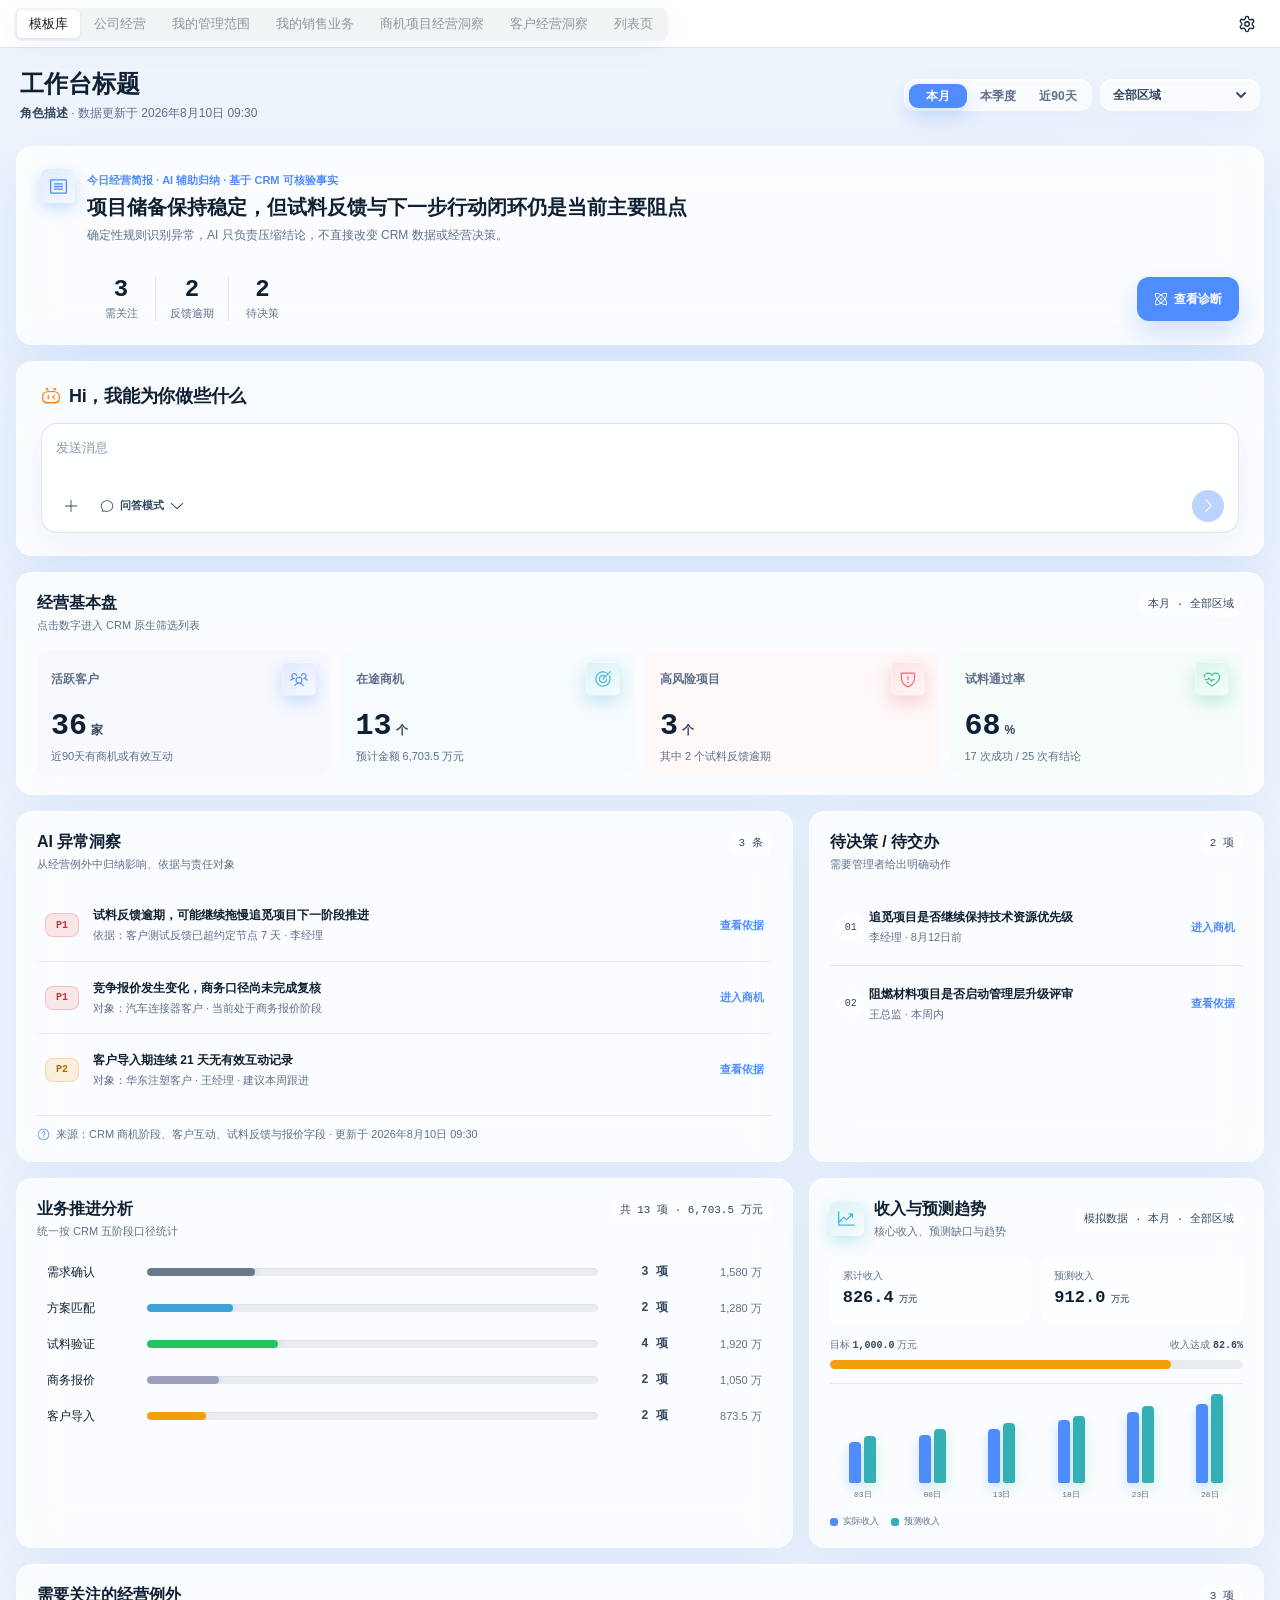
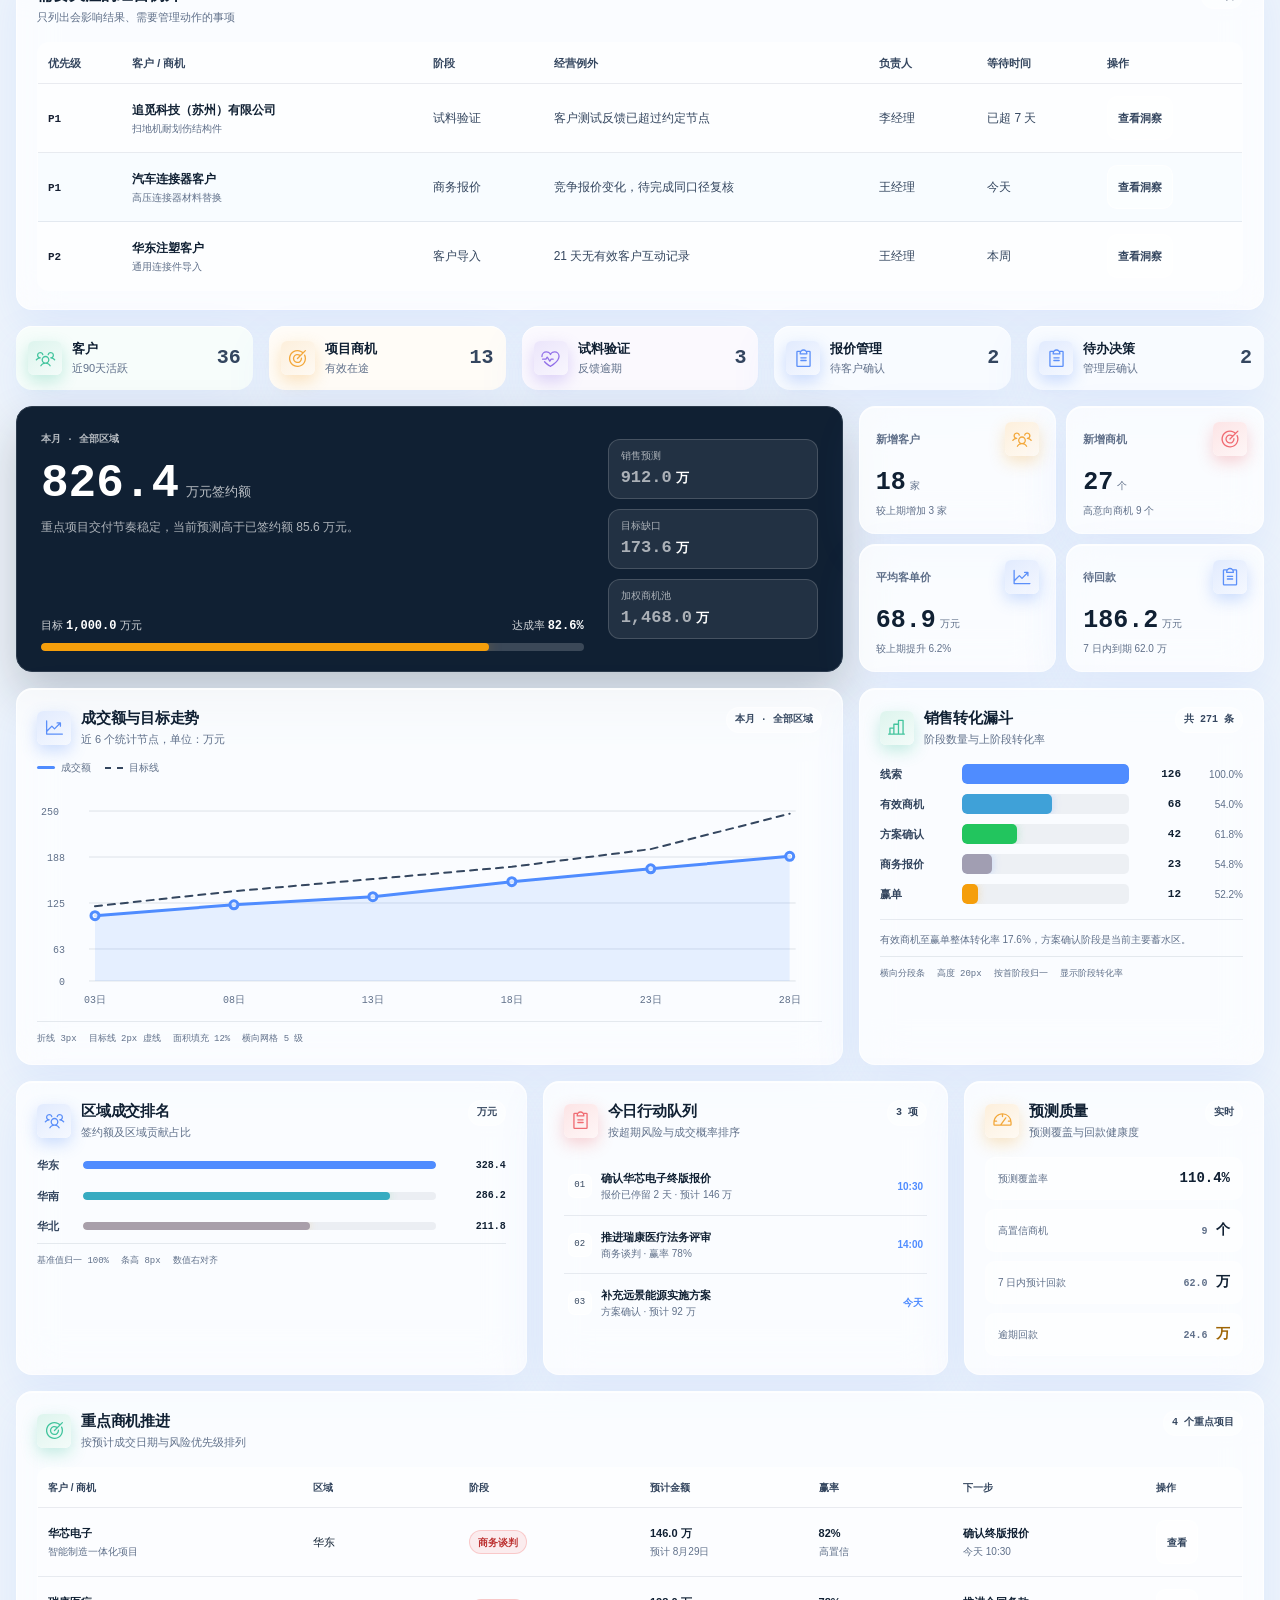
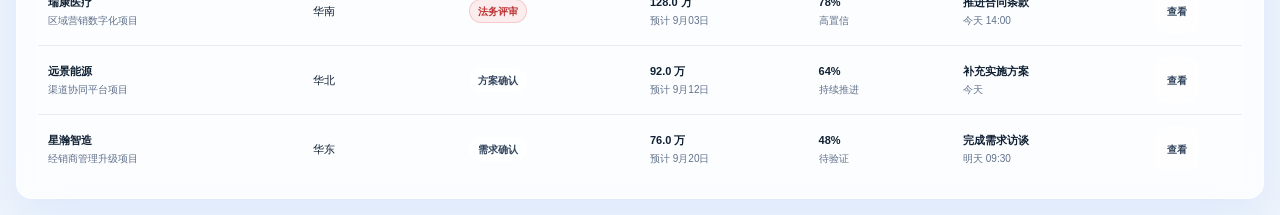
==== assets/workbench-runtime/fxiaoke-workbench-canvas.html @ 92741322 "Publish fx-workbench-ux skill v1.4.28" ====
<!doctype html>
<html lang="zh-CN"><head>
  <meta charset="utf-8">
  <meta name="viewport" content="width=device-width, initial-scale=1">
  <title>纷享销客 · 工作台画布看板</title>
  <!-- WB_INLINE_START workbench-card-library/tokens.css -->
<style>
/* inlined from workbench-card-library/tokens.css */
/* ai-workbench-ux@1.4.28: portable canvases embed these shared tokens verbatim. */
:root {
  color-scheme: light;
  --wb-bg: #eef4fb;
  --wb-accent: #4f8cff;
  --wb-surface: rgba(255, 255, 255, 0.74);
  --wb-surface-strong: rgba(255, 255, 255, 0.9);
  --wb-surface-subtle: rgba(238, 246, 255, 0.72);
  --wb-subpanel-surface: rgba(255, 255, 255, 0.78);
  --wb-inner-tile-surface: rgba(255, 255, 255, 0.66);
  --wb-surface-hover: rgba(255, 255, 255, 0.82);
  --wb-card-surface: var(--wb-surface);
  --wb-card-border: rgba(255, 255, 255, 0.64);
  --wb-card-shadow: var(--wb-shadow);
  --wb-card-backdrop-filter: blur(var(--wb-glass-blur)) saturate(var(--wb-glass-saturation));
  --wb-icon-surface: linear-gradient(145deg, color-mix(in srgb, var(--wb-tone) 18%, var(--wb-surface)), color-mix(in srgb, var(--wb-tone) 6%, var(--wb-surface)));
  --wb-icon-border: transparent;
  --wb-icon-shadow: 0 6px 16px color-mix(in srgb, var(--wb-tone) 30%, transparent);
  --wb-minimal-icon-surface-strength: 12%;
  --wb-minimal-icon-border-strength: 20%;
  --wb-special-dark-surface: #102033;
  --wb-special-dark-border: color-mix(in srgb, var(--wb-special-dark-surface) 86%, #ffffff);
  --wb-special-dark-text: #ffffff;
  --wb-meta-surface: rgba(238, 246, 255, 0.72);
  --wb-note-surface: color-mix(in srgb, var(--wb-text) 5%, var(--wb-surface-strong));
  --wb-control-surface: rgba(255, 255, 255, 0.66);
  --wb-popover-surface: rgba(255, 255, 255, 0.94);
  --wb-table-surface: rgba(255, 255, 255, 0.58);
  --wb-table-head-surface: rgba(238, 246, 255, 0.76);
  --wb-table-row-surface: rgba(255, 255, 255, 0.32);
  --wb-table-row-alt-surface: rgba(238, 246, 255, 0.28);
  --wb-table-row-hover-surface: rgba(255, 255, 255, 0.7);
  --wb-action-column-surface: color-mix(in srgb, var(--wb-bg) 18%, #fff);
  --wb-action-column-alt-surface: color-mix(in srgb, var(--wb-bg) 24%, #fff);
  --wb-action-column-hover-surface: color-mix(in srgb, var(--wb-bg) 34%, #fff);
  --wb-action-column-head-surface: color-mix(in srgb, var(--wb-bg) 30%, #fff);
  --wb-text: #102033;
  --wb-text-secondary: #34465f;
  --wb-text-muted: #60708a;
  --wb-border: rgba(255, 255, 255, 0.64);
  --wb-border-soft: rgba(255, 255, 255, 0.38);
  --wb-blue: #5b8ff9;
  --wb-cyan: #45b8d8;
  --wb-green: #43c59e;
  --wb-lime: #96bf45;
  --wb-orange: #f3a83b;
  --wb-red: #f06b72;
  --wb-purple: #9270e8;
  --wb-shareagent: #ff8000;
  --wb-tone: var(--wb-blue);
  --wb-font: Inter, Arial, Tahoma, "PingFang SC", "Hiragino Sans GB", "Microsoft YaHei", sans-serif;
  --wb-font-number: Inter, "SFMono-Regular", Consolas, "Liberation Mono", monospace;
  --wb-module-head-min-height: 44px;
  --wb-module-head-padding: 10px 16px;
  --wb-page-title-copy-gap: 4px;
  --wb-radius-sm: 8px;
  --wb-radius-md: 16px;
  --wb-radius-lg: 24px;
  --wb-shadow: 0 18px 48px color-mix(in srgb, var(--wb-accent) 10%, transparent), inset 0 1px 0 rgba(255, 255, 255, 0.78);
  --wb-shadow-control: inset 0 1px 0 rgba(255, 255, 255, 0.82), 0 8px 24px color-mix(in srgb, var(--wb-accent) 7%, transparent);
  --wb-shadow-popover: 0 12px 30px color-mix(in srgb, var(--wb-text) 13%, transparent), inset 0 1px 0 rgba(255, 255, 255, 0.72);
  --wb-subpanel-shadow: 0 10px 24px color-mix(in srgb, var(--wb-accent) 7%, transparent);
  --wb-inner-tile-shadow: 0 6px 16px color-mix(in srgb, var(--wb-accent) 5%, transparent);
  --wb-action-column-shadow: -8px 0 12px color-mix(in srgb, var(--wb-text) 5%, transparent);
  --wb-glass-blur: 22px;
  --wb-glass-saturation: 140%;
  --wb-gap-xs: 8px;
  --wb-gap-sm: 12px;
  --wb-gap-md: 16px;
  --wb-gap-lg: 20px;
  --wb-composition-aside-min: 320px;
  --wb-edit-grid-gap: var(--wb-gap-md);
  --wb-edit-drag-opacity: 0.46;
  --wb-edit-drop-indicator-size: 3px;
  --wb-control-height: 34px;
  --wb-touch-target: 44px;
  --wb-page-filter-height: 32px;
  --wb-page-header-control-height: var(--wb-page-filter-height, 32px);
  --wb-workspace-tab-list-max-width: 100%;
  --wb-workspace-tab-height: 34px;
  --wb-workspace-tab-gap: 2px;
  --wb-quick-card-min-height: 64px;
  --wb-quick-grid-gap: var(--wb-gap-md);
  --wb-quick-content-gap: 10px;
  --wb-compact-analysis-row-height: 32px;
  --wb-compact-analysis-row-gap: 4px;
  --wb-inline-action-min-width: 64px;
  --wb-hover-action-size: 30px;
  --wb-hover-action-surface: var(--wb-accent);
  --wb-hover-action-hover-surface: color-mix(in srgb, var(--wb-accent) 88%, #000);
  --wb-action-column-min: 88px;
  --wb-primary-action-height: 32px;
  --wb-compact-action-height: 32px;
  --wb-summary-metric-min-height: 112px;
  --wb-compact-baseline-card-padding: 14px 16px;
  --wb-compact-baseline-head-gap: 12px;
  --wb-compact-baseline-metric-min-height: 96px;
  --wb-compact-baseline-metric-padding: 10px 12px;
  --wb-relation-connector-height: 32px;
  --wb-relation-line: color-mix(in srgb, var(--wb-accent) 38%, var(--wb-border));
  --wb-relation-three-way-edge: calc(16.6667% - 2.667px);
  --wb-analysis-narrow-span: 5;
  --wb-analysis-wide-span: 7;
  --wb-select-menu-radius: 10px;
  --wb-select-option-radius: 7px;
  --wb-tone-surface-strength: 7%;
  --wb-tone-border-strength: 18%;
  --wb-motion: 160ms ease;
  --wb-route-focus-offset: 3px;
  --wb-entity-link-min-height: var(--wb-touch-target);
  --wb-chart-enter-duration: 1000ms;
  --wb-chart-enter-ease: cubic-bezier(0.25, 1, 0.5, 1);
  --wb-chart-overflow: clip;
  --wb-chart-tooltip-surface: #ffffff;
  --wb-chart-tooltip-border: #dee1e8;
  --wb-chart-tooltip-shadow: 0 10px 28px rgba(16, 32, 51, 0.14);
  --wb-range-track: #cfd4dc;
  --wb-range-progress: 50%;
}

[data-color-theme="classic"] { --wb-bg: #eef4fb; --wb-accent: #4f8cff; }
[data-color-theme="spruce"] { --wb-bg: #eef7f3; --wb-accent: #168b68; }
[data-color-theme="coral"] { --wb-bg: #fff4ed; --wb-accent: #e66a35; }
[data-color-theme="indigo"] { --wb-bg: #f1f2fb; --wb-accent: #5965d8; }
[data-color-theme="rose"] { --wb-bg: #f9f1f3; --wb-accent: #c3475c; }
[data-color-theme="graphite"] { --wb-bg: #f1f4f6; --wb-accent: #425a70; }

[data-theme="dark"] {
  color-scheme: dark;
  --wb-bg: #0d1118;
  --wb-surface: #1a212c;
  --wb-surface-strong: #232c38;
  --wb-surface-subtle: #171e28;
  --wb-subpanel-surface: #171e28;
  --wb-inner-tile-surface: #232c38;
  --wb-surface-hover: #293443;
  --wb-meta-surface: #232c38;
  --wb-note-surface: color-mix(in srgb, var(--wb-text-muted) 8%, var(--wb-surface-strong));
  --wb-control-surface: #202834;
  --wb-popover-surface: #232c38;
  --wb-table-surface: #151b24;
  --wb-table-head-surface: #202936;
  --wb-table-row-surface: #171e28;
  --wb-table-row-alt-surface: #1a222d;
  --wb-table-row-hover-surface: #252f3d;
  --wb-action-column-surface: #171e28;
  --wb-action-column-alt-surface: #1a222d;
  --wb-action-column-hover-surface: #252f3d;
  --wb-action-column-head-surface: #202936;
  --wb-text: #f3f5f8;
  --wb-text-secondary: #c5ccd6;
  --wb-text-muted: #8e98a8;
  --wb-border: #303947;
  --wb-border-soft: rgba(180, 193, 210, 0.14);
  --wb-shadow: 0 8px 24px rgba(0, 0, 0, 0.18);
  --wb-shadow-control: 0 8px 24px rgba(0, 0, 0, 0.16);
  --wb-shadow-popover: 0 16px 34px rgba(0, 0, 0, 0.32);
  --wb-subpanel-shadow: 0 10px 22px rgba(0, 0, 0, 0.2);
  --wb-inner-tile-shadow: 0 6px 16px rgba(0, 0, 0, 0.14);
  --wb-action-column-shadow: -8px 0 12px rgba(0, 0, 0, 0.2);
  --wb-tone-surface-strength: 12%;
  --wb-tone-border-strength: 28%;
  --wb-chart-tooltip-surface: #232c38;
  --wb-chart-tooltip-border: #3a4554;
  --wb-chart-tooltip-shadow: 0 12px 30px rgba(0, 0, 0, 0.34);
  --wb-card-surface: var(--wb-surface);
  --wb-card-border: var(--wb-border);
  --wb-card-shadow: var(--wb-shadow);
  --wb-range-track: #3a4554;
}

[data-wb-style="minimal"] {
  --wb-card-surface: #ffffff;
  --wb-card-border: color-mix(in srgb, var(--wb-text) 14%, transparent);
  --wb-card-shadow: none;
  --wb-card-backdrop-filter: none;
  --wb-icon-surface: color-mix(in srgb, var(--wb-tone) 12%, #ffffff);
  --wb-icon-border: color-mix(in srgb, var(--wb-tone) 20%, transparent);
  --wb-icon-shadow: none;
}

[data-theme="dark"][data-wb-style="minimal"] {
  --wb-card-surface: var(--wb-surface);
  --wb-card-border: var(--wb-border);
  --wb-icon-surface: color-mix(in srgb, var(--wb-tone) 14%, var(--wb-surface-strong));
  --wb-icon-border: color-mix(in srgb, var(--wb-tone) 28%, var(--wb-border));
  --wb-minimal-icon-surface-strength: 14%;
  --wb-minimal-icon-border-strength: 28%;
  --wb-special-dark-surface: #151b25;
  --wb-special-dark-border: #354052;
}
</style>
<!-- WB_INLINE_END workbench-card-library/tokens.css -->
  <!-- WB_INLINE_START workbench-card-library/components.css -->
<style>
/* inlined from workbench-card-library/components.css */
/* ai-workbench-ux@1.4.28: portable canvases embed this file after tokens.css and remove only the import above. */

*, *::before, *::after { box-sizing: border-box; }
body { margin: 0; color: var(--wb-text); background: var(--wb-bg); font-family: var(--wb-font); font-size: 14px; line-height: 1.5; }
button, input, select { font: inherit; }
button { cursor: pointer; }
button:focus-visible, a:focus-visible, [tabindex]:focus-visible { outline: 2px solid var(--wb-accent); outline-offset: 2px; }
[data-wb-route] { touch-action: manipulation; }
[data-wb-route]:focus-visible { outline-offset: var(--wb-route-focus-offset); }
.wb-entity-link {
  display: inline-flex;
  min-height: var(--wb-entity-link-min-height);
  align-items: center;
  padding: 0;
  color: var(--wb-accent);
  background: transparent;
  border: 0;
  font: inherit;
  font-weight: 700;
  line-height: inherit;
  text-align: left;
  text-decoration: none;
  transition: color var(--wb-motion), opacity var(--wb-motion);
}
.wb-entity-link:hover { color: color-mix(in srgb, var(--wb-accent) 78%, var(--wb-text)); text-decoration: underline; text-underline-offset: 3px; }
.wb-entity-link:active { opacity: 0.72; }
.wb-number { font-family: var(--wb-font-number); font-variant-numeric: tabular-nums; }

.wb-card {
  min-width: 0;
  padding: 18px 20px;
  overflow: hidden;
  background: var(--wb-card-surface);
  border: 1px solid var(--wb-card-border);
  border-radius: var(--wb-radius-md);
  box-shadow: var(--wb-card-shadow);
  backdrop-filter: var(--wb-card-backdrop-filter);
  -webkit-backdrop-filter: var(--wb-card-backdrop-filter);
}
.wb-card.wb-flush-card { padding: 0; }
.wb-flush-card > .wb-flush-head { display: flex; min-height: var(--wb-module-head-min-height); align-items: center; margin: 0; padding: var(--wb-module-head-padding); border-bottom: 1px solid var(--wb-border-soft); }
.wb-flush-card > .wb-flush-body { padding: 14px 16px 16px; }
.wb-subpanel { min-width: 0; padding: 16px; background: var(--wb-subpanel-surface); border: 1px solid var(--wb-border-soft); border-radius: var(--wb-radius-sm); box-shadow: var(--wb-subpanel-shadow); backdrop-filter: none; -webkit-backdrop-filter: none; }
.wb-inner-tile { min-width: 0; padding: 12px; background: var(--wb-inner-tile-surface); border: 1px solid var(--wb-border-soft); border-radius: var(--wb-radius-sm); box-shadow: var(--wb-inner-tile-shadow); backdrop-filter: none; -webkit-backdrop-filter: none; }
.wb-card-head { display: flex; align-items: flex-start; justify-content: space-between; gap: 14px; margin-bottom: 16px; }
.wb-title-group { display: grid; min-width: 0; grid-template-columns: 34px minmax(0, 1fr); align-items: center; gap: 10px; }
.wb-title-group h2 { margin: 0; color: var(--wb-text); font-size: 15px; font-weight: 750; line-height: 21px; letter-spacing: 0; }
.wb-title-group p { margin: 3px 0 0; color: var(--wb-text-muted); font-size: 11px; line-height: 17px; }
.wb-header > .wb-title-group {
  display: grid;
  min-width: 0;
  width: 100%;
  flex: 1 1 auto;
  grid-template-columns: minmax(0, 1fr);
  grid-template-rows: auto auto;
  align-items: start;
  gap: var(--wb-page-title-copy-gap);
}
.wb-header > .wb-title-group > :is(h1, p) { min-width: 0; grid-column: 1; }
.wb-header > .wb-title-group > h1 { margin: 0; writing-mode: horizontal-tb; word-break: keep-all; overflow-wrap: normal; }
.wb-header > .wb-title-group > p { margin: 0; }
.wb-title-meta { flex: 0 0 auto; padding: 4px 8px; color: var(--wb-text-secondary); background: var(--wb-meta-surface); border: 1px solid var(--wb-border-soft); border-radius: 999px; font-family: var(--wb-font-number); font-size: 10px; font-weight: 700; line-height: 16px; white-space: nowrap; }
.wb-card.wb-compact-baseline-card { padding: var(--wb-compact-baseline-card-padding); }
.wb-compact-baseline-card > .wb-card-head { margin-bottom: var(--wb-compact-baseline-head-gap); }
.wb-baseline-head-copy { min-width: 0; }
.wb-baseline-head-copy h2 { margin: 0; color: var(--wb-text); font-size: 15px; font-weight: 750; line-height: 21px; letter-spacing: 0; }
.wb-baseline-head-copy p { margin: 2px 0 0; color: var(--wb-text-muted); font-size: 11px; line-height: 17px; }
.wb-baseline-meta { flex: 0 0 auto; align-self: flex-start; color: var(--wb-text-muted); font-family: var(--wb-font-number); font-size: 11px; line-height: 17px; white-space: nowrap; }

/* SVG/icon-library artwork only; visible text characters are not valid icons. */
.wb-icon {
  --wb-tone: var(--wb-blue);
  --wb-icon-surface: linear-gradient(145deg, color-mix(in srgb, var(--wb-tone) 18%, var(--wb-surface)), color-mix(in srgb, var(--wb-tone) 6%, var(--wb-surface)));
  --wb-icon-border: transparent;
  --wb-icon-shadow: 0 6px 16px color-mix(in srgb, var(--wb-tone) 30%, transparent);
  display: grid;
  width: 34px;
  height: 34px;
  flex: 0 0 auto;
  place-items: center;
  color: var(--wb-tone);
  background: var(--wb-icon-surface);
  border: 1px solid var(--wb-icon-border);
  border-radius: 6px;
  box-shadow: var(--wb-icon-shadow);
}
.wb-icon svg { width: 21px; height: 21px; fill: currentColor; }
[data-wb-style="minimal"] :is(.wb-icon, .wb-quick-icon, .wb-metric-label > svg) {
  background: color-mix(in srgb, var(--wb-tone, var(--wb-accent)) var(--wb-minimal-icon-surface-strength), var(--wb-card-surface));
  border: 1px solid color-mix(in srgb, var(--wb-tone, var(--wb-accent)) var(--wb-minimal-icon-border-strength), var(--wb-card-border));
  box-shadow: none;
  backdrop-filter: none;
  -webkit-backdrop-filter: none;
}
[data-wb-style="minimal"] .wb-special-dark-card {
  color: var(--wb-special-dark-text);
  background: var(--wb-special-dark-surface);
  border-color: var(--wb-special-dark-border);
}
.wb-range { width: 100%; height: 20px; margin: 0; appearance: none; background: transparent; accent-color: var(--wb-accent); }
.wb-range::-webkit-slider-runnable-track { height: 5px; background: linear-gradient(to right, var(--wb-accent) 0 var(--wb-range-progress), var(--wb-range-track) var(--wb-range-progress) 100%); border-radius: 999px; }
.wb-range::-webkit-slider-thumb { width: 16px; height: 16px; margin-top: -5.5px; appearance: none; background: var(--wb-accent); border: 2px solid var(--wb-card-surface); border-radius: 50%; box-shadow: 0 1px 4px color-mix(in srgb, var(--wb-text) 20%, transparent); }
.wb-range::-moz-range-track { height: 5px; background: var(--wb-range-track); border: 0; border-radius: 999px; }
.wb-range::-moz-range-progress { height: 5px; background: var(--wb-accent); border-radius: 999px; }
.wb-range::-moz-range-thumb { width: 14px; height: 14px; background: var(--wb-accent); border: 2px solid var(--wb-card-surface); border-radius: 50%; box-shadow: 0 1px 4px color-mix(in srgb, var(--wb-text) 20%, transparent); }
.is-blue { --wb-tone: var(--wb-blue); }
.is-cyan { --wb-tone: var(--wb-cyan); }
.is-green { --wb-tone: var(--wb-green); }
.is-orange { --wb-tone: var(--wb-orange); }
.is-red { --wb-tone: var(--wb-red); }
.is-purple { --wb-tone: var(--wb-purple); }

.wb-segmented { display: inline-flex; min-height: var(--wb-control-height); padding: 3px; background: var(--wb-control-surface); border: 1px solid var(--wb-border); border-radius: var(--wb-radius-sm); box-shadow: var(--wb-shadow-control); backdrop-filter: blur(18px) saturate(var(--wb-glass-saturation)); -webkit-backdrop-filter: blur(18px) saturate(var(--wb-glass-saturation)); }
.wb-segmented button { min-height: 28px; padding: 0 12px; color: var(--wb-text-muted); background: transparent; border: 0; border-radius: 5px; font-size: 12px; transition: color var(--wb-motion), background-color var(--wb-motion); }
.wb-segmented button:hover { color: var(--wb-text); background: var(--wb-surface-hover); }
.wb-segmented button[aria-selected="true"] { color: #fff; background: var(--wb-accent); }
.wb-page-period,
.wb-select.wb-page-filter { box-sizing: border-box; height: var(--wb-page-header-control-height, 32px); min-height: var(--wb-page-header-control-height, 32px); flex: 0 0 auto; }
.wb-page-period > button { box-sizing: border-box; height: calc(var(--wb-page-header-control-height, 32px) - 8px); min-height: 0; white-space: nowrap; }
.wb-page-control-group { display: flex; width: max-content; max-width: none; flex: 0 0 auto; flex-wrap: nowrap; align-items: center; gap: var(--wb-gap-xs); }
.wb-workspace-tab-bar { display: flex; width: 100%; min-width: 0; align-items: center; gap: var(--wb-gap-xs); }
.wb-workspace-tab-list { display: inline-flex; width: max-content; min-width: 0; max-width: var(--wb-workspace-tab-list-max-width); height: var(--wb-workspace-tab-height); flex: 0 1 auto; align-items: center; gap: var(--wb-workspace-tab-gap); padding: 3px; overflow-x: auto; background: var(--wb-control-surface); border: 0; border-radius: var(--wb-radius-sm); box-shadow: var(--wb-shadow-control); scrollbar-width: none; backdrop-filter: blur(18px) saturate(var(--wb-glass-saturation)); -webkit-backdrop-filter: blur(18px) saturate(var(--wb-glass-saturation)); }
.wb-workspace-tab-list::-webkit-scrollbar { display: none; }
.wb-workspace-tab { display: inline-flex; min-width: max-content; min-height: 28px; flex: 0 0 auto; align-items: center; justify-content: center; padding: 0 12px; color: var(--wb-text-muted); background: transparent; border: 0; border-radius: 5px; font-size: 12px; font-weight: 650; transition: color var(--wb-motion), background-color var(--wb-motion); }
.wb-workspace-tab:hover { color: var(--wb-text); background: var(--wb-surface-hover); }
.wb-workspace-tab[aria-selected="true"] { color: var(--wb-text); background: var(--wb-surface-strong); }
.wb-workspace-tab-bar > .wb-icon-button { flex: 0 0 auto; margin-left: auto; }
.wb-select { position: relative; min-width: 108px; color: var(--wb-text); font-size: 12px; }
.wb-select.wb-page-filter { --wb-control-height: var(--wb-page-header-control-height, 32px); }
.wb-select-native,
select.wb-select { width: 100%; height: var(--wb-control-height); padding: 0 30px 0 12px; color: var(--wb-text); background: var(--wb-control-surface); border: 1px solid var(--wb-border); border-radius: var(--wb-radius-sm); box-shadow: var(--wb-shadow-control); outline: 0; font-size: 12px; backdrop-filter: blur(18px) saturate(var(--wb-glass-saturation)); -webkit-backdrop-filter: blur(18px) saturate(var(--wb-glass-saturation)); }
.wb-select.is-ready > .wb-select-native { position: absolute; width: 1px; min-width: 1px; height: 1px; min-height: 1px; margin: -1px; padding: 0; overflow: hidden; border: 0; clip: rect(0 0 0 0); clip-path: inset(50%); white-space: nowrap; }
.wb-select-trigger { display: flex; width: 100%; min-height: var(--wb-control-height); align-items: center; justify-content: space-between; gap: 10px; padding: 0 10px 0 12px; color: var(--wb-text-secondary); background: var(--wb-control-surface); border: 1px solid var(--wb-border); border-radius: var(--wb-radius-sm); box-shadow: var(--wb-shadow-control); font-size: 12px; font-weight: 650; text-align: left; backdrop-filter: blur(18px) saturate(var(--wb-glass-saturation)); -webkit-backdrop-filter: blur(18px) saturate(var(--wb-glass-saturation)); transition: border-color var(--wb-motion), box-shadow var(--wb-motion), background-color var(--wb-motion); }
.wb-select.wb-page-filter > .wb-select-trigger,
.wb-select.wb-page-filter:not(.is-ready) > .wb-select-native { box-sizing: border-box; height: var(--wb-page-header-control-height, 32px); min-height: 0; }
.wb-select-trigger:hover { color: var(--wb-text); border-color: color-mix(in srgb, var(--wb-accent) 30%, var(--wb-border)); }
.wb-select-trigger[aria-expanded="true"] { border-color: color-mix(in srgb, var(--wb-accent) 58%, var(--wb-border)); box-shadow: var(--wb-shadow-control), 0 0 0 3px color-mix(in srgb, var(--wb-accent) 16%, transparent); }
.wb-select-trigger:disabled { cursor: not-allowed; opacity: 0.5; }
.wb-select-value { min-width: 0; overflow: hidden; text-overflow: ellipsis; white-space: nowrap; }
.wb-select-chevron { width: 16px; height: 16px; flex: 0 0 auto; fill: none; stroke: currentColor; stroke-linecap: round; stroke-linejoin: round; stroke-width: 1.8; transition: transform var(--wb-motion); }
.wb-select-trigger[aria-expanded="true"] .wb-select-chevron { transform: rotate(180deg); }
.wb-select-menu { position: absolute; top: calc(100% + 7px); right: 0; z-index: 80; display: grid; width: max-content; min-width: 100%; max-width: min(280px, calc(100vw - 24px)); gap: 3px; padding: 6px; overflow: hidden; background: var(--wb-popover-surface); border: 1px solid var(--wb-border); border-radius: var(--wb-select-menu-radius); box-shadow: var(--wb-shadow-popover); transform-origin: top right; animation: wb-select-menu-enter var(--wb-motion) both; backdrop-filter: blur(18px) saturate(var(--wb-glass-saturation)); -webkit-backdrop-filter: blur(18px) saturate(var(--wb-glass-saturation)); }
.wb-select-menu[hidden] { display: none; }
.wb-select-option { display: flex; width: 100%; min-height: 38px; align-items: center; padding: 0 10px; color: var(--wb-text-secondary); background: transparent; border: 1px solid transparent; border-radius: var(--wb-select-option-radius); font-size: 12px; text-align: left; white-space: nowrap; transition: color var(--wb-motion), background-color var(--wb-motion), border-color var(--wb-motion); }
.wb-select-option:hover,
.wb-select-option:focus-visible { color: var(--wb-text); background: color-mix(in srgb, var(--wb-accent) 7%, transparent); outline: 0; }
.wb-select-option[aria-selected="true"] { color: var(--wb-text); background: color-mix(in srgb, var(--wb-accent) 11%, transparent); border-color: color-mix(in srgb, var(--wb-accent) 20%, transparent); font-weight: 700; }
.wb-icon-button { display: inline-grid; width: var(--wb-touch-target); height: var(--wb-touch-target); place-items: center; color: var(--wb-text-secondary); background: transparent; border: 0; border-radius: var(--wb-radius-sm); }
.wb-icon-button:hover { background: rgba(96, 112, 138, 0.08); }
.wb-icon-button svg { width: 18px; height: 18px; fill: currentColor; }

.wb-quick-grid { display: grid; gap: var(--wb-quick-grid-gap); align-items: stretch; }
.wb-quick-card { position: relative; display: grid; min-width: 0; min-height: var(--wb-quick-card-min-height); grid-template-columns: 32px minmax(0, 1fr) auto; align-items: center; gap: var(--wb-quick-content-gap); padding: 10px 12px; color: var(--wb-text); background: var(--wb-surface); border: 1px solid var(--wb-border); border-radius: var(--wb-radius-sm); text-align: left; }
.wb-quick-card:hover { background: color-mix(in srgb, var(--wb-surface-strong) 76%, var(--wb-accent) 4%); }
.wb-quick-card.is-composite { display: block; padding: 0; }
.wb-quick-card-main { display: grid; width: 100%; min-width: 0; min-height: var(--wb-quick-card-min-height); grid-template-columns: 32px minmax(0, 1fr) auto; align-items: center; gap: var(--wb-quick-content-gap); padding: 10px 12px; color: inherit; background: transparent; border: 0; text-align: left; }
.wb-quick-icon { display: grid; width: 32px; height: 32px; place-items: center; color: var(--wb-tone, var(--wb-text-muted)); background: color-mix(in srgb, var(--wb-tone, var(--wb-text-muted)) 9%, var(--wb-surface-strong)); border-radius: 7px; }
.wb-quick-icon svg { width: 16px; height: 16px; fill: currentColor; }
.wb-quick-copy { min-width: 0; }
.wb-quick-copy b, .wb-quick-copy small { display: block; overflow: hidden; text-overflow: ellipsis; white-space: nowrap; }
.wb-quick-copy b { font-size: 12px; line-height: 18px; }
.wb-quick-copy small { color: var(--wb-text-muted); font-size: 10px; line-height: 16px; }
.wb-quick-card > strong, .wb-quick-card-main > strong { font-family: var(--wb-font-number); font-size: 19px; line-height: 1; }

.wb-compact-row-list { display: grid; gap: var(--wb-compact-analysis-row-gap); }
.wb-compact-row { display: grid; min-width: 0; min-height: var(--wb-compact-analysis-row-height); grid-template-columns: minmax(64px, 92px) minmax(0, 1fr) auto; align-items: center; gap: var(--wb-gap-xs); padding: 0 var(--wb-gap-xs); color: var(--wb-text); background: transparent; border: 0; border-radius: var(--wb-radius-sm); text-align: left; }
.wb-compact-row:hover { background: color-mix(in srgb, var(--wb-surface-strong) 58%, transparent); }
.wb-compact-row > * { min-width: 0; }
.wb-compact-row > span:first-child { overflow: hidden; font-size: 11px; font-weight: 650; text-overflow: ellipsis; white-space: nowrap; }
.wb-compact-row > b { font-family: var(--wb-font-number); font-size: 11px; white-space: nowrap; }

.wb-inline-action-list { display: grid; }
.wb-inline-action-item { display: grid; min-width: 0; grid-template-columns: auto minmax(0, 1fr) auto; align-items: center; gap: var(--wb-gap-sm); padding: var(--wb-gap-xs) 4px; border-top: 1px solid var(--wb-border-soft); }
.wb-inline-action-item:first-child { border-top: 0; }
.wb-inline-action-copy { min-width: 0; }
.wb-inline-action-copy b, .wb-inline-action-copy small { display: block; }
.wb-inline-action-copy b { color: var(--wb-text); font-size: 12px; line-height: 18px; }
.wb-inline-action-copy small { margin-top: 2px; color: var(--wb-text-muted); font-size: 11px; line-height: 16px; }
.wb-inline-action { min-width: var(--wb-inline-action-min-width); min-height: var(--wb-compact-analysis-row-height); padding: 0 12px; color: #fff; background: var(--wb-accent); border: 1px solid var(--wb-accent); border-radius: var(--wb-radius-sm); font-size: 11px; font-weight: 700; }
.wb-inline-action:hover { background: color-mix(in srgb, var(--wb-accent) 88%, #000); border-color: color-mix(in srgb, var(--wb-accent) 88%, #000); }

.wb-metric-grid { display: grid; grid-template-columns: repeat(4, minmax(0, 1fr)); gap: var(--wb-gap-sm); }
.wb-metric { --wb-tone: var(--wb-blue); --wb-icon-surface: linear-gradient(145deg, color-mix(in srgb, var(--wb-tone) 18%, var(--wb-surface)), color-mix(in srgb, var(--wb-tone) 6%, var(--wb-surface))); --wb-icon-border: transparent; --wb-icon-shadow: 0 6px 16px color-mix(in srgb, var(--wb-tone) 30%, transparent); min-width: 0; min-height: var(--wb-summary-metric-min-height); padding: 12px 14px; color: var(--wb-text); background: color-mix(in srgb, var(--wb-tone) var(--wb-tone-surface-strength), var(--wb-surface-strong)); border: 1px solid color-mix(in srgb, var(--wb-tone) var(--wb-tone-border-strength), var(--wb-border)); border-radius: 10px; text-align: left; transition: background-color var(--wb-motion), border-color var(--wb-motion); }
.wb-metric:hover { background: color-mix(in srgb, var(--wb-tone) calc(var(--wb-tone-surface-strength) + 4%), var(--wb-surface-hover)); border-color: color-mix(in srgb, var(--wb-tone) calc(var(--wb-tone-border-strength) + 8%), var(--wb-border)); }
.wb-metric-label { display: flex; align-items: center; justify-content: space-between; gap: 10px; color: var(--wb-text-muted); font-size: 12px; }
.wb-metric-label > svg { width: 30px; height: 30px; flex: 0 0 auto; padding: 7px; color: var(--wb-tone); background: var(--wb-icon-surface); border: 1px solid var(--wb-icon-border); border-radius: 9px; box-shadow: var(--wb-icon-shadow); fill: currentColor; }
.wb-metric strong { display: block; margin-top: 7px; font-family: var(--wb-font-number); font-size: 28px; line-height: 32px; }
.wb-metric small { display: block; margin-top: 4px; overflow: hidden; color: var(--wb-text-muted); font-size: 11px; text-overflow: ellipsis; white-space: nowrap; }
.wb-card.wb-compact-baseline-card > .wb-metric-grid > .wb-metric { --vg-icon-color: var(--wb-tone); min-height: var(--wb-compact-baseline-metric-min-height); padding: var(--wb-compact-baseline-metric-padding); }
.wb-soft-metric-grid { display: grid; grid-template-columns: repeat(2, minmax(0, 1fr)); gap: var(--wb-gap-xs); }
.wb-soft-metric { --wb-tone: var(--wb-blue); min-width: 0; padding: 9px 10px; background: color-mix(in srgb, var(--wb-tone) var(--wb-tone-surface-strength), var(--wb-surface-strong)); border: 1px solid color-mix(in srgb, var(--wb-tone) var(--wb-tone-border-strength), transparent); border-radius: var(--wb-radius-sm); box-shadow: none; backdrop-filter: none; -webkit-backdrop-filter: none; }
.wb-count-pill { --wb-tone: var(--wb-blue); display: inline-flex; min-height: 24px; align-items: center; padding: 0 8px; color: var(--wb-tone); background: color-mix(in srgb, var(--wb-tone) var(--wb-tone-surface-strength), var(--wb-surface-strong)); border: 1px solid color-mix(in srgb, var(--wb-tone) var(--wb-tone-border-strength), transparent); border-radius: 999px; font-family: var(--wb-font-number); font-size: 10px; font-weight: 700; line-height: 1; }
.wb-drill-icon { width: 12px; height: 12px; flex: 0 0 auto; fill: currentColor; }
.wb-action-row { display: flex; flex-wrap: wrap; gap: var(--wb-gap-xs); }
.wb-hover-action { position: absolute; top: 50%; right: var(--wb-gap-xs); display: grid; width: var(--wb-hover-action-size); height: var(--wb-hover-action-size); place-items: center; color: #fff; background: var(--wb-hover-action-surface); border: 1px solid var(--wb-hover-action-surface); border-radius: var(--wb-radius-sm); box-shadow: 0 7px 16px color-mix(in srgb, var(--wb-accent) 30%, transparent); opacity: 0; pointer-events: none; transform: translateY(-50%) scale(.88); transition: opacity var(--wb-motion), transform var(--wb-motion), background-color var(--wb-motion), border-color var(--wb-motion); }
.wb-hover-action:hover { color: #fff; background: var(--wb-hover-action-hover-surface); border-color: var(--wb-hover-action-hover-surface); }
.wb-hover-action svg { width: 16px; height: 16px; fill: currentColor; }
*:hover > .wb-hover-action, *:focus-within > .wb-hover-action, .wb-hover-action:focus-visible { opacity: 1; pointer-events: auto; transform: translateY(-50%) scale(1); }
.wb-chart-legend { display: flex; align-items: center; justify-content: center; gap: var(--wb-gap-sm); margin-bottom: var(--wb-gap-sm); color: var(--wb-text-muted); font-size: 10px; }
.wb-analysis-group { display: grid; grid-template-columns: repeat(3, minmax(0, 1fr)); gap: var(--wb-gap-sm); }
.wb-analysis-group > .wb-subpanel { min-width: 0; }
.wb-summary-metric-grid { min-width: 0; }
.wb-relation-flow { display: grid; min-width: 0; justify-items: stretch; }
.wb-relation-tier { display: grid; min-width: 0; gap: var(--wb-gap-xs); }
.wb-relation-tier-label { color: var(--wb-text-muted); font-size: 10px; font-weight: 700; line-height: 16px; text-align: center; }
.wb-relation-node { position: relative; min-width: 0; background: var(--wb-inner-tile-surface); border: 1px solid var(--wb-border-soft); border-radius: var(--wb-radius-sm); box-shadow: var(--wb-inner-tile-shadow); }
.wb-relation-flow.is-three-way { --wb-relation-columns: 3; --wb-relation-branch-edge: var(--wb-relation-three-way-edge); }
.wb-relation-branch { position: relative; width: 100%; height: var(--wb-relation-connector-height); }
.wb-relation-branch::before { position: absolute; top: 0; left: 50%; height: 50%; border-left: 1px solid var(--wb-relation-line); content: ""; }
.wb-relation-branch::after { position: absolute; top: 50%; right: var(--wb-relation-branch-edge, 25%); left: var(--wb-relation-branch-edge, 25%); border-top: 1px solid var(--wb-relation-line); content: ""; }
.wb-relation-children { display: grid; min-width: 0; grid-template-columns: repeat(var(--wb-relation-columns, 2), minmax(0, 1fr)); gap: var(--wb-gap-xs); }
.wb-relation-children > .wb-relation-node::before { position: absolute; bottom: 100%; left: 50%; height: calc(var(--wb-relation-connector-height) / 2); border-left: 1px solid var(--wb-relation-line); content: ""; }

.wb-progress { display: grid; gap: 7px; }
.wb-progress-head { display: flex; justify-content: space-between; gap: 12px; color: var(--wb-text-secondary); font-size: 11px; }
.wb-progress-head b { color: var(--wb-text); font-family: var(--wb-font-number); }
.wb-progress-track { height: 8px; overflow: hidden; background: rgba(96, 112, 138, 0.1); border-radius: 5px; }
.wb-progress-fill { display: block; width: var(--value); height: 100%; background: var(--wb-tone, var(--wb-blue)); border-radius: inherit; }
.wb-stack { display: flex; height: 20px; overflow: hidden; background: rgba(96, 112, 138, 0.09); border-radius: 5px; }
.wb-stack > i { display: grid; width: var(--value); place-items: center; color: #fff; background: var(--wb-tone); font-family: var(--wb-font-number); font-size: 9px; font-style: normal; transform-origin: left center; animation: wb-chart-bar-enter var(--wb-chart-enter-duration) var(--wb-chart-enter-ease) both; transition: filter var(--wb-motion), opacity var(--wb-motion); }
.wb-stack > i:nth-child(2) { animation-delay: 50ms; }
.wb-stack > i:nth-child(3) { animation-delay: 100ms; }
.wb-stack > i:nth-child(4) { animation-delay: 150ms; }
.wb-chart-interactive { cursor: default; }
.wb-chart-interactive:focus-visible { outline: 2px solid var(--wb-accent); outline-offset: -2px; }
.wb-chart-frame { min-width: 0; max-width: 100%; overflow: var(--wb-chart-overflow); contain: paint; }
.wb-chart-svg { display: block; width: 100%; height: auto; max-width: 100%; overflow: hidden; }

.wb-donut-chart { position: relative; display: grid; width: var(--wb-chart-size, 136px); aspect-ratio: 1; place-items: center; }
.wb-donut-chart svg { display: block; width: 100%; height: 100%; overflow: hidden; transform: rotate(-90deg); }
.wb-donut-chart circle { fill: none; }
.wb-donut-track { stroke: rgba(96, 112, 138, 0.09); }
.wb-donut-segment { stroke: var(--wb-tone); stroke-dasharray: var(--dash) calc(100 - var(--dash)); stroke-dashoffset: var(--offset); transform-origin: center; animation: wb-chart-donut-enter var(--wb-chart-enter-duration) var(--wb-chart-enter-ease) both; transition: opacity var(--wb-motion), stroke-width var(--wb-motion); }
.wb-donut-segment:nth-of-type(3) { animation-delay: 80ms; }
.wb-donut-segment:nth-of-type(4) { animation-delay: 160ms; }
.wb-donut-segment:hover, .wb-donut-segment:focus { stroke-width: var(--wb-chart-hover-stroke, 28); }
.wb-donut-segment.wb-chart-interactive:focus-visible { outline: none; filter: drop-shadow(0 0 3px color-mix(in srgb, var(--wb-accent) 58%, transparent)); }

.wb-chart-tooltip { position: fixed; z-index: 1000; min-width: 132px; max-width: min(260px, calc(100vw - 24px)); padding: 10px; color: var(--wb-text-secondary); background: var(--wb-chart-tooltip-surface); border: 1px solid var(--wb-chart-tooltip-border); border-radius: 6px; box-shadow: var(--wb-chart-tooltip-shadow); font-size: 11px; line-height: 16px; pointer-events: none; opacity: 0; transform: translateY(4px); transition: opacity var(--wb-motion), transform var(--wb-motion); }
.wb-chart-tooltip.is-visible { opacity: 1; transform: translateY(0); }
.wb-chart-tooltip b { display: block; margin-bottom: 2px; color: var(--wb-text); font-size: 11px; }

@keyframes wb-chart-bar-enter { from { transform: scaleX(0); } to { transform: scaleX(1); } }
@keyframes wb-chart-donut-enter { from { stroke-dasharray: 0 100; stroke-dashoffset: var(--offset); } to { stroke-dasharray: var(--dash) calc(100 - var(--dash)); stroke-dashoffset: var(--offset); } }
@keyframes wb-select-menu-enter { from { opacity: 0; transform: translateY(-4px) scale(0.985); } to { opacity: 1; transform: translateY(0) scale(1); } }

.wb-table-wrap { width: 100%; overflow-x: auto; background: var(--wb-table-surface); border: 1px solid var(--wb-border-soft); border-radius: var(--wb-radius-sm); }
.wb-table { width: 100%; min-width: 820px; border-collapse: collapse; table-layout: fixed; }
.wb-table th, .wb-table td { padding: 12px 10px; color: var(--wb-text-secondary); border-top: 1px solid var(--wb-border-soft); font-size: 11px; text-align: left; vertical-align: middle; }
.wb-table th { color: var(--wb-text-secondary); background: var(--wb-table-head-surface); border-top: 0; font-size: 10px; font-weight: 700; }
.wb-table tbody tr { background: var(--wb-table-row-surface); }
.wb-table tbody tr:nth-child(even) { background: var(--wb-table-row-alt-surface); }
.wb-table tbody tr:hover { background: var(--wb-table-row-hover-surface); }
.wb-table td b { color: var(--wb-text); font-size: 11px; }
.wb-table .wb-action-column { position: sticky; right: 0; z-index: 2; min-width: var(--wb-action-column-min); background: var(--wb-action-column-surface); box-shadow: var(--wb-action-column-shadow); text-align: center; }
.wb-table tr:nth-child(even) .wb-action-column { background: var(--wb-action-column-alt-surface); }
.wb-table tr:hover .wb-action-column { background: var(--wb-action-column-hover-surface); }
.wb-table th.wb-action-column { z-index: 3; background: var(--wb-action-column-head-surface); }
.wb-primary-action { height: var(--wb-primary-action-height); min-height: var(--wb-primary-action-height); padding: 0 12px; color: #fff; background: var(--wb-accent); border: 1px solid var(--wb-accent); border-radius: var(--wb-radius-sm); font-size: 11px; font-weight: 700; }
.wb-primary-action:hover { background: color-mix(in srgb, var(--wb-accent) 88%, #000); border-color: color-mix(in srgb, var(--wb-accent) 88%, #000); }
.wb-compact-action { box-sizing: border-box; height: var(--wb-compact-action-height); min-height: var(--wb-compact-action-height); }
.wb-compact-action-group { display: flex; flex: 0 0 auto; flex-wrap: nowrap; align-items: center; gap: var(--wb-gap-xs); }
.wb-boundary-note { color: var(--wb-text-muted); background: var(--wb-note-surface); border: 0; border-radius: var(--wb-radius-sm); }
.wb-semantic-icon { fill: currentColor; }
.wb-stage { display: inline-flex; min-height: 24px; align-items: center; padding: 0 8px; color: var(--wb-text-secondary); background: var(--wb-surface); border: 1px solid var(--wb-border); border-radius: 999px; font-size: 10px; font-weight: 700; white-space: nowrap; }
.wb-stage.is-risk { color: color-mix(in srgb, var(--wb-red) 84%, var(--wb-text)); background: color-mix(in srgb, var(--wb-red) 9%, var(--wb-surface)); border-color: color-mix(in srgb, var(--wb-red) 24%, transparent); }
.wb-table-foot { display: flex; justify-content: space-between; gap: 12px; margin-top: 12px; color: var(--wb-text-muted); font-size: 10px; }

.wb-empty { display: grid; min-height: 220px; align-content: center; justify-items: center; padding: 24px; color: var(--wb-text-muted); text-align: center; }
.wb-empty .wb-icon { --wb-tone: var(--wb-text-muted); box-shadow: none; }
.wb-empty strong { margin-top: 10px; color: var(--wb-text); font-size: 13px; }
.wb-empty span { margin-top: 4px; font-size: 11px; }

.wb-equal-grid { display: grid; align-items: stretch; }
.wb-equal-grid > * { display: flex; min-width: 0; flex-direction: column; }
.wb-equal-grid > * > .wb-card { height: auto; flex: 1; }
.wb-card-composition { display: grid; grid-template-columns: minmax(0, 1.5fr) minmax(var(--wb-composition-aside-min), .75fr); align-items: start; gap: var(--wb-edit-grid-gap); }
.wb-card-composition[data-wb-layout="single"] { grid-template-columns: minmax(0, 1fr); }
.wb-card-composition[data-wb-empty="true"] { display: none; }
.wb-card-composition > [data-wb-card-key] { min-width: 0; }
.wb-card-composition > [data-wb-span="all"] { grid-column: 1 / -1; }
.wb-card-composition[data-wb-editing="true"] > [data-wb-card-key] { position: relative; cursor: grab; }
.wb-card-composition[data-wb-editing="true"] > [data-wb-card-key]:active { cursor: grabbing; }
.wb-card-composition > [data-wb-card-key][data-wb-dragging="true"] { opacity: var(--wb-edit-drag-opacity); }
.wb-card-composition > [data-wb-card-key][data-wb-drop-position] { outline: var(--wb-edit-drop-indicator-size) solid var(--wb-accent); outline-offset: 2px; }
.wb-compact-tail-grid { display: grid; grid-template-rows: minmax(0, 1fr) auto; align-items: stretch; }
.wb-compact-tail-grid > * { min-width: 0; }
.wb-fact-list { display: grid; gap: 7px; padding-top: 12px; border-top: 1px solid var(--wb-border-soft); }
.wb-fact-list > div { display: grid; gap: 2px; }
.wb-fact-list span { color: var(--wb-text-muted); font-size: 10px; line-height: 16px; }
.wb-fact-list b { color: var(--wb-text); font-family: var(--wb-font-number); font-size: 15px; font-weight: 700; line-height: 20px; }

@media (max-width: 900px) { .wb-metric-grid { grid-template-columns: repeat(2, minmax(0, 1fr)); } .wb-card-composition { grid-template-columns: minmax(0, 1fr); } .wb-card-composition > [data-wb-span="all"] { grid-column: auto; } .wb-analysis-group { grid-template-columns: 1fr; } }
@media (max-width: 640px) {
  .wb-card { padding: 16px; }
  .wb-card-head { align-items: stretch; flex-direction: column; }
  .wb-title-meta { align-self: flex-start; }
  .wb-metric-grid { grid-template-columns: 1fr; }
  .wb-compact-tail-grid { grid-template-rows: none; }
  .wb-page-control-group { width: 100%; max-width: 100%; overflow-x: auto; }
  .wb-page-control-group > * { flex: 0 0 auto; }
}
@media (prefers-reduced-motion: reduce) { *, *::before, *::after { scroll-behavior: auto !important; transition-duration: 0.01ms !important; animation-duration: 0.01ms !important; animation-delay: 0ms !important; } }
</style>
<!-- WB_INLINE_END workbench-card-library/components.css -->
  <!-- WB_INLINE_START workbench-card-library/cards/opportunity-project-insight/card.css -->
<style>
/* inlined from workbench-card-library/cards/opportunity-project-insight/card.css */
.opportunity-insight-page {
  --wb-bg: var(--canvas-bg, #eef4fb);
  --wb-accent: var(--canvas-accent, #4f8cff);
  --wb-text: var(--canvas-text, #172033);
  --wb-text-secondary: color-mix(in srgb, var(--canvas-text, #172033) 78%, transparent);
  --wb-text-muted: var(--canvas-muted, #6f7c90);
  --wb-border: var(--canvas-line, rgba(62, 78, 100, 0.14));
  --wb-border-soft: color-mix(in srgb, var(--canvas-line, rgba(62, 78, 100, 0.14)) 74%, transparent);
  --wb-card-surface: rgba(255, 255, 255, 0.74);
  --wb-card-border: rgba(255, 255, 255, 0.64);
  --wb-card-shadow: 0 18px 48px color-mix(in srgb, var(--canvas-accent, #4f8cff) 10%, transparent), inset 0 1px 0 rgba(255, 255, 255, 0.78);
  --wb-card-backdrop-filter: blur(22px) saturate(140%);
  display: grid;
  min-width: 0;
  gap: max(12px, var(--canvas-gap, var(--wb-gap-md)));
  color: var(--wb-text);
  font-family: var(--wb-font);
}

.canvas-root.is-dark .opportunity-insight-page {
  --wb-card-surface: #1a212c;
  --wb-card-border: #303947;
  --wb-card-shadow: 0 8px 24px rgba(0, 0, 0, 0.18);
  --wb-card-backdrop-filter: none;
  --wb-subpanel-surface: #171e28;
  --wb-inner-tile-surface: #232c38;
  --wb-surface-strong: #232c38;
  --wb-surface-hover: #293443;
  --wb-meta-surface: #232c38;
  --wb-control-surface: #202834;
  --wb-note-surface: color-mix(in srgb, var(--wb-text-muted) 8%, #232c38);
  --wb-table-surface: #151b24;
  --wb-table-head-surface: #202936;
  --wb-table-row-surface: #171e28;
  --wb-table-row-alt-surface: #1a222d;
  --wb-table-row-hover-surface: #252f3d;
  --wb-popover-surface: #232c38;
  --wb-shadow-control: 0 8px 24px rgba(0, 0, 0, 0.16);
  --wb-subpanel-shadow: 0 10px 22px rgba(0, 0, 0, 0.2);
  --wb-inner-tile-shadow: 0 6px 16px rgba(0, 0, 0, 0.14);
}

.canvas-root[data-wb-style="minimal"] .opportunity-insight-page { --wb-card-surface: #fff; --wb-card-border: color-mix(in srgb, var(--wb-text) 14%, transparent); --wb-card-shadow: none; --wb-card-backdrop-filter: none; }
.canvas-root.is-dark[data-wb-style="minimal"] .opportunity-insight-page { --wb-card-surface: #1a212c; --wb-card-border: #303947; }

.opp-page-header { align-items: center; padding: 4px 4px 8px; }
.opp-page-header .wb-title-group { display: block; }
.opp-page-header .wb-title-group h1 { color: var(--wb-text); font-size: 24px; line-height: 32px; letter-spacing: 0; }
.opp-page-header .wb-title-group p { margin: 4px 0 0; color: var(--wb-text-muted); font-size: 12px; }
.opp-header-actions, .opp-record-actions, .wb-action-row { display: flex; gap: var(--wb-gap-xs); }
.opp-header-actions { width: max-content; max-width: none; flex-wrap: nowrap; }
.opp-record-actions, .wb-action-row { flex-wrap: wrap; }
.opp-header-actions button, .opp-record-actions button, .wb-action-row button, .opp-secondary-actions button { height: var(--wb-compact-action-height); min-height: var(--wb-compact-action-height); padding: 0 14px; color: var(--wb-text-secondary); background: var(--wb-control-surface, rgba(255,255,255,.66)); border: 1px solid var(--wb-border); border-radius: var(--wb-radius-sm); font-size: 12px; font-weight: 700; }
.opp-header-actions .opp-action-primary, .opp-record-actions .opp-action-primary, .wb-action-row .opp-action-primary { color: #fff; background: var(--wb-accent); border-color: var(--wb-accent); }
.opp-header-actions button:hover, .opp-record-actions button:hover, .wb-action-row button:hover, .opp-secondary-actions button:hover { border-color: color-mix(in srgb, var(--wb-accent) 45%, var(--wb-border)); }

.opportunity-insight-page .wb-card { min-width: 0; border-radius: var(--canvas-radius, var(--wb-radius-md)); }
.opp-breadcrumb { display: flex; min-height: 44px; align-items: center; gap: 7px; padding: 0 20px; color: var(--wb-text-muted); border-bottom: 1px solid var(--wb-border-soft); font-size: 11px; }
.opp-breadcrumb b { color: var(--wb-accent); }
.opp-breadcrumb strong { min-width: 0; overflow: hidden; color: var(--wb-text-secondary); text-overflow: ellipsis; white-space: nowrap; }
.opp-breadcrumb svg { width: 14px; height: 14px; flex: 0 0 auto; fill: none; stroke: currentColor; stroke-width: 1.6; }
.opp-record-main { display: flex; align-items: center; justify-content: space-between; gap: 18px; padding: 18px 20px; }
.opp-record-identity { display: grid; min-width: 0; grid-template-columns: 44px minmax(0, 1fr); align-items: center; gap: 12px; }
.opp-record-identity .wb-icon { width: 44px; height: 44px; }
.opp-record-identity .wb-icon .fx-svg { width: 21px; height: 21px; }
.opp-record-identity small, .opp-record-identity p { color: var(--wb-text-muted); font-size: 11px; }
.opp-record-identity h2 { margin: 2px 0; color: var(--wb-text); font-size: 19px; line-height: 26px; letter-spacing: 0; }
.opp-record-identity p { margin: 0; }
.opp-record-tabs { display: flex; gap: 18px; overflow-x: auto; padding: 0 20px; border-top: 1px solid var(--wb-border-soft); }
.opp-record-tabs button { min-width: max-content; min-height: 44px; padding: 0 2px; color: var(--wb-text-muted); background: transparent; border: 0; border-bottom: 2px solid transparent; font-size: 11px; }
.opp-record-tabs button.active { color: var(--wb-accent); border-bottom-color: var(--wb-accent); font-weight: 750; }

.opportunity-status-card { container-type: inline-size; }

.opp-card-head { min-height: 64px; align-items: center; padding: 10px 16px; }
.opp-card-head .wb-title-group { flex: 1 1 320px; }
.opp-card-head .wb-icon .fx-svg { width: 20px; height: 20px; }
.opp-card-head h2, .opp-support-panel > header b, .opp-evidence-label { display: inline-flex; align-items: center; gap: 5px; }
.opp-rule-button { display: inline-grid; width: 24px; height: 24px; flex: 0 0 auto; padding: 0; place-items: center; color: var(--wb-text-muted); background: transparent; border: 0; border-radius: 6px; vertical-align: middle; }
.opp-rule-button:hover { color: var(--wb-accent); background: color-mix(in srgb, var(--wb-accent) 8%, var(--wb-surface-strong)); }
.opp-rule-button .fx-svg { width: 14px; height: 14px; fill: currentColor; }
.opp-stage-switch { display: flex; flex: 0 1 auto; gap: 3px; overflow-x: auto; padding: 3px; background: var(--wb-control-surface, rgba(255,255,255,.66)); border: 1px solid var(--wb-border); border-radius: var(--wb-radius-sm); box-shadow: var(--wb-shadow-control); }
.opp-stage-switch button { min-width: max-content; min-height: 38px; padding: 0 11px; color: var(--wb-text-muted); background: transparent; border: 0; border-radius: 6px; font-size: 11px; font-weight: 700; }
.opp-stage-switch button.active { color: #fff; background: var(--wb-accent); }
.canvas-root.is-dark .opp-stage-switch { background: #202834; box-shadow: none; }

.opportunity-decision-card > .wb-flush-body { padding: 0; }
.opp-decision-layout { display: grid; grid-template-columns: minmax(0, 1fr) minmax(360px, .82fr); gap: var(--wb-gap-md); padding: 16px; }
.opp-decision-column, .opp-action-column { min-width: 0; }
.opp-decision-column > header { display: flex; align-items: center; justify-content: space-between; gap: 12px; margin-bottom: 8px; }
.opp-decision-column > header b { font-size: 13px; }
.opp-decision-column > header small { color: var(--wb-text-muted); font-size: 10px; }
.opp-decision-list { display: grid; border: 1px solid var(--wb-border-soft); border-radius: var(--wb-radius-sm); }
.opp-decision-item { display: grid; min-width: 0; grid-template-columns: minmax(90px, .75fr) minmax(120px, 1fr) minmax(180px, 1.7fr); align-items: center; gap: 10px; min-height: 66px; padding: 10px 12px; border-top: 1px solid var(--wb-border-soft); }
.opp-decision-item:first-child { border-top: 0; }
.opp-decision-item > span, .opp-decision-item small { color: var(--wb-text-muted); font-size: 11px; line-height: 17px; }
.opp-decision-item > div { display: flex; flex-wrap: wrap; align-items: center; gap: 6px; }
.opp-decision-item b { color: var(--wb-accent); font-size: 14px; }
.opp-decision-item.is-warn b { color: var(--wb-orange); }
.opp-decision-item em { padding: 3px 6px; color: var(--wb-green); background: color-mix(in srgb, var(--wb-green) 10%, var(--wb-surface-strong)); border-radius: 999px; font-size: 9px; font-style: normal; }
.opp-primary-action { padding: 14px; background: color-mix(in srgb, var(--wb-accent) 7%, var(--wb-subpanel-surface)); border: 1px solid color-mix(in srgb, var(--wb-accent) 22%, var(--wb-border)); border-radius: var(--wb-radius-sm); box-shadow: var(--wb-subpanel-shadow); }
.opp-primary-action header { display: flex; align-items: flex-start; justify-content: space-between; gap: 12px; }
.opp-primary-action header span { display: grid; gap: 3px; }
.opp-primary-action header em { color: var(--wb-accent); font-size: 10px; font-style: normal; font-weight: 750; }
.opp-primary-action header b { font-size: 14px; line-height: 21px; }
.opp-primary-action header > i { padding: 4px 7px; color: var(--wb-red); background: color-mix(in srgb, var(--wb-red) 10%, var(--wb-surface-strong)); border-radius: 999px; font-size: 9px; font-style: normal; font-weight: 700; white-space: nowrap; }
.opp-primary-action p { margin: 10px 0; color: var(--wb-text-secondary); font-size: 11px; line-height: 18px; }
.opp-action-source { display: flex; flex-wrap: wrap; gap: 6px; margin-bottom: 10px; }
.opp-action-source span { padding: 4px 7px; color: var(--wb-text-muted); background: var(--wb-meta-surface); border-radius: 999px; font-size: 9px; }
.opp-secondary-actions { display: grid; grid-template-columns: repeat(2, minmax(0, 1fr)); gap: 8px; margin-top: 8px; }
.opp-secondary-actions article { display: grid; min-width: 0; gap: 8px; padding: 10px; background: var(--wb-inner-tile-surface); border: 1px solid var(--wb-border-soft); border-radius: var(--wb-radius-sm); box-shadow: var(--wb-inner-tile-shadow); }
.opp-secondary-actions article > span { display: grid; gap: 2px; }
.opp-secondary-actions b { font-size: 10px; line-height: 16px; }
.opp-secondary-actions em { color: var(--wb-text-muted); font-size: 9px; font-style: normal; }
.opp-secondary-actions button { padding: 0 9px; font-size: 10px; }

.opp-evidence-summary { display: grid; text-align: right; }
.opp-evidence-summary b { color: var(--wb-accent); font-family: var(--wb-font-number); font-size: 15px; }
.opp-evidence-summary small { color: var(--wb-text-muted); font-size: 10px; }
.opp-evidence-grid { display: grid; grid-template-columns: repeat(2, minmax(0, 1fr)); padding: 0 16px; }
.opp-evidence-row { display: grid; min-width: 0; grid-template-columns: 44px minmax(0, 1fr) auto; align-items: center; gap: 10px; min-height: 68px; padding: 10px 12px; border-bottom: 1px solid var(--wb-border-soft); }
.opp-evidence-row:nth-child(odd) { border-right: 1px solid var(--wb-border-soft); }
.opp-evidence-code { display: grid; width: 38px; height: 28px; place-items: center; color: var(--wb-accent); background: color-mix(in srgb, var(--wb-accent) 9%, var(--wb-surface-strong)); border-radius: 7px; font-family: var(--wb-font-number); font-size: 10px; font-weight: 750; }
.opp-evidence-row > div { display: grid; min-width: 0; gap: 2px; }
.opp-evidence-row > div span { color: var(--wb-text-muted); font-size: 10px; }
.opp-evidence-row > div b { overflow: hidden; color: var(--wb-text); font-size: 12px; text-overflow: ellipsis; white-space: nowrap; }
.opp-evidence-row > em { padding: 4px 7px; color: var(--wb-green); background: color-mix(in srgb, var(--wb-green) 10%, var(--wb-surface-strong)); border-radius: 999px; font-size: 9px; font-style: normal; white-space: nowrap; }
.opp-evidence-row.is-review > em { color: var(--wb-purple); background: color-mix(in srgb, var(--wb-purple) 10%, var(--wb-surface-strong)); }
.opp-evidence-row.is-pending > em, .opp-evidence-row.is-partial > em { color: var(--wb-orange); background: color-mix(in srgb, var(--wb-orange) 10%, var(--wb-surface-strong)); }
.opp-evidence-row.is-generated > em { color: var(--wb-accent); background: color-mix(in srgb, var(--wb-accent) 10%, var(--wb-surface-strong)); }
.opp-evidence-note { display: flex; align-items: flex-start; gap: 8px; margin: 12px 16px 16px; padding: 10px; color: var(--wb-text-muted); background: var(--wb-meta-surface); border-radius: var(--wb-radius-sm); font-size: 10px; line-height: 17px; }
.opp-evidence-note .fx-svg { width: 15px; height: 15px; flex: 0 0 auto; fill: currentColor; }

.opportunity-support-grid { display: grid; grid-template-columns: repeat(2, minmax(0, 1fr)); gap: var(--wb-gap-md); padding: 16px; }
.opp-support-panel { display: flex; min-width: 0; flex-direction: column; padding: 0; overflow: hidden; }
.opp-support-panel > header { display: grid; min-height: 66px; grid-template-columns: 34px minmax(0, 1fr) auto; align-items: center; gap: 10px; padding: 10px 12px; border-bottom: 1px solid var(--wb-border-soft); }
.opp-support-panel > header > .fx-svg { width: 34px; height: 34px; padding: 8px; color: var(--wb-accent); background: color-mix(in srgb, var(--wb-accent) 10%, var(--wb-surface-strong)); border-radius: 8px; fill: currentColor; }
.opp-support-panel:nth-child(2) > header > .fx-svg { color: var(--wb-orange); background: color-mix(in srgb, var(--wb-orange) 10%, var(--wb-surface-strong)); }
.opp-support-panel:nth-child(3) > header > .fx-svg { color: var(--wb-red); background: color-mix(in srgb, var(--wb-red) 10%, var(--wb-surface-strong)); }
.opp-support-panel:nth-child(4) > header > .fx-svg { color: var(--wb-green); background: color-mix(in srgb, var(--wb-green) 10%, var(--wb-surface-strong)); }
.opp-support-panel > header > div { display: grid; min-width: 0; gap: 2px; }
.opp-support-panel > header b { font-size: 12px; }
.opp-support-panel > header small { color: var(--wb-text-muted); font-size: 10px; line-height: 15px; }
.opp-support-panel > header > em { padding: 4px 7px; color: var(--wb-orange); background: color-mix(in srgb, var(--wb-orange) 10%, var(--wb-surface-strong)); border-radius: 999px; font-size: 9px; font-style: normal; font-weight: 700; white-space: nowrap; }
.opp-support-panel > footer { margin: auto 12px 12px; padding: 9px 12px; font-size: 9px; line-height: 15px; }
.opp-record-list { display: grid; padding: 0 12px; }
.opp-business-record { display: grid; min-width: 0; grid-template-columns: minmax(0, 1fr) auto; gap: 4px 10px; padding: 10px 0; border-top: 1px solid var(--wb-border-soft); }
.opp-business-record:first-child { border-top: 0; }
.opp-business-record > span { display: flex; flex-wrap: wrap; align-items: center; gap: 6px; }
.opp-business-record b { font-size: 11px; }
.opp-business-record small { color: var(--wb-text-muted); font-size: 9px; line-height: 15px; }
.opp-business-record > em { align-self: start; padding: 3px 6px; color: var(--wb-green); background: color-mix(in srgb, var(--wb-green) 10%, var(--wb-surface-strong)); border-radius: 999px; font-size: 9px; font-style: normal; }
.opp-business-record > em.is-warn { color: var(--wb-orange); background: color-mix(in srgb, var(--wb-orange) 10%, var(--wb-surface-strong)); }
.opp-business-record > em.is-muted { color: var(--wb-text-muted); background: var(--wb-meta-surface); }
.opp-business-record p { grid-column: 1 / -1; margin: 0; color: var(--wb-text-secondary); font-size: 10px; line-height: 16px; }
.opp-business-record > small { grid-column: 1 / -1; }

.opp-compare { min-width: 0; overflow-x: auto; }
.opp-compare-row { display: grid; min-width: 610px; grid-template-columns: 1.2fr 1.1fr .8fr 1.25fr; gap: 8px; align-items: center; min-height: 48px; padding: 8px 12px; color: var(--wb-text-secondary); border-top: 1px solid var(--wb-border-soft); font-size: 10px; }
.opp-compare-row.is-head { min-height: 38px; color: var(--wb-text-muted); background: var(--wb-table-head-surface); border-top: 0; font-size: 9px; font-weight: 700; }
.opp-compare-row strong { color: var(--wb-orange); font-family: var(--wb-font-number); }
.opp-compare-row em { font-style: normal; }
.opp-chip-row { display: flex; flex-wrap: wrap; gap: 6px; padding: 10px 12px; }
.opp-chip-row span { padding: 4px 7px; color: var(--wb-green); background: color-mix(in srgb, var(--wb-green) 10%, var(--wb-surface-strong)); border-radius: 6px; font-size: 9px; }
.opp-chip-row span.is-warn { color: var(--wb-orange); background: transparent; }
.opp-contact-map { display: grid; grid-template-columns: minmax(0, 1fr) 72px minmax(0, 1fr); align-items: center; gap: 8px; padding: 14px 12px; }
.opp-contact-map > span { display: grid; gap: 3px; padding: 10px; background: var(--wb-inner-tile-surface); border: 1px solid var(--wb-border-soft); border-radius: var(--wb-radius-sm); box-shadow: var(--wb-inner-tile-shadow); text-align: center; }
.opp-contact-map > strong { display: grid; width: 68px; height: 68px; align-content: center; justify-items: center; gap: 0; padding-bottom: 4px; color: var(--wb-green); background: color-mix(in srgb, var(--wb-green) 8%, var(--wb-surface-strong)); border: 5px solid color-mix(in srgb, var(--wb-green) 16%, var(--wb-border)); border-radius: 50%; text-align: center; }
.opp-contact-map b { font-size: 11px; }
.opp-contact-map strong b { font-family: var(--wb-font-number); font-size: 16px; }
.opp-contact-map small { color: var(--wb-text-muted); font-size: 9px; }
.opp-contact-map strong small { max-width: 50px; margin-top: -2px; line-height: 12px; }
.opp-contact-list { display: grid; padding: 0 12px 10px; }
.opp-contact-list > div { display: grid; grid-template-columns: 30px minmax(0, 1fr) auto; align-items: center; gap: 8px; padding: 8px 0; border-top: 1px solid var(--wb-border-soft); }
.opp-avatar { display: grid; width: 30px; height: 30px; place-items: center; color: var(--wb-green); background: color-mix(in srgb, var(--wb-green) 10%, var(--wb-surface-strong)); border-radius: 8px; }
.opp-avatar .fx-svg { width: 15px; height: 15px; fill: currentColor; }
.opp-contact-list p { display: grid; min-width: 0; gap: 2px; margin: 0; }
.opp-contact-list b { font-size: 11px; }
.opp-contact-list small { color: var(--wb-text-muted); font-size: 9px; line-height: 15px; }
.opp-contact-list em { color: var(--wb-text-muted); font-size: 9px; font-style: normal; white-space: nowrap; }
.opp-win-review { grid-column: 1 / -1; }
.opp-review-grid { display: grid; grid-template-columns: repeat(3, minmax(0, 1fr)); gap: 8px; padding: 12px; }
.opp-review-grid span { display: grid; gap: 3px; padding: 10px; background: var(--wb-inner-tile-surface); border: 1px solid var(--wb-border-soft); border-radius: var(--wb-radius-sm); box-shadow: var(--wb-inner-tile-shadow); }
.opp-review-grid b { font-size: 10px; }
.opp-review-grid small { color: var(--wb-text-muted); font-size: 9px; }

.opp-rule-modal { position: fixed; inset: 0; z-index: 1400; display: grid; padding: 18px; place-items: center; background: color-mix(in srgb, var(--wb-special-dark-surface) 42%, transparent); }
.opp-rule-dialog { width: min(560px, 100%); overflow: hidden; color: var(--wb-text); background: var(--wb-popover-surface); border: 1px solid var(--wb-border); border-radius: var(--wb-radius-md); box-shadow: var(--wb-shadow-popover); }
.opp-rule-dialog > header { display: flex; min-height: 52px; align-items: center; justify-content: space-between; gap: 12px; padding: 10px 14px; border-bottom: 1px solid var(--wb-border-soft); }
.opp-rule-dialog h2 { margin: 0; font-size: 14px; line-height: 21px; letter-spacing: 0; }
.opp-rule-dialog header button { display: grid; width: 36px; height: 36px; padding: 0; place-items: center; color: var(--wb-text-muted); background: transparent; border: 0; border-radius: var(--wb-radius-sm); }
.opp-rule-dialog header button:hover { color: var(--wb-text); background: var(--wb-surface-hover); }
.opp-rule-dialog header svg { width: 18px; height: 18px; fill: none; stroke: currentColor; stroke-width: 1.8; stroke-linecap: round; }
.opp-rule-dialog > p { margin: 0; padding: 16px; color: var(--wb-text-secondary); font-size: 12px; line-height: 20px; }
.opp-rule-dialog > footer { display: flex; justify-content: flex-end; padding: 0 16px 16px; }
.opp-rule-dialog > footer button { height: var(--wb-compact-action-height); min-height: var(--wb-compact-action-height); padding: 0 16px; color: #fff; background: var(--wb-accent); border: 1px solid var(--wb-accent); border-radius: var(--wb-radius-sm); font-size: 11px; font-weight: 700; }

@media (max-width: 1180px) {
  .opp-decision-layout { grid-template-columns: 1fr; }
}

@container (max-width: 760px) {
  .opportunity-status-card > .wb-metric-grid { grid-template-columns: repeat(2, minmax(0, 1fr)); }
}

@container (max-width: 460px) {
  .opportunity-status-card > .wb-metric-grid { grid-template-columns: minmax(0, 1fr); }
}

@media (max-width: 900px) {
  .opp-page-header, .opp-record-main, .opp-card-head { align-items: flex-start; flex-direction: column; }
  .opp-card-head .wb-title-group { flex: 0 1 auto; }
  .opp-header-actions, .opp-record-actions { width: 100%; }
  .opp-header-actions button, .opp-record-actions button { flex: 1; }
  .opp-stage-switch { width: 100%; }
  .opp-evidence-grid, .opportunity-support-grid { grid-template-columns: 1fr; }
  .opp-evidence-row:nth-child(odd) { border-right: 0; }
  .opp-win-review { grid-column: auto; }
}

@media (max-width: 640px) {
  .opp-page-header .wb-title-group h1 { font-size: 20px; line-height: 28px; }
  .opp-breadcrumb { padding-inline: 14px; }
  .opp-breadcrumb span { display: none; }
  .opp-record-main { padding: 14px; }
  .opp-record-identity { grid-template-columns: 38px minmax(0, 1fr); }
  .opp-record-identity .wb-icon { width: 38px; height: 38px; }
  .opp-record-identity h2 { font-size: 16px; line-height: 23px; }
  .opp-record-tabs { padding-inline: 14px; }
  .opp-stage-switch { overflow-x: auto; }
  .opp-decision-layout { padding: 12px; }
  .opp-decision-column > header { align-items: flex-start; flex-direction: column; }
  .opp-decision-item { grid-template-columns: minmax(0, 1fr) auto; }
  .opp-decision-item small { grid-column: 1 / -1; }
  .opp-secondary-actions { grid-template-columns: 1fr; }
  .opp-evidence-summary { text-align: left; }
  .opp-evidence-grid { padding-inline: 12px; }
  .opp-evidence-row { grid-template-columns: 42px minmax(0, 1fr); padding-inline: 4px; }
  .opp-evidence-row > em { grid-column: 2; justify-self: start; }
  .opp-evidence-row > div b { white-space: normal; }
  .opportunity-support-grid { padding: 12px; }
  .opp-support-panel > header { grid-template-columns: 34px minmax(0, 1fr); }
  .opp-support-panel > header > em { grid-column: 2; justify-self: start; }
  .opp-contact-map { grid-template-columns: 1fr; }
  .opp-contact-map > strong { justify-self: center; }
  .opp-contact-list > div { grid-template-columns: 30px minmax(0, 1fr); }
  .opp-contact-list em { grid-column: 2; }
  .opp-review-grid { grid-template-columns: 1fr; }
}

@media (prefers-reduced-motion: reduce) {
  .opportunity-insight-page *, .opportunity-insight-page *::before, .opportunity-insight-page *::after { scroll-behavior: auto !important; transition-duration: .01ms !important; animation-duration: .01ms !important; }
}
</style>
<!-- WB_INLINE_END workbench-card-library/cards/opportunity-project-insight/card.css -->
  <!-- WB_INLINE_START workbench-card-library/cards/customer-operating-insight/card.css -->
<style>
/* inlined from workbench-card-library/cards/customer-operating-insight/card.css */
.customer-insight-page {
  --wb-bg: var(--canvas-bg, #eef4fb);
  --wb-accent: var(--canvas-accent, #4f8cff);
  --wb-text: var(--canvas-text, #172033);
  --wb-text-secondary: color-mix(in srgb, var(--canvas-text, #172033) 78%, transparent);
  --wb-text-muted: var(--canvas-muted, #6f7c90);
  --wb-border: var(--canvas-line, rgba(62, 78, 100, 0.14));
  --wb-border-soft: color-mix(in srgb, var(--canvas-line, rgba(62, 78, 100, 0.14)) 74%, transparent);
  --wb-card-surface: rgba(255, 255, 255, 0.74);
  --wb-card-border: rgba(255, 255, 255, 0.64);
  --wb-card-shadow: 0 18px 48px color-mix(in srgb, var(--canvas-accent, #4f8cff) 10%, transparent), inset 0 1px 0 rgba(255, 255, 255, 0.78);
  --wb-card-backdrop-filter: blur(22px) saturate(140%);
  display: grid;
  min-width: 0;
  container: customer-insight / inline-size;
  gap: max(12px, var(--canvas-gap, var(--wb-gap-md)));
  color: var(--wb-text);
  font-family: var(--wb-font);
}

.canvas-root.is-dark .customer-insight-page {
  --wb-card-surface: #1a212c;
  --wb-card-border: #303947;
  --wb-card-shadow: 0 8px 24px rgba(0, 0, 0, 0.18);
  --wb-card-backdrop-filter: none;
  --wb-subpanel-surface: #171e28;
  --wb-inner-tile-surface: #232c38;
  --wb-surface-strong: #232c38;
  --wb-surface-hover: #293443;
  --wb-meta-surface: #232c38;
  --wb-control-surface: #202834;
  --wb-shadow-control: 0 8px 24px rgba(0, 0, 0, 0.16);
  --wb-subpanel-shadow: 0 10px 22px rgba(0, 0, 0, 0.2);
  --wb-inner-tile-shadow: 0 6px 16px rgba(0, 0, 0, 0.14);
}

.canvas-root[data-wb-style="minimal"] .customer-insight-page { --wb-card-surface: #fff; --wb-card-border: color-mix(in srgb, var(--wb-text) 14%, transparent); --wb-card-shadow: none; --wb-card-backdrop-filter: none; }
.canvas-root.is-dark[data-wb-style="minimal"] .customer-insight-page { --wb-card-surface: #1a212c; --wb-card-border: #303947; }

.customer-insight-page .wb-card { min-width: 0; border-radius: var(--canvas-radius, var(--wb-radius-md)); }
.customer-page-header { align-items: center; padding: 4px 4px 8px; }
.customer-page-header .wb-title-group { display: block; }
.customer-page-header h1 { color: var(--wb-text); font-size: 24px; line-height: 32px; letter-spacing: 0; }
.customer-page-header p { margin: 4px 0 0; color: var(--wb-text-muted); font-size: 12px; }
.customer-header-actions, .customer-record-actions { display: flex; gap: var(--wb-gap-xs); }
.customer-header-actions { flex-wrap: nowrap; }
.customer-record-actions { flex-wrap: wrap; }
.customer-header-actions button, .customer-record-actions button, .customer-inline-action { height: var(--wb-compact-action-height); min-height: var(--wb-compact-action-height); padding: 0 14px; color: var(--wb-text-secondary); background: var(--wb-control-surface); border: 1px solid var(--wb-border); border-radius: var(--wb-radius-sm); font-size: 11px; font-weight: 700; }
.customer-header-actions button:hover, .customer-record-actions button:hover, .customer-inline-action:hover { border-color: color-mix(in srgb, var(--wb-accent) 45%, var(--wb-border)); }
.customer-header-actions .is-primary, .customer-record-actions .is-primary { color: #fff; background: var(--wb-accent); border-color: var(--wb-accent); }

.customer-breadcrumb { display: flex; min-height: 44px; align-items: center; gap: 7px; padding: 0 20px; color: var(--wb-text-muted); border-bottom: 1px solid var(--wb-border-soft); font-size: 11px; }
.customer-breadcrumb b { color: var(--wb-accent); }
.customer-breadcrumb strong { min-width: 0; overflow: hidden; color: var(--wb-text-secondary); text-overflow: ellipsis; white-space: nowrap; }
.customer-chevron { width: 14px; height: 14px; flex: 0 0 auto; fill: none; stroke: currentColor; stroke-width: 1.6; }
.customer-record-main { display: flex; align-items: center; justify-content: space-between; gap: 18px; padding: 18px 20px; }
.customer-record-identity { display: grid; min-width: 0; grid-template-columns: 44px minmax(0, 1fr); align-items: center; gap: 12px; }
.customer-record-identity .wb-icon { width: 44px; height: 44px; }
.customer-record-identity .fx-svg { width: 21px; height: 21px; }
.customer-record-identity small, .customer-record-identity p { color: var(--wb-text-muted); font-size: 11px; }
.customer-record-identity h2 { margin: 2px 0; color: var(--wb-text); font-size: 19px; line-height: 26px; letter-spacing: 0; }
.customer-record-identity p { margin: 0; }
.customer-record-tabs { display: flex; gap: 18px; overflow-x: auto; padding: 0 20px; border-top: 1px solid var(--wb-border-soft); scrollbar-width: none; }
.customer-record-tabs::-webkit-scrollbar { display: none; }
.customer-record-tabs button { min-width: max-content; min-height: 44px; padding: 0 2px; color: var(--wb-text-muted); background: transparent; border: 0; border-bottom: 2px solid transparent; font-size: 11px; }
.customer-record-tabs button.active { color: var(--wb-accent); border-bottom-color: var(--wb-accent); font-weight: 750; }

.customer-metric-grid { gap: max(12px, var(--canvas-gap, var(--wb-gap-md))); }
.customer-metric-grid .wb-metric { border-radius: var(--canvas-radius, 10px); }
.customer-insight-page .customer-metric-grid .wb-metric.is-blue { --vg-icon-color: var(--wb-blue); --wb-tone: var(--wb-blue); }
.customer-insight-page .customer-metric-grid .wb-metric.is-cyan { --vg-icon-color: var(--wb-cyan); --wb-tone: var(--wb-cyan); }
.customer-insight-page .customer-metric-grid .wb-metric.is-green { --vg-icon-color: var(--wb-green); --wb-tone: var(--wb-green); }

.customer-card-head { min-height: 64px; align-items: center; padding: 10px 16px; }
.customer-card-head .wb-title-group { flex: 1 1 260px; }
.customer-card-head .wb-icon .fx-svg { width: 20px; height: 20px; }
.customer-inline-action { height: var(--wb-compact-action-height); min-height: var(--wb-compact-action-height); padding-inline: 10px; }
.customer-mainline-flow { display: grid; grid-template-columns: minmax(0, 1fr) 36px minmax(0, 1fr) 36px minmax(0, 1fr); align-items: stretch; gap: 0; padding: 16px; }
.customer-mainline-flow > button { display: grid; min-width: 0; min-height: 112px; align-content: center; gap: 6px; padding: 16px; color: var(--wb-text); background: color-mix(in srgb, var(--wb-blue) 6%, var(--wb-inner-tile-surface)); border: 1px solid color-mix(in srgb, var(--wb-blue) 20%, var(--wb-border)); border-radius: var(--wb-radius-sm); text-align: left; box-shadow: var(--wb-inner-tile-shadow); }
.customer-mainline-flow > button.is-risk { background: color-mix(in srgb, var(--wb-red) 6%, var(--wb-inner-tile-surface)); border-color: color-mix(in srgb, var(--wb-red) 24%, var(--wb-border)); }
.customer-mainline-flow > button span, .customer-mainline-flow > button small { color: var(--wb-text-muted); font-size: 10px; line-height: 16px; }
.customer-mainline-flow > button b { color: var(--wb-accent); font-family: var(--wb-font-number); font-size: 22px; }
.customer-mainline-flow > button.is-risk b { color: var(--wb-red); }
.customer-flow-arrow { display: grid; place-items: center; color: var(--wb-red); }
.customer-flow-arrow .customer-chevron { width: 20px; height: 20px; stroke-width: 2; }

.customer-analysis-grid { display: grid; grid-template-columns: repeat(12, minmax(0, 1fr)); align-items: stretch; gap: max(12px, var(--canvas-gap, var(--wb-gap-md))); }
.canvas-root.edit-mode #canvasCustomerInsightPanel [data-edit-grid] { gap: max(12px, var(--canvas-gap, var(--wb-gap-md))) !important; }
.customer-analysis-grid > * { min-width: 0; }
.customer-relation-card, .customer-project-card { grid-column: span 7; }
.customer-contact-card, .customer-activity-card { grid-column: span 5; }
.customer-wallet-card { grid-column: span var(--wb-analysis-narrow-span); }
.customer-trial-card { grid-column: span var(--wb-analysis-wide-span); }
.customer-relation-layout { padding: 14px 16px 16px; }
.customer-relation-upstream { width: min(100%, 320px); justify-self: center; }
.customer-relation-focus { display: grid; align-content: center; gap: 6px; padding: 14px 16px; background: color-mix(in srgb, var(--wb-accent) 6%, var(--wb-inner-tile-surface)); border-color: color-mix(in srgb, var(--wb-accent) 18%, var(--wb-border)); }
.customer-relation-focus span, .customer-relation-focus small { color: var(--wb-text-muted); font-size: 10px; }
.customer-relation-focus b { font-size: 14px; }
.customer-relation-focus small { color: var(--wb-accent); }
.customer-relation-targets { --wb-relation-columns: 3; }
.customer-relation-targets article { display: grid; min-width: 0; min-height: 84px; align-content: center; gap: 5px; padding: 11px; }
.customer-relation-targets b { overflow: hidden; font-size: 10px; text-overflow: ellipsis; white-space: nowrap; }
.customer-relation-targets span { color: var(--wb-text-muted); font-size: 9px; }
.customer-relation-targets em { color: var(--wb-accent); font-size: 9px; font-style: normal; }

.customer-contact-network { display: grid; min-height: 202px; grid-template-columns: minmax(0, 1fr) 86px minmax(0, 1fr); align-items: center; gap: 8px; padding: 16px; }
.customer-contact-network > div { display: grid; gap: 8px; }
.customer-contact-network article { display: grid; gap: 3px; padding: 10px; background: var(--wb-inner-tile-surface); border: 1px solid var(--wb-border-soft); border-radius: var(--wb-radius-sm); box-shadow: var(--wb-inner-tile-shadow); }
.customer-contact-network article b { font-size: 10px; }
.customer-contact-network article small { color: var(--wb-text-muted); font-size: 9px; }
.customer-contact-center { display: grid; width: 82px; height: 82px; place-items: center; color: var(--wb-green); background: color-mix(in srgb, var(--wb-green) 8%, var(--wb-surface-strong)); border: 6px solid color-mix(in srgb, var(--wb-green) 16%, var(--wb-border)); border-radius: 50%; text-align: center; }
.customer-contact-center .fx-svg { width: 22px; height: 22px; fill: currentColor; }
.customer-contact-center b { font-size: 9px; }

.customer-wallet-layout { display: grid; min-height: 202px; grid-template-columns: 152px minmax(0, 1fr); align-items: center; gap: 12px; padding: 16px; }
.customer-wallet-layout .wb-chart-frame { display: grid; place-items: center; }
.customer-wallet-donut strong { position: absolute; color: var(--wb-accent); font-family: var(--wb-font-number); font-size: 20px; }
.customer-wallet-layout .wb-fact-list { padding-top: 0; border-top: 0; }

.customer-trial-results { display: grid; grid-template-columns: repeat(3, minmax(0, 1fr)); gap: 10px; padding: 16px; }
.customer-trial-results button { display: grid; min-width: 0; min-height: 122px; align-content: center; gap: 5px; padding: 14px; color: var(--wb-text); background: var(--wb-inner-tile-surface); border: 1px solid var(--wb-border-soft); border-radius: var(--wb-radius-sm); box-shadow: var(--wb-inner-tile-shadow); text-align: left; }
.customer-trial-results button.is-pass { background: color-mix(in srgb, var(--wb-green) 7%, var(--wb-inner-tile-surface)); border-color: color-mix(in srgb, var(--wb-green) 20%, var(--wb-border)); }
.customer-trial-results button.is-fail { background: color-mix(in srgb, var(--wb-red) 7%, var(--wb-inner-tile-surface)); border-color: color-mix(in srgb, var(--wb-red) 20%, var(--wb-border)); }
.customer-trial-results span, .customer-trial-results small { color: var(--wb-text-muted); font-size: 10px; }
.customer-trial-results b { font-family: var(--wb-font-number); font-size: 22px; }
.customer-trial-results .is-pass b { color: var(--wb-green); }
.customer-trial-results .is-fail b { color: var(--wb-red); }

.customer-list { padding: 0 16px 8px; }
.customer-list-icon { display: grid; width: 32px; height: 32px; place-items: center; color: var(--wb-accent); background: color-mix(in srgb, var(--wb-accent) 9%, var(--wb-surface-strong)); border-radius: 8px; }
.customer-list-icon.is-risk { color: var(--wb-red); background: color-mix(in srgb, var(--wb-red) 9%, var(--wb-surface-strong)); }
.customer-list-icon.is-success { color: var(--wb-green); background: color-mix(in srgb, var(--wb-green) 9%, var(--wb-surface-strong)); }
.customer-list-icon .fx-svg { width: 16px; height: 16px; fill: currentColor; }
.customer-list .wb-inline-action { min-height: 32px; color: var(--wb-accent); background: color-mix(in srgb, var(--wb-accent) 8%, var(--wb-surface-strong)); border-color: color-mix(in srgb, var(--wb-accent) 18%, var(--wb-border)); }
.customer-list .wb-inline-action:hover { color: #fff; background: var(--wb-accent); }
.customer-activity-list { display: grid; padding: 0 16px 8px; }
.customer-activity-list button { display: grid; min-width: 0; min-height: 62px; grid-template-columns: minmax(0, 1fr) auto; align-items: center; gap: 10px; padding: 9px 4px; color: var(--wb-text); background: transparent; border: 0; border-top: 1px solid var(--wb-border-soft); text-align: left; }
.customer-activity-list button:first-child { border-top: 0; }
.customer-activity-list button:hover { background: color-mix(in srgb, var(--wb-accent) 4%, transparent); }
.customer-activity-list span { display: grid; min-width: 0; gap: 3px; }
.customer-activity-list b { font-size: 11px; }
.customer-activity-list small { color: var(--wb-text-muted); font-size: 9px; line-height: 15px; }
.customer-activity-list em { color: var(--wb-text-muted); font-family: var(--wb-font-number); font-size: 9px; font-style: normal; }

@container (max-width: 860px) {
  .customer-analysis-grid { grid-template-columns: minmax(0, 1fr) !important; }
  .customer-analysis-grid > * { grid-column: 1 !important; }
  .customer-metric-grid { grid-template-columns: repeat(2, minmax(0, 1fr)) !important; }
  .customer-metric-grid > .wb-metric { grid-column: auto !important; }
  .canvas-root.edit-mode #canvasCustomerInsightPanel .customer-analysis-grid { grid-template-columns: minmax(0, 1fr) !important; }
  .canvas-root.edit-mode #canvasCustomerInsightPanel .customer-analysis-grid > [data-resizable-card] { grid-column: 1 !important; }
  .canvas-root.edit-mode #canvasCustomerInsightPanel .customer-metric-grid { grid-template-columns: repeat(2, minmax(0, 1fr)) !important; }
  .canvas-root.edit-mode #canvasCustomerInsightPanel .customer-metric-grid > [data-resizable-card] { grid-column: auto !important; }
}

@media (max-width: 900px) {
  .customer-page-header, .customer-record-main, .customer-card-head { align-items: flex-start; flex-direction: column; }
  .customer-card-head .wb-title-group { width: 100%; flex: 0 1 auto; }
  .customer-card-head .customer-inline-action { align-self: flex-start; }
  .customer-header-actions, .customer-record-actions { width: 100%; }
  .customer-header-actions button, .customer-record-actions button { flex: 1; }
  .customer-analysis-grid > * { grid-column: 1 / -1; }
}

@media (max-width: 640px) {
  .customer-page-header h1 { font-size: 20px; line-height: 28px; }
  .customer-breadcrumb { padding-inline: 14px; }
  .customer-breadcrumb span { display: none; }
  .customer-record-main { padding: 14px; }
  .customer-record-identity { grid-template-columns: 38px minmax(0, 1fr); }
  .customer-record-identity .wb-icon { width: 38px; height: 38px; }
  .customer-record-identity h2 { font-size: 16px; line-height: 23px; }
  .customer-record-tabs { padding-inline: 14px; }
  .customer-metric-grid { grid-template-columns: 1fr; }
  .customer-metric-grid > .wb-metric { grid-column: 1 !important; }
  .customer-mainline-flow { grid-template-columns: 1fr; gap: 6px; padding: 12px; }
  .customer-flow-arrow { height: 24px; transform: rotate(90deg); }
  .customer-relation-targets { grid-template-columns: 1fr; }
  .customer-relation-targets > .wb-relation-node::before { height: 8px; }
  .customer-relation-targets > .wb-relation-node + .wb-relation-node { margin-top: 8px; }
  .customer-relation-targets > .wb-relation-node + .wb-relation-node::before { height: 16px; }
  .customer-relation-card .wb-relation-branch { height: 16px; }
  .customer-relation-card .wb-relation-branch::before { height: 100%; }
  .customer-relation-card .wb-relation-branch::after { display: none; }
  .customer-contact-network { grid-template-columns: 1fr; }
  .customer-contact-center { justify-self: center; }
  .customer-wallet-layout { grid-template-columns: 1fr; }
  .customer-trial-results { grid-template-columns: 1fr; padding: 12px; }
  .customer-trial-results button { min-height: 96px; }
  .customer-list, .customer-activity-list { padding-inline: 12px; }
  .customer-list .wb-inline-action-item { grid-template-columns: 32px minmax(0, 1fr); }
  .customer-list .wb-inline-action { grid-column: 2; justify-self: start; }
}

@media (prefers-reduced-motion: reduce) {
  .customer-insight-page *, .customer-insight-page *::before, .customer-insight-page *::after { scroll-behavior: auto !important; transition-duration: .01ms !important; animation-duration: .01ms !important; animation-delay: 0ms !important; }
}
</style>
<!-- WB_INLINE_END workbench-card-library/cards/customer-operating-insight/card.css -->
  <style>
    :root {
      --bg: oklch(95.72% 0.0034 247.9);
      --surface: oklch(100% 0 90);
      --fg: oklch(22.65% 0.0186 266.2);
      --muted: oklch(66.94% 0.014 266.7);
      --border: oklch(90.95% 0.01 267.4);
      --accent: oklch(73.19% 0.1858 53);

      --accent-soft: color-mix(in oklch, var(--accent) 13%, transparent);
      --fg-soft: color-mix(in oklch, var(--fg) 6%, transparent);
      --font-display: Inter, Arial, Tahoma, "PingFang SC", "Hiragino Sans GB", "Microsoft YaHei", sans-serif;
      --font-body: Inter, Arial, Tahoma, "PingFang SC", "Hiragino Sans GB", "Microsoft YaHei", sans-serif;
      --font-mono: Inter, "SFMono-Regular", Consolas, "Liberation Mono", monospace;
      --fs-h1: clamp(44px, 6vw, 76px);
      --fs-h2: clamp(32px, 4vw, 48px);
      --fs-h3: 22px;
      --fs-lead: 19px;
      --fs-body: 16px;
      --fs-meta: 13px;
      --gap-xs: 8px;
      --gap-sm: 12px;
      --gap-md: 20px;
      --gap-lg: 32px;
      --gap-xl: 56px;
      --gap-2xl: 96px;
      --container: 1120px;
      --gutter: 32px;
      --radius: 8px;
      --radius-lg: 16px;
      --motion-fast: 180ms;
      --motion-base: 280ms;
      --ease-standard: cubic-bezier(0.22, 1, 0.36, 1);
      --wb-page-filter-height: 32px;
      --wb-page-header-control-height: var(--wb-page-filter-height, 32px);
      --wb-workspace-tab-list-max-width: 100%;
      --wb-quick-card-min-height: 64px;
      --wb-quick-grid-gap: 16px;
      --wb-quick-content-gap: 10px;
      --wb-compact-analysis-row-height: 32px;
      --wb-compact-analysis-row-gap: 4px;
      --wb-inline-action-min-width: 64px;
      --wb-primary-action-height: 32px;
      --wb-subpanel-surface: rgba(255, 255, 255, 0.78);
      --wb-inner-tile-surface: rgba(255, 255, 255, 0.66);
      --wb-subpanel-shadow: 0 10px 24px color-mix(in srgb, var(--accent) 7%, transparent);
      --wb-inner-tile-shadow: 0 6px 16px color-mix(in srgb, var(--accent) 5%, transparent);
      --wb-action-column-surface: color-mix(in srgb, var(--canvas-bg, #eef4fb) 18%, #fff);
      --wb-action-column-alt-surface: color-mix(in srgb, var(--canvas-bg, #eef4fb) 24%, #fff);
      --wb-action-column-hover-surface: color-mix(in srgb, var(--canvas-bg, #eef4fb) 34%, #fff);
      --wb-action-column-head-surface: color-mix(in srgb, var(--canvas-bg, #eef4fb) 30%, #fff);
      --wb-action-column-shadow: -8px 0 12px color-mix(in srgb, var(--fg) 5%, transparent);
    }

    *, *::before, *::after { box-sizing: border-box; }
    html { height: 100%; -webkit-text-size-adjust: 100%; }
    body {
      min-width: 0;
      height: 100%;
      margin: 0;
      overflow: hidden;
      background: var(--bg);
      color: var(--fg);
      font-family: var(--font-body);
      font-size: 14px;
      line-height: 1.5;
      text-rendering: optimizeLegibility;
      -webkit-font-smoothing: antialiased;
    }
    img, svg { display: block; max-width: 100%; }
    a { color: inherit; text-decoration: none; }
    button, textarea, input, select { font: inherit; }
    button { cursor: pointer; }
    p { text-wrap: pretty; }
    h1, h2, h3, h4 { text-wrap: balance; }
    h1, h2, h3, h4 { font-family: var(--font-display); }
    button:focus-visible,
    a:focus-visible,
    textarea:focus-visible,
    [tabindex]:focus-visible {
      outline: 2px solid var(--accent);
      outline-offset: 2px;
    }
    [hidden] { display: none !important; }

    .container { max-width: var(--container); margin-inline: auto; padding-inline: var(--gutter); }
    .section { padding-block: clamp(48px, 8vw, var(--gap-2xl)); }
    .section + .section { border-top: 1px solid var(--border); }
    .stack { display: flex; flex-direction: column; }
    .stack > * + * { margin-top: var(--gap-md); }
    .row { display: flex; align-items: center; gap: var(--gap-md); }
    .row-between { display: flex; align-items: center; justify-content: space-between; gap: var(--gap-md); }
    .grid-2 { display: grid; grid-template-columns: repeat(2, 1fr); gap: var(--gap-lg); }
    .grid-3 { display: grid; grid-template-columns: repeat(3, 1fr); gap: var(--gap-lg); }
    .grid-4 { display: grid; grid-template-columns: repeat(4, 1fr); gap: var(--gap-md); }
    .grid-2-1 { display: grid; grid-template-columns: 2fr 1fr; gap: var(--gap-xl); align-items: start; }
    .grid-1-2 { display: grid; grid-template-columns: 1fr 2fr; gap: var(--gap-xl); align-items: start; }
    .h1, h1 { font-size: var(--fs-h1); line-height: 1.04; letter-spacing: -0.02em; margin: 0; }
    .h2, h2 { font-size: var(--fs-h2); line-height: 1.1; letter-spacing: -0.015em; margin: 0; }
    .h3, h3 { font-size: var(--fs-h3); font-weight: 600; line-height: 1.3; margin: 0; }
    .lead { max-width: 60ch; margin: 0; color: var(--muted); font-size: var(--fs-lead); }
    .eyebrow { margin: 0 0 var(--gap-md); color: var(--accent); font-family: var(--font-mono); font-size: 12px; letter-spacing: .08em; text-transform: uppercase; }
    .meta { color: var(--muted); font-family: var(--font-mono); font-size: var(--fs-meta); }
    .num { font-family: var(--font-mono); font-variant-numeric: tabular-nums; }
    .topnav { position: sticky; top: 0; z-index: 10; background: color-mix(in oklch, var(--bg) 92%, transparent); backdrop-filter: blur(12px); border-bottom: 1px solid var(--border); }
    .topnav-inner { display: flex; align-items: center; justify-content: space-between; padding-block: 14px; }
    .topnav .logo { font-family: var(--font-display); font-size: 19px; font-weight: 600; }
    .topnav nav { display: flex; gap: var(--gap-lg); }
    .topnav nav a { color: var(--muted); font-size: 14px; }
    .topnav nav a:hover { color: var(--fg); }
    .pagefoot { padding-block: var(--gap-xl); color: var(--muted); font-size: 13px; border-top: 1px solid var(--border); }
    .btn { display: inline-flex; align-items: center; gap: 8px; padding: 11px 20px; border: 1px solid transparent; border-radius: var(--radius); font-size: 15px; font-weight: 500; transition: transform 120ms var(--ease-standard), background-color var(--motion-fast) var(--ease-standard), border-color var(--motion-fast) var(--ease-standard); }
    .btn:active { transform: translateY(1px); }
    .btn-primary { background: var(--accent); color: var(--surface); border-color: var(--accent); }
    .btn-primary:hover { background: color-mix(in oklch, var(--accent) 88%, black); color: var(--surface); }
    .btn-secondary { background: transparent; color: var(--fg); border-color: var(--border); }
    .btn-secondary:hover { border-color: var(--fg); color: var(--fg); }
    .btn-ghost { background: transparent; color: var(--fg); border-color: transparent; padding-inline: 8px; }
    .btn-ghost:hover { background: var(--fg-soft); color: var(--fg); }
    .btn-arrow::after { content: "→"; transition: transform var(--motion-fast) var(--ease-standard); }
    .btn-arrow:hover::after { transform: translateX(2px); }
    .card { padding: 28px; background: var(--surface); border: 1px solid var(--border); border-radius: var(--radius-lg); }
    .card-flat { padding: 0; background: transparent; border: 0; }
    .card-rule { padding: 24px 0 0; background: transparent; border: 0; border-top: 1px solid var(--fg); border-radius: 0; }
    .feature .feature-mark { display: grid; width: 36px; height: 36px; margin-bottom: var(--gap-md); place-items: center; color: var(--accent); border: 1px solid var(--border); border-radius: 10px; }
    .feature .feature-mark svg { width: 18px; height: 18px; }
    .feature h3 { margin-bottom: 6px; }
    .feature p { margin: 0; color: var(--muted); font-size: 15px; }
    .stat .stat-num { color: var(--accent); font-family: var(--font-display); font-size: clamp(56px, 8vw, 96px); font-weight: 600; line-height: .95; }
    .stat .stat-label { max-width: 24ch; margin-top: 8px; color: var(--muted); font-size: 14px; }
    .stat .stat-unit { margin-left: 2px; font-size: .5em; opacity: .7; }
    .quote { max-width: 28ch; font-family: var(--font-display); font-size: clamp(24px, 2.6vw, 32px); line-height: 1.32; }
    .quote-author { margin-top: var(--gap-md); color: var(--muted); font-size: 14px; }
    .quote-mark { margin-bottom: -28px; color: var(--accent); font-family: var(--font-display); font-size: 140px; line-height: .7; opacity: .18; }
    .pill { display: inline-flex; align-items: center; gap: 6px; padding: 4px 10px; color: var(--accent); background: var(--accent-soft); border-radius: 999px; font-family: var(--font-mono); font-size: 11px; }
    .tag { display: inline-flex; align-items: center; padding: 4px 10px; color: var(--muted); border: 1px solid var(--border); border-radius: 999px; font-size: 12px; }
    .field { display: flex; flex-direction: column; gap: 6px; }
    .field label { color: var(--muted); font-size: 13px; }
    .input, .textarea { width: 100%; padding: 11px 14px; color: var(--fg); background: var(--surface); border: 1px solid var(--border); border-radius: var(--radius); font: inherit; font-size: 15px; }
    .input:focus, .textarea:focus { outline: 2px solid var(--accent-soft); border-color: var(--accent); }
    .textarea { min-height: 96px; resize: vertical; }
    .ds-table { width: 100%; border-collapse: collapse; font-size: 14px; }
    .ds-table th, .ds-table td { padding: 12px 14px; text-align: left; border-bottom: 1px solid var(--border); }
    .ds-table th { color: var(--muted); font-family: var(--font-mono); font-size: 12px; font-weight: 500; }
    .ds-table tbody tr:hover { background: var(--fg-soft); }
    .ds-table .num-col { text-align: right; font-family: var(--font-mono); font-variant-numeric: tabular-nums; }
    .ph-img { display: grid; aspect-ratio: 16 / 10; place-items: center; color: var(--muted); background: color-mix(in oklch, var(--surface) 88%, var(--accent-soft)); border: 1px solid var(--border); border-radius: var(--radius-lg); font-family: var(--font-mono); font-size: 12px; }
    .ph-img.square { aspect-ratio: 1; }
    .ph-img.portrait { aspect-ratio: 3 / 4; }
    .ph-img.wide { aspect-ratio: 16 / 9; }
    .rule { margin: 0; border: 0; border-top: 1px solid var(--border); }
    .rule-strong { margin: 0; border: 0; border-top: 1px solid var(--fg); }
    .hero { padding-block: clamp(80px, 12vw, 160px); }
    .hero-center { max-width: 32ch; margin-inline: auto; text-align: center; }
    .hero h1 { margin-bottom: var(--gap-md); }
    .hero .lead { margin-bottom: var(--gap-lg); }
    .hero-cta { display: inline-flex; flex-wrap: wrap; gap: var(--gap-sm); }
    .hero-center .hero-cta { justify-content: center; }
    .hero-split { display: grid; grid-template-columns: 1fr 1fr; align-items: center; gap: var(--gap-2xl); }
    .log-row { display: grid; grid-template-columns: 120px 1fr 100px; align-items: baseline; gap: var(--gap-lg); padding: 22px 0; border-top: 1px solid var(--border); }
    .log-row .pull { text-align: right; }

    .svg-sprite { position: absolute; width: 0; height: 0; overflow: hidden; }
    .fx-svg { width: 1em; height: 1em; flex: 0 0 auto; overflow: visible; fill: currentColor; }
    .app-root { height: 100%; background: var(--bg); }
    .top-header {
      position: relative;
      z-index: 700;
      display: flex;
      height: 48px;
      align-items: center;
      justify-content: space-between;
      padding: 0 12px;
      background: var(--bg);
    }
    .enterprise { display: flex; min-width: 0; align-items: center; gap: 7px; }
    .enterprise-mark { display: grid; width: 21px; height: 21px; place-items: center; color: var(--accent); }
    .enterprise-mark img { width: 19px; height: 21px; object-fit: contain; }
    .enterprise-name { max-width: 360px; overflow: hidden; color: var(--fg); font-size: 14px; text-overflow: ellipsis; white-space: nowrap; }
    .top-tools { display: flex; min-width: 0; align-items: center; gap: 8px; }
    .global-search { display: flex; width: clamp(240px, 22vw, 330px); height: 28px; align-items: center; color: var(--muted); background: var(--surface); border-radius: 4px; }
    .search-scope { display: flex; height: 100%; align-items: center; gap: 4px; padding: 0 10px; color: var(--fg); border-right: 1px solid var(--border); font-size: 12px; }
    .global-search input { min-width: 0; height: 100%; flex: 1; padding: 0 8px; color: var(--fg); background: transparent; border: 0; outline: 0; font-size: 12px; }
    .global-search input::placeholder { color: var(--muted); }
    .global-search .fx-svg { width: 14px; height: 14px; margin-right: 8px; }
    .tool-button { display: grid; width: 30px; height: 30px; padding: 0; place-items: center; color: var(--fg); background: transparent; border: 0; border-radius: 5px; }
    .tool-button:hover { color: var(--fg); background: var(--fg-soft); }
    .tool-button .fx-svg { width: 18px; height: 18px; }
    .tool-button img { width: 18px; height: 18px; }
    .tool-divider { width: 1px; height: 18px; background: var(--border); }
    .agent-line { padding: 1px; background: linear-gradient(95.65deg, rgb(0, 153, 255) 19.61%, rgb(112, 145, 255) 41.16%, rgb(162, 116, 255) 48.59%, rgb(190, 100, 255)); border-radius: 6px; }
    .agent-trigger { display: flex; height: 26px; align-items: center; gap: 5px; padding: 3px 10px; color: rgb(84, 44, 184); background: var(--surface); border: 0; border-radius: 5px; font-size: 13px; line-height: 19px; }
    .agent-trigger:hover { color: rgb(84, 44, 184); background: color-mix(in oklch, var(--surface) 96%, var(--fg)); }
    .agent-trigger .fx-svg { width: 13px; height: 13px; }
    .avatar { width: 32px; height: 32px; overflow: hidden; background: var(--surface); border: 1px solid var(--border); border-radius: 50%; }
    .avatar img { width: 100%; height: 100%; object-fit: cover; }

    .app-shell { display: grid; height: calc(100% - 48px); min-height: 0; grid-template-columns: 64px 192px minmax(0, 1fr); }
    .global-rail { position: relative; z-index: 30; min-height: 0; background: var(--bg); }
    .global-nav { height: 100%; min-height: 0; overflow-x: hidden; overflow-y: auto; scrollbar-color: color-mix(in oklch, var(--muted) 58%, transparent) transparent; scrollbar-width: thin; }
    .global-nav-list { display: flex; min-height: 100%; flex-direction: column; gap: 8px; margin: 0; padding: 12px 4px; list-style: none; }
    .global-nav-item { position: relative; display: flex; width: 56px; min-height: 52px; flex-direction: column; align-items: center; justify-content: center; gap: 3px; padding: 4px 2px; color: var(--fg); background: transparent; border: 0; border-radius: 6px; font-size: 11px; line-height: 15px; }
    .global-nav-item:hover { color: var(--fg); background: var(--fg-soft); }
    .global-nav-item.active { color: var(--accent); background: var(--surface); }
    .global-nav-item .fx-svg { width: 18px; height: 18px; }
    .global-nav-list > li:nth-child(-n + 7) .nav-icon-line { fill-rule: evenodd; clip-rule: evenodd; }
    .global-nav-item .nav-icon-fill { display: none; }
    .global-nav-item.active .nav-icon-line { display: none; }
    .global-nav-item.active .nav-icon-fill { display: block; }
    .nav-badge { position: absolute; top: 1px; left: 35px; min-width: 20px; padding: 0 4px; color: var(--surface); background: color-mix(in oklch, var(--accent) 78%, red); border: 1px solid var(--surface); border-radius: 9px; font-family: var(--font-mono); font-size: 9px; line-height: 14px; text-align: center; }
    .global-nav-spacer { flex: 1; }

    .crm-sidebar { display: flex; min-height: 0; flex-direction: column; overflow: hidden; background: var(--surface); border-radius: 8px; }
    .crm-header { flex: 0 0 auto; padding: 12px 12px 8px; }
    .crm-title-row { display: flex; height: 28px; align-items: center; justify-content: space-between; }
    .crm-title { display: flex; min-width: 0; align-items: center; gap: 4px; font-size: 14px; font-weight: 600; }
    .crm-title .fx-svg { width: 10px; height: 10px; color: var(--muted); }
    .crm-search-row { display: grid; grid-template-columns: 1fr 28px; gap: 6px; margin-top: 8px; }
    .crm-search { display: flex; height: 28px; align-items: center; gap: 6px; padding: 0 8px; color: var(--muted); border: 1px solid var(--border); border-radius: 5px; }
    .crm-search .fx-svg { width: 13px; height: 13px; }
    .crm-search input { width: 100%; min-width: 0; padding: 0; color: var(--fg); background: transparent; border: 0; outline: 0; font-size: 12px; }
    .crm-search input::placeholder { color: var(--muted); }
    .add-menu { display: grid; width: 28px; height: 28px; padding: 0; place-items: center; color: var(--fg); background: var(--surface); border: 1px solid var(--border); border-radius: 5px; }
    .add-menu:hover { color: var(--fg); background: var(--fg-soft); border-color: var(--fg); }
    .add-menu .fx-svg { width: 14px; height: 14px; }
    .crm-menu { min-height: 0; flex: 1; overflow-x: hidden; overflow-y: auto; padding: 0 6px 12px 12px; scrollbar-color: color-mix(in oklch, var(--muted) 58%, transparent) transparent; scrollbar-width: thin; }
    .crm-menu-list { margin: 0; padding: 0; list-style: none; }
    .crm-menu-item { position: relative; display: flex; width: 100%; height: 36px; align-items: center; gap: 8px; padding: 0 10px 0 8px; overflow: hidden; color: var(--fg); background: transparent; border: 0; border-radius: 6px; font-size: 13px; text-align: left; }
    .crm-menu-item:hover { color: var(--fg); background: var(--fg-soft); }
    .crm-menu-item.active { color: var(--fg); background: color-mix(in oklch, var(--accent) 12%, var(--surface)); }
    .crm-menu-item .menu-icon { width: 16px; height: 16px; flex: 0 0 auto; }
    .crm-menu-item .menu-text { min-width: 0; overflow: hidden; text-overflow: ellipsis; white-space: nowrap; }
    .crm-menu-item .menu-count { margin-left: auto; color: color-mix(in oklch, var(--accent) 70%, red); font-family: var(--font-mono); font-size: 11px; }
    .menu-icon.home { color: var(--accent); }
    .menu-icon.todo { color: rgb(48, 199, 118); }
    .menu-icon.remind { color: var(--accent); }
    .menu-icon.flag { color: rgb(115, 65, 222); }
    .menu-icon.feedback { color: rgb(255, 74, 102); }
    .menu-icon.image { color: rgb(24, 157, 255); }
    .menu-icon.dependency { color: rgb(12, 108, 255); }
    .group-dot { display: grid; width: 16px; height: 16px; flex: 0 0 auto; place-items: center; color: var(--muted); }
    .group-dot svg { width: 16px; height: 16px; }
    .crm-collapse { display: flex; height: 28px; flex: 0 0 auto; align-items: center; justify-content: flex-end; padding: 0 12px; color: var(--muted); border-top: 1px solid var(--border); }
    .crm-collapse button { display: grid; width: 28px; height: 28px; padding: 0; place-items: center; color: inherit; background: transparent; border: 0; border-radius: 4px; }
    .crm-collapse button:hover { color: var(--fg); background: var(--fg-soft); }
    .crm-collapse .fx-svg { width: 14px; height: 14px; transform: rotate(90deg); }

    .workspace-column { display: flex; min-width: 0; height: 100%; min-height: 0; flex-direction: column; padding: 0 12px 12px 20px; }
    .workspace-tabs {
      position: relative;
      z-index: 2;
      display: flex;
      height: 48px;
      flex: 0 0 48px;
      align-items: center;
      padding: 0 14px;
      background: var(--surface);
      border-bottom: 1px solid var(--border);
      border-radius: 10px 10px 0 0;
    }
    .workspace-tab-list {
      display: inline-flex;
      height: 34px;
      align-items: center;
      gap: 2px;
      padding: 3px;
      background: color-mix(in oklch, var(--bg) 82%, var(--surface));
      border: 0;
      border-radius: 8px;
    }
    .workspace-tab {
      display: inline-flex;
      min-width: 92px;
      height: 26px;
      align-items: center;
      justify-content: center;
      padding: 0 12px;
      color: var(--muted);
      background: transparent;
      border: 0;
      border-radius: 5px;
      font-size: 13px;
      font-weight: 500;
      line-height: 26px;
      transition: color 160ms var(--ease-standard), background-color 160ms var(--ease-standard), box-shadow 160ms var(--ease-standard), transform 120ms var(--ease-standard);
    }
    .workspace-tab:hover { color: var(--fg); background: color-mix(in oklch, var(--surface) 72%, transparent); }
    .workspace-tab:active { transform: translateY(1px); }
    .workspace-tab:focus-visible { outline: 0; text-decoration: underline; text-decoration-color: var(--accent); text-decoration-thickness: 2px; text-underline-offset: 3px; }
    .workspace-tab.active {
      color: var(--fg);
      background: var(--surface);
      box-shadow: 0 1px 3px color-mix(in oklch, var(--fg) 10%, transparent);
    }
    .builder-actions.workspace-builder-actions { --builder-accent: #ff7a00; display: none; margin-left: auto; }
    .workspace-card {
      min-height: 0;
      flex: 1;
      margin-top: 0;
      padding: 0;
      overflow: hidden;
      background: var(--surface);
      border: 0;
      border-radius: 0 0 10px 10px;
    }
    .app-root.agent-open .workspace-column { margin-right: 375px; }

    .operation-workbench { --workbench-bg: #eef6ff; height: 100%; min-height: 0; overflow-x: hidden; overflow-y: auto; background: var(--workbench-bg); scrollbar-color: color-mix(in oklch, var(--muted) 58%, transparent) transparent; scrollbar-width: thin; }
    .global-nav::-webkit-scrollbar, .crm-menu::-webkit-scrollbar, .operation-workbench::-webkit-scrollbar { width: 6px; }
    .global-nav::-webkit-scrollbar-thumb, .crm-menu::-webkit-scrollbar-thumb, .operation-workbench::-webkit-scrollbar-thumb { background: color-mix(in oklch, var(--muted) 58%, transparent); border-radius: 999px; }
    .global-nav::-webkit-scrollbar-thumb:hover, .crm-menu::-webkit-scrollbar-thumb:hover, .operation-workbench::-webkit-scrollbar-thumb:hover { background: color-mix(in oklch, var(--muted) 78%, transparent); }
    .global-nav::-webkit-scrollbar-track, .crm-menu::-webkit-scrollbar-track, .operation-workbench::-webkit-scrollbar-track { background: transparent; }
    .wb-inner {
      --bg: var(--workbench-bg, #eef6ff);
      --surface: rgba(255, 255, 255, 0.74);
      --surface-warm: rgba(238, 246, 255, 0.72);
      --fg: #102033;
      --fg-2: #34465f;
      --muted: #60708a;
      --meta: #4f8cff;
      --border: rgba(255, 255, 255, 0.64);
      --border-soft: rgba(255, 255, 255, 0.38);
      --accent: #4f8cff;
      --wb-hover-action-surface: var(--accent);
      --wb-hover-action-hover-surface: color-mix(in oklab, var(--accent) 88%, #000);
      --accent-on: #ffffff;
      --accent-hover: color-mix(in oklab, var(--accent), black 8%);
      --accent-active: color-mix(in oklab, var(--accent), black 14%);
      --success: #22c55e;
      --warn: #f59e0b;
      --danger: #ef4444;
      --accent-soft: rgba(79, 140, 255, 0.13);
      --fg-soft: rgba(16, 32, 51, 0.055);
      --font-display: Inter, "PingFang SC", "Microsoft YaHei", sans-serif;
      --font-body: Inter, "PingFang SC", "Microsoft YaHei", sans-serif;
      --font-mono: Inter, "SF Mono", ui-monospace, Menlo, Consolas, monospace;
      --wb-radius-sm: 12px;
      --wb-radius-md: 16px;
      --wb-radius-lg: 24px;
      --wb-shadow: 0 18px 48px rgba(79, 140, 255, 0.1), inset 0 1px 0 rgba(255, 255, 255, 0.78);
      --wb-shadow-raised: 0 24px 64px rgba(79, 140, 255, 0.16), inset 0 1px 0 rgba(255, 255, 255, 0.86);
      --wb-focus: 0 0 0 4px rgba(79, 140, 255, 0.28);
      min-height: 100%;
      max-width: 1440px;
      margin: 0 auto;
      padding: 24px;
      color: var(--fg);
      background: var(--bg);
      font-family: var(--font-body);
      isolation: isolate;
    }
    .wb-header { display: flex; align-items: flex-start; justify-content: space-between; gap: 24px; }
    .wb-title-group h1 { margin: 0; font-size: 22px; line-height: 30px; }
    .wb-title-group p { margin: 3px 0 0; color: var(--muted); font-size: 12px; }
    .wb-title-group p strong { color: var(--fg); font-weight: 500; }
    .wb-filters { display: flex; width: max-content; max-width: none; flex: 0 0 auto; flex-wrap: nowrap; align-items: center; justify-content: flex-end; gap: 8px; }
    .wb-segmented { display: flex; min-height: 44px; padding: 3px; background: var(--surface); border: 1px solid var(--border); border-radius: 7px; }
    .wb-segmented.wb-page-period { box-sizing: border-box; height: var(--wb-page-header-control-height, 32px); min-height: var(--wb-page-header-control-height, 32px); flex: 0 0 auto; }
    .wb-segmented button { min-width: 58px; min-height: 36px; padding: 0 10px; color: var(--muted); background: transparent; border: 0; border-radius: 5px; font-size: 12px; }
    .wb-segmented.wb-page-period button { box-sizing: border-box; height: calc(var(--wb-page-header-control-height, 32px) - 8px); min-height: 0; white-space: nowrap; }
    .wb-segmented button:hover { color: var(--fg); background: var(--fg-soft); }
    .wb-segmented button.active { color: var(--accent-on); background: var(--accent); box-shadow: 0 4px 10px color-mix(in srgb, var(--accent) 24%, transparent); }
    .wb-filter-select { min-width: 108px; height: var(--wb-page-filter-height); padding: 0 30px 0 10px; color: var(--fg); background: var(--surface); border: 1px solid var(--border); border-radius: 7px; outline: 0; font-size: 12px; }
    .wb-filter-select:hover { border-color: color-mix(in oklch, var(--border) 50%, var(--fg)); }
    .wb-filter-select:focus-visible { border-color: var(--accent); box-shadow: 0 0 0 2px var(--accent-soft); }
    .wb-inner .wb-select { position: relative; min-width: 160px; color: var(--fg); font-size: 12px; }
    .wb-inner .wb-select.wb-page-filter { box-sizing: border-box; height: var(--wb-page-header-control-height, 32px); min-height: var(--wb-page-header-control-height, 32px); flex: 0 0 auto; }
    .wb-inner .wb-select.is-ready > .wb-select-native { position: absolute; width: 1px; min-width: 1px; height: 1px; min-height: 1px; margin: -1px; padding: 0; overflow: hidden; border: 0; clip: rect(0 0 0 0); clip-path: inset(50%); white-space: nowrap; }
    .wb-inner .wb-select-trigger { display: flex; width: 100%; min-height: var(--wb-page-filter-height); align-items: center; justify-content: space-between; gap: 10px; padding: 0 10px 0 12px; color: var(--fg-2); background: rgba(255, 255, 255, 0.66); border: 1px solid var(--border); border-radius: 12px; box-shadow: inset 0 1px 0 rgba(255, 255, 255, 0.82), 0 8px 24px color-mix(in srgb, var(--accent) 7%, transparent); font-size: 12px; font-weight: 600; text-align: left; backdrop-filter: blur(18px) saturate(140%); -webkit-backdrop-filter: blur(18px) saturate(140%); transition: color 160ms ease, border-color 160ms ease, box-shadow 160ms ease, background-color 160ms ease; }
    .wb-inner .wb-select.wb-page-filter > .wb-select-trigger,
    .wb-inner .wb-select.wb-page-filter:not(.is-ready) > .wb-select-native { box-sizing: border-box; height: var(--wb-page-header-control-height, 32px); min-height: 0; }
    .wb-inner .wb-select-trigger:hover { color: var(--fg); border-color: color-mix(in srgb, var(--accent) 30%, var(--border)); }
    .wb-inner .wb-select-trigger[aria-expanded="true"] { border-color: color-mix(in srgb, var(--accent) 58%, var(--border)); box-shadow: inset 0 1px 0 rgba(255, 255, 255, 0.82), 0 8px 24px color-mix(in srgb, var(--accent) 7%, transparent), 0 0 0 3px color-mix(in srgb, var(--accent) 16%, transparent); }
    .wb-inner .wb-select-value { min-width: 0; overflow: hidden; text-overflow: ellipsis; white-space: nowrap; }
    .wb-inner .wb-select-chevron { width: 16px; height: 16px; flex: 0 0 auto; fill: none; stroke: currentColor; stroke-linecap: round; stroke-linejoin: round; stroke-width: 1.8; transition: transform 160ms ease; }
    .wb-inner .wb-select-trigger[aria-expanded="true"] .wb-select-chevron { transform: rotate(180deg); }
    .wb-inner .wb-select-menu { position: absolute; top: calc(100% + 7px); right: 0; z-index: 80; display: grid; width: max-content; min-width: 100%; max-width: min(280px, calc(100vw - 24px)); gap: 3px; padding: 6px; overflow: hidden; background: rgba(255, 255, 255, 0.94); border: 1px solid var(--border); border-radius: 10px; box-shadow: 0 12px 30px rgba(16, 32, 51, 0.13), inset 0 1px 0 rgba(255, 255, 255, 0.72); transform-origin: top right; animation: wb-select-menu-enter 160ms ease both; backdrop-filter: blur(18px) saturate(140%); -webkit-backdrop-filter: blur(18px) saturate(140%); }
    .wb-inner .wb-select-menu[hidden] { display: none; }
    .wb-inner .wb-select-option { display: flex; width: 100%; min-height: 38px; align-items: center; padding: 0 10px; color: var(--fg-2); background: transparent; border: 1px solid transparent; border-radius: 7px; font-size: 12px; text-align: left; white-space: nowrap; transition: color 160ms ease, background-color 160ms ease, border-color 160ms ease; }
    .wb-inner .wb-select-option:hover,
    .wb-inner .wb-select-option:focus-visible { color: var(--fg); background: color-mix(in srgb, var(--accent) 7%, transparent); outline: 0; }
    .wb-inner .wb-select-option[aria-selected="true"] { color: var(--fg); background: color-mix(in srgb, var(--accent) 11%, transparent); border-color: color-mix(in srgb, var(--accent) 20%, transparent); font-weight: 700; }
    @keyframes wb-select-menu-enter { from { opacity: 0; transform: translateY(-4px) scale(0.985); } to { opacity: 1; transform: translateY(0) scale(1); } }
    .wb-quick-grid { display: grid; grid-template-columns: repeat(5, minmax(0, 1fr)); gap: var(--wb-quick-grid-gap); margin-top: 16px; }
    .wb-quick-card { display: grid; min-height: var(--wb-quick-card-min-height); grid-template-columns: 32px minmax(0, 1fr) auto; align-items: center; gap: var(--wb-quick-content-gap); padding: 10px 12px; color: var(--fg); background: var(--surface); border: 1px solid var(--border); border-radius: 8px; text-align: left; }
    .wb-quick-card:hover { color: var(--fg); background: color-mix(in oklch, var(--surface) 96%, var(--fg)); border-color: color-mix(in oklch, var(--border) 55%, var(--fg)); }
    .wb-quick-icon { display: grid; width: 32px; height: 32px; place-items: center; color: var(--muted); background: var(--fg-soft); border-radius: 7px; }
    .wb-quick-icon .fx-svg { width: 16px; height: 16px; }
    .wb-quick-copy { min-width: 0; }
    .wb-quick-copy b, .wb-quick-copy small { display: block; overflow: hidden; text-overflow: ellipsis; white-space: nowrap; }
    .wb-quick-copy b { font-size: 13px; font-weight: 600; }
    .wb-quick-copy small { margin-top: 2px; color: var(--muted); font-size: 11px; }
    .wb-quick-card > strong { font-family: var(--font-mono); font-size: 20px; font-weight: 600; }
    .wb-summary { display: grid; grid-template-columns: minmax(0, 1.7fr) minmax(300px, .8fr); gap: 20px; margin-top: 12px; padding: 18px 20px; background: var(--surface); border: 1px solid var(--border); border-radius: 8px; }
    .wb-summary-copy { display: grid; grid-template-columns: 36px minmax(0, 1fr); gap: 12px; }
    .wb-summary-mark { display: grid; width: 36px; height: 36px; place-items: center; color: var(--accent); background: var(--accent-soft); border-radius: 8px; }
    .wb-summary-mark .fx-svg { width: 18px; height: 18px; }
    .wb-summary-copy span { color: var(--muted); font-size: 11px; }
    .wb-summary-copy h2 { max-width: 780px; margin: 3px 0 4px; font-size: 18px; line-height: 26px; }
    .wb-summary-copy p { margin: 0; color: var(--muted); font-size: 12px; }
    .wb-summary-side { display: flex; align-items: center; justify-content: flex-end; gap: 16px; }
    .wb-summary-facts { display: flex; align-items: center; gap: 16px; }
    .wb-summary-fact { min-width: 54px; text-align: center; }
    .wb-summary-fact strong, .wb-summary-fact span { display: block; }
    .wb-summary-fact strong { font-family: var(--font-mono); font-size: 22px; line-height: 26px; }
    .wb-summary-fact span { color: var(--muted); font-size: 11px; white-space: nowrap; }
    .wb-primary { display: inline-flex; min-height: 44px; align-items: center; gap: 6px; padding: 0 14px; color: var(--surface); background: var(--accent); border: 1px solid var(--accent); border-radius: 7px; font-size: 12px; font-weight: 500; white-space: nowrap; }
    .wb-primary:hover { color: var(--surface); background: color-mix(in oklch, var(--accent) 88%, black); }
    .wb-primary .fx-svg { width: 14px; height: 14px; }
    .wb-section { min-width: 0; margin-top: 12px; padding: 16px 18px; overflow: hidden; background: var(--surface); border: 1px solid var(--border); border-radius: 8px; }
    .wb-section-head { display: flex; align-items: flex-start; justify-content: space-between; gap: 16px; margin-bottom: 14px; }
    .wb-section-head h2 { margin: 0; font-size: 15px; line-height: 22px; }
    .wb-section-head p { margin: 2px 0 0; color: var(--muted); font-size: 11px; }
    .wb-section-head > span { color: var(--muted); font-family: var(--font-mono); font-size: 11px; }
    .wb-metric-grid { display: grid; grid-template-columns: repeat(4, minmax(0, 1fr)); }
    .wb-metric { min-width: 0; padding: 2px 18px 4px; color: var(--fg); background: transparent; border: 0; border-left: 1px solid var(--border); text-align: left; }
    .wb-metric:first-child { padding-left: 0; border-left: 0; }
    .wb-metric:hover strong { text-decoration: underline; text-decoration-color: var(--border); text-underline-offset: 4px; }
    .wb-metric-label { display: flex; align-items: center; gap: 6px; color: var(--muted); font-size: 12px; }
    .wb-metric-label .fx-svg { width: 14px; height: 14px; }
    .wb-metric-value { display: flex; align-items: baseline; gap: 4px; margin-top: 8px; }
    .wb-metric-value strong { font-family: var(--font-mono); font-size: 28px; font-weight: 600; line-height: 32px; }
    .wb-metric-value em { color: var(--muted); font-size: 12px; font-style: normal; }
    .wb-metric small { display: block; margin-top: 4px; overflow: hidden; color: var(--muted); font-size: 11px; text-overflow: ellipsis; white-space: nowrap; }
    .wb-middle { display: grid; grid-template-columns: minmax(0, 1.55fr) minmax(300px, .85fr); gap: 12px; }
    .wb-stage-list { display: flex; flex-direction: column; gap: var(--wb-compact-analysis-row-gap); }
    .wb-stage-row { display: grid; min-width: 0; min-height: var(--wb-compact-analysis-row-height); grid-template-columns: minmax(64px, 92px) minmax(0, 1fr) minmax(42px, 62px) minmax(60px, 86px); align-items: center; gap: 8px; padding: 0 8px; color: var(--fg); background: transparent; border: 0; border-radius: 6px; text-align: left; }
    .wb-stage-row > * { min-width: 0; max-width: 100%; }
    .wb-stage-row:hover { color: var(--fg); background: var(--fg-soft); }
    .wb-stage-row > span:first-child { overflow: hidden; font-size: 12px; font-weight: 500; text-overflow: ellipsis; white-space: nowrap; }
    .wb-stage-track { height: 7px; overflow: hidden; background: var(--fg-soft); border-radius: 5px; }
    .wb-stage-fill { display: block; height: 100%; background: var(--accent); border-radius: inherit; box-shadow: 0 0 10px color-mix(in oklab, var(--accent), transparent 72%); }
    .wb-stage-row:nth-child(2) .wb-stage-fill { background: color-mix(in oklab, var(--accent) 70%, var(--success)); }
    .wb-stage-row:nth-child(3) .wb-stage-fill { background: var(--success); box-shadow: 0 0 10px color-mix(in oklab, var(--success), transparent 74%); }
    .wb-stage-row:nth-child(4) .wb-stage-fill { background: color-mix(in oklab, var(--accent) 58%, var(--warn)); }
    .wb-stage-row:nth-child(5) .wb-stage-fill { background: var(--warn); box-shadow: 0 0 10px color-mix(in oklab, var(--warn), transparent 76%); }
    .wb-stage-row b { font-family: var(--font-mono); font-size: 12px; text-align: right; }
    .wb-stage-row em { overflow: hidden; color: var(--muted); font-size: 11px; font-style: normal; text-align: right; text-overflow: ellipsis; white-space: nowrap; }
    .wb-decision-list { display: flex; flex-direction: column; }
    .wb-decision { display: grid; min-height: 64px; grid-template-columns: 22px minmax(0, 1fr) auto; align-items: center; gap: 9px; padding: 10px 2px; color: var(--fg); background: transparent; border: 0; text-align: left; }
    .wb-decision + .wb-decision { border-top: 1px solid var(--border); }
    .wb-decision:hover { color: var(--fg); background: var(--fg-soft); }
    .wb-decision-index { display: grid; width: 22px; height: 22px; place-items: center; color: var(--muted); border: 1px solid var(--border); border-radius: 50%; font-family: var(--font-mono); font-size: 10px; }
    .wb-decision b, .wb-decision small { display: block; }
    .wb-decision b { font-size: 12px; line-height: 18px; }
    .wb-decision small { margin-top: 3px; color: var(--muted); font-size: 11px; }
    .wb-decision > em { color: var(--muted); font-size: 11px; font-style: normal; white-space: nowrap; }
    .wb-table-wrap { overflow-x: auto; }
    .wb-table { width: 100%; min-width: 820px; border-collapse: collapse; table-layout: fixed; }
    .wb-table th, .wb-table td { padding: 10px 8px; border-top: 1px solid var(--border); font-size: 12px; text-align: left; vertical-align: middle; }
    .wb-table th { padding-top: 0; color: var(--muted); border-top: 0; font-size: 11px; font-weight: 500; }
    .wb-table tbody tr:hover { background: var(--fg-soft); }
    .wb-table td b { font-family: var(--font-mono); font-size: 11px; }
    .wb-table td span, .wb-table td small { display: block; }
    .wb-table td span { font-weight: 500; }
    .wb-table td small { margin-top: 2px; overflow: hidden; color: var(--muted); text-overflow: ellipsis; white-space: nowrap; }
    .wb-table-action { min-height: 44px; padding: 0 10px; color: var(--fg); background: transparent; border: 1px solid var(--border); border-radius: 6px; font-size: 11px; }
    .wb-table-action:hover { color: var(--fg); background: var(--fg-soft); border-color: var(--fg); }
    .wb-data-note { display: flex; align-items: center; gap: 7px; margin: 10px 2px 2px; color: var(--muted); font-size: 11px; }
    .wb-data-note .fx-svg { width: 13px; height: 13px; flex: 0 0 auto; }
    .wb-inner .wb-priority-grid { display: grid; grid-template-columns: minmax(0, 1.45fr) minmax(320px, .85fr); gap: 12px; }
    .wb-inner .wb-analysis-grid { display: grid; grid-template-columns: minmax(0, 1.45fr) minmax(320px, .85fr); gap: 12px; }
    .wb-inner .wb-insight-list { display: flex; flex-direction: column; }
    .wb-inner .wb-insight { display: grid; min-height: 72px; grid-template-columns: 36px minmax(0, 1fr) auto; align-items: center; gap: 12px; padding: 11px 4px; color: var(--fg); background: transparent; border: 0; text-align: left; }
    .wb-inner .wb-insight + .wb-insight { border-top: 1px solid var(--border); }
    .wb-inner .wb-insight:hover { color: var(--fg); background: var(--fg-soft); }
    .wb-inner .wb-insight-rank { display: grid; width: 34px; height: 24px; place-items: center; color: var(--fg); background: var(--fg-soft); border-radius: 5px; font-family: var(--font-mono); font-size: 10px; font-weight: 600; }
    .wb-inner .wb-insight b, .wb-inner .wb-insight small { display: block; }
    .wb-inner .wb-insight b { font-size: 12px; line-height: 18px; }
    .wb-inner .wb-insight small { margin-top: 3px; color: var(--muted); font-size: 11px; line-height: 17px; }
    .wb-inner .wb-insight > em { color: var(--muted); font-size: 11px; font-style: normal; white-space: nowrap; }
    .wb-inner .wb-source-note { display: flex; align-items: center; gap: 6px; margin-top: 10px; padding-top: 10px; color: var(--muted); border-top: 1px solid var(--border); font-size: 11px; }
    .wb-inner .wb-source-note .fx-svg { width: 13px; height: 13px; flex: 0 0 auto; }
    .wb-inner .wb-bi-empty { display: grid; min-height: 232px; align-content: center; justify-items: center; padding: 24px; text-align: center; }
    .wb-inner .wb-bi-empty-icon { display: grid; width: 40px; height: 40px; place-items: center; color: var(--muted); background: var(--fg-soft); border-radius: 8px; }
    .wb-inner .wb-bi-empty-icon .fx-svg { width: 18px; height: 18px; }
    .wb-inner .wb-bi-empty strong { margin-top: 10px; font-size: 13px; }
    .wb-inner .wb-bi-empty p { max-width: 300px; margin: 5px 0 0; color: var(--muted); font-size: 11px; line-height: 18px; }
    .wb-inner .wb-bi-tags { display: flex; flex-wrap: wrap; justify-content: center; gap: 6px; margin-top: 12px; }
    .wb-inner .wb-bi-tags span { padding: 4px 7px; color: var(--muted); background: var(--fg-soft); border-radius: 5px; font-size: 10px; }
    .wb-inner .wb-section-title-group { display: grid; min-width: 0; grid-template-columns: 34px minmax(0, 1fr); align-items: center; gap: 10px; }
    .wb-inner .wb-section-title-icon { display: grid; width: 34px; height: 34px; place-items: center; color: var(--accent); background: color-mix(in oklab, var(--accent), transparent 88%); border: 1px solid color-mix(in oklab, var(--accent), transparent 76%); border-radius: 10px; }
    .wb-inner .wb-section-title-icon .fx-svg { width: 16px; height: 16px; }
    .wb-inner .revenue-forecast-card-head { align-items: center; flex-wrap: wrap; gap: 8px 12px; }
    .wb-inner .revenue-forecast-card-head .wb-section-title-group { flex: 1 1 220px; }
    .wb-inner .revenue-forecast-card-head > span { flex: 0 1 auto; }
    .wb-inner .wb-revenue-dashboard { display: grid; gap: 14px; }
    .wb-inner .wb-revenue-summary { display: grid; grid-template-columns: repeat(2, minmax(0, 1fr)); gap: 10px; }
    .wb-inner .wb-revenue-summary > div { min-width: 0; padding: 11px 12px; background: color-mix(in oklab, var(--surface), transparent 18%); border: 1px solid var(--border-soft); border-radius: 10px; }
    .wb-inner .wb-revenue-summary span, .wb-inner .wb-revenue-summary strong { display: block; }
    .wb-inner .wb-revenue-summary span { color: var(--muted); font-size: 10px; }
    .wb-inner .wb-revenue-summary strong { margin-top: 4px; color: var(--fg); font-family: var(--font-mono); font-size: 17px; line-height: 22px; }
    .wb-inner .wb-revenue-summary strong em { color: var(--muted); font-size: 9px; font-style: normal; font-weight: 600; }
    .wb-inner .wb-revenue-progress-meta { display: flex; justify-content: space-between; gap: 12px; color: var(--muted); font-size: 10px; }
    .wb-inner .wb-revenue-progress-meta b { color: var(--fg-2); font-family: var(--font-mono); font-size: 10px; }
    .wb-inner .wb-revenue-progress-track { position: relative; height: 9px; margin-top: 7px; overflow: hidden; background: color-mix(in oklab, var(--muted), transparent 88%); border-radius: 999px; }
    .wb-inner .wb-revenue-progress-fill { display: block; width: 82.6%; height: 100%; background: var(--accent); border-radius: inherit; box-shadow: 0 0 12px color-mix(in oklab, var(--accent), transparent 66%); transition: width var(--motion-base) var(--ease-standard), background-color var(--motion-fast) var(--ease-standard); }
    .wb-inner .wb-revenue-progress-fill.is-good { background: var(--success); box-shadow: 0 0 12px color-mix(in oklab, var(--success), transparent 68%); }
    .wb-inner .wb-revenue-progress-fill.is-warning { background: var(--warn); box-shadow: 0 0 12px color-mix(in oklab, var(--warn), transparent 70%); }
    .wb-inner .wb-revenue-chart { display: grid; height: 118px; grid-template-columns: repeat(6, minmax(0, 1fr)); align-items: end; gap: 7px; padding: 10px 2px 0; border-top: 1px solid color-mix(in oklab, var(--muted), transparent 88%); }
    .wb-inner .wb-revenue-period { display: grid; min-width: 0; height: 100%; grid-template-rows: minmax(0, 1fr) auto; gap: 6px; }
    .wb-inner .wb-revenue-bars { display: flex; min-height: 0; align-items: flex-end; justify-content: center; gap: 3px; }
    .wb-inner .wb-revenue-bar { display: block; width: min(12px, 42%); min-height: 6px; height: var(--bar-height); border-radius: 4px 4px 2px 2px; transition: height var(--motion-base) var(--ease-standard); }
    .wb-inner .wb-revenue-bar.is-actual { background: var(--accent); box-shadow: 0 5px 12px color-mix(in oklab, var(--accent), transparent 72%); }
    .wb-inner .wb-revenue-bar.is-forecast { background: color-mix(in oklab, var(--accent) 48%, var(--success)); box-shadow: 0 5px 12px color-mix(in oklab, var(--success), transparent 78%); }
    .wb-inner .wb-revenue-period > span { overflow: hidden; color: var(--muted); font-family: var(--font-mono); font-size: 8px; text-align: center; text-overflow: ellipsis; white-space: nowrap; }
    .wb-inner .wb-revenue-legend { display: flex; align-items: center; gap: 12px; color: var(--muted); font-size: 9px; }
    .wb-inner .wb-revenue-legend span { display: inline-flex; align-items: center; gap: 5px; }
    .wb-inner .wb-revenue-legend i { width: 8px; height: 8px; background: var(--accent); border-radius: 3px; }
    .wb-inner .wb-revenue-legend .is-forecast { background: color-mix(in oklab, var(--accent) 48%, var(--success)); }
    .wb-inner .wb-quick-strip { margin-top: 12px; }
    .wb-inner .wb-quick-strip .wb-quick-card { min-height: var(--wb-quick-card-min-height); }
    .wb-inner button:focus-visible, .wb-inner select:focus-visible { outline: 2px solid var(--accent); outline-offset: 2px; }
    .wb-inner .wb-header { align-items: center; padding: 4px 4px 8px; }
    .wb-inner .wb-title-group h1 { color: var(--fg); font-family: var(--font-display); font-size: 24px; font-weight: 700; line-height: 32px; letter-spacing: 0; text-wrap: pretty; }
    .wb-inner .wb-title-group p { margin-top: 4px; color: var(--muted); line-height: 18px; }
    .wb-inner .wb-title-group p strong { color: var(--fg-2); font-weight: 600; }
    .wb-inner .wb-segmented, .wb-inner .wb-filter-select {
      color: var(--fg-2);
      background: rgba(255, 255, 255, 0.66);
      border-color: var(--border);
      border-radius: var(--wb-radius-sm);
      box-shadow: inset 0 1px 0 rgba(255, 255, 255, 0.82), 0 8px 24px rgba(79, 140, 255, 0.07);
      backdrop-filter: blur(18px) saturate(140%);
      -webkit-backdrop-filter: blur(18px) saturate(140%);
    }
    .wb-inner .wb-segmented { gap: 2px; padding: 4px; }
    .wb-inner .wb-segmented button { color: var(--muted); border-radius: 9px; font-weight: 600; transition: color var(--motion-fast) var(--ease-standard), background-color var(--motion-fast) var(--ease-standard); }
    .wb-inner .wb-segmented button:hover { color: var(--fg); background: rgba(255, 255, 255, 0.78); }
    .wb-inner .wb-segmented button.active { color: var(--accent-on); background: var(--accent); box-shadow: 0 8px 20px rgba(79, 140, 255, 0.24); }
    .wb-inner .wb-filter-select { padding-right: 34px; font-weight: 600; }
    .wb-inner .wb-summary,
    .wb-inner .wb-section,
    .wb-inner .wb-quick-card {
      background: var(--surface);
      border: 1px solid var(--border);
      box-shadow: var(--wb-shadow);
      backdrop-filter: blur(22px) saturate(140%);
      -webkit-backdrop-filter: blur(22px) saturate(140%);
    }
    .wb-inner .wb-summary { margin-top: 16px; padding: 22px 24px; border-radius: var(--wb-radius-lg); box-shadow: var(--wb-shadow-raised); }
    .wb-inner .wb-hero-grid { display: grid; gap: 14px; margin-top: 16px; }
    .wb-inner .wb-hero-grid > .wb-summary { height: 100%; margin-top: 0; }
    .wb-inner .wb-assistant-card {
      display: flex;
      min-width: 0;
      min-height: 0;
      flex-direction: column;
      padding: 22px 24px;
      background: var(--surface);
      border: 1px solid var(--border);
      border-radius: var(--wb-radius-lg);
      box-shadow: var(--wb-shadow-raised);
      backdrop-filter: blur(22px) saturate(140%);
      -webkit-backdrop-filter: blur(22px) saturate(140%);
    }
    .wb-inner .wb-assistant-head { display: flex; align-items: flex-start; gap: 8px; }
    .wb-inner .wb-assistant-mark { display: grid; width: 20px; height: 25px; flex: 0 0 auto; place-items: center; color: var(--meta); background: transparent; border: 0; border-radius: 0; box-shadow: none; }
    .wb-inner .wb-assistant-mark .fx-svg { width: 19px; height: 19px; }
    .wb-inner .wb-assistant-head h2 { margin: 0; color: var(--fg); font-family: var(--font-display); font-size: 18px; font-weight: 700; line-height: 25px; }
    .wb-inner .wb-assistant-head p { margin: 3px 0 0; color: var(--muted); font-size: 11px; line-height: 17px; }
    .wb-inner .wb-inline-composer { display: flex; height: 110px; min-height: 110px; flex: 0 0 110px; flex-direction: column; margin-top: 18px; padding: 13px 14px 10px; background: rgba(255, 255, 255, 0.76); border: 1px solid rgba(96, 112, 138, 0.19); border-radius: 16px; box-shadow: 0 10px 28px rgba(79, 140, 255, 0.08), inset 0 1px 0 rgba(255, 255, 255, 0.9); transition: border-color 160ms var(--ease-standard), box-shadow 160ms var(--ease-standard); }
    .wb-inner .wb-inline-composer:focus-within { border-color: rgba(79, 140, 255, 0.52); box-shadow: 0 0 0 3px rgba(79, 140, 255, 0.13), 0 14px 32px rgba(79, 140, 255, 0.12); }
    .wb-inner .wb-inline-input { width: 100%; min-height: 40px; flex: 1; padding: 0; resize: none; color: var(--fg); background: transparent; border: 0; outline: 0; font-size: 13px; line-height: 21px; }
    .wb-inner .wb-inline-input::placeholder { color: color-mix(in oklab, var(--muted), transparent 28%); }
    .wb-inner .wb-inline-toolbar { display: flex; align-items: center; justify-content: space-between; gap: 10px; margin-top: 10px; }
    .wb-inner .wb-inline-tools { display: flex; min-width: 0; align-items: center; gap: 6px; }
    .wb-inner .wb-inline-tool { display: inline-flex; height: 30px; align-items: center; gap: 6px; padding: 0 8px; color: var(--fg-2); background: transparent; border: 0; border-radius: 8px; font-size: 11px; font-weight: 650; }
    .wb-inner .wb-inline-tool:hover { color: var(--fg); background: rgba(96, 112, 138, 0.08); }
    .wb-inner .wb-inline-tool .fx-svg { width: 14px; height: 14px; }
    .wb-inner .wb-inline-send { display: grid; width: 32px; height: 32px; flex: 0 0 auto; place-items: center; color: var(--accent-on); background: var(--accent); border: 0; border-radius: 50%; box-shadow: 0 8px 18px rgba(79, 140, 255, 0.26); transition: transform 160ms var(--ease-standard), background-color 160ms var(--ease-standard), opacity 160ms var(--ease-standard); }
    .wb-inner .wb-inline-send:hover:not(:disabled) { background: var(--accent-hover); transform: translateY(-1px); }
    .wb-inner .wb-inline-send:active:not(:disabled) { transform: translateY(0); }
    .wb-inner .wb-inline-send:disabled { cursor: default; opacity: .38; box-shadow: none; }
    .wb-inner .wb-inline-send .fx-svg { width: 15px; height: 15px; }
    .wb-inner .wb-section { margin-top: 14px; padding: 18px 20px; border-radius: var(--wb-radius-md); }
    .wb-inner .wb-hero-grid + .wb-section { margin-top: 32px; }
    .wb-inner .wb-quick-card { border-radius: var(--wb-radius-md); }
    .wb-inner .wb-summary-copy { grid-template-columns: 44px minmax(0, 1fr); gap: 14px; align-items: flex-start; }
    .wb-inner .wb-summary-mark { width: 44px; height: 44px; color: var(--fg-2); background: rgba(255, 255, 255, 0.56); border: 1px solid var(--border); border-radius: var(--wb-radius-sm); box-shadow: inset 0 1px 0 rgba(255, 255, 255, 0.9); }
    .wb-inner .wb-summary-mark .fx-svg { width: 20px; height: 20px; }
    .wb-inner .wb-summary-copy span { color: var(--meta); font-weight: 700; letter-spacing: 0; }
    .wb-inner .wb-summary-copy h2 { max-width: 760px; margin: 5px 0 5px; color: var(--fg); font-family: var(--font-display); font-size: 20px; font-weight: 700; line-height: 28px; letter-spacing: 0; text-wrap: pretty; }
    .wb-inner .wb-summary-copy p { color: var(--muted); line-height: 19px; text-wrap: pretty; }
    .wb-inner .wb-summary-side { gap: 20px; }
    .wb-inner .wb-summary-facts { gap: 0; }
    .wb-inner .wb-summary-fact { min-width: 68px; padding: 0 14px; }
    .wb-inner .wb-summary-fact + .wb-summary-fact { border-left: 1px solid rgba(96, 112, 138, 0.16); }
    .wb-inner .wb-summary-fact strong { color: var(--fg); font-size: 24px; font-weight: 700; }
    .wb-inner .wb-summary-fact span { margin-top: 2px; color: var(--muted); }
    .wb-inner .wb-primary { min-height: 44px; padding: 0 16px; color: var(--accent-on); background: var(--accent); border-color: transparent; border-radius: var(--wb-radius-sm); box-shadow: 0 12px 26px rgba(79, 140, 255, 0.25); font-weight: 700; transition: transform var(--motion-fast) var(--ease-standard), background-color var(--motion-fast) var(--ease-standard); }
    .wb-inner .wb-primary:hover { color: var(--accent-on); background: var(--accent-hover); transform: translateY(-1px); }
    .wb-inner .wb-primary:active { background: var(--accent-active); box-shadow: 0 8px 18px rgba(79, 140, 255, 0.22); transform: translateY(0); }
    .wb-inner .wb-section-head { margin-bottom: 16px; }
    .wb-inner .wb-section-head h2 { color: var(--fg); font-family: var(--font-display); font-size: 16px; font-weight: 700; line-height: 23px; letter-spacing: 0; text-wrap: pretty; }
    .wb-inner .wb-section-head p { margin-top: 3px; color: var(--muted); line-height: 17px; text-wrap: pretty; }
    .wb-inner .wb-section-head > span { padding: 4px 8px; color: var(--fg-2); background: rgba(255, 255, 255, 0.46); border: 1px solid var(--border-soft); border-radius: 999px; line-height: 16px; white-space: nowrap; }
    .wb-inner .wb-metric-grid { gap: 0; }
    .wb-inner .wb-metric { min-height: 106px; padding: 10px 20px; border-left-color: rgba(96, 112, 138, 0.14); border-radius: var(--wb-radius-sm); transition: background-color var(--motion-fast) var(--ease-standard), transform var(--motion-fast) var(--ease-standard); }
    .wb-inner .wb-metric:hover { background: rgba(255, 255, 255, 0.48); transform: translateY(-1px); }
    .wb-inner .wb-metric:hover strong { text-decoration: none; }
    .wb-inner .wb-metric-label { color: var(--muted); font-weight: 600; }
    .wb-inner .wb-metric-label .fx-svg { color: var(--fg-2); }
    .wb-inner .wb-metric-value { margin-top: 10px; }
    .wb-inner .wb-metric-value strong { color: var(--fg); font-size: 30px; font-weight: 700; line-height: 34px; letter-spacing: 0; }
    .wb-inner .wb-metric-value em { color: var(--fg-2); font-weight: 600; }
    .wb-inner .wb-metric small { margin-top: 5px; color: var(--muted); }
    .wb-inner .wb-priority-grid, .wb-inner .wb-analysis-grid { gap: 14px; }
    .wb-inner .wb-insight, .wb-inner .wb-decision { border-radius: 0; transition: color var(--motion-fast) var(--ease-standard), background-color var(--motion-fast) var(--ease-standard); }
    .wb-inner .wb-insight + .wb-insight, .wb-inner .wb-decision + .wb-decision { border-top-color: rgba(96, 112, 138, 0.13); }
    .wb-inner .wb-stage-row { border-radius: var(--wb-radius-sm); transition: color var(--motion-fast) var(--ease-standard), background-color var(--motion-fast) var(--ease-standard), transform var(--motion-fast) var(--ease-standard); }
    .wb-inner .wb-insight { padding: 12px 8px; }
    .wb-inner .wb-insight:hover, .wb-inner .wb-decision:hover { color: var(--fg); background: rgba(255, 255, 255, 0.5); }
    .wb-inner .wb-stage-row:hover { color: var(--fg); background: rgba(255, 255, 255, 0.5); transform: translateX(2px); }
    .wb-inner .wb-insight-rank { color: color-mix(in oklab, var(--danger), black 14%); background: color-mix(in oklab, var(--danger), transparent 88%); border: 1px solid color-mix(in oklab, var(--danger), transparent 76%); border-radius: 8px; }
    .wb-inner .wb-insight:nth-child(3) .wb-insight-rank { color: color-mix(in oklab, var(--warn), black 24%); background: color-mix(in oklab, var(--warn), transparent 86%); border-color: color-mix(in oklab, var(--warn), transparent 72%); }
    .wb-inner .wb-insight b, .wb-inner .wb-decision b { color: var(--fg); font-weight: 650; text-wrap: pretty; }
    .wb-inner .wb-insight small, .wb-inner .wb-decision small { color: var(--muted); text-wrap: pretty; }
    .wb-inner .wb-insight > em, .wb-inner .wb-decision > em { color: var(--meta); font-weight: 700; }
    .wb-inner .wb-source-note { color: var(--muted); border-top-color: rgba(96, 112, 138, 0.13); line-height: 17px; text-wrap: pretty; }
    .wb-inner .wb-source-note .fx-svg { color: var(--meta); }
    .wb-inner .wb-decision { min-height: 76px; padding: 12px 8px; }
    .wb-inner .wb-decision-index { width: 26px; height: 26px; color: var(--fg-2); background: rgba(255, 255, 255, 0.52); border-color: var(--border); box-shadow: inset 0 1px 0 rgba(255, 255, 255, 0.82); }
    .wb-inner .wb-stage-list { gap: var(--wb-compact-analysis-row-gap); }
    .wb-inner .wb-stage-row { min-height: var(--wb-compact-analysis-row-height); padding: 0 10px; }
    .wb-inner .wb-stage-track { height: 8px; background: rgba(96, 112, 138, 0.11); box-shadow: inset 0 1px 2px rgba(16, 32, 51, 0.06); }
    .wb-inner .wb-stage-fill { background: color-mix(in oklab, var(--fg-2), white 30%); }
    .wb-inner .wb-stage-row b { color: var(--fg-2); font-weight: 700; }
    .wb-inner .wb-stage-row em { color: var(--muted); }
    .wb-inner .wb-bi-empty { min-height: 244px; padding: 26px; border: 1px dashed rgba(79, 140, 255, 0.22); border-radius: var(--wb-radius-sm); background: rgba(238, 246, 255, 0.28); }
    .wb-inner .wb-bi-empty-icon { width: 44px; height: 44px; color: var(--meta); background: rgba(255, 255, 255, 0.55); border: 1px solid var(--border); border-radius: var(--wb-radius-sm); box-shadow: inset 0 1px 0 rgba(255, 255, 255, 0.88); }
    .wb-inner .wb-bi-empty strong { margin-top: 12px; color: var(--fg); font-weight: 700; }
    .wb-inner .wb-bi-empty p { margin-top: 6px; color: var(--muted); line-height: 18px; text-wrap: pretty; }
    .wb-inner .wb-bi-tags { gap: 7px; margin-top: 14px; }
    .wb-inner .wb-bi-tags span { padding: 5px 8px; color: var(--fg-2); background: rgba(255, 255, 255, 0.48); border: 1px solid var(--border-soft); border-radius: 999px; font-weight: 600; }
    .wb-inner .wb-table-wrap { border: 1px solid var(--border-soft); border-radius: var(--wb-radius-sm); background: rgba(255, 255, 255, 0.26); }
    .wb-inner .wb-table th, .wb-inner .wb-table td { padding: 12px 10px; border-top-color: rgba(96, 112, 138, 0.13); }
    .wb-inner .wb-table th { padding-top: 12px; color: var(--fg-2); background: rgba(255, 255, 255, 0.42); font-weight: 700; }
    .wb-inner .wb-table tbody tr { transition: background-color var(--motion-fast) var(--ease-standard); }
    .wb-inner .wb-table tbody tr:hover { background: rgba(255, 255, 255, 0.5); }
    .wb-inner .wb-table td span { color: var(--fg); font-weight: 650; }
    .wb-inner .wb-table td small { color: var(--muted); }
    .wb-inner .wb-table-action { color: var(--fg-2); background: rgba(255, 255, 255, 0.5); border-color: var(--border); border-radius: 10px; font-weight: 700; transition: color var(--motion-fast) var(--ease-standard), background-color var(--motion-fast) var(--ease-standard), border-color var(--motion-fast) var(--ease-standard), transform var(--motion-fast) var(--ease-standard); }
    .wb-inner .wb-table-action:hover { color: var(--fg); background: rgba(255, 255, 255, 0.82); border-color: rgba(79, 140, 255, 0.34); transform: translateY(-1px); }
    .wb-inner .wb-quick-grid { gap: var(--wb-quick-grid-gap); margin-top: 14px; }
    .wb-inner .wb-quick-card { min-height: var(--wb-quick-card-min-height); padding: 10px 12px; transition: background-color var(--motion-fast) var(--ease-standard), border-color var(--motion-fast) var(--ease-standard), transform var(--motion-fast) var(--ease-standard); }
    .wb-inner .wb-quick-card:hover { color: var(--fg); background: rgba(255, 255, 255, 0.88); border-color: rgba(79, 140, 255, 0.28); transform: translateY(-2px); }
    .wb-inner .wb-quick-card:active { transform: translateY(0); }
    .wb-inner .wb-quick-icon { color: var(--fg-2); background: rgba(255, 255, 255, 0.5); border: 1px solid var(--border-soft); border-radius: 10px; }
    .wb-inner .wb-quick-copy b { color: var(--fg); font-weight: 700; }
    .wb-inner .wb-quick-copy small { color: var(--muted); }
    .wb-inner .wb-quick-card > strong { color: var(--fg-2); font-weight: 700; }
    .wb-inner .wb-data-note { margin-top: 12px; padding: 0 4px 4px; color: var(--muted); line-height: 17px; text-wrap: pretty; }
    .wb-inner button:focus-visible, .wb-inner select:focus-visible { outline: 0; box-shadow: var(--wb-focus); }

    .sales-workbench { padding-bottom: 22px; }
    .sales-workbench .sales-header { align-items: flex-end; padding-bottom: 12px; }
    .sales-workbench .sales-header .wb-title-group h1 { font-size: 26px; }
    .sales-workbench .sales-header .wb-title-group p { max-width: 620px; }
    .sales-workbench .sales-header-kicker { display: inline-flex; align-items: center; gap: 7px; margin-bottom: 5px; color: var(--fg-2); font-family: var(--font-mono); font-size: 10px; font-weight: 700; text-transform: uppercase; }
    .sales-workbench .sales-header-kicker::before { width: 18px; height: 2px; background: var(--fg-2); border-radius: 999px; content: ""; }
    .sales-workbench .sales-dashboard-grid { display: grid; grid-template-columns: repeat(12, minmax(0, 1fr)); gap: 14px; }
    .sales-workbench .sales-panel { min-width: 0; padding: 18px 20px; overflow: hidden; background: var(--surface); border: 1px solid var(--border); border-radius: var(--wb-radius-md); box-shadow: var(--wb-shadow); backdrop-filter: blur(22px) saturate(140%); -webkit-backdrop-filter: blur(22px) saturate(140%); }
    .sales-workbench .sales-panel-head { display: flex; align-items: flex-start; justify-content: space-between; gap: 14px; margin-bottom: 16px; }
    .sales-workbench .sales-panel-head > .sales-title-group { display: grid; min-width: 0; grid-template-columns: 34px minmax(0, 1fr); align-items: center; gap: 10px; }
    .sales-workbench .sales-title-icon { display: grid; width: 34px; height: 34px; place-items: center; color: var(--accent); background: color-mix(in oklab, var(--accent), transparent 88%); border: 1px solid color-mix(in oklab, var(--accent), transparent 76%); border-radius: 10px; box-shadow: inset 0 1px 0 color-mix(in oklab, var(--accent-on), transparent 36%); }
    .sales-workbench .sales-title-icon .fx-svg { width: 16px; height: 16px; }
    .sales-workbench .sales-title-icon.is-success { color: color-mix(in oklab, var(--success), black 12%); background: color-mix(in oklab, var(--success), transparent 89%); border-color: color-mix(in oklab, var(--success), transparent 76%); }
    .sales-workbench .sales-title-icon.is-warning { color: color-mix(in oklab, var(--warn), black 22%); background: color-mix(in oklab, var(--warn), transparent 88%); border-color: color-mix(in oklab, var(--warn), transparent 73%); }
    .sales-workbench .sales-title-icon.is-danger { color: color-mix(in oklab, var(--danger), black 12%); background: color-mix(in oklab, var(--danger), transparent 90%); border-color: color-mix(in oklab, var(--danger), transparent 78%); }
    .sales-workbench .sales-panel-head h2 { margin: 0; color: var(--fg); font-family: var(--font-display); font-size: 15px; font-weight: 750; line-height: 21px; }
    .sales-workbench .sales-panel-head p { margin: 3px 0 0; color: var(--muted); font-size: 11px; line-height: 17px; }
    .sales-workbench .sales-panel-head > span { flex: 0 0 auto; padding: 4px 8px; color: var(--fg-2); background: rgba(255, 255, 255, 0.46); border: 1px solid var(--border-soft); border-radius: 999px; font-family: var(--font-mono); font-size: 10px; font-weight: 700; line-height: 16px; }
    .sales-workbench .sales-target-card { grid-column: span 8; display: grid; min-height: 248px; grid-template-columns: minmax(0, 1.45fr) minmax(210px, .55fr); gap: 24px; padding: 20px 24px; overflow: hidden; color: var(--accent-on); background: var(--fg); border-color: color-mix(in oklab, var(--fg), white 14%); border-radius: var(--wb-radius-lg); box-shadow: 0 22px 48px color-mix(in oklab, var(--fg), transparent 78%); }
    .sales-workbench .sales-target-main { display: flex; min-width: 0; flex-direction: column; justify-content: space-between; }
    .sales-workbench .sales-target-eyebrow { color: color-mix(in oklab, var(--accent-on), transparent 30%); font-family: var(--font-mono); font-size: 10px; font-weight: 700; }
    .sales-workbench .sales-target-value { display: flex; align-items: baseline; gap: 7px; margin-top: 10px; }
    .sales-workbench .sales-target-value strong { color: var(--accent-on); font-family: var(--font-mono); font-size: 46px; font-weight: 700; line-height: 52px; }
    .sales-workbench .sales-target-value span { color: color-mix(in oklab, var(--accent-on), transparent 28%); font-size: 13px; }
    .sales-workbench .sales-target-copy { margin: 8px 0 0; color: color-mix(in oklab, var(--accent-on), transparent 34%); font-size: 12px; line-height: 19px; }
    .sales-workbench .sales-progress-meta { display: flex; justify-content: space-between; gap: 12px; margin-top: 24px; color: color-mix(in oklab, var(--accent-on), transparent 20%); font-size: 11px; }
    .sales-workbench .sales-progress-meta b { color: var(--accent-on); font-family: var(--font-mono); font-size: 12px; }
    .sales-workbench .sales-progress-track { height: 8px; margin-top: 8px; overflow: hidden; background: color-mix(in oklab, var(--accent-on), transparent 82%); border-radius: 999px; }
    .sales-workbench .sales-progress-fill { display: block; width: 82.6%; height: 100%; background: var(--accent); border-radius: inherit; box-shadow: 0 0 14px color-mix(in oklab, var(--accent), transparent 62%); transition: width var(--motion-base) var(--ease-standard), background-color var(--motion-fast) var(--ease-standard); }
    .sales-workbench .sales-progress-fill.is-good { background: var(--success); box-shadow: 0 0 14px color-mix(in oklab, var(--success), transparent 64%); }
    .sales-workbench .sales-progress-fill.is-warning { background: var(--warn); box-shadow: 0 0 14px color-mix(in oklab, var(--warn), transparent 66%); }
    .sales-workbench .sales-target-side { display: grid; align-content: center; gap: 10px; }
    .sales-workbench .sales-target-fact { padding: 8px 12px; background: color-mix(in oklab, var(--accent-on), transparent 92%); border: 1px solid color-mix(in oklab, var(--accent-on), transparent 84%); border-radius: 12px; }
    .sales-workbench .sales-target-fact span, .sales-workbench .sales-target-fact strong { display: block; }
    .sales-workbench .sales-target-fact span { color: color-mix(in oklab, var(--accent-on), transparent 38%); font-size: 10px; }
    .sales-workbench .sales-target-fact strong { display: flex; align-items: baseline; gap: 4px; margin-top: 4px; color: var(--accent-on); font-family: var(--font-mono); font-size: 17px; line-height: 22px; white-space: nowrap; }
    .sales-workbench .sales-kpi-cluster { grid-column: span 4; display: grid; grid-template-columns: repeat(2, minmax(0, 1fr)); grid-auto-rows: minmax(0, 1fr); gap: 10px; }
    .sales-workbench .sales-kpi { min-width: 0; min-height: 118px; padding: 15px 16px; color: var(--fg); background: var(--surface); border: 1px solid var(--border); border-radius: var(--wb-radius-sm); box-shadow: var(--wb-shadow); text-align: left; transition: transform var(--motion-fast) var(--ease-standard), background-color var(--motion-fast) var(--ease-standard); backdrop-filter: blur(20px) saturate(135%); -webkit-backdrop-filter: blur(20px) saturate(135%); }
    .sales-workbench .sales-kpi:hover { color: var(--fg); background: rgba(255, 255, 255, 0.9); transform: translateY(-2px); }
    .sales-workbench .sales-kpi-label { display: flex; align-items: center; justify-content: space-between; gap: 8px; color: var(--muted); font-size: 11px; font-weight: 600; }
    .sales-workbench .sales-kpi-label .fx-svg { width: 30px; height: 30px; padding: 7px; color: var(--accent); background: color-mix(in oklab, var(--accent), transparent 89%); border: 1px solid color-mix(in oklab, var(--accent), transparent 78%); border-radius: 9px; }
    .sales-workbench .sales-kpi:nth-child(2) .sales-kpi-label .fx-svg { color: color-mix(in oklab, var(--success), black 12%); background: color-mix(in oklab, var(--success), transparent 89%); border-color: color-mix(in oklab, var(--success), transparent 76%); }
    .sales-workbench .sales-kpi:nth-child(3) .sales-kpi-label .fx-svg { color: color-mix(in oklab, var(--warn), black 22%); background: color-mix(in oklab, var(--warn), transparent 89%); border-color: color-mix(in oklab, var(--warn), transparent 74%); }
    .sales-workbench .sales-kpi:nth-child(4) .sales-kpi-label .fx-svg { color: color-mix(in oklab, var(--danger), black 12%); background: color-mix(in oklab, var(--danger), transparent 90%); border-color: color-mix(in oklab, var(--danger), transparent 78%); }
    .sales-workbench .sales-kpi-value { display: flex; align-items: baseline; gap: 4px; margin-top: 12px; }
    .sales-workbench .sales-kpi-value strong { color: var(--fg); font-family: var(--font-mono); font-size: 25px; font-weight: 700; line-height: 29px; }
    .sales-workbench .sales-kpi-value em { color: var(--muted); font-size: 10px; font-style: normal; }
    .sales-workbench .sales-kpi small { display: block; margin-top: 6px; color: var(--muted); font-size: 10px; line-height: 15px; }
    .sales-workbench .sales-trend-card { grid-column: span 8; min-height: 354px; }
    .sales-workbench .sales-funnel-card { grid-column: span 4; min-height: 354px; border-radius: var(--wb-radius-lg); }
    .sales-workbench .sales-chart-legend { display: flex; flex-wrap: wrap; gap: 14px; margin: -4px 0 8px; color: var(--muted); font-size: 10px; }
    .sales-workbench .sales-chart-legend span { display: inline-flex; align-items: center; gap: 6px; }
    .sales-workbench .sales-chart-legend i { width: 18px; height: 3px; background: var(--accent); border-radius: 999px; }
    .sales-workbench .sales-chart-legend .target-line { height: 0; background: transparent; border-top: 2px dashed var(--fg-2); border-radius: 0; }
    .sales-workbench .sales-line-chart { display: block; width: 100%; height: 230px; max-width: 100%; overflow: hidden; }
    .sales-workbench .sales-grid-line { stroke: color-mix(in oklab, var(--muted), transparent 80%); stroke-width: 1; }
    .sales-workbench .sales-axis-text { fill: var(--muted); font-family: var(--font-mono); font-size: 10px; }
    .sales-workbench .sales-x-axis-text { text-anchor: middle; }
    .sales-workbench .sales-area { fill: color-mix(in oklab, var(--accent), transparent 88%); }
    .sales-workbench .sales-series { fill: none; stroke: var(--accent); stroke-linecap: round; stroke-linejoin: round; stroke-width: 3; }
    .sales-workbench .sales-target-series { fill: none; stroke: var(--fg-2); stroke-dasharray: 7 6; stroke-linecap: round; stroke-width: 2; }
    .sales-workbench .sales-point { fill: var(--surface); stroke: var(--accent); stroke-width: 3; }
    .sales-workbench .sales-chart-callout { fill: var(--fg); font-family: var(--font-mono); font-size: 11px; font-weight: 700; }
    .sales-workbench .sales-chart-spec { display: flex; flex-wrap: wrap; gap: 6px 12px; margin: 8px 0 0; padding-top: 10px; color: var(--muted); border-top: 1px solid color-mix(in oklab, var(--muted), transparent 86%); font-family: var(--font-mono); font-size: 9px; line-height: 14px; }
    .sales-workbench .sales-chart-spec span { white-space: nowrap; }
    .sales-workbench .sales-funnel-list { display: flex; flex-direction: column; gap: 10px; }
    .sales-workbench .sales-funnel-row { display: grid; grid-template-columns: 72px minmax(80px, 1fr) 42px 52px; align-items: center; gap: 10px; }
    .sales-workbench .sales-funnel-row > span:first-child { color: var(--fg-2); font-size: 11px; font-weight: 650; }
    .sales-workbench .sales-funnel-track { height: 20px; overflow: hidden; background: rgba(96, 112, 138, 0.09); border-radius: 5px; }
    .sales-workbench .sales-funnel-fill { display: block; width: var(--sales-width); height: 100%; background: var(--accent); border-radius: inherit; box-shadow: 0 0 10px color-mix(in oklab, var(--accent), transparent 74%); transition: width var(--motion-base) var(--ease-standard); }
    .sales-workbench .sales-funnel-row:nth-child(2) .sales-funnel-fill { background: color-mix(in oklab, var(--accent) 72%, var(--success)); }
    .sales-workbench .sales-funnel-row:nth-child(3) .sales-funnel-fill { background: var(--success); box-shadow: 0 0 10px color-mix(in oklab, var(--success), transparent 76%); }
    .sales-workbench .sales-funnel-row:nth-child(4) .sales-funnel-fill { background: color-mix(in oklab, var(--accent) 54%, var(--warn)); }
    .sales-workbench .sales-funnel-row:nth-child(5) .sales-funnel-fill { background: var(--warn); box-shadow: 0 0 10px color-mix(in oklab, var(--warn), transparent 76%); }
    .sales-workbench .sales-funnel-row b { color: var(--fg); font-family: var(--font-mono); font-size: 11px; text-align: right; }
    .sales-workbench .sales-funnel-row em { color: var(--muted); font-size: 10px; font-style: normal; text-align: right; }
    .sales-workbench .sales-funnel-note { margin: 15px 0 0; padding-top: 12px; color: var(--muted); border-top: 1px solid rgba(96, 112, 138, 0.13); font-size: 10px; line-height: 16px; }
    .sales-workbench .sales-region-card { grid-column: span 5; border-radius: var(--wb-radius-lg); }
    .sales-workbench .sales-actions-card { grid-column: span 4; }
    .sales-workbench .sales-forecast-card { grid-column: span 3; }
    .sales-workbench .sales-region-list { display: flex; flex-direction: column; gap: 14px; }
    .sales-workbench .sales-region-row { display: grid; grid-template-columns: 36px minmax(0, 1fr) 60px; align-items: center; gap: 10px; }
    .sales-workbench .sales-region-row > span { color: var(--fg-2); font-size: 11px; font-weight: 650; }
    .sales-workbench .sales-region-row b { color: var(--fg); font-family: var(--font-mono); font-size: 10px; text-align: right; }
    .sales-workbench .sales-region-track { height: 8px; overflow: hidden; background: rgba(96, 112, 138, 0.1); border-radius: 999px; }
    .sales-workbench .sales-region-fill { display: block; width: var(--sales-width); height: 100%; background: var(--accent); border-radius: inherit; box-shadow: 0 0 10px color-mix(in oklab, var(--accent), transparent 74%); transition: width var(--motion-base) var(--ease-standard); }
    .sales-workbench .sales-region-row:nth-child(2) .sales-region-fill { background: color-mix(in oklab, var(--accent) 56%, var(--success)); box-shadow: 0 0 10px color-mix(in oklab, var(--success), transparent 78%); }
    .sales-workbench .sales-region-row:nth-child(3) .sales-region-fill { background: color-mix(in oklab, var(--accent) 50%, var(--warn)); box-shadow: 0 0 10px color-mix(in oklab, var(--warn), transparent 80%); }
    .sales-workbench .sales-action-list { display: flex; flex-direction: column; }
    .sales-workbench .sales-action-item { display: grid; min-height: 58px; grid-template-columns: 24px minmax(0, 1fr) auto; align-items: center; gap: 9px; padding: 8px 4px; color: var(--fg); background: transparent; border: 0; border-top: 1px solid rgba(96, 112, 138, 0.13); text-align: left; }
    .sales-workbench .sales-action-item:first-child { border-top: 0; }
    .sales-workbench .sales-action-item:hover { color: var(--fg); background: rgba(255, 255, 255, 0.52); }
    .sales-workbench .sales-action-index { display: grid; width: 24px; height: 24px; place-items: center; color: var(--fg-2); background: rgba(255, 255, 255, 0.54); border: 1px solid var(--border); border-radius: 7px; font-family: var(--font-mono); font-size: 9px; }
    .sales-workbench .sales-action-item b, .sales-workbench .sales-action-item small { display: block; }
    .sales-workbench .sales-action-item b { color: var(--fg); font-size: 11px; line-height: 17px; }
    .sales-workbench .sales-action-item small { color: var(--muted); font-size: 10px; line-height: 15px; }
    .sales-workbench .sales-action-item em { color: var(--meta); font-size: 10px; font-style: normal; font-weight: 700; white-space: nowrap; }
    .sales-workbench .sales-forecast-stack { display: grid; gap: 9px; }
    .sales-workbench .sales-forecast-stat { display: flex; align-items: center; justify-content: space-between; gap: 12px; padding: 10px 12px; background: rgba(255, 255, 255, 0.44); border: 1px solid var(--border-soft); border-radius: 10px; }

    .record-view { padding-bottom: 24px; }
    .record-view .record-page-head { display: flex; align-items: flex-start; justify-content: space-between; gap: 20px; padding: 2px 2px 14px; }
    .record-view .record-title-row { display: flex; min-width: 0; align-items: center; gap: 10px; }
    .record-view .record-back { display: grid; width: 34px; height: 34px; flex: 0 0 auto; place-items: center; color: var(--fg-2); background: rgba(255, 255, 255, 0.62); border: 1px solid var(--border); border-radius: 10px; }
    .record-view .record-back:hover { color: var(--fg); background: rgba(255, 255, 255, 0.92); transform: translateX(-1px); }
    .record-view .record-back .fx-svg { width: 15px; height: 15px; transform: rotate(180deg); }
    .record-view .record-page-head h1 { margin: 0; color: var(--fg); font-family: var(--font-display); font-size: 24px; font-weight: 700; line-height: 32px; }
    .record-view .record-page-head p { margin: 3px 0 0; color: var(--muted); font-size: 11px; line-height: 17px; }
    .record-view .record-head-actions { display: flex; flex: 0 0 auto; align-items: center; gap: 8px; }
    .record-view .record-button { display: inline-flex; min-height: 36px; align-items: center; gap: 7px; padding: 0 13px; color: var(--fg-2); background: rgba(255, 255, 255, 0.66); border: 1px solid var(--border); border-radius: 10px; font-size: 11px; font-weight: 700; }
    .record-view .record-button:hover { color: var(--fg); background: rgba(255, 255, 255, 0.94); }
    .record-view .record-button.primary { color: var(--accent-on); background: var(--accent); border-color: transparent; box-shadow: 0 10px 22px rgba(79, 140, 255, .22); }
    .record-view .record-button.primary:hover { color: var(--accent-on); background: var(--accent-hover); }
    .record-view .record-button .fx-svg { width: 14px; height: 14px; }
    .record-view .record-panel { overflow: hidden; background: var(--surface); border: 1px solid var(--border); border-radius: var(--wb-radius-md); box-shadow: var(--wb-shadow); backdrop-filter: blur(22px) saturate(140%); -webkit-backdrop-filter: blur(22px) saturate(140%); }
    .record-view .record-toolbar { display: flex; align-items: center; justify-content: space-between; gap: 12px; padding: 14px 16px; border-bottom: 1px solid rgba(96, 112, 138, 0.13); }
    .record-view .record-filter-group { display: flex; min-width: 0; align-items: center; gap: 8px; }
    .record-view .record-search { display: flex; width: min(280px, 36vw); height: 34px; align-items: center; gap: 7px; padding: 0 10px; color: var(--muted); background: rgba(255, 255, 255, 0.58); border: 1px solid var(--border); border-radius: 9px; }
    .record-view .record-search .fx-svg { width: 14px; height: 14px; }
    .record-view .record-search input { width: 100%; min-width: 0; padding: 0; color: var(--fg); background: transparent; border: 0; outline: 0; font-size: 11px; }
    .record-view .record-count { color: var(--muted); font-size: 11px; white-space: nowrap; }
    .record-view .record-table-wrap { width: 100%; overflow-x: auto; }
    .record-view .record-table { width: 100%; min-width: 780px; border-collapse: collapse; table-layout: fixed; font-size: 11px; }
    .record-view .record-table th, .record-view .record-table td { padding: 13px 14px; text-align: left; border-top: 1px solid rgba(96, 112, 138, 0.12); vertical-align: middle; }
    .record-view .record-table thead th { color: var(--fg-2); background: rgba(255, 255, 255, 0.42); border-top: 0; font-weight: 700; }
    .record-view .record-table tbody tr { cursor: pointer; transition: background-color 160ms var(--ease-standard); }
    .record-view .record-table tbody tr:hover { background: rgba(255, 255, 255, 0.58); }
    .record-view .record-table tbody tr:focus-visible { outline: 2px solid var(--accent); outline-offset: -2px; }
    .record-view .record-name { display: block; overflow: hidden; color: var(--fg); font-weight: 700; text-overflow: ellipsis; white-space: nowrap; }
    .record-view .record-subline { display: block; margin-top: 3px; overflow: hidden; color: var(--muted); text-overflow: ellipsis; white-space: nowrap; }
    .record-view .record-status { display: inline-flex; min-height: 24px; align-items: center; padding: 0 8px; color: var(--fg-2); background: rgba(96, 112, 138, 0.08); border: 1px solid rgba(96, 112, 138, 0.12); border-radius: 999px; font-weight: 700; white-space: nowrap; }
    .record-view .record-status.is-active { color: color-mix(in oklab, var(--success), black 18%); background: color-mix(in oklab, var(--success), transparent 89%); border-color: color-mix(in oklab, var(--success), transparent 76%); }
    .record-view .record-status.is-risk { color: color-mix(in oklab, var(--danger), black 12%); background: color-mix(in oklab, var(--danger), transparent 90%); border-color: color-mix(in oklab, var(--danger), transparent 78%); }
    .record-view .record-status.is-hot { color: color-mix(in oklab, var(--accent), black 10%); background: color-mix(in oklab, var(--accent), transparent 88%); border-color: color-mix(in oklab, var(--accent), transparent 75%); }
    .record-view .record-row-action { color: var(--meta); background: transparent; border: 0; font-weight: 700; }
    .record-view .record-row-action:hover { color: var(--accent); text-decoration: underline; text-underline-offset: 3px; }
    .record-view .record-empty { padding: 54px 20px; color: var(--muted); text-align: center; }
    .record-view .record-detail-hero { display: grid; grid-template-columns: minmax(0, 1fr) auto; gap: 20px; padding: 22px 24px; background: var(--surface); border: 1px solid var(--border); border-radius: var(--wb-radius-lg); box-shadow: var(--wb-shadow-raised); }
    .record-view .record-object-tag { display: inline-flex; min-height: 24px; align-items: center; padding: 0 8px; color: var(--meta); background: rgba(79, 140, 255, .1); border: 1px solid rgba(79, 140, 255, .18); border-radius: 999px; font-size: 10px; font-weight: 700; }
    .record-view .record-detail-hero h2 { margin: 8px 0 0; color: var(--fg); font-family: var(--font-display); font-size: 24px; line-height: 32px; }
    .record-view .record-detail-hero p { margin: 5px 0 0; color: var(--muted); font-size: 12px; }
    .record-view .record-detail-score { min-width: 118px; align-self: center; padding: 14px 16px; text-align: center; background: rgba(255, 255, 255, .48); border: 1px solid var(--border-soft); border-radius: 14px; }
    .record-view .record-detail-score span, .record-view .record-detail-score strong { display: block; }
    .record-view .record-detail-score span { color: var(--muted); font-size: 10px; }
    .record-view .record-detail-score strong { margin-top: 4px; color: var(--fg); font-family: var(--font-mono); font-size: 26px; }
    .record-view .record-detail-grid { display: grid; grid-template-columns: repeat(4, minmax(0, 1fr)); margin-top: 14px; padding: 6px 0; background: var(--surface); border: 1px solid var(--border); border-radius: var(--wb-radius-md); box-shadow: var(--wb-shadow); }
    .record-view .record-field { min-width: 0; padding: 14px 18px; border-left: 1px solid rgba(96, 112, 138, .13); }
    .record-view .record-field:nth-child(4n + 1) { border-left: 0; }
    .record-view .record-field span, .record-view .record-field strong { display: block; }
    .record-view .record-field span { color: var(--muted); font-size: 10px; }
    .record-view .record-field strong { margin-top: 6px; overflow: hidden; color: var(--fg); font-size: 12px; text-overflow: ellipsis; white-space: nowrap; }
    .record-view .record-detail-body { display: grid; grid-template-columns: minmax(0, 1.35fr) minmax(250px, .65fr); gap: 14px; margin-top: 14px; }
    .record-view .record-detail-card { padding: 18px 20px; background: var(--surface); border: 1px solid var(--border); border-radius: var(--wb-radius-md); box-shadow: var(--wb-shadow); }
    .record-view .record-detail-card h3 { margin: 0; color: var(--fg); font-size: 15px; line-height: 22px; }
    .record-view .record-detail-card > p { margin: 3px 0 0; color: var(--muted); font-size: 10px; }
    .record-view .record-timeline { margin: 16px 0 0; padding: 0; list-style: none; }
    .record-view .record-timeline li { position: relative; padding: 0 0 18px 22px; color: var(--fg-2); font-size: 11px; line-height: 18px; }
    .record-view .record-timeline li::before { position: absolute; top: 5px; left: 2px; width: 7px; height: 7px; background: var(--meta); border: 2px solid rgba(255, 255, 255, .9); border-radius: 50%; box-shadow: 0 0 0 1px rgba(79, 140, 255, .24); content: ""; }
    .record-view .record-timeline li::after { position: absolute; top: 15px; bottom: 2px; left: 5px; width: 1px; background: rgba(96, 112, 138, .18); content: ""; }
    .record-view .record-timeline li:last-child { padding-bottom: 0; }
    .record-view .record-timeline li:last-child::after { display: none; }
    .record-view .record-timeline time { display: block; color: var(--muted); font-family: var(--font-mono); font-size: 9px; }
    .record-view .record-next-action { margin-top: 14px; padding: 14px; color: var(--fg); background: rgba(255, 255, 255, .48); border: 1px solid var(--border-soft); border-radius: 12px; font-size: 11px; line-height: 18px; }
    .record-view .record-next-action b { display: block; margin-bottom: 4px; color: var(--meta); font-size: 10px; }
    .sales-workbench .sales-forecast-stat span { color: var(--muted); font-size: 10px; }
    .sales-workbench .sales-forecast-stat strong { color: var(--fg); font-family: var(--font-mono); font-size: 14px; }
    .sales-workbench .sales-forecast-stat.is-warning strong { color: color-mix(in oklab, var(--warn), black 28%); }
    .sales-workbench .sales-table-card { grid-column: 1 / -1; padding-bottom: 14px; }
    .sales-workbench .sales-table-wrap { overflow-x: auto; border: 1px solid var(--border-soft); border-radius: 12px; background: rgba(255, 255, 255, 0.28); }
    .sales-workbench .sales-table { width: 100%; min-width: 900px; border-collapse: collapse; table-layout: fixed; }
    .sales-workbench .sales-table th, .sales-workbench .sales-table td { padding: 12px 10px; border-top: 1px solid rgba(96, 112, 138, 0.13); font-size: 11px; text-align: left; vertical-align: middle; }
    .sales-workbench .sales-table th { color: var(--fg-2); background: rgba(255, 255, 255, 0.46); border-top: 0; font-size: 10px; font-weight: 700; }
    .sales-workbench .sales-table tbody tr:hover { background: rgba(255, 255, 255, 0.52); }
    .sales-workbench .sales-table td b, .sales-workbench .sales-table td small { display: block; }
    .sales-workbench .sales-table td b { color: var(--fg); font-size: 11px; }
    .sales-workbench .sales-table td small { margin-top: 3px; overflow: hidden; color: var(--muted); font-size: 10px; text-overflow: ellipsis; white-space: nowrap; }
    .sales-workbench .sales-stage { display: inline-flex; min-height: 24px; align-items: center; padding: 0 8px; color: var(--fg-2); background: rgba(255, 255, 255, 0.58); border: 1px solid var(--border); border-radius: 999px; font-size: 10px; font-weight: 700; white-space: nowrap; }
    .sales-workbench .sales-stage.is-hot { color: color-mix(in oklab, var(--danger), black 16%); background: color-mix(in oklab, var(--danger), transparent 91%); border-color: color-mix(in oklab, var(--danger), transparent 78%); }
    .sales-workbench .sales-table-action { min-height: 44px; padding: 0 10px; color: var(--fg-2); background: rgba(255, 255, 255, 0.5); border: 1px solid var(--border); border-radius: 9px; font-size: 10px; font-weight: 700; }
    .sales-workbench .sales-table-action:hover { color: var(--fg); background: rgba(255, 255, 255, 0.9); border-color: color-mix(in oklab, var(--accent), transparent 58%); }
    .sales-workbench .sales-data-note { margin: 12px 2px 0; color: var(--muted); font-size: 10px; line-height: 16px; }

    @media (max-width: 1180px) {
      .sales-workbench .sales-target-card, .sales-workbench .sales-trend-card { grid-column: span 8; }
      .sales-workbench .sales-kpi-cluster, .sales-workbench .sales-funnel-card { grid-column: span 4; }
      .sales-workbench .sales-region-card { grid-column: span 5; }
      .sales-workbench .sales-actions-card { grid-column: span 7; }
      .sales-workbench .sales-forecast-card { grid-column: 1 / -1; }
      .sales-workbench .sales-target-card { grid-template-columns: 1fr; }
      .sales-workbench .sales-target-side { grid-template-columns: repeat(3, minmax(0, 1fr)); }
    }
    @media (max-width: 920px) {
      .sales-workbench .sales-header { align-items: flex-start; }
      .sales-workbench .sales-target-card, .sales-workbench .sales-kpi-cluster, .sales-workbench .sales-trend-card, .sales-workbench .sales-funnel-card, .sales-workbench .sales-region-card, .sales-workbench .sales-actions-card, .sales-workbench .sales-forecast-card { grid-column: 1 / -1; }
      .sales-workbench .sales-target-card { min-height: 0; }
      .sales-workbench .sales-kpi-cluster { grid-template-columns: repeat(4, minmax(0, 1fr)); }
    }
    @media (max-width: 640px) {
      .sales-workbench .sales-dashboard-grid { gap: 10px; }
      .sales-workbench .sales-panel, .sales-workbench .sales-target-card { padding: 16px; }
      .sales-workbench .sales-kpi-cluster { grid-template-columns: repeat(2, minmax(0, 1fr)); }
      .sales-workbench .sales-target-side { grid-template-columns: 1fr; }
      .sales-workbench .sales-target-value { flex-wrap: wrap; }
      .sales-workbench .sales-target-value span { min-width: 0; max-width: 100%; }
      .sales-workbench .sales-target-value strong { font-size: 38px; line-height: 44px; }
      .sales-workbench .sales-funnel-row { grid-template-columns: 64px minmax(70px, 1fr) 36px; }
      .sales-workbench .sales-funnel-row em { display: none; }
    }
    @media (prefers-reduced-motion: reduce) {
      .wb-inner .wb-stage-fill, .wb-inner .wb-revenue-progress-fill, .wb-inner .wb-revenue-bar, .sales-workbench .sales-progress-fill, .sales-workbench .sales-funnel-fill, .sales-workbench .sales-region-fill, .sales-workbench .sales-kpi { transition: none; }
    }
    .workspace-empty { display: grid; height: 100%; place-items: center; color: var(--muted); font-size: 13px; }
    .workspace-empty div { max-width: 360px; text-align: center; }
    .workspace-empty strong { display: block; margin-bottom: 4px; color: var(--fg); font-size: 15px; }

    .agent-panel { position: fixed; top: 48px; right: 0; z-index: 650; display: flex; width: 375px; height: calc(100% - 48px); flex-direction: column; overflow: hidden; background: var(--surface); border-radius: 8px 0 0; opacity: 0; pointer-events: none; transform: translateX(102%); transition: transform var(--motion-base) var(--ease-standard), opacity var(--motion-fast) var(--ease-standard); will-change: transform, opacity; }
    .app-root.agent-open .agent-panel { opacity: 1; pointer-events: auto; transform: translateX(0); }
    .agent-panel.floating { top: 60px; right: 12px; height: calc(100% - 72px); border: 1px solid var(--border); border-radius: 10px; }
    .agent-header { display: flex; height: 48px; flex: 0 0 auto; align-items: center; justify-content: space-between; padding: 0 16px; }
    .agent-header-group { display: flex; align-items: center; gap: 8px; }
    .agent-icon-button { display: grid; width: 24px; height: 24px; padding: 0; place-items: center; color: var(--fg); background: transparent; border: 0; border-radius: 5px; }
    .agent-icon-button:hover { color: var(--fg); background: var(--fg-soft); }
    .agent-icon-button .fx-svg { width: 16px; height: 16px; }
    .agent-popout-svg { width: 16px; height: 16px; fill: currentColor; }
    .agent-main { position: relative; min-height: 0; flex: 1; overflow: hidden; background: var(--surface); }
    .agent-guidance { position: absolute; inset: 0; overflow: auto; padding: 58px 16px 148px; scrollbar-width: thin; }
    .agent-hero { display: flex; flex-direction: column; align-items: center; }
    .robot { position: relative; width: 122px; height: 122px; }
    .robot img { position: absolute; inset: 0; width: 122px; height: 122px; }
    .robot .robot-hand { transform-origin: 67% 50%; }
    .app-root.agent-open .robot .robot-hand { animation: agent-wave 760ms var(--ease-standard) 120ms 1 both; }
    @keyframes agent-wave { 0%, 100% { transform: rotate(0deg); } 38% { transform: rotate(5deg); } 64% { transform: rotate(-3deg); } 82% { transform: rotate(1.5deg); } }
    .welcome-title { margin-top: 8px; color: transparent; background: linear-gradient(90deg, rgb(24, 28, 37) 56.09%, rgb(150, 118, 255) 64.21%, rgb(190, 100, 254) 70.31%, rgb(225, 87, 203) 75.78%, rgb(239, 87, 148) 82.32%, rgb(253, 104, 63) 89.34%, rgb(254, 124, 43) 95.27%, rgb(255, 161, 11) 100.03%); background-clip: text; -webkit-background-clip: text; font-family: var(--font-display); font-size: 22px; font-weight: 400; line-height: 30px; white-space: nowrap; }
    .agent-quick-actions { display: grid; width: 100%; grid-template-columns: repeat(3, 1fr); gap: 6px; margin-top: 32px; }
    .agent-quick { display: flex; min-width: 0; height: 36px; align-items: center; justify-content: center; gap: 8px; padding: 0 10px; overflow: hidden; color: var(--fg); background: transparent; border: 1px solid var(--border); border-radius: 30px; font-size: 13px; white-space: nowrap; }
    .agent-quick:hover { color: var(--fg); background: var(--fg-soft); border-color: color-mix(in oklch, var(--border) 55%, var(--fg)); }
    .agent-quick .fx-svg { width: 16px; height: 16px; }
    .agent-quick.sales .fx-svg { color: rgb(12, 108, 255); }
    .agent-quick.onsite .fx-svg { color: rgb(48, 199, 118); }
    .agent-quick.online .fx-svg { color: rgb(150, 118, 255); }
    .continue-chat { display: flex; height: 30px; align-items: center; gap: 3px; margin-top: 8px; padding: 0 6px; color: var(--muted); background: transparent; border: 0; border-radius: 5px; font-size: 13px; }
    .continue-chat:hover { color: var(--fg); background: var(--fg-soft); }
    .continue-chat .fx-svg { width: 12px; height: 12px; }
    .chat-log { display: flex; flex-direction: column; gap: 14px; padding: 14px 0 0; }
    .chat-bubble { max-width: 86%; padding: 10px 12px; color: var(--fg); background: var(--fg-soft); border-radius: 12px 12px 12px 3px; font-size: 13px; line-height: 1.55; }
    .chat-bubble.user { align-self: flex-end; color: var(--surface); background: var(--fg); border-radius: 12px 12px 3px 12px; }
    .chat-bubble.assistant { align-self: flex-start; }

    .session-drawer { position: absolute; inset: 0 auto 0 0; z-index: 8; width: 286px; padding: 16px; background: var(--surface); border-right: 1px solid var(--border); opacity: 0; pointer-events: none; transform: translateX(-102%); transition: transform var(--motion-fast) var(--ease-standard), opacity var(--motion-fast) var(--ease-standard); will-change: transform, opacity; }
    .session-drawer.open { opacity: 1; pointer-events: auto; transform: translateX(0); }
    .session-header { display: flex; height: 32px; align-items: center; justify-content: space-between; font-weight: 600; }
    .session-list { display: flex; flex-direction: column; gap: 4px; margin: 14px 0 0; padding: 0; list-style: none; }
    .session-row { display: flex; align-items: center; gap: 4px; }
    .session-item { min-width: 0; min-height: 44px; flex: 1; padding: 7px 10px; color: var(--fg); background: transparent; border: 0; border-radius: 6px; font-size: 13px; text-align: left; }
    .session-item:hover { color: var(--fg); background: var(--fg-soft); }
    .session-item.active { background: var(--accent-soft); }
    .session-title, .session-time { display: block; overflow: hidden; text-overflow: ellipsis; white-space: nowrap; }
    .session-time { margin-top: 2px; color: var(--muted); font-size: 11px; }
    .session-delete { display: grid; width: 28px; height: 28px; flex: 0 0 auto; padding: 0; place-items: center; color: var(--muted); background: transparent; border: 0; border-radius: 5px; }
    .session-delete:hover { color: var(--fg); background: var(--fg-soft); }
    .session-delete .fx-svg { width: 13px; height: 13px; }
    .session-empty { padding: 12px 10px; color: var(--muted); font-size: 12px; }

    .composer { position: absolute; right: 12px; bottom: 12px; left: 12px; z-index: 6; height: 118px; padding: 12px; background: var(--surface); border: 1px solid transparent; border-radius: 16px; box-shadow: color-mix(in oklch, var(--fg) 2%, transparent) 0 2px 4px, color-mix(in oklch, var(--fg) 4%, transparent) 0 4px 16px, color-mix(in oklch, var(--fg) 8%, transparent) 0 8px 32px; }
    .composer textarea { display: block; width: 100%; height: 48px; padding: 0; resize: none; color: var(--fg); background: transparent; border: 0; outline: 0; font-size: 14px; line-height: 22px; }
    .composer textarea::placeholder { color: var(--muted); }
    .composer-toolbar { display: flex; height: 44px; align-items: center; justify-content: space-between; }
    .composer-left, .composer-right { display: flex; align-items: center; gap: 3px; }
    .composer-control { display: flex; height: 32px; align-items: center; gap: 5px; padding: 0 6px; color: var(--fg); background: transparent; border: 0; border-radius: 6px; font-size: 12px; }
    .composer-control:hover { color: var(--fg); background: var(--fg-soft); }
    .composer-control .fx-svg { width: 16px; height: 16px; }
    .composer-control .arrow { width: 10px; height: 10px; color: var(--muted); }
    .deepseek-logo { width: 16px; height: 16px; object-fit: contain; }
    .model-label { display: block; max-width: 102px; overflow: hidden; text-overflow: ellipsis; white-space: nowrap; }
    .composer-separator { width: 1px; height: 14px; background: var(--border); }
    .send-button { display: grid; width: 32px; height: 32px; padding: 0; place-items: center; color: var(--surface); background: linear-gradient(135deg, rgb(150, 118, 255), rgb(190, 100, 254)); border: 0; border-radius: 50%; transition: opacity var(--motion-fast) var(--ease-standard), transform 120ms var(--ease-standard); }
    .send-button:hover:not(:disabled) { color: var(--surface); opacity: .9; transform: translateY(-1px); }
    .send-button:active:not(:disabled) { opacity: 1; transform: translateY(0); }
    .send-button:disabled { cursor: default; opacity: .25; }
    .send-button .fx-svg { width: 17px; height: 17px; transform: rotate(-90deg); }
    .model-menu { position: absolute; bottom: 58px; left: 48px; z-index: 10; width: 200px; padding: 6px; background: var(--surface); border: 1px solid var(--border); border-radius: 8px; box-shadow: color-mix(in oklch, var(--fg) 12%, transparent) 0 8px 24px; }
    .model-menu:not([hidden]), .data-popover:not([hidden]) { animation: motion-pop-in 160ms var(--ease-standard) both; transform-origin: bottom left; }
    .model-option { display: flex; width: 100%; height: 36px; align-items: center; gap: 8px; padding: 0 8px; color: var(--fg); background: transparent; border: 0; border-radius: 5px; font-size: 12px; text-align: left; }
    .model-option:hover { color: var(--fg); background: var(--fg-soft); }
    .model-option.active { background: var(--accent-soft); }
    .data-popover { position: fixed; z-index: 850; width: 180px; padding: 6px; background: var(--surface); border: 1px solid var(--border); border-radius: 8px; box-shadow: color-mix(in oklch, var(--fg) 10%, transparent) 0 8px 24px; }
    .data-action { display: flex; width: 100%; height: 36px; align-items: center; gap: 8px; padding: 0 10px; color: var(--fg); background: transparent; border: 0; border-radius: 5px; font-size: 12px; text-align: left; }
    .data-action:hover { color: var(--fg); background: var(--fg-soft); }
    .data-action .fx-svg { width: 15px; height: 15px; color: var(--muted); }
    .data-popover-rule { height: 1px; margin: 5px 4px; background: var(--border); }

    .dialog-backdrop { position: fixed; inset: 0; z-index: 950; display: grid; padding: 16px; place-items: center; background: color-mix(in oklch, var(--fg) 34%, transparent); }
    .fx-dialog-shell { width: min(480px, calc(100vw - 32px)); max-height: min(680px, calc(100vh - 32px)); overflow: hidden auto; background: var(--surface); border-radius: 8px; box-shadow: color-mix(in oklch, var(--fg) 18%, transparent) 0 6px 24px; }
    .dialog-backdrop:not([hidden]) { animation: motion-fade-in var(--motion-fast) var(--ease-standard) both; }
    .dialog-backdrop:not([hidden]) .fx-dialog-shell { animation: motion-dialog-in var(--motion-fast) var(--ease-standard) both; }
    .fx-dialog-header { display: flex; height: 48px; align-items: center; justify-content: space-between; padding: 0 16px; border-bottom: 1px solid var(--border); }
    .fx-dialog-header h2 { margin: 0; font-size: 15px; font-weight: 600; }
    .fx-dialog-close { display: grid; width: 28px; height: 28px; padding: 0; place-items: center; color: var(--muted); background: transparent; border: 0; border-radius: 5px; }
    .fx-dialog-close:hover { color: var(--fg); background: var(--fg-soft); }
    .fx-dialog-close .fx-svg { width: 14px; height: 14px; }
    .fx-dialog-body { padding: 20px 24px 16px; }
    .fx-form-field + .fx-form-field { margin-top: 16px; }
    .fx-fieldset { margin-inline: 0; padding: 0; border: 0; }
    .fx-form-label { display: block; margin-bottom: 6px; color: var(--fg); font-size: 13px; }
    .required-mark { margin-left: 2px; color: color-mix(in oklch, var(--accent) 72%, red); }
    .fx-input-shell input { width: 100%; height: 32px; padding: 0 10px; color: var(--fg); background: var(--surface); border: 1px solid var(--border); border-radius: 6px; outline: 0; font-size: 13px; }
    .fx-input-shell input:hover { border-color: color-mix(in oklch, var(--border) 50%, var(--fg)); }
    .fx-input-shell input:focus { border-color: var(--accent); box-shadow: 0 0 0 2px var(--accent-soft); }
    .icon-choice-list { display: flex; flex-wrap: wrap; gap: 8px; }
    .icon-option { position: relative; display: block; }
    .icon-option input { position: absolute; width: 1px; height: 1px; opacity: 0; }
    .icon-preview { display: grid; width: 44px; height: 36px; place-items: center; color: var(--muted); background: var(--surface); border: 1px solid var(--border); border-radius: 6px; cursor: pointer; }
    .icon-preview .fx-svg { width: 17px; height: 17px; }
    .icon-option input:checked + .icon-preview { color: var(--accent); background: var(--accent-soft); border-color: var(--accent); }
    .icon-option input:focus-visible + .icon-preview { outline: 2px solid var(--accent); outline-offset: 2px; }
    .menu-manager { margin-top: 20px; padding-top: 16px; border-top: 1px solid var(--border); }
    .menu-manager-title { margin-bottom: 8px; color: var(--muted); font-size: 12px; }
    .custom-menu-list { display: flex; max-height: 152px; flex-direction: column; gap: 4px; margin: 0; padding: 0; overflow: auto; list-style: none; }
    .custom-menu-row { display: flex; min-height: 36px; align-items: center; gap: 8px; padding: 0 8px; background: var(--fg-soft); border-radius: 6px; }
    .custom-menu-row .fx-svg { width: 15px; height: 15px; color: var(--muted); }
    .custom-menu-name { min-width: 0; flex: 1; overflow: hidden; text-overflow: ellipsis; white-space: nowrap; font-size: 13px; }
    .custom-menu-delete { height: 28px; padding: 0 6px; color: color-mix(in oklch, var(--accent) 70%, red); background: transparent; border: 0; border-radius: 4px; font-size: 12px; }
    .custom-menu-delete:hover { color: var(--surface); background: color-mix(in oklch, var(--accent) 70%, red); }
    .custom-menu-empty { padding: 8px 0; color: var(--muted); font-size: 12px; }
    .fx-dialog-footer { display: flex; height: 56px; align-items: center; justify-content: flex-end; gap: 8px; padding: 0 16px; border-top: 1px solid var(--border); }
    .fx-btn { display: inline-flex; min-width: 64px; height: 28px; align-items: center; justify-content: center; padding: 0 12px; color: var(--fg); background: var(--surface); border: 1px solid var(--border); border-radius: 6px; font-size: 13px; }
    .fx-btn:hover { color: var(--fg); background: var(--fg-soft); border-color: color-mix(in oklch, var(--border) 45%, var(--fg)); }
    .fx-btn-primary { color: var(--surface); background: var(--accent); border-color: var(--accent); }
    .fx-btn-primary:hover { color: var(--surface); background: color-mix(in oklch, var(--accent) 88%, black); border-color: color-mix(in oklch, var(--accent) 88%, black); }
    .toast { position: fixed; right: 24px; bottom: 24px; z-index: 1000; max-width: 320px; padding: 10px 14px; color: var(--surface); background: var(--fg); border-radius: 8px; box-shadow: color-mix(in oklch, var(--fg) 18%, transparent) 0 8px 24px; font-size: 13px; opacity: 0; pointer-events: none; transform: translateY(6px); transition: opacity var(--motion-fast) var(--ease-standard), transform var(--motion-fast) var(--ease-standard); }
    .toast.show { opacity: 1; transform: translateY(0); }
    @keyframes motion-pop-in { from { opacity: 0; transform: translateY(4px) scale(.985); } to { opacity: 1; transform: translateY(0) scale(1); } }
    @keyframes motion-fade-in { from { opacity: 0; } to { opacity: 1; } }
    @keyframes motion-dialog-in { from { opacity: 0; transform: translateY(8px) scale(.99); } to { opacity: 1; transform: translateY(0) scale(1); } }

    /* visual-guidelines-skill-zh · standard-dashboard icon recipe */
    .wb-inner {
      --vg-blue: #5b8ff9;
      --vg-cyan: #45b8d8;
      --vg-green: #43c59e;
      --vg-lime: #96bf45;
      --vg-orange: #f3a83b;
      --vg-red: #f06b72;
      --vg-purple: #9270e8;
      --vg-shareagent: #ff8000;
    }
    .wb-inner .wb-summary {
      grid-template-columns: minmax(0, 1fr);
      align-content: start;
      gap: 32px;
    }
    .wb-inner .wb-summary-copy { grid-template-columns: 34px minmax(0, 1fr); gap: 12px; }
    .wb-inner .wb-summary-side {
      justify-content: space-between;
      padding-left: 46px;
    }
    .wb-inner .wb-summary-mark,
    .wb-inner .wb-section-title-icon,
    .wb-inner .wb-quick-icon,
    .sales-workbench .sales-title-icon {
      --vg-icon-color: var(--vg-blue);
      display: grid;
      width: 34px;
      height: 34px;
      flex: 0 0 auto;
      place-items: center;
      color: var(--vg-icon-color);
      background: linear-gradient(145deg, color-mix(in srgb, var(--vg-icon-color) 18%, white), color-mix(in srgb, var(--vg-icon-color) 6%, white));
      border: 0;
      border-radius: 6px;
      box-shadow: 0 6px 16px color-mix(in srgb, var(--vg-icon-color) 30%, transparent);
    }
    .wb-inner .wb-summary-mark .fx-svg,
    .wb-inner .wb-section-title-icon .fx-svg,
    .wb-inner .wb-quick-icon .fx-svg,
    .sales-workbench .sales-title-icon .fx-svg { width: 21px; height: 21px; }
    .wb-inner .wb-summary-copy h2 { margin-top: 3px; }
    .wb-inner .wb-assistant-mark {
      width: 20px;
      height: 25px;
      color: var(--vg-shareagent);
      background: transparent;
      border: 0;
      border-radius: 0;
      box-shadow: none;
    }
    .wb-inner .wb-assistant-mark .shareagent-icon { display: block; width: 18px; height: 18px; }
    .wb-inner .wb-inline-composer { margin-top: 14px; }

    .wb-inner .wb-metric-grid { gap: 12px; }
    .wb-inner .wb-metric {
      --vg-icon-color: var(--vg-blue);
      min-height: 112px;
      padding: 12px 14px;
      background: color-mix(in srgb, var(--vg-icon-color) 5%, white);
      border: 0 !important;
      border-radius: 10px;
    }
    .wb-inner .wb-metric:nth-child(2) { --vg-icon-color: var(--vg-cyan); }
    .wb-inner .wb-metric:nth-child(3) { --vg-icon-color: var(--vg-red); }
    .wb-inner .wb-metric:nth-child(4) { --vg-icon-color: var(--vg-green); }
    .wb-inner .wb-metric:hover { background: color-mix(in srgb, var(--vg-icon-color) 9%, white); }
    .wb-inner .wb-metric-label { justify-content: space-between; gap: 10px; }
    .wb-inner .wb-metric-label .fx-svg {
      order: 2;
      width: 34px;
      height: 34px;
      padding: 6.5px;
      color: var(--vg-icon-color);
      background: linear-gradient(145deg, color-mix(in srgb, var(--vg-icon-color) 18%, white), color-mix(in srgb, var(--vg-icon-color) 6%, white));
      border-radius: 6px;
      box-shadow: 0 6px 16px color-mix(in srgb, var(--vg-icon-color) 30%, transparent);
    }
    .wb-inner .wb-metric-value { margin-top: 6px; }

    .wb-inner .revenue-forecast-card-head .wb-section-title-icon { --vg-icon-color: var(--vg-cyan); }
    .wb-inner .wb-quick-card {
      --vg-icon-color: var(--vg-blue);
      grid-template-columns: 34px minmax(0, 1fr) auto;
      background: color-mix(in srgb, var(--vg-icon-color) 4%, white);
      border: 0;
    }
    .wb-inner .wb-quick-card:nth-child(2) { --vg-icon-color: var(--vg-cyan); }
    .wb-inner .wb-quick-card:nth-child(3) { --vg-icon-color: var(--vg-green); }
    .wb-inner .wb-quick-card:nth-child(4) { --vg-icon-color: var(--vg-orange); }
    .wb-inner .wb-quick-card:nth-child(5) { --vg-icon-color: var(--vg-purple); }
    .wb-inner .wb-quick-card:hover {
      background: color-mix(in srgb, var(--vg-icon-color) 8%, white);
      border-color: transparent;
    }
    .wb-inner .wb-quick-icon { --vg-icon-color: inherit; }

    .sales-workbench .sales-title-icon.is-success { --vg-icon-color: var(--vg-green); }
    .sales-workbench .sales-title-icon.is-warning { --vg-icon-color: var(--vg-orange); }
    .sales-workbench .sales-title-icon.is-danger { --vg-icon-color: var(--vg-red); }
    .sales-workbench .sales-title-icon.is-success,
    .sales-workbench .sales-title-icon.is-warning,
    .sales-workbench .sales-title-icon.is-danger {
      color: var(--vg-icon-color);
      background: linear-gradient(145deg, color-mix(in srgb, var(--vg-icon-color) 18%, white), color-mix(in srgb, var(--vg-icon-color) 6%, white));
      border: 0;
      box-shadow: 0 6px 16px color-mix(in srgb, var(--vg-icon-color) 30%, transparent);
    }
    .sales-workbench .sales-kpi { --vg-icon-color: var(--vg-blue); }
    .sales-workbench .sales-kpi:nth-child(2) { --vg-icon-color: var(--vg-green); }
    .sales-workbench .sales-kpi:nth-child(3) { --vg-icon-color: var(--vg-orange); }
    .sales-workbench .sales-kpi:nth-child(4) { --vg-icon-color: var(--vg-red); }
    .sales-workbench .sales-kpi-label .fx-svg,
    .sales-workbench .sales-kpi:nth-child(2) .sales-kpi-label .fx-svg,
    .sales-workbench .sales-kpi:nth-child(3) .sales-kpi-label .fx-svg,
    .sales-workbench .sales-kpi:nth-child(4) .sales-kpi-label .fx-svg {
      width: 34px;
      height: 34px;
      padding: 6.5px;
      color: var(--vg-icon-color);
      background: linear-gradient(145deg, color-mix(in srgb, var(--vg-icon-color) 18%, white), color-mix(in srgb, var(--vg-icon-color) 6%, white));
      border: 0;
      border-radius: 6px;
      box-shadow: 0 6px 16px color-mix(in srgb, var(--vg-icon-color) 30%, transparent);
    }

    /* Management workbench builder */
    .dashboard-builder {
      --builder-accent: #ff7a00;
      --builder-canvas: #f5f6f8;
      --builder-gap: 12px;
      --builder-radius: 12px;
      display: grid;
      height: 100%;
      min-height: 0;
      grid-template-columns: 184px minmax(360px, 1fr) 252px;
      color: #182230;
      background: #f7f8fa;
    }
    .builder-panel { min-width: 0; min-height: 0; background: #fff; }
    .builder-library { border-right: 1px solid #e7e9ee; }
    .builder-settings { border-left: 1px solid #e7e9ee; }
    .builder-panel-head { display: flex; min-height: 54px; align-items: center; justify-content: space-between; gap: 8px; padding: 0 14px; border-bottom: 1px solid #eceef2; }
    .builder-panel-head strong { font-size: 14px; }
    .builder-panel-head span { color: #8a93a3; font-size: 11px; }
    .builder-library-body, .builder-settings-body { height: calc(100% - 54px); overflow-x: hidden; overflow-y: auto; padding: 12px; scrollbar-width: thin; }
    .builder-ai-generate {
      display: block;
      width: 100%;
      padding: 1px;
      color: #181c25;
      background: linear-gradient(105deg, #19a7ff 0%, #8f72ff 48%, #ff7a00 100%);
      border: 0;
      border-radius: 9px;
    }
    .builder-ai-generate-inner { display: flex; height: 34px; align-items: center; justify-content: center; gap: 7px; padding: 0 12px; background: #fff; border-radius: 8px; font-size: 12px; font-weight: 600; transition: background-color 160ms var(--ease-standard); }
    .builder-ai-generate:hover .builder-ai-generate-inner { background: #fafbff; }
    .builder-ai-generate:active .builder-ai-generate-inner { background: #f4f6fb; }
    .builder-ai-generate:focus-visible { outline: 2px solid #6f7dff; outline-offset: 2px; }
    .builder-ai-spark { width: 16px; height: 16px; flex: 0 0 auto; color: #181c25; }
    .builder-ai-generate + .builder-search { margin-top: 10px; }
    .builder-search { display: flex; height: 34px; align-items: center; gap: 7px; padding: 0 9px; color: #9199a8; background: #f7f8fa; border: 1px solid #eaecf0; border-radius: 8px; }
    .builder-search svg { width: 14px; height: 14px; }
    .builder-search input { min-width: 0; width: 100%; padding: 0; background: transparent; border: 0; outline: 0; font-size: 12px; }
    .builder-library-title { margin: 15px 2px 8px; color: #8a93a3; font-size: 11px; font-weight: 500; }
    .builder-component-list { display: grid; grid-template-columns: repeat(2, minmax(0, 1fr)); gap: 8px; }
    .builder-component { display: grid; min-height: 72px; align-content: center; justify-items: center; gap: 7px; padding: 9px 5px; color: #344054; background: #fff; border: 1px solid #e6e9ef; border-radius: 9px; font-size: 11px; text-align: center; transition: border-color 160ms var(--ease-standard), box-shadow 160ms var(--ease-standard), transform 120ms var(--ease-standard); }
    .builder-component:hover { color: #182230; border-color: color-mix(in srgb, var(--builder-accent) 42%, #e6e9ef); box-shadow: 0 5px 14px rgba(24, 34, 48, .07); }
    .builder-component:active { transform: translateY(1px); }
    .builder-component-icon { display: grid; width: 28px; height: 28px; place-items: center; color: var(--builder-accent); background: color-mix(in srgb, var(--builder-accent) 10%, white); border-radius: 7px; }
    .builder-component-icon svg { width: 15px; height: 15px; }
    .builder-component.is-ai-generated .builder-component-icon { color: #181c25; background: linear-gradient(135deg, #e5f5ff 0%, #eeeaff 54%, #fff0e3 100%); }
    .builder-component.is-ai-generated .builder-component-icon svg { width: 16px; height: 16px; }
    .builder-component-name { display: block; max-width: 100%; overflow: hidden; text-overflow: ellipsis; white-space: nowrap; }
    .builder-ai-empty { grid-column: 1 / -1; margin: 0; padding: 10px 4px; color: #98a2b3; font-size: 10px; line-height: 1.6; text-align: center; }
    .builder-stage { display: flex; min-width: 0; min-height: 0; flex-direction: column; background: #f2f3f5; }
    .builder-actions { display: flex; align-items: center; gap: 6px; }
    .builder-action { display: inline-flex; min-height: 32px; align-items: center; justify-content: center; gap: 5px; padding: 0 10px; color: #344054; background: #fff; border: 1px solid #dfe3e9; border-radius: 7px; font-size: 11px; white-space: nowrap; }
    .builder-action:hover { color: #182230; background: #f8f9fb; border-color: #cdd2db; }
    .builder-action.primary { color: #fff; background: var(--builder-accent); border-color: var(--builder-accent); }
    .builder-action.primary:hover { background: color-mix(in srgb, var(--builder-accent) 86%, black); }
    .builder-action svg { width: 13px; height: 13px; }
    .builder-scroll { min-height: 0; flex: 1; overflow: auto; padding: 16px; scrollbar-width: thin; }
    .builder-canvas-shell { width: min(100%, 920px); min-height: 100%; margin: 0 auto; padding: 16px; background: var(--builder-canvas); border: 1px solid #e4e7ec; border-radius: 14px; box-shadow: 0 10px 30px rgba(15, 23, 42, .05); }
    .builder-canvas { display: grid; grid-template-columns: repeat(3, minmax(0, 1fr)); grid-auto-flow: dense; gap: var(--builder-gap); align-items: start; }
    .builder-widget { position: relative; min-width: 0; min-height: 110px; grid-column: span 1; padding: var(--widget-padding, 14px); background: var(--widget-background, #fff); border: var(--widget-border, 1px solid #e5e7eb); border-radius: var(--widget-radius, var(--builder-radius)); box-shadow: var(--widget-shadow, 0 2px 8px rgba(15, 23, 42, .04)); transition: border-color 160ms var(--ease-standard), box-shadow 160ms var(--ease-standard), transform 160ms var(--ease-standard); }
    .builder-widget[data-span="2"] { grid-column: span 2; }
    .builder-widget[data-span="3"] { grid-column: 1 / -1; }
    .builder-widget:hover { border-color: #cdd3dc; }
    .builder-widget.selected { border-color: var(--builder-accent); box-shadow: 0 0 0 2px color-mix(in srgb, var(--builder-accent) 17%, transparent), var(--widget-shadow, 0 2px 8px rgba(15, 23, 42, .04)); }
    .builder-widget.dragging { opacity: .42; transform: scale(.985); }
    .builder-widget-handle { position: absolute; top: 7px; right: 8px; display: grid; width: 24px; height: 24px; place-items: center; color: #9aa2af; background: transparent; border: 0; border-radius: 5px; cursor: grab; }
    .builder-widget-handle:hover { color: #475467; background: #f2f4f7; }
    .builder-widget-title { display: flex; align-items: center; gap: 7px; margin: 0 26px 11px 0; font-size: 12px; font-weight: 600; }
    .builder-widget-title::before { width: 3px; height: 13px; flex: 0 0 auto; background: var(--builder-accent); border-radius: 2px; content: ""; }
    .builder-ai-generated-widget .builder-widget-title::before { background: linear-gradient(180deg, #19a7ff 0%, #8f72ff 52%, #ff7a00 100%); }
    .builder-ai-generated-summary { display: grid; gap: 8px; }
    .builder-ai-generated-summary > p { margin: 0; color: #667085; font-size: 10px; line-height: 1.6; }
    .builder-ai-signal-row { display: flex; flex-wrap: wrap; gap: 6px; }
    .builder-ai-signal-row span { padding: 4px 7px; color: #475467; background: linear-gradient(135deg, #edf8ff, #f1efff 58%, #fff5eb); border: 1px solid #e6e7ef; border-radius: 6px; font-size: 9px; }
    .builder-hero-widget { min-height: 92px; }
    .builder-hero-widget h2 { margin: 0; font-size: 20px; line-height: 1.3; }
    .builder-hero-widget p { margin: 5px 0 0; color: #768195; font-size: 10px; }
    .builder-filter-row { display: flex; gap: 5px; margin-top: 11px; }
    .builder-filter-row span { padding: 4px 7px; color: #667085; background: #f5f6f8; border-radius: 5px; font-size: 9px; }
    .builder-ai-brief { display: grid; grid-template-columns: minmax(0, 1fr) auto; align-items: center; gap: 12px; }
    .builder-ai-brief strong { font-size: 13px; line-height: 1.5; }
    .builder-ai-brief p { margin: 4px 0 0; color: #87909f; font-size: 9px; }
    .builder-ai-score { padding-left: 12px; color: var(--builder-accent); border-left: 1px solid #eceef2; font-family: var(--font-mono); font-size: 22px; font-weight: 700; }
    .builder-chat-box { height: 66px; padding: 9px; color: #9aa3b1; background: #fafbfc; border: 1px solid #e7e9ee; border-radius: 8px; font-size: 10px; }
    .builder-metrics { display: grid; grid-template-columns: repeat(4, minmax(0, 1fr)); gap: 7px; }
    .builder-metric { min-width: 0; padding: 10px; background: #f8f9fb; border-radius: 8px; }
    .builder-metric:nth-child(2) { background: #f3faf8; }
    .builder-metric:nth-child(3) { background: #fff7f5; }
    .builder-metric:nth-child(4) { background: #f4f7ff; }
    .builder-metric span, .builder-metric strong, .builder-metric small { display: block; }
    .builder-metric span { color: #667085; font-size: 9px; }
    .builder-metric strong { margin-top: 5px; font-family: var(--font-mono); font-size: 18px; }
    .builder-metric small { margin-top: 3px; color: #27a880; font-size: 8px; }
    .builder-list { display: grid; gap: 7px; }
    .builder-list-row { display: grid; grid-template-columns: 20px minmax(0, 1fr) auto; align-items: center; gap: 7px; padding-top: 7px; border-top: 1px solid #eef0f3; font-size: 9px; }
    .builder-list-row:first-child { padding-top: 0; border-top: 0; }
    .builder-rank { display: grid; width: 20px; height: 20px; place-items: center; color: #667085; background: #f2f4f7; border-radius: 5px; font-family: var(--font-mono); font-size: 8px; }
    .builder-list-row em { color: #98a2b3; font-style: normal; white-space: nowrap; }
    .builder-mini-chart { display: flex; height: 78px; align-items: flex-end; gap: 7px; padding: 8px 6px 0; border-bottom: 1px solid #e8ebf0; }
    .builder-mini-chart span { flex: 1; height: var(--h); background: color-mix(in srgb, var(--builder-accent) 70%, #ffd9b5); border-radius: 4px 4px 0 0; }
    .builder-funnel { display: grid; gap: 7px; }
    .builder-funnel-row { display: grid; grid-template-columns: 48px minmax(0, 1fr) 22px; align-items: center; gap: 6px; color: #667085; font-size: 8px; }
    .builder-funnel-track { height: 7px; background: #eef0f3; border-radius: 999px; }
    .builder-funnel-track i { display: block; width: var(--w); height: 100%; background: var(--builder-accent); border-radius: inherit; }
    .builder-empty-drop { display: none; grid-column: 1 / -1; min-height: 120px; place-items: center; color: #98a2b3; border: 1px dashed #cfd4dc; border-radius: 12px; font-size: 11px; }
    .builder-canvas:empty + .builder-empty-drop { display: grid; }
    .builder-settings-tabs { display: grid; grid-template-columns: 1fr 1fr; gap: 3px; margin-bottom: 12px; padding: 3px; background: #f3f4f6; border-radius: 8px; }
    .builder-settings-tab { min-height: 30px; color: #7b8494; background: transparent; border: 0; border-radius: 6px; font-size: 11px; }
    .builder-settings-tab.active { color: #182230; background: #fff; box-shadow: 0 1px 3px rgba(15, 23, 42, .08); }
    .builder-setting-section { padding: 13px 0; border-top: 1px solid #eceef2; }
    .builder-setting-section:first-child { padding-top: 0; border-top: 0; }
    .builder-setting-section h3 { margin: 0 0 10px; font-size: 12px; }
    .builder-field { display: grid; gap: 5px; margin-top: 10px; }
    .builder-field:first-child { margin-top: 0; }
    .builder-field label, .builder-range-label { color: #667085; font-size: 10px; }
    .builder-field input[type="text"], .builder-field select { width: 100%; height: 32px; padding: 0 9px; color: #344054; background: #fff; border: 1px solid #dfe3e9; border-radius: 7px; outline: 0; font-size: 11px; }
    .builder-field input[type="text"]:focus, .builder-field select:focus { border-color: var(--builder-accent); box-shadow: 0 0 0 2px color-mix(in srgb, var(--builder-accent) 14%, transparent); }
    .builder-range-head { display: flex; align-items: center; justify-content: space-between; gap: 8px; }
    .builder-range-value { color: #475467; font-family: var(--font-mono); font-size: 9px; }
    .builder-field input[type="range"] {
      width: 100%;
      height: 16px;
      appearance: none;
      -webkit-appearance: none;
      background: linear-gradient(to right, var(--builder-accent) 0 var(--range-progress, 50%), #d8dde5 var(--range-progress, 50%) 100%) center / 100% 4px no-repeat;
      cursor: pointer;
    }
    .builder-field input[type="range"]::-webkit-slider-runnable-track { height: 4px; background: transparent; border-radius: 999px; }
    .builder-field input[type="range"]::-webkit-slider-thumb { width: 14px; height: 14px; margin-top: -5px; appearance: none; -webkit-appearance: none; background: var(--builder-accent); border: 2px solid #fff; border-radius: 50%; box-shadow: 0 1px 4px rgba(15, 23, 42, .2); }
    .builder-field input[type="range"]::-moz-range-track { height: 4px; background: #d8dde5; border: 0; border-radius: 999px; }
    .builder-field input[type="range"]::-moz-range-progress { height: 4px; background: var(--builder-accent); border-radius: 999px; }
    .builder-field input[type="range"]::-moz-range-thumb { width: 11px; height: 11px; background: var(--builder-accent); border: 2px solid #fff; border-radius: 50%; box-shadow: 0 1px 4px rgba(15, 23, 42, .2); }
    .builder-field input[type="range"]:focus-visible { outline: 2px solid color-mix(in srgb, var(--builder-accent) 54%, transparent); outline-offset: 2px; border-radius: 999px; }

    .builder-ai-dialog { width: min(520px, calc(100vw - 32px)); }
    .builder-ai-dialog-intro { display: flex; align-items: flex-start; gap: 10px; padding: 12px; color: #344054; background: #f6f7f9; border: 1px solid #e7e9ee; border-radius: 8px; font-size: 12px; line-height: 1.65; }
    .builder-ai-dialog-icon { display: grid; width: 30px; height: 30px; flex: 0 0 auto; place-items: center; color: #181c25; background: linear-gradient(135deg, #e5f5ff 0%, #eeeaff 54%, #fff0e3 100%); border-radius: 7px; }
    .builder-ai-dialog-icon .builder-ai-spark { width: 16px; height: 16px; }
    .builder-ai-dialog-copy strong, .builder-ai-dialog-copy span { display: block; }
    .builder-ai-dialog-copy strong { color: #182230; font-size: 13px; }
    .builder-ai-dialog-copy span { margin-top: 2px; color: #7b8494; }
    .builder-ai-composer { margin-top: 14px; padding: 10px; background: #fff; border: 1px solid #dfe3e9; border-radius: 8px; transition: border-color 160ms var(--ease-standard), box-shadow 160ms var(--ease-standard); }
    .builder-ai-composer:focus-within { border-color: #7e76ff; box-shadow: 0 0 0 3px rgba(126, 118, 255, .12); }
    .builder-ai-composer textarea { display: block; width: 100%; min-height: 104px; padding: 0; resize: vertical; color: #182230; background: transparent; border: 0; outline: 0; font: inherit; font-size: 13px; line-height: 1.65; }
    .builder-ai-composer textarea::placeholder { color: #a0a7b3; }
    .builder-ai-dialog-status { min-height: 18px; margin: 7px 2px 0; color: #7b8494; font-size: 10px; line-height: 18px; }
    .builder-ai-submit { min-width: 88px; }
    .builder-ai-submit:disabled { cursor: default; opacity: .46; }
    .builder-color-row { display: grid; grid-template-columns: 34px minmax(0, 1fr); gap: 7px; }
    .builder-field input[type="color"] { width: 34px; height: 32px; padding: 2px; background: #fff; border: 1px solid #dfe3e9; border-radius: 7px; }
    .builder-setting-actions { display: grid; grid-template-columns: 1fr 1fr; gap: 7px; margin-top: 14px; }
    .builder-setting-actions button { min-height: 32px; color: #475467; background: #fff; border: 1px solid #dfe3e9; border-radius: 7px; font-size: 10px; }
    .builder-setting-actions button:hover { color: #182230; background: #f8f9fb; }
    .builder-setting-actions .danger { color: #d92d20; }
    .builder-component-empty { padding: 24px 8px; color: #98a2b3; font-size: 11px; line-height: 1.7; text-align: center; }
    .dashboard-builder.previewing { grid-template-columns: 1fr; }
    .dashboard-builder.previewing .builder-library, .dashboard-builder.previewing .builder-settings { display: none; }
    .dashboard-builder.previewing .builder-widget-handle { display: none; }
    .dashboard-builder.previewing .builder-widget.selected { border-color: #e5e7eb; box-shadow: var(--widget-shadow, 0 2px 8px rgba(15, 23, 42, .04)); }

    @media (min-width: 1480px) { .dashboard-builder { grid-template-columns: 216px minmax(420px, 1fr) 292px; } }
    @media (max-width: 1100px) {
      .dashboard-builder { grid-template-columns: 164px minmax(330px, 1fr) 226px; }
      .builder-component-list { grid-template-columns: 1fr; }
      .builder-scroll { padding: 10px; }
      .builder-canvas-shell { padding: 10px; }
      .builder-actions .builder-action span { display: none; }
    }
    @media (max-width: 760px) {
      .dashboard-builder { grid-template-columns: 1fr; height: auto; min-height: calc(100vh - 108px); }
      .builder-library, .builder-settings { border: 0; border-bottom: 1px solid #e7e9ee; }
      .builder-library-body, .builder-settings-body { height: auto; max-height: 320px; }
      .builder-component-list { grid-template-columns: repeat(3, minmax(0, 1fr)); }
      .builder-stage { min-height: 640px; }
      .builder-canvas { grid-template-columns: 1fr; }
      .builder-widget, .builder-widget[data-span="2"], .builder-widget[data-span="3"] { grid-column: 1; }
    }

    /* Agent page: uses the ShareAgent secondary navigation and Figma 669:10548 content structure. */
    .app-root.agent-page-active .app-shell { grid-template-columns: 64px 264px minmax(0, 1fr); }
    .agent-page-sidebar {
      display: flex;
      min-height: 0;
      flex-direction: column;
      overflow: hidden;
      background: #fff;
      border-right: 1px solid #eef0f3;
      border-radius: 8px 0 0 8px;
    }
    .agent-page-sidebar-head { display: flex; height: 60px; flex: 0 0 60px; align-items: center; padding: 12px; }
    .agent-page-sidebar-title { display: inline-flex; height: 36px; align-items: center; gap: 6px; padding: 0 8px; color: #181c25; background: transparent; border: 0; border-radius: 6px; font-size: 16px; font-weight: 700; }
    .agent-page-sidebar-title:hover { background: #f4f5f8; }
    .agent-page-sidebar-title .fx-svg { width: 10px; height: 10px; color: #91959e; }
    .agent-page-sidebar-body { min-height: 0; flex: 1; overflow-y: auto; padding: 0 12px 16px; scrollbar-width: thin; }
    .agent-page-new-chat { display: flex; width: 100%; height: 40px; align-items: center; justify-content: center; gap: 6px; color: #181c25; background: linear-gradient(255.62deg, rgba(172, 165, 255, .1), rgba(113, 172, 255, .1)); border: 1px solid rgba(151, 106, 235, .2); border-radius: 8px; font-size: 13px; font-weight: 500; }
    .agent-page-new-chat:hover { background: linear-gradient(255.62deg, rgba(172, 165, 255, .17), rgba(113, 172, 255, .17)); }
    .agent-page-new-chat .fx-svg { width: 16px; height: 16px; color: #6b55d9; }
    .agent-page-shortcuts { display: grid; grid-template-columns: repeat(3, minmax(0, 1fr)); gap: 8px; margin-top: 12px; }
    .agent-page-shortcut { display: flex; min-width: 0; min-height: 68px; flex-direction: column; align-items: center; justify-content: center; gap: 6px; padding: 8px 4px; color: #181c25; background: #f4f6fb; border: 0; border-radius: 12px; font-size: 12px; }
    .agent-page-shortcut:hover { background: #eaf0fb; }
    .agent-page-shortcut .fx-svg { width: 20px; height: 20px; color: #0c6cff; }
    .agent-page-shortcut:nth-child(2) .fx-svg { color: #30c776; }
    .agent-page-shortcut:nth-child(3) .fx-svg { color: #976aeb; }
    .agent-page-nav { margin-top: 12px; }
    .agent-page-nav-btn { display: flex; width: 100%; height: 34px; align-items: center; gap: 8px; padding: 0 12px; color: #181c25; background: transparent; border: 0; border-radius: 6px; font-size: 13px; text-align: left; }
    .agent-page-nav-btn:hover { background: #f7f8fc; }
    .agent-page-nav-btn.active { color: #0c6cff; background: #eef4ff; }
    .agent-page-nav-btn .fx-svg { width: 14px; height: 14px; color: #545861; }
    .agent-page-nav-btn.active .fx-svg { color: currentColor; }
    .agent-page-history { margin-top: 18px; }
    .agent-page-history-head { display: flex; height: 28px; align-items: center; justify-content: space-between; padding: 0 8px; color: #91959e; font-size: 13px; }
    .agent-page-history-head .fx-svg { width: 14px; height: 14px; }
    .agent-page-history-list { display: flex; flex-direction: column; gap: 2px; margin-top: 4px; }
    .agent-page-history-item { display: flex; width: 100%; height: 34px; align-items: center; gap: 8px; padding: 0 12px; overflow: hidden; color: #181c25; background: transparent; border: 0; border-radius: 8px; font-size: 13px; text-align: left; }
    .agent-page-history-item:hover:not(.active) { background: #f7f8fc; }
    .agent-page-history-item.active { background: #fff; }
    .agent-page-history-item .fx-svg { width: 14px; height: 14px; flex: 0 0 auto; color: #545861; }
    .agent-page-history-item span { overflow: hidden; text-overflow: ellipsis; white-space: nowrap; }

    .agent-page-workspace { min-width: 0; min-height: 0; overflow: hidden; padding: 0 12px 12px 0; }
    .agent-page-shell { display: flex; height: 100%; min-height: 0; flex-direction: column; overflow: hidden; background: #f2f4f9; border-radius: 0 8px 8px 0; }
    .agent-page-toolbar { position: relative; display: flex; height: 60px; flex: 0 0 60px; align-items: center; justify-content: space-between; padding: 0 18px; background: rgba(255,255,255,.84); border-bottom: 1px solid rgba(231,233,238,.88); backdrop-filter: blur(16px); }
    .agent-page-toolbar-group { display: flex; align-items: center; gap: 18px; }
    .agent-page-toolbar-btn { display: grid; width: 30px; height: 30px; padding: 0; place-items: center; color: #545861; background: transparent; border: 0; border-radius: 6px; }
    .agent-page-toolbar-btn:hover { color: #181c25; background: #f1f3f7; }
    .agent-page-toolbar-btn .fx-svg { width: 16px; height: 16px; }
    .agent-page-assistant-switch { position: absolute; left: 50%; display: inline-flex; height: 34px; align-items: center; gap: 8px; padding: 0 12px; color: #181c25; background: #fff; border: 1px solid #e7e9ee; border-radius: 18px; box-shadow: 0 3px 12px rgba(24,28,37,.06); transform: translateX(-50%); font-size: 13px; font-weight: 600; }
    .agent-page-assistant-switch .fx-svg { width: 16px; height: 16px; color: #ff7800; }
    .agent-page-scroll { min-height: 0; flex: 1; overflow-x: hidden; overflow-y: auto; background: radial-gradient(circle at 17% 0%, rgba(133,204,255,.22), transparent 34%), radial-gradient(circle at 78% 8%, rgba(191,165,255,.2), transparent 32%), #f2f4f9; scrollbar-width: thin; }
    .agent-page-content { width: min(900px, calc(100% - 48px)); margin: 0 auto; padding: 32px 0 56px; }
    .agent-page-content.is-workbench-view { width: calc(100% - 48px); max-width: none; }
    .agent-page-welcome { padding: 0 16px; }
    .agent-page-welcome-title { display: flex; align-items: center; gap: 10px; margin: 0; color: #181c25; font-size: 30px; line-height: 43px; letter-spacing: -.02em; }
    .agent-page-logo { display: grid; width: 43px; height: 43px; place-items: center; color: #ff7800; background: rgba(255,255,255,.72); border-radius: 50%; }
    .agent-page-logo .shareagent-icon { width: 32px; height: 32px; }
    .agent-page-gradient-name { background: linear-gradient(90deg, #181c25 0 45%, #8b6aff 64%, #ef5794 82%, #ff8a1f 100%); -webkit-background-clip: text; background-clip: text; color: transparent; }
    .agent-page-welcome p { margin: 3px 0 0; color: #91959e; font-size: 13px; line-height: 20px; }
    .agent-page-welcome .composer-stage { position: relative; width: 100%; margin: 24px 0 0; }
    .agent-page-welcome .composer-shell { width: 100%; min-height: 116px; padding: 0; border: 1px solid #eaebee; border-radius: 16px; background: #fff; box-shadow: 4px 4px 30px rgba(217,217,217,.15), -4px 4px 30px rgba(217,217,217,.15); transition: border-color 180ms ease, box-shadow 180ms ease; }
    .agent-page-welcome .composer-shell.is-focused { border-color: transparent; background: linear-gradient(#fff, #fff) padding-box, linear-gradient(90deg, rgba(0,153,255,.5) 0%, rgba(112,145,255,.5) 34%, rgba(162,116,255,.5) 63%, rgba(190,100,255,.5) 100%) border-box; box-shadow: -4px 4px 20px 12px rgba(177,175,255,.15); }
    .agent-page-welcome .composer-card { display: flex; min-height: 114px; flex-direction: column; gap: 12px; padding: 12px 16px; border-radius: inherit; background: #fff; }
    .agent-page-welcome .composer-editor-wrap { width: 100%; min-height: 48px; flex: 1 1 auto; overflow: hidden auto; }
    .agent-page-welcome .composer-editor { display: block; width: 100%; min-height: 48px; padding: 0; resize: none; color: #181c25; background: transparent; border: 0; outline: 0; appearance: none; font-size: 15px; line-height: 24px; }
    .agent-page-welcome .composer-editor::placeholder { color: #c1c5ce; }
    .agent-page-welcome .composer-editor:focus, .agent-page-welcome .composer-editor:focus-visible { outline: 0; box-shadow: none; }
    .agent-page-welcome .composer-toolbar { display: flex; height: auto; min-height: 32px; flex-shrink: 0; align-items: center; justify-content: space-between; gap: 12px; margin-top: auto; }
    .agent-page-welcome .toolbar-left, .agent-page-welcome .toolbar-right { display: flex; align-items: center; gap: 10px; }
    .agent-page-welcome .toolbar-left { min-width: 0; flex: 1 1 auto; }
    .agent-page-welcome .toolbar-right { flex: 0 0 auto; }
    .agent-page-welcome .plus-btn, .agent-page-welcome .voice-btn { display: inline-flex; width: 32px; height: 32px; padding: 0; align-items: center; justify-content: center; color: #181c25; background: transparent; border: 0; border-radius: 8px; appearance: none; }
    .agent-page-welcome .plus-btn:hover, .agent-page-welcome .voice-btn:hover { color: #181c25; background: #f7f8fc; }
    .agent-page-welcome .plus-btn:focus-visible, .agent-page-welcome .voice-btn:focus-visible, .agent-page-welcome .composer-picker-btn:focus-visible { outline: 0; box-shadow: 0 0 0 4px rgba(79,140,255,.28); }
    .agent-page-welcome .plus-btn svg, .agent-page-welcome .voice-btn svg { width: 18px; height: 18px; }
    .agent-page-welcome .composer-picker-trigger { display: inline-flex; min-width: 0; align-items: center; }
    .agent-page-welcome .composer-picker-btn { display: inline-flex; min-width: 0; min-height: 32px; align-items: center; gap: 4px; padding: 0 4px; color: #181c25; background: transparent; border: 0; border-radius: 6px; appearance: none; }
    .agent-page-welcome .composer-picker-btn:hover { color: #181c25; background: #f7f8fc; }
    .agent-page-welcome .composer-picker-icon, .agent-page-welcome .composer-picker-caret { display: inline-flex; width: 16px; height: 16px; flex: 0 0 auto; align-items: center; justify-content: center; }
    .agent-page-welcome .composer-picker-icon { color: #181c25; }
    .agent-page-welcome .composer-picker-caret { color: #8f95a2; }
    .agent-page-welcome .composer-picker-btn svg { width: 16px; height: 16px; }
    .agent-page-welcome .composer-picker-label { min-width: 0; overflow: hidden; color: #181c25; font-size: 13px; line-height: 18px; text-overflow: ellipsis; white-space: nowrap; }
    .agent-page-welcome .send-btn { display: inline-flex; width: 32px; height: 32px; padding: 0; align-items: center; justify-content: center; background: transparent; border: 0; appearance: none; }
    .agent-page-welcome .send-btn svg { display: block; width: 32px; height: 32px; }
    .agent-page-welcome .send-btn svg g > path:first-child { fill: url(#agentSendBtnGradient); fill-opacity: 1; }
    .agent-page-welcome .send-btn.is-empty svg g > path:first-child { fill: #ddc4ff; }
    .agent-page-welcome .send-btn:disabled { cursor: default; opacity: 1; }
    .agent-page-welcome .send-btn:focus-visible { outline: 0; box-shadow: 0 0 0 4px rgba(79,140,255,.28); border-radius: 50%; }
    .agent-page-welcome .icon-stroke { fill: none; stroke: currentColor; stroke-width: 1.7; stroke-linecap: round; stroke-linejoin: round; }
    .agent-page-dashboard { display: flex; flex-direction: column; gap: 14px; margin-top: 60px; }
    .agent-page-dashboard.is-workbench-view { margin-top: 0; }
    .agent-page-dashboard-title { display: none; margin: 0 0 2px; color: #181c25; font-size: 22px; line-height: 32px; }
    .agent-page-dashboard.is-workbench-view .agent-page-dashboard-title { display: block; }
    .agent-sales-workbench { min-height: 0; max-width: none; margin: 0; padding: 18px; border-radius: 14px; }
    .agent-sales-workbench .sales-dashboard-grid { width: 100%; }
    .agent-sales-workbench .sales-kpi, .agent-sales-workbench .sales-action-item { cursor: default; }
    .agent-sales-workbench .sales-kpi:hover { background: var(--surface); transform: none; }
    .agent-sales-workbench .sales-action-item:hover { background: transparent; }
    .agent-sales-workbench .sales-table th:last-child, .agent-sales-workbench .sales-table td:last-child { display: none; }
    .agent-sales-workbench .sales-data-note { margin-bottom: 0; }
    @media (min-width: 1181px) {
      .agent-sales-workbench .sales-target-main { padding-bottom: 38px; }
    }
    .agent-page-card { padding: 12px; background: rgba(255,255,255,.9); border: 1px solid rgba(255,255,255,.94); border-radius: 10px; box-shadow: 0 10px 28px rgba(52,70,95,.035); }
    .agent-page-card-head { display: flex; min-height: 24px; align-items: center; justify-content: space-between; gap: 12px; margin-bottom: 12px; }
    .agent-page-card-head h2 { margin: 0; color: #181c25; font-size: 15px; line-height: 24px; }
    .agent-page-card-head button { display: grid; width: 24px; height: 24px; padding: 0; place-items: center; color: #91959e; background: transparent; border: 0; border-radius: 6px; }
    .agent-page-card-head button:hover { color: #181c25; background: #f4f5f8; }
    .agent-page-card-head .fx-svg { width: 14px; height: 14px; }
    .agent-page-insights { display: grid; grid-template-columns: repeat(3, minmax(0, 1fr)); gap: 12px; }
    .agent-page-insight { min-width: 0; min-height: 94px; padding: 12px; color: #181c25; background: linear-gradient(180deg, #fbfcfd, rgba(251,252,253,.45)); border: 1px solid #f1f5f9; border-radius: 14px; text-align: left; }
    .agent-page-insight:hover { border-color: #dde5ef; box-shadow: 0 8px 20px rgba(24,28,37,.05); }
    .agent-page-insight-top { display: flex; align-items: flex-start; gap: 8px; font-size: 13px; line-height: 20px; }
    .agent-page-risk-dot { display: grid; width: 16px; height: 16px; flex: 0 0 16px; margin-top: 2px; place-items: center; color: #ff8a00; border: 1px solid currentColor; border-radius: 50%; font-size: 10px; font-weight: 700; }
    .agent-page-risk-dot.danger { color: #ff5c4d; border-radius: 4px; }
    .agent-page-insight-bottom { display: flex; align-items: flex-end; justify-content: space-between; gap: 8px; margin-top: 13px; font-size: 12px; }
    .agent-page-insight-bottom strong { color: #181c25; font-size: 14px; }
    .agent-page-trend-down { color: #545861; white-space: nowrap; }
    .agent-page-trend-down b { color: #181c25; font-size: 16px; }
    .agent-page-progress { height: 4px; margin-top: 8px; overflow: hidden; background: #dfe3ea; border-radius: 999px; }
    .agent-page-progress span { display: block; width: 78%; height: 100%; background: #ff7200; border-radius: inherit; }
    .agent-page-dashboard-grid { display: grid; grid-template-columns: 1fr 1fr; gap: 14px; }
    .agent-page-suggestion-list { display: flex; flex-direction: column; gap: 2px; }
    .agent-page-suggestion { display: flex; width: 100%; min-height: 29px; align-items: center; gap: 8px; padding: 4px; overflow: hidden; color: #181c25; background: transparent; border: 0; border-radius: 6px; font-size: 13px; text-align: left; }
    .agent-page-suggestion:hover { background: #f7f8fc; }
    .agent-page-spark { color: #9d69ff; }
    .agent-page-suggestion-text { min-width: 0; overflow: hidden; text-overflow: ellipsis; white-space: nowrap; }
    .agent-page-suggestion-object { color: #0c6cff; white-space: nowrap; }
    .agent-page-suggestion-arrow { margin-left: auto; color: #91959e; }
    .agent-page-quick-grid { display: grid; grid-template-columns: repeat(2, minmax(0, 1fr)); gap: 10px; }
    .agent-page-quick-card { display: grid; min-height: 68px; grid-template-columns: 48px minmax(0, 1fr); align-items: center; gap: 14px; padding: 8px 14px; color: #333; background: #eef8fd; border: 0; border-radius: 8px; font-size: 14px; font-weight: 600; text-align: left; }
    .agent-page-quick-card:nth-child(2) { background: #fff8ed; }
    .agent-page-quick-card:nth-child(3) { background: #eefaf8; }
    .agent-page-quick-card:nth-child(4) { background: #f2f3ff; }
    .agent-page-quick-card:hover { filter: brightness(.98); box-shadow: 0 8px 18px rgba(24,28,37,.05); }
    .agent-page-quick-icon { display: grid; width: 48px; height: 48px; place-items: center; color: #2ea9e9; background: rgba(255,255,255,.72); border-radius: 14px; }
    .agent-page-quick-card:nth-child(2) .agent-page-quick-icon { color: #ffaf37; }
    .agent-page-quick-card:nth-child(3) .agent-page-quick-icon { color: #34c98a; }
    .agent-page-quick-card:nth-child(4) .agent-page-quick-icon { color: #8d7cff; }
    .agent-page-quick-icon .fx-svg { width: 24px; height: 24px; }

    @media (max-width: 1180px) {
      .app-root.agent-page-active .app-shell { grid-template-columns: 64px 228px minmax(0, 1fr); }
      .agent-page-content { width: min(860px, calc(100% - 32px)); }
      .agent-page-insight { min-height: 82px; }
    }

    @media (min-width: 1380px) {
      .wb-inner .wb-hero-grid { grid-template-columns: minmax(0, 1.55fr) minmax(360px, .85fr); align-items: stretch; }
    }

    @media (max-width: 1180px) {
      .global-search { width: 220px; }
      .top-tools .optional-tool { display: none; }
      .app-root.agent-open .workspace-column { margin-right: 0; }
      .wb-quick-grid { grid-template-columns: repeat(3, minmax(0, 1fr)); }
      .wb-summary { grid-template-columns: 1fr; }
      .wb-summary-side { justify-content: space-between; padding-left: 48px; }
      .wb-middle { grid-template-columns: 1fr; }
      .wb-inner .wb-priority-grid, .wb-inner .wb-analysis-grid { grid-template-columns: 1fr; }
      .wb-inner .wb-priority-grid, .wb-inner .wb-analysis-grid { gap: 0; }
      .record-view .record-detail-grid { grid-template-columns: repeat(2, minmax(0, 1fr)); }
      .record-view .record-field:nth-child(odd) { border-left: 0; }
      .record-view .record-field:nth-child(even) { border-left: 1px solid rgba(96, 112, 138, .13); }
    }
    @media (max-width: 920px) {
      body { overflow: auto; }
      .grid-2, .grid-3, .grid-4, .grid-2-1, .grid-1-2, .hero-split { grid-template-columns: 1fr; }
      .top-header { position: sticky; top: 0; }
      .enterprise-name { max-width: 180px; }
      .global-search, .top-tools .tool-divider, .top-tools .optional-tool { display: none; }
      .tool-button { width: 44px; height: 44px; }
      .app-shell { min-height: calc(100vh - 48px); grid-template-columns: 56px minmax(0, 1fr); }
      .global-nav-item { width: 48px; min-height: 52px; }
      .crm-sidebar, .agent-page-sidebar { display: none; }
      .workspace-column { grid-column: 2; padding: 0 8px 8px; }
      .agent-page-workspace { grid-column: 2; padding: 0 8px 8px 0; }
      .agent-page-content { width: min(720px, calc(100% - 24px)); padding-top: 24px; }
      .agent-page-dashboard { margin-top: 36px; }
      .agent-page-dashboard-grid { grid-template-columns: 1fr; }
      .agent-panel { width: min(100%, 375px); }
      .agent-icon-button { width: 44px; height: 44px; }
      .welcome-title { font-size: 20px; }
      .workspace-card { height: auto; min-height: calc(100vh - 108px); }
      .operation-workbench { height: auto; }
      .wb-inner { padding: 14px; }
      .wb-header { flex-direction: column; }
      .wb-inner .wb-header { align-items: flex-start; padding: 0 2px 6px; }
      .wb-filters { width: 100%; max-width: 100%; flex-wrap: nowrap; justify-content: flex-start; overflow-x: auto; }
      .wb-filters > * { flex: 0 0 auto; }
      .wb-segmented { flex: 1; }
      .wb-segmented button { min-height: 36px; flex: 1; }
      .wb-filter-select { min-height: var(--wb-page-header-control-height, 32px); }
      .wb-quick-grid { grid-template-columns: repeat(2, minmax(0, 1fr)); }
      .wb-quick-card { min-height: var(--wb-quick-card-min-height); }
      .wb-summary-side { align-items: flex-start; padding-left: 0; }
      .wb-summary-facts { flex-wrap: wrap; }
      .wb-primary { min-height: 44px; }
      .wb-metric-grid { grid-template-columns: repeat(2, minmax(0, 1fr)); gap: 16px 0; }
      .wb-metric:nth-child(3) { padding-left: 0; border-left: 0; }
      .wb-stage-row { min-height: var(--wb-compact-analysis-row-height); grid-template-columns: 78px minmax(80px, 1fr) 52px; }
      .wb-stage-row em { display: none; }
      .wb-decision { min-height: 72px; }
      .wb-inner .wb-insight { min-height: 76px; }
      .wb-inner .wb-summary { padding: 20px; border-radius: 20px; }
      .wb-inner .wb-summary-copy { grid-template-columns: 34px minmax(0, 1fr); gap: 12px; }
      .wb-inner .wb-summary-mark { width: 34px; height: 34px; }
      .wb-inner .wb-section { padding: 16px; }
      .wb-inner .wb-metric { padding: 10px 16px; }
      .record-view .record-page-head { flex-direction: column; }
      .record-view .record-head-actions { width: 100%; }
      .record-view .record-detail-body { grid-template-columns: 1fr; }
    }
    @media (max-width: 560px) {
      .agent-page-toolbar { padding: 0 10px; }
      .agent-page-toolbar-group { gap: 4px; }
      .agent-page-toolbar-group .agent-page-toolbar-btn:nth-child(n + 2) { display: none; }
      .agent-page-content { width: calc(100% - 20px); }
      .agent-page-welcome { padding: 0 4px; }
      .agent-page-welcome-title { align-items: flex-start; font-size: 24px; line-height: 34px; }
      .agent-page-logo { width: 36px; height: 36px; flex: 0 0 36px; }
      .agent-page-logo .shareagent-icon { width: 27px; height: 27px; }
      .agent-page-welcome .composer-stage { margin-top: 18px; }
      .agent-page-insights { grid-template-columns: 1fr; }
      .agent-page-quick-grid { grid-template-columns: 1fr; }
      .wb-quick-grid, .wb-metric-grid { grid-template-columns: 1fr; }
      .wb-metric { padding: 12px 0; border-top: 1px solid var(--border); border-left: 0; }
      .wb-metric:first-child { padding-top: 0; border-top: 0; }
      .wb-summary { padding: 16px; }
      .wb-summary-copy { grid-template-columns: 1fr; }
      .wb-summary-side { flex-direction: column; }
      .wb-primary { width: 100%; justify-content: center; }
      .wb-inner .wb-insight { grid-template-columns: 34px minmax(0, 1fr); }
      .wb-inner .wb-insight > em { grid-column: 2; }
      .wb-inner .wb-summary { padding: 17px; border-radius: var(--wb-radius-md); }
      .wb-inner .wb-summary-copy { grid-template-columns: 1fr; }
      .wb-inner .wb-summary-side { flex-direction: column; gap: 16px; padding-left: 0; }
      .wb-inner .wb-summary-facts { width: 100%; justify-content: space-between; }
      .wb-inner .wb-summary-fact { min-width: 0; flex: 1; padding: 0 8px; }
      .wb-inner .wb-primary { width: 100%; justify-content: center; }
      .wb-inner .wb-section { padding: 15px; border-radius: 14px; }
      .wb-inner .wb-metric { min-height: 94px; padding: 14px; border: 0; border-radius: 10px; }
      .wb-inner .wb-metric:first-child { padding-top: 14px; border: 0; }
      .wb-inner .wb-quick-card { min-height: var(--wb-quick-card-min-height); }
      .wb-inner .wb-assistant-card { min-height: 0; padding: 18px; }
      .record-view .record-toolbar { align-items: flex-start; flex-direction: column; }
      .record-view .record-filter-group, .record-view .record-search { width: 100%; }
      .record-view .record-detail-hero { grid-template-columns: 1fr; padding: 18px; }
      .record-view .record-detail-score { min-width: 0; text-align: left; }
      .record-view .record-detail-grid { grid-template-columns: 1fr; }
      .record-view .record-field, .record-view .record-field:nth-child(even) { border-top: 1px solid rgba(96, 112, 138, .13); border-left: 0; }
      .record-view .record-field:first-child { border-top: 0; }
    }
    @media (prefers-reduced-motion: reduce) {
      *, *::before, *::after { scroll-behavior: auto !important; animation-duration: .01ms !important; animation-iteration-count: 1 !important; transition-duration: .01ms !important; }
      .agent-panel, .session-drawer, .toast { transition: none !important; }
      .app-root.agent-open .robot .robot-hand, .model-menu:not([hidden]), .data-popover:not([hidden]), .dialog-backdrop:not([hidden]), .dialog-backdrop:not([hidden]) .fx-dialog-shell { animation: none !important; }
    }

    /* The visual builder owns the viewport while editing. */
    .app-root.builder-active .top-header,
    .app-root.builder-active .global-rail,
    .app-root.builder-active .crm-sidebar,
    .app-root.builder-active .agent-page-sidebar,
    .app-root.builder-active .agent-page-workspace,
    .app-root.builder-active .agent-panel { display: none; }
    .app-root.builder-active .app-shell { height: 100%; min-height: 0; grid-template-columns: minmax(0, 1fr); }
    .app-root.builder-active .workspace-column { width: 100%; height: 100%; grid-column: 1; margin-right: 0; padding: 0; }
    .app-root.builder-active .workspace-tabs { border-radius: 0; }
    .app-root.builder-active .workspace-card { height: auto; min-height: 0; border-radius: 0; }
    .app-root.builder-active [data-od-id="workspace-settings"] { display: none; }
    .app-root.builder-active .workspace-builder-actions { display: flex; }

    /* Standalone canvas shell. The original workbench cards remain untouched in the DOM. */
    body.canvas-mode {
      height: auto;
      min-height: 100%;
      overflow-x: clip;
      overflow-y: auto;
      background: var(--canvas-bg, #eef4fb);
    }
    body.canvas-mode > .app-root { display: none !important; }
    .canvas-root {
      --canvas-bg: #eef4fb;
      --canvas-chrome: rgba(255, 255, 255, 0.86);
      --canvas-panel: #ffffff;
      --canvas-text: #172033;
      --canvas-muted: #6f7c90;
      --canvas-line: rgba(62, 78, 100, 0.14);
      --canvas-accent: #4f8cff;
      --wb-accent: var(--canvas-accent);
      --wb-text: var(--canvas-text);
      --canvas-range-track: #cfd4dc;
      --canvas-gap: 16px;
      --canvas-radius: 16px;
      min-height: 100vh;
      padding-right: 0;
      color: var(--canvas-text);
      background: var(--canvas-bg);
      font-family: Inter, "PingFang SC", "Microsoft YaHei", sans-serif;
      transition: padding-right 220ms cubic-bezier(.22, 1, .36, 1), color 180ms ease, background-color 180ms ease;
    }
    .canvas-root.settings-open { padding-right: 360px; }
    .canvas-root[data-theme="classic"] { --canvas-bg: #eef4fb; --canvas-accent: #4f8cff; }
    .canvas-root[data-theme="spruce"] { --canvas-bg: #eef7f3; --canvas-accent: #168b68; }
    .canvas-root[data-theme="coral"] { --canvas-bg: #fff4ed; --canvas-accent: #e66a35; }
    .canvas-root[data-theme="indigo"] { --canvas-bg: #f1f2fb; --canvas-accent: #5965d8; }
    .canvas-root[data-theme="rose"] { --canvas-bg: #f9f1f3; --canvas-accent: #c3475c; }
    .canvas-root[data-theme="graphite"] { --canvas-bg: #f1f4f6; --canvas-accent: #425a70; }
    .canvas-root.is-dark {
      --canvas-bg: #0d1118;
      --canvas-chrome: rgba(16, 21, 29, 0.94);
      --canvas-panel: #171d27;
      --canvas-surface-strong: #232c38;
      --canvas-surface-hover: #293443;
      --canvas-table-surface: #151b24;
      --canvas-table-head: #202936;
      --canvas-table-row: #171e28;
      --canvas-table-row-alt: #1a222d;
      --canvas-table-row-hover: #252f3d;
      --canvas-text: #f4f7fb;
      --canvas-muted: #a3afbf;
      --canvas-line: #303947;
      --canvas-range-track: #3a4554;
      color-scheme: dark;
    }
    .canvas-toolbar {
      position: sticky;
      top: 0;
      z-index: 1000;
      display: flex;
      min-height: 58px;
      align-items: center;
      justify-content: space-between;
      gap: 20px;
      padding: 10px clamp(16px, 3vw, 44px);
      background: var(--canvas-chrome);
      border-bottom: 1px solid var(--canvas-line);
      backdrop-filter: blur(18px) saturate(1.25);
    }
    .canvas-brand { display: flex; min-width: 0; align-items: center; gap: 12px; }
    .canvas-brand-mark { width: 5px; height: 26px; flex: 0 0 auto; background: var(--canvas-accent); border-radius: 2px; }
    .canvas-brand-copy { min-width: 0; }
    .canvas-brand-copy strong { display: block; }
    .canvas-brand-copy strong { font-size: 15px; line-height: 20px; }
    .canvas-settings-button, .canvas-icon-button {
      display: grid;
      width: 38px;
      height: 38px;
      flex: 0 0 auto;
      padding: 0;
      place-items: center;
      color: var(--canvas-text);
      background: transparent;
      border: 1px solid transparent;
      border-radius: 8px;
      transition: background-color 160ms ease, border-color 160ms ease, transform 120ms ease;
    }
    .canvas-settings-button:hover, .canvas-icon-button:hover { background: var(--canvas-panel); border-color: var(--canvas-line); }
    .canvas-settings-button:active, .canvas-icon-button:active { transform: translateY(1px); }
    .canvas-settings-button svg, .canvas-icon-button svg { width: 19px; height: 19px; }
    .canvas-root.is-dark #canvasSettingsOpen { color: var(--canvas-text); background: var(--canvas-surface-strong); border-color: var(--canvas-line); }
    .canvas-root.is-dark #canvasSettingsOpen:hover { background: var(--canvas-surface-hover); border-color: color-mix(in srgb, var(--canvas-accent) 42%, var(--canvas-line)); }
    .canvas-stage { width: min(100%, 1660px); margin: 0 auto; padding: var(--canvas-gap); }
    .canvas-board { display: flex; flex-direction: column; gap: var(--canvas-gap); }
    .workbench-zone { min-width: 0; }
    .workbench-zone + .workbench-zone { padding-top: 0; }
    .canvas-root .wb-inner {
      --bg: transparent;
      --accent: var(--canvas-accent);
      --meta: var(--canvas-accent);
      width: 100%;
      min-width: 0;
      max-width: none;
      margin: 0;
      padding: 0;
      background: transparent;
    }
    .canvas-root .wb-inner .wb-hero-grid,
    .canvas-root .wb-inner .wb-priority-grid,
    .canvas-root .wb-inner .wb-analysis-grid,
    .canvas-root .wb-inner .wb-quick-grid,
    .canvas-root .sales-workbench .sales-dashboard-grid { gap: var(--canvas-gap); }
    .canvas-root .wb-inner .wb-hero-grid,
    .canvas-root .wb-inner .wb-summary,
    .canvas-root .wb-inner .wb-section,
    .canvas-root .wb-inner .wb-priority-grid,
    .canvas-root .wb-inner .wb-analysis-grid,
    .canvas-root .wb-inner .wb-quick-strip { margin-top: var(--canvas-gap); }
    .canvas-root .wb-inner .wb-hero-grid + .wb-section { margin-top: var(--canvas-gap); }
    .canvas-root .wb-inner .wb-hero-grid > .wb-summary,
    .canvas-root .wb-inner .wb-priority-grid > .wb-section,
    .canvas-root .wb-inner .wb-analysis-grid > .wb-section { margin-top: 0; }
    .canvas-root .wb-inner .wb-summary,
    .canvas-root .wb-inner .wb-section,
    .canvas-root .wb-inner .wb-assistant-card,
    .canvas-root .wb-inner .wb-quick-card,
    .canvas-root .sales-workbench .sales-panel,
    .canvas-root .sales-workbench .sales-target-card,
    .canvas-root .sales-workbench .sales-kpi,
    .canvas-root .sales-workbench .sales-funnel-card,
    .canvas-root .sales-workbench .sales-region-card { border-radius: var(--canvas-radius) !important; }
    .canvas-root.is-dark .wb-inner {
      --surface: #1a212c;
      --surface-warm: #171e28;
      --surface-strong: var(--canvas-surface-strong);
      --surface-hover: var(--canvas-surface-hover);
      --fg: #f4f7fb;
      --fg-2: #d1d9e5;
      --muted: #a3afbf;
      --border: #343e4d;
      --border-soft: #2b3441;
      --accent-on: #ffffff;
      --fg-soft: rgba(255, 255, 255, 0.07);
      --accent-soft: color-mix(in oklab, var(--canvas-accent), transparent 84%);
      --wb-subpanel-surface: #171e28;
      --wb-inner-tile-surface: #232c38;
      --wb-subpanel-shadow: 0 10px 22px rgba(0, 0, 0, 0.2);
      --wb-inner-tile-shadow: 0 6px 16px rgba(0, 0, 0, 0.14);
      --wb-action-column-surface: #171e28;
      --wb-action-column-alt-surface: #1a222d;
      --wb-action-column-hover-surface: #252f3d;
      --wb-action-column-head-surface: #202936;
      --wb-action-column-shadow: -8px 0 12px rgba(0, 0, 0, 0.2);
      --wb-shadow: 0 14px 34px rgba(0, 0, 0, 0.24);
      --wb-shadow-raised: 0 20px 48px rgba(0, 0, 0, 0.3);
    }
    .canvas-root.is-dark .wb-inner .wb-summary,
    .canvas-root.is-dark .wb-inner .wb-section,
    .canvas-root.is-dark .wb-inner .wb-assistant-card,
    .canvas-root.is-dark .wb-inner .wb-quick-card,
    .canvas-root.is-dark .sales-workbench .sales-panel,
    .canvas-root.is-dark .sales-workbench .sales-kpi { background: var(--surface); }
    .canvas-root.is-dark .sales-workbench .sales-target-card { color: #ffffff; background: #151b25; border-color: #354052; }
    .canvas-root.is-dark .wb-inner .wb-segmented,
    .canvas-root.is-dark .wb-inner .wb-filter-select,
    .canvas-root.is-dark .wb-inner .wb-summary-mark,
    .canvas-root.is-dark .wb-inner .wb-section-head > span,
    .canvas-root.is-dark .wb-inner .wb-decision-index,
    .canvas-root.is-dark .wb-inner .wb-bi-empty-icon,
    .canvas-root.is-dark .wb-inner .wb-bi-tags span,
    .canvas-root.is-dark .wb-inner .wb-revenue-summary > div { background: rgba(255, 255, 255, 0.055); }
    .canvas-root.is-dark .wb-inner .wb-inline-composer,
    .canvas-root.is-dark .wb-inner .wb-metric:hover,
    .canvas-root.is-dark .wb-inner .wb-insight:hover,
    .canvas-root.is-dark .wb-inner .wb-decision:hover,
    .canvas-root.is-dark .wb-inner .wb-stage-row:hover { background: rgba(255, 255, 255, 0.045); }
    .canvas-root.is-dark .workspace-tab-list { background: var(--canvas-table-surface); }
    .canvas-root.is-dark .workspace-tab:hover { color: var(--canvas-text); background: var(--canvas-surface-strong); }
    .canvas-root.is-dark .workspace-tab.active { color: var(--canvas-text); background: var(--canvas-surface-strong); box-shadow: 0 1px 4px rgba(0, 0, 0, 0.28); }
    .canvas-root.is-dark .wb-inner .wb-segmented { box-shadow: 0 8px 24px rgba(0, 0, 0, 0.16); }
    .canvas-root.is-dark .wb-inner .wb-segmented button:hover { color: var(--fg); background: var(--canvas-surface-strong); }
    .canvas-root.is-dark .wb-inner .wb-inline-composer { border-color: var(--border); box-shadow: 0 10px 28px rgba(0, 0, 0, 0.2); }
    .canvas-root.is-dark .wb-inner .wb-inline-composer:focus-within { border-color: color-mix(in srgb, var(--accent) 58%, var(--border)); box-shadow: 0 0 0 3px color-mix(in srgb, var(--accent) 18%, transparent), 0 14px 32px rgba(0, 0, 0, 0.24); }
    .canvas-root.is-dark .wb-inner .wb-metric { color: var(--fg); background: color-mix(in srgb, var(--vg-icon-color) 12%, var(--surface-strong)); border: 1px solid color-mix(in srgb, var(--vg-icon-color) 28%, var(--border)) !important; }
    .canvas-root.is-dark .wb-inner .wb-metric:hover { background: color-mix(in srgb, var(--vg-icon-color) 16%, var(--surface-hover)); border-color: color-mix(in srgb, var(--vg-icon-color) 36%, var(--border)) !important; }
    .canvas-root.is-dark .wb-inner .wb-metric-label .fx-svg,
    .canvas-root.is-dark .wb-inner .wb-summary-mark,
    .canvas-root.is-dark .wb-inner .wb-section-title-icon,
    .canvas-root.is-dark .sales-workbench .sales-title-icon { background: color-mix(in srgb, var(--vg-icon-color) 14%, var(--surface-strong)); box-shadow: 0 6px 16px color-mix(in srgb, var(--vg-icon-color) 22%, transparent); }
    .canvas-root.is-dark .wb-inner .wb-summary,
    .canvas-root.is-dark .wb-inner .wb-section,
    .canvas-root.is-dark .wb-inner .wb-assistant-card,
    .canvas-root.is-dark .wb-inner .wb-quick-card,
    .canvas-root.is-dark .sales-workbench .sales-panel,
    .canvas-root.is-dark .sales-workbench .sales-kpi { border-color: var(--border); }
    .canvas-root.is-dark .wb-inner .wb-primary { color: #ffffff; }
    .canvas-root.is-dark .wb-inner .wb-segmented,
    .canvas-root.is-dark .wb-inner .wb-filter-select,
    .canvas-root.is-dark .wb-inner .wb-table-wrap,
    .canvas-root.is-dark .sales-workbench .sales-table-wrap { background: #151b24; border-color: var(--border); }
    .canvas-root.is-dark .wb-inner .wb-select-trigger { color: var(--fg-2); background: #202834; border-color: var(--border); box-shadow: 0 8px 24px rgba(0, 0, 0, 0.16); }
    .canvas-root.is-dark .wb-inner .wb-select-trigger[aria-expanded="true"] { border-color: color-mix(in srgb, var(--accent) 58%, var(--border)); box-shadow: 0 8px 24px rgba(0, 0, 0, 0.16), 0 0 0 3px color-mix(in srgb, var(--accent) 18%, transparent); }
    .canvas-root.is-dark .wb-inner .wb-select-menu { background: #232c38; border-color: #3a4554; box-shadow: 0 16px 34px rgba(0, 0, 0, 0.32); }
    .canvas-root.is-dark .wb-inner .wb-table th,
    .canvas-root.is-dark .sales-workbench .sales-table th { color: var(--fg-2); background: #202936; }
    .canvas-root.is-dark .wb-inner .wb-table td,
    .canvas-root.is-dark .sales-workbench .sales-table td { color: var(--fg-2); border-color: #303a48; }
    .canvas-root.is-dark .wb-inner .wb-table tbody tr,
    .canvas-root.is-dark .sales-workbench .sales-table tbody tr { background: #171e28; }
    .canvas-root.is-dark .wb-inner .wb-table tbody tr:nth-child(even),
    .canvas-root.is-dark .sales-workbench .sales-table tbody tr:nth-child(even) { background: #1a222d; }
    .canvas-root.is-dark .wb-inner .wb-table tbody tr:hover,
    .canvas-root.is-dark .sales-workbench .sales-table tbody tr:hover { background: #252f3d; }
    .canvas-root.is-dark .wb-inner .wb-table-action,
    .canvas-root.is-dark .sales-workbench .sales-table-action { color: #dce4ef; background: #222b37; border-color: #3b4656; }
    .canvas-root.is-dark .wb-inner .wb-table-action:hover,
    .canvas-root.is-dark .sales-workbench .sales-table-action:hover { color: #ffffff; background: #2b3644; border-color: color-mix(in oklab, var(--canvas-accent), transparent 42%); }
    .canvas-root.is-dark .sales-workbench .sales-stage { color: #d8e0eb; background: #242d39; border-color: #3a4656; }
    .canvas-root.is-dark .sales-workbench .sales-stage.is-hot { color: #ffb4b4; background: rgba(239, 68, 68, .14); border-color: rgba(248, 113, 113, .34); }
    .canvas-root.is-dark .sales-workbench .sales-panel-head > span,
    .canvas-root.is-dark .sales-workbench .sales-action-index,
    .canvas-root.is-dark .sales-workbench .sales-forecast-stat,
    .canvas-root.is-dark .wb-inner .wb-section-head > span { background: #232c38; border-color: #364252; }
    .canvas-root.is-dark .sales-workbench .sales-action-item:hover,
    .canvas-root.is-dark .sales-workbench .sales-kpi:hover { background: #222b37; }
    .canvas-root.is-dark .sales-workbench .sales-point { fill: #1a212c; }
    .canvas-root.is-dark .company-risk-section .sales-table-wrap { background: var(--canvas-table-surface); border-color: var(--border); }
    .canvas-root.is-dark .company-risk-section .sales-table th { color: var(--fg-2); background: var(--canvas-table-head); }
    .canvas-root.is-dark .company-risk-section .sales-table td { color: var(--fg-2); border-color: var(--canvas-line); }
    .canvas-root.is-dark .company-risk-section .sales-table tbody tr { background: var(--canvas-table-row); }
    .canvas-root.is-dark .company-risk-section .sales-table tbody tr:nth-child(even) { background: var(--canvas-table-row-alt); }
    .canvas-root.is-dark .company-risk-section .sales-table tbody tr:hover { background: var(--canvas-table-row-hover); }
    .canvas-root.is-dark .company-risk-section .sales-panel-head > span { color: var(--fg-2); background: var(--canvas-surface-strong); border-color: #364252; }
    .canvas-root.is-dark .company-risk-section .sales-stage { color: #d8e0eb; background: #242d39; border-color: #3a4656; }
    .canvas-root.is-dark .company-risk-section .sales-stage.is-hot { color: #ffb4b4; background: rgba(239, 68, 68, .14); border-color: rgba(248, 113, 113, .34); }
    .canvas-root.is-dark .company-risk-section .sales-stage.is-warning { color: #ffd08a; background: rgba(245, 158, 11, .13); border-color: rgba(245, 158, 11, .3); }
    .canvas-scrim { display: none; }
    .canvas-settings {
      position: fixed;
      z-index: 1200;
      top: 0;
      right: 0;
      width: 360px;
      height: 100dvh;
      overflow: auto;
      color: var(--canvas-text);
      background: var(--canvas-panel);
      border-left: 1px solid var(--canvas-line);
      box-shadow: none;
      transform: translateX(102%);
      visibility: hidden;
      transition: transform 220ms cubic-bezier(.22, 1, .36, 1), visibility 0s linear 220ms;
    }
    .canvas-settings.open { transform: translateX(0); visibility: visible; transition-delay: 0s; }
    .settings-head { position: sticky; top: 0; z-index: 2; display: flex; min-height: 62px; align-items: center; justify-content: space-between; gap: 16px; padding: 12px 18px; background: var(--canvas-panel); border-bottom: 1px solid var(--canvas-line); }
    .settings-head strong { font-size: 15px; }
    .language-tabs, .style-options { display: grid; grid-template-columns: 1fr 1fr; gap: 3px; padding: 3px; background: color-mix(in srgb, var(--canvas-muted) 12%, transparent); border-radius: 8px; }
    .language-tab, .style-option { min-height: 34px; padding: 0 10px; color: var(--canvas-muted); background: transparent; border: 0; border-radius: 6px; font-size: 12px; font-weight: 600; }
    .language-tab:hover, .style-option:hover { color: var(--canvas-text); }
    .language-tab.active, .style-option.active { color: var(--canvas-text); background: var(--canvas-panel); box-shadow: 0 1px 4px rgba(15, 23, 42, .09); }
    .settings-body { padding: 8px 18px 24px; }
    .settings-section { padding: 18px 0; border-bottom: 1px solid var(--canvas-line); }
    .settings-section:last-child { border-bottom: 0; }
    .settings-section h2 { margin: 0 0 14px; color: var(--canvas-text); font-size: 13px; line-height: 20px; }
    .range-label { display: flex; align-items: center; justify-content: space-between; gap: 12px; margin-bottom: 10px; color: var(--canvas-muted); font-size: 12px; }
    .range-label output { color: var(--canvas-text); font-family: Inter, "SF Mono", ui-monospace, monospace; font-size: 11px; }
    .canvas-settings input[type="range"] { --wb-range-progress: 50%; width: 100%; height: 20px; margin: 0; appearance: none; background: transparent; accent-color: var(--canvas-accent); }
    .canvas-settings input[type="range"]::-webkit-slider-runnable-track { height: 5px; background: linear-gradient(to right, var(--canvas-accent) 0 var(--wb-range-progress), var(--canvas-range-track) var(--wb-range-progress) 100%); border-radius: 999px; }
    .canvas-settings input[type="range"]::-webkit-slider-thumb { width: 16px; height: 16px; margin-top: -5.5px; appearance: none; background: var(--canvas-accent); border: 2px solid var(--canvas-panel); border-radius: 50%; box-shadow: 0 1px 4px rgba(15, 23, 42, .2); }
    .canvas-settings input[type="range"]::-moz-range-track { height: 5px; background: var(--canvas-range-track); border: 0; border-radius: 999px; }
    .canvas-settings input[type="range"]::-moz-range-progress { height: 5px; background: var(--canvas-accent); border-radius: 999px; }
    .canvas-settings input[type="range"]::-moz-range-thumb { width: 14px; height: 14px; background: var(--canvas-accent); border: 2px solid var(--canvas-panel); border-radius: 50%; box-shadow: 0 1px 4px rgba(15, 23, 42, .2); }
    .theme-grid { display: grid; grid-template-columns: repeat(3, minmax(0, 1fr)); gap: 8px; }
    .theme-option { min-width: 0; padding: 8px; color: var(--canvas-muted); background: transparent; border: 1px solid var(--canvas-line); border-radius: 8px; font-size: 11px; text-align: left; }
    .theme-option:hover { color: var(--canvas-text); background: color-mix(in srgb, var(--canvas-panel) 92%, var(--canvas-text)); }
    .theme-option.active { color: var(--canvas-text); border-color: var(--canvas-accent); box-shadow: 0 0 0 2px color-mix(in srgb, var(--canvas-accent) 18%, transparent); }
    .theme-swatch { display: flex; height: 28px; margin-bottom: 7px; overflow: hidden; border: 1px solid rgba(0,0,0,.07); border-radius: 5px; }
    .theme-swatch i { flex: 1; }
    .theme-swatch i:last-child { flex: .34; }
    .setting-toggle { display: flex; min-height: 44px; align-items: center; justify-content: space-between; gap: 16px; color: var(--canvas-text); font-size: 12px; cursor: pointer; }
    .setting-toggle input { position: absolute; opacity: 0; pointer-events: none; }
    .toggle-track { position: relative; width: 42px; height: 24px; flex: 0 0 auto; background: color-mix(in srgb, var(--canvas-muted) 28%, transparent); border-radius: 999px; transition: background-color 160ms ease; }
    .toggle-track::after { position: absolute; top: 3px; left: 3px; width: 18px; height: 18px; content: ""; background: #ffffff; border-radius: 50%; box-shadow: 0 2px 5px rgba(0,0,0,.2); transition: transform 160ms ease; }
    .setting-toggle input:checked + .toggle-track { background: var(--canvas-accent); }
    .setting-toggle input:checked + .toggle-track::after { transform: translateX(18px); }
    .setting-toggle input:focus-visible + .toggle-track { outline: 2px solid var(--canvas-accent); outline-offset: 2px; }
    .settings-actions { display: grid; grid-template-columns: repeat(3, minmax(0, 1fr)); gap: 8px; }
    .settings-action { min-width: 0; min-height: 44px; padding: 0 8px; color: var(--canvas-text); background: transparent; border: 1px solid var(--canvas-line); border-radius: 8px; font-size: 12px; white-space: nowrap; }
    .settings-action:hover { background: color-mix(in srgb, var(--canvas-panel) 92%, var(--canvas-text)); }
    .settings-action.is-primary { color: #ffffff; background: var(--canvas-accent); border-color: var(--canvas-accent); }
    .settings-action.is-primary:hover { background: color-mix(in oklab, var(--canvas-accent), black 8%); }
    .settings-action:disabled { cursor: wait; opacity: .62; }
    .canvas-root.is-dark .language-tab.active,
    .canvas-root.is-dark .style-option.active { background: var(--canvas-surface-strong); box-shadow: 0 1px 4px rgba(0, 0, 0, .28); }

    .canvas-root[data-wb-style="minimal"]:not(.is-dark) .wb-inner .wb-summary,
    .canvas-root[data-wb-style="minimal"]:not(.is-dark) .wb-inner .wb-section,
    .canvas-root[data-wb-style="minimal"]:not(.is-dark) .wb-inner .wb-assistant-card,
    .canvas-root[data-wb-style="minimal"]:not(.is-dark) .company-core-panel,
    .canvas-root[data-wb-style="minimal"]:not(.is-dark) .sales-workbench .sales-panel {
      background: #ffffff;
      border-color: color-mix(in srgb, var(--canvas-muted) 24%, transparent);
      box-shadow: none;
      backdrop-filter: none;
      -webkit-backdrop-filter: none;
    }
    .canvas-root[data-wb-style="minimal"] .wb-inner .wb-summary-mark,
    .canvas-root[data-wb-style="minimal"] .wb-inner .wb-section-title-icon,
    .canvas-root[data-wb-style="minimal"] .sales-title-icon,
    .canvas-root[data-wb-style="minimal"] .wb-inner .wb-quick-icon,
    .canvas-root[data-wb-style="minimal"] .wb-inner .wb-metric-label .fx-svg,
    .canvas-root[data-wb-style="minimal"] .sales-workbench .sales-kpi-label .fx-svg,
    .canvas-root[data-wb-style="minimal"] .company-quick-icon,
    .canvas-root[data-wb-style="minimal"] .quality-column header i {
      background: color-mix(in srgb, currentColor 12%, var(--canvas-panel)) !important;
      border-color: color-mix(in srgb, currentColor 20%, transparent) !important;
      box-shadow: none !important;
      backdrop-filter: none !important;
      -webkit-backdrop-filter: none !important;
    }
    .canvas-root[data-wb-style="minimal"].is-dark .wb-inner .wb-summary,
    .canvas-root[data-wb-style="minimal"].is-dark .wb-inner .wb-section,
    .canvas-root[data-wb-style="minimal"].is-dark .wb-inner .wb-assistant-card,
    .canvas-root[data-wb-style="minimal"].is-dark .company-core-panel,
    .canvas-root[data-wb-style="minimal"].is-dark .sales-workbench .sales-panel {
      background: var(--surface);
      border-color: var(--border);
      box-shadow: none;
      backdrop-filter: none;
      -webkit-backdrop-filter: none;
    }
    .canvas-root[data-wb-style="minimal"] .sales-workbench .sales-panel.wb-special-dark-card {
      color: var(--accent-on);
      background: var(--fg);
      border-color: color-mix(in oklab, var(--fg), white 14%);
    }
    .canvas-root[data-wb-style="minimal"].is-dark .sales-workbench .sales-panel.wb-special-dark-card {
      color: #ffffff;
      background: #151b25;
      border-color: #354052;
    }
    .canvas-root [data-edit-grid] > [data-resizable-card] { min-width: 0; }
    .canvas-root [data-edit-grid][data-wb-empty="true"][data-resizable-card] { display: none !important; }
    .canvas-root.edit-mode [data-edit-grid] {
      display: grid !important;
      grid-template-columns: repeat(12, minmax(0, 1fr)) !important;
      align-items: stretch;
      gap: var(--canvas-gap) !important;
    }
    .canvas-root.edit-mode [data-edit-grid] > [data-resizable-card] {
      position: relative;
      grid-column: var(--card-start) / span var(--card-span) !important;
      margin-top: 0 !important;
    }
    .canvas-root.edit-mode #managementWorkbench > .wb-hero-grid,
    .canvas-root.edit-mode #managementWorkbench > .wb-priority-grid,
    .canvas-root.edit-mode #managementWorkbench > .wb-analysis-grid,
    .canvas-root.edit-mode #managementWorkbench > .wb-quick-grid { margin-top: 0 !important; }
    .canvas-root.edit-mode [data-edit-grid] > :not([data-resizable-card]) { grid-column: 1 / -1; }
    .card-resize-handle {
      position: absolute;
      z-index: 20;
      top: 12px;
      bottom: 12px;
      display: none;
      width: 14px;
      opacity: 0;
      touch-action: none;
      cursor: ew-resize;
      transition: opacity 140ms ease;
    }
    .card-resize-handle::before { position: absolute; top: 50%; left: 4px; width: 4px; height: 44px; content: ""; background: var(--canvas-accent); border: 2px solid var(--canvas-panel); border-radius: 999px; box-shadow: 0 2px 8px color-mix(in srgb, var(--canvas-accent) 36%, transparent); transform: translateY(-50%); }
    .card-resize-handle.is-left { left: -7px; }
    .card-resize-handle.is-right { right: -7px; }
    .canvas-root.edit-mode [data-resizable-card]:hover > .card-resize-handle.is-available,
    .canvas-root.is-resizing .card-resize-handle.is-active { display: block; opacity: 1; }
    .card-span-badge { display: none !important; }
    .canvas-root.edit-mode [data-resizable-card] { cursor: grab; }
    .canvas-root.edit-mode [data-resizable-card]:active { cursor: grabbing; }
    .canvas-root .is-card-dragging { opacity: .46; pointer-events: none; }
    .canvas-root [data-resizable-card].drop-left::after,
    .canvas-root [data-resizable-card].drop-right::after,
    .canvas-root [data-resizable-card].drop-top::after,
    .canvas-root [data-resizable-card].drop-bottom::after { position: absolute; z-index: 24; content: ""; background: var(--canvas-accent); border-radius: 999px; box-shadow: 0 0 0 3px color-mix(in srgb, var(--canvas-accent) 18%, transparent); pointer-events: none; }
    .canvas-root [data-resizable-card].drop-left::after { top: 8px; bottom: 8px; left: -5px; width: 3px; }
    .canvas-root [data-resizable-card].drop-right::after { top: 8px; right: -5px; bottom: 8px; width: 3px; }
    .canvas-root [data-resizable-card].drop-top::after { top: -5px; right: 8px; left: 8px; height: 3px; }
    .canvas-root [data-resizable-card].drop-bottom::after { right: 8px; bottom: -5px; left: 8px; height: 3px; }
    .canvas-root.is-resizing { cursor: ew-resize; user-select: none; }
    .canvas-root.is-resizing iframe { pointer-events: none; }
    .canvas-toast { position: fixed; z-index: 1300; left: 50%; bottom: 28px; max-width: calc(100vw - 32px); padding: 9px 14px; color: #fff; background: rgba(18, 24, 34, .9); border-radius: 7px; font-size: 12px; opacity: 0; pointer-events: none; transform: translate(-50%, 10px); transition: opacity 160ms ease, transform 160ms ease; }
    .canvas-toast.show { opacity: 1; transform: translate(-50%, 0); }
    .canvas-workspace-tabs {
      display: inline-flex;
      min-width: 0;
      height: 34px;
      align-items: center;
      gap: 2px;
      padding: 3px;
      overflow-x: auto;
      background: color-mix(in oklab, var(--canvas-bg), #fff 46%);
      border-radius: 8px;
      scrollbar-width: none;
    }
    .canvas-workspace-tabs::-webkit-scrollbar { display: none; }
    .canvas-workspace-tab {
      min-width: max-content;
      height: 28px;
      padding: 0 14px;
      color: var(--canvas-muted);
      background: transparent;
      border: 0;
      border-radius: 5px;
      font-size: 13px;
      font-weight: 600;
      transition: color 160ms ease, background-color 160ms ease, box-shadow 160ms ease, transform 120ms ease;
    }
    .canvas-workspace-tab:hover { color: var(--canvas-text); background: color-mix(in oklab, var(--canvas-panel), transparent 35%); }
    .canvas-workspace-tab:active { transform: translateY(1px); }
    .canvas-workspace-tab.active { color: var(--canvas-text); background: var(--canvas-panel); box-shadow: 0 1px 4px rgba(20, 34, 55, .12); }
    .canvas-panel { min-width: 0; }
    #canvasTemplatePanel { display: flex; flex-direction: column; gap: var(--canvas-gap); }
    .canvas-company-panel { padding-bottom: 8px; }
    .company-canvas-page { display: grid; gap: var(--canvas-gap); }
    .company-canvas-heading { display: flex; align-items: flex-start; justify-content: space-between; gap: 20px; padding: 4px 4px 0; }
    .company-canvas-heading h1 { margin: 0; font-size: 22px; line-height: 30px; letter-spacing: 0; }
    .company-canvas-heading p { margin: 2px 0 0; color: var(--canvas-muted); font-size: 12px; }
    .company-canvas-filters { display: flex; flex: 0 0 auto; align-items: center; gap: 8px; }
    .company-periods { display: inline-flex; padding: 3px; background: rgba(255,255,255,.58); border: 1px solid var(--canvas-line); border-radius: 8px; }
    .company-periods button { height: 28px; padding: 0 12px; color: var(--canvas-muted); background: transparent; border: 0; border-radius: 5px; font-size: 12px; }
    .company-periods button.active { color: #fff; background: var(--canvas-accent); box-shadow: 0 4px 12px color-mix(in oklab, var(--canvas-accent), transparent 70%); }
    .company-surface { min-width: 0; overflow: hidden; background: var(--canvas-panel); border: 1px solid var(--canvas-line); border-radius: var(--canvas-radius); box-shadow: 0 8px 24px rgba(25, 44, 73, .045); }
    .company-card-head { display: flex; min-height: 62px; align-items: center; justify-content: space-between; gap: 16px; padding: 16px 20px; border-bottom: 1px solid var(--canvas-line); }
    .company-card-head h2 { margin: 0; font-size: 16px; line-height: 23px; letter-spacing: 0; }
    .company-card-head p { margin: 2px 0 0; color: var(--canvas-muted); font-size: 11px; }
    .company-card-head > span { color: var(--canvas-muted); font-size: 11px; white-space: nowrap; }
    .company-quick-grid { display: grid; grid-template-columns: repeat(5, minmax(0, 1fr)); gap: var(--wb-quick-grid-gap); }
    .company-quick-card { display: grid; min-width: 0; min-height: var(--wb-quick-card-min-height); grid-template-columns: 34px minmax(0, 1fr) auto; align-items: center; gap: var(--wb-quick-content-gap); padding: 10px 12px; color: var(--canvas-text); background: var(--canvas-panel); border: 1px solid var(--canvas-line); border-radius: var(--canvas-radius); text-align: left; transition: transform 160ms ease, border-color 160ms ease, box-shadow 160ms ease; }
    .company-quick-card:hover { border-color: color-mix(in oklab, var(--canvas-accent), transparent 64%); box-shadow: 0 8px 20px rgba(25,44,73,.07); transform: translateY(-2px); }
    .company-quick-icon { display: grid; width: 34px; height: 34px; place-items: center; color: var(--canvas-accent); background: color-mix(in oklab, var(--canvas-accent), transparent 89%); border-radius: 9px; }
    .company-quick-icon svg { width: 17px; height: 17px; }
    .company-quick-card:nth-child(2) .company-quick-icon { color: #24a7c9; background: rgba(36,167,201,.1); }
    .company-quick-card:nth-child(3) .company-quick-icon { color: #2fb990; background: rgba(47,185,144,.1); }
    .company-quick-card:nth-child(4) .company-quick-icon { color: #e78b26; background: rgba(231,139,38,.1); }
    .company-quick-card:nth-child(5) .company-quick-icon { color: #8068df; background: rgba(128,104,223,.1); }
    .company-quick-copy { min-width: 0; }
    .company-quick-copy b, .company-quick-copy small { display: block; overflow: hidden; text-overflow: ellipsis; white-space: nowrap; }
    .company-quick-copy b { font-size: 13px; }
    .company-quick-copy small { margin-top: 2px; color: var(--canvas-muted); font-size: 11px; }
    .company-quick-card strong { font: 700 21px/1 var(--font-mono); }
    .company-baseline-grid { display: grid; grid-template-columns: repeat(4, minmax(0, 1fr)); padding: 0 6px 6px; }
    .company-metric { min-width: 0; padding: 18px; border-right: 1px solid var(--canvas-line); }
    .company-metric:last-child { border-right: 0; }
    .company-metric header { display: flex; align-items: center; justify-content: space-between; gap: 8px; color: var(--canvas-muted); font-size: 12px; }
    .company-metric header i { display: grid; width: 30px; height: 30px; place-items: center; color: var(--canvas-accent); background: color-mix(in oklab, var(--canvas-accent), transparent 90%); border-radius: 8px; font-style: normal; font-weight: 700; }
    .company-metric strong { display: block; margin-top: 8px; font: 700 27px/34px var(--font-mono); }
    .company-metric strong em { margin-left: 4px; font: 500 12px/1 var(--font-body); font-style: normal; }
    .company-metric small { display: block; margin-top: 2px; color: var(--canvas-muted); font-size: 11px; }
    .company-middle-grid { display: grid; grid-template-columns: minmax(0, 1fr) 320px; gap: var(--canvas-gap); align-items: start; }
    .company-bi-grid { display: grid; grid-template-columns: repeat(2, minmax(0, 1fr)); gap: 12px; padding: 16px; }
    .company-bi-card { min-width: 0; overflow: hidden; border: 1px solid var(--canvas-line); border-radius: 12px; }
    .company-bi-card > header { display: flex; min-height: 48px; align-items: center; justify-content: space-between; gap: 10px; padding: 12px 14px; border-bottom: 1px solid var(--canvas-line); }
    .company-bi-card > header b { font-size: 13px; }
    .company-bi-body { min-height: 240px; padding: 14px; }
    .company-legend { display: flex; flex-wrap: wrap; gap: 12px; margin-bottom: 14px; color: var(--canvas-muted); font-size: 10px; }
    .company-legend span { display: inline-flex; align-items: center; gap: 5px; }
    .company-legend i { width: 7px; height: 7px; background: var(--legend); border-radius: 2px; }
    .industry-row { display: grid; grid-template-columns: 70px minmax(80px, 1fr) 46px; align-items: center; gap: 8px; min-height: 33px; }
    .industry-row > b { font-size: 11px; }
    .industry-row > em { color: var(--canvas-text); font: 600 11px/1 var(--font-mono); font-style: normal; text-align: right; }
    .industry-stack { display: flex; height: 17px; overflow: hidden; background: color-mix(in oklab, var(--canvas-bg), transparent 12%); border-radius: 5px; }
    .industry-stack i { width: var(--w); background: var(--tone); }
    .customer-chart { display: grid; gap: 10px; }
    .customer-row { display: grid; grid-template-columns: 70px minmax(90px,1fr); align-items: center; gap: 8px; }
    .customer-row > span b, .customer-row > span small { display: block; }
    .customer-row > span b { font-size: 11px; }
    .customer-row > span small { color: var(--canvas-muted); font-size: 9px; }
    .customer-stack { display: flex; height: 20px; overflow: hidden; background: var(--canvas-bg); border-radius: 5px; }
    .customer-stack i { display: grid; width: var(--w); place-items: center; color: #fff; background: var(--tone); font: 600 9px/1 var(--font-mono); font-style: normal; }
    .customer-kpis { display: grid; grid-template-columns: repeat(2, 1fr); gap: 8px; margin-top: 14px; }
    .customer-kpis div { padding: 9px; background: color-mix(in oklab, var(--canvas-bg), transparent 25%); border-radius: 8px; }
    .customer-kpis span, .customer-kpis strong { display: block; }
    .customer-kpis span { color: var(--canvas-muted); font-size: 9px; }
    .customer-kpis strong { margin-top: 2px; color: var(--canvas-accent); font: 700 17px/1.2 var(--font-mono); }
    .outcome-layout { display: grid; grid-template-columns: 116px minmax(0, 1fr); gap: 14px; align-items: center; }
    .outcome-donut { position: relative; display: grid; width: 106px; height: 106px; place-items: center; background: conic-gradient(#53b68b 0 67%, #eb6570 67% 89%, #e8a047 89%); border-radius: 50%; }
    .outcome-donut::after { position: absolute; width: 66px; height: 66px; background: var(--canvas-panel); border-radius: 50%; content: ""; }
    .outcome-donut span { position: relative; z-index: 1; text-align: center; }
    .outcome-donut b, .outcome-donut small { display: block; }
    .outcome-donut b { font: 700 23px/1 var(--font-mono); }
    .outcome-donut small { margin-top: 4px; color: var(--canvas-muted); font-size: 9px; }
    .outcome-summary { display: grid; gap: 8px; }
    .outcome-summary div { display: grid; grid-template-columns: 8px minmax(0,1fr) auto; align-items: center; gap: 7px; font-size: 10px; }
    .outcome-summary i { width: 7px; height: 7px; background: var(--tone); border-radius: 50%; }
    .outcome-summary b { font: 700 13px/1 var(--font-mono); }
    .outcome-rate { margin-top: 14px; padding: 10px; color: var(--canvas-accent); background: color-mix(in oklab, var(--canvas-accent), transparent 91%); border-radius: 8px; font: 700 18px/1 var(--font-mono); text-align: center; }
    .quality-columns { display: grid; grid-template-columns: repeat(2, minmax(0,1fr)); gap: 12px; }
    .quality-column { padding: 12px; background: color-mix(in oklab, var(--canvas-bg), transparent 38%); border-radius: 9px; }
    .quality-column header { display: flex; align-items: center; gap: 8px; margin-bottom: 12px; }
    .quality-column header i { display: grid; width: 28px; height: 28px; place-items: center; color: var(--canvas-accent); background: color-mix(in oklab, var(--canvas-accent), transparent 88%); border-radius: 7px; font-style: normal; font-weight: 700; }
    .quality-column header b { font-size: 11px; }
    .quality-progress { margin-top: 10px; }
    .quality-progress span { display: flex; justify-content: space-between; gap: 8px; font-size: 9px; }
    .quality-progress span strong { font: 600 10px/1 var(--font-mono); }
    .quality-progress > i { display: block; height: 5px; margin-top: 5px; overflow: hidden; background: rgba(122,140,164,.16); border-radius: 99px; }
    .quality-progress > i em { display: block; width: var(--w); height: 100%; background: var(--canvas-accent); border-radius: inherit; }
    .quality-alerts { display: grid; grid-template-columns: repeat(2,1fr); gap: 6px; margin-top: 12px; }
    .quality-alerts div { padding: 8px; background: var(--canvas-panel); border: 1px solid var(--canvas-line); border-radius: 7px; }
    .quality-alerts b, .quality-alerts span { display: block; }
    .quality-alerts b { color: #e45b68; font: 700 16px/1 var(--font-mono); }
    .quality-alerts span { margin-top: 3px; color: var(--canvas-muted); font-size: 8px; }
    .company-notice-body { display: grid; gap: 10px; padding: 14px; }
    .company-notice { display: grid; grid-template-columns: 34px minmax(0,1fr) auto; align-items: center; gap: 10px; padding: 12px; border: 1px solid var(--canvas-line); border-radius: 10px; }
    .company-notice > i { display: grid; width: 34px; height: 34px; place-items: center; color: var(--canvas-accent); background: color-mix(in oklab, var(--canvas-accent), transparent 89%); border-radius: 8px; font-style: normal; font-weight: 700; }
    .company-notice span b, .company-notice span small { display: block; }
    .company-notice span b { font-size: 12px; }
    .company-notice span small { margin-top: 3px; color: var(--canvas-muted); font-size: 9px; line-height: 14px; }
    .company-notice button { padding: 0; color: var(--canvas-accent); background: transparent; border: 0; text-align: right; }
    .company-notice button strong, .company-notice button u { display: block; text-decoration: none; }
    .company-notice button strong { font: 700 20px/1 var(--font-mono); }
    .company-notice button strong em { font: 500 9px/1 var(--font-body); font-style: normal; }
    .company-notice button u { margin-top: 5px; font-size: 9px; }
    .risk-table-scroll { overflow-x: auto; }
    .risk-table { min-width: 1000px; }
    .risk-row { display: grid; min-height: 54px; grid-template-columns: 1.35fr 1.12fr 1.12fr .42fr .65fr 1.9fr .58fr .55fr; align-items: center; }
    .risk-row > span { min-width: 0; padding: 12px 10px; overflow: hidden; font-size: 10px; text-overflow: ellipsis; white-space: nowrap; }
    .risk-row.head { min-height: 38px; color: var(--canvas-muted); background: color-mix(in oklab, var(--canvas-bg), transparent 26%); }
    .risk-row:not(.head) { border-top: 1px solid var(--canvas-line); }
    .risk-row:not(.head):hover { background: color-mix(in oklab, var(--canvas-accent), transparent 95%); }
    .risk-row .entity { color: var(--canvas-accent); font-weight: 600; }
    .risk-row .risk-copy, .risk-row .risk-time { color: #df5966; }
    .risk-level { display: inline-flex; padding: 3px 7px; color: #e98a25; background: rgba(233,138,37,.1); border-radius: 5px; }
    .risk-table-foot { display: flex; align-items: center; justify-content: space-between; padding: 11px 14px; color: var(--canvas-muted); border-top: 1px solid var(--canvas-line); font-size: 10px; }
    .scope-canvas-page { display: grid; min-width: 0; gap: var(--canvas-gap); }
    .scope-canvas-page > * { min-width: 0; }
    .scope-canvas-page > .wb-header { padding-bottom: 0; }
    .scope-canvas-page .wb-section,
    .scope-canvas-page .wb-quick-grid { margin-top: 0 !important; }
    .scope-canvas-page .wb-section { position: relative; }
    .scope-quick-grid { grid-template-columns: repeat(5, minmax(0, 1fr)); }
    .scope-personal-quick-grid { grid-template-columns: repeat(6, minmax(0, 1fr)); }
    .scope-personal-quick-grid .wb-quick-card { min-width: 0; grid-template-columns: 30px minmax(0, 1fr) auto; padding-inline: 10px; }
    .scope-quick-card { position: relative; display: block !important; min-height: var(--wb-quick-card-min-height); padding: 0 !important; }
    .scope-quick-main { display: grid; width: 100%; min-width: 0; min-height: var(--wb-quick-card-min-height); grid-template-columns: 30px minmax(0, 1fr) auto; align-items: center; gap: var(--wb-quick-content-gap); padding: 10px; color: inherit; background: transparent; border: 0; text-align: left; }
    .scope-quick-main > strong { color: var(--fg-2); font: 700 19px/1 var(--font-mono); }
    .scope-quick-create { position: absolute; top: 50%; right: 8px; display: grid; width: 30px; height: 30px; place-items: center; color: #fff; background: var(--wb-hover-action-surface); border: 1px solid var(--wb-hover-action-surface); border-radius: 8px; box-shadow: 0 7px 16px color-mix(in oklab, var(--accent), transparent 70%); opacity: 0; pointer-events: none; transform: translateY(-50%) scale(.88); transition: opacity var(--motion-fast) var(--ease-standard), transform var(--motion-fast) var(--ease-standard), background-color var(--motion-fast) var(--ease-standard), border-color var(--motion-fast) var(--ease-standard); }
    .scope-quick-create svg { width: 16px; height: 16px; fill: currentColor; }
    .scope-quick-card:hover .scope-quick-create,
    .scope-quick-card:focus-within .scope-quick-create,
    .scope-quick-create:focus-visible { opacity: 1; pointer-events: auto; transform: translateY(-50%) scale(1); }
    .scope-quick-create:hover { color: #fff; background: var(--wb-hover-action-hover-surface); border-color: var(--wb-hover-action-hover-surface); }
    .scope-main-grid { display: grid; grid-template-columns: minmax(0, 1.65fr) minmax(300px, .75fr); gap: var(--canvas-gap); align-items: stretch; }
    .scope-closure-grid, .scope-personal-analysis-grid { display: grid; grid-template-columns: repeat(3, minmax(0, 1fr)); gap: var(--canvas-gap); align-items: stretch; }
    .scope-tail-grid { display: grid; grid-template-columns: minmax(0, 1.6fr) minmax(280px, .7fr); gap: var(--canvas-gap); align-items: stretch; }
    .scope-view-tabs { display: inline-flex; min-height: 32px; padding: 3px; background: var(--fg-soft); border: 1px solid var(--border-soft); border-radius: 8px; }
    .scope-view-tabs button { min-height: 26px; padding: 0 10px; color: var(--muted); background: transparent; border: 0; border-radius: 5px; font-size: 11px; }
    .scope-view-tabs button.active { color: #fff; background: var(--accent); }
    .scope-table-number { min-width: 44px; min-height: 32px; padding: 0 6px; color: var(--fg); background: transparent; border: 0; border-radius: 6px; font: 700 11px/1 var(--font-mono); }
    .scope-table-number:hover { color: var(--accent); background: var(--accent-soft); }
    .scope-table-number.is-risk { color: var(--danger); }
    .scope-table-number.is-warn { color: var(--warn); }
    .scope-person-cell { display: flex; align-items: center; gap: 8px; }
    .scope-avatar { display: grid; width: 28px; height: 28px; flex: 0 0 auto; place-items: center; color: var(--accent); background: var(--accent-soft); border-radius: 8px; font-style: normal; }
    .scope-self-badge { margin-left: 4px; padding: 2px 4px; color: var(--accent); background: var(--accent-soft); border-radius: 4px; font-size: 9px; font-style: normal; }
    .scope-action-list { display: grid; gap: 0; }
    .scope-action-list .wb-insight { min-height: 64px; grid-template-columns: 30px minmax(0, 1fr) auto; align-items: center; gap: 10px; padding: 8px 4px; }
    .scope-action-list .wb-insight > em { grid-column: 3; }
    .scope-action-list .wb-insight > em button { min-width: var(--wb-inline-action-min-width); min-height: var(--wb-compact-analysis-row-height); padding: 0 12px; color: #fff; background: var(--accent); border: 1px solid var(--accent); border-radius: 7px; font-size: 10px; font-style: normal; font-weight: 700; }
    .scope-action-list .wb-insight > em button:hover { color: #fff; background: color-mix(in oklab, var(--accent) 88%, #000); border-color: color-mix(in oklab, var(--accent) 88%, #000); }
    .scope-platform-queue { display: grid; grid-template-columns: repeat(2, minmax(0, 1fr)); gap: 8px; margin-bottom: 10px; }
    .scope-platform-queue .wb-decision { min-height: 78px; grid-template-columns: 30px minmax(0, 1fr); align-items: start; padding: 10px; border: 1px solid var(--border-soft); border-radius: 9px; }
    .scope-platform-queue .wb-decision + .wb-decision { border-top: 1px solid var(--border-soft); }
    .scope-platform-main { display: contents; }
    .scope-platform-title-line { display: flex; min-width: 0; grid-column: 2; align-items: center; gap: 7px; }
    .scope-platform-title-line b { min-width: 0; overflow: hidden; text-overflow: ellipsis; white-space: nowrap; }
    .scope-platform-title-line .fx-svg { width: 11px; height: 11px; color: var(--accent); }
    .scope-count-pill { display: inline-flex; min-width: 24px; min-height: 22px; flex: 0 0 auto; align-items: center; justify-content: center; padding: 0 7px; color: var(--accent); background: color-mix(in oklab, var(--accent), transparent 90%); border: 1px solid color-mix(in oklab, var(--accent), transparent 78%); border-radius: 999px; font: 700 10px/1 var(--font-mono); }
    .scope-platform-main small { width: 100%; grid-column: 1 / -1; padding-top: 4px; color: var(--muted); line-height: 16px; text-align: left; white-space: normal; }
    .scope-closure-shell { padding: 18px 20px; }
    .scope-closure-shell > .wb-section-head { margin-bottom: 14px; }
    .scope-closure-shell > .wb-section-head .scope-shell-title { display: grid; min-width: 0; grid-template-columns: 34px minmax(0, 1fr); align-items: center; gap: 10px; }
    .scope-closure-grid { margin: 0; }
    .scope-closure-card { min-width: 0; padding: 14px; border: 1px solid var(--border-soft); border-radius: 12px; container-type: inline-size; }
    .scope-closure-grid > .scope-closure-card { background: var(--wb-subpanel-surface); box-shadow: var(--wb-subpanel-shadow); backdrop-filter: none; -webkit-backdrop-filter: none; }
    .scope-personal-analysis-grid > .scope-closure-card { background: var(--surface); box-shadow: var(--wb-shadow); }
    .scope-closure-card > .wb-section-head { align-items: flex-start; }
    .scope-closure-card > .wb-section-head > div { display: grid; min-width: 0; grid-template-columns: 28px minmax(0, 1fr); gap: 8px; }
    .scope-closure-card > .wb-section-head > div > div { min-width: 0; }
    .scope-personal-analysis-grid .scope-closure-card > .wb-section-head > div { display: block; }
    .scope-closure-icon { display: grid; width: 28px; height: 28px; place-items: center; color: var(--icon-tone, var(--accent)); background: color-mix(in oklab, var(--icon-tone, var(--accent)), transparent 90%); border-radius: 7px; }
    .scope-closure-icon .fx-svg { width: 16px; height: 16px; }
    .scope-closure-card .wb-stage-row { grid-template-columns: 78px minmax(70px, 1fr) 52px 58px; }
    .scope-closure-card .wb-stage-row:not(:has(em)) { grid-template-columns: 78px minmax(70px, 1fr) 52px; }
    .scope-quality-list { display: grid; grid-template-columns: repeat(2, minmax(0, 1fr)); gap: 8px; }
    .scope-quality-stat { min-width: 0; padding: 12px; color: var(--fg); background: var(--wb-inner-tile-surface); border: 1px solid var(--border-soft); border-radius: 9px; box-shadow: var(--wb-inner-tile-shadow); text-align: left; }
    .scope-quality-stat span, .scope-quality-stat strong { display: block; }
    .scope-quality-stat span { color: var(--muted); font-size: 10px; }
    .scope-quality-stat strong { margin-top: 6px; font: 700 21px/1 var(--font-mono); }
    .scope-quality-stat.is-risk strong { color: var(--danger); }
    .scope-outcome-grid { display: grid; grid-template-columns: repeat(2, minmax(0, 1fr)); gap: 8px; }
    .scope-outcome { padding: 12px; color: var(--fg); background: var(--wb-inner-tile-surface); border: 1px solid var(--border-soft); border-radius: 9px; box-shadow: var(--wb-inner-tile-shadow); text-align: left; }
    .scope-outcome span, .scope-outcome strong, .scope-outcome small { display: block; }
    .scope-outcome span, .scope-outcome small { color: var(--muted); font-size: 10px; }
    .scope-outcome strong { margin: 6px 0 4px; font: 700 21px/1 var(--font-mono); }
    .scope-action-table .wb-table { min-width: 940px; }
    .scope-project-table .wb-table { min-width: 980px; }
    :is(.scope-action-table, .scope-project-table) .wb-table :is(.wb-action-column, th:last-child, td:last-child) { position: sticky; right: 0; z-index: 2; min-width: 96px; background: var(--wb-action-column-surface); box-shadow: var(--wb-action-column-shadow); text-align: center; }
    :is(.scope-action-table, .scope-project-table) .wb-table tr:nth-child(even) :is(.wb-action-column, td:last-child) { background: var(--wb-action-column-alt-surface); }
    :is(.scope-action-table, .scope-project-table) .wb-table tr:hover :is(.wb-action-column, td:last-child) { background: var(--wb-action-column-hover-surface); }
    :is(.scope-action-table, .scope-project-table) .wb-table th:is(.wb-action-column, :last-child) { z-index: 3; background: var(--wb-action-column-head-surface); }
    :is(.scope-action-table, .scope-project-table) :is(.wb-primary-action, .wb-table-action) { width: auto; min-width: 64px; height: var(--wb-primary-action-height); min-height: var(--wb-primary-action-height); color: #fff; background: var(--accent); border-color: var(--accent); }
    :is(.scope-action-table, .scope-project-table) :is(.wb-primary-action, .wb-table-action):hover { color: #fff; background: color-mix(in oklab, var(--accent) 88%, #000); border-color: color-mix(in oklab, var(--accent) 88%, #000); }
    .scope-status { display: inline-flex !important; width: max-content; padding: 3px 6px; color: var(--fg-2); background: var(--fg-soft); border-radius: 5px; font-size: 10px; }
    .scope-status.is-risk { color: var(--danger); background: color-mix(in oklab, var(--danger), transparent 90%); }
    .scope-trend-chart { display: grid; height: 150px; grid-template-columns: repeat(4, minmax(0, 1fr)); align-items: end; gap: 12px; padding: 12px 4px 0; border-top: 1px solid var(--border-soft); }
    .scope-trend-group { display: grid; min-width: 0; height: 100%; grid-template-rows: minmax(0, 1fr) auto auto; gap: 6px; }
    .scope-trend-bars { display: flex; min-height: 0; align-items: flex-end; justify-content: center; gap: 5px; }
    .scope-trend-bars i { display: block; width: min(22px, 38%); min-height: 8px; height: var(--h); background: var(--accent); border-radius: 5px 5px 2px 2px; animation: scope-chart-column-enter 520ms var(--ease-standard) both; transform-origin: bottom; }
    .scope-trend-bars i + i { background: var(--success); }
    .scope-trend-group > b, .scope-trend-group > small { overflow: hidden; text-align: center; text-overflow: ellipsis; white-space: nowrap; }
    .scope-trend-group > b { font-size: 10px; }
    .scope-trend-group > small { color: var(--muted); font-size: 9px; }
    .scope-trend-legend { justify-content: center; margin: 0 0 10px; }
    .scope-report-list { display: grid; gap: 10px; }
    .scope-report { padding: 12px; background: var(--wb-inner-tile-surface); border: 1px solid var(--border-soft); border-radius: 10px; box-shadow: var(--wb-inner-tile-shadow); }
    .scope-report b, .scope-report small, .scope-report p { display: block; }
    .scope-report small { color: var(--muted); font-size: 10px; }
    .scope-report b { margin-top: 4px; font-size: 12px; }
    .scope-report p { margin: 6px 0 10px; color: var(--muted); font-size: 10px; line-height: 16px; }
    .scope-report button { min-height: 32px; padding: 0 10px; color: #fff; background: var(--accent); border: 1px solid var(--accent); border-radius: 7px; font-size: 10px; }
    @keyframes scope-chart-column-enter { from { transform: scaleY(0); } to { transform: scaleY(1); } }
    .canvas-root.is-dark .scope-action-list .wb-insight > em button { background: rgba(25,32,43,.58); }
    .canvas-root.is-dark :is(.scope-action-table, .scope-project-table) :is(.wb-primary-action, .wb-table-action) { color: #fff; background: var(--accent); border-color: var(--accent); }
    .canvas-root.is-dark :is(.scope-action-table, .scope-project-table) :is(.wb-primary-action, .wb-table-action):hover { color: #fff; background: color-mix(in oklab, var(--accent) 84%, #000); border-color: color-mix(in oklab, var(--accent) 84%, #000); }
    .canvas-root.is-dark .scope-canvas-page .wb-metric { background: color-mix(in srgb, var(--vg-icon-color) 9%, #171e28); }
    .canvas-root.is-dark .scope-canvas-page .wb-metric:hover { background: color-mix(in srgb, var(--vg-icon-color) 14%, #171e28); }
    @container (max-width: 240px) {
      .scope-quality-list, .scope-outcome-grid { grid-template-columns: 1fr; }
    }
    @media (max-width: 1120px) {
      .scope-main-grid, .scope-tail-grid { grid-template-columns: 1fr; }
      .scope-closure-grid, .scope-personal-analysis-grid { grid-template-columns: repeat(2, minmax(0, 1fr)); }
      .scope-closure-grid > :last-child, .scope-personal-analysis-grid > :last-child { grid-column: 1 / -1; }
      .scope-personal-quick-grid { grid-template-columns: repeat(3, minmax(0, 1fr)); }
    }
    @media (max-width: 760px) {
      .scope-canvas-page .wb-header { align-items: stretch; }
      .scope-quick-grid, .scope-personal-quick-grid { grid-template-columns: repeat(2, minmax(0, 1fr)); }
      .scope-closure-grid, .scope-personal-analysis-grid { grid-template-columns: 1fr; }
      .scope-closure-grid > :last-child, .scope-personal-analysis-grid > :last-child { grid-column: auto; }
      .scope-platform-queue { grid-template-columns: 1fr; }
      .scope-view-tabs { width: 100%; overflow-x: auto; }
      .scope-view-tabs button { flex: 1 0 auto; }
    }
    @media (max-width: 420px) {
      .scope-quick-grid, .scope-personal-quick-grid { grid-template-columns: 1fr; }
      .scope-action-list .wb-insight > em button { min-height: 44px; }
    }
    @media (prefers-reduced-motion: reduce) {
      .scope-trend-bars i { animation: none; }
    }
    .canvas-empty-tab { display: grid; min-height: 360px; place-items: center; color: var(--canvas-muted); background: var(--canvas-panel); border: 1px dashed var(--canvas-line); border-radius: var(--canvas-radius); text-align: center; }
    .canvas-empty-tab strong { display: block; color: var(--canvas-text); font-size: 15px; }
    .canvas-empty-tab span { display: block; margin-top: 4px; font-size: 11px; }
    .canvas-root.is-dark .canvas-workspace-tabs,
    .canvas-root.is-dark .company-periods { background: #202834; }
    .canvas-root.is-dark .company-periods button.active { background: var(--canvas-accent); }

    /* Company view reuses the template library's component structure and tokens. */
    .canvas-toolbar.workspace-tabs {
      width: 100%;
      height: 48px;
      min-height: 48px;
      flex: 0 0 48px;
      padding: 0 14px;
      background: var(--surface);
      border-radius: 0;
    }
    .canvas-toolbar .workspace-tab-list { width: max-content; min-width: 0; max-width: var(--wb-workspace-tab-list-max-width); flex: 0 1 auto; overflow-x: auto; scrollbar-width: none; }
    .canvas-toolbar .workspace-tab-list::-webkit-scrollbar { display: none; }
    .canvas-toolbar .workspace-tab { min-width: max-content; }
    .canvas-toolbar > .tool-button { flex: 0 0 auto; margin-left: auto; color: var(--canvas-text); }
    .canvas-toolbar > .tool-button:hover { color: var(--canvas-text); background: var(--canvas-surface-strong, var(--canvas-panel)); }
    .canvas-toolbar > .tool-button > svg { width: 18px; height: 18px; }
    .canvas-company-panel { padding-bottom: 0; }
    .company-canvas-page { grid-template-columns: minmax(0, 1fr); gap: var(--canvas-gap); }
    .company-canvas-page > * { min-width: 0; }
    .company-canvas-page > .wb-header { padding-bottom: 0; }
    .company-canvas-page > .wb-quick-grid,
    .company-canvas-page > .wb-section,
    .company-middle-grid .wb-section,
    .company-risk-section { margin-top: 0 !important; }
    .company-baseline-section { padding: 18px 20px; }
    .company-middle-grid { grid-template-columns: minmax(0, 1fr) minmax(280px, 320px); align-items: stretch; }
    .company-core-panel {
      display: flex;
      min-width: 0;
      flex-direction: column;
      padding: 18px 20px;
      background: var(--surface);
      border: 1px solid var(--border);
      border-radius: var(--wb-radius-md);
      box-shadow: var(--wb-shadow);
      backdrop-filter: blur(22px) saturate(140%);
      -webkit-backdrop-filter: blur(22px) saturate(140%);
    }
    .company-core-head { min-height: 38px; align-items: center; margin: 0 0 16px; }
    .company-core-head .wb-section-title-icon { --vg-icon-color: var(--vg-cyan); }
    .company-bi-grid { display: grid; flex: 1; grid-template-rows: minmax(0, 1fr) auto; gap: var(--canvas-gap); padding: 0; }
    .company-bi-card {
      margin: 0 !important;
      padding: 0;
      overflow: hidden;
      container-type: inline-size;
      background: rgba(255, 255, 255, 0.34);
      border: 1px solid var(--border-soft);
      border-radius: var(--wb-radius-sm);
      box-shadow: none;
    }
    .canvas-root .wb-inner .company-bi-card.wb-flush-card { padding: 0; }
    .company-bi-card > header {
      min-height: 44px;
      padding: 10px 16px;
      color: var(--fg);
      border-bottom: 1px solid rgba(96, 112, 138, 0.13);
    }
    .company-bi-card > header b { color: var(--fg); font-size: 13px; font-weight: 750; }
    .company-bi-body { min-height: 250px; padding: 14px 16px 16px; }
    .company-bi-card:nth-child(n + 3) .company-bi-body { min-height: 0; }
    .company-legend { color: var(--muted); font-size: 10px; }
    .company-legend i { border-radius: 3px; }
    .company-bi-card:nth-child(1) .company-legend span:nth-child(1) i { background: var(--vg-blue); }
    .company-bi-card:nth-child(1) .company-legend span:nth-child(2) i { background: var(--vg-purple); }
    .company-bi-card:nth-child(1) .company-legend span:nth-child(3) i { background: var(--vg-orange); }
    .company-bi-card:nth-child(1) .company-legend span:nth-child(4) i { background: var(--vg-green); }
    .company-bi-card:nth-child(2) .company-legend span:nth-child(1) i { background: var(--vg-green); }
    .company-bi-card:nth-child(2) .company-legend span:nth-child(2) i { background: var(--vg-blue); }
    .company-bi-card:nth-child(2) .company-legend span:nth-child(3) i { background: var(--vg-orange); }
    .industry-row { min-height: 36px; color: var(--fg-2); }
    .industry-row > b { color: var(--fg-2); font-weight: 650; }
    .industry-row > em { color: var(--fg); }
    .industry-stack, .customer-stack {
      height: 20px;
      background: rgba(96, 112, 138, 0.09);
      border-radius: 5px;
    }
    .industry-stack i, .customer-stack i {
      transform-origin: left center;
      animation: company-chart-bar-enter 1000ms cubic-bezier(.25, 1, .5, 1) both;
      transition: filter 160ms ease, opacity 160ms ease;
    }
    .industry-stack i:nth-child(2), .customer-stack i:nth-child(2) { animation-delay: 50ms; }
    .industry-stack i:nth-child(3), .customer-stack i:nth-child(3) { animation-delay: 100ms; }
    .industry-stack i:nth-child(4) { animation-delay: 150ms; }
    .industry-stack i:focus-visible, .customer-stack i:focus-visible { outline: 2px solid var(--canvas-accent); outline-offset: -2px; }
    .industry-stack i:nth-child(1) { background: var(--vg-blue) !important; }
    .industry-stack i:nth-child(2) { background: var(--vg-purple) !important; }
    .industry-stack i:nth-child(3) { background: var(--vg-orange) !important; }
    .industry-stack i:nth-child(4) { background: var(--vg-green) !important; }
    .customer-stack i:nth-child(1) { background: var(--vg-green) !important; }
    .customer-stack i:nth-child(2) { background: var(--vg-blue) !important; }
    .customer-stack i:nth-child(3) { background: color-mix(in srgb, var(--vg-orange) 72%, white) !important; }
    .customer-row > span b { color: var(--fg-2); font-weight: 650; }
    .customer-row > span small { color: var(--muted); }
    .customer-kpis div {
      --vg-kpi-color: var(--vg-blue);
      padding: 10px 11px;
      background: color-mix(in srgb, var(--vg-kpi-color) 5%, white);
      border-radius: 10px;
    }
    .customer-kpis div:nth-child(3) { --vg-kpi-color: var(--vg-orange); }
    .customer-kpis div:nth-child(4) { --vg-kpi-color: var(--vg-red); }
    .customer-kpis span { color: var(--muted); }
    .customer-kpis strong { color: var(--vg-kpi-color) !important; }
    .outcome-layout { grid-template-columns: minmax(138px, .72fr) minmax(210px, 1.28fr); gap: 16px; align-items: start; }
    .outcome-overview { display: grid; min-width: 0; align-content: start; justify-items: center; gap: 9px; }
    .outcome-visual { display: grid; align-content: center; justify-items: center; gap: 10px; }
    .outcome-donut { position: relative; display: grid; width: 136px; height: 136px; place-items: center; background: none; }
    .outcome-donut::after { display: none; }
    .outcome-donut svg { display: block; width: 100%; height: 100%; overflow: hidden; transform: rotate(-90deg); }
    .outcome-donut circle { fill: none; }
    .outcome-donut-track { stroke: rgba(96, 112, 138, .09); }
    .outcome-donut-segment { stroke: var(--tone); stroke-dasharray: var(--dash) calc(100 - var(--dash)); stroke-dashoffset: var(--offset); transform-origin: center; animation: company-chart-donut-enter 1000ms cubic-bezier(.25, 1, .5, 1) both; transition: opacity 160ms ease, stroke-width 160ms ease; }
    .outcome-donut-segment:nth-of-type(3) { animation-delay: 80ms; }
    .outcome-donut-segment:nth-of-type(4) { animation-delay: 160ms; }
    .outcome-donut-segment:hover, .outcome-donut-segment:focus { stroke-width: 29; }
    .outcome-donut-segment:focus-visible { outline: none; filter: drop-shadow(0 0 3px color-mix(in srgb, var(--canvas-accent) 58%, transparent)); }
    .outcome-donut span { position: absolute; inset: 0; display: grid; align-content: center; place-items: center; pointer-events: none; }
    .outcome-donut b { font-size: 26px; }
    .outcome-donut small, .outcome-summary { color: var(--muted); }
    .outcome-summary { width: 100%; max-width: 168px; justify-self: center; }
    .outcome-summary i { background: var(--tone); }
    .outcome-summary div:nth-child(1) i { background: var(--vg-green); }
    .outcome-summary div:nth-child(2) i { background: var(--vg-red); }
    .outcome-summary div:nth-child(3) i { background: var(--vg-orange); }
    .outcome-summary b { color: var(--fg); }
    .outcome-rate { display: grid; width: 100%; max-width: 168px; gap: 3px; padding: 9px 10px; color: var(--vg-blue); background: color-mix(in srgb, var(--vg-blue) 7%, white); text-align: left; }
    .outcome-rate b { font: 700 18px/20px var(--font-mono); }
    .outcome-rate span { color: var(--muted); font: 600 9px/13px var(--font-body); }
    .outcome-facts { display: grid; gap: 7px; margin-top: 12px; padding-top: 12px; border-top: 1px solid var(--border-soft); }
    .outcome-overview .outcome-facts { width: 100%; max-width: 168px; margin-top: 0; }
    .outcome-overview .outcome-facts > div { display: flex; align-items: flex-start; flex-direction: column; gap: 2px; color: var(--muted); font-size: 10px; line-height: 16px; }
    .outcome-facts span { min-width: 0; }
    .outcome-facts b { color: var(--fg); font-family: var(--font-mono); font-size: 15px; font-weight: 700; line-height: 20px; white-space: nowrap; }
    .outcome-distribution { min-width: 0; }
    .outcome-distribution-head { display: flex; min-height: 32px; align-items: center; justify-content: space-between; gap: 8px; margin-bottom: 7px; }
    .outcome-distribution-head > b { color: var(--fg-2); font-size: 10px; }
    .outcome-tabs { display: inline-flex; flex: 0 0 auto; gap: 2px; padding: 2px; background: rgba(96, 112, 138, .08); border: 1px solid var(--border-soft); border-radius: 7px; }
    .outcome-tabs button { min-height: 26px; padding: 0 9px; color: var(--muted); background: transparent; border: 0; border-radius: 5px; font-size: 9px; font-weight: 650; }
    .outcome-tabs button:hover { color: var(--fg); background: rgba(255, 255, 255, .46); }
    .outcome-tabs button.active { color: var(--vg-blue); background: var(--surface); box-shadow: 0 1px 4px rgba(49, 82, 120, .1); }
    .outcome-distribution-legend { display: flex; flex-wrap: wrap; gap: 8px; margin-bottom: 9px; color: var(--muted); font-size: 8px; }
    .outcome-distribution-legend span { display: inline-flex; align-items: center; gap: 4px; }
    .outcome-distribution-legend i { width: 6px; height: 6px; background: var(--tone); border-radius: 2px; }
    .outcome-rows { display: grid; gap: 9px; }
    .outcome-row { display: grid; min-width: 0; grid-template-columns: minmax(68px, .9fr) minmax(72px, 1fr) 32px; align-items: center; gap: 6px; }
    .outcome-row-copy { display: grid; min-width: 0; gap: 1px; }
    .outcome-row-copy b { overflow: hidden; color: var(--fg-2); font-size: 9px; text-overflow: ellipsis; white-space: nowrap; }
    .outcome-row-copy small { overflow: hidden; color: var(--muted); font-size: 7px; text-overflow: ellipsis; white-space: nowrap; }
    .outcome-track { display: flex; min-width: 0; height: 14px; overflow: hidden; background: rgba(96, 112, 138, .09); border-radius: 4px; }
    .outcome-segment { width: var(--share); min-width: 0; height: 100%; flex: 0 0 var(--share); padding: 0; background: var(--tone); border: 0; border-left: 1px solid rgba(255,255,255,.78); border-radius: 0; transform-origin: left center; animation: company-chart-bar-enter 1000ms cubic-bezier(.25, 1, .5, 1) both; transition: filter 160ms ease, opacity 160ms ease; }
    .outcome-segment:first-child { border-left: 0; }
    .outcome-segment:hover { filter: saturate(1.14) brightness(.97); }
    .outcome-segment:focus-visible { position: relative; z-index: 1; outline: 2px solid var(--canvas-accent); outline-offset: -2px; }
    .outcome-row-rate { min-width: 0; padding: 0; color: var(--vg-blue); background: transparent; border: 0; font: 700 9px/1 var(--font-mono); text-align: right; }
    .wb-chart-tooltip { position: fixed; z-index: 1200; min-width: 132px; max-width: min(260px, calc(100vw - 24px)); padding: 10px; color: var(--fg-2); background: var(--surface); border: 1px solid var(--border); border-radius: 6px; box-shadow: 0 10px 28px rgba(16,32,51,.14); font-size: 11px; line-height: 16px; pointer-events: none; opacity: 0; transform: translateY(4px); transition: opacity 160ms ease, transform 160ms ease; }
    .wb-chart-tooltip.is-visible { opacity: 1; transform: translateY(0); }
    .wb-chart-tooltip b { display: block; margin-bottom: 2px; color: var(--fg); font-size: 11px; }
    body:has(.canvas-root.is-dark) .wb-chart-tooltip { color: #c5ccd6; background: #232c38; border-color: #3a4554; box-shadow: 0 12px 30px rgba(0,0,0,.34); }
    body:has(.canvas-root.is-dark) .wb-chart-tooltip b { color: #f3f5f8; }
    @keyframes company-chart-bar-enter { from { transform: scaleX(0); } to { transform: scaleX(1); } }
    @keyframes company-chart-donut-enter { from { stroke-dasharray: 0 100; stroke-dashoffset: var(--offset); } to { stroke-dasharray: var(--dash) calc(100 - var(--dash)); stroke-dashoffset: var(--offset); } }
    .quality-column { background: rgba(255, 255, 255, 0.38); border: 1px solid var(--border-soft); border-radius: var(--wb-radius-sm); }
    .quality-column header i {
      color: var(--vg-blue);
      background: linear-gradient(145deg, color-mix(in srgb, var(--vg-blue) 18%, white), color-mix(in srgb, var(--vg-blue) 6%, white));
      border-radius: 6px;
      box-shadow: 0 6px 16px color-mix(in srgb, var(--vg-blue) 30%, transparent);
    }
    .quality-column:nth-child(2) header i {
      color: var(--vg-purple) !important;
      background: linear-gradient(145deg, color-mix(in srgb, var(--vg-purple) 18%, white), color-mix(in srgb, var(--vg-purple) 6%, white)) !important;
      box-shadow: 0 6px 16px color-mix(in srgb, var(--vg-purple) 30%, transparent);
    }
    .quality-column header i .fx-svg { width: 16px; height: 16px; }
    .quality-progress span { color: var(--fg-2); }
    .quality-progress > i { height: 8px; background: rgba(96, 112, 138, 0.1); }
    .quality-progress > i em { background: var(--vg-blue) !important; box-shadow: 0 0 10px color-mix(in srgb, var(--vg-blue) 28%, transparent); }
    .quality-column:nth-child(2) .quality-progress > i em { background: var(--vg-purple) !important; box-shadow: 0 0 10px color-mix(in srgb, var(--vg-purple) 28%, transparent); }
    .quality-alerts div { background: var(--surface); border-color: var(--border-soft); border-radius: 10px; }
    .quality-column:first-child .quality-alerts div:first-child,
    .quality-column:nth-child(2) .quality-alerts div:first-child { background: color-mix(in srgb, var(--vg-red) 7%, white); border-color: color-mix(in srgb, var(--vg-red) 16%, transparent); }
    .quality-column:first-child .quality-alerts div:nth-child(2) { background: color-mix(in srgb, var(--vg-orange) 8%, white); border-color: color-mix(in srgb, var(--vg-orange) 18%, transparent); }
    .quality-column:nth-child(2) .quality-alerts div:nth-child(2) { background: color-mix(in srgb, var(--vg-purple) 7%, white); border-color: color-mix(in srgb, var(--vg-purple) 16%, transparent); }
    .quality-alerts b { color: var(--vg-red); }
    .quality-column:first-child .quality-alerts div:nth-child(2) b { color: var(--vg-orange) !important; }
    .quality-column:nth-child(2) .quality-alerts div:nth-child(2) b { color: var(--fg) !important; }
    .quality-alerts span { color: var(--muted); }
    .company-notice-panel { display: flex; height: 100%; flex-direction: column; align-self: stretch; padding: 18px 20px; }
    .company-notice-panel .wb-decision-list { flex: 1; align-content: start; }
    .company-notice-panel .wb-decision-index { border-radius: 6px; }
    .company-notice-panel .wb-decision-index .fx-svg,
    .scope-platform-queue .wb-decision-index .fx-svg { width: 16px; height: 16px; }
    .company-notice-panel .wb-decision:first-child .wb-decision-index { color: var(--vg-blue); background: color-mix(in srgb, var(--vg-blue) 7%, white); }
    .company-notice-panel .wb-decision:nth-child(2) .wb-decision-index { color: var(--vg-purple); background: color-mix(in srgb, var(--vg-purple) 7%, white); }
    .company-notice-panel .wb-decision > em { display: inline-flex; align-items: center; gap: 7px; }
    .company-notice-panel .wb-decision > em .fx-svg { width: 12px; height: 12px; }
    .company-notice-count { display: inline-flex; min-height: 24px; align-items: center; padding: 0 8px; color: var(--vg-blue); background: color-mix(in srgb, var(--vg-blue) 9%, white); border: 1px solid color-mix(in srgb, var(--vg-blue) 18%, transparent); border-radius: 999px; font: 700 10px/1 var(--font-mono); }
    .company-notice-panel .wb-decision:nth-child(2) .company-notice-count { color: var(--vg-purple); background: color-mix(in srgb, var(--vg-purple) 9%, white); border-color: color-mix(in srgb, var(--vg-purple) 18%, transparent); }
    .company-risk-section { padding: 18px 20px 14px; }
    .company-risk-section .sales-panel-head { display: flex; align-items: flex-start; justify-content: space-between; gap: 14px; margin-bottom: 16px; }
    .company-risk-section .sales-title-group { display: grid; min-width: 0; grid-template-columns: 34px minmax(0, 1fr); align-items: center; gap: 10px; }
    .company-risk-section .sales-title-icon { display: grid; width: 34px; height: 34px; place-items: center; color: var(--vg-red); background: linear-gradient(145deg, color-mix(in srgb, var(--vg-red) 18%, white), color-mix(in srgb, var(--vg-red) 6%, white)); border: 0; border-radius: 6px; box-shadow: 0 6px 16px color-mix(in srgb, var(--vg-red) 30%, transparent); }
    .company-risk-section .sales-title-icon .fx-svg { width: 21px; height: 21px; }
    .company-risk-section .sales-panel-head h2 { margin: 0; color: var(--fg); font-size: 15px; font-weight: 750; line-height: 21px; }
    @container (max-width: 420px) {
      .outcome-layout { grid-template-columns: 1fr; }
      .outcome-summary { max-width: none; justify-self: stretch; }
      .outcome-overview { grid-template-columns: 124px minmax(0, 1fr); align-items: center; justify-items: stretch; }
      .outcome-donut { grid-row: 1 / span 2; width: 120px; height: 120px; }
      .outcome-rate, .outcome-overview .outcome-facts { max-width: none; }
      .outcome-overview .outcome-facts { grid-column: 1 / -1; }
    }
    .company-risk-section .sales-panel-head p { margin: 3px 0 0; color: var(--muted); font-size: 11px; line-height: 17px; }
    .company-risk-section .sales-panel-head > span { flex: 0 0 auto; padding: 4px 8px; color: var(--fg-2); background: rgba(255, 255, 255, 0.46); border: 1px solid var(--border-soft); border-radius: 999px; font-family: var(--font-mono); font-size: 10px; font-weight: 700; line-height: 16px; }
    .company-risk-section .sales-table-wrap { overflow-x: auto; background: rgba(255, 255, 255, 0.28); border: 1px solid var(--border-soft); border-radius: var(--wb-radius-sm); }
    .company-risk-section .sales-table { width: 100%; min-width: 1040px; border-collapse: collapse; table-layout: fixed; }
    .company-risk-section .sales-table th,
    .company-risk-section .sales-table td { padding: 12px 10px; color: var(--fg-2); border-top: 1px solid rgba(96, 112, 138, 0.13); font-size: 11px; text-align: left; vertical-align: middle; }
    .company-risk-section .sales-table th { color: var(--fg-2); background: rgba(255, 255, 255, 0.46); border-top: 0; font-size: 10px; font-weight: 700; }
    .company-risk-section .sales-table tbody tr:hover { background: rgba(255, 255, 255, 0.52); }
    .company-risk-section .sales-table td b { color: var(--fg); font-size: 11px; }
    .company-risk-section .sales-table td:first-child b,
    .company-risk-section .sales-table td:nth-child(2),
    .company-risk-section .sales-table td:nth-child(3) { color: var(--meta); }
    .company-risk-section .sales-stage { display: inline-flex; min-height: 24px; align-items: center; padding: 0 8px; color: var(--fg-2); background: rgba(255, 255, 255, 0.58); border: 1px solid var(--border); border-radius: 999px; font-size: 10px; font-weight: 700; white-space: nowrap; }
    .company-risk-section .sales-stage.is-hot { color: color-mix(in srgb, var(--vg-red) 84%, black); background: color-mix(in srgb, var(--vg-red) 9%, white); border-color: color-mix(in srgb, var(--vg-red) 24%, transparent); }
    .company-risk-section .sales-stage.is-warning { color: color-mix(in srgb, var(--vg-orange) 76%, black); background: color-mix(in srgb, var(--vg-orange) 10%, white); border-color: color-mix(in srgb, var(--vg-orange) 26%, transparent); }
    .company-risk-text { color: var(--vg-red); }
    .company-watch-text { color: var(--vg-orange); }
    .company-table-foot { display: flex; justify-content: space-between; gap: 12px; margin-top: 12px; color: var(--muted); font-size: 10px; }
    .list-canvas-page { display: grid; min-width: 0; grid-template-columns: minmax(0, 1fr); gap: var(--canvas-gap); }
    .list-canvas-page > .wb-section { margin-top: 0 !important; }
    .list-canvas-hero { display: grid; grid-template-columns: minmax(0, 1fr) auto; align-items: center; gap: 24px; min-height: 122px; }
    .list-canvas-title { display: grid; min-width: 0; grid-template-columns: 44px minmax(0, 1fr); align-items: center; gap: 12px; }
    .list-canvas-back { display: grid; width: 44px; height: 44px; padding: 0; place-items: center; color: var(--accent); background: var(--fg-soft); border: 1px solid var(--border); border-radius: 12px; transition: color 160ms var(--ease-standard), background-color 160ms var(--ease-standard), border-color 160ms var(--ease-standard), transform 120ms var(--ease-standard); }
    .list-canvas-back:hover { color: var(--fg); background: color-mix(in srgb, var(--accent) 10%, var(--surface)); border-color: color-mix(in srgb, var(--accent) 34%, var(--border)); }
    .list-canvas-back:active { transform: translateY(1px); }
    .list-canvas-back .fx-svg { width: 18px; height: 18px; transform: rotate(180deg); }
    .list-canvas-copy { min-width: 0; }
    .list-canvas-copy > small { display: block; margin-bottom: 5px; color: var(--accent); font-size: 10px; font-weight: 700; line-height: 16px; }
    .list-canvas-copy h1 { margin: 0; color: var(--fg); font-size: 22px; line-height: 30px; }
    .list-canvas-copy p { margin: 4px 0 0; color: var(--muted); font-size: 11px; line-height: 17px; }
    .list-canvas-total { min-width: 132px; padding-left: 24px; border-left: 1px solid var(--border); text-align: right; }
    .list-canvas-total strong, .list-canvas-total span { display: block; }
    .list-canvas-total strong { color: var(--fg); font-family: var(--font-mono); font-size: 28px; font-weight: 700; line-height: 32px; }
    .list-canvas-total span { margin-top: 5px; color: var(--muted); font-size: 10px; line-height: 16px; }
    .list-canvas-filterbar { display: grid; grid-template-columns: minmax(0, 1fr) minmax(260px, 360px); align-items: center; gap: 16px; }
    .list-filter-chips { display: flex; min-width: 0; flex-wrap: wrap; gap: 8px; }
    .list-filter-chip { display: inline-flex; max-width: 100%; min-height: 32px; align-items: center; padding: 7px 10px; color: var(--fg-2); background: var(--fg-soft); border: 1px solid var(--border); border-radius: 999px; font-size: 10px; font-weight: 600; line-height: 16px; overflow-wrap: anywhere; }
    .list-filter-chip.is-primary { color: var(--accent); background: color-mix(in srgb, var(--accent) 9%, var(--surface)); border-color: color-mix(in srgb, var(--accent) 28%, var(--border)); }
    .list-search-shell { position: relative; min-width: 0; }
    .list-search-shell .fx-svg { position: absolute; top: 50%; left: 13px; width: 16px; height: 16px; color: var(--muted); transform: translateY(-50%); pointer-events: none; }
    .list-search { width: 100%; height: var(--wb-page-filter-height); padding: 0 12px 0 38px; color: var(--fg); background: rgba(255, 255, 255, 0.66); border: 1px solid var(--border); border-radius: 12px; outline: 0; font-family: inherit; font-size: 11px; box-shadow: 0 8px 24px color-mix(in srgb, var(--accent) 7%, transparent); backdrop-filter: blur(18px) saturate(140%); -webkit-backdrop-filter: blur(18px) saturate(140%); transition: border-color 160ms var(--ease-standard), box-shadow 160ms var(--ease-standard), background-color 160ms var(--ease-standard); }
    .list-search:hover { border-color: color-mix(in srgb, var(--accent) 30%, var(--border)); }
    .list-search:focus-visible { border-color: color-mix(in srgb, var(--accent) 58%, var(--border)); box-shadow: 0 8px 24px color-mix(in srgb, var(--accent) 7%, transparent), 0 0 0 3px color-mix(in srgb, var(--accent) 16%, transparent); }
    .list-canvas-table-card { padding: 18px 20px; }
    .list-canvas-table { min-width: 980px; }
    .list-canvas-table th:nth-child(1) { width: 13%; }
    .list-canvas-table th:nth-child(2) { width: 21%; }
    .list-canvas-table th:nth-child(3) { width: 12%; }
    .list-canvas-table th:nth-child(4) { width: 21%; }
    .list-canvas-table th:nth-child(5) { width: 17%; }
    .list-canvas-table th:nth-child(6) { width: 8%; }
    .list-canvas-table th:nth-child(7) { width: 8%; }
    .list-canvas-table td { color: var(--fg-2); }
    .list-canvas-table td:nth-child(4) { overflow: hidden; text-overflow: ellipsis; white-space: nowrap; }
    .list-entity-link { min-height: 44px; padding: 0; color: var(--accent); background: transparent; border: 0; font: inherit; font-weight: 700; text-align: left; }
    .list-entity-link:hover { color: color-mix(in srgb, var(--accent) 78%, var(--fg)); text-decoration: underline; text-underline-offset: 3px; }
    .list-canvas-table time { color: var(--accent); font-family: var(--font-mono); font-variant-numeric: tabular-nums; }
    .list-lead-stage { display: inline-flex; max-width: 100%; min-height: 24px; align-items: center; justify-content: center; padding: 4px 8px; color: var(--fg-2); background: var(--fg-soft); border: 1px solid var(--border); border-radius: 999px; font-size: 10px; font-weight: 700; line-height: 14px; text-align: center; overflow-wrap: anywhere; }
    .list-canvas-empty { display: grid; min-height: 220px; align-content: center; justify-items: center; padding: 24px; color: var(--muted); text-align: center; }
    .list-canvas-empty[hidden] { display: none; }
    .list-canvas-empty .fx-svg { width: 22px; height: 22px; color: var(--accent); }
    .list-canvas-empty strong { margin-top: 10px; color: var(--fg); font-size: 13px; }
    .list-canvas-empty span { max-width: 360px; margin-top: 4px; font-size: 11px; line-height: 17px; text-wrap: pretty; }
    .list-canvas-table-card .wb-table-foot { display: flex; align-items: center; justify-content: space-between; gap: 12px; margin-top: 12px; color: var(--muted); font-size: 10px; }
    .list-canvas-pager { display: flex; align-items: center; gap: 6px; }
    .list-canvas-pager button { display: grid; width: 44px; height: 44px; padding: 0; place-items: center; color: var(--fg-2); background: var(--fg-soft); border: 1px solid var(--border); border-radius: 10px; font-family: var(--font-mono); font-size: 11px; transition: color 160ms var(--ease-standard), background-color 160ms var(--ease-standard), border-color 160ms var(--ease-standard), transform 120ms var(--ease-standard); }
    .list-canvas-pager button:hover:not(:disabled) { color: var(--fg); background: color-mix(in srgb, var(--accent) 9%, var(--surface)); border-color: color-mix(in srgb, var(--accent) 30%, var(--border)); }
    .list-canvas-pager button:active:not(:disabled) { transform: translateY(1px); }
    .list-canvas-pager button.active { color: var(--accent-on); background: var(--accent); border-color: var(--accent); }
    .list-canvas-pager button:disabled { cursor: not-allowed; opacity: .42; }
    .list-canvas-pager button .fx-svg { width: 14px; height: 14px; }
    .list-canvas-pager button[data-list-page-action="previous"] .fx-svg { transform: rotate(180deg); }
    .list-detail-view[hidden], [data-list-page-surface][hidden] { display: none !important; }
    .list-detail-head { display: flex; min-width: 0; align-items: center; gap: 12px; padding-bottom: 16px; border-bottom: 1px solid var(--border); }
    .list-detail-head-copy { min-width: 0; flex: 1 1 auto; }
    .list-detail-head-copy small { display: block; color: var(--accent); font-size: 10px; font-weight: 700; line-height: 16px; }
    .list-detail-head-copy h1 { margin: 3px 0 0; color: var(--fg); font-size: 20px; line-height: 28px; overflow-wrap: anywhere; }
    .list-detail-fields { display: grid; grid-template-columns: repeat(3, minmax(0, 1fr)); gap: 12px; margin: 16px 0 0; }
    .list-detail-field { min-width: 0; padding: 12px; background: var(--wb-inner-tile-surface); border: 1px solid var(--border); border-radius: 8px; box-shadow: var(--wb-inner-tile-shadow); }
    .list-detail-field.is-wide { grid-column: span 2; }
    .list-detail-field dt { color: var(--muted); font-size: 10px; line-height: 16px; }
    .list-detail-field dd { margin: 4px 0 0; color: var(--fg); font-size: 12px; font-weight: 700; line-height: 18px; overflow-wrap: anywhere; }
    .list-detail-source { margin-top: 16px; }
    .canvas-root.is-dark .list-canvas-back,
    .canvas-root.is-dark .list-filter-chip,
    .canvas-root.is-dark .list-lead-stage,
    .canvas-root.is-dark .list-canvas-pager button { background: var(--canvas-surface-strong); border-color: var(--border); }
    .canvas-root.is-dark .list-filter-chip.is-primary { color: color-mix(in srgb, var(--accent) 74%, #ffffff); background: color-mix(in srgb, var(--accent) 14%, var(--canvas-surface-strong)); border-color: color-mix(in srgb, var(--accent) 34%, var(--border)); }
    .canvas-root.is-dark .list-search { color: var(--fg); background: #202834; border-color: var(--border); box-shadow: 0 8px 24px rgba(0, 0, 0, .16); backdrop-filter: none; -webkit-backdrop-filter: none; }
    .canvas-root.is-dark .list-canvas-pager button.active { color: #ffffff; background: var(--accent); border-color: var(--accent); }
    .canvas-root.is-dark .canvas-toolbar.workspace-tabs { background: var(--canvas-panel); }
    .canvas-root.is-dark .company-core-panel,
    .canvas-root.is-dark .quality-alerts div { background: #1a212c; }
    .canvas-root.is-dark .company-bi-card { background: #171e28; }
    .canvas-root.is-dark .quality-column { background: #171e28; border-color: #303947; }
    .canvas-root.is-dark .customer-kpis div,
    .canvas-root.is-dark .outcome-rate,
    .canvas-root.is-dark .company-notice-panel .wb-decision-index { background: #232c38; }
    .canvas-root.is-dark .outcome-tabs button.active,
    .canvas-root.is-dark .company-notice-count { background: #232c38; }
    .canvas-root.is-dark .quality-column .quality-alerts div { background: color-mix(in srgb, var(--vg-blue) 7%, #171e28); }
    .canvas-root.is-dark .quality-column:first-child .quality-alerts div:first-child,
    .canvas-root.is-dark .quality-column:nth-child(2) .quality-alerts div:first-child { background: color-mix(in srgb, var(--vg-red) 9%, #171e28); }
    .canvas-root.is-dark .quality-column:first-child .quality-alerts div:nth-child(2) { background: color-mix(in srgb, var(--vg-orange) 10%, #171e28); }
    .canvas-root.is-dark .quality-column:nth-child(2) .quality-alerts div:nth-child(2) { background: color-mix(in srgb, var(--vg-purple) 9%, #171e28); }
    @media (max-width: 760px) {
      .canvas-root.settings-open { padding-right: 100vw; }
      .canvas-settings { width: 100vw; }
      .canvas-root.settings-open .canvas-toolbar,
      .canvas-root.settings-open .canvas-stage { visibility: hidden; }
      .canvas-toolbar { padding-inline: 14px; }
      .canvas-toolbar .workspace-tab { min-width: max-content; padding-inline: 11px; }
      .canvas-stage { padding: max(10px, var(--canvas-gap)); }
      .canvas-board { gap: var(--canvas-gap); }
      .workbench-zone + .workbench-zone { padding-top: 0; }
      .company-bi-grid, .quality-columns { grid-template-columns: 1fr; grid-template-rows: none; }
      .company-middle-grid { grid-template-columns: 1fr; }
      .outcome-layout { grid-template-columns: 1fr; }
      .outcome-summary { max-width: none; justify-self: stretch; }
      .list-canvas-filterbar { grid-template-columns: minmax(0, 1fr); }
      .list-canvas-hero { grid-template-columns: minmax(0, 1fr); gap: 16px; }
      .list-canvas-total { min-width: 0; padding: 16px 0 0; border-top: 1px solid var(--border); border-left: 0; text-align: left; }
      .list-canvas-table-card .wb-table-foot { align-items: stretch; flex-direction: column; }
      .list-canvas-pager { align-self: flex-end; }
      .list-detail-fields { grid-template-columns: repeat(2, minmax(0, 1fr)); }
      .list-detail-field.is-wide { grid-column: 1 / -1; }
    }
    @media (max-width: 520px) {
      .list-detail-head { display: grid; grid-template-columns: 44px minmax(0, 1fr); align-items: center; }
      .list-detail-head > .list-lead-stage { grid-column: 2; justify-self: start; }
      .list-detail-fields { grid-template-columns: minmax(0, 1fr); }
      .list-detail-field.is-wide { grid-column: auto; }
    }
    @media (min-width: 761px) and (max-width: 1120px) {
      .company-middle-grid { grid-template-columns: 1fr; }
      .canvas-root.settings-open.edit-mode #canvasCompanyPanel .wb-quick-grid > [data-resizable-card],
      .canvas-root.settings-open.edit-mode #canvasCompanyPanel .wb-metric-grid > [data-resizable-card] { grid-column: span 6 !important; }
      .canvas-root.settings-open.edit-mode #canvasCompanyPanel .company-middle-grid > [data-resizable-card],
      .canvas-root.settings-open.edit-mode #canvasCompanyPanel .company-bi-grid > [data-resizable-card] { grid-column: 1 / -1 !important; }
    }
    @media (max-width: 900px) {
      .canvas-root.edit-mode [data-edit-grid] > [data-resizable-card] { grid-column: 1 / -1 !important; }
      .card-resize-handle, .card-span-badge { display: none !important; }
      .canvas-root.edit-mode .canvas-board { background-image: none; }
    }
    @media (prefers-reduced-motion: reduce) {
      .canvas-root, .canvas-settings, .canvas-toast { transition: none; }
      .industry-stack i, .customer-stack i, .outcome-donut-segment, .outcome-segment { animation: none; }
    }
    .canvas-root .wb-header > .wb-title-group {
      display: grid;
      min-width: 0;
      width: 100%;
      flex: 1 1 auto;
      grid-template-columns: minmax(0, 1fr);
      grid-template-rows: auto auto;
      align-items: start;
      gap: var(--wb-page-title-copy-gap, 4px);
    }
    .canvas-root .wb-header > .wb-title-group > :is(h1, p) { min-width: 0; grid-column: 1; }
    .canvas-root .wb-header > .wb-title-group > h1 { margin: 0; writing-mode: horizontal-tb; word-break: keep-all; overflow-wrap: normal; }
    .canvas-root .wb-header > .wb-title-group > p { margin: 0; }
    .canvas-root.edit-mode #canvasOpportunityInsightPanel [data-edit-grid] { gap: max(12px, var(--canvas-gap)) !important; }
  </style>
</head>
<body>
  <svg class="svg-sprite" aria-hidden="true">
    <defs>
      <symbol id="vg-article" viewBox="0 0 256 256"><path d="M216,40H40A16,16,0,0,0,24,56V200a16,16,0,0,0,16,16H216a16,16,0,0,0,16-16V56A16,16,0,0,0,216,40Zm0,160H40V56H216V200ZM184,96a8,8,0,0,1-8,8H80a8,8,0,0,1,0-16h96A8,8,0,0,1,184,96Zm0,32a8,8,0,0,1-8,8H80a8,8,0,0,1,0-16h96A8,8,0,0,1,184,128Zm0,32a8,8,0,0,1-8,8H80a8,8,0,0,1,0-16h96A8,8,0,0,1,184,160Z" fill="currentColor"></path></symbol>
      <symbol id="vg-chart-line-up" viewBox="0 0 256 256"><path d="M232,208a8,8,0,0,1-8,8H32a8,8,0,0,1-8-8V48a8,8,0,0,1,16,0V156.69l50.34-50.35a8,8,0,0,1,11.32,0L128,132.69,180.69,80H160a8,8,0,0,1,0-16h40a8,8,0,0,1,8,8v40a8,8,0,0,1-16,0V91.31l-58.34,58.35a8,8,0,0,1-11.32,0L96,123.31l-56,56V200H224A8,8,0,0,1,232,208Z" fill="currentColor"></path></symbol>
      <symbol id="vg-users-three" viewBox="0 0 256 256"><path d="M244.8,150.4a8,8,0,0,1-11.2-1.6A51.6,51.6,0,0,0,192,128a8,8,0,0,1-7.37-4.89,8,8,0,0,1,0-6.22A8,8,0,0,1,192,112a24,24,0,1,0-23.24-30,8,8,0,1,1-15.5-4A40,40,0,1,1,219,117.51a67.94,67.94,0,0,1,27.43,21.68A8,8,0,0,1,244.8,150.4ZM190.92,212a8,8,0,1,1-13.84,8,57,57,0,0,0-98.16,0,8,8,0,1,1-13.84-8,72.06,72.06,0,0,1,33.74-29.92,48,48,0,1,1,58.36,0A72.06,72.06,0,0,1,190.92,212ZM128,176a32,32,0,1,0-32-32A32,32,0,0,0,128,176ZM72,120a8,8,0,0,0-8-8A24,24,0,1,1,87.24,82a8,8,0,1,0,15.5-4A40,40,0,1,0,37,117.51,67.94,67.94,0,0,0,9.6,139.19a8,8,0,1,0,12.8,9.61A51.6,51.6,0,0,1,64,128,8,8,0,0,0,72,120Z" fill="currentColor"></path></symbol>
      <symbol id="vg-target" viewBox="0 0 256 256"><path d="M221.87,83.16A104.1,104.1,0,1,1,195.67,49l22.67-22.68a8,8,0,0,1,11.32,11.32l-96,96a8,8,0,0,1-11.32-11.32l27.72-27.72a40,40,0,1,0,17.87,31.09,8,8,0,1,1,16-.9,56,56,0,1,1-22.38-41.65L184.3,60.39a87.88,87.88,0,1,0,23.13,29.67,8,8,0,0,1,14.44-6.9Z" fill="currentColor"></path></symbol>
      <symbol id="vg-heartbeat" viewBox="0 0 256 256"><path d="M72,144H32a8,8,0,0,1,0-16H67.72l13.62-20.44a8,8,0,0,1,13.32,0l25.34,38,9.34-14A8,8,0,0,1,136,128h24a8,8,0,0,1,0,16H140.28l-13.62,20.44a8,8,0,0,1-13.32,0L88,126.42l-9.34,14A8,8,0,0,1,72,144ZM178,40c-20.65,0-38.73,8.88-50,23.89C116.73,48.88,98.65,40,78,40a62.07,62.07,0,0,0-62,62c0,.75,0,1.5,0,2.25a8,8,0,1,0,16-.5c0-.58,0-1.17,0-1.75A46.06,46.06,0,0,1,78,56c19.45,0,35.78,10.36,42.6,27a8,8,0,0,0,14.8,0c6.82-16.67,23.15-27,42.6-27a46.06,46.06,0,0,1,46,46c0,53.61-77.76,102.15-96,112.8-10.83-6.31-42.63-26-66.68-52.21a8,8,0,1,0-11.8,10.82c31.17,34,72.93,56.68,74.69,57.63a8,8,0,0,0,7.58,0C136.21,228.66,240,172,240,102A62.07,62.07,0,0,0,178,40Z" fill="currentColor"></path></symbol>
      <symbol id="vg-wallet" viewBox="0 0 256 256"><path d="M216,72H56a8,8,0,0,1,0-16H192a8,8,0,0,0,0-16H56A32,32,0,0,0,24,72V200a32,32,0,0,0,32,32H216a16,16,0,0,0,16-16V88A16,16,0,0,0,216,72Zm0,144H56a16,16,0,0,1-16-16V84.29A31.79,31.79,0,0,0,56,88H216V120H176a24,24,0,0,0,0,48h40Zm0-64H176a8,8,0,0,1,0-16h40Z" fill="currentColor"></path></symbol>
      <symbol id="vg-clipboard-text" viewBox="0 0 256 256"><path d="M168,152a8,8,0,0,1-8,8H96a8,8,0,0,1,0-16h64A8,8,0,0,1,168,152Zm-8-40H96a8,8,0,0,0,0,16h64a8,8,0,0,0,0-16Zm56-64V216a16,16,0,0,1-16,16H56a16,16,0,0,1-16-16V48A16,16,0,0,1,56,32H92.26a47.92,47.92,0,0,1,71.48,0H200A16,16,0,0,1,216,48ZM96,64h64a32,32,0,0,0-64,0ZM200,48H173.25A47.93,47.93,0,0,1,176,64v8a8,8,0,0,1-8,8H88a8,8,0,0,1-8-8V64a47.93,47.93,0,0,1,2.75-16H56V216H200Z" fill="currentColor"></path></symbol>
      <symbol id="vg-chart-bar" viewBox="0 0 256 256"><path d="M224,200h-8V40a8,8,0,0,0-8-8H152a8,8,0,0,0-8,8V80H96a8,8,0,0,0-8,8v40H48a8,8,0,0,0-8,8v64H32a8,8,0,0,0,0,16H224a8,8,0,0,0,0-16ZM160,48h40V200H160ZM104,96h40V200H104ZM56,144H88v56H56Z" fill="currentColor"></path></symbol>
      <symbol id="vg-gauge" viewBox="0 0 256 256"><path d="M207.06,72.67A111.24,111.24,0,0,0,128,40h-.4C66.07,40.21,16,91,16,153.13V176a16,16,0,0,0,16,16H224a16,16,0,0,0,16-16V152A111.25,111.25,0,0,0,207.06,72.67ZM224,176H119.71l54.76-75.3a8,8,0,0,0-12.94-9.42L99.92,176H32V153.13c0-3.08.15-6.12.43-9.13H56a8,8,0,0,0,0-16H35.27c10.32-38.86,44-68.24,84.73-71.66V80a8,8,0,0,0,16,0V56.33A96.14,96.14,0,0,1,221,128H200a8,8,0,0,0,0,16h23.67c.21,2.65.33,5.31.33,8Z" fill="currentColor"></path></symbol>
      <symbol id="vg-shield-warning" viewBox="0 0 256 256"><path d="M120,136V96a8,8,0,0,1,16,0v40a8,8,0,0,1-16,0Zm8,48a12,12,0,1,0-12-12A12,12,0,0,0,128,184ZM224,56v56c0,52.72-25.52,84.67-46.93,102.19-23.06,18.86-46,25.27-47,25.53a8,8,0,0,1-4.2,0c-1-.26-23.91-6.67-47-25.53C57.52,196.67,32,164.72,32,112V56A16,16,0,0,1,48,40H208A16,16,0,0,1,224,56Zm-16,0L48,56l0,56c0,37.3,13.82,67.51,41.07,89.81A128.25,128.25,0,0,0,128,223.62a129.3,129.3,0,0,0,39.41-22.2C194.34,179.16,208,149.07,208,112Z" fill="currentColor"></path></symbol>
      <symbol id="fx-agent" viewBox="0 0 1024 1024"><path d="M699 441Q710 449 723.5 447.5Q737 446 745.5 435.5Q754 425 752.5 411.5Q751 398 740 389L649 314L740 239Q751 230 752.5 216.5Q754 203 745.5 192.5Q737 182 723.5 180.5Q710 179 699 188L577 288Q565 298 564 313L564 316Q565 331 577 340ZM355 447Q370 447 380 437Q390 427 390 412L390 218Q390 203 379.5 192.5Q369 182 354.5 182Q340 182 330 192.5Q320 203 320 218L320 412Q320 427 330 437Q340 447 355 447ZM672 826Q678 838 690.5 842.5Q703 847 715 842L796 804Q808 798 812.5 785.5Q817 773 812 761L798 732Q793 720 780.5 715.5Q768 711 756 717L731 728L694 655Q802 644 868 611Q941 575 979 505Q1019 430 1024 308Q1024 203 1006 136.5Q988 70 950 31Q914 -6 852 -25Q797 -41 707 -47Q644 -50 512 -50Q380 -50 317 -47Q227 -41 172 -25Q110 -6 74 31Q36 70 18 136.5Q0 203 0 308Q5 430 45 505Q83 575 156 611Q222 644 330 655L292 728L268 717Q256 711 243.5 715.5Q231 720 226 732L212 761Q207 773 211.5 785.5Q216 798 228 804L309 842Q321 847 333.5 842.5Q346 838 352 826L365 797Q371 785 366.5 772.5Q362 760 350 755L327 744L371 659Q431 662 513 662Q595 662 653 659L697 744L674 755Q662 760 657.5 772.5Q653 785 659 797ZM512 605Q442 605 362 598L304 591Q262 586 229 576Q201 567 174 553Q125 527 103 477Q68 401 68 308Q68 232 80 185Q90 142 111 116Q127 96 156 79Q217 45 290 36.5Q363 28 512 28Q661 28 734 37Q805 44 868 79Q897 96 913 116Q934 142 944 185Q956 232 956 308Q956 401 921 477Q898 527 850 553Q823 567 795 576Q762 586 720 591Q687 595 662 598Q587 605 512 605Z" transform="matrix(0.87891 0 0 -0.87891 62 861.20333)" fill="currentColor"></path></symbol>
      <symbol id="fx-home" viewBox="0 0 1024 1024"><path d="M64 504L512 896L960 504L960 -64L64 -64ZM128 476L128 0L480 0L480 256L544 256L544 0L896 0L896 475L853 512L854 512L512 811L438 746L438 747Z" transform="matrix(0.9375 0 0 -0.9375 32 902)" fill="currentColor"></path></symbol>
      <symbol id="fx-todo" viewBox="0 0 1024 1024"><path d="M512 800Q426 800 348 766.5Q270 733 211 671.5Q152 610 122 529.5Q92 449 96.5 364.5Q101 280 137.5 203Q174 126 239 70Q304 14 385 -12Q466 -38 550.5 -30.5Q635 -23 710.5 18Q786 59 838.5 126Q891 193 913.5 275Q936 357 924 442L979 496Q1006 385 979 273Q953 164 882 78Q809 -10 703.5 -56Q598 -102 484 -95Q372 -89 275 -33Q175 23 111.5 119Q48 215 35 329Q23 440 60 546Q99 654 182.5 733Q266 812 376 844Q483 876 593 857Q706 838 799 769L753 723Q700 761 638.5 780.5Q577 800 512 800ZM297 425L343 471L512 301L969 759L1015 713L512 211Z" transform="matrix(0.91562 0 0 -0.91562 32.64405 863.67038)" fill="currentColor"></path></symbol>
      <symbol id="fx-remind" viewBox="0 0 1024 1024"><path d="M625 32Q625 -6 598.5 -34Q572 -62 534 -64Q496 -66 467 -41Q438 -16 434 23L433 32ZM529 832Q551 832 570 823Q589 814 603 798Q617 782 622.5 761.5Q628 741 624 720Q707 691 760 620.5Q813 550 817 462L817 374L820 371Q860 328 886.5 276Q913 224 923 167L926 149L931 96L128 96L131 131Q137 198 164.5 259.5Q192 321 239 371L241 374L241 448Q241 508 264.5 561.5Q288 615 329 655Q370 695 423 716L435 720Q431 741 437 761.5Q443 782 456.5 798Q470 814 489 823Q508 832 529 832ZM529 672Q471 672 421 644Q371 616 340 567.5Q309 519 306 460L305 448L305 347L296 337Q232 276 207 190L202 173L200 160L859 160L857 173Q838 251 786 313L775 326L754 347L754 448Q754 509 723.5 560.5Q693 612 641.5 642Q590 672 530 672ZM529 768Q516 768 506.5 758.5Q497 749 497 736L498 734L529 736L547 735L561 734L561 736Q561 749 552 758.5Q543 768 529 768Z" transform="matrix(1.0043 0 0 -1.0043 -19.77591 897.57613)" fill="currentColor"></path></symbol>
      <symbol id="fx-flag" viewBox="0 0 1024 1024"><path d="M192 896L128 896L128 -128L192 -128L192 339Q292 364 384 352Q423 347 454 338Q473 333 504 322L504 322Q537 309 558 303Q594 294 640 288Q775 271 896 320L896 832Q761 785 640 800Q578 807 520 830Q487 843 466 849Q430 858 384 864Q287 877 192 853ZM192 787Q283 813 376 801Q412 796 436.5 790Q461 784 490 773L500 769Q537 756 565 748.5Q593 741 632 737Q733 725 832 747L832 365Q741 339 648 352Q612 356 587.5 362Q563 368 534 379L524 383Q487 396 459 403.5Q431 411 392 416Q291 427 192 405Z" transform="matrix(0.87891 0 0 -0.87891 62 849.5)" fill="currentColor"></path></symbol>
      <symbol id="fx-feedback" viewBox="0 0 1024 1024"><path d="M431 349Q426 370 434 390Q442 410 461 421Q480 432 501.5 429Q523 426 538.5 410.5Q554 395 557 373.5Q560 352 549 333Q538 314 518 306Q498 298 477 303L211 38L765 107L916 486L614 788L235 637L166 83ZM810 49L86 -42L176 682L629 863L991 501Z" transform="matrix(0.99448 0 0 -0.99448 -23.52486 920.23204)" fill="currentColor"></path></symbol>
      <symbol id="fx-image" viewBox="0 0 1024 1024"><path d="M580 566L636 534L444 202L388 234ZM343 489L237 384L343 279L297 233L147 384L297 535ZM681 489L727 535L877 384L727 233L681 279L787 384ZM32 800L992 800L992 -32L32 -32ZM928 736L96 736L96 32L928 32Z" transform="matrix(0.9375 0 0 -0.9375 32 872)" fill="currentColor"></path></symbol>
      <symbol id="fx-dependency" viewBox="0 0 1024 1024"><path d="M916 333L512 -64L108 333Q72 368 52 415Q32 462 32 513Q32 564 52 611Q72 658 108 693Q158 742 225 759.5Q292 777 358.5 759.5Q425 742 475 693Q496 673 512 648Q528 673 549 693Q599 742 665.5 759.5Q732 777 799 759.5Q866 742 916 693Q952 658 972 611Q992 564 992 513Q992 462 972 415Q952 368 916 333ZM871 378Q898 405 913 440Q928 475 928 513Q928 551 913 586Q898 621 871 648Q833 685 782.5 698Q732 711 682 698Q632 685 594 648Q578 632 566 614L512 529L458 614Q446 632 430 648Q392 685 342 698Q292 711 241.5 698Q191 685 153 648Q126 621 111 586Q96 551 96 513Q96 475 111 440Q126 405 153 378L512 26Z" transform="matrix(0.9375 0 0 -0.9375 32 842.11719)" fill="currentColor"></path></symbol>
      <symbol id="fx-draftbox" viewBox="0 0 1024 1024"><path d="M320 576L704 576L704 512L320 512ZM576 448L576 384L320 384L320 448ZM128 832L896 832L896 256L960 256L960 -64L64 -64L64 256L128 256ZM768 192L768 128L256 128L256 192L128 192L128 0L896 0L896 192ZM832 256L832 768L192 768L192 256L320 256L320 192L704 192L704 256Z" transform="matrix(1.00446 0 0 -1.00446 -2.28571 897.71429)" fill="currentColor"></path></symbol>
      <symbol id="fx-contacts" viewBox="0 0 1024 1024"><path d="M631 579Q631 526 613 478Q595 430 563 394Q539 352 539 318Q539 301 547.5 294Q556 287 581 282L618 275Q672 261 719 235Q770 208 799 173Q832 134 832 92L832 -64L0 -64L0 92Q0 134 33 173Q62 208 113 235Q160 261 214 275L251 282Q276 287 284.5 294Q293 301 293 318Q293 352 269 394Q237 430 219 478Q201 526 201 579Q201 698 255 763Q310 832 416 832Q522 832 577 763Q631 698 631 579ZM64 0L768 0L768 92Q768 113 746 136.5Q724 160 686 180.5Q648 201 603 213L569 219Q522 228 500 251Q475 275 475 318Q475 368 507 425L511 432L515 437Q540 464 553.5 501Q567 538 567 579Q567 674 529.5 721Q492 768 416 768Q340 768 302.5 721Q265 674 265 579Q265 538 278.5 501Q292 464 317 437L321 432L325 425Q357 368 357 318Q357 275 332 251Q310 228 263 219L229 213Q184 201 146 180.5Q108 160 86 136.5Q64 113 64 92ZM704 768L1024 768L1024 704L704 704ZM768 576L1024 576L1024 512L768 512ZM768 384L1024 384L1024 320L768 320Z" transform="matrix(0.87891 0 0 -0.87891 62 849.5)" fill="currentColor"></path></symbol>
      <symbol id="fx-app-460" viewBox="0 0 1024 1024"><path d="M512 208Q532 209 546.5 194.5Q561 180 560.5 160Q560 140 545.5 126Q531 112 511.5 112Q492 112 478 126Q464 140 464 161Q464 182 478 195.5Q492 209 512 208ZM512 656Q562 656 602.5 626.5Q643 597 657.5 549Q672 501 655.5 453.5Q639 406 598 378L590 373Q568 360 556 346.5Q544 333 544 320L544 304Q544 291 535 281.5Q526 272 512.5 272Q499 272 489.5 281.5Q480 291 480 304L480 320Q480 356 507 388Q526 410 557 428L566 435Q591 454 598 484Q605 514 592 541.5Q579 569 551 583Q523 597 493 590Q463 583 443.5 559Q424 535 424 504Q424 491 415 481.5Q406 472 392.5 472Q379 472 369.5 481.5Q360 491 360 504Q360 534 371.5 562Q383 590 404.5 611.5Q426 633 454 644.5Q482 656 512 656ZM512 -32Q625 -32 722 25Q816 80 871 174Q928 271 928 384Q928 497 871 594Q816 688 722 743Q625 800 512 800Q399 800 302 743Q208 688 153 594Q96 497 96 384Q96 271 153 174Q208 80 302 25Q399 -32 512 -32ZM512 -96Q382 -96 270 -30Q161 33 98 142Q32 254 32 384Q32 514 98 626Q161 735 270 798Q382 864 512 864Q642 864 754 798Q863 735 926 626Q992 514 992 384Q992 254 926 142Q863 33 754 -30Q642 -96 512 -96Z" transform="matrix(0.9375 0 0 -0.9375 32 872)" fill="currentColor"></path></symbol>
      <symbol id="fx-app-463" viewBox="0 0 1024 1024"><path d="M512 832Q568 832 615 806.5Q662 781 689.5 737.5Q717 694 717 642L717 582L780 582Q818 582 847 559Q876 536 882 501L959 47Q964 18 951 -7.5Q938 -33 913 -48.5Q888 -64 857 -64L167 -64Q136 -64 111 -48.5Q86 -33 73 -7.5Q60 18 65 47L142 501Q148 536 177 559Q206 582 244 582L307 582L307 642Q307 694 334.5 737.5Q362 781 409 806.5Q456 832 512 832ZM244 518Q232 519 222.5 511Q213 503 210 491L133 37Q131 22 141.5 11Q152 0 167 0L857 0Q872 0 882.5 11Q893 22 891 37L814 491Q811 503 801.5 511Q792 519 780 518L717 518L717 384L648 384L648 518L376 518L376 384L307 384L307 518ZM512 768Q475 768 444 751Q413 734 394.5 705Q376 676 376 642L376 582L648 582L648 642Q648 676 629.5 705Q611 734 580 751Q549 768 512 768Z" transform="matrix(1.00359 0 0 -1.00359 -1.83967 897.37975)" fill="currentColor"></path></symbol>
      <symbol id="fx-panel-menu" viewBox="0 0 1024 1024"><path d="M88 727Q70 727 57.5 714.5Q45 702 45 684.5Q45 667 57.5 654.5Q70 642 88 642L939 642Q950 642 960 648Q970 654 975.5 663.5Q981 673 981 684.5Q981 696 975.5 706Q970 716 960 721.5Q950 727 939 727ZM45 386Q45 404 57.5 416.5Q70 429 88 429L939 429Q950 429 960.5 423.5Q971 418 977 408Q983 398 983 386Q983 374 977 364Q971 354 960.5 348.5Q950 343 939 343L88 343Q70 344 57.5 356Q45 368 45 386ZM45 87Q45 105 57.5 117.5Q70 130 88 130L661 130Q679 129 690.5 117Q702 105 702 87.5Q702 70 690.5 57.5Q679 45 661 45L88 45Q70 45 57.5 57.5Q45 70 45 87Z" transform="matrix(0.95949 0 0 -0.95949 18.82303 882.36247)" fill="currentColor"></path></symbol>
      <symbol id="fx-new-chat" viewBox="0 0 1024 1024"><path d="M512 788Q636 788 743 734Q847 682 907 592Q970 500 970 392Q970 388 970 385Q970 382 968 379Q966 376 965 374L961 369Q958 366 956 365Q952 363 950 362L945 360Q943 360 938.5 360Q934 360 932 360L926 362Q923 363 920.5 365Q918 367 915.5 369Q913 371 911.5 373.5Q910 376 909 380L907 385Q906 388 906 392Q906 482 853 559Q801 634 711 678Q620 724 512 724Q404 724 312 678Q223 634 171 559Q117 482 117 392Q117 339 136 290Q155 241 191 199Q195 194 196.5 189Q198 184 198 178L198 36L314 97Q319 99 325 100Q333 100 337 99L342 98L367 86Q401 73 430 66.5Q459 60 492 60L498 60L504 58Q506 57 509 54L514 51Q517 47 518.5 45Q520 43 521 40L523 34L524 28L523 22L521 15L518 10Q517 9 516 7L514 5L509 1L504 -2Q500 -3 497.5 -3.5Q495 -4 492 -4Q452 -4 416.5 3.5Q381 11 343 28L329 33L330 33L212 -28Q208 -31 203.5 -32.5Q199 -34 195 -34.5Q191 -35 184 -35L181 -34Q176 -34 174 -33L163 -28Q159 -26 157 -25L149 -19L143 -11L140 -6Q134 6 134 19L134 166L132 169Q96 215 76 268Q56 321 53 378L53 392Q53 500 116 592Q177 682 281 734Q387 788 512 788ZM768 340Q783 340 793.5 329Q804 318 804 303L804 195L913 195Q916 195 918.5 194.5Q921 194 925 193L935 187L943 178L948 167L949 158Q949 143 938.5 132.5Q928 122 913 122L804 122L804 13Q804 9 803.5 7Q803 5 802 1Q801 -3 799.5 -5Q798 -7 796 -9L792 -13L787 -17Q786 -19 782.5 -20.5Q779 -22 776 -22L772 -23L768 -23Q763 -23 760 -22L751 -19L748 -17L742 -13L737 -7L735 -3L732 6Q732 8 732 13L732 122L623 122Q621 122 616 122L605 126L600 130Q599 131 596 134L592 138L589 144Q588 147 588 150L586 158Q586 173 597 184Q608 195 623 195L732 195L732 303Q732 307 732 309Q732 311 733 315L733 315Q735 319 736 321L738 324L743 330L753 337L759 339L767 339Z" transform="matrix(0.98146 0 0 -0.98146 9.98255 881.52017)" fill="currentColor"></path></symbol>
      <symbol id="fx-agent-think" viewBox="0 0 1024 1024"><path d="M512 713Q598 771 678.5 802Q759 833 822 832Q886 830 922 794Q958 758 960 694Q961 631 930.5 550.5Q900 470 841 384Q900 298 930.5 217.5Q961 137 960 74Q958 10 922 -26Q886 -62 822 -64Q759 -65 678.5 -34.5Q598 -4 512 55Q426 -4 345.5 -34.5Q265 -65 202 -64Q138 -62 102 -26Q66 10 64.5 73.5Q63 137 93.5 217.5Q124 298 183 384Q124 470 93.5 550.5Q63 631 64.5 694.5Q66 758 102 794Q138 830 202 832Q265 833 345.5 802.5Q426 772 512 713ZM801 329Q756 271 706 219L676 189Q624 139 567 95Q637 50 699.5 25.5Q762 1 808.5 -1Q855 -3 877 19Q899 41 897 87.5Q895 134 870.5 196.5Q846 259 801 329ZM223 329Q178 259 153.5 196.5Q129 134 127 87.5Q125 41 147 19Q169 -3 215.5 -1Q262 1 324.5 25.5Q387 50 457 95Q399 140 347 190L317 220Q267 272 223 329ZM512 634Q458 595 407 547L377 518Q315 455 262 384Q302 330 349 279L378 250Q442 185 512 134Q567 174 617 221L646 250Q711 314 762 384Q722 439 675 489L646 519Q583 581 512 634ZM515 494Q520 492 522 487L528 465Q535 442 552.5 424.5Q570 407 593 401L614 394Q619 393 621 388Q623 383 620.5 379.5Q618 376 614 375L593 368Q569 361 552 344Q535 327 528 304L522 282Q521 279 517.5 276Q514 273 509 275Q504 277 502 282L496 304Q489 327 472 344Q455 361 431 368L410 375Q402 377 402 384.5Q402 392 410 394L431 401Q454 407 471.5 424.5Q489 442 496 465L502 487Q503 491 507 493Q511 495 515 494ZM457 673Q387 718 324.5 742.5Q262 767 215.5 769Q169 771 147 749Q125 727 127 680.5Q129 634 153.5 571.5Q178 509 223 439Q266 496 318 549L348 579Q400 629 457 673ZM877 749Q855 771 808.5 769Q762 767 699.5 742.5Q637 718 567 673Q624 630 677 578L707 548Q757 496 801 439Q846 509 870.5 571.5Q895 634 897 680.5Q899 727 877 749Z" transform="matrix(1.00443 0 0 -1.00443 -2.49811 897.71474)" fill="currentColor"></path></symbol>
      <symbol id="fx-mic" viewBox="0 0 1024 1024"><path d="M512 896Q564 896 608 870Q652 844 678 800Q704 756 704 704L704 384Q704 332 678 288Q652 244 608 218Q564 192 512 192Q460 192 416 218Q372 244 346 288Q320 332 320 384L320 704Q320 756 346 800Q372 844 416 870Q460 896 512 896ZM512 832Q479 832 450.5 816.5Q422 801 404.5 774Q387 747 384 714L384 704L384 384Q384 350 400.5 321Q417 292 445 274.5Q473 257 507 255.5Q541 254 570.5 269.5Q600 285 618.5 313Q637 341 640 374L640 384L640 704Q640 739 623 768.5Q606 798 576.5 815Q547 832 512 832ZM192 384L192 448L256 448L256 384Q256 316 289.5 257.5Q323 199 380 164.5Q437 130 505.5 128Q574 126 633 158Q692 190 728 246.5Q764 303 768 371L768 448L832 448L832 384Q832 303 794 233Q756 163 690.5 118.5Q625 74 544 66L544 -64L672 -64L672 -128L352 -128L352 -64L480 -64L480 66Q399 74 333.5 118.5Q268 163 230 233Q192 303 192 384Z" transform="matrix(0.87891 0 0 -0.87891 62 849.5)" fill="currentColor"></path></symbol>
      <symbol id="fx-agent-fill" viewBox="0 0 1024 1024"><path d="M672 826Q678 838 690.5 842.5Q703 847 715 842L796 804Q808 798 812.5 785.5Q817 773 812 761L798 732Q793 720 780.5 715.5Q768 711 756 717L731 728L694 655Q802 644 868 611Q941 575 979 505Q1019 430 1024 308Q1024 203 1006 136.5Q988 70 950 31Q914 -6 852 -25Q797 -41 707 -47Q644 -50 512 -50Q380 -50 317 -47Q227 -41 172 -25Q110 -6 74 31Q36 70 18 136.5Q0 203 0 308Q5 430 45 505Q83 575 156 611Q222 644 330 655L292 728L268 717Q256 711 243.5 715.5Q231 720 226 732L212 761Q207 773 211.5 785.5Q216 798 228 804L309 842Q321 847 333.5 842.5Q346 838 352 826L365 797Q371 785 366.5 772.5Q362 760 350 755L327 744L371 659Q429 662 512 662Q595 662 653 659L697 744L674 755Q662 760 657.5 772.5Q653 785 659 797ZM745 436Q737 446 723.5 447.5Q710 449 699 441L576 340Q565 331 564 316L564 313Q565 298 576 289L699 188Q709 179 723 180.5Q737 182 745.5 192.5Q754 203 752.5 216.5Q751 230 740 239L649 314L740 389Q751 398 752.5 411.5Q754 425 745 436ZM355 447Q340 447 330 437Q320 427 320 412L320 218Q320 203 330.5 192.5Q341 182 355.5 182Q370 182 380 192.5Q390 203 390 218L390 412Q390 427 380 437Q370 447 355 447Z" transform="matrix(0.87891 0 0 -0.87891 62 861.20333)" fill="currentColor"></path></symbol>
      <symbol id="fx-chat-fill" viewBox="0 0 1024 1024"><path d="M123 -85Q106 -89 93.5 -77.5Q81 -66 84 -49L104 94Q54 155 27 230Q0 305 0 384Q0 482 40 571Q79 657 150 723.5Q221 790 313 826Q408 864 512 864Q616 864 711 826Q803 790 874 723.5Q945 657 984 571Q1024 482 1024 384Q1024 286 984 197Q945 111 874 44.5Q803 -22 711 -58Q616 -96 512 -96Q392 -96 283 -45Z" transform="matrix(0.87891 0 0 -0.87891 62 849.5)" fill="currentColor"></path></symbol>
      <symbol id="fx-todo-fill" viewBox="0 0 1024 1024"><path d="M512 768Q434 768 362.5 738Q291 708 237 652.5Q183 597 154.5 524.5Q126 452 128 374.5Q130 297 161.5 226.5Q193 156 250.5 102.5Q308 49 381 23Q454 -3 531 0.5Q608 4 678.5 38Q749 72 800 130Q851 188 876 261.5Q901 335 895 413L979 497Q1006 385 979 273Q953 164 882 78Q809 -10 703.5 -56Q598 -102 484 -95Q372 -89 275 -33Q175 23 111.5 119Q48 215 35 329Q23 440 60 546Q99 654 182.5 733Q266 812 376 844Q483 876 593 857Q706 838 799 769L730 700Q682 733 626 750.5Q570 768 512 768ZM1003 747Q1017 733 1017 713.5Q1017 694 1003 679L557 233Q539 215 512 215Q485 215 467 233L309 391Q295 406 295.5 425Q296 444 310 458Q324 472 343 472Q362 472 377 459L512 324L935 747Q949 761 969 761Q989 761 1003 747Z" transform="matrix(0.91376 0 0 -0.91376 32.70366 862.95628)" fill="currentColor"></path></symbol>
      <symbol id="fx-crm-fill" viewBox="0 0 1024 1024"><path d="M480 831Q377 823 287 772Q200 721 143 638Q84 553 69 450.5Q54 348 85 250Q115 153 183 79Q254 4 350.5 -33.5Q447 -71 549 -62Q650 -54 737 -3Q827 49 884 135L480 365ZM916 190Q964 290 959.5 401.5Q955 513 899.5 609Q844 705 749.5 764Q655 823 544 831L544 403Z" transform="matrix(1.00472 0 0 -1.00472 -2.42007 897.44124)" fill="currentColor"></path></symbol>
      <symbol id="fx-work-fill" viewBox="0 0 1024 1024"><path d="M704 832Q731 832 749.5 813.5Q768 795 768 768L768 672L896 672Q923 672 941.5 653.5Q960 635 960 608L960 64Q960 37 941.5 18.5Q923 0 896 0L128 0Q101 0 82.5 18.5Q64 37 64 64L64 608Q64 635 82.5 653.5Q101 672 128 672L256 672L256 768Q256 795 274.5 813.5Q293 832 320 832ZM640 480L384 480Q372 480 362.5 471.5Q353 463 352 451Q351 439 358.5 429Q366 419 378 417L384 416L640 416Q653 416 662.5 425.5Q672 435 672 448Q672 461 662.5 470.5Q653 480 640 480ZM672 736L352 736L352 672L672 672Z" transform="matrix(1.00446 0 0 -1.00446 -2.28571 929.85714)" fill="currentColor"></path></symbol>
      <symbol id="fx-calendar-fill" viewBox="0 0 1024 1024"><path d="M736 800Q736 813 745.5 822.5Q755 832 768 832Q781 832 790.5 822.5Q800 813 800 800L800 768L928 768Q955 768 973.5 749.5Q992 731 992 704L992 0Q992 -27 973.5 -45.5Q955 -64 928 -64L96 -64Q69 -64 50.5 -45.5Q32 -27 32 0L32 704Q32 731 50.5 749.5Q69 768 96 768L224 768L224 800Q224 813 233.5 822.5Q243 832 256 832Q269 832 278.5 822.5Q288 813 288 800L288 768L736 768ZM457 242L384 234Q391 187 424 158.5Q457 130 510 130Q576 130 613 181Q640 217 640 264Q640 321 606 356Q590 373 568.5 382.5Q547 392 523 391.5Q499 391 474 379L486 444L623 444L623 512L430 512L393 314L452 305Q477 333 508 333Q534 333 549.5 315.5Q565 298 565 263Q565 226 549 207Q535 190 513 188.5Q491 187 475 203Q459 219 457 242Z" transform="matrix(0.9375 0 0 -0.9375 32 872)" fill="currentColor"></path></symbol>
      <symbol id="fx-book-fill" viewBox="0 0 1024 1024"><path d="M316 64Q418 64 478 0L546 0Q606 64 708 64L928 64Q941 64 950.5 54.5Q960 45 960 32Q960 19 950.5 9.5Q941 0 928 0L708 0Q667 0 601 -51Q584 -64 562 -64L462 -64Q440 -64 423 -51Q357 0 316 0L96 0Q83 0 73.5 9.5Q64 19 64 32Q64 45 73.5 54.5Q83 64 96 64ZM312 768Q361 768 404.5 749Q448 730 480 696L480 64L472 64Q440 94 399 111Q358 128 312 128L128 128Q101 128 82.5 146.5Q64 165 64 192L64 704Q64 731 82.5 749.5Q101 768 128 768ZM896 768Q923 768 941.5 749.5Q960 731 960 704L960 192Q960 165 941.5 146.5Q923 128 896 128L712 128Q666 128 624.5 111Q583 94 552 64L544 64L544 696Q577 731 620.5 749.5Q664 768 712 768Z" transform="matrix(1.00446 0 0 -1.00446 -2.28571 865.57143)" fill="currentColor"></path></symbol>
      <symbol id="fx-arrow-down" viewBox="0 0 1024 1024"><path d="M950 555Q960 564 960 577Q960 590 950.5 599Q941 608 927.5 608Q914 608 904 599L512 230L120 599Q110 608 97 608Q84 608 74 599Q64 590 64 577Q64 564 74 555L479 173Q493 160 512 160Q531 160 545 173Z" transform="matrix(1.00446 0 0 -1.00446 -2.28571 897.71429)" fill="currentColor"></path></symbol>
      <symbol id="fx-arrow-right" viewBox="0 0 1024 1024"><path d="M341 822Q332 832 319 832Q306 832 297 822.5Q288 813 288 799.5Q288 786 297 776L666 384L297 -8Q288 -18 288 -31Q288 -44 297 -54Q306 -64 319 -64Q332 -64 341 -54L723 351Q736 365 736 384Q736 403 723 417Z" transform="matrix(1.00446 0 0 -1.00446 -2.28571 897.71429)" fill="currentColor"></path></symbol>
      <symbol id="fx-search" viewBox="0 0 1024 1024"><path d="M469 853Q575 847 665 791Q752 736 802 646Q854 554 854 448L853 427Q850 360 825 297.5Q800 235 757 185L963 -22Q973 -32 972.5 -45Q972 -58 963 -67Q954 -76 941 -76.5Q928 -77 918 -67L711 139Q657 92 589 67Q521 42 448 42L428 43Q325 48 238 101Q153 152 102 237Q49 324 43 427L43 448Q43 558 98 652Q152 744 244 798Q338 853 448 853ZM448 789Q356 789 276 742Q199 697 154 620Q107 540 107 447.5Q107 355 154 275Q199 198 276 153Q356 106 448.5 106Q541 106 621 153Q698 198 743 275Q790 355 790 447.5Q790 540 743 620Q698 697 621 742Q541 789 448 789Z" transform="matrix(0.96824 0 0 -0.96824 20.36578 887.90676)" fill="currentColor"></path></symbol>
      <symbol id="fx-drag" viewBox="0 0 1024 1024"><path d="M512 160Q552 160 580 132Q608 104 608 64Q608 24 580 -4Q552 -32 512 -32Q472 -32 444 -4Q416 24 416 64Q416 104 444 132Q472 160 512 160ZM512 480Q552 480 580 452Q608 424 608 384Q608 344 580 316Q552 288 512 288Q472 288 444 316Q416 344 416 384Q416 424 444 452Q472 480 512 480ZM512 800Q552 800 580 772Q608 744 608 704Q608 664 580 636Q552 608 512 608Q472 608 444 636Q416 664 416 704Q416 744 444 772Q472 800 512 800Z" transform="matrix(1.08173 0 0 -1.08173 -41.84615 927.38462)" fill="currentColor"></path></symbol>
      <symbol id="fx-close" viewBox="0 0 1024 1024"><path d="M150 746Q159 755 172.5 755Q186 755 195 746L512 429L829 746Q838 755 851 755Q864 755 873.5 745.5Q883 736 883 723Q883 710 874 701L557 384L874 67Q883 58 883 45Q883 32 873.5 22.5Q864 13 851 13Q838 13 829 22L512 339L195 22Q189 16 180.5 13.5Q172 11 164 13Q156 15 149.5 21.5Q143 28 141 36Q139 44 141.5 52.5Q144 61 150 67L467 384L150 701Q141 710 141 723.5Q141 737 150 746Z" transform="matrix(1.21149 0 0 -1.21149 -107.74275 976.67245)" fill="currentColor"></path></symbol>
      <symbol id="fx-ai-sparkles" viewBox="0 0 16 16">
        <path d="M6.1162 12.8832C5.7816 11.8032 5.18892 10.8209 4.38941 10.0214C3.58991 9.22192 2.60766 8.62923 1.52763 8.29463C1.43011 8.29463 1.33258 8.19711 1.23506 8.00206C1.13792 7.80663 1.3322 7.6112 1.52763 7.51406C2.60766 7.17946 3.58991 6.58677 4.38941 5.78727C5.18892 4.98776 5.7816 4.00552 6.1162 2.92549C6.1162 2.82797 6.21373 2.73044 6.40877 2.63292C6.6042 2.53578 6.79963 2.73006 6.89677 2.92549C7.23138 4.00552 7.82406 4.98776 8.62357 5.78727C9.42307 6.58677 10.4053 7.17946 11.4853 7.51406C11.5459 7.55952 11.5951 7.61845 11.6289 7.68619C11.6628 7.75393 11.6804 7.82862 11.6804 7.90435C11.6804 7.98007 11.6628 8.05476 11.6289 8.1225C11.5951 8.19024 11.5459 8.24917 11.4853 8.29463C10.4053 8.62923 9.42307 9.22192 8.62357 10.0214C7.82406 10.8209 7.23138 11.8032 6.89677 12.8832C6.89677 13.0786 6.70135 13.1758 6.50592 13.1758C6.31049 13.1758 6.1162 13.0786 6.1162 12.8832Z" fill="currentColor"></path>
        <path d="M12.3292 14.7619C12.1847 14.287 11.9255 13.855 11.5745 13.504C11.2235 13.153 10.7915 12.8938 10.3166 12.7493C10.287 12.7263 10.263 12.6968 10.2464 12.6632C10.2297 12.6295 10.2209 12.5926 10.2206 12.555C10.2206 12.507 10.2686 12.459 10.3166 12.411C10.7915 12.2665 11.2235 12.0073 11.5745 11.6563C11.9255 11.3053 12.1847 10.8733 12.3292 10.3985C12.3308 10.3735 12.3414 10.35 12.3591 10.3324C12.3767 10.3147 12.4002 10.3041 12.4252 10.3025C12.4471 10.2919 12.4709 10.2859 12.4952 10.2851C12.5196 10.2842 12.5438 10.2884 12.5664 10.2975C12.589 10.3065 12.6094 10.3201 12.6264 10.3375C12.6434 10.3549 12.6566 10.3757 12.6652 10.3985C12.8094 10.8738 13.0684 11.3062 13.4194 11.6576C13.7704 12.009 14.2026 12.2686 14.6777 12.4133C14.7027 12.4149 14.7262 12.4256 14.7438 12.4432C14.7615 12.4609 14.7721 12.4844 14.7737 12.5093C14.7844 12.5312 14.7903 12.5551 14.7911 12.5794C14.792 12.6037 14.7878 12.6279 14.7787 12.6505C14.7697 12.6731 14.7561 12.6936 14.7387 12.7106C14.7213 12.7276 14.7005 12.7408 14.6777 12.7493C14.2029 12.8938 13.7709 13.153 13.4199 13.504C13.0689 13.855 12.8097 14.287 12.6652 14.7619C12.6172 14.8099 12.5692 14.8579 12.5212 14.8579C12.3772 14.8579 12.3292 14.8099 12.3292 14.7619Z" fill="currentColor"></path>
        <path d="M11.8023 4.50018C11.6939 4.14396 11.4995 3.81991 11.2362 3.55661C10.9729 3.29332 10.6488 3.09888 10.2926 2.99046C10.2706 2.97337 10.2527 2.95157 10.2402 2.92664C10.2278 2.90172 10.2211 2.87432 10.2206 2.84646C10.2206 2.81104 10.256 2.77446 10.2926 2.73904C10.6488 2.63061 10.9729 2.43618 11.2362 2.17289C11.4995 1.90959 11.6939 1.58554 11.8023 1.22932C11.8036 1.21066 11.8117 1.19311 11.8249 1.17989C11.8381 1.16666 11.8557 1.15865 11.8743 1.15732C11.8907 1.1495 11.9086 1.14517 11.9267 1.1446C11.9449 1.14402 11.963 1.14722 11.9798 1.15399C11.9967 1.16075 12.0119 1.17094 12.0247 1.18391C12.0374 1.19687 12.0473 1.21234 12.0537 1.22932C12.1622 1.58554 12.3566 1.90959 12.6199 2.17289C12.8832 2.43618 13.2072 2.63061 13.5635 2.73904C13.5821 2.74036 13.5997 2.74838 13.6129 2.7616C13.6261 2.77483 13.6341 2.79238 13.6355 2.81104C13.6433 2.82743 13.6476 2.84528 13.6482 2.86344C13.6488 2.88159 13.6456 2.89967 13.6388 2.91653C13.632 2.93339 13.6218 2.94867 13.6089 2.96139C13.5959 2.97412 13.5804 2.98402 13.5635 2.99046C13.2064 3.09824 12.8814 3.29238 12.6173 3.55572C12.3532 3.81905 12.158 4.14344 12.0492 4.50018C12.0137 4.53561 11.9772 4.57218 11.9417 4.57218C11.8377 4.57218 11.8023 4.53561 11.8023 4.50018Z" fill="currentColor"></path>
      </symbol>
      <symbol id="fx-add" viewBox="0 0 1024 1024"><path d="M512 848Q525 848 534.5 838.5Q544 829 544 816L544 416L944 416Q957 416 966.5 406.5Q976 397 976 384Q976 371 966.5 361.5Q957 352 944 352L544 352L544 -48Q544 -61 534.5 -70.5Q525 -80 512 -80Q499 -80 489.5 -70.5Q480 -61 480 -48L480 352L80 352Q67 352 57.5 361.5Q48 371 48 384Q48 397 57.5 406.5Q67 416 80 416L480 416L480 816Q480 829 489.5 838.5Q499 848 512 848Z" transform="matrix(0.96983 0 0 -0.96983 15.44828 884.41379)" fill="currentColor"></path></symbol>
      <symbol id="fx-chat" viewBox="0 0 1024 1024"><path d="M77 -96L104 94Q54 155 27 230Q0 305 0 384Q0 482 40 571Q79 657 150 723.5Q221 790 313 826Q408 864 512 864Q616 864 711 826Q803 790 874 723.5Q945 657 984 571Q1024 482 1024 384Q1024 286 984 197Q945 111 874 44.5Q803 -22 711 -58Q616 -96 512 -96Q392 -96 283 -45ZM289 22L310 13Q405 -32 512 -32Q634 -32 739 25Q840 80 899 174Q960 271 960 384Q960 497 899 594Q840 688 739 743Q634 800 512 800Q390 800 285 743Q184 688 125 594Q64 497 64 384Q64 316 87 252Q110 188 154 134L172 112L154 -11Z" transform="matrix(0.87891 0 0 -0.87891 62 849.5)" fill="currentColor"></path></symbol>
      <symbol id="fx-crm" viewBox="0 0 1024 1024"><path d="M512 -64Q634 -64 738 -3Q839 57 899 158Q960 262 960 384Q960 506 899 610Q839 711 738 771Q634 832 512 832Q390 832 286 771Q185 711 125 610Q64 506 64 384Q64 262 125 158Q185 57 286 -3Q390 -64 512 -64ZM512 0Q411 0 323 49Q237 98 185 181Q132 267 127.5 368Q123 469 170 559Q214 646 295 702Q379 758 480 767V365L827 165Q774 87 690 43.5Q606 0 512 0ZM544 767Q638 759 717.5 708.5Q797 658 844.5 576Q892 494 896 400Q900 306 860 220L544 402Z" transform="matrix(1.00472 0 0 -1.00472 -2.42007 897.44124)" fill="currentColor"></path></symbol>
      <symbol id="fx-work" viewBox="0 0 1024 1024"><path d="M384 480H640V416H384ZM256 832H768V672H960V0H64V672H256ZM320 672H704V768H320ZM128 608V64H896V608Z" transform="matrix(1.00446 0 0 -1.00446 -2.28571 929.85714)" fill="currentColor"></path></symbol>
      <symbol id="fx-calendar" viewBox="0 0 1024 1024"><path d="M384 234L457 242Q460 217 475.5 202Q491 187 513 188.5Q535 190 549 207Q565 226 565 263Q565 298 549 316Q533 334 508 333Q477 333 452 305L393 314L430 512H623V444H486L474 379Q498 391 524 391Q573 391 606.5 356Q640 321 640 264Q640 217 613 180Q576 130 510 130Q457 130 424 158.5Q391 187 384 234ZM736 768V832H800V768H992V-64H32V768H224V832H288V768ZM288 640H224V704H96V0H928V704H800V640H736V704H288Z" transform="matrix(0.9375 0 0 -0.9375 32 872)" fill="currentColor"></path></symbol>
      <symbol id="fx-book" viewBox="0 0 1024 1024"><path d="M64 128V768H312Q375 768 428 737Q481 706 512 654Q543 707 596.5 737.5Q650 768 712 768H960V128H712Q666 128 624.5 111Q583 94 552 64H472Q440 94 399 111Q358 128 312 128ZM480 536Q480 570 467 600.5Q454 631 430.5 654.5Q407 678 376.5 691Q346 704 312 704H128V192H312Q358 192 400.5 178.5Q443 165 480 140ZM544 140Q581 165 624 178.5Q667 192 712 192H896V704H712Q678 704 647.5 691Q617 678 593.5 654.5Q570 631 557 600.5Q544 570 544 536ZM546 0H478Q418 64 316 64H64V0H316Q353 0 382 -11Q415 -24 440 -53L449 -64H575L584 -53Q609 -24 642 -11Q671 0 708 0H960V64H708Q606 64 546 0Z" transform="matrix(1.00446 0 0 -1.00446 -2.28571 865.57143)" fill="currentColor"></path></symbol>
      <symbol id="fx-paas-fill" viewBox="0 0 1024 1024"><path d="M916 333L512 -64L108 333Q72 368 52 415Q32 462 32 513Q32 564 52 611Q72 658 108 693Q158 742 225 759.5Q292 777 358.5 759.5Q425 742 475 693Q496 673 512 648Q528 673 549 693Q599 742 665.5 759.5Q732 777 799 759.5Q866 742 916 693Q952 658 972 611Q992 564 992 513Q992 462 972 415Q952 368 916 333Z" transform="matrix(0.9375 0 0 -0.9375 32 842.11719)" fill="currentColor"></path></symbol>
      <symbol id="fx-app-460-fill" viewBox="0 0 1024 1024"><path d="M512 864Q642 864 754 798Q863 735 926 626Q992 514 992 384Q992 254 926 142Q863 33 754 -30Q642 -96 512 -96Q382 -96 270 -30Q161 33 98 142Q32 254 32 384Q32 514 98 626Q161 735 270 798Q382 864 512 864ZM512 208Q492 209 477.5 194.5Q463 180 463.5 160Q464 140 478 126Q492 112 511.5 112Q531 112 545.5 126Q560 140 560.5 160Q561 180 546.5 194.5Q532 209 512 208ZM512 656Q482 656 454 644.5Q426 633 404.5 611.5Q383 590 371.5 562Q360 534 360 504Q360 491 369.5 481.5Q379 472 392.5 472Q406 472 415 481.5Q424 491 424 504Q424 535 443.5 559Q463 583 493 590Q523 597 551 583Q579 569 592 541.5Q605 514 598 484Q591 454 566 435L557 428Q529 412 507 388Q480 356 480 320V304Q480 291 489.5 281.5Q499 272 512.5 272Q526 272 535 281.5Q544 291 544 304V320Q544 333 556 346.5Q568 360 590 373L598 378Q639 406 655.5 453.5Q672 501 657.5 549Q643 597 602.5 626.5Q562 656 512 656Z" transform="matrix(0.9375 0 0 -0.9375 32 872)" fill="currentColor"></path></symbol>
    </defs>
  </svg>

  <div class="app-root" id="appRoot" data-od-id="fxiaoke-crm-shell">
    <header class="top-header" data-od-id="top-header">
      <div class="enterprise" data-od-id="enterprise-brand">
        <span class="enterprise-name">北京易动纷享科技有限责任公司</span>
      </div>
      <div class="top-tools" data-od-id="top-tools">
        <label class="global-search" data-od-id="global-search">
          <span class="search-scope">全部 <svg class="fx-svg" aria-hidden="true"><use href="#fx-arrow-down"></use></svg></span>
          <input type="search" aria-label="全局搜索" placeholder="搜索">
          <svg class="fx-svg" aria-hidden="true"><use href="#fx-search"></use></svg>
        </label>
        <button class="tool-button optional-tool" type="button" title="最近访问" aria-label="最近访问" data-od-id="tool-recent"><svg class="fx-svg" aria-hidden="true"><use href="#fx-draftbox"></use></svg></button>
        <button class="tool-button optional-tool" type="button" title="工作台" aria-label="工作台" data-od-id="tool-workbench"><svg class="fx-svg" aria-hidden="true"><use href="#fx-app-460"></use></svg></button>
        <button class="tool-button optional-tool" type="button" title="通讯录" aria-label="通讯录" data-od-id="tool-contacts"><svg class="fx-svg" aria-hidden="true"><use href="#fx-contacts"></use></svg></button>
        <button class="tool-button optional-tool" type="button" title="帮助" aria-label="帮助" data-od-id="tool-help"><svg class="fx-svg" aria-hidden="true"><use href="#fx-app-463"></use></svg></button>
        <button class="tool-button optional-tool" type="button" title="快捷记录" aria-label="快捷记录" data-od-id="tool-quick-note"><img src="[data-uri]" alt=""></button>
        <button class="tool-button" id="dataMenuButton" type="button" title="原型数据" aria-label="原型数据" aria-haspopup="menu" aria-expanded="false" data-od-id="tool-prototype-data"><svg class="fx-svg" aria-hidden="true"><use href="#fx-drag"></use></svg></button>
        <div class="agent-line">
          <button class="agent-trigger" id="openAgent" type="button" aria-controls="agentPageWorkspace" aria-expanded="false" data-od-id="top-agent-entry">
            <svg class="fx-svg" aria-hidden="true"><use href="#fx-agent"></use></svg><span>Agent</span>
          </button>
        </div>
        <div class="avatar" data-od-id="user-avatar"><img src="[data-uri]" alt="当前用户头像"></div>
      </div>
    </header>

    <div class="app-shell">
      <aside class="global-rail" data-od-id="global-navigation">
        <nav class="global-nav" aria-label="全局导航">
          <ul class="global-nav-list">
            <li><button class="global-nav-item" type="button" data-nav="企信" data-od-id="global-nav-chat"><svg class="fx-svg nav-icon-line" aria-hidden="true"><use href="#fx-chat"></use></svg><svg class="fx-svg nav-icon-fill" aria-hidden="true"><use href="#fx-chat-fill"></use></svg><span>企信</span></button></li>
            <li><button class="global-nav-item" id="railAgent" type="button" data-nav="Agent" data-od-id="global-nav-agent"><svg class="fx-svg nav-icon-line" aria-hidden="true"><use href="#fx-agent"></use></svg><svg class="fx-svg nav-icon-fill" aria-hidden="true"><use href="#fx-agent-fill"></use></svg><span>Agent</span></button></li>
            <li><button class="global-nav-item" type="button" data-nav="待办" data-od-id="global-nav-todo"><svg class="fx-svg nav-icon-line" aria-hidden="true"><use href="#fx-todo"></use></svg><svg class="fx-svg nav-icon-fill" aria-hidden="true"><use href="#fx-todo-fill"></use></svg><span>待办</span><span class="nav-badge">99+</span></button></li>
            <li><button class="global-nav-item active" type="button" data-nav="CRM" data-od-id="global-nav-crm"><svg class="fx-svg nav-icon-line" aria-hidden="true"><use href="#fx-crm"></use></svg><svg class="fx-svg nav-icon-fill" aria-hidden="true"><use href="#fx-crm-fill"></use></svg><span>CRM</span><span class="nav-badge">18</span></button></li>
            <li><button class="global-nav-item" type="button" data-nav="工作" data-od-id="global-nav-work"><svg class="fx-svg nav-icon-line" aria-hidden="true"><use href="#fx-work"></use></svg><svg class="fx-svg nav-icon-fill" aria-hidden="true"><use href="#fx-work-fill"></use></svg><span>工作</span><span class="nav-badge">82</span></button></li>
            <li><button class="global-nav-item" type="button" data-nav="日程" data-od-id="global-nav-calendar"><svg class="fx-svg nav-icon-line" aria-hidden="true"><use href="#fx-calendar"></use></svg><svg class="fx-svg nav-icon-fill" aria-hidden="true"><use href="#fx-calendar-fill"></use></svg><span>日程</span></button></li>
            <li><button class="global-nav-item" type="button" data-nav="培训助手" data-od-id="global-nav-training"><svg class="fx-svg nav-icon-line" aria-hidden="true"><use href="#fx-book"></use></svg><svg class="fx-svg nav-icon-fill" aria-hidden="true"><use href="#fx-book-fill"></use></svg><span>培训助手</span></button></li>
            <li><button class="global-nav-item" type="button" data-nav="PaaS" data-od-id="global-nav-paas"><svg class="fx-svg nav-icon-line" aria-hidden="true"><use href="#fx-dependency"></use></svg><svg class="fx-svg nav-icon-fill" aria-hidden="true"><use href="#fx-paas-fill"></use></svg><span>PaaS</span></button></li>
            <li class="global-nav-spacer" aria-hidden="true"></li>
            <li><button class="global-nav-item" type="button" data-nav="更多" data-od-id="global-nav-more"><svg class="fx-svg nav-icon-line" aria-hidden="true"><use href="#fx-app-460"></use></svg><svg class="fx-svg nav-icon-fill" aria-hidden="true"><use href="#fx-app-460-fill"></use></svg><span>更多</span></button></li>
          </ul>
        </nav>
      </aside>

      <aside class="crm-sidebar" data-od-id="crm-navigation">
        <div class="crm-header">
          <div class="crm-title-row">
            <div class="crm-title" data-od-id="crm-title">CRM <svg class="fx-svg" aria-hidden="true"><use href="#fx-arrow-down"></use></svg></div>
          </div>
          <div class="crm-search-row">
            <label class="crm-search" data-od-id="crm-menu-search"><svg class="fx-svg" aria-hidden="true"><use href="#fx-search"></use></svg><input id="crmSearch" type="search" aria-label="搜索 CRM 菜单" placeholder="搜索"></label>
            <button class="add-menu" id="addMenu" type="button" title="新增菜单" aria-label="新增菜单" data-od-id="add-menu"><svg class="fx-svg" aria-hidden="true"><use href="#fx-add"></use></svg></button>
          </div>
        </div>
        <nav class="crm-menu" aria-label="CRM 菜单">
          <ul class="crm-menu-list" id="crmMenuList">
            <li><button class="crm-menu-item active" type="button" data-menu="首页" data-od-id="crm-menu-home"><svg class="fx-svg menu-icon home" aria-hidden="true"><use href="#fx-home"></use></svg><span class="menu-text">首页</span></button></li>
            <li><button class="crm-menu-item" type="button" data-menu="CRM待办" data-od-id="crm-menu-todo"><svg class="fx-svg menu-icon todo" aria-hidden="true"><use href="#fx-todo"></use></svg><span class="menu-text">CRM待办</span><span class="menu-count num">98</span></button></li>
            <li><button class="crm-menu-item" type="button" data-menu="CRM提醒" data-od-id="crm-menu-remind"><svg class="fx-svg menu-icon remind" aria-hidden="true"><use href="#fx-remind"></use></svg><span class="menu-text">CRM提醒</span></button></li>
            <li><button class="crm-menu-item" type="button" data-menu="研发管理驾驶舱" data-od-id="crm-menu-rd-cockpit"><svg class="fx-svg menu-icon flag" aria-hidden="true"><use href="#fx-flag"></use></svg><span class="menu-text">研发管理驾驶舱</span></button></li>
            <li><button class="crm-menu-item" type="button" data-menu="大版本复盘反馈调研" data-od-id="crm-menu-release-review"><svg class="fx-svg menu-icon feedback" aria-hidden="true"><use href="#fx-feedback"></use></svg><span class="menu-text">大版本复盘反馈调研</span></button></li>
            <li><button class="crm-menu-item" type="button" data-menu="图片工作台" data-od-id="crm-menu-image-workbench"><svg class="fx-svg menu-icon image" aria-hidden="true"><use href="#fx-image"></use></svg><span class="menu-text">图片工作台</span></button></li>
            <li><button class="crm-menu-item" type="button" data-menu="提示词工作台" data-od-id="crm-menu-prompt-workbench"><svg class="fx-svg menu-icon flag" aria-hidden="true"><use href="#fx-flag"></use></svg><span class="menu-text">提示词工作台</span></button></li>
            <li><button class="crm-menu-item" type="button" data-menu="跨团队依赖项" data-od-id="crm-menu-dependency"><svg class="fx-svg menu-icon dependency" aria-hidden="true"><use href="#fx-dependency"></use></svg><span class="menu-text">跨团队依赖项</span></button></li>
            <li><button class="crm-menu-item" type="button" data-menu="交付实施项目" data-od-id="crm-menu-delivery"><span class="group-dot" aria-hidden="true"><svg viewBox="0 0 16 16"><path d="M0 8C0 12.4183 3.58176 16 8 16C12.4182 16 16 12.4183 16 8C16 3.58176 12.4182 0 8 0C3.58176 0 0 3.58176 0 8Z" fill="currentColor" opacity=".12"></path><path d="M7.745 11.748C7.195 12.301 6.25 11.911 6.25 11.131V4.855C6.25 4.077 7.19 3.686 7.742 4.235L10.88 7.358C11.222 7.699 11.224 8.253 10.883 8.596L7.745 11.748Z" fill="currentColor"></path></svg></span><span class="menu-text">交付实施项目</span></button></li>
            <li><button class="crm-menu-item" type="button" data-menu="项目管理" data-od-id="crm-menu-project"><span class="group-dot" aria-hidden="true"><svg viewBox="0 0 16 16"><circle cx="8" cy="8" r="8" fill="currentColor" opacity=".12"></circle><path d="M6.25 4.9 11 8l-4.75 3.1Z" fill="currentColor"></path></svg></span><span class="menu-text">项目管理</span></button></li>
            <li><button class="crm-menu-item" type="button" data-menu="标讯通" data-od-id="crm-menu-bid"><span class="group-dot" aria-hidden="true"><svg viewBox="0 0 16 16"><circle cx="8" cy="8" r="8" fill="currentColor" opacity=".12"></circle><path d="M6.25 4.9 11 8l-4.75 3.1Z" fill="currentColor"></path></svg></span><span class="menu-text">标讯通</span></button></li>
            <li><button class="crm-menu-item" type="button" data-menu="CRM信息" data-od-id="crm-menu-info"><span class="group-dot" aria-hidden="true"><svg viewBox="0 0 16 16"><circle cx="8" cy="8" r="8" fill="currentColor" opacity=".12"></circle><path d="M6.25 4.9 11 8l-4.75 3.1Z" fill="currentColor"></path></svg></span><span class="menu-text">CRM信息</span></button></li>
            <li><button class="crm-menu-item" type="button" data-menu="数据驾驶舱" data-od-id="crm-menu-data-cockpit"><span class="group-dot" aria-hidden="true"><svg viewBox="0 0 16 16"><circle cx="8" cy="8" r="8" fill="currentColor" opacity=".12"></circle><path d="M6.25 4.9 11 8l-4.75 3.1Z" fill="currentColor"></path></svg></span><span class="menu-text">数据驾驶舱</span></button></li>
            <li><button class="crm-menu-item" type="button" data-menu="数据分析" data-od-id="crm-menu-analysis"><span class="group-dot" aria-hidden="true"><svg viewBox="0 0 16 16"><circle cx="8" cy="8" r="8" fill="currentColor" opacity=".12"></circle><path d="M6.25 4.9 11 8l-4.75 3.1Z" fill="currentColor"></path></svg></span><span class="menu-text">数据分析</span></button></li>
            <li><button class="crm-menu-item" type="button" data-menu="市场及线索管理" data-od-id="crm-menu-market"><span class="group-dot" aria-hidden="true"><svg viewBox="0 0 16 16"><circle cx="8" cy="8" r="8" fill="currentColor" opacity=".12"></circle><path d="M6.25 4.9 11 8l-4.75 3.1Z" fill="currentColor"></path></svg></span><span class="menu-text">市场及线索管理</span></button></li>
            <li><button class="crm-menu-item" type="button" data-menu="客户及商机管理" data-od-id="crm-menu-customer"><span class="group-dot" aria-hidden="true"><svg viewBox="0 0 16 16"><circle cx="8" cy="8" r="8" fill="currentColor" opacity=".12"></circle><path d="M6.25 4.9 11 8l-4.75 3.1Z" fill="currentColor"></path></svg></span><span class="menu-text">客户及商机管理</span></button></li>
            <li><button class="crm-menu-item" type="button" data-menu="订单及回款管理" data-od-id="crm-menu-order"><span class="group-dot" aria-hidden="true"><svg viewBox="0 0 16 16"><circle cx="8" cy="8" r="8" fill="currentColor" opacity=".12"></circle><path d="M6.25 4.9 11 8l-4.75 3.1Z" fill="currentColor"></path></svg></span><span class="menu-text">订单及回款管理</span></button></li>
            <li><button class="crm-menu-item" type="button" data-menu="售前项目管理" data-od-id="crm-menu-presales"><span class="group-dot" aria-hidden="true"><svg viewBox="0 0 16 16"><circle cx="8" cy="8" r="8" fill="currentColor" opacity=".12"></circle><path d="M6.25 4.9 11 8l-4.75 3.1Z" fill="currentColor"></path></svg></span><span class="menu-text">售前项目管理</span></button></li>
            <li><button class="crm-menu-item" type="button" data-menu="项目损益管理" data-od-id="crm-menu-profit"><span class="group-dot" aria-hidden="true"><svg viewBox="0 0 16 16"><circle cx="8" cy="8" r="8" fill="currentColor" opacity=".12"></circle><path d="M6.25 4.9 11 8l-4.75 3.1Z" fill="currentColor"></path></svg></span><span class="menu-text">项目损益管理</span></button></li>
            <li><button class="crm-menu-item" type="button" data-menu="应续已续管理" data-od-id="crm-menu-renewal"><span class="group-dot" aria-hidden="true"><svg viewBox="0 0 16 16"><circle cx="8" cy="8" r="8" fill="currentColor" opacity=".12"></circle><path d="M6.25 4.9 11 8l-4.75 3.1Z" fill="currentColor"></path></svg></span><span class="menu-text">应续已续管理</span></button></li>
            <li><button class="crm-menu-item" type="button" data-menu="盖章类申请管理" data-od-id="crm-menu-seal"><span class="group-dot" aria-hidden="true"><svg viewBox="0 0 16 16"><circle cx="8" cy="8" r="8" fill="currentColor" opacity=".12"></circle><path d="M6.25 4.9 11 8l-4.75 3.1Z" fill="currentColor"></path></svg></span><span class="menu-text">盖章类申请管理</span></button></li>
            <li><button class="crm-menu-item" type="button" data-menu="合作伙伴管理" data-od-id="crm-menu-partner"><span class="group-dot" aria-hidden="true"><svg viewBox="0 0 16 16"><circle cx="8" cy="8" r="8" fill="currentColor" opacity=".12"></circle><path d="M6.25 4.9 11 8l-4.75 3.1Z" fill="currentColor"></path></svg></span><span class="menu-text">合作伙伴管理</span></button></li>
            <li><button class="crm-menu-item" type="button" data-menu="服务及工单管理" data-od-id="crm-menu-service"><span class="group-dot" aria-hidden="true"><svg viewBox="0 0 16 16"><circle cx="8" cy="8" r="8" fill="currentColor" opacity=".12"></circle><path d="M6.25 4.9 11 8l-4.75 3.1Z" fill="currentColor"></path></svg></span><span class="menu-text">服务及工单管理</span></button></li>
            <li><button class="crm-menu-item" type="button" data-menu="产品管理" data-od-id="crm-menu-product"><span class="group-dot" aria-hidden="true"><svg viewBox="0 0 16 16"><circle cx="8" cy="8" r="8" fill="currentColor" opacity=".12"></circle><path d="M6.25 4.9 11 8l-4.75 3.1Z" fill="currentColor"></path></svg></span><span class="menu-text">产品管理</span></button></li>
            <li><button class="crm-menu-item" type="button" data-menu="高服行业场景地图" data-od-id="crm-menu-map"><span class="group-dot" aria-hidden="true"><svg viewBox="0 0 16 16"><circle cx="8" cy="8" r="8" fill="currentColor" opacity=".12"></circle><path d="M6.25 4.9 11 8l-4.75 3.1Z" fill="currentColor"></path></svg></span><span class="menu-text">高服行业场景地图</span></button></li>
            <li><button class="crm-menu-item" type="button" data-menu="业务流程" data-od-id="crm-menu-process"><svg class="fx-svg menu-icon todo" aria-hidden="true"><use href="#fx-dependency"></use></svg><span class="menu-text">业务流程</span></button></li>
          </ul>
        </nav>
        <div class="crm-collapse"><button type="button" title="收起菜单" aria-label="收起菜单" data-od-id="collapse-crm-menu"><svg class="fx-svg" aria-hidden="true"><use href="#fx-arrow-down"></use></svg></button></div>
      </aside>

      <aside class="agent-page-sidebar" id="agentPageSidebar" aria-label="ShareAgent 二级导航" hidden="">
        <div class="agent-page-sidebar-head">
          <button class="agent-page-sidebar-title" type="button">ShareAgent <svg class="fx-svg" aria-hidden="true"><use href="#fx-arrow-down"></use></svg></button>
        </div>
        <div class="agent-page-sidebar-body">
          <button class="agent-page-new-chat" id="agentPageNewChat" type="button">
            <svg class="fx-svg" aria-hidden="true"><use href="#fx-new-chat"></use></svg><span>新建会话</span>
          </button>
          <div class="agent-page-shortcuts" aria-label="常用 Agent 能力">
            <button class="agent-page-shortcut" type="button" data-agent-page-action="销售记录"><svg class="fx-svg" aria-hidden="true"><use href="#fx-mic"></use></svg><span>销售记录</span></button>
            <button class="agent-page-shortcut" type="button" data-agent-page-action="现场会议"><svg class="fx-svg" aria-hidden="true"><use href="#vg-users-three"></use></svg><span>现场会议</span></button>
            <button class="agent-page-shortcut" type="button" data-agent-page-action="在线会议"><svg class="fx-svg" aria-hidden="true"><use href="#fx-chat"></use></svg><span>在线会议</span></button>
          </div>
          <nav class="agent-page-nav" aria-label="ShareAgent 菜单">
            <button class="agent-page-nav-btn" id="agentWorkbenchNav" type="button" data-agent-page-view="workbench" aria-controls="agentPageDashboard"><svg class="fx-svg" aria-hidden="true"><use href="#vg-chart-bar"></use></svg><span>AI 工作台</span></button>
            <button class="agent-page-nav-btn" type="button" data-agent-page-action="自动化任务"><svg class="fx-svg" aria-hidden="true"><use href="#vg-clipboard-text"></use></svg><span>自动化任务</span></button>
            <button class="agent-page-nav-btn" type="button" data-agent-page-action="应用广场"><svg class="fx-svg" aria-hidden="true"><use href="#fx-app-460"></use></svg><span>应用广场</span></button>
            <button class="agent-page-nav-btn" type="button" data-agent-page-action="文档库"><svg class="fx-svg" aria-hidden="true"><use href="#vg-article"></use></svg><span>文档库</span></button>
          </nav>
          <section class="agent-page-history" aria-labelledby="agentPageHistoryTitle">
            <div class="agent-page-history-head"><span id="agentPageHistoryTitle">历史会话</span><svg class="fx-svg" aria-hidden="true"><use href="#fx-search"></use></svg></div>
            <div class="agent-page-history-list" id="agentPageHistoryList">
              <button class="agent-page-history-item active" type="button"><svg class="fx-svg" aria-hidden="true"><use href="#vg-clipboard-text"></use></svg><span>AI 资讯速报</span></button>
              <button class="agent-page-history-item" type="button"><svg class="fx-svg" aria-hidden="true"><use href="#fx-chat"></use></svg><span>线索池清理与分发</span></button>
              <button class="agent-page-history-item" type="button"><svg class="fx-svg" aria-hidden="true"><use href="#vg-clipboard-text"></use></svg><span>客户会议纪要回填</span></button>
              <button class="agent-page-history-item" type="button"><svg class="fx-svg" aria-hidden="true"><use href="#fx-chat"></use></svg><span>续费预警复盘提醒</span></button>
              <button class="agent-page-history-item" type="button"><svg class="fx-svg" aria-hidden="true"><use href="#fx-chat"></use></svg><span>生成本周周报</span></button>
              <button class="agent-page-history-item" type="button"><svg class="fx-svg" aria-hidden="true"><use href="#fx-chat"></use></svg><span>帮我总结这个月的销售报表</span></button>
            </div>
          </section>
        </div>
      </aside>

      <main class="workspace-column" data-od-id="workspace">
        <div class="workspace-tabs" data-od-id="workspace-tabs">
          <div class="workspace-tab-list" role="tablist" aria-label="工作台切换"><button class="workspace-tab active" id="managementTab" type="button" role="tab" aria-selected="true" aria-controls="managementWorkbench" tabindex="0" data-workbench-tab="management" data-od-id="management-workbench-tab">管理工作台</button><button class="workspace-tab" id="salesTab" type="button" role="tab" aria-selected="false" aria-controls="salesWorkbench" tabindex="-1" data-workbench-tab="sales" data-od-id="sales-workbench-tab">销售工作台</button></div>
          <button class="tool-button" type="button" title="设置" aria-label="设置" data-od-id="workspace-settings" style="margin-left: auto;"><svg width="18" height="18" viewBox="0 0 24 24" fill="none" stroke="currentColor" stroke-width="1.75" stroke-linecap="round" stroke-linejoin="round" aria-hidden="true"><path d="M12.22 2h-.44a2 2 0 0 0-2 2v.18a2 2 0 0 1-1 1.73l-.43.25a2 2 0 0 1-2 0l-.15-.08a2 2 0 0 0-2.73.73l-.22.38a2 2 0 0 0 .73 2.73l.15.09a2 2 0 0 1 1 1.74v.5a2 2 0 0 1-1 1.74l-.15.09a2 2 0 0 0-.73 2.73l.22.38a2 2 0 0 0 2.73.73l.15-.08a2 2 0 0 1 2 0l.43.25a2 2 0 0 1 1 1.73V20a2 2 0 0 0 2 2h.44a2 2 0 0 0 2-2v-.18a2 2 0 0 1 1-1.73l.43-.25a2 2 0 0 1 2 0l.15.08a2 2 0 0 0 2.73-.73l.22-.38a2 2 0 0 0-.73-2.73l-.15-.09a2 2 0 0 1-1-1.74v-.5a2 2 0 0 1 1-1.74l.15-.09a2 2 0 0 0 .73-2.73l-.22-.38a2 2 0 0 0-2.73-.73l-.15.08a2 2 0 0 1-2 0l-.43-.25a2 2 0 0 1-1-1.73V4a2 2 0 0 0-2-2z"></path><circle cx="12" cy="12" r="3"></circle></svg></button>
          <div class="builder-actions workspace-builder-actions" aria-label="管理工作台布局操作">
            <button class="builder-action" id="builderPreview" type="button" aria-pressed="false"><svg class="fx-svg" aria-hidden="true"><use href="#fx-app-460"></use></svg><span>预览</span></button>
            <button class="builder-action primary" id="builderSave" type="button"><svg class="fx-svg" aria-hidden="true"><use href="#fx-draftbox"></use></svg><span>保存</span></button>
            <button class="builder-action" id="builderClose" type="button" aria-label="退出编辑"><svg class="fx-svg" aria-hidden="true"><use href="#fx-close"></use></svg></button>
          </div>
        </div>
        <section class="workspace-card" id="workspaceCard" data-od-id="menu-content-container" aria-label="首页菜单内容承载区域">
          <div class="operation-workbench" id="operationWorkbench" data-od-id="operation-workbench">
            <div class="wb-inner workbench-tab-panel" id="managementWorkbench" role="tabpanel" aria-labelledby="managementTab" data-workbench-view="management">
              <header class="wb-header" data-od-id="workbench-header">
                <div class="wb-title-group">
                  <h1 data-od-id="workbench-title">工作台标题</h1>
                  <p><strong>角色描述</strong> · 数据更新于 2026年8月10日 09:30</p>
                </div>
                <div class="wb-filters wb-page-control-group" data-od-id="workbench-filters">
                  <div class="wb-segmented wb-page-period" role="group" aria-label="统计周期">
                    <button class="active" type="button" data-workbench-period="本月" aria-pressed="true" data-od-id="period-month">本月</button>
                    <button type="button" data-workbench-period="本季度" aria-pressed="false" data-od-id="period-quarter">本季度</button>
                    <button type="button" data-workbench-period="近90天" aria-pressed="false" data-od-id="period-90-days">近90天</button>
                  </div>
                  <div class="wb-select wb-page-filter" data-wb-select>
                    <select class="wb-filter-select wb-select-native" id="workbenchRegion" aria-label="选择区域" data-workbench-region="" data-od-id="workbench-region" data-wb-select-native>
                      <option>全部区域</option>
                      <option>华东</option>
                      <option>华南</option>
                      <option>华北</option>
                    </select>
                    <button class="wb-select-trigger" type="button" aria-label="选择区域" aria-haspopup="listbox" aria-expanded="false" aria-controls="workbenchRegionMenu" data-wb-select-trigger hidden><span class="wb-select-value" data-wb-select-value>全部区域</span><svg class="wb-select-chevron" viewBox="0 0 16 16" aria-hidden="true"><path d="m4 6 4 4 4-4"></path></svg></button>
                    <div class="wb-select-menu" id="workbenchRegionMenu" role="listbox" aria-label="选择区域" data-wb-select-menu hidden>
                      <button class="wb-select-option" type="button" role="option" aria-selected="true" data-value="全部区域" data-wb-select-option>全部区域</button>
                      <button class="wb-select-option" type="button" role="option" aria-selected="false" data-value="华东" data-wb-select-option>华东</button>
                      <button class="wb-select-option" type="button" role="option" aria-selected="false" data-value="华南" data-wb-select-option>华南</button>
                      <button class="wb-select-option" type="button" role="option" aria-selected="false" data-value="华北" data-wb-select-option>华北</button>
                    </div>
                  </div>
                </div>
              </header>

              <div class="wb-hero-grid" data-od-id="operation-hero-grid">
                <section class="wb-summary" data-od-id="operation-conclusion">
                  <div class="wb-summary-copy">
                    <span class="wb-summary-mark"><svg class="fx-svg" aria-hidden="true"><use href="#vg-article"></use></svg></span>
                    <div>
                      <span>今日经营简报 · AI 辅助归纳 · 基于 CRM 可核验事实</span>
                      <h2 data-od-id="operation-conclusion-title">项目储备保持稳定，但试料反馈与下一步行动闭环仍是当前主要阻点</h2>
                      <p>确定性规则识别异常，AI 只负责压缩结论，不直接改变 CRM 数据或经营决策。</p>
                    </div>
                  </div>
                  <div class="wb-summary-side">
                    <div class="wb-summary-facts" aria-label="诊断摘要">
                      <div class="wb-summary-fact"><strong>3</strong><span>需关注</span></div>
                      <div class="wb-summary-fact"><strong>2</strong><span>反馈逾期</span></div>
                      <div class="wb-summary-fact"><strong>2</strong><span>待决策</span></div>
                    </div>
                    <button class="wb-primary" type="button" data-workbench-action="查看诊断" data-od-id="view-diagnosis"><svg class="fx-svg" aria-hidden="true"><use href="#fx-agent-think"></use></svg>查看诊断</button>
                  </div>
                </section>

                <section class="wb-assistant-card" aria-labelledby="inlineAgentTitle" data-od-id="inline-agent-card">
                  <div class="wb-assistant-head">
                    <span class="wb-assistant-mark" aria-hidden="true">
                      <svg class="shareagent-icon" viewBox="0 0 18 18" fill="none">
                        <path d="M12.2871 7.90567C12.5339 7.70321 12.8966 7.74075 13.0979 7.98917C13.299 8.23765 13.2623 8.60287 13.0155 8.80545L11.4071 10.126L13.0155 11.4466C13.2623 11.6492 13.2992 12.0155 13.0979 12.2639C12.8966 12.5122 12.5339 12.5489 12.2871 12.3463L10.1327 10.5786C9.99933 10.4692 9.92699 10.3118 9.92065 10.1513V10.1007C9.92706 9.94044 9.99955 9.78389 10.1327 9.67447L12.2871 7.90567Z" fill="currentColor"></path>
                        <path d="M6.24023 7.78812C6.57991 7.78815 6.85539 8.06582 6.85547 8.40775V11.8256C6.85534 12.1675 6.57988 12.4441 6.24023 12.4441C5.90056 12.4441 5.62513 12.1675 5.625 11.8256V8.40775C5.62508 8.0658 5.90053 7.78812 6.24023 7.78812Z" fill="currentColor"></path>
                        <path fill-rule="evenodd" clip-rule="evenodd" d="M11.8202 1.12601C11.9515 0.844454 12.2868 0.722256 12.5684 0.853547L13.9955 1.51932C14.2768 1.65054 14.3988 1.98495 14.2679 2.26639L14.0295 2.77615C13.8983 3.05767 13.564 3.17981 13.2825 3.04862L12.8573 2.85086L12.2069 4.13516C15.7798 4.503 17.8108 5.83721 18 10.2359C18 16.3677 15.4919 16.5354 9 16.5354C2.50806 16.5354 4.56211e-05 16.3677 0 10.2359C0.189186 5.83721 2.22016 4.503 5.79309 4.13516L5.1427 2.85086L4.71753 3.04862C4.436 3.17981 4.10173 3.05767 3.97046 2.77615L3.73206 2.26639C3.60116 1.98495 3.72316 1.65054 4.00452 1.51932L5.43164 0.853547C5.71319 0.722256 6.04852 0.844454 6.17981 1.12601L6.41711 1.63577C6.5483 1.9173 6.42616 2.25157 6.14465 2.38284L5.75464 2.56522L6.51929 4.07364C7.28442 4.02306 8.11228 4.00662 9 4.00662C9.88772 4.00662 10.7156 4.02306 11.4807 4.07364L12.2454 2.56522L11.8553 2.38284C11.5738 2.25157 11.4517 1.9173 11.5829 1.63577L11.8202 1.12601ZM9 5.01517C8.0311 5.01517 7.15811 5.07083 6.37207 5.14481C6.02744 5.17755 5.68317 5.21536 5.33936 5.25577C4.30261 5.37764 3.63984 5.61444 3.05969 5.93033C2.50903 6.23017 2.10036 6.64435 1.81165 7.26956C1.50967 7.92354 1.19971 8.86417 1.19971 10.2359C1.19973 13.0324 1.849 13.7411 2.74988 14.2558C3.28113 14.5592 4.02668 14.8849 5.09216 15.0072C6.15397 15.1291 7.43718 15.1555 9 15.1555C10.5628 15.1555 11.846 15.1291 12.9078 15.0072C13.9733 14.8849 14.7189 14.5592 15.2501 14.2558C16.151 13.7411 16.8003 13.0324 16.8003 10.2359C16.8003 8.86414 16.4848 7.92354 16.1829 7.26956C15.8941 6.64434 15.4855 6.23017 14.9348 5.93033C14.3548 5.61453 13.6972 5.37761 12.6606 5.25577C12.3168 5.21536 11.9726 5.17755 11.6279 5.14481C10.8419 5.07083 9.9689 5.01517 9 5.01517Z" fill="currentColor"></path>
                      </svg>
                    </span>
                    <div><h2 id="inlineAgentTitle">Hi，我能为你做些什么</h2></div>
                  </div>
                  <form class="wb-inline-composer" id="inlineAgentComposer">
                    <textarea class="wb-inline-input" id="inlineAgentInput" rows="2" aria-label="向经营助手提问" placeholder="发送消息"></textarea>
                    <div class="wb-inline-toolbar">
                      <div class="wb-inline-tools">
                        <button class="wb-inline-tool" type="button" data-inline-agent-action="add" aria-label="添加附件"><svg class="fx-svg" aria-hidden="true"><use href="#fx-add"></use></svg></button>
                        <button class="wb-inline-tool" type="button" data-inline-agent-action="mode" aria-label="切换对话模式"><svg class="fx-svg" aria-hidden="true"><use href="#fx-chat"></use></svg><span>问答模式</span><svg class="fx-svg" aria-hidden="true"><use href="#fx-arrow-down"></use></svg></button>
                      </div>
                      <button class="wb-inline-send" id="inlineAgentSend" type="submit" aria-label="发送消息" disabled=""><svg class="fx-svg" aria-hidden="true"><use href="#fx-arrow-right"></use></svg></button>
                    </div>
                  </form>
                </section>
              </div>

              <section class="wb-section" data-od-id="operation-baseline">
                <div class="wb-section-head">
                  <div><h2 data-od-id="operation-baseline-title">经营基本盘</h2><p>点击数字进入 CRM 原生筛选列表</p></div>
                  <span id="workbenchPeriodText">本月 · 全部区域</span>
                </div>
                <div class="wb-metric-grid">
                  <button class="wb-metric" type="button" data-workbench-action="活跃客户" data-od-id="metric-active-customers">
                    <span class="wb-metric-label"><svg class="fx-svg" aria-hidden="true"><use href="#vg-users-three"></use></svg>活跃客户</span>
                    <span class="wb-metric-value"><strong>36</strong><em>家</em></span><small>近90天有商机或有效互动</small>
                  </button>
                  <button class="wb-metric" type="button" data-workbench-action="在途商机" data-od-id="metric-open-opportunities">
                    <span class="wb-metric-label"><svg class="fx-svg" aria-hidden="true"><use href="#vg-target"></use></svg>在途商机</span>
                    <span class="wb-metric-value"><strong>13</strong><em>个</em></span><small>预计金额 6,703.5 万元</small>
                  </button>
                  <button class="wb-metric" type="button" data-workbench-action="高风险项目" data-od-id="metric-high-risk">
                    <span class="wb-metric-label"><svg class="fx-svg" aria-hidden="true"><use href="#vg-shield-warning"></use></svg>高风险项目</span>
                    <span class="wb-metric-value"><strong>3</strong><em>个</em></span><small>其中 2 个试料反馈逾期</small>
                  </button>
                  <button class="wb-metric" type="button" data-workbench-action="试料通过率" data-od-id="metric-trial-pass-rate">
                    <span class="wb-metric-label"><svg class="fx-svg" aria-hidden="true"><use href="#vg-heartbeat"></use></svg>试料通过率</span>
                    <span class="wb-metric-value"><strong>68</strong><em>%</em></span><small>17 次成功 / 25 次有结论</small>
                  </button>
                </div>
              </section>

              <div class="wb-priority-grid" data-od-id="priority-cards">
                <section class="wb-section" data-od-id="ai-operation-insights">
                  <div class="wb-section-head">
                    <div><h2 data-od-id="ai-operation-insights-title">AI 异常洞察</h2><p>从经营例外中归纳影响、依据与责任对象</p></div>
                    <span>3 条</span>
                  </div>
                  <div class="wb-insight-list">
                    <button class="wb-insight" type="button" data-workbench-action="追觅商机洞察" data-od-id="insight-dreame-delay">
                      <span class="wb-insight-rank">P1</span><span><b>试料反馈逾期，可能继续拖慢追觅项目下一阶段推进</b><small>依据：客户测试反馈已超约定节点 7 天 · 李经理</small></span><em>查看依据</em>
                    </button>
                    <button class="wb-insight" type="button" data-workbench-action="连接器商机洞察" data-od-id="insight-connector-quote">
                      <span class="wb-insight-rank">P1</span><span><b>竞争报价发生变化，商务口径尚未完成复核</b><small>对象：汽车连接器客户 · 当前处于商务报价阶段</small></span><em>进入商机</em>
                    </button>
                    <button class="wb-insight" type="button" data-workbench-action="注塑客户洞察" data-od-id="insight-injection-inactive">
                      <span class="wb-insight-rank">P2</span><span><b>客户导入期连续 21 天无有效互动记录</b><small>对象：华东注塑客户 · 王经理 · 建议本周跟进</small></span><em>查看依据</em>
                    </button>
                  </div>
                  <div class="wb-source-note" data-od-id="ai-insight-source"><svg class="fx-svg" aria-hidden="true"><use href="#fx-app-460"></use></svg>来源：CRM 商机阶段、客户互动、试料反馈与报价字段 · 更新于 2026年8月10日 09:30</div>
                </section>

                <section class="wb-section" data-od-id="management-decisions">
                  <div class="wb-section-head">
                    <div><h2 data-od-id="management-decisions-title">待决策 / 待交办</h2><p>需要管理者给出明确动作</p></div>
                    <span>2 项</span>
                  </div>
                  <div class="wb-decision-list">
                    <button class="wb-decision" type="button" data-workbench-action="追觅项目决策" data-od-id="decision-dreame-priority">
                      <span class="wb-decision-index">01</span><span><b>追觅项目是否继续保持技术资源优先级</b><small>李经理 · 8月12日前</small></span><em>进入商机</em>
                    </button>
                    <button class="wb-decision" type="button" data-workbench-action="阻燃材料项目决策" data-od-id="decision-flame-retardant-review">
                      <span class="wb-decision-index">02</span><span><b>阻燃材料项目是否启动管理层升级评审</b><small>王总监 · 本周内</small></span><em>查看依据</em>
                    </button>
                  </div>
                </section>
              </div>

              <div class="wb-analysis-grid" data-od-id="analysis-cards">
                <section class="wb-section" data-od-id="project-stage-distribution">
                  <div class="wb-section-head">
                    <div><h2 data-od-id="project-stage-title">业务推进分析</h2><p>统一按 CRM 五阶段口径统计</p></div>
                    <span>共 13 项 · 6,703.5 万元</span>
                  </div>
                  <div class="wb-stage-list">
                    <button class="wb-stage-row" type="button" data-workbench-action="需求确认阶段" data-od-id="stage-demand-confirm"><span>需求确认</span><span class="wb-stage-track"><span class="wb-stage-fill" style="width: 24%;"></span></span><b>3 项</b><em>1,580 万</em></button>
                    <button class="wb-stage-row" type="button" data-workbench-action="方案匹配阶段" data-od-id="stage-solution-match"><span>方案匹配</span><span class="wb-stage-track"><span class="wb-stage-fill" style="width: 19%;"></span></span><b>2 项</b><em>1,280 万</em></button>
                    <button class="wb-stage-row" type="button" data-workbench-action="试料验证阶段" data-od-id="stage-trial-validation"><span>试料验证</span><span class="wb-stage-track"><span class="wb-stage-fill" style="width: 29%;"></span></span><b>4 项</b><em>1,920 万</em></button>
                    <button class="wb-stage-row" type="button" data-workbench-action="商务报价阶段" data-od-id="stage-business-quote"><span>商务报价</span><span class="wb-stage-track"><span class="wb-stage-fill" style="width: 16%;"></span></span><b>2 项</b><em>1,050 万</em></button>
                    <button class="wb-stage-row" type="button" data-workbench-action="客户导入阶段" data-od-id="stage-customer-onboarding"><span>客户导入</span><span class="wb-stage-track"><span class="wb-stage-fill" style="width: 13%;"></span></span><b>2 项</b><em>873.5 万</em></button>
                  </div>
                </section>

                <section class="wb-section" data-od-id="revenue-forecast-readiness">
                  <div class="wb-section-head revenue-forecast-card-head">
                    <div class="wb-section-title-group"><span class="wb-section-title-icon"><svg class="fx-svg" aria-hidden="true"><use href="#vg-chart-line-up"></use></svg></span><div><h2 data-od-id="revenue-forecast-title">收入与预测趋势</h2><p>核心收入、预测缺口与趋势</p></div></div>
                    <span data-revenue-period-status="">模拟数据 · 本月</span>
                  </div>
                  <div class="wb-revenue-dashboard" data-od-id="revenue-forecast-dashboard">
                    <div class="wb-revenue-summary" aria-label="收入与预测摘要">
                      <div><span>累计收入</span><strong><b data-revenue-summary="actual">826.4</b><em> 万元</em></strong></div>
                      <div><span>预测收入</span><strong><b data-revenue-summary="forecast">912.0</b><em> 万元</em></strong></div>
                    </div>
                    <div class="wb-revenue-progress">
                      <div class="wb-revenue-progress-meta"><span>目标 <b data-revenue-summary="target">1,000.0</b> 万元</span><span>收入达成 <b data-revenue-summary="achievement">82.6%</b></span></div>
                      <div class="wb-revenue-progress-track" role="progressbar" aria-label="收入目标达成率" aria-valuemin="0" aria-valuemax="100" aria-valuenow="82.6"><span class="wb-revenue-progress-fill is-warning" data-revenue-progress=""></span></div>
                    </div>
                    <div class="wb-revenue-chart" role="img" aria-label="本月累计收入与预测收入趋势，单位万元" data-revenue-chart="" data-od-id="revenue-forecast-chart">
                      <div class="wb-revenue-period"><div class="wb-revenue-bars"><i class="wb-revenue-bar is-actual" style="--bar-height: 47%;"></i><i class="wb-revenue-bar is-forecast" style="--bar-height: 52%;"></i></div><span>03日</span></div>
                      <div class="wb-revenue-period"><div class="wb-revenue-bars"><i class="wb-revenue-bar is-actual" style="--bar-height: 54%;"></i><i class="wb-revenue-bar is-forecast" style="--bar-height: 61%;"></i></div><span>08日</span></div>
                      <div class="wb-revenue-period"><div class="wb-revenue-bars"><i class="wb-revenue-bar is-actual" style="--bar-height: 60%;"></i><i class="wb-revenue-bar is-forecast" style="--bar-height: 67%;"></i></div><span>13日</span></div>
                      <div class="wb-revenue-period"><div class="wb-revenue-bars"><i class="wb-revenue-bar is-actual" style="--bar-height: 71%;"></i><i class="wb-revenue-bar is-forecast" style="--bar-height: 76%;"></i></div><span>18日</span></div>
                      <div class="wb-revenue-period"><div class="wb-revenue-bars"><i class="wb-revenue-bar is-actual" style="--bar-height: 80%;"></i><i class="wb-revenue-bar is-forecast" style="--bar-height: 86%;"></i></div><span>23日</span></div>
                      <div class="wb-revenue-period"><div class="wb-revenue-bars"><i class="wb-revenue-bar is-actual" style="--bar-height: 89%;"></i><i class="wb-revenue-bar is-forecast" style="--bar-height: 100%;"></i></div><span>28日</span></div>
                    </div>
                    <div class="wb-revenue-legend" aria-label="收入趋势图图例"><span><i></i>实际收入</span><span><i class="is-forecast"></i>预测收入</span></div>
                  </div>
                </section>
              </div>

              <section class="wb-section" data-od-id="operation-exceptions">
                <div class="wb-section-head">
                  <div><h2 data-od-id="operation-exceptions-title">需要关注的经营例外</h2><p>只列出会影响结果、需要管理动作的事项</p></div>
                  <span>3 项</span>
                </div>
                <div class="wb-table-wrap">
                  <table class="wb-table" aria-label="经营例外清单">
                    <colgroup><col style="width: 7%;"><col style="width: 25%;"><col style="width: 10%;"><col style="width: 27%;"><col style="width: 9%;"><col style="width: 10%;"><col style="width: 12%;"></colgroup>
                    <thead><tr><th>优先级</th><th>客户 / 商机</th><th>阶段</th><th>经营例外</th><th>负责人</th><th>等待时间</th><th>操作</th></tr></thead>
                    <tbody>
                      <tr data-od-id="exception-dreame"><td><b>P1</b></td><td><span>追觅科技（苏州）有限公司</span><small>扫地机耐划伤结构件</small></td><td>试料验证</td><td>客户测试反馈已超过约定节点</td><td>李经理</td><td>已超 7 天</td><td><button class="wb-table-action" type="button" data-workbench-action="追觅商机洞察">查看洞察</button></td></tr>
                      <tr data-od-id="exception-connector"><td><b>P1</b></td><td><span>汽车连接器客户</span><small>高压连接器材料替换</small></td><td>商务报价</td><td>竞争报价变化，待完成同口径复核</td><td>王经理</td><td>今天</td><td><button class="wb-table-action" type="button" data-workbench-action="连接器商机洞察">查看洞察</button></td></tr>
                      <tr data-od-id="exception-injection"><td><b>P2</b></td><td><span>华东注塑客户</span><small>通用连接件导入</small></td><td>客户导入</td><td>21 天无有效客户互动记录</td><td>王经理</td><td>本周</td><td><button class="wb-table-action" type="button" data-workbench-action="注塑客户洞察">查看洞察</button></td></tr>
                    </tbody>
                  </table>
                </div>
              </section>
              <section class="wb-quick-grid wb-quick-strip" data-od-id="crm-quick-entries" aria-label="CRM快捷入口">
                <button class="wb-quick-card" type="button" data-workbench-action="客户" data-od-id="quick-entry-customer">
                  <span class="wb-quick-icon"><svg class="fx-svg" aria-hidden="true"><use href="#vg-users-three"></use></svg></span>
                  <span class="wb-quick-copy"><b>客户</b><small>近90天活跃</small></span><strong>36</strong>
                </button>
                <button class="wb-quick-card" type="button" data-workbench-action="项目商机" data-od-id="quick-entry-opportunity">
                  <span class="wb-quick-icon"><svg class="fx-svg" aria-hidden="true"><use href="#vg-target"></use></svg></span>
                  <span class="wb-quick-copy"><b>项目商机</b><small>有效在途</small></span><strong>13</strong>
                </button>
                <button class="wb-quick-card" type="button" data-workbench-action="试料验证" data-od-id="quick-entry-trial">
                  <span class="wb-quick-icon"><svg class="fx-svg" aria-hidden="true"><use href="#vg-heartbeat"></use></svg></span>
                  <span class="wb-quick-copy"><b>试料验证</b><small>反馈逾期</small></span><strong>3</strong>
                </button>
                <button class="wb-quick-card" type="button" data-workbench-action="报价管理" data-od-id="quick-entry-quote">
                  <span class="wb-quick-icon"><svg class="fx-svg" aria-hidden="true"><use href="#vg-clipboard-text"></use></svg></span>
                  <span class="wb-quick-copy"><b>报价管理</b><small>待客户确认</small></span><strong>2</strong>
                </button>
                <button class="wb-quick-card" type="button" data-workbench-action="待办决策" data-od-id="quick-entry-decision">
                  <span class="wb-quick-icon"><svg class="fx-svg" aria-hidden="true"><use href="#vg-clipboard-text"></use></svg></span>
                  <span class="wb-quick-copy"><b>待办决策</b><small>管理层确认</small></span><strong>2</strong>
                </button>
              </section>
            </div>

            <div class="wb-inner workbench-tab-panel sales-workbench" id="salesWorkbench" role="tabpanel" aria-labelledby="salesTab" data-workbench-view="sales" hidden="">
              <div class="sales-dashboard-grid" data-od-id="sales-dashboard-grid">
                <section class="sales-panel sales-target-card wb-special-dark-card" data-od-id="sales-target-card">
                  <div class="sales-target-main">
                    <div>
                      <span class="sales-target-eyebrow" data-sales-period-text="">本月 · 全部区域</span>
                      <div class="sales-target-value"><strong data-sales-value="revenue">826.4</strong><span>万元签约额</span></div>
                      <p class="sales-target-copy" data-sales-target-copy="">重点项目交付节奏稳定，当前预测高于已签约额 85.6 万元。</p>
                    </div>
                    <div>
                      <div class="sales-progress-meta"><span>目标 <b data-sales-value="target">1,000.0</b> 万元</span><span>达成率 <b data-sales-value="achievement">82.6%</b></span></div>
                      <div class="sales-progress-track" role="progressbar" aria-label="销售目标达成率" aria-valuemin="0" aria-valuemax="100" aria-valuenow="82.6"><span class="sales-progress-fill" data-sales-progress="achievement"></span></div>
                    </div>
                  </div>
                  <div class="sales-target-side" aria-label="销售目标辅助指标">
                    <div class="sales-target-fact"><span>销售预测</span><strong style="font-size: 13px;"><span data-sales-value="forecast" style="font-size: 17px;">912.0</span> 万</strong></div>
                    <div class="sales-target-fact"><span>目标缺口</span><strong style="font-size: 13px;"><span data-sales-value="gap" style="font-size: 17px;">173.6</span> 万</strong></div>
                    <div class="sales-target-fact"><span>加权商机池</span><strong style="font-size: 13px;"><span data-sales-value="pipeline" style="font-size: 17px;">1,468.0</span> 万</strong></div>
                  </div>
                </section>

                <div class="sales-kpi-cluster" data-od-id="sales-kpi-cluster">
                  <button class="sales-kpi" type="button" data-workbench-action="新增客户" data-od-id="sales-kpi-new-customers">
                    <span class="sales-kpi-label">新增客户<svg class="fx-svg" aria-hidden="true"><use href="#vg-users-three"></use></svg></span>
                    <span class="sales-kpi-value"><strong data-sales-value="customers">18</strong><em>家</em></span><small data-sales-note="customers">较上期增加 3 家</small>
                  </button>
                  <button class="sales-kpi" type="button" data-workbench-action="新增商机" data-od-id="sales-kpi-opportunities">
                    <span class="sales-kpi-label">新增商机<svg class="fx-svg" aria-hidden="true"><use href="#vg-target"></use></svg></span>
                    <span class="sales-kpi-value"><strong data-sales-value="opportunities">27</strong><em>个</em></span><small data-sales-note="opportunities">高意向商机 9 个</small>
                  </button>
                  <button class="sales-kpi" type="button" data-workbench-action="平均客单价" data-od-id="sales-kpi-ticket">
                    <span class="sales-kpi-label">平均客单价<svg class="fx-svg" aria-hidden="true"><use href="#vg-chart-line-up"></use></svg></span>
                    <span class="sales-kpi-value"><strong data-sales-value="ticket">68.9</strong><em>万元</em></span><small data-sales-note="ticket">较上期提升 6.2%</small>
                  </button>
                  <button class="sales-kpi" type="button" data-workbench-action="待回款" data-od-id="sales-kpi-receivables">
                    <span class="sales-kpi-label">待回款<svg class="fx-svg" aria-hidden="true"><use href="#vg-clipboard-text"></use></svg></span>
                    <span class="sales-kpi-value"><strong data-sales-value="receivables">186.2</strong><em>万元</em></span><small data-sales-note="receivables">7 日内到期 62.0 万</small>
                  </button>
                </div>

                <section class="sales-panel sales-trend-card" data-od-id="sales-trend-card">
                  <div class="sales-panel-head">
                    <div class="sales-title-group"><span class="sales-title-icon"><svg class="fx-svg" aria-hidden="true"><use href="#vg-chart-line-up"></use></svg></span><div><h2 data-od-id="sales-trend-title">成交额与目标走势</h2><p>近 6 个统计节点，单位：万元</p></div></div>
                    <span data-sales-period-text="">本月 · 全部区域</span>
                  </div>
                  <div class="sales-chart-legend" aria-label="趋势图图例"><span><i></i>成交额</span><span><i class="target-line"></i>目标线</span></div>
                  <svg class="sales-line-chart" viewBox="0 0 680 230" role="img" aria-labelledby="salesTrendChartTitle salesTrendChartDesc" preserveAspectRatio="xMidYMid meet" data-sales-trend-chart="" data-od-id="sales-trend-chart">
                    <title id="salesTrendChartTitle">成交额与目标走势折线图</title>
                    <desc id="salesTrendChartDesc">3月至8月成交额由112万元增长至196万元，目标由135万元增长至185万元。</desc>
                    <line class="sales-grid-line" x1="52" y1="28" x2="654" y2="28"></line><line class="sales-grid-line" x1="52" y1="74" x2="654" y2="74"></line><line class="sales-grid-line" x1="52" y1="120" x2="654" y2="120"></line><line class="sales-grid-line" x1="52" y1="166" x2="654" y2="166"></line><line class="sales-grid-line" x1="52" y1="198" x2="654" y2="198"></line>
                    <text class="sales-axis-text" x="4" y="32">200</text><text class="sales-axis-text" x="10" y="78">150</text><text class="sales-axis-text" x="10" y="124">100</text><text class="sales-axis-text" x="16" y="170">50</text><text class="sales-axis-text" x="22" y="202">0</text>
                    <path class="sales-area" d="M58 99 L176 87 L294 114 L412 72 L530 54 L648 31 L648 198 L58 198 Z"></path>
                    <polyline class="sales-target-series" points="58,88 176,79 294,70 412,61 530,51 648,42"></polyline>
                    <polyline class="sales-series" points="58,99 176,87 294,114 412,72 530,54 648,31"></polyline>
                    <circle class="sales-point" cx="58" cy="99" r="4"></circle><circle class="sales-point" cx="176" cy="87" r="4"></circle><circle class="sales-point" cx="294" cy="114" r="4"></circle><circle class="sales-point" cx="412" cy="72" r="4"></circle><circle class="sales-point" cx="530" cy="54" r="4"></circle><circle class="sales-point" cx="648" cy="31" r="4"></circle>
                    <text class="sales-axis-text sales-x-axis-text" x="58" y="220">3月</text><text class="sales-axis-text sales-x-axis-text" x="176" y="220">4月</text><text class="sales-axis-text sales-x-axis-text" x="294" y="220">5月</text><text class="sales-axis-text sales-x-axis-text" x="412" y="220">6月</text><text class="sales-axis-text sales-x-axis-text" x="530" y="220">7月</text><text class="sales-axis-text sales-x-axis-text" x="648" y="220">8月</text>
                  </svg>
                  <p class="sales-chart-spec" aria-label="趋势图样式配置"><span>折线 3px</span><span>目标线 2px 虚线</span><span>面积填充 12%</span><span>横向网格 5 级</span></p>
                </section>

                <section class="sales-panel sales-funnel-card" data-od-id="sales-funnel-card">
                  <div class="sales-panel-head">
                    <div class="sales-title-group"><span class="sales-title-icon is-success"><svg class="fx-svg" aria-hidden="true"><use href="#vg-chart-bar"></use></svg></span><div><h2 data-od-id="sales-funnel-title">销售转化漏斗</h2><p>阶段数量与上阶段转化率</p></div></div>
                    <span data-sales-funnel-total="">共 271 条</span>
                  </div>
                  <div class="sales-funnel-list" role="img" aria-label="销售漏斗：线索126条，有效商机68个，方案确认42个，商务报价23个，赢单12个" data-sales-funnel-chart="">
                    <div class="sales-funnel-row"><span>线索</span><span class="sales-funnel-track"><i class="sales-funnel-fill" style="--sales-width: 100%; --sales-mix: 0%;"></i></span><b data-sales-funnel="126">126</b><em>100%</em></div>
                    <div class="sales-funnel-row"><span>有效商机</span><span class="sales-funnel-track"><i class="sales-funnel-fill" style="--sales-width: 72%; --sales-mix: 10%;"></i></span><b data-sales-funnel="68">68</b><em>54.0%</em></div>
                    <div class="sales-funnel-row"><span>方案确认</span><span class="sales-funnel-track"><i class="sales-funnel-fill" style="--sales-width: 56%; --sales-mix: 20%;"></i></span><b data-sales-funnel="42">42</b><em>61.8%</em></div>
                    <div class="sales-funnel-row"><span>商务报价</span><span class="sales-funnel-track"><i class="sales-funnel-fill" style="--sales-width: 41%; --sales-mix: 30%;"></i></span><b data-sales-funnel="23">23</b><em>54.8%</em></div>
                    <div class="sales-funnel-row"><span>赢单</span><span class="sales-funnel-track"><i class="sales-funnel-fill" style="--sales-width: 28%; --sales-mix: 40%;"></i></span><b data-sales-funnel="12">12</b><em>52.2%</em></div>
                  </div>
                  <p class="sales-funnel-note">有效商机至赢单整体转化率 17.6%，方案确认阶段是当前主要蓄水区。</p>
                  <p class="sales-chart-spec" aria-label="漏斗图样式配置"><span>横向分段条</span><span>高度 20px</span><span>按首阶段归一</span><span>显示阶段转化率</span></p>
                </section>

                <section class="sales-panel sales-region-card" data-od-id="sales-region-card">
                  <div class="sales-panel-head">
                    <div class="sales-title-group"><span class="sales-title-icon"><svg class="fx-svg" aria-hidden="true"><use href="#vg-users-three"></use></svg></span><div><h2 data-od-id="sales-region-title">区域成交排名</h2><p>签约额及区域贡献占比</p></div></div>
                    <span>万元</span>
                  </div>
                  <div class="sales-region-list" role="img" aria-label="区域成交排名：华东328.4万元，华南286.2万元，华北211.8万元" data-sales-region-chart="">
                    <div class="sales-region-row"><span data-sales-region-label="">华东</span><span class="sales-region-track"><i class="sales-region-fill" style="--sales-width: 100%;"></i></span><b data-sales-region-value="">328.4</b></div>
                    <div class="sales-region-row"><span data-sales-region-label="">华南</span><span class="sales-region-track"><i class="sales-region-fill" style="--sales-width: 87%;"></i></span><b data-sales-region-value="">286.2</b></div>
                    <div class="sales-region-row"><span data-sales-region-label="">华北</span><span class="sales-region-track"><i class="sales-region-fill" style="--sales-width: 65%;"></i></span><b data-sales-region-value="">211.8</b></div>
                  </div>
                  <p class="sales-chart-spec" aria-label="排行图样式配置"><span>基准值归一 100%</span><span>条高 8px</span><span>数值右对齐</span></p>
                </section>

                <section class="sales-panel sales-actions-card" data-od-id="sales-actions-card">
                  <div class="sales-panel-head">
                    <div class="sales-title-group"><span class="sales-title-icon is-danger"><svg class="fx-svg" aria-hidden="true"><use href="#vg-clipboard-text"></use></svg></span><div><h2 data-od-id="sales-actions-title">今日行动队列</h2><p>按超期风险与成交概率排序</p></div></div>
                    <span data-sales-action-count="">3 项</span>
                  </div>
                  <div class="sales-action-list">
                    <button class="sales-action-item" type="button" data-sales-action-region="华东" data-workbench-action="联系华芯电子" data-od-id="sales-action-huaxin"><span class="sales-action-index">01</span><span><b>确认华芯电子终版报价</b><small>报价已停留 2 天 · 预计 146 万</small></span><em>10:30</em></button>
                    <button class="sales-action-item" type="button" data-sales-action-region="华南" data-workbench-action="推进瑞康医疗" data-od-id="sales-action-ruikang"><span class="sales-action-index">02</span><span><b>推进瑞康医疗法务评审</b><small>商务谈判 · 赢率 78%</small></span><em>14:00</em></button>
                    <button class="sales-action-item" type="button" data-sales-action-region="华北" data-workbench-action="跟进远景能源" data-od-id="sales-action-yuanjing"><span class="sales-action-index">03</span><span><b>补充远景能源实施方案</b><small>方案确认 · 预计 92 万</small></span><em>今天</em></button>
                  </div>
                </section>

                <section class="sales-panel sales-forecast-card" data-od-id="sales-forecast-card">
                  <div class="sales-panel-head">
                    <div class="sales-title-group"><span class="sales-title-icon is-warning"><svg class="fx-svg" aria-hidden="true"><use href="#vg-gauge"></use></svg></span><div><h2 data-od-id="sales-forecast-title">预测质量</h2><p>预测覆盖与回款健康度</p></div></div>
                    <span>实时</span>
                  </div>
                  <div class="sales-forecast-stack">
                    <div class="sales-forecast-stat"><span>预测覆盖率</span><strong data-sales-value="coverage">110.4%</strong></div>
                    <div class="sales-forecast-stat"><span>高置信商机</span><strong><span data-sales-value="confidence">9</span> 个</strong></div>
                    <div class="sales-forecast-stat"><span>7 日内预计回款</span><strong><span data-sales-value="weekReceivables">62.0</span> 万</strong></div>
                    <div class="sales-forecast-stat is-warning"><span>逾期回款</span><strong><span data-sales-value="overdue">24.6</span> 万</strong></div>
                  </div>
                </section>

                <section class="sales-panel sales-table-card" data-od-id="sales-opportunity-table-card">
                  <div class="sales-panel-head">
                    <div class="sales-title-group"><span class="sales-title-icon is-success"><svg class="fx-svg" aria-hidden="true"><use href="#vg-target"></use></svg></span><div><h2 data-od-id="sales-opportunity-table-title">重点商机推进</h2><p>按预计成交日期与风险优先级排列</p></div></div>
                    <span data-sales-table-count="">4 个重点项目</span>
                  </div>
                  <div class="sales-table-wrap">
                    <table class="sales-table" data-od-id="sales-opportunity-table">
                      <thead><tr><th style="width: 22%;">客户 / 商机</th><th style="width: 13%;">区域</th><th style="width: 15%;">阶段</th><th style="width: 14%;">预计金额</th><th style="width: 12%;">赢率</th><th style="width: 16%;">下一步</th><th style="width: 8%;">操作</th></tr></thead>
                      <tbody>
                        <tr data-sales-row-region="华东"><td><b>华芯电子</b><small>智能制造一体化项目</small></td><td>华东</td><td><span class="sales-stage is-hot">商务谈判</span></td><td><b>146.0 万</b><small>预计 8月29日</small></td><td><b>82%</b><small>高置信</small></td><td><b>确认终版报价</b><small>今天 10:30</small></td><td><button class="sales-table-action" type="button" data-workbench-action="查看华芯电子商机">查看</button></td></tr>
                        <tr data-sales-row-region="华南"><td><b>瑞康医疗</b><small>区域营销数字化项目</small></td><td>华南</td><td><span class="sales-stage is-hot">法务评审</span></td><td><b>128.0 万</b><small>预计 9月03日</small></td><td><b>78%</b><small>高置信</small></td><td><b>推进合同条款</b><small>今天 14:00</small></td><td><button class="sales-table-action" type="button" data-workbench-action="查看瑞康医疗商机">查看</button></td></tr>
                        <tr data-sales-row-region="华北"><td><b>远景能源</b><small>渠道协同平台项目</small></td><td>华北</td><td><span class="sales-stage">方案确认</span></td><td><b>92.0 万</b><small>预计 9月12日</small></td><td><b>64%</b><small>持续推进</small></td><td><b>补充实施方案</b><small>今天</small></td><td><button class="sales-table-action" type="button" data-workbench-action="查看远景能源商机">查看</button></td></tr>
                        <tr data-sales-row-region="华东"><td><b>星瀚智造</b><small>经销商管理升级项目</small></td><td>华东</td><td><span class="sales-stage">需求确认</span></td><td><b>76.0 万</b><small>预计 9月20日</small></td><td><b>48%</b><small>待验证</small></td><td><b>完成需求访谈</b><small>明天 09:30</small></td><td><button class="sales-table-action" type="button" data-workbench-action="查看星瀚智造商机">查看</button></td></tr>
                      </tbody>
                    </table>
                  </div>
                </section>
              </div>
            </div>

            <section class="wb-inner record-view" id="recordListView" aria-labelledby="recordListTitle" hidden="" data-od-id="crm-record-list-view">
              <header class="record-page-head">
                <div class="record-title-row">
                  <button class="record-back" id="recordListBack" type="button" aria-label="返回工作台"><svg class="fx-svg" aria-hidden="true"><use href="#fx-arrow-right"></use></svg></button>
                  <div><h1 id="recordListTitle">客户列表</h1><p id="recordListSubtitle">CRM 原生筛选结果 · 模拟数据</p></div>
                </div>
                <div class="record-head-actions">
                  <button class="record-button" type="button" data-record-action="export"><svg class="fx-svg" aria-hidden="true"><use href="#fx-draftbox"></use></svg>导出</button>
                  <button class="record-button primary" type="button" data-record-action="create"><svg class="fx-svg" aria-hidden="true"><use href="#fx-add"></use></svg><span id="recordCreateLabel">新建客户</span></button>
                </div>
              </header>
              <div class="record-panel">
                <div class="record-toolbar">
                  <div class="record-filter-group">
                    <label class="record-search"><svg class="fx-svg" aria-hidden="true"><use href="#fx-search"></use></svg><input id="recordSearchInput" type="search" placeholder="搜索名称、负责人或区域" autocomplete="off"></label>
                    <span class="record-status is-active" id="recordFilterLabel">全部客户</span>
                  </div>
                  <span class="record-count" id="recordListCount">0 条记录</span>
                </div>
                <div class="record-table-wrap">
                  <table class="record-table" aria-label="CRM 记录列表">
                    <thead id="recordListHead"></thead>
                    <tbody id="recordListBody"></tbody>
                  </table>
                  <div class="record-empty" id="recordListEmpty" hidden="">没有匹配的记录</div>
                </div>
              </div>
            </section>

            <section class="wb-inner record-view" id="recordDetailView" aria-labelledby="recordDetailTitle" hidden="" data-od-id="crm-record-detail-view">
              <header class="record-page-head">
                <div class="record-title-row">
                  <button class="record-back" id="recordDetailBack" type="button" aria-label="返回列表"><svg class="fx-svg" aria-hidden="true"><use href="#fx-arrow-right"></use></svg></button>
                  <div><h1 id="recordDetailTitle">记录详情</h1><p id="recordDetailSubtitle">CRM 详情页 · 模拟数据</p></div>
                </div>
                <div class="record-head-actions">
                  <button class="record-button" type="button" data-record-action="follow"><svg class="fx-svg" aria-hidden="true"><use href="#fx-chat"></use></svg>添加跟进</button>
                  <button class="record-button primary" type="button" data-record-action="edit"><svg class="fx-svg" aria-hidden="true"><use href="#fx-draftbox"></use></svg>编辑</button>
                </div>
              </header>
              <div class="record-detail-hero">
                <div><span class="record-object-tag" id="recordDetailType">客户</span><h2 id="recordDetailName">记录名称</h2><p id="recordDetailMeta">负责人 · 区域 · 更新时间</p></div>
                <div class="record-detail-score"><span id="recordDetailScoreLabel">活跃度</span><strong id="recordDetailScore">--</strong></div>
              </div>
              <div class="record-detail-grid" id="recordDetailFields" aria-label="关键字段"></div>
              <div class="record-detail-body">
                <section class="record-detail-card"><h3>最近动态</h3><p>来自客户互动、商机推进与任务记录</p><ol class="record-timeline" id="recordTimeline"></ol></section>
                <aside class="record-detail-card"><h3>下一步行动</h3><p>由当前阶段与风险规则生成</p><div class="record-next-action" id="recordNextAction"></div></aside>
              </div>
            </section>
          </div>
          <section class="dashboard-builder" id="workspaceBuilder" aria-label="管理工作台可视化编辑器" hidden="">
            <aside class="builder-panel builder-library" aria-label="卡片组件库">
              <div class="builder-panel-head"><strong>卡片组件</strong><span>拖到画布</span></div>
              <div class="builder-library-body">
                <button class="builder-ai-generate" id="builderAIGenerate" type="button"><span class="builder-ai-generate-inner"><svg class="builder-ai-spark" aria-hidden="true"><use href="#fx-ai-sparkles"></use></svg><span>AI生成组件</span></span></button>
                <label class="builder-search"><svg class="fx-svg" aria-hidden="true"><use href="#fx-search"></use></svg><input id="builderComponentSearch" type="search" placeholder="搜索组件" autocomplete="off"></label>
                <div class="builder-library-title">基础组件</div>
                <div class="builder-component-list" id="builderComponentList">
                  <button class="builder-component" type="button" draggable="true" data-builder-template="hero"><span class="builder-component-icon"><svg class="fx-svg" aria-hidden="true"><use href="#vg-article"></use></svg></span>标题与筛选</button>
                  <button class="builder-component" type="button" draggable="true" data-builder-template="brief"><span class="builder-component-icon"><svg class="fx-svg" aria-hidden="true"><use href="#fx-agent-think"></use></svg></span>AI 经营简报</button>
                  <button class="builder-component" type="button" draggable="true" data-builder-template="assistant"><span class="builder-component-icon"><svg class="fx-svg" aria-hidden="true"><use href="#fx-chat"></use></svg></span>AI 问答</button>
                  <button class="builder-component" type="button" draggable="true" data-builder-template="metrics"><span class="builder-component-icon"><svg class="fx-svg" aria-hidden="true"><use href="#vg-chart-line-up"></use></svg></span>指标卡组</button>
                  <button class="builder-component" type="button" draggable="true" data-builder-template="insights"><span class="builder-component-icon"><svg class="fx-svg" aria-hidden="true"><use href="#vg-shield-warning"></use></svg></span>异常洞察</button>
                  <button class="builder-component" type="button" draggable="true" data-builder-template="decisions"><span class="builder-component-icon"><svg class="fx-svg" aria-hidden="true"><use href="#fx-todo"></use></svg></span>待决策事项</button>
                  <button class="builder-component" type="button" draggable="true" data-builder-template="revenue"><span class="builder-component-icon"><svg class="fx-svg" aria-hidden="true"><use href="#vg-chart-line-up"></use></svg></span>收入预测</button>
                  <button class="builder-component" type="button" draggable="true" data-builder-template="funnel"><span class="builder-component-icon"><svg class="fx-svg" aria-hidden="true"><use href="#vg-target"></use></svg></span>销售漏斗</button>
                </div>
                <div class="builder-library-title" id="builderAIComponentTitle" hidden="">AI生成组件</div>
                <div class="builder-component-list" id="builderAIComponentList" hidden=""></div>
                <div class="builder-library-title">使用提示</div>
                <p style="margin:0 2px;color:#98a2b3;font-size:10px;line-height:1.65;">拖拽添加组件；拖动画布卡片调整顺序；点击卡片后在右侧单独配置样式。</p>
              </div>
            </aside>

            <div class="builder-stage">
              <div class="builder-scroll">
                <div class="builder-canvas-shell">
                  <div class="builder-canvas" id="builderCanvas" aria-label="可拖拽工作台画布">
                    <article class="builder-widget builder-hero-widget" draggable="true" data-builder-type="hero" data-span="3" data-builder-title="看板标题与筛选">
                      <button class="builder-widget-handle" type="button" aria-label="拖动看板标题与筛选">⠿</button>
                      <h2>沃德夫经营工作台</h2><p>董事长 × 销售总监经营共管 · 数据更新于 2026年8月10日 09:30</p>
                      <div class="builder-filter-row"><span>本月</span><span>本季度</span><span>近90天</span><span>全部区域</span></div>
                    </article>
                    <article class="builder-widget" draggable="true" data-builder-type="brief" data-span="2" data-builder-title="AI 经营简报">
                      <button class="builder-widget-handle" type="button" aria-label="拖动 AI 经营简报">⠿</button>
                      <div class="builder-widget-title">AI 经营简报</div><div class="builder-ai-brief"><div><strong>项目储备保持稳定，但试料反馈与下一步行动闭环仍是当前主要阻点</strong><p>基于 CRM 可核验事实 · AI 只负责压缩结论</p></div><div class="builder-ai-score">91.3%</div></div>
                    </article>
                    <article class="builder-widget" draggable="true" data-builder-type="assistant" data-span="1" data-builder-title="AI 问答助手">
                      <button class="builder-widget-handle" type="button" aria-label="拖动 AI 问答助手">⠿</button>
                      <div class="builder-widget-title">AI 问答助手</div><div class="builder-chat-box">Hi，我能为你做些什么<br><br>发送消息…</div>
                    </article>
                    <article class="builder-widget" draggable="true" data-builder-type="metrics" data-span="3" data-builder-title="经营基本盘">
                      <button class="builder-widget-handle" type="button" aria-label="拖动经营基本盘">⠿</button>
                      <div class="builder-widget-title">经营基本盘</div><div class="builder-metrics"><div class="builder-metric"><span>活跃客户</span><strong>36</strong><small>近90天有效互动</small></div><div class="builder-metric"><span>在途商机</span><strong>13</strong><small>预计金额 6,703.5 万</small></div><div class="builder-metric"><span>高风险项目</span><strong>3</strong><small>2 个反馈逾期</small></div><div class="builder-metric"><span>试料通过率</span><strong>68%</strong><small>17 次成功</small></div></div>
                    </article>
                    <article class="builder-widget" draggable="true" data-builder-type="insights" data-span="2" data-builder-title="AI 异常洞察">
                      <button class="builder-widget-handle" type="button" aria-label="拖动 AI 异常洞察">⠿</button>
                      <div class="builder-widget-title">AI 异常洞察</div><div class="builder-list"><div class="builder-list-row"><span class="builder-rank">P1</span><b>试料反馈逾期，项目下一阶段推进受阻</b><em>查看依据</em></div><div class="builder-list-row"><span class="builder-rank">P1</span><b>竞争报价变化，商务口径尚未复核</b><em>进入商机</em></div><div class="builder-list-row"><span class="builder-rank">P2</span><b>客户导入期连续 21 天无有效互动</b><em>查看依据</em></div></div>
                    </article>
                    <article class="builder-widget" draggable="true" data-builder-type="decisions" data-span="1" data-builder-title="待决策 / 待交办">
                      <button class="builder-widget-handle" type="button" aria-label="拖动待决策事项">⠿</button>
                      <div class="builder-widget-title">待决策 / 待交办</div><div class="builder-list"><div class="builder-list-row"><span class="builder-rank">01</span><b>技术资源优先级</b><em>8月12日</em></div><div class="builder-list-row"><span class="builder-rank">02</span><b>报价策略复核</b><em>今天</em></div></div>
                    </article>
                    <article class="builder-widget" draggable="true" data-builder-type="revenue" data-span="2" data-builder-title="收入预测">
                      <button class="builder-widget-handle" type="button" aria-label="拖动收入预测">⠿</button>
                      <div class="builder-widget-title">收入预测</div><div class="builder-mini-chart"><span style="--h:36%"></span><span style="--h:52%"></span><span style="--h:46%"></span><span style="--h:68%"></span><span style="--h:76%"></span><span style="--h:91%"></span></div>
                    </article>
                    <article class="builder-widget" draggable="true" data-builder-type="funnel" data-span="1" data-builder-title="销售漏斗">
                      <button class="builder-widget-handle" type="button" aria-label="拖动销售漏斗">⠿</button>
                      <div class="builder-widget-title">销售漏斗</div><div class="builder-funnel"><div class="builder-funnel-row"><span>线索</span><span class="builder-funnel-track"><i style="--w:100%"></i></span><b>48</b></div><div class="builder-funnel-row"><span>有效商机</span><span class="builder-funnel-track"><i style="--w:70%"></i></span><b>27</b></div><div class="builder-funnel-row"><span>方案确认</span><span class="builder-funnel-track"><i style="--w:48%"></i></span><b>13</b></div><div class="builder-funnel-row"><span>赢单</span><span class="builder-funnel-track"><i style="--w:26%"></i></span><b>6</b></div></div>
                    </article>
                  </div>
                  <div class="builder-empty-drop">从左侧拖入卡片组件</div>
                </div>
              </div>
            </div>

            <aside class="builder-panel builder-settings" aria-label="全局与组件设置">
              <div class="builder-panel-head"><strong>视觉设置</strong><span id="builderSelectionLabel">全局</span></div>
              <div class="builder-settings-body">
                <div class="builder-settings-tabs" role="tablist" aria-label="设置范围"><button class="builder-settings-tab active" type="button" role="tab" aria-selected="true" data-builder-settings-tab="global">全局</button><button class="builder-settings-tab" type="button" role="tab" aria-selected="false" data-builder-settings-tab="component">组件</button></div>
                <div id="builderGlobalSettings">
                  <section class="builder-setting-section"><h3>页面配置</h3><div class="builder-field"><label>页面类型</label><select><option>AI Dashboard</option><option>Report</option></select></div><div class="builder-field"><label>看板预设</label><select><option>标准经营看板</option><option>紧凑数据看板</option></select></div></section>
                  <section class="builder-setting-section"><h3>基础主题</h3><div class="builder-field"><label>主题色</label><div class="builder-color-row"><input id="builderAccent" type="color" value="#ff7a00" aria-label="选择主题色"><input id="builderAccentText" type="text" value="#ff7a00" aria-label="主题色值"></div></div><div class="builder-field"><label>页面底色</label><select id="builderCanvasColor"><option value="#f5f6f8">中性色</option><option value="#eef6ff">浅蓝</option><option value="#fff8f1">暖白</option><option value="#ffffff">纯白</option></select></div></section>
                  <section class="builder-setting-section"><h3>布局</h3><div class="builder-field"><div class="builder-range-head"><span class="builder-range-label">卡片间距</span><span class="builder-range-value" id="builderGapValue">12px</span></div><input id="builderGap" type="range" min="6" max="24" value="12"></div><div class="builder-field"><div class="builder-range-head"><span class="builder-range-label">统一圆角</span><span class="builder-range-value" id="builderRadiusValue">12px</span></div><input id="builderRadius" type="range" min="0" max="24" value="12"></div></section>
                </div>
                <div id="builderComponentSettings" hidden="">
                  <div class="builder-component-empty" id="builderComponentEmpty">先在中间画布中选择一个卡片组件，再配置它的 UI 样式。</div>
                  <div id="builderComponentForm" hidden="">
                    <section class="builder-setting-section"><h3>当前组件</h3><div class="builder-field"><label>组件标题</label><input id="builderWidgetTitle" type="text" value=""></div><div class="builder-field"><label>组件宽度</label><select id="builderWidgetSpan"><option value="1">1 / 3</option><option value="2">2 / 3</option><option value="3">整行</option></select></div></section>
                    <section class="builder-setting-section"><h3>卡片外观</h3><div class="builder-field"><label>卡片底色</label><div class="builder-color-row"><input id="builderWidgetColor" type="color" value="#ffffff" aria-label="卡片底色"><input id="builderWidgetColorText" type="text" value="#ffffff" aria-label="卡片底色色值"></div></div><div class="builder-field"><div class="builder-range-head"><span class="builder-range-label">内边距</span><span class="builder-range-value" id="builderWidgetPaddingValue">14px</span></div><input id="builderWidgetPadding" type="range" min="8" max="32" value="14"></div><div class="builder-field"><div class="builder-range-head"><span class="builder-range-label">圆角</span><span class="builder-range-value" id="builderWidgetRadiusValue">12px</span></div><input id="builderWidgetRadius" type="range" min="0" max="24" value="12"></div><div class="builder-field"><label>边框</label><select id="builderWidgetBorder"><option value="soft">浅色描边</option><option value="none">无边框</option><option value="strong">强调描边</option></select></div><div class="builder-field"><label>阴影</label><select id="builderWidgetShadow"><option value="light">轻</option><option value="none">无</option><option value="medium">中</option></select></div></section>
                    <div class="builder-setting-actions"><button id="builderDuplicate" type="button">复制组件</button><button class="danger" id="builderDelete" type="button">删除组件</button></div>
                  </div>
                </div>
              </div>
            </aside>
          </section>
          <div class="workspace-empty" id="workspaceEmpty" hidden="" data-od-id="workspace-empty-state"><div><strong id="workspaceEmptyTitle">菜单页面</strong><span>该菜单暂未配置内容，首页经营工作台仍可正常使用。</span></div></div>
        </section>
      </main>

      <main class="agent-page-workspace" id="agentPageWorkspace" aria-label="ShareAgent 页面" hidden="">
        <div class="agent-page-shell">
          <div class="agent-page-scroll" style="background:#fff;">
            <div class="agent-page-content">
              <section class="agent-page-welcome" id="agentPageConversationView" aria-labelledby="agentPageTitle">
                <h1 class="agent-page-welcome-title" id="agentPageTitle">
                  <span class="agent-page-logo" aria-hidden="true">
                    <svg class="shareagent-icon" viewBox="0 0 18 18" fill="none">
                      <path d="M12.2871 7.90567C12.5339 7.70321 12.8966 7.74075 13.0979 7.98917C13.299 8.23765 13.2623 8.60287 13.0155 8.80545L11.4071 10.126L13.0155 11.4466C13.2623 11.6492 13.2992 12.0155 13.0979 12.2639C12.8966 12.5122 12.5339 12.5489 12.2871 12.3463L10.1327 10.5786C9.99933 10.4692 9.92699 10.3118 9.92065 10.1513V10.1007C9.92706 9.94044 9.99955 9.78389 10.1327 9.67447L12.2871 7.90567Z" fill="currentColor"></path>
                      <path d="M6.24023 7.78812C6.57991 7.78815 6.85539 8.06582 6.85547 8.40775V11.8256C6.85534 12.1675 6.57988 12.4441 6.24023 12.4441C5.90056 12.4441 5.62513 12.1675 5.625 11.8256V8.40775C5.62508 8.0658 5.90053 7.78812 6.24023 7.78812Z" fill="currentColor"></path>
                      <path fill-rule="evenodd" clip-rule="evenodd" d="M11.8202 1.12601C11.9515.844454 12.2868.722256 12.5684.853547L13.9955 1.51932C14.2768 1.65054 14.3988 1.98495 14.2679 2.26639L14.0295 2.77615C13.8983 3.05767 13.564 3.17981 13.2825 3.04862L12.8573 2.85086L12.2069 4.13516C15.7798 4.503 17.8108 5.83721 18 10.2359C18 16.3677 15.4919 16.5354 9 16.5354C2.50806 16.5354.0000456 16.3677 0 10.2359C.189186 5.83721 2.22016 4.503 5.79309 4.13516L5.1427 2.85086L4.71753 3.04862C4.436 3.17981 4.10173 3.05767 3.97046 2.77615L3.73206 2.26639C3.60116 1.98495 3.72316 1.65054 4.00452 1.51932L5.43164.853547C5.71319.722256 6.04852.844454 6.17981 1.12601L6.41711 1.63577C6.5483 1.9173 6.42616 2.25157 6.14465 2.38284L5.75464 2.56522L6.51929 4.07364C7.28442 4.02306 8.11228 4.00662 9 4.00662C9.88772 4.00662 10.7156 4.02306 11.4807 4.07364L12.2454 2.56522L11.8553 2.38284C11.5738 2.25157 11.4517 1.9173 11.5829 1.63577L11.8202 1.12601ZM9 5.01517C8.0311 5.01517 7.15811 5.07083 6.37207 5.14481C6.02744 5.17755 5.68317 5.21536 5.33936 5.25577C4.30261 5.37764 3.63984 5.61444 3.05969 5.93033C2.50903 6.23017 2.10036 6.64435 1.81165 7.26956C1.50967 7.92354 1.19971 8.86417 1.19971 10.2359C1.19973 13.0324 1.849 13.7411 2.74988 14.2558C3.28113 14.5592 4.02668 14.8849 5.09216 15.0072C6.15397 15.1291 7.43718 15.1555 9 15.1555C10.5628 15.1555 11.846 15.1291 12.9078 15.0072C13.9733 14.8849 14.7189 14.5592 15.2501 14.2558C16.151 13.7411 16.8003 13.0324 16.8003 10.2359C16.8003 8.86414 16.4848 7.92354 16.1829 7.26956C15.8941 6.64434 15.4855 6.23017 14.9348 5.93033C14.3548 5.61453 13.6972 5.37761 12.6606 5.25577C12.3168 5.21536 11.9726 5.17755 11.6279 5.14481C10.8419 5.07083 9.9689 5.01517 9 5.01517Z" fill="currentColor"></path>
                    </svg>
                  </span>
                  <span>Hi，我是<span class="agent-page-gradient-name">ShareAgent</span></span>
                </h1>
                

                <form class="composer-stage" id="agentPageComposer" aria-label="AI输入区域" data-od-id="agent-page-composer">
                  <div class="composer-shell" id="agentPageComposerShell">
                    <div class="composer-card">
                      <div class="composer-editor-wrap">
                        <textarea class="composer-editor" id="agentPageInput" rows="2" aria-label="向 ShareAgent 发送消息" placeholder="发送消息或输入“/”选择技能"></textarea>
                      </div>
                      <div class="composer-toolbar">
                        <div class="toolbar-left">
                          <button class="plus-btn" type="button" aria-label="添加附件" data-agent-page-action="添加附件">
                            <svg width="18" height="18" viewBox="0 0 18 18" aria-hidden="true"><path class="icon-stroke" d="M9 3.4v11.2M3.4 9h11.2"></path></svg>
                          </button>
                          <div class="composer-picker-trigger scheme1-picker">
                            <button class="composer-picker-btn" type="button" aria-label="切换工作模式" data-agent-page-action="问答模式">
                              <span class="composer-picker-icon" aria-hidden="true">
                                <svg viewBox="0 0 16 16"><path class="icon-stroke" d="M3.4 4.3h9.2v6.7H6.9L4 13.6v-2.6H3.4z"></path></svg>
                              </span>
                              <span class="composer-picker-label">问答模式</span>
                              <span class="composer-picker-caret" aria-hidden="true">
                                <svg viewBox="0 0 12 12"><path class="icon-stroke" d="m3.1 4.5 2.9 3 2.9-3"></path></svg>
                              </span>
                            </button>
                          </div>
                        </div>
                        <div class="toolbar-right">
                          <button class="voice-btn" type="button" aria-label="语音输入" data-agent-page-action="语音输入">
                            <svg width="18" height="18" viewBox="0 0 18 18" aria-hidden="true">
                              <rect class="icon-stroke" x="6.1" y="2.9" width="5.8" height="8.4" rx="2.9"></rect>
                              <path class="icon-stroke" d="M4.2 8.9a4.8 4.8 0 0 0 9.6 0M9 13.7v1.9M6.6 15.6h4.8"></path>
                            </svg>
                          </button>
                          <button class="send-btn is-empty" id="agentPageSend" type="submit" aria-label="发送消息" disabled="">
                            <svg xmlns="http://www.w3.org/2000/svg" width="32" height="32" viewBox="0 0 32 32" fill="none" aria-hidden="true">
                              <g clip-path="url(#agentSendBtnClip)">
                                <path fill-rule="evenodd" clip-rule="evenodd" d="M16 32C24.8366 32 32 24.8366 32 16C32 7.16344 24.8366 0 16 0C7.16344 0 0 7.16344 0 16C0 24.8366 7.16344 32 16 32Z" fill="url(#agentSendBtnGradient)"></path>
                                <path d="M22.6289 10.7615C22.7505 11.0955 22.7501 11.4571 22.642 11.7825L18.5828 24.114C18.2857 24.9797 17.3523 25.4495 16.4877 25.1751C16.0828 25.0299 15.7461 24.7459 15.5465 24.3664L13.525 20.5524C13.3399 20.2031 13.4043 19.774 13.6838 19.4945L16.8206 16.3577C17.0502 16.1263 17.0525 15.7514 16.8207 15.5092C16.5859 15.2773 16.2111 15.2749 15.9721 15.5093L12.8377 18.6438C12.5571 18.9244 12.1258 18.9881 11.7761 18.8006L7.96347 16.7569C7.16772 16.3312 6.86567 15.3306 7.30086 14.5295C7.49703 14.1534 7.83384 13.8712 8.24238 13.747L20.5607 9.70111C21.4242 9.42148 22.3567 9.8939 22.6289 10.7615Z" fill="white"></path>
                              </g>
                              <defs>
                                <linearGradient id="agentSendBtnGradient" x1="6.66" y1="3.42" x2="27.27" y2="28.67" gradientUnits="userSpaceOnUse">
                                  <stop stop-color="#7E88FF"></stop>
                                  <stop offset="1" stop-color="#BE64FF"></stop>
                                </linearGradient>
                                <clipPath id="agentSendBtnClip">
                                  <rect width="32" height="32" fill="white"></rect>
                                </clipPath>
                              </defs>
                            </svg>
                          </button>
                        </div>
                      </div>
                    </div>
                  </div>
                </form>
              </section>

              <section class="agent-page-dashboard" id="agentPageConversationDashboard" aria-label="AI 看板">
                <div class="wb-inner" style="min-height:0;max-width:none;margin:0;padding:0;background:transparent;">
                  <div class="wb-priority-grid" data-od-id="agent-dash-priority">
                    <section class="wb-section" data-od-id="agent-dash-insights">
                      <div class="wb-section-head">
                        <div><h2 data-od-id="agent-dash-insights-title">AI 异常洞察</h2><p>从经营例外中归纳影响、依据与责任对象</p></div>
                        <span>3 条</span>
                      </div>
                      <div class="wb-insight-list">
                        <button class="wb-insight" type="button" data-agent-page-prompt="分析追觅项目试料反馈逾期原因，并给出下一步跟进建议" data-od-id="agent-dash-insight-dreame">
                          <span class="wb-insight-rank">P1</span><span><b>试料反馈逾期，可能继续拖慢追觅项目下一阶段推进</b><small>依据：客户测试反馈已超约定节点 7 天 · 李经理</small></span><em>查看依据</em>
                        </button>
                        <button class="wb-insight" type="button" data-agent-page-prompt="复核汽车连接器客户的竞争报价变化，并给出商务口径建议" data-od-id="agent-dash-insight-connector">
                          <span class="wb-insight-rank">P1</span><span><b>竞争报价发生变化，商务口径尚未完成复核</b><small>对象：汽车连接器客户 · 当前处于商务报价阶段</small></span><em>进入商机</em>
                        </button>
                        <button class="wb-insight" type="button" data-agent-page-prompt="分析华东注塑客户连续 21 天无互动的原因，并生成跟进计划" data-od-id="agent-dash-insight-injection">
                          <span class="wb-insight-rank">P2</span><span><b>客户导入期连续 21 天无有效互动记录</b><small>对象：华东注塑客户 · 王经理 · 建议本周跟进</small></span><em>查看依据</em>
                        </button>
                      </div>
                      <div class="wb-source-note" data-od-id="agent-dash-insight-source"><svg class="fx-svg" aria-hidden="true"><use href="#fx-app-460"></use></svg>来源：CRM 商机阶段、客户互动、试料反馈与报价字段 · 更新于 2026年8月10日 09:30</div>
                    </section>

                    <section class="wb-section" data-od-id="agent-dash-decisions">
                      <div class="wb-section-head">
                        <div><h2 data-od-id="agent-dash-decisions-title">待决策 / 待交办</h2><p>需要管理者给出明确动作</p></div>
                        <span>2 项</span>
                      </div>
                      <div class="wb-decision-list">
                        <button class="wb-decision" type="button" data-agent-page-prompt="评估追觅项目是否继续保持技术资源优先级，并给出决策建议" data-od-id="agent-dash-decision-dreame">
                          <span class="wb-decision-index">01</span><span><b>追觅项目是否继续保持技术资源优先级</b><small>李经理 · 8月12日前</small></span><em>进入商机</em>
                        </button>
                        <button class="wb-decision" type="button" data-agent-page-prompt="评估阻燃材料项目是否启动管理层升级评审，并列出评审依据" data-od-id="agent-dash-decision-flame">
                          <span class="wb-decision-index">02</span><span><b>阻燃材料项目是否启动管理层升级评审</b><small>王总监 · 本周内</small></span><em>查看依据</em>
                        </button>
                      </div>
                    </section>
                  </div>

                  <section class="wb-quick-grid wb-quick-strip" data-od-id="agent-dash-quick-entries" aria-label="CRM快捷入口">
                    <button class="wb-quick-card" type="button" data-agent-page-prompt="查看近90天活跃客户并汇总跟进重点" data-od-id="agent-dash-quick-customer">
                      <span class="wb-quick-icon"><svg class="fx-svg" aria-hidden="true"><use href="#vg-users-three"></use></svg></span>
                      <span class="wb-quick-copy"><b>客户</b><small>近90天活跃</small></span><strong>36</strong>
                    </button>
                    <button class="wb-quick-card" type="button" data-agent-page-prompt="汇总当前有效在途项目商机" data-od-id="agent-dash-quick-opportunity">
                      <span class="wb-quick-icon"><svg class="fx-svg" aria-hidden="true"><use href="#vg-target"></use></svg></span>
                      <span class="wb-quick-copy"><b>项目商机</b><small>有效在途</small></span><strong>13</strong>
                    </button>
                    <button class="wb-quick-card" type="button" data-agent-page-prompt="列出试料验证反馈逾期项并给出催办建议" data-od-id="agent-dash-quick-trial">
                      <span class="wb-quick-icon"><svg class="fx-svg" aria-hidden="true"><use href="#vg-heartbeat"></use></svg></span>
                      <span class="wb-quick-copy"><b>试料验证</b><small>反馈逾期</small></span><strong>3</strong>
                    </button>
                    <button class="wb-quick-card" type="button" data-agent-page-prompt="查看待客户确认的报价并给出跟进话术" data-od-id="agent-dash-quick-quote">
                      <span class="wb-quick-icon"><svg class="fx-svg" aria-hidden="true"><use href="#vg-clipboard-text"></use></svg></span>
                      <span class="wb-quick-copy"><b>报价管理</b><small>待客户确认</small></span><strong>2</strong>
                    </button>
                    <button class="wb-quick-card" type="button" data-agent-page-prompt="整理当前待办决策并给出处理顺序" data-od-id="agent-dash-quick-decision">
                      <span class="wb-quick-icon"><svg class="fx-svg" aria-hidden="true"><use href="#vg-clipboard-text"></use></svg></span>
                      <span class="wb-quick-copy"><b>待办决策</b><small>管理层确认</small></span><strong>2</strong>
                    </button>
                  </section>
                </div>
              </section>

              <section class="agent-page-dashboard is-workbench-view" id="agentPageDashboard" aria-labelledby="agentPageDashboardTitle" hidden="">
                <h1 class="agent-page-dashboard-title" id="agentPageDashboardTitle">AI 工作台</h1>
                <div class="wb-inner sales-workbench agent-sales-workbench" id="agentSalesWorkbenchHost" aria-label="销售工作台卡片"></div>
              </section>
            </div>
          </div>
        </div>
      </main>
    </div>

    <aside class="agent-panel" id="agentPanel" aria-label="Agent 侧边栏" aria-hidden="true" data-od-id="agent-panel" inert="">
      <header class="agent-header" data-od-id="agent-header">
        <div class="agent-header-group">
          <button class="agent-icon-button" id="agentMenu" type="button" title="会话记录" aria-label="会话记录" aria-controls="sessionDrawer" aria-expanded="false" data-od-id="agent-session-menu"><svg class="fx-svg" aria-hidden="true"><use href="#fx-panel-menu"></use></svg></button>
          <button class="agent-icon-button" id="newConversation" type="button" title="新建会话" aria-label="新建会话" data-od-id="agent-new-conversation"><svg class="fx-svg" aria-hidden="true"><use href="#fx-new-chat"></use></svg></button>
        </div>
        <div class="agent-header-group">
          <button class="agent-icon-button" id="popoutAgent" type="button" title="小窗展示" aria-label="小窗展示" aria-pressed="false" data-od-id="agent-popout">
            <svg class="agent-popout-svg" viewBox="0 0 13 13" aria-hidden="true"><path d="M10.928 0a1.201 1.201 0 0 1 1.2 1.2v5.796a.4.4 0 1 1-.8 0V1.2a.4.4 0 0 0-.4-.4H1.2a.4.4 0 0 0-.4.4v9.748a.402.402 0 0 0 .4.4h5.84a.4.4 0 0 1 0 .8H1.2a1.2 1.2 0 0 1-1.2-1.2V1.2A1.2 1.2 0 0 1 1.2 0h9.728Z"></path><path d="M11.408 8.148c.533 0 .8.267.8.8v2.4c0 .534-.267.8-.8.8h-2.4c-.533 0-.8-.266-.8-.8v-2.4c0-.533.267-.8.8-.8h2.4Z"></path></svg>
          </button>
          <button class="agent-icon-button" id="closeAgent" type="button" title="关闭" aria-label="关闭 Agent" data-od-id="agent-close"><svg class="fx-svg" aria-hidden="true"><use href="#fx-close"></use></svg></button>
        </div>
      </header>

      <div class="agent-main">
        <aside class="session-drawer" id="sessionDrawer" aria-label="会话记录" aria-hidden="true" data-od-id="agent-session-drawer" inert="">
          <div class="session-header"><span>ShareAgent</span><button class="agent-icon-button" id="closeSessions" type="button" aria-label="关闭会话记录" data-od-id="agent-session-close"><svg class="fx-svg" aria-hidden="true"><use href="#fx-close"></use></svg></button></div>
          <ul class="session-list" id="sessionList" data-od-id="agent-session-list"></ul>
        </aside>

        <div class="agent-guidance" id="agentGuidance" data-od-id="agent-guidance">
          <div class="agent-hero" id="agentHero">
            <div class="robot" aria-hidden="true">
              <img src="[data-uri]" alt="">
              <img class="robot-hand" src="[data-uri]" alt="">
              <img src="[data-uri]" alt="">
              <img src="[data-uri]" alt="">
            </div>
            <div class="welcome-title" data-od-id="agent-welcome-title">您好，今天我有什么能帮您？</div>
            <div class="agent-quick-actions" data-od-id="agent-quick-actions">
              <button class="agent-quick sales" type="button" data-prompt="帮我整理销售记录" data-od-id="agent-quick-sales"><svg class="fx-svg" aria-hidden="true"><use href="#fx-agent-think"></use></svg><span>销售记录</span></button>
              <button class="agent-quick onsite" type="button" data-prompt="帮我发起现场会议" data-od-id="agent-quick-onsite"><svg class="fx-svg" aria-hidden="true"><use href="#fx-contacts"></use></svg><span>现场会议</span></button>
              <button class="agent-quick online" type="button" data-prompt="帮我发起在线会议" data-od-id="agent-quick-online"><svg class="fx-svg" aria-hidden="true"><use href="#fx-draftbox"></use></svg><span>在线会议</span></button>
            </div>
            <button class="continue-chat" id="continueChat" type="button" data-od-id="agent-continue-chat">继续上次会话 <svg class="fx-svg" aria-hidden="true"><use href="#fx-arrow-right"></use></svg></button>
          </div>
          <div class="chat-log" id="chatLog" aria-live="polite" data-od-id="agent-chat-log"></div>
        </div>

        <form class="composer" id="composer" data-od-id="agent-composer">
          <textarea id="agentInput" rows="2" aria-label="发送消息" placeholder="发送消息"></textarea>
          <div class="composer-toolbar">
            <div class="composer-left">
              <button class="composer-control" type="button" title="智能体" aria-label="选择智能体" data-od-id="agent-mode"><svg class="fx-svg" aria-hidden="true"><use href="#fx-agent-think"></use></svg><span>智</span><svg class="fx-svg arrow" aria-hidden="true"><use href="#fx-arrow-down"></use></svg></button>
              <button class="composer-control" id="modelSelector" type="button" aria-haspopup="menu" aria-expanded="false" data-od-id="agent-model-selector"><img class="deepseek-logo" src="[data-uri]" alt=""><span class="model-label">Deepseek-V4-Flash</span><svg class="fx-svg arrow" aria-hidden="true"><use href="#fx-arrow-down"></use></svg></button>
            </div>
            <div class="composer-right">
              <button class="composer-control" id="agentAttachment" type="button" title="添加" aria-label="添加附件" data-od-id="agent-add-attachment"><svg class="fx-svg" aria-hidden="true"><use href="#fx-add"></use></svg></button>
              <span class="composer-separator" aria-hidden="true"></span>
              <button class="composer-control" id="agentVoice" type="button" title="语音输入" aria-label="语音输入" data-od-id="agent-voice"><svg class="fx-svg" aria-hidden="true"><use href="#fx-mic"></use></svg></button>
              <button class="send-button" id="sendMessage" type="submit" aria-label="发送消息" disabled="" data-od-id="agent-send"><svg class="fx-svg" aria-hidden="true"><use href="#fx-arrow-right"></use></svg></button>
            </div>
          </div>
          <div class="model-menu" id="modelMenu" role="menu" hidden="">
            <button class="model-option active" type="button" role="menuitem" data-model="Deepseek-V4-Flash" data-od-id="agent-model-deepseek">Deepseek-V4-Flash</button>
            <button class="model-option" type="button" role="menuitem" data-model="通用智能模型" data-od-id="agent-model-general">通用智能模型</button>
          </div>
        </form>
      </div>
    </aside>
  </div>

  <div class="toast" id="toast" role="status" aria-live="polite"></div>

  <div class="data-popover" id="dataPopover" role="menu" aria-label="原型数据" data-od-id="prototype-data-menu" hidden="">
    <button class="data-action" id="exportData" type="button" role="menuitem" data-od-id="export-prototype-data"><svg class="fx-svg" aria-hidden="true"><use href="#fx-draftbox"></use></svg><span>导出原型数据</span></button>
    <button class="data-action" id="importData" type="button" role="menuitem" data-od-id="import-prototype-data"><svg class="fx-svg" aria-hidden="true"><use href="#fx-add"></use></svg><span>导入原型数据</span></button>
    <div class="data-popover-rule" aria-hidden="true"></div>
    <button class="data-action" id="downloadHtml" type="button" role="menuitem" data-od-id="download-prototype-html"><svg class="fx-svg" aria-hidden="true"><use href="#fx-dependency"></use></svg><span>下载单文件 HTML</span></button>
  </div>
  <input id="importDataFile" type="file" accept="application/json,.json" hidden="">

  <div class="dialog-backdrop" id="builderAIDialog" hidden="">
    <form class="fx-dialog-shell builder-ai-dialog" id="builderAIForm" role="dialog" aria-modal="true" aria-labelledby="builderAIDialogTitle">
      <div class="fx-dialog-header">
        <h2 id="builderAIDialogTitle">AI生成组件</h2>
        <button class="fx-dialog-close" id="closeBuilderAIDialog" type="button" aria-label="关闭 AI 生成组件"><svg class="fx-svg" aria-hidden="true"><use href="#fx-close"></use></svg></button>
      </div>
      <div class="fx-dialog-body">
        <div class="builder-ai-dialog-intro">
          <span class="builder-ai-dialog-icon" aria-hidden="true"><svg class="builder-ai-spark"><use href="#fx-ai-sparkles"></use></svg></span>
          <div class="builder-ai-dialog-copy"><strong>描述你想要的经营组件</strong><span>例如：生成一个汇总重点客户流失风险的卡片。</span></div>
        </div>
        <div class="builder-ai-composer"><textarea id="builderAIPrompt" maxlength="120" aria-label="描述要生成的组件" aria-describedby="builderAIStatus" placeholder="输入组件目标、关注对象或希望呈现的信息"></textarea></div>
        <p class="builder-ai-dialog-status" id="builderAIStatus" aria-live="polite">输入描述后生成，结果会加入左侧组件库。</p>
      </div>
      <div class="fx-dialog-footer">
        <button class="fx-btn" id="cancelBuilderAIDialog" type="button">取消</button>
        <button class="fx-btn fx-btn-primary builder-ai-submit" id="builderAISubmit" type="submit" disabled="">生成组件</button>
      </div>
    </form>
  </div>

  <div class="dialog-backdrop" id="menuDialog" data-od-id="menu-config-dialog" hidden="">
    <form class="fx-dialog-shell" id="menuConfigForm" role="dialog" aria-modal="true" aria-labelledby="menuDialogTitle">
      <div class="fx-dialog-header">
        <h2 id="menuDialogTitle">配置 CRM 菜单</h2>
        <button class="fx-dialog-close" id="closeMenuDialog" type="button" aria-label="关闭菜单配置"><svg class="fx-svg" aria-hidden="true"><use href="#fx-close"></use></svg></button>
      </div>
      <div class="fx-dialog-body">
        <div class="fx-form-field">
          <label class="fx-form-label" for="menuName">菜单名称<span class="required-mark" aria-hidden="true">*</span></label>
          <div class="fx-input-shell"><input id="menuName" name="menuName" type="text" maxlength="20" autocomplete="off" placeholder="请输入菜单名称" required=""></div>
        </div>
        <fieldset class="fx-form-field fx-fieldset">
          <legend class="fx-form-label">菜单图标</legend>
          <div class="icon-choice-list">
            <label class="icon-option"><input type="radio" name="menuIcon" value="home" checked=""><span class="icon-preview" title="首页"><svg class="fx-svg" aria-hidden="true"><use href="#fx-home"></use></svg></span></label>
            <label class="icon-option"><input type="radio" name="menuIcon" value="todo"><span class="icon-preview" title="待办"><svg class="fx-svg" aria-hidden="true"><use href="#fx-todo"></use></svg></span></label>
            <label class="icon-option"><input type="radio" name="menuIcon" value="flag"><span class="icon-preview" title="标记"><svg class="fx-svg" aria-hidden="true"><use href="#fx-flag"></use></svg></span></label>
            <label class="icon-option"><input type="radio" name="menuIcon" value="dependency"><span class="icon-preview" title="流程"><svg class="fx-svg" aria-hidden="true"><use href="#fx-dependency"></use></svg></span></label>
          </div>
        </fieldset>
        <div class="menu-manager" data-od-id="custom-menu-manager">
          <div class="menu-manager-title">已添加菜单</div>
          <ul class="custom-menu-list" id="customMenuList"></ul>
        </div>
      </div>
      <div class="fx-dialog-footer">
        <button class="fx-btn" id="cancelMenuDialog" type="button">取消</button>
        <button class="fx-btn fx-btn-primary" type="submit" data-od-id="confirm-add-menu">添加菜单</button>
      </div>
    </form>
  </div>

  <script>
    (() => {
      const STORAGE_KEY = "fx-crm-prototype-state-v1";
      const EXPORT_SCHEMA = "fxiaoke-crm-prototype";
      const STATE_VERSION = 1;
      const DEFAULT_MODEL = "Deepseek-V4-Flash";
      const ALLOWED_MODELS = ["Deepseek-V4-Flash", "通用智能模型"];
      const ALLOWED_ICONS = ["home", "todo", "flag", "dependency"];
      const ALLOWED_PERIODS = ["本月", "本季度", "近90天"];
      const ALLOWED_REGIONS = ["全部区域", "华东", "华南", "华北"];
      const CRM_RECORDS = {
        customer: [
          { id: "customer-dreame", name: "追觅科技（苏州）有限公司", code: "KH-2026-0812", region: "华东", owner: "李经理", status: "重点跟进", statusTone: "is-hot", activity: "92", lastInteraction: "今天 09:18", opportunities: "3", amount: "1,920 万元", nextAction: "确认扫地机耐划伤结构件的试料反馈，并同步下一阶段技术资源安排。", timeline: [["今天 09:18", "记录客户试料反馈逾期 7 天，已提醒李经理跟进。"], ["8月09日 16:40", "客户测试团队补充了耐划伤指标说明。"], ["8月07日 11:20", "完成第二轮试料寄送与签收确认。"]] },
          { id: "customer-connector", name: "汽车连接器客户", code: "KH-2026-0768", region: "华东", owner: "王经理", status: "报价复核", statusTone: "is-risk", activity: "78", lastInteraction: "今天 08:45", opportunities: "2", amount: "1,050 万元", nextAction: "完成同口径竞争报价复核，并在今天内确认商务谈判边界。", timeline: [["今天 08:45", "竞争报价发生变化，商务口径待复核。"], ["8月09日 14:10", "客户反馈高压连接器材料替换预算。"], ["8月05日 10:30", "技术方案通过内部评审。"]] },
          { id: "customer-injection", name: "华东注塑客户", code: "KH-2026-0642", region: "华东", owner: "王经理", status: "需唤醒", statusTone: "is-risk", activity: "46", lastInteraction: "21 天前", opportunities: "1", amount: "873.5 万元", nextAction: "本周安排客户回访，确认通用连接件导入计划是否继续。", timeline: [["今天 09:30", "系统识别连续 21 天无有效互动。"], ["7月20日 15:00", "客户确认导入前需要补充质量资料。"], ["7月16日 10:12", "完成首次商务沟通。"]] },
          { id: "customer-huaxin", name: "华芯电子", code: "KH-2026-0588", region: "华东", owner: "陈经理", status: "活跃", statusTone: "is-active", activity: "88", lastInteraction: "今天 10:30", opportunities: "2", amount: "146 万元", nextAction: "确认智能制造一体化项目终版报价。", timeline: [["今天 10:30", "预约终版报价确认会议。"], ["8月09日 17:20", "完成内部折扣审批。"], ["8月08日 13:40", "客户确认采购清单。"]] },
          { id: "customer-ruikang", name: "瑞康医疗", code: "KH-2026-0531", region: "华南", owner: "周经理", status: "活跃", statusTone: "is-active", activity: "84", lastInteraction: "今天 14:00", opportunities: "1", amount: "128 万元", nextAction: "推进区域营销数字化项目法务条款评审。", timeline: [["今天 14:00", "法务评审会议已排期。"], ["8月09日 11:30", "客户确认商务条款反馈。"], ["8月06日 16:20", "完成解决方案演示。"]] },
          { id: "customer-yuanjing", name: "远景能源", code: "KH-2026-0486", region: "华北", owner: "赵经理", status: "持续推进", statusTone: "is-active", activity: "72", lastInteraction: "今天", opportunities: "1", amount: "92 万元", nextAction: "补充渠道协同平台实施方案与交付节奏。", timeline: [["今天", "客户要求补充实施计划。"], ["8月08日 15:10", "完成方案确认会议。"], ["8月04日 09:50", "提交第一版实施方案。"]] }
        ],
        opportunity: [
          { id: "opportunity-dreame", customerId: "customer-dreame", name: "扫地机耐划伤结构件", code: "SJ-2026-0318", customer: "追觅科技（苏州）有限公司", region: "华东", owner: "李经理", stage: "试料验证", status: "反馈逾期", statusTone: "is-risk", amount: "1,920 万元", probability: "68%", closeDate: "2026-09-18", nextAction: "确认客户测试反馈并判断是否继续保持技术资源优先级。", timeline: [["今天 09:18", "试料反馈超过约定节点 7 天。"], ["8月09日 16:40", "客户补充耐划伤指标说明。"], ["8月07日 11:20", "第二轮试料已签收。"]] },
          { id: "opportunity-connector", customerId: "customer-connector", name: "高压连接器材料替换", code: "SJ-2026-0294", customer: "汽车连接器客户", region: "华东", owner: "王经理", stage: "商务报价", status: "报价复核", statusTone: "is-risk", amount: "1,050 万元", probability: "62%", closeDate: "2026-09-10", nextAction: "完成竞争报价同口径复核，确认商务谈判策略。", timeline: [["今天 08:45", "竞争报价变化，待完成同口径复核。"], ["8月09日 14:10", "客户反馈替换预算。"], ["8月05日 10:30", "技术方案通过评审。"]] },
          { id: "opportunity-injection", customerId: "customer-injection", name: "通用连接件导入", code: "SJ-2026-0261", customer: "华东注塑客户", region: "华东", owner: "王经理", stage: "客户导入", status: "互动停滞", statusTone: "is-risk", amount: "873.5 万元", probability: "42%", closeDate: "2026-10-08", nextAction: "本周完成客户回访，确认导入计划是否继续。", timeline: [["今天 09:30", "系统识别连续 21 天无有效互动。"], ["7月20日 15:00", "客户要求补充质量资料。"], ["7月16日 10:12", "完成首次商务沟通。"]] },
          { id: "opportunity-huaxin", customerId: "customer-huaxin", name: "智能制造一体化项目", code: "SJ-2026-0228", customer: "华芯电子", region: "华东", owner: "陈经理", stage: "商务谈判", status: "高置信", statusTone: "is-hot", amount: "146 万元", probability: "82%", closeDate: "2026-08-29", nextAction: "今天 10:30 确认终版报价。", timeline: [["今天 10:30", "终版报价确认会议。"], ["8月09日 17:20", "内部折扣审批通过。"], ["8月08日 13:40", "客户确认采购清单。"]] },
          { id: "opportunity-ruikang", customerId: "customer-ruikang", name: "区域营销数字化项目", code: "SJ-2026-0207", customer: "瑞康医疗", region: "华南", owner: "周经理", stage: "法务评审", status: "高置信", statusTone: "is-hot", amount: "128 万元", probability: "78%", closeDate: "2026-09-03", nextAction: "今天 14:00 推进合同条款。", timeline: [["今天 14:00", "法务评审会议。"], ["8月09日 11:30", "客户确认商务条款反馈。"], ["8月06日 16:20", "解决方案演示完成。"]] },
          { id: "opportunity-yuanjing", customerId: "customer-yuanjing", name: "渠道协同平台项目", code: "SJ-2026-0189", customer: "远景能源", region: "华北", owner: "赵经理", stage: "方案确认", status: "持续推进", statusTone: "is-active", amount: "92 万元", probability: "64%", closeDate: "2026-09-12", nextAction: "今天补充实施方案。", timeline: [["今天", "客户要求补充实施计划。"], ["8月08日 15:10", "方案确认会议完成。"], ["8月04日 09:50", "提交第一版实施方案。"]] },
          { id: "opportunity-xinghan", customerId: "", name: "经销商管理升级项目", code: "SJ-2026-0176", customer: "星瀚智造", region: "华东", owner: "孙经理", stage: "需求确认", status: "待验证", statusTone: "", amount: "76 万元", probability: "48%", closeDate: "2026-09-20", nextAction: "明天 09:30 完成需求访谈。", timeline: [["明天 09:30", "计划完成需求访谈。"], ["8月09日 10:00", "建立初步需求清单。"], ["8月03日 14:30", "线索转为商机。"]] }
        ]
      };

      const appRoot = document.getElementById("appRoot");
      const crmSidebar = document.querySelector(".crm-sidebar");
      const crmWorkspace = document.querySelector(".workspace-column");
      const crmRail = document.querySelector('.global-nav-item[data-nav="CRM"]');
      const agentPageSidebar = document.getElementById("agentPageSidebar");
      const agentPageWorkspace = document.getElementById("agentPageWorkspace");
      const agentPageScroll = agentPageWorkspace.querySelector(".agent-page-scroll");
      const agentPageContent = agentPageWorkspace.querySelector(".agent-page-content");
      const agentPageConversationView = document.getElementById("agentPageConversationView");
      const agentPageConversationDashboard = document.getElementById("agentPageConversationDashboard");
      const agentPageDashboard = document.getElementById("agentPageDashboard");
      const agentWorkbenchNav = document.getElementById("agentWorkbenchNav");
      const agentSalesWorkbenchHost = document.getElementById("agentSalesWorkbenchHost");
      const salesWorkbenchSource = document.getElementById("salesWorkbench");
      const agentPageNewChat = document.getElementById("agentPageNewChat");
      const agentPageComposer = document.getElementById("agentPageComposer");
      const agentPageComposerShell = document.getElementById("agentPageComposerShell");
      const agentPageInput = document.getElementById("agentPageInput");
      const agentPageSend = document.getElementById("agentPageSend");
      function syncAgentPageComposerState() {
        const empty = !agentPageInput.value.trim();
        agentPageSend.disabled = empty;
        agentPageSend.classList.toggle("is-empty", empty);
      }
      const agentPageHistoryList = document.getElementById("agentPageHistoryList");
      const panel = document.getElementById("agentPanel");
      const openAgent = document.getElementById("openAgent");
      const railAgent = document.getElementById("railAgent");
      const closeAgent = document.getElementById("closeAgent");
      const agentMenu = document.getElementById("agentMenu");
      const sessionDrawer = document.getElementById("sessionDrawer");
      const sessionList = document.getElementById("sessionList");
      const closeSessions = document.getElementById("closeSessions");
      const popoutAgent = document.getElementById("popoutAgent");
      const newConversation = document.getElementById("newConversation");
      const continueChat = document.getElementById("continueChat");
      const agentHero = document.getElementById("agentHero");
      const agentGuidance = document.getElementById("agentGuidance");
      const chatLog = document.getElementById("chatLog");
      const composer = document.getElementById("composer");
      const input = document.getElementById("agentInput");
      const sendMessage = document.getElementById("sendMessage");
      const modelSelector = document.getElementById("modelSelector");
      const modelMenu = document.getElementById("modelMenu");
      const agentAttachment = document.getElementById("agentAttachment");
      const agentVoice = document.getElementById("agentVoice");
      const inlineAgentComposer = document.getElementById("inlineAgentComposer");
      const inlineAgentInput = document.getElementById("inlineAgentInput");
      const inlineAgentSend = document.getElementById("inlineAgentSend");
      const workspaceTabList = document.querySelector(".workspace-tab-list");
      const workbenchTabs = Array.from(document.querySelectorAll("[data-workbench-tab]"));
      const workbenchViews = Array.from(document.querySelectorAll("[data-workbench-view]"));
      const workspaceCard = document.getElementById("workspaceCard");
      const operationWorkbench = document.getElementById("operationWorkbench");
      const workspaceEmpty = document.getElementById("workspaceEmpty");
      const workspaceEmptyTitle = document.getElementById("workspaceEmptyTitle");
      const workspaceSettings = document.querySelector('[data-od-id="workspace-settings"]');
      const workspaceBuilder = document.getElementById("workspaceBuilder");
      const workspaceBuilderActions = document.querySelector(".workspace-builder-actions");
      const builderCanvas = document.getElementById("builderCanvas");
      const builderComponentList = document.getElementById("builderComponentList");
      const builderLibraryBody = builderComponentList.closest(".builder-library-body");
      const builderAIComponentTitle = document.getElementById("builderAIComponentTitle");
      const builderAIComponentList = document.getElementById("builderAIComponentList");
      const builderComponentSearch = document.getElementById("builderComponentSearch");
      const builderAIGenerate = document.getElementById("builderAIGenerate");
      const builderAIDialog = document.getElementById("builderAIDialog");
      const builderAIForm = document.getElementById("builderAIForm");
      const builderAIPrompt = document.getElementById("builderAIPrompt");
      const builderAIStatus = document.getElementById("builderAIStatus");
      const builderAISubmit = document.getElementById("builderAISubmit");
      const closeBuilderAIDialogButton = document.getElementById("closeBuilderAIDialog");
      const cancelBuilderAIDialog = document.getElementById("cancelBuilderAIDialog");
      const builderPreview = document.getElementById("builderPreview");
      const builderSave = document.getElementById("builderSave");
      const builderClose = document.getElementById("builderClose");
      const builderSelectionLabel = document.getElementById("builderSelectionLabel");
      const builderGlobalSettings = document.getElementById("builderGlobalSettings");
      const builderComponentSettings = document.getElementById("builderComponentSettings");
      const builderComponentEmpty = document.getElementById("builderComponentEmpty");
      const builderComponentForm = document.getElementById("builderComponentForm");
      const builderAccent = document.getElementById("builderAccent");
      const builderAccentText = document.getElementById("builderAccentText");
      const builderCanvasColor = document.getElementById("builderCanvasColor");
      const builderGap = document.getElementById("builderGap");
      const builderGapValue = document.getElementById("builderGapValue");
      const builderRadius = document.getElementById("builderRadius");
      const builderRadiusValue = document.getElementById("builderRadiusValue");
      const builderWidgetTitle = document.getElementById("builderWidgetTitle");
      const builderWidgetSpan = document.getElementById("builderWidgetSpan");
      const builderWidgetColor = document.getElementById("builderWidgetColor");
      const builderWidgetColorText = document.getElementById("builderWidgetColorText");
      const builderWidgetPadding = document.getElementById("builderWidgetPadding");
      const builderWidgetPaddingValue = document.getElementById("builderWidgetPaddingValue");
      const builderWidgetRadius = document.getElementById("builderWidgetRadius");
      const builderWidgetRadiusValue = document.getElementById("builderWidgetRadiusValue");
      const builderWidgetBorder = document.getElementById("builderWidgetBorder");
      const builderWidgetShadow = document.getElementById("builderWidgetShadow");
      const builderDuplicate = document.getElementById("builderDuplicate");
      const builderDelete = document.getElementById("builderDelete");
      const workbenchRegions = Array.from(document.querySelectorAll("[data-workbench-region]"));
      const workbenchPeriodText = document.getElementById("workbenchPeriodText");
      const salesPeriodTexts = Array.from(document.querySelectorAll("[data-sales-period-text]"));
      const recordListView = document.getElementById("recordListView");
      const recordDetailView = document.getElementById("recordDetailView");
      const recordListBack = document.getElementById("recordListBack");
      const recordDetailBack = document.getElementById("recordDetailBack");
      const recordListTitle = document.getElementById("recordListTitle");
      const recordListSubtitle = document.getElementById("recordListSubtitle");
      const recordCreateLabel = document.getElementById("recordCreateLabel");
      const recordFilterLabel = document.getElementById("recordFilterLabel");
      const recordSearchInput = document.getElementById("recordSearchInput");
      const recordListCount = document.getElementById("recordListCount");
      const recordListHead = document.getElementById("recordListHead");
      const recordListBody = document.getElementById("recordListBody");
      const recordListEmpty = document.getElementById("recordListEmpty");
      const recordDetailTitle = document.getElementById("recordDetailTitle");
      const recordDetailSubtitle = document.getElementById("recordDetailSubtitle");
      const recordDetailType = document.getElementById("recordDetailType");
      const recordDetailName = document.getElementById("recordDetailName");
      const recordDetailMeta = document.getElementById("recordDetailMeta");
      const recordDetailScoreLabel = document.getElementById("recordDetailScoreLabel");
      const recordDetailScore = document.getElementById("recordDetailScore");
      const recordDetailFields = document.getElementById("recordDetailFields");
      const recordTimeline = document.getElementById("recordTimeline");
      const recordNextAction = document.getElementById("recordNextAction");
      const crmMenuList = document.getElementById("crmMenuList");
      const crmSearch = document.getElementById("crmSearch");
      const addMenu = document.getElementById("addMenu");
      const menuDialog = document.getElementById("menuDialog");
      const menuConfigForm = document.getElementById("menuConfigForm");
      const menuName = document.getElementById("menuName");
      const closeMenuDialogButton = document.getElementById("closeMenuDialog");
      const cancelMenuDialog = document.getElementById("cancelMenuDialog");
      const customMenuList = document.getElementById("customMenuList");
      const dataMenuButton = document.getElementById("dataMenuButton");
      const dataPopover = document.getElementById("dataPopover");
      const exportDataButton = document.getElementById("exportData");
      const importDataButton = document.getElementById("importData");
      const importDataFile = document.getElementById("importDataFile");
      const downloadHtmlButton = document.getElementById("downloadHtml");
      const toast = document.getElementById("toast");
      const reducedMotionQuery = window.matchMedia ? window.matchMedia("(prefers-reduced-motion: reduce)") : { matches: false };
      let toastTimer;
      let dialogReturnFocus = null;
      let cancelPendingMotionFocus = () => {};
      let selectedBuilderWidget = null;
      let builderDraggedWidget = null;
      let builderAIComponents = [];
      let builderAIGenerating = false;
      let builderAIGenerationTimer = 0;
      let builderAIDialogReturnFocus = null;
      const BUILDER_STORAGE_KEY = "fxiaoke-crm-builder-v1";
      const BUILDER_AI_COMPONENTS_KEY = "fxiaoke-crm-builder-ai-components-v1";
      const builderWidgetTemplates = new Map(Array.from(builderCanvas.querySelectorAll(".builder-widget")).map((widget) => [widget.dataset.builderType, widget.cloneNode(true)]));
      const BUILDER_AI_VARIANTS = [
        { key: "risk", title: "AI 风险雷达", span: "2", signals: ["异常信号", "影响对象", "核验依据"] },
        { key: "action", title: "AI 跟进建议", span: "1", signals: ["责任人", "建议动作", "优先级"] },
        { key: "summary", title: "AI 经营摘要", span: "2", signals: ["关键变化", "业务影响", "下一步"] },
        { key: "opportunity", title: "AI 机会识别", span: "2", signals: ["机会线索", "匹配客户", "跟进建议"] }
      ];
      let activeRecordType = "customer";
      let activeRecordFilter = "";
      let activeRecordId = "";

      function createId(prefix) {
        const id = window.crypto && crypto.randomUUID ? crypto.randomUUID() : Date.now().toString(36) + Math.random().toString(36).slice(2);
        return prefix + "-" + id;
      }

      function safeString(value, maxLength) {
        return typeof value === "string" ? value.trim().slice(0, maxLength) : "";
      }

      function safeDate(value) {
        const date = new Date(value);
        return Number.isNaN(date.getTime()) ? new Date().toISOString() : date.toISOString();
      }

      function recordTypeName(type) {
        return type === "opportunity" ? "商机" : "客户";
      }

      function setRecordSurface(surface) {
        workbenchViews.forEach((view) => { view.hidden = true; });
        recordListView.hidden = surface !== "list";
        recordDetailView.hidden = surface !== "detail";
        operationWorkbench.scrollTop = 0;
      }

      function getFilteredRecords() {
        const query = recordSearchInput.value.trim().toLowerCase();
        return CRM_RECORDS[activeRecordType].filter((record) => {
          const matchesQuery = !query || Object.values(record).some((value) => typeof value === "string" && value.toLowerCase().includes(query));
          if (!matchesQuery) return false;
          if (!activeRecordFilter) return true;
          if (activeRecordFilter === "高风险") return record.statusTone === "is-risk";
          if (activeRecordFilter === "活跃") return record.statusTone === "is-active" || record.statusTone === "is-hot";
          return record.stage === activeRecordFilter || record.status.includes(activeRecordFilter);
        });
      }

      function renderRecordList() {
        const typeName = recordTypeName(activeRecordType);
        const records = getFilteredRecords();
        recordListTitle.textContent = typeName + "列表";
        recordListSubtitle.textContent = "CRM 原生筛选结果" + (activeRecordFilter ? " \u00b7 " + activeRecordFilter : "") + " \u00b7 模拟数据";
        recordCreateLabel.textContent = "新建" + typeName;
        recordFilterLabel.textContent = activeRecordFilter || "全部" + typeName;
        recordFilterLabel.className = "record-status" + (activeRecordFilter === "高风险" ? " is-risk" : activeRecordFilter ? " is-hot" : " is-active");
        recordListCount.textContent = records.length + " 条记录";
        recordListHead.innerHTML = activeRecordType === "customer"
          ? '<tr><th style="width: 28%;">客户名称</th><th style="width: 14%;">状态</th><th style="width: 11%;">区域</th><th style="width: 12%;">负责人</th><th style="width: 16%;">最近互动</th><th style="width: 11%;">在途商机</th><th style="width: 8%;">操作</th></tr>'
          : '<tr><th style="width: 28%;">商机 / 客户</th><th style="width: 14%;">阶段</th><th style="width: 14%;">预计金额</th><th style="width: 11%;">赢率</th><th style="width: 13%;">负责人 / 区域</th><th style="width: 12%;">预计成交</th><th style="width: 8%;">操作</th></tr>';
        recordListBody.replaceChildren();
        records.forEach((record) => {
          const row = document.createElement("tr");
          row.tabIndex = 0;
          row.dataset.recordId = record.id;
          row.dataset.recordType = activeRecordType;
          row.setAttribute("aria-label", "查看" + record.name + "详情");
          if (activeRecordType === "customer") {
            row.innerHTML = '<td><span class="record-name"></span><small class="record-subline"></small></td><td><span class="record-status"></span></td><td></td><td></td><td></td><td></td><td><button class="record-row-action" type="button">查看</button></td>';
            row.children[0].querySelector(".record-name").textContent = record.name;
            row.children[0].querySelector(".record-subline").textContent = record.code;
            const status = row.children[1].querySelector(".record-status");
            status.textContent = record.status;
            if (record.statusTone) status.classList.add(record.statusTone);
            row.children[2].textContent = record.region;
            row.children[3].textContent = record.owner;
            row.children[4].textContent = record.lastInteraction;
            row.children[5].textContent = record.opportunities + " 个";
          } else {
            row.innerHTML = '<td><span class="record-name"></span><small class="record-subline"></small></td><td><span class="record-status"></span></td><td><span class="record-name"></span></td><td></td><td><span class="record-name"></span><small class="record-subline"></small></td><td></td><td><button class="record-row-action" type="button">查看</button></td>';
            row.children[0].querySelector(".record-name").textContent = record.name;
            row.children[0].querySelector(".record-subline").textContent = record.customer;
            const stage = row.children[1].querySelector(".record-status");
            stage.textContent = record.stage;
            if (record.statusTone) stage.classList.add(record.statusTone);
            row.children[2].querySelector(".record-name").textContent = record.amount;
            row.children[3].textContent = record.probability;
            row.children[4].querySelector(".record-name").textContent = record.owner;
            row.children[4].querySelector(".record-subline").textContent = record.region;
            row.children[5].textContent = record.closeDate;
          }
          recordListBody.appendChild(row);
        });
        recordListEmpty.hidden = records.length > 0;
        recordListBody.closest("table").hidden = records.length === 0;
      }

      function showRecordList(type, filter = "") {
        activeRecordType = type === "opportunity" ? "opportunity" : "customer";
        activeRecordFilter = filter;
        activeRecordId = "";
        recordSearchInput.value = "";
        operationWorkbench.hidden = false;
        workspaceEmpty.hidden = true;
        renderRecordList();
        setRecordSurface("list");
      }

      function addRecordField(label, value) {
        const field = document.createElement("div");
        field.className = "record-field";
        const name = document.createElement("span");
        name.textContent = label;
        const content = document.createElement("strong");
        content.textContent = value;
        field.append(name, content);
        recordDetailFields.appendChild(field);
      }

      function showRecordDetail(type, id) {
        activeRecordType = type === "opportunity" ? "opportunity" : "customer";
        const record = CRM_RECORDS[activeRecordType].find((item) => item.id === id) || CRM_RECORDS[activeRecordType][0];
        if (!record) return;
        activeRecordId = record.id;
        const typeName = recordTypeName(activeRecordType);
        recordDetailTitle.textContent = typeName + "详情";
        recordDetailSubtitle.textContent = "CRM " + typeName + "详情页 \u00b7 模拟数据";
        recordDetailType.textContent = typeName;
        recordDetailName.textContent = record.name;
        recordDetailMeta.textContent = activeRecordType === "customer"
          ? record.code + " \u00b7 " + record.owner + " \u00b7 " + record.region
          : record.code + " \u00b7 " + record.customer + " \u00b7 " + record.owner;
        recordDetailScoreLabel.textContent = activeRecordType === "customer" ? "客户活跃度" : "预计赢率";
        recordDetailScore.textContent = activeRecordType === "customer" ? record.activity : record.probability;
        recordDetailFields.replaceChildren();
        if (activeRecordType === "customer") {
          [["客户编码", record.code], ["负责人", record.owner], ["所属区域", record.region], ["客户状态", record.status], ["在途商机", record.opportunities + " 个"], ["商机金额", record.amount], ["最近互动", record.lastInteraction], ["数据状态", "已同步"]].forEach((item) => addRecordField(item[0], item[1]));
        } else {
          [["商机编码", record.code], ["关联客户", record.customer], ["当前阶段", record.stage], ["负责人", record.owner], ["所属区域", record.region], ["预计金额", record.amount], ["预计赢率", record.probability], ["预计成交", record.closeDate]].forEach((item) => addRecordField(item[0], item[1]));
        }
        recordTimeline.replaceChildren();
        record.timeline.forEach((entry) => {
          const item = document.createElement("li");
          const time = document.createElement("time");
          time.textContent = entry[0];
          item.append(time, document.createTextNode(entry[1]));
          recordTimeline.appendChild(item);
        });
        recordNextAction.replaceChildren();
        const nextLabel = document.createElement("b");
        nextLabel.textContent = "建议动作";
        recordNextAction.append(nextLabel, document.createTextNode(record.nextAction));
        operationWorkbench.hidden = false;
        workspaceEmpty.hidden = true;
        setRecordSurface("detail");
      }

      function opportunityIdForAction(action) {
        if (action.includes("追觅") || action.includes("阻燃材料")) return "opportunity-dreame";
        if (action.includes("连接器")) return "opportunity-connector";
        if (action.includes("注塑")) return "opportunity-injection";
        if (action.includes("华芯")) return "opportunity-huaxin";
        if (action.includes("瑞康")) return "opportunity-ruikang";
        if (action.includes("远景")) return "opportunity-yuanjing";
        if (action.includes("星瀚")) return "opportunity-xinghan";
        return CRM_RECORDS.opportunity[0].id;
      }

      function routeWorkbenchAction(action) {
        if (["活跃客户", "客户", "新增客户"].includes(action)) {
          showRecordList("customer", action === "活跃客户" ? "活跃" : "");
          return true;
        }
        if (["在途商机", "项目商机", "新增商机"].includes(action)) {
          showRecordList("opportunity");
          return true;
        }
        if (["高风险项目", "试料通过率", "试料验证", "报价管理"].includes(action)) {
          const filter = action === "高风险项目" ? "高风险" : action === "试料验证" || action === "试料通过率" ? "试料验证" : "商务报价";
          showRecordList("opportunity", filter);
          return true;
        }
        if (action.endsWith("阶段")) {
          showRecordList("opportunity", action.replace(/阶段$/, ""));
          return true;
        }
        if (action.includes("注塑客户洞察")) {
          showRecordDetail("customer", "customer-injection");
          return true;
        }
        if (action.includes("洞察") || action.includes("决策") || action.includes("商机") || action.startsWith("推进") || action.startsWith("跟进")) {
          showRecordDetail("opportunity", opportunityIdForAction(action));
          return true;
        }
        if (action.startsWith("联系")) {
          const customerId = action.includes("华芯") ? "customer-huaxin" : CRM_RECORDS.customer[0].id;
          showRecordDetail("customer", customerId);
          return true;
        }
        return false;
      }

      function focusAfterMotion(element, target, eventName, maxWait, propertyName = "") {
        cancelPendingMotionFocus();
        let settled = false;
        let timer = 0;
        const cleanup = () => {
          element.removeEventListener(eventName, handleEnd);
          window.clearTimeout(timer);
          cancelPendingMotionFocus = () => {};
        };
        const finish = () => {
          if (settled) return;
          settled = true;
          cleanup();
          target.focus({ preventScroll: true });
        };
        const handleEnd = (event) => {
          if (event.target !== element) return;
          if (propertyName && event.propertyName !== propertyName) return;
          finish();
        };
        cancelPendingMotionFocus = cleanup;
        if (reducedMotionQuery.matches) {
          finish();
          return;
        }
        element.addEventListener(eventName, handleEnd);
        timer = window.setTimeout(finish, maxWait);
      }

      function defaultState() {
        return {
          version: STATE_VERSION,
          customMenus: [],
          activeMenu: "首页",
          dashboard: {
            workspace: "management",
            period: "本月",
            region: "全部区域"
          },
          agent: {
            model: DEFAULT_MODEL,
            activeSessionId: null,
            sessions: [],
            panelOpen: false,
            floating: false
          }
        };
      }

      function sanitizeState(source) {
        const clean = defaultState();
        if (!source || typeof source !== "object") return clean;
        const seenNames = new Set();
        const seenIds = new Set();
        if (Array.isArray(source.customMenus)) {
          source.customMenus.slice(0, 30).forEach((item) => {
            if (!item || typeof item !== "object") return;
            const name = safeString(item.name, 20);
            let id = safeString(item.id, 72).replace(/[^a-zA-Z0-9_-]/g, "");
            if (!id) id = createId("menu");
            if (!name || seenNames.has(name) || seenIds.has(id)) return;
            seenNames.add(name);
            seenIds.add(id);
            clean.customMenus.push({
              id,
              name,
              icon: ALLOWED_ICONS.includes(item.icon) ? item.icon : "home"
            });
          });
        }
        clean.activeMenu = safeString(source.activeMenu, 40) || "首页";
        const rawDashboard = source.dashboard && typeof source.dashboard === "object" ? source.dashboard : {};
        clean.dashboard.workspace = rawDashboard.workspace === "sales" ? "sales" : "management";
        clean.dashboard.period = ALLOWED_PERIODS.includes(rawDashboard.period) ? rawDashboard.period : "本月";
        clean.dashboard.region = ALLOWED_REGIONS.includes(rawDashboard.region) ? rawDashboard.region : "全部区域";
        const rawAgent = source.agent && typeof source.agent === "object" ? source.agent : {};
        clean.agent.model = ALLOWED_MODELS.includes(rawAgent.model) ? rawAgent.model : DEFAULT_MODEL;
        clean.agent.panelOpen = Boolean(rawAgent.panelOpen);
        clean.agent.floating = Boolean(rawAgent.floating);
        if (Array.isArray(rawAgent.sessions)) {
          rawAgent.sessions.slice(0, 50).forEach((item) => {
            if (!item || typeof item !== "object") return;
            const messages = Array.isArray(item.messages) ? item.messages.slice(0, 200).map((message) => {
              if (!message || typeof message !== "object") return null;
              const role = message.role === "assistant" ? "assistant" : message.role === "user" ? "user" : "";
              const text = safeString(message.text, 4000);
              return role && text ? { role, text, time: safeDate(message.time) } : null;
            }).filter(Boolean) : [];
            if (!messages.length) return;
            const id = safeString(item.id, 72).replace(/[^a-zA-Z0-9_-]/g, "") || createId("session");
            clean.agent.sessions.push({
              id,
              title: safeString(item.title, 36) || "新会话",
              createdAt: safeDate(item.createdAt),
              updatedAt: safeDate(item.updatedAt),
              messages
            });
          });
        }
        const requestedSession = safeString(rawAgent.activeSessionId, 72);
        clean.agent.activeSessionId = clean.agent.sessions.some((session) => session.id === requestedSession) ? requestedSession : null;
        return clean;
      }

      function loadState() {
        try {
          const stored = localStorage.getItem(STORAGE_KEY);
          if (stored) return sanitizeState(JSON.parse(stored));
        } catch (error) {
          console.warn("无法读取本机原型数据", error);
        }
        const clean = defaultState();
        try {
          clean.agent.panelOpen = localStorage.getItem("fx-agent-panel-open") === "1";
        } catch (error) {
          console.warn("无法读取旧版面板状态", error);
        }
        return clean;
      }

      let state = loadState();

      function showToast(message) {
        toast.textContent = message;
        toast.classList.add("show");
        clearTimeout(toastTimer);
        toastTimer = setTimeout(() => toast.classList.remove("show"), 2200);
      }

      function saveState(reportError = false) {
        try {
          localStorage.setItem(STORAGE_KEY, JSON.stringify(state));
          return true;
        } catch (error) {
          console.warn("无法保存本机原型数据", error);
          if (reportError) showToast("保存失败：浏览器存储空间不足");
          return false;
        }
      }

      function makeSvg(icon, className) {
        const svg = document.createElementNS("http://www.w3.org/2000/svg", "svg");
        svg.setAttribute("class", className || "fx-svg");
        svg.setAttribute("aria-hidden", "true");
        const use = document.createElementNS("http://www.w3.org/2000/svg", "use");
        use.setAttribute("href", "#fx-" + icon);
        svg.appendChild(use);
        return svg;
      }

      function getMenuButtons() {
        return Array.from(crmMenuList.querySelectorAll(".crm-menu-item"));
      }

      function applyMenuSearch() {
        const query = crmSearch.value.trim().toLowerCase();
        Array.from(crmMenuList.children).forEach((row) => {
          row.hidden = Boolean(query) && !row.textContent.trim().toLowerCase().includes(query);
        });
      }

      function selectMenu(name, persist = true) {
        const buttons = getMenuButtons();
        const target = buttons.find((button) => button.dataset.menu === name) || buttons[0];
        if (!target) return;
        buttons.forEach((button) => button.classList.toggle("active", button === target));
        state.activeMenu = target.dataset.menu;
        workspaceCard.setAttribute("aria-label", state.activeMenu + "菜单内容承载区域");
        const isHome = state.activeMenu === "首页";
        const isRecordMenu = state.activeMenu === "客户及商机管理";
        operationWorkbench.hidden = !(isHome || isRecordMenu);
        workspaceEmpty.hidden = isHome || isRecordMenu;
        workspaceEmptyTitle.textContent = state.activeMenu;
        if (isRecordMenu) showRecordList("customer");
        else if (isHome && persist) setActiveWorkbench(state.dashboard.workspace, false);
        if (persist) saveState();
      }

      function syncAgentSalesWorkbench() {
        const sourceGrid = salesWorkbenchSource.querySelector(".sales-dashboard-grid");
        if (!sourceGrid) return;
        const grid = sourceGrid.cloneNode(true);
        grid.querySelectorAll(".card-resize-handle").forEach((element) => element.remove());
        [grid, ...grid.querySelectorAll("*")].forEach((element) => {
          ["id", "aria-labelledby", "data-od-id", "data-workbench-action", "data-edit-grid", "data-edit-grid-key", "data-wb-grid-key", "data-wb-edit-scope", "data-wb-empty", "data-resizable-card", "data-wb-default-grid", "data-wb-card-grid"].forEach((attribute) => element.removeAttribute(attribute));
          element.style.removeProperty("--card-start");
          element.style.removeProperty("--card-span");
        });
        grid.querySelectorAll("button").forEach((button) => {
          const readonly = document.createElement("div");
          Array.from(button.attributes).forEach((attribute) => {
            if (attribute.name !== "type") readonly.setAttribute(attribute.name, attribute.value);
          });
          readonly.innerHTML = button.innerHTML;
          button.replaceWith(readonly);
        });
        const note = salesWorkbenchSource.querySelector(".sales-data-note")?.cloneNode(true);
        if (note) note.removeAttribute("data-od-id");
        agentSalesWorkbenchHost.replaceChildren(grid, ...(note ? [note] : []));
      }

      function updateSalesMockData() {
        const salesRoot = document.getElementById("salesWorkbench");
        if (!salesRoot) return;
        const periodScale = { "本月": 1, "本季度": 2.72, "近90天": 2.93 }[state.dashboard.period] || 1;
        const regionData = {
          "全部区域": { revenue: 826.4, target: 1000, forecast: 912, pipeline: 1468, customers: 18, opportunities: 27, ticket: 68.9, receivables: 186.2, funnelScale: 1 },
          "华东": { revenue: 328.4, target: 360, forecast: 356, pipeline: 548, customers: 8, opportunities: 11, ticket: 72.4, receivables: 72, funnelScale: 0.4 },
          "华南": { revenue: 286.2, target: 350, forecast: 315, pipeline: 506, customers: 6, opportunities: 9, ticket: 66.7, receivables: 64.8, funnelScale: 0.35 },
          "华北": { revenue: 211.8, target: 290, forecast: 241, pipeline: 414, customers: 4, opportunities: 7, ticket: 64.1, receivables: 49.4, funnelScale: 0.25 }
        }[state.dashboard.region] || null;
        if (!regionData) return;

        const scaled = {
          revenue: regionData.revenue * periodScale,
          target: regionData.target * periodScale,
          forecast: regionData.forecast * periodScale,
          pipeline: regionData.pipeline * periodScale,
          customers: Math.max(1, Math.round(regionData.customers * periodScale)),
          opportunities: Math.max(1, Math.round(regionData.opportunities * periodScale)),
          ticket: regionData.ticket,
          receivables: regionData.receivables * periodScale
        };
        scaled.gap = Math.max(0, scaled.target - scaled.revenue);
        scaled.achievement = scaled.target ? scaled.revenue / scaled.target * 100 : 0;
        scaled.coverage = scaled.revenue ? scaled.forecast / scaled.revenue * 100 : 0;
        scaled.confidence = Math.max(1, Math.round(scaled.opportunities * 0.33));
        scaled.weekReceivables = scaled.receivables * 0.333;
        scaled.overdue = scaled.receivables * 0.132;

        const moneyFormatter = new Intl.NumberFormat("zh-CN", { minimumFractionDigits: 1, maximumFractionDigits: 1 });
        const displayValues = {
          revenue: moneyFormatter.format(scaled.revenue),
          target: moneyFormatter.format(scaled.target),
          forecast: moneyFormatter.format(scaled.forecast),
          pipeline: moneyFormatter.format(scaled.pipeline),
          gap: moneyFormatter.format(scaled.gap),
          achievement: scaled.achievement.toFixed(1) + "%",
          customers: String(scaled.customers),
          opportunities: String(scaled.opportunities),
          ticket: moneyFormatter.format(scaled.ticket),
          receivables: moneyFormatter.format(scaled.receivables),
          coverage: scaled.coverage.toFixed(1) + "%",
          confidence: String(scaled.confidence),
          weekReceivables: moneyFormatter.format(scaled.weekReceivables),
          overdue: moneyFormatter.format(scaled.overdue)
        };
        Object.entries(displayValues).forEach(([key, value]) => {
          salesRoot.querySelectorAll('[data-sales-value="' + key + '"]').forEach((element) => {
            element.textContent = value;
          });
        });

        const progress = salesRoot.querySelector('[data-sales-progress="achievement"]');
        const progressBar = progress && progress.parentElement;
        if (progress) progress.style.width = Math.min(100, scaled.achievement).toFixed(1) + "%";
        if (progress) {
          progress.classList.toggle("is-good", scaled.achievement >= 100);
          progress.classList.toggle("is-warning", scaled.achievement < 85);
        }
        if (progressBar) progressBar.setAttribute("aria-valuenow", scaled.achievement.toFixed(1));
        const targetCopy = salesRoot.querySelector("[data-sales-target-copy]");
        if (targetCopy) {
          const forecastDelta = scaled.forecast - scaled.revenue;
          targetCopy.textContent = forecastDelta >= 0
            ? "重点项目交付节奏稳定，当前预测高于已签约额 " + moneyFormatter.format(forecastDelta) + " 万元。"
            : "当前预测低于已签约额 " + moneyFormatter.format(Math.abs(forecastDelta)) + " 万元，需复核预测口径。";
        }

        const noteValues = {
          customers: "较上期增加 " + Math.max(1, Math.round(scaled.customers * 0.17)) + " 家",
          opportunities: "高意向商机 " + scaled.confidence + " 个",
          ticket: "较上期提升 " + (5.1 + regionData.funnelScale * 1.1).toFixed(1) + "%",
          receivables: "7 日内到期 " + moneyFormatter.format(scaled.weekReceivables) + " 万"
        };
        Object.entries(noteValues).forEach(([key, value]) => {
          salesRoot.querySelectorAll('[data-sales-note="' + key + '"]').forEach((element) => {
            element.textContent = value;
          });
        });

        const trendLabels = {
          "本月": ["03日", "08日", "13日", "18日", "23日", "28日"],
          "本季度": ["4月", "5月", "6月", "7月", "8月", "9月"],
          "近90天": ["6月上", "6月下", "7月上", "7月下", "8月上", "8月下"]
        }[state.dashboard.period];
        const revenueBase = [96, 112, 124, 146, 165, 183.4];
        const forecastBase = [108, 126, 138, 156, 178, 206];
        const targetBase = [110, 132, 150, 168, 194, 246];
        const actualTrend = revenueBase.map((value) => value * periodScale * regionData.revenue / 826.4);
        const forecastTrend = forecastBase.map((value) => value * periodScale * regionData.forecast / 912);
        const targetTrend = targetBase.map((value) => value * periodScale * regionData.target / 1000);

        const revenueStatus = document.querySelector("[data-revenue-period-status]");
        if (revenueStatus) revenueStatus.textContent = "模拟数据 · " + state.dashboard.period + " · " + state.dashboard.region;
        const revenueSummaryValues = {
          actual: moneyFormatter.format(scaled.revenue),
          forecast: moneyFormatter.format(scaled.forecast),
          target: moneyFormatter.format(scaled.target),
          achievement: scaled.achievement.toFixed(1) + "%"
        };
        Object.entries(revenueSummaryValues).forEach(([key, value]) => {
          const element = document.querySelector('[data-revenue-summary="' + key + '"]');
          if (element) element.textContent = value;
        });
        const revenueProgress = document.querySelector("[data-revenue-progress]");
        const revenueProgressTrack = revenueProgress && revenueProgress.parentElement;
        if (revenueProgress) {
          revenueProgress.style.width = Math.min(100, scaled.achievement).toFixed(1) + "%";
          revenueProgress.classList.toggle("is-good", scaled.achievement >= 100);
          revenueProgress.classList.toggle("is-warning", scaled.achievement < 85);
        }
        if (revenueProgressTrack) revenueProgressTrack.setAttribute("aria-valuenow", scaled.achievement.toFixed(1));
        const revenueChart = document.querySelector("[data-revenue-chart]");
        if (revenueChart) {
          const maxRevenuePoint = Math.max(...actualTrend, ...forecastTrend, 1);
          revenueChart.querySelectorAll(".wb-revenue-period").forEach((period, index) => {
            const bars = period.querySelectorAll(".wb-revenue-bar");
            const label = period.lastElementChild;
            if (bars[0]) bars[0].style.setProperty("--bar-height", Math.max(6, actualTrend[index] / maxRevenuePoint * 100).toFixed(1) + "%");
            if (bars[1]) bars[1].style.setProperty("--bar-height", Math.max(6, forecastTrend[index] / maxRevenuePoint * 100).toFixed(1) + "%");
            if (label) label.textContent = trendLabels[index];
          });
          revenueChart.setAttribute("aria-label", state.dashboard.period + state.dashboard.region + "实际收入与预测收入趋势，累计收入 " + moneyFormatter.format(scaled.revenue) + " 万元，预测收入 " + moneyFormatter.format(scaled.forecast) + " 万元");
        }

        const salesTrendChart = salesRoot.querySelector("[data-sales-trend-chart]");
        if (salesTrendChart) {
          const chartWidth = Math.max(320, Math.round(salesTrendChart.getBoundingClientRect().width || 680));
          const plotLeft = 58;
          const plotRight = chartWidth - 32;
          const plotStep = (plotRight - plotLeft) / 5;
          const xPositions = Array.from({ length: 6 }, (_, index) => plotLeft + plotStep * index);
          salesTrendChart.setAttribute("viewBox", "0 0 " + chartWidth + " 230");
          salesTrendChart.querySelectorAll(".sales-grid-line").forEach((line) => line.setAttribute("x2", String(chartWidth - 26)));
          const chartMax = Math.max(50, Math.ceil(Math.max(...actualTrend, ...targetTrend) / 50) * 50);
          const pointY = (value) => 198 - value / chartMax * 170;
          const actualPoints = actualTrend.map((value, index) => xPositions[index] + "," + pointY(value).toFixed(1));
          const targetPoints = targetTrend.map((value, index) => xPositions[index] + "," + pointY(value).toFixed(1));
          const series = salesTrendChart.querySelector(".sales-series");
          const targetSeries = salesTrendChart.querySelector(".sales-target-series");
          const area = salesTrendChart.querySelector(".sales-area");
          if (series) series.setAttribute("points", actualPoints.join(" "));
          if (targetSeries) targetSeries.setAttribute("points", targetPoints.join(" "));
          if (area) area.setAttribute("d", "M" + actualPoints.join(" L") + " L" + plotRight + " 198 L" + plotLeft + " 198 Z");
          salesTrendChart.querySelectorAll(".sales-point").forEach((point, index) => {
            point.setAttribute("cx", xPositions[index].toFixed(1));
            point.setAttribute("cy", pointY(actualTrend[index]).toFixed(1));
          });
          const axisLabels = salesTrendChart.querySelectorAll(".sales-axis-text");
          [chartMax, chartMax * 0.75, chartMax * 0.5, chartMax * 0.25, 0].forEach((value, index) => {
            if (axisLabels[index]) axisLabels[index].textContent = String(Math.round(value));
          });
          trendLabels.forEach((label, index) => {
            if (axisLabels[index + 5]) {
              axisLabels[index + 5].setAttribute("x", xPositions[index].toFixed(1));
              axisLabels[index + 5].textContent = label;
            }
          });
          const description = salesTrendChart.querySelector("desc");
          if (description) description.textContent = state.dashboard.period + state.dashboard.region + "成交额共 " + moneyFormatter.format(scaled.revenue) + " 万元，目标 " + moneyFormatter.format(scaled.target) + " 万元。";
        }

        const funnelLabels = ["线索", "有效商机", "方案确认", "商务报价", "赢单"];
        const funnelValues = [];
        salesRoot.querySelectorAll("[data-sales-funnel]").forEach((element) => {
          const baseValue = Number(element.dataset.salesFunnel) || 0;
          const value = Math.max(1, Math.round(baseValue * periodScale * regionData.funnelScale));
          funnelValues.push(value);
          element.textContent = String(value);
        });
        salesRoot.querySelectorAll(".sales-funnel-row").forEach((row, index) => {
          const fill = row.querySelector(".sales-funnel-fill");
          const conversion = row.querySelector("em");
          const relativeWidth = funnelValues[0] ? funnelValues[index] / funnelValues[0] * 100 : 0;
          const previousValue = index === 0 ? funnelValues[0] : funnelValues[index - 1];
          const conversionValue = previousValue ? funnelValues[index] / previousValue * 100 : 0;
          if (fill) fill.style.setProperty("--sales-width", Math.max(8, relativeWidth).toFixed(1) + "%");
          if (conversion) conversion.textContent = (index === 0 ? 100 : conversionValue).toFixed(1) + "%";
        });
        const funnelTotal = funnelValues.reduce((total, value) => total + value, 0);
        const funnelTotalElement = salesRoot.querySelector("[data-sales-funnel-total]");
        if (funnelTotalElement) funnelTotalElement.textContent = "共 " + funnelTotal + " 条";
        const funnelChart = salesRoot.querySelector("[data-sales-funnel-chart]");
        if (funnelChart) {
          funnelChart.setAttribute("aria-label", "销售漏斗：" + funnelLabels.map((label, index) => label + funnelValues[index] + (index === 0 ? "条" : "个")).join("，"));
        }

        const rankingData = {
          "全部区域": [["华东", 328.4], ["华南", 286.2], ["华北", 211.8]],
          "华东": [["上海", 132.6], ["江苏", 109.8], ["浙江", 86.0]],
          "华南": [["广东", 148.5], ["福建", 82.7], ["广西", 55.0]],
          "华北": [["北京", 96.4], ["山东", 67.2], ["河北", 48.2]]
        }[state.dashboard.region];
        const rankingRows = salesRoot.querySelectorAll(".sales-region-row");
        const rankingMax = Math.max(...rankingData.map((item) => item[1]), 1);
        rankingRows.forEach((row, index) => {
          const label = row.querySelector("[data-sales-region-label]");
          const value = row.querySelector("[data-sales-region-value]");
          const fill = row.querySelector(".sales-region-fill");
          const scaledRankingValue = rankingData[index][1] * periodScale;
          if (label) label.textContent = rankingData[index][0];
          if (value) value.textContent = moneyFormatter.format(scaledRankingValue);
          if (fill) fill.style.setProperty("--sales-width", (rankingData[index][1] / rankingMax * 100).toFixed(1) + "%");
        });
        const regionChart = salesRoot.querySelector("[data-sales-region-chart]");
        if (regionChart) regionChart.setAttribute("aria-label", "区域成交排名：" + rankingData.map((item) => item[0] + moneyFormatter.format(item[1] * periodScale) + "万元").join("，"));

        let visibleActions = 0;
        salesRoot.querySelectorAll("[data-sales-action-region]").forEach((action) => {
          const visible = state.dashboard.region === "全部区域" || action.dataset.salesActionRegion === state.dashboard.region;
          action.hidden = !visible;
          if (visible) visibleActions += 1;
        });
        const actionCount = salesRoot.querySelector("[data-sales-action-count]");
        if (actionCount) actionCount.textContent = visibleActions + " 项";

        let visibleRows = 0;
        salesRoot.querySelectorAll("[data-sales-row-region]").forEach((row) => {
          const visible = state.dashboard.region === "全部区域" || row.dataset.salesRowRegion === state.dashboard.region;
          row.hidden = !visible;
          if (visible) visibleRows += 1;
        });
        const tableCount = salesRoot.querySelector("[data-sales-table-count]");
        if (tableCount) tableCount.textContent = visibleRows + " 个重点项目";
        syncAgentSalesWorkbench();
      }

      function syncWorkbenchFilters() {
        document.querySelectorAll("[data-workbench-period]").forEach((button) => {
          const active = button.dataset.workbenchPeriod === state.dashboard.period;
          button.classList.toggle("active", active);
          button.setAttribute("aria-pressed", String(active));
        });
        workbenchRegions.forEach((select) => {
          select.value = state.dashboard.region;
        });
        workbenchPeriodText.textContent = state.dashboard.period + " · " + state.dashboard.region;
        salesPeriodTexts.forEach((label) => {
          label.textContent = state.dashboard.period + " · " + state.dashboard.region;
        });
        updateSalesMockData();
      }

      function setActiveWorkbench(workbench, persist = true, focus = false) {
        const next = workbench === "sales" ? "sales" : "management";
        state.dashboard.workspace = next;
        recordListView.hidden = true;
        recordDetailView.hidden = true;
        workbenchTabs.forEach((tab) => {
          const active = tab.dataset.workbenchTab === next;
          tab.classList.toggle("active", active);
          tab.setAttribute("aria-selected", String(active));
          tab.tabIndex = active ? 0 : -1;
          if (active && focus) tab.focus({ preventScroll: true });
        });
        workbenchViews.forEach((view) => {
          view.hidden = view.dataset.workbenchView !== next;
        });
        operationWorkbench.scrollTop = 0;
        if (persist) saveState();
      }

      function isValidHexColor(value) {
        return /^#[0-9a-f]{6}$/i.test(String(value || ""));
      }

      function setBuilderSettingsTab(scope) {
        const next = scope === "component" ? "component" : "global";
        document.querySelectorAll("[data-builder-settings-tab]").forEach((tab) => {
          const active = tab.dataset.builderSettingsTab === next;
          tab.classList.toggle("active", active);
          tab.setAttribute("aria-selected", String(active));
        });
        builderGlobalSettings.hidden = next !== "global";
        builderComponentSettings.hidden = next !== "component";
        builderSelectionLabel.textContent = next === "global" ? "全局" : (selectedBuilderWidget ? selectedBuilderWidget.dataset.builderTitle : "未选择");
      }

      function syncBuilderRangeProgress(range) {
        if (!range) return;
        const min = Number(range.min || 0);
        const max = Number(range.max || 100);
        const value = Number(range.value || min);
        const progress = max > min ? (value - min) / (max - min) * 100 : 0;
        range.style.setProperty("--range-progress", Math.min(100, Math.max(0, progress)) + "%");
      }

      function createBuilderAITemplate(item) {
        const variant = BUILDER_AI_VARIANTS.find((entry) => entry.key === item.variant) || BUILDER_AI_VARIANTS[0];
        const widget = document.createElement("article");
        widget.className = "builder-widget builder-ai-generated-widget";
        widget.draggable = true;
        widget.dataset.builderType = item.id;
        widget.dataset.span = variant.span;
        widget.dataset.builderTitle = item.title;

        const handle = document.createElement("button");
        handle.className = "builder-widget-handle";
        handle.type = "button";
        handle.setAttribute("aria-label", "拖动 " + item.title);
        handle.textContent = "⠿";

        const title = document.createElement("div");
        title.className = "builder-widget-title";
        title.textContent = item.title;

        const summary = document.createElement("div");
        summary.className = "builder-ai-generated-summary";
        const description = document.createElement("p");
        description.textContent = "组件目标：" + item.prompt;
        const signals = document.createElement("div");
        signals.className = "builder-ai-signal-row";
        variant.signals.forEach((label) => {
          const signal = document.createElement("span");
          signal.textContent = label;
          signals.appendChild(signal);
        });
        summary.append(description, signals);
        widget.append(handle, title, summary);
        applyBuilderWidgetAppearance(widget);
        return widget;
      }

      function saveBuilderAIComponents() {
        try {
          localStorage.setItem(BUILDER_AI_COMPONENTS_KEY, JSON.stringify(builderAIComponents));
          return true;
        } catch (error) {
          console.warn("AI 组件库保存失败", error);
          showToast("AI 组件保存失败：浏览器存储空间不足");
          return false;
        }
      }

      function renderBuilderAIComponents() {
        builderAIComponentList.replaceChildren();
        builderAIComponents.forEach((item) => {
          builderWidgetTemplates.set(item.id, createBuilderAITemplate(item));
          const button = document.createElement("button");
          button.className = "builder-component is-ai-generated";
          button.type = "button";
          button.draggable = true;
          button.dataset.builderTemplate = item.id;
          button.title = item.prompt;

          const icon = document.createElement("span");
          icon.className = "builder-component-icon";
          icon.appendChild(makeSvg("ai-sparkles"));
          const name = document.createElement("span");
          name.className = "builder-component-name";
          name.textContent = item.title;
          button.append(icon, name);
          builderAIComponentList.appendChild(button);
        });
        const hasComponents = builderAIComponents.length > 0;
        builderAIComponentTitle.hidden = !hasComponents;
        builderAIComponentList.hidden = !hasComponents;
        applyBuilderComponentSearch();
      }

      function loadBuilderAIComponents() {
        let parsed = [];
        try { parsed = JSON.parse(localStorage.getItem(BUILDER_AI_COMPONENTS_KEY) || "[]"); } catch (error) { parsed = []; }
        builderAIComponents = Array.isArray(parsed) ? parsed.slice(0, 24).map((item) => {
          const variant = BUILDER_AI_VARIANTS.some((entry) => entry.key === item.variant) ? item.variant : "risk";
          const id = /^ai-component-[a-z0-9-]+$/i.test(String(item.id || "")) ? String(item.id) : createId("ai-component");
          const fallbackTitle = BUILDER_AI_VARIANTS.find((entry) => entry.key === variant).title;
          return { id, variant, title: safeString(item.title, 28) || fallbackTitle, prompt: safeString(item.prompt, 120) || "汇总相关 CRM 信息" };
        }) : [];
        renderBuilderAIComponents();
      }

      function applyBuilderComponentSearch() {
        const query = builderComponentSearch.value.trim().toLowerCase();
        [builderComponentList, builderAIComponentList].forEach((list) => {
          list.querySelectorAll(".builder-component").forEach((component) => {
            component.hidden = Boolean(query) && !component.textContent.trim().toLowerCase().includes(query);
          });
        });
        if (builderAIComponents.length) {
          builderAIComponentTitle.hidden = !Array.from(builderAIComponentList.children).some((component) => !component.hidden);
          builderAIComponentList.hidden = builderAIComponentTitle.hidden;
        }
      }

      function addBuilderComponent(component) {
        const widget = component ? createBuilderWidget(component.dataset.builderTemplate) : null;
        if (!widget) return;
        builderCanvas.appendChild(widget);
        selectBuilderWidget(widget, true);
        saveBuilderLayout(false);
        showToast(component.textContent.trim() + "已添加");
      }

      function prepareBuilderComponentDrag(component, dataTransfer) {
        if (!component || !dataTransfer) return;
        dataTransfer.effectAllowed = "copy";
        dataTransfer.setData("application/x-fxiaoke-builder-template", component.dataset.builderTemplate);
      }

      function syncBuilderAIPromptState() {
        const hasPrompt = Boolean(builderAIPrompt.value.trim());
        builderAIPrompt.disabled = builderAIGenerating;
        builderAISubmit.disabled = builderAIGenerating || !hasPrompt;
        if (!builderAIGenerating) builderAIStatus.textContent = hasPrompt ? "将随机生成一个匹配描述的 AI 组件。" : "输入描述后生成，结果会加入左侧组件库。";
      }

      function openBuilderAIDialog() {
        builderAIDialogReturnFocus = document.activeElement;
        builderAIForm.reset();
        builderAIGenerating = false;
        syncBuilderAIPromptState();
        builderAIDialog.hidden = false;
        focusAfterMotion(builderAIForm, builderAIPrompt, "animationend", 220);
      }

      function closeBuilderAIDialog(returnFocus = true) {
        cancelPendingMotionFocus();
        if (builderAIGenerationTimer) window.clearTimeout(builderAIGenerationTimer);
        builderAIGenerationTimer = 0;
        builderAIGenerating = false;
        builderAIDialog.hidden = true;
        builderAIPrompt.disabled = false;
        if (returnFocus && builderAIDialogReturnFocus && typeof builderAIDialogReturnFocus.focus === "function") builderAIDialogReturnFocus.focus();
      }

      function generateBuilderAIComponent(prompt) {
        const variant = BUILDER_AI_VARIANTS[Math.floor(Math.random() * BUILDER_AI_VARIANTS.length)];
        const duplicateCount = builderAIComponents.filter((item) => item.title.startsWith(variant.title)).length;
        const item = {
          id: createId("ai-component"),
          variant: variant.key,
          title: variant.title + (duplicateCount ? " " + (duplicateCount + 1) : ""),
          prompt
        };
        builderAIComponents.unshift(item);
        if (!saveBuilderAIComponents()) {
          builderAIComponents.shift();
          return null;
        }
        renderBuilderAIComponents();
        return item;
      }

      function syncBuilderWidgetForm() {
        const widget = selectedBuilderWidget;
        builderComponentEmpty.hidden = Boolean(widget);
        builderComponentForm.hidden = !widget;
        if (!widget) return;
        const computed = getComputedStyle(widget);
        builderWidgetTitle.value = widget.dataset.builderTitle || "组件";
        builderWidgetSpan.value = widget.dataset.span || "1";
        const color = widget.dataset.widgetColor || "#ffffff";
        builderWidgetColor.value = color;
        builderWidgetColorText.value = color;
        const padding = widget.dataset.widgetPadding || String(Math.round(parseFloat(computed.paddingTop)) || 14);
        const radius = widget.dataset.widgetRadius || String(Math.round(parseFloat(computed.borderRadius)) || 12);
        builderWidgetPadding.value = padding;
        builderWidgetPaddingValue.textContent = padding + "px";
        builderWidgetRadius.value = radius;
        builderWidgetRadiusValue.textContent = radius + "px";
        syncBuilderRangeProgress(builderWidgetPadding);
        syncBuilderRangeProgress(builderWidgetRadius);
        builderWidgetBorder.value = widget.dataset.widgetBorder || "soft";
        builderWidgetShadow.value = widget.dataset.widgetShadow || "light";
      }

      function selectBuilderWidget(widget, openSettings = true) {
        builderCanvas.querySelectorAll(".builder-widget.selected").forEach((item) => item.classList.remove("selected"));
        selectedBuilderWidget = widget && builderCanvas.contains(widget) ? widget : null;
        if (selectedBuilderWidget) selectedBuilderWidget.classList.add("selected");
        syncBuilderWidgetForm();
        if (openSettings) setBuilderSettingsTab(selectedBuilderWidget ? "component" : "global");
      }

      function applyBuilderWidgetAppearance(widget) {
        if (!widget) return;
        const padding = Number(widget.dataset.widgetPadding || 14);
        const radius = Number(widget.dataset.widgetRadius || 12);
        const borderName = widget.dataset.widgetBorder || "soft";
        const shadowName = widget.dataset.widgetShadow || "light";
        const borderValues = { none: "1px solid transparent", soft: "1px solid #e5e7eb", strong: "1px solid #aeb6c3" };
        const shadowValues = { none: "none", light: "0 2px 8px rgba(15, 23, 42, .04)", medium: "0 10px 24px rgba(15, 23, 42, .12)" };
        widget.style.setProperty("--widget-background", widget.dataset.widgetColor || "#ffffff");
        widget.style.setProperty("--widget-padding", padding + "px");
        widget.style.setProperty("--widget-radius", radius + "px");
        widget.style.setProperty("--widget-border", borderValues[borderName] || borderValues.soft);
        widget.style.setProperty("--widget-shadow", shadowValues[shadowName] || shadowValues.light);
      }

      function createBuilderWidget(type) {
        const source = builderWidgetTemplates.get(type);
        if (!source) return null;
        const widget = source.cloneNode(true);
        widget.classList.remove("selected", "dragging");
        widget.dataset.builderId = "builder-widget-" + Date.now().toString(36) + Math.random().toString(36).slice(2, 6);
        applyBuilderWidgetAppearance(widget);
        return widget;
      }

      function saveBuilderLayout(report = false) {
        try {
          const payload = {
            version: 1,
            accent: builderAccent.value,
            canvas: builderCanvasColor.value,
            gap: Number(builderGap.value),
            radius: Number(builderRadius.value),
            widgets: Array.from(builderCanvas.querySelectorAll(".builder-widget")).map((widget) => ({
              type: widget.dataset.builderType,
              title: widget.dataset.builderTitle,
              span: widget.dataset.span || "1",
              color: widget.dataset.widgetColor || "#ffffff",
              padding: Number(widget.dataset.widgetPadding || 14),
              radius: Number(widget.dataset.widgetRadius || 12),
              border: widget.dataset.widgetBorder || "soft",
              shadow: widget.dataset.widgetShadow || "light"
            }))
          };
          localStorage.setItem(BUILDER_STORAGE_KEY, JSON.stringify(payload));
          if (report) showToast("管理工作台布局已保存");
        } catch (error) {
          console.warn("工作台布局保存失败", error);
          if (report) showToast("保存失败：请检查浏览器存储空间");
        }
      }

      function applyBuilderGlobalSettings() {
        const accent = isValidHexColor(builderAccent.value) ? builderAccent.value : "#ff7a00";
        workspaceBuilder.style.setProperty("--builder-accent", accent);
        workspaceBuilderActions.style.setProperty("--builder-accent", accent);
        workspaceBuilder.style.setProperty("--builder-canvas", builderCanvasColor.value);
        workspaceBuilder.style.setProperty("--builder-gap", builderGap.value + "px");
        workspaceBuilder.style.setProperty("--builder-radius", builderRadius.value + "px");
        builderAccentText.value = accent;
        builderGapValue.textContent = builderGap.value + "px";
        builderRadiusValue.textContent = builderRadius.value + "px";
        syncBuilderRangeProgress(builderGap);
        syncBuilderRangeProgress(builderRadius);
      }

      function loadBuilderLayout() {
        let parsed = null;
        try { parsed = JSON.parse(localStorage.getItem(BUILDER_STORAGE_KEY) || "null"); } catch (error) { parsed = null; }
        if (!parsed || parsed.version !== 1 || !Array.isArray(parsed.widgets)) {
          Array.from(builderCanvas.querySelectorAll(".builder-widget")).forEach((widget) => {
            widget.dataset.builderId = "builder-widget-" + Math.random().toString(36).slice(2, 9);
            applyBuilderWidgetAppearance(widget);
          });
          return;
        }
        if (isValidHexColor(parsed.accent)) builderAccent.value = parsed.accent;
        if (["#f5f6f8", "#eef6ff", "#fff8f1", "#ffffff"].includes(parsed.canvas)) builderCanvasColor.value = parsed.canvas;
        builderGap.value = String(Math.min(24, Math.max(6, Number(parsed.gap) || 12)));
        builderRadius.value = String(Math.min(24, Math.max(0, Number(parsed.radius) || 12)));
        builderCanvas.replaceChildren();
        parsed.widgets.forEach((item) => {
          const widget = createBuilderWidget(item.type);
          if (!widget) return;
          widget.dataset.builderTitle = safeString(item.title, 36) || widget.dataset.builderTitle;
          widget.dataset.span = ["1", "2", "3"].includes(String(item.span)) ? String(item.span) : "1";
          widget.dataset.widgetColor = isValidHexColor(item.color) ? item.color : "#ffffff";
          widget.dataset.widgetPadding = String(Math.min(32, Math.max(8, Number(item.padding) || 14)));
          widget.dataset.widgetRadius = String(Math.min(24, Math.max(0, Number(item.radius) || 12)));
          widget.dataset.widgetBorder = ["none", "soft", "strong"].includes(item.border) ? item.border : "soft";
          widget.dataset.widgetShadow = ["none", "light", "medium"].includes(item.shadow) ? item.shadow : "light";
          const title = widget.querySelector(".builder-widget-title") || widget.querySelector("h2");
          if (title) title.textContent = widget.dataset.builderTitle;
          applyBuilderWidgetAppearance(widget);
          builderCanvas.appendChild(widget);
        });
        applyBuilderGlobalSettings();
      }

      function openWorkspaceBuilder() {
        if (!workspaceBuilder.hidden) return;
        setActiveWorkbench("management", true);
        operationWorkbench.hidden = true;
        workspaceEmpty.hidden = true;
        workspaceBuilder.hidden = false;
        appRoot.classList.add("builder-active");
        workspaceSettings.setAttribute("aria-pressed", "true");
        selectBuilderWidget(null, true);
      }

      function closeWorkspaceBuilder() {
        if (workspaceBuilder.hidden) return;
        if (!builderAIDialog.hidden) closeBuilderAIDialog(false);
        saveBuilderLayout(false);
        workspaceBuilder.hidden = true;
        workspaceBuilder.classList.remove("previewing");
        appRoot.classList.remove("builder-active");
        builderPreview.setAttribute("aria-pressed", "false");
        builderPreview.querySelector("span").textContent = "预览";
        workspaceSettings.setAttribute("aria-pressed", "false");
        operationWorkbench.hidden = false;
        setActiveWorkbench("management", false);
      }

      function renderCustomMenuManager() {
        customMenuList.replaceChildren();
        if (!state.customMenus.length) {
          const empty = document.createElement("li");
          empty.className = "custom-menu-empty";
          empty.textContent = "暂无自定义菜单";
          customMenuList.appendChild(empty);
          return;
        }
        state.customMenus.forEach((menu) => {
          const row = document.createElement("li");
          row.className = "custom-menu-row";
          row.appendChild(makeSvg(menu.icon));
          const name = document.createElement("span");
          name.className = "custom-menu-name";
          name.textContent = menu.name;
          row.appendChild(name);
          const remove = document.createElement("button");
          remove.className = "custom-menu-delete";
          remove.type = "button";
          remove.dataset.deleteMenu = menu.id;
          remove.textContent = "删除";
          remove.setAttribute("aria-label", "删除菜单" + menu.name);
          row.appendChild(remove);
          customMenuList.appendChild(row);
        });
      }

      function renderCustomMenus() {
        crmMenuList.querySelectorAll("[data-custom-row]").forEach((row) => row.remove());
        state.customMenus.forEach((menu) => {
          const row = document.createElement("li");
          row.dataset.customRow = menu.id;
          const button = document.createElement("button");
          button.className = "crm-menu-item";
          button.type = "button";
          button.dataset.menu = menu.name;
          button.dataset.customId = menu.id;
          button.setAttribute("data-od-id", "crm-custom-" + menu.id);
          button.appendChild(makeSvg(menu.icon, "fx-svg menu-icon custom"));
          const text = document.createElement("span");
          text.className = "menu-text";
          text.textContent = menu.name;
          button.appendChild(text);
          row.appendChild(button);
          crmMenuList.appendChild(row);
        });
        renderCustomMenuManager();
        selectMenu(state.activeMenu, false);
        applyMenuSearch();
      }

      function openMenuConfig() {
        closeDataPopover();
        dialogReturnFocus = document.activeElement;
        menuConfigForm.reset();
        renderCustomMenuManager();
        menuDialog.hidden = false;
        focusAfterMotion(menuConfigForm, menuName, "animationend", 220);
      }

      function closeMenuConfig(returnFocus = true) {
        cancelPendingMotionFocus();
        menuDialog.hidden = true;
        if (returnFocus && dialogReturnFocus && typeof dialogReturnFocus.focus === "function") dialogReturnFocus.focus();
      }

      function setAgent(open, returnFocus = false, persist = true) {
        const wasOpen = appRoot.classList.contains("agent-open");
        appRoot.classList.toggle("agent-open", open);
        panel.setAttribute("aria-hidden", String(!open));
        panel.inert = !open;
        openAgent.setAttribute("aria-expanded", String(open));
        state.agent.panelOpen = open;
        if (persist) saveState();
        if (open && persist) {
          if (wasOpen) input.focus({ preventScroll: true });
          else focusAfterMotion(panel, input, "transitionend", 340, "transform");
        }
        if (!open) {
          cancelPendingMotionFocus();
          closeSessionDrawer();
          modelMenu.hidden = true;
          modelSelector.setAttribute("aria-expanded", "false");
          if (returnFocus) openAgent.focus();
        }
      }

      function openSessionDrawer() {
        renderSessionList();
        sessionDrawer.inert = false;
        sessionDrawer.classList.add("open");
        sessionDrawer.setAttribute("aria-hidden", "false");
        agentMenu.setAttribute("aria-expanded", "true");
      }

      function closeSessionDrawer() {
        sessionDrawer.classList.remove("open");
        sessionDrawer.inert = true;
        sessionDrawer.setAttribute("aria-hidden", "true");
        agentMenu.setAttribute("aria-expanded", "false");
      }

      function getActiveSession() {
        return state.agent.sessions.find((session) => session.id === state.agent.activeSessionId) || null;
      }

      function getLatestSession() {
        return state.agent.sessions.slice().sort((a, b) => new Date(b.updatedAt) - new Date(a.updatedAt))[0] || null;
      }

      function formatSessionTime(value) {
        const date = new Date(value);
        if (Number.isNaN(date.getTime())) return "";
        const today = new Date();
        const sameDay = date.toDateString() === today.toDateString();
        return new Intl.DateTimeFormat("zh-CN", sameDay ? { hour: "2-digit", minute: "2-digit" } : { month: "2-digit", day: "2-digit" }).format(date);
      }

      function renderSessionList() {
        sessionList.replaceChildren();
        const sessions = state.agent.sessions.slice().sort((a, b) => new Date(b.updatedAt) - new Date(a.updatedAt));
        if (!sessions.length) {
          const empty = document.createElement("li");
          empty.className = "session-empty";
          empty.textContent = "暂无会话";
          sessionList.appendChild(empty);
        } else {
          sessions.forEach((session) => {
            const row = document.createElement("li");
            row.className = "session-row";
            const choose = document.createElement("button");
            choose.type = "button";
            choose.className = "session-item" + (session.id === state.agent.activeSessionId ? " active" : "");
            choose.dataset.sessionId = session.id;
            choose.setAttribute("data-od-id", "agent-session-" + session.id);
            const title = document.createElement("span");
            title.className = "session-title";
            title.textContent = session.title;
            const time = document.createElement("span");
            time.className = "session-time";
            time.textContent = formatSessionTime(session.updatedAt);
            choose.append(title, time);
            const remove = document.createElement("button");
            remove.type = "button";
            remove.className = "session-delete";
            remove.dataset.deleteSession = session.id;
            remove.setAttribute("aria-label", "删除会话" + session.title);
            remove.appendChild(makeSvg("close"));
            row.append(choose, remove);
            sessionList.appendChild(row);
          });
        }
        continueChat.hidden = !sessions.length;
      }

      function addBubble(message) {
        const bubble = document.createElement("div");
        bubble.className = "chat-bubble " + message.role;
        bubble.textContent = message.text;
        chatLog.appendChild(bubble);
      }

      function renderConversation() {
        chatLog.replaceChildren();
        const session = getActiveSession();
        agentHero.hidden = Boolean(session);
        if (session) session.messages.forEach(addBubble);
        sendMessage.disabled = !input.value.trim();
        requestAnimationFrame(() => {
          agentGuidance.scrollTop = agentGuidance.scrollHeight;
        });
      }

      function startNewConversation() {
        state.agent.activeSessionId = null;
        input.value = "";
        saveState();
        renderConversation();
        renderSessionList();
        closeSessionDrawer();
        input.focus();
      }

      function activateSession(id) {
        if (!state.agent.sessions.some((session) => session.id === id)) return;
        state.agent.activeSessionId = id;
        saveState();
        renderConversation();
        renderSessionList();
        closeSessionDrawer();
        input.focus();
      }

      function resumeLatestConversation() {
        const session = getActiveSession() || getLatestSession();
        if (!session) {
          showToast("暂无可继续的会话");
          return;
        }
        activateSession(session.id);
      }

      function titleFromMessage(message) {
        return message.length > 18 ? message.slice(0, 18) + "…" : message;
      }

      function sendAgentMessage(text) {
        const message = safeString(text, 4000);
        if (!message) return;
        let session = getActiveSession();
        const now = new Date().toISOString();
        if (!session) {
          session = {
            id: createId("session"),
            title: titleFromMessage(message),
            createdAt: now,
            updatedAt: now,
            messages: []
          };
          state.agent.sessions.push(session);
          state.agent.activeSessionId = session.id;
        }
        session.messages.push({ role: "user", text: message, time: now });
        session.updatedAt = now;
        input.value = "";
        saveState(true);
        renderConversation();
        renderSessionList();
        const sessionId = session.id;
        setTimeout(() => {
          const target = state.agent.sessions.find((item) => item.id === sessionId);
          if (!target) return;
          const replyTime = new Date().toISOString();
          target.messages.push({
            role: "assistant",
            text: "这是本地原型回复：消息已保存到当前会话。接入真实 Agent 服务后，可在这里返回业务结果。",
            time: replyTime
          });
          target.updatedAt = replyTime;
          saveState();
          renderSessionList();
          if (state.agent.activeSessionId === sessionId) renderConversation();
        }, 420);
      }

      function applyAgentState() {
        document.querySelectorAll(".model-option").forEach((option) => option.classList.toggle("active", option.dataset.model === state.agent.model));
        modelSelector.querySelector(".model-label").textContent = state.agent.model;
        panel.classList.toggle("floating", state.agent.floating);
        popoutAgent.setAttribute("aria-pressed", String(state.agent.floating));
        popoutAgent.title = state.agent.floating ? "贴靠侧边" : "小窗展示";
        setAgent(state.agent.panelOpen, false, false);
        renderSessionList();
        renderConversation();
      }

      function openDataPopover() {
        const rect = dataMenuButton.getBoundingClientRect();
        dataPopover.style.top = Math.round(rect.bottom + 6) + "px";
        dataPopover.style.left = Math.round(Math.min(window.innerWidth - 188, Math.max(8, rect.right - 180))) + "px";
        dataPopover.hidden = false;
        dataMenuButton.setAttribute("aria-expanded", "true");
      }

      function closeDataPopover() {
        dataPopover.hidden = true;
        dataMenuButton.setAttribute("aria-expanded", "false");
      }

      function downloadBlob(content, type, filename) {
        const blob = new Blob([content], { type });
        const url = URL.createObjectURL(blob);
        const link = document.createElement("a");
        link.href = url;
        link.download = filename;
        document.body.appendChild(link);
        link.click();
        link.remove();
        setTimeout(() => URL.revokeObjectURL(url), 0);
      }

      function exportPrototypeData() {
        const payload = {
          schema: EXPORT_SCHEMA,
          version: STATE_VERSION,
          exportedAt: new Date().toISOString(),
          data: state
        };
        const date = new Date().toISOString().slice(0, 10);
        downloadBlob(JSON.stringify(payload, null, 2), "application/json;charset=utf-8", "fxiaoke-crm-data-" + date + ".json");
        closeDataPopover();
        showToast("原型数据已导出");
      }

      async function importPrototypeData(file) {
        try {
          const parsed = JSON.parse(await file.text());
          if (!parsed || parsed.schema !== EXPORT_SCHEMA || Number(parsed.version) !== STATE_VERSION || !parsed.data) throw new Error("invalid");
          state = sanitizeState(parsed.data);
          saveState(true);
          renderCustomMenus();
          applyAgentState();
          closeDataPopover();
          showToast("原型数据已导入");
        } catch (error) {
          console.warn("原型数据导入失败", error);
          showToast("导入失败：请选择本原型导出的 JSON 文件");
        } finally {
          importDataFile.value = "";
        }
      }

      async function downloadCurrentHtml() {
        closeDataPopover();
        try {
          let html;
          if (location.protocol === "http:" || location.protocol === "https:") {
            const response = await fetch(location.href, { cache: "no-store" });
            if (!response.ok) throw new Error("download");
            html = await response.text();
          } else {
            html = "<!doctype html>\n" + document.documentElement.outerHTML;
          }
          downloadBlob(html, "text/html;charset=utf-8", "fxiaoke-crm-shell.html");
          showToast("单文件 HTML 已下载");
        } catch (error) {
          console.warn("HTML 下载失败", error);
          showToast("HTML 下载失败，请重试");
        }
      }

      function setPrimaryPage(page, focusComposer = false) {
        const isAgentPage = page === "agent";
        if (isAgentPage) setAgent(false, false);
        appRoot.classList.toggle("agent-page-active", isAgentPage);
        crmSidebar.hidden = isAgentPage;
        crmWorkspace.hidden = isAgentPage;
        agentPageSidebar.hidden = !isAgentPage;
        agentPageWorkspace.hidden = !isAgentPage;
        railAgent.classList.toggle("active", isAgentPage);
        crmRail.classList.toggle("active", !isAgentPage);
        openAgent.setAttribute("aria-expanded", String(isAgentPage));
        document.title = isAgentPage && agentWorkbenchNav.classList.contains("active") ? "ShareAgent · AI 工作台" : isAgentPage ? "ShareAgent · AI 对话" : "纷享销客 · CRM 工作台";
        if (isAgentPage && focusComposer && !agentPageConversationView.hidden) requestAnimationFrame(() => agentPageInput.focus());
      }

      function setAgentPageView(view, focusComposer = false) {
        const isWorkbench = view === "workbench";
        if (isWorkbench) syncAgentSalesWorkbench();
        agentPageConversationView.hidden = isWorkbench;
        agentPageConversationDashboard.hidden = isWorkbench;
        agentPageDashboard.hidden = !isWorkbench;
        agentPageContent.classList.toggle("is-workbench-view", isWorkbench);
        agentWorkbenchNav.classList.toggle("active", isWorkbench);
        if (isWorkbench) agentWorkbenchNav.setAttribute("aria-current", "page");
        else agentWorkbenchNav.removeAttribute("aria-current");
        agentPageScroll.scrollTop = 0;
        if (appRoot.classList.contains("agent-page-active")) document.title = isWorkbench ? "ShareAgent · AI 工作台" : "ShareAgent · AI 对话";
        if (focusComposer && !isWorkbench) requestAnimationFrame(() => agentPageInput.focus());
      }

      function startAgentPageConversation() {
        setAgentPageView("conversation");
        agentPageInput.value = "";
        syncAgentPageComposerState();
        agentPageHistoryList.querySelectorAll(".agent-page-history-item").forEach((item) => item.classList.remove("active"));
        agentPageInput.focus();
        showToast("已新建 ShareAgent 会话");
      }

      function useAgentPagePrompt(prompt) {
        setAgentPageView("conversation");
        agentPageInput.value = prompt;
        syncAgentPageComposerState();
        agentPageInput.focus();
        agentPageInput.setSelectionRange(prompt.length, prompt.length);
      }

      openAgent.addEventListener("click", () => setAgent(true));
      railAgent.addEventListener("click", () => {
        setAgentPageView("conversation");
        setPrimaryPage("agent", true);
      });
      closeAgent.addEventListener("click", () => setAgent(false, true));
      agentPageNewChat.addEventListener("click", startAgentPageConversation);
      agentPageInput.addEventListener("input", syncAgentPageComposerState);
      agentPageInput.addEventListener("focus", () => agentPageComposerShell.classList.add("is-focused"));
      agentPageInput.addEventListener("blur", () => agentPageComposerShell.classList.remove("is-focused"));
      agentPageInput.addEventListener("keydown", (event) => {
        if (event.key === "Enter" && !event.shiftKey && !event.isComposing) {
          event.preventDefault();
          agentPageComposer.requestSubmit();
        }
      });
      agentPageComposer.addEventListener("submit", (event) => {
        event.preventDefault();
        const message = agentPageInput.value.trim();
        if (!message) return;
        const item = document.createElement("button");
        item.className = "agent-page-history-item active";
        item.type = "button";
        item.innerHTML = '<svg class="fx-svg" aria-hidden="true"><use href="#fx-chat"></use></svg><span></span>';
        item.querySelector("span").textContent = message.length > 18 ? message.slice(0, 18) + "…" : message;
        agentPageHistoryList.querySelectorAll(".agent-page-history-item").forEach((row) => row.classList.remove("active"));
        agentPageHistoryList.prepend(item);
        agentPageInput.value = "";
        syncAgentPageComposerState();
        showToast("消息已发送给 ShareAgent");
      });
      [agentPageSidebar, agentPageWorkspace].forEach((root) => {
        root.addEventListener("click", (event) => {
          const promptButton = event.target.closest("[data-agent-page-prompt]");
          if (promptButton) {
            useAgentPagePrompt(promptButton.dataset.agentPagePrompt || "");
            return;
          }
          const actionButton = event.target.closest("[data-agent-page-action]");
          if (actionButton) {
            setAgentPageView("conversation");
            showToast(actionButton.dataset.agentPageAction + "已打开");
          }
          const viewButton = event.target.closest("[data-agent-page-view]");
          if (viewButton) setAgentPageView(viewButton.dataset.agentPageView);
          const historyButton = event.target.closest(".agent-page-history-item");
          if (historyButton) {
            setAgentPageView("conversation");
            agentPageHistoryList.querySelectorAll(".agent-page-history-item").forEach((row) => row.classList.toggle("active", row === historyButton));
          }
        });
      });
      agentMenu.addEventListener("click", () => sessionDrawer.classList.contains("open") ? closeSessionDrawer() : openSessionDrawer());
      closeSessions.addEventListener("click", closeSessionDrawer);
      newConversation.addEventListener("click", startNewConversation);
      continueChat.addEventListener("click", resumeLatestConversation);
      popoutAgent.addEventListener("click", () => {
        state.agent.floating = !state.agent.floating;
        panel.classList.toggle("floating", state.agent.floating);
        popoutAgent.setAttribute("aria-pressed", String(state.agent.floating));
        popoutAgent.title = state.agent.floating ? "贴靠侧边" : "小窗展示";
        saveState();
      });

      sessionList.addEventListener("click", (event) => {
        const remove = event.target.closest("[data-delete-session]");
        if (remove) {
          const session = state.agent.sessions.find((item) => item.id === remove.dataset.deleteSession);
          if (!session || !confirm("确定删除会话“" + session.title + "”吗？")) return;
          state.agent.sessions = state.agent.sessions.filter((item) => item.id !== session.id);
          if (state.agent.activeSessionId === session.id) state.agent.activeSessionId = null;
          saveState();
          renderSessionList();
          renderConversation();
          showToast("会话已删除");
          return;
        }
        const choose = event.target.closest("[data-session-id]");
        if (choose) activateSession(choose.dataset.sessionId);
      });

      document.querySelectorAll(".agent-quick").forEach((button) => {
        button.addEventListener("click", () => sendAgentMessage(button.dataset.prompt));
      });

      input.addEventListener("input", () => {
        sendMessage.disabled = !input.value.trim();
      });
      input.addEventListener("keydown", (event) => {
        if (event.key === "Enter" && !event.shiftKey && !event.isComposing) {
          event.preventDefault();
          composer.requestSubmit();
        }
      });
      composer.addEventListener("submit", (event) => {
        event.preventDefault();
        sendAgentMessage(input.value);
      });
      inlineAgentInput.addEventListener("input", () => {
        inlineAgentSend.disabled = !inlineAgentInput.value.trim();
      });
      inlineAgentInput.addEventListener("keydown", (event) => {
        if (event.key === "Enter" && !event.shiftKey && !event.isComposing) {
          event.preventDefault();
          inlineAgentComposer.requestSubmit();
        }
      });
      inlineAgentComposer.addEventListener("submit", (event) => {
        event.preventDefault();
        const message = inlineAgentInput.value.trim();
        if (!message) return;
        setAgent(true);
        sendAgentMessage(message);
        inlineAgentInput.value = "";
        inlineAgentSend.disabled = true;
      });
      inlineAgentComposer.addEventListener("click", (event) => {
        const action = event.target.closest("[data-inline-agent-action]");
        if (!action) return;
        showToast(action.dataset.inlineAgentAction === "add" ? "附件能力可在接入 Agent 服务后启用" : "当前使用问答模式");
      });
      agentAttachment.addEventListener("click", () => showToast("附件能力可在接入 Agent 服务后启用"));
      agentVoice.addEventListener("click", () => showToast("语音能力可在接入 Agent 服务后启用"));

      modelSelector.addEventListener("click", (event) => {
        event.stopPropagation();
        modelMenu.hidden = !modelMenu.hidden;
        modelSelector.setAttribute("aria-expanded", String(!modelMenu.hidden));
      });
      modelMenu.addEventListener("click", (event) => {
        const option = event.target.closest("[data-model]");
        if (!option) return;
        state.agent.model = option.dataset.model;
        document.querySelectorAll(".model-option").forEach((item) => item.classList.toggle("active", item === option));
        modelSelector.querySelector(".model-label").textContent = state.agent.model;
        modelMenu.hidden = true;
        modelSelector.setAttribute("aria-expanded", "false");
        saveState();
        showToast("已切换至" + state.agent.model);
      });

      workspaceSettings.addEventListener("click", () => {
        if (workspaceBuilder.hidden) openWorkspaceBuilder();
        else closeWorkspaceBuilder();
      });
      builderClose.addEventListener("click", closeWorkspaceBuilder);
      builderSave.addEventListener("click", () => saveBuilderLayout(true));
      builderPreview.addEventListener("click", () => {
        const previewing = workspaceBuilder.classList.toggle("previewing");
        builderPreview.setAttribute("aria-pressed", String(previewing));
        builderPreview.querySelector("span").textContent = previewing ? "退出预览" : "预览";
      });
      document.querySelectorAll("[data-builder-settings-tab]").forEach((tab) => {
        tab.addEventListener("click", () => setBuilderSettingsTab(tab.dataset.builderSettingsTab));
      });
      builderAIGenerate.addEventListener("click", openBuilderAIDialog);
      closeBuilderAIDialogButton.addEventListener("click", () => closeBuilderAIDialog());
      cancelBuilderAIDialog.addEventListener("click", () => closeBuilderAIDialog());
      builderAIDialog.addEventListener("click", (event) => {
        if (event.target === builderAIDialog) closeBuilderAIDialog();
      });
      builderAIPrompt.addEventListener("input", syncBuilderAIPromptState);
      builderAIForm.addEventListener("submit", (event) => {
        event.preventDefault();
        const prompt = safeString(builderAIPrompt.value, 120);
        if (!prompt || builderAIGenerating) {
          builderAIPrompt.focus();
          return;
        }
        builderAIGenerating = true;
        syncBuilderAIPromptState();
        builderAIStatus.textContent = "正在理解描述并生成组件…";
        builderAIGenerationTimer = window.setTimeout(() => {
          builderAIGenerationTimer = 0;
          const item = generateBuilderAIComponent(prompt);
          builderAIGenerating = false;
          if (!item) {
            syncBuilderAIPromptState();
            return;
          }
          closeBuilderAIDialog();
          showToast(item.title + "已加入 AI生成组件");
        }, reducedMotionQuery.matches ? 0 : 680);
      });
      builderComponentSearch.addEventListener("input", applyBuilderComponentSearch);
      builderLibraryBody.addEventListener("click", (event) => {
        const component = event.target.closest("[data-builder-template]");
        if (!component) return;
        addBuilderComponent(component);
      });
      builderLibraryBody.addEventListener("dragstart", (event) => {
        const component = event.target.closest("[data-builder-template]");
        prepareBuilderComponentDrag(component, event.dataTransfer);
      });
      builderCanvas.addEventListener("dragstart", (event) => {
        const widget = event.target.closest(".builder-widget");
        if (!widget || !event.dataTransfer) return;
        builderDraggedWidget = widget;
        selectBuilderWidget(widget, true);
        widget.classList.add("dragging");
        event.dataTransfer.effectAllowed = "move";
        event.dataTransfer.setData("application/x-fxiaoke-builder-widget", widget.dataset.builderId || "widget");
      });
      builderCanvas.addEventListener("dragend", () => {
        if (builderDraggedWidget) builderDraggedWidget.classList.remove("dragging");
        builderDraggedWidget = null;
        saveBuilderLayout(false);
      });
      builderCanvas.addEventListener("dragover", (event) => {
        event.preventDefault();
        if (event.dataTransfer) event.dataTransfer.dropEffect = builderDraggedWidget ? "move" : "copy";
      });
      builderCanvas.addEventListener("drop", (event) => {
        event.preventDefault();
        const target = event.target.closest(".builder-widget");
        const type = event.dataTransfer ? event.dataTransfer.getData("application/x-fxiaoke-builder-template") : "";
        const widget = builderDraggedWidget || createBuilderWidget(type);
        if (!widget) return;
        if (target && target !== widget) {
          const rect = target.getBoundingClientRect();
          const insertAfter = event.clientY > rect.top + rect.height / 2;
          builderCanvas.insertBefore(widget, insertAfter ? target.nextSibling : target);
        } else if (!builderCanvas.contains(widget)) {
          builderCanvas.appendChild(widget);
        }
        widget.classList.remove("dragging");
        builderDraggedWidget = null;
        selectBuilderWidget(widget, true);
        saveBuilderLayout(false);
      });
      builderCanvas.addEventListener("click", (event) => {
        const widget = event.target.closest(".builder-widget");
        if (widget) selectBuilderWidget(widget, true);
      });
      workspaceBuilder.addEventListener("input", (event) => {
        if (event.target.matches('.builder-field input[type="range"]')) syncBuilderRangeProgress(event.target);
      });
      builderAccent.addEventListener("input", () => { applyBuilderGlobalSettings(); saveBuilderLayout(false); });
      builderAccentText.addEventListener("change", () => {
        if (!isValidHexColor(builderAccentText.value)) { builderAccentText.value = builderAccent.value; showToast("请输入 6 位十六进制颜色值"); return; }
        builderAccent.value = builderAccentText.value;
        applyBuilderGlobalSettings();
        saveBuilderLayout(false);
      });
      builderCanvasColor.addEventListener("change", () => { applyBuilderGlobalSettings(); saveBuilderLayout(false); });
      builderGap.addEventListener("input", () => { applyBuilderGlobalSettings(); saveBuilderLayout(false); });
      builderRadius.addEventListener("input", () => { applyBuilderGlobalSettings(); saveBuilderLayout(false); });
      builderWidgetTitle.addEventListener("input", () => {
        if (!selectedBuilderWidget) return;
        const value = builderWidgetTitle.value.slice(0, 36);
        selectedBuilderWidget.dataset.builderTitle = value || "未命名组件";
        const title = selectedBuilderWidget.querySelector(".builder-widget-title") || selectedBuilderWidget.querySelector("h2");
        if (title) title.textContent = selectedBuilderWidget.dataset.builderTitle;
        builderSelectionLabel.textContent = selectedBuilderWidget.dataset.builderTitle;
        saveBuilderLayout(false);
      });
      builderWidgetSpan.addEventListener("change", () => {
        if (!selectedBuilderWidget) return;
        selectedBuilderWidget.dataset.span = builderWidgetSpan.value;
        saveBuilderLayout(false);
      });
      builderWidgetColor.addEventListener("input", () => {
        if (!selectedBuilderWidget) return;
        selectedBuilderWidget.dataset.widgetColor = builderWidgetColor.value;
        builderWidgetColorText.value = builderWidgetColor.value;
        applyBuilderWidgetAppearance(selectedBuilderWidget);
        saveBuilderLayout(false);
      });
      builderWidgetColorText.addEventListener("change", () => {
        if (!selectedBuilderWidget) return;
        if (!isValidHexColor(builderWidgetColorText.value)) { builderWidgetColorText.value = builderWidgetColor.value; showToast("请输入 6 位十六进制颜色值"); return; }
        builderWidgetColor.value = builderWidgetColorText.value;
        selectedBuilderWidget.dataset.widgetColor = builderWidgetColorText.value;
        applyBuilderWidgetAppearance(selectedBuilderWidget);
        saveBuilderLayout(false);
      });
      builderWidgetPadding.addEventListener("input", () => {
        if (!selectedBuilderWidget) return;
        selectedBuilderWidget.dataset.widgetPadding = builderWidgetPadding.value;
        builderWidgetPaddingValue.textContent = builderWidgetPadding.value + "px";
        applyBuilderWidgetAppearance(selectedBuilderWidget);
        saveBuilderLayout(false);
      });
      builderWidgetRadius.addEventListener("input", () => {
        if (!selectedBuilderWidget) return;
        selectedBuilderWidget.dataset.widgetRadius = builderWidgetRadius.value;
        builderWidgetRadiusValue.textContent = builderWidgetRadius.value + "px";
        applyBuilderWidgetAppearance(selectedBuilderWidget);
        saveBuilderLayout(false);
      });
      builderWidgetBorder.addEventListener("change", () => {
        if (!selectedBuilderWidget) return;
        selectedBuilderWidget.dataset.widgetBorder = builderWidgetBorder.value;
        applyBuilderWidgetAppearance(selectedBuilderWidget);
        saveBuilderLayout(false);
      });
      builderWidgetShadow.addEventListener("change", () => {
        if (!selectedBuilderWidget) return;
        selectedBuilderWidget.dataset.widgetShadow = builderWidgetShadow.value;
        applyBuilderWidgetAppearance(selectedBuilderWidget);
        saveBuilderLayout(false);
      });
      builderDuplicate.addEventListener("click", () => {
        if (!selectedBuilderWidget) return;
        const clone = selectedBuilderWidget.cloneNode(true);
        clone.classList.remove("selected", "dragging");
        clone.dataset.builderId = "builder-widget-" + Date.now().toString(36) + Math.random().toString(36).slice(2, 6);
        selectedBuilderWidget.after(clone);
        selectBuilderWidget(clone, true);
        saveBuilderLayout(false);
        showToast("组件已复制");
      });
      builderDelete.addEventListener("click", () => {
        if (!selectedBuilderWidget) return;
        const next = selectedBuilderWidget.nextElementSibling || selectedBuilderWidget.previousElementSibling;
        selectedBuilderWidget.remove();
        selectBuilderWidget(next && next.classList.contains("builder-widget") ? next : null, true);
        saveBuilderLayout(false);
        showToast("组件已删除");
      });

      crmMenuList.addEventListener("click", (event) => {
        const item = event.target.closest(".crm-menu-item");
        if (item) {
          if (!workspaceBuilder.hidden) closeWorkspaceBuilder();
          selectMenu(item.dataset.menu);
        }
      });
      workspaceTabList.addEventListener("click", (event) => {
        const tab = event.target.closest("[data-workbench-tab]");
        if (tab) {
          if (!workspaceBuilder.hidden) closeWorkspaceBuilder();
          setActiveWorkbench(tab.dataset.workbenchTab);
        }
      });
      workspaceTabList.addEventListener("keydown", (event) => {
        if (!["ArrowLeft", "ArrowRight", "Home", "End"].includes(event.key)) return;
        event.preventDefault();
        const currentIndex = Math.max(0, workbenchTabs.indexOf(document.activeElement));
        const nextIndex = event.key === "Home" ? 0 : event.key === "End" ? workbenchTabs.length - 1 : event.key === "ArrowRight" ? (currentIndex + 1) % workbenchTabs.length : (currentIndex - 1 + workbenchTabs.length) % workbenchTabs.length;
        setActiveWorkbench(workbenchTabs[nextIndex].dataset.workbenchTab, true, true);
      });
      document.querySelectorAll("[data-workbench-period]").forEach((button) => {
        button.addEventListener("click", () => {
          state.dashboard.period = button.dataset.workbenchPeriod;
          syncWorkbenchFilters();
          saveState();
          showToast("统计周期已切换为" + state.dashboard.period);
        });
      });
      workbenchRegions.forEach((select) => {
        select.addEventListener("change", () => {
          state.dashboard.region = ALLOWED_REGIONS.includes(select.value) ? select.value : "全部区域";
          syncWorkbenchFilters();
          saveState();
          showToast("区域范围已切换为" + state.dashboard.region);
        });
      });
      recordListBack.addEventListener("click", () => selectMenu("首页"));
      recordDetailBack.addEventListener("click", () => showRecordList(activeRecordType, activeRecordFilter));
      recordSearchInput.addEventListener("input", renderRecordList);
      document.querySelectorAll("[data-record-action]").forEach((button) => {
        button.addEventListener("click", () => {
          const labels = { export: "导出能力可在接入 CRM 服务后启用", create: "新建流程可在接入 CRM 服务后启用", follow: "跟进记录入口已就绪", edit: "编辑流程可在接入 CRM 服务后启用" };
          showToast(labels[button.dataset.recordAction] || "操作已触发");
        });
      });
      operationWorkbench.addEventListener("click", (event) => {
        const recordRow = event.target.closest("[data-record-id]");
        if (recordRow) {
          showRecordDetail(recordRow.dataset.recordType, recordRow.dataset.recordId);
          return;
        }
        const actionButton = event.target.closest("[data-workbench-action]");
        if (!actionButton) return;
        const action = actionButton.dataset.workbenchAction;
        if (action === "查看诊断") {
          setAgent(true);
          sendAgentMessage("请基于当前经营工作台的可核验事实，解释试料反馈与下一步行动闭环的主要阻点。");
          return;
        }
        if (!routeWorkbenchAction(action)) showToast("正在打开 CRM 原生筛选列表：" + action);
      });
      operationWorkbench.addEventListener("keydown", (event) => {
        if (event.key !== "Enter" && event.key !== " ") return;
        const recordRow = event.target.closest("[data-record-id]");
        if (!recordRow || event.target.closest("button")) return;
        event.preventDefault();
        showRecordDetail(recordRow.dataset.recordType, recordRow.dataset.recordId);
      });
      crmSearch.addEventListener("input", applyMenuSearch);
      addMenu.addEventListener("click", openMenuConfig);
      closeMenuDialogButton.addEventListener("click", () => closeMenuConfig());
      cancelMenuDialog.addEventListener("click", () => closeMenuConfig());
      menuDialog.addEventListener("click", (event) => {
        if (event.target === menuDialog) closeMenuConfig();
      });
      menuConfigForm.addEventListener("submit", (event) => {
        event.preventDefault();
        const name = safeString(menuName.value, 20);
        const iconInput = menuConfigForm.querySelector('input[name="menuIcon"]:checked');
        if (!name) {
          menuName.focus();
          showToast("请输入菜单名称");
          return;
        }
        if (getMenuButtons().some((button) => button.dataset.menu === name)) {
          menuName.focus();
          showToast("菜单名称已存在");
          return;
        }
        const menu = { id: createId("menu"), name, icon: iconInput ? iconInput.value : "home" };
        state.customMenus.push(menu);
        state.activeMenu = menu.name;
        saveState(true);
        renderCustomMenus();
        closeMenuConfig();
        showToast("菜单已添加");
      });
      customMenuList.addEventListener("click", (event) => {
        const remove = event.target.closest("[data-delete-menu]");
        if (!remove) return;
        const menu = state.customMenus.find((item) => item.id === remove.dataset.deleteMenu);
        if (!menu || !confirm("确定删除菜单“" + menu.name + "”吗？")) return;
        state.customMenus = state.customMenus.filter((item) => item.id !== menu.id);
        if (state.activeMenu === menu.name) state.activeMenu = "首页";
        saveState();
        renderCustomMenus();
        showToast("菜单已删除");
      });

      dataMenuButton.addEventListener("click", (event) => {
        event.stopPropagation();
        dataPopover.hidden ? openDataPopover() : closeDataPopover();
      });
      exportDataButton.addEventListener("click", exportPrototypeData);
      importDataButton.addEventListener("click", () => importDataFile.click());
      importDataFile.addEventListener("change", () => {
        const file = importDataFile.files && importDataFile.files[0];
        if (file) importPrototypeData(file);
      });
      downloadHtmlButton.addEventListener("click", downloadCurrentHtml);

      document.querySelectorAll(".global-nav-item:not(#railAgent)").forEach((item) => {
        item.addEventListener("click", () => {
          if (item.dataset.nav === "CRM") {
            setPrimaryPage("crm");
          } else {
            showToast(item.dataset.nav + "入口为壳层演示");
          }
        });
      });

      document.addEventListener("click", (event) => {
        if (!modelMenu.hidden && !modelMenu.contains(event.target) && !modelSelector.contains(event.target)) {
          modelMenu.hidden = true;
          modelSelector.setAttribute("aria-expanded", "false");
        }
        if (!dataPopover.hidden && !dataPopover.contains(event.target) && !dataMenuButton.contains(event.target)) closeDataPopover();
      });
      document.addEventListener("keydown", (event) => {
        if (event.key !== "Escape") return;
        if (!builderAIDialog.hidden) closeBuilderAIDialog();
        else if (!workspaceBuilder.hidden) closeWorkspaceBuilder();
        else if (!menuDialog.hidden) closeMenuConfig();
        else if (!dataPopover.hidden) closeDataPopover();
        else if (!modelMenu.hidden) {
          modelMenu.hidden = true;
          modelSelector.setAttribute("aria-expanded", "false");
          modelSelector.focus();
        } else if (sessionDrawer.classList.contains("open")) closeSessionDrawer();
        else if (appRoot.classList.contains("agent-open")) setAgent(false, true);
      });
      window.addEventListener("resize", closeDataPopover);
      window.addEventListener("workbench-layout-change", updateSalesMockData);

      const responsiveSalesTrend = salesWorkbenchSource.querySelector("[data-sales-trend-chart]");
      if (responsiveSalesTrend && "ResizeObserver" in window) {
        let salesTrendResizeFrame = 0;
        new ResizeObserver(() => {
          cancelAnimationFrame(salesTrendResizeFrame);
          salesTrendResizeFrame = requestAnimationFrame(updateSalesMockData);
        }).observe(responsiveSalesTrend);
      }

      loadBuilderAIComponents();
      loadBuilderLayout();
      applyBuilderGlobalSettings();
      renderCustomMenus();
      applyAgentState();
      syncWorkbenchFilters();
      setActiveWorkbench(state.dashboard.workspace, false);
      saveState();
    })();
  </script>

  <!-- WB_INLINE_START workbench-card-library/cards/opportunity-project-insight/card.js -->
<script>
/* inlined from workbench-card-library/cards/opportunity-project-insight/card.js */
(function () {
  "use strict";

  const T = (zh, en) => `<span data-opp-lang="zh">${zh}</span><span data-opp-lang="en" hidden>${en}</span>`;
  const icon = (name) => `<svg class="fx-svg wb-semantic-icon" aria-hidden="true"><use href="#vg-${name}"></use></svg>`;
  const action = (labelZh, labelEn, messageZh, messageEn, className = "") =>
    `<button class="wb-compact-action ${className}" type="button" data-opp-action data-message-zh="${messageZh}" data-message-en="${messageEn}">${T(labelZh, labelEn)}</button>`;
  const ruleButton = (key) => `<button class="opp-rule-button" type="button" data-opp-rule="${key}" data-opp-aria-zh="查看取数规则" data-opp-aria-en="View data rule" aria-label="查看取数规则">${icon("article")}</button>`;

  const rules = {
    stage: {
      titleZh: "项目判断与当前动作 · 取数规则",
      titleEn: "Project Judgment and Current Action · Data Rule",
      bodyZh: "当前阶段直接读取商机项目需求的商机阶段。停留天数按阶段变更时间计算；最近跟进取商机最近有效销售推进时间。系统只在确定性规则命中时生成当前动作，正式任务完成或相关字段、跟进记录、阶段发生变化后提醒消失。",
      bodyEn: "The current stage comes directly from the opportunity project requirement. Stage duration uses the stage-change time, and the latest follow-up uses the most recent valid sales activity. The current action appears only when a deterministic rule is triggered and disappears when the task, field, follow-up, or stage changes."
    },
    evidence: {
      titleZh: "关键证据 · 取数规则",
      titleEn: "Key Evidence · Data Rule",
      bodyZh: "E01-E10读取当前商机唯一记录；E11与E12采用同一条有效且审批通过的试料；E13按料号选择最新有效正式报价明细；E14取正式任务或确定性规则合并后的首要动作。证据完整度只衡量可追溯事实是否形成，不等于项目健康度或赢单概率。",
      bodyEn: "E01-E10 use the current opportunity record. E11 and E12 use the same valid approved trial. E13 selects the latest valid formal quote line by part number. E14 uses the highest-priority action across formal tasks and deterministic rules. Evidence completeness measures traceability, not project health or win probability."
    },
    trial: {
      titleZh: "试料申请 · 取数规则",
      titleEn: "Trial Requests · Data Rule",
      bodyZh: "只保留当前商机下有效且审批通过的试料申请，按实际试料日期倒序；料号合并已建立产品和未建立料号文本并去重。客户反馈完整要求反馈日期、测试状态和反馈内容均有有效值。",
      bodyEn: "Only valid approved trial requests for this opportunity are retained and sorted by actual trial date descending. Registered products and unregistered part-number text are merged and deduplicated. Feedback is complete only when date, test status, and feedback content are all present."
    },
    quote: {
      titleZh: "报价申请 · 取数规则",
      titleEn: "Quote Requests · Data Rule",
      bodyZh: "保留当前商机下有效且审批通过的报价单，按报价日期倒序。材料明细按报价单明细ID去重；客户价格反馈或反馈说明至少一项有效时计为已反馈。估价不计入有效正式报价闭环。",
      bodyEn: "Valid approved quotes for this opportunity are sorted by quote date descending. Material lines are deduplicated by quote-line ID. A line counts as having feedback when either price feedback or feedback notes are present. Estimates do not count toward formal quote closure."
    },
    competitor: {
      titleZh: "竞争情况 · 取数规则",
      titleEn: "Competition · Data Rule",
      bodyZh: "竞争对手、竞争产品和竞争报价均显示原始业务值。只有币种、计价单位和含税口径一致时才能计算价差；字段覆盖率只说明信息是否维护，不代表竞争胜率。",
      bodyEn: "Competitors, products, and quoted amounts are shown as raw business values. Price differences require matching currency, pricing unit, and tax basis. Field coverage shows data maintenance only and does not represent win probability."
    },
    contacts: {
      titleZh: "联系人覆盖 · 取数规则",
      titleEn: "Contact Coverage · Data Rule",
      bodyZh: "联系人池按交易客户与终端客户的有效联系人去重，本项目关联人数按商机联系人关系去重。姓名、部门、职位和最后跟进只作身份事实，不自动推断决策权、影响力或支持态度。",
      bodyEn: "The contact pool deduplicates valid contacts across trading and end customers. Project-linked contacts are deduplicated through opportunity-contact relations. Name, department, title, and last follow-up are identity facts only and do not infer decision power, influence, or support."
    }
  };

  const stages = [
    {
      key: "business",
      labelZh: "商务接触",
      labelEn: "Business contact",
      tone: "blue",
      summary: [["阶段已停留", "28天", "按阶段变更时间计算", "Stage duration", "28 days", "Calculated from stage change"], ["最后跟进", "26天前", "距30天无推进阈值4天", "Last follow-up", "26 days ago", "4 days before the 30-day threshold"], ["预计项目金额", "420万元", "商机项目需求 · 预计项目金额", "Expected amount", "CNY 4.2m", "Opportunity project requirement"], ["规则状态", "接近风险阈值", "尚未正式命中", "Rule status", "Near risk threshold", "Not triggered yet"]],
      decisions: [["客户与需求", "已明确", "客户主体、产品和需求概述均已维护", "Customer and need", "Confirmed", "Customer, product, and requirement summary are maintained"], ["技术与验证", "待确认", "技术可行性与验证安排仍需补充", "Technology and validation", "To confirm", "Technical feasibility and validation plan need completion"], ["商务与价值", "金额已维护", "预计金额420万元，价值分级阈值待确认", "Commercial and value", "Amount maintained", "Expected CNY 4.2m; value threshold pending"]],
      primary: ["补充本次客户沟通，并确认下一步验证安排", "Add this customer interaction and confirm the next validation step", "当前客户与需求已建立，但最近销售推进接近30天阈值；应先形成一条可核验的销售记录，再确认是否具备试样安排。", "The customer and need are established, but progress is nearing the 30-day threshold. Add a verifiable sales record, then confirm the trial plan.", "建议优先", "Recommended"],
      secondary: [["推动客户产品需求评审", "截止08-29", "Complete the customer product requirement review", "Due Aug 29"], ["技术可行性待评估", "字段待补", "Technical feasibility needs assessment", "Field missing"]]
    },
    {
      key: "trial",
      labelZh: "试样阶段",
      labelEn: "Trial stage",
      tone: "cyan",
      summary: [["阶段已停留", "12天", "按阶段变更时间计算", "Stage duration", "12 days", "Calculated from stage change"], ["最后跟进", "8天前", "来自商机项目需求", "Last follow-up", "8 days ago", "From opportunity project requirement"], ["预计项目金额", "420万元", "商机项目需求 · 预计项目金额", "Expected amount", "CNY 4.2m", "Opportunity project requirement"], ["规则状态", "已超过7天阈值", "且最近7天无销售推进", "Rule status", "7-day threshold exceeded", "No sales progress in the last 7 days"]],
      decisions: [["客户与需求", "已明确", "交易客户、终端客户及产品需求均已维护", "Customer and need", "Confirmed", "Trading customer, end customer, and product need are maintained"], ["技术与验证", "待闭环", "现场结论已形成，客户长期测试反馈待补", "Technology and validation", "Closure pending", "On-site conclusion exists; long-term test feedback is missing"], ["商务与价值", "部分闭环", "预计金额已维护，1条材料报价反馈待补", "Commercial and value", "Partially closed", "Expected amount is maintained; one material quote feedback is missing"]],
      primary: ["补充第3次试料的客户测试反馈", "Complete customer feedback for the third trial", "试料申请 TA-202608-003 当前处于“客户测试”；客户反馈日期、客户测试状态和客户测试反馈尚未完整维护。", "Trial request TA-202608-003 is in customer testing. Feedback date, test status, and feedback details are incomplete.", "规则已命中", "Rule triggered"],
      secondary: [["确认客户测试周期与下一验证节点", "截止08-29 · 正式阶段任务 · 负责人李经理", "Confirm customer test cycle and next validation milestone", "Due Aug 29 · Formal stage task · Owner: Manager Li", "处理阶段任务", "Handle stage task"], ["1条材料报价反馈尚未填写", "补充报价单明细 · 客户价格反馈与说明均为空", "One material quote feedback is missing", "Complete quote-line details · Customer price feedback and notes are both empty", "补充报价反馈", "Complete quote feedback"]]
    },
    {
      key: "import",
      labelZh: "导入阶段",
      labelEn: "Introduction",
      tone: "purple",
      summary: [["阶段已停留", "18天", "按阶段变更时间计算", "Stage duration", "18 days", "Calculated from stage change"], ["最后跟进", "16天前", "最近15天无销售推进", "Last follow-up", "16 days ago", "No progress in the last 15 days"], ["预计项目金额", "420万元", "商机项目需求 · 预计项目金额", "Expected amount", "CNY 4.2m", "Opportunity project requirement"], ["规则状态", "2条材料待反馈", "已命中导入阶段规则", "Rule status", "2 materials pending", "Introduction-stage rule triggered"]],
      decisions: [["客户与需求", "已明确", "客户需求与导入方向已经形成", "Customer and need", "Confirmed", "Customer need and introduction direction are established"], ["技术与验证", "已形成", "试料与客户验证结论可追溯", "Technology and validation", "Established", "Trial and customer validation conclusions are traceable"], ["商务与价值", "待闭环", "2条材料报价反馈尚未填写", "Commercial and value", "Closure pending", "Two material quote feedback records are missing"]],
      primary: ["补充2条报价材料的客户反馈", "Complete feedback for two quoted materials", "当前商机关联的正式报价中，有2条报价单明细的客户价格反馈和客户反馈说明均为空。", "Two formal quote lines have neither customer price feedback nor feedback notes.", "规则已命中", "Rule triggered"],
      secondary: [["确认客户导入计划", "截止待确认", "Confirm the customer introduction plan", "Due date pending"], ["首批与前三批证据无法自动核验", "字段缺失", "First-batch and first-three-batch evidence cannot be verified", "Fields missing"]]
    },
    {
      key: "production",
      labelZh: "量产阶段",
      labelEn: "Mass production",
      tone: "green",
      summary: [["阶段已停留", "66天", "按阶段变更时间计算", "Stage duration", "66 days", "Calculated from stage change"], ["最后跟进", "61天前", "最近60天无销售推进", "Last follow-up", "61 days ago", "No progress in the last 60 days"], ["预计项目金额", "420万元", "商机项目需求 · 预计项目金额", "Expected amount", "CNY 4.2m", "Opportunity project requirement"], ["规则状态", "已超过60天阈值", "需要销售确认量产进展", "Rule status", "60-day threshold exceeded", "Sales must confirm production progress"]],
      decisions: [["客户与需求", "已明确", "项目需求与量产方向已经形成", "Customer and need", "Confirmed", "Project need and production direction are established"], ["技术与验证", "已形成", "技术与试料证据可追溯", "Technology and validation", "Established", "Technical and trial evidence is traceable"], ["商务与价值", "需确认", "量产批次及客户使用情况待核验", "Commercial and value", "To confirm", "Production batches and customer usage need verification"]],
      primary: ["确认量产批次是否完成，并记录客户使用情况", "Confirm production batches and record customer usage", "当前阶段已超过60天且最近60天无销售推进记录；系统暂无第三批完成和量产稳定确认字段，需由销售核验实际情况。", "The stage exceeds 60 days with no recent progress. Sales must verify actual production because batch-completion fields are unavailable.", "规则已命中", "Rule triggered"],
      secondary: [["量产稳定确认无法自动核验", "字段缺失", "Stable production cannot be verified automatically", "Fields missing"], ["核对最新正式报价有效期", "有效期内", "Check the latest formal quote validity", "Within validity"]]
    },
    {
      key: "pause",
      labelZh: "暂停阶段",
      labelEn: "Paused",
      tone: "orange",
      summary: [["暂停已持续", "21天", "按阶段变更时间计算", "Pause duration", "21 days", "Calculated from stage change"], ["最后跟进", "18天前", "来自商机项目需求", "Last follow-up", "18 days ago", "From opportunity project requirement"], ["预计项目金额", "420万元", "商机项目需求 · 预计项目金额", "Expected amount", "CNY 4.2m", "Opportunity project requirement"], ["暂停信息", "原因已维护", "项目计划调整", "Pause information", "Reason maintained", "Project plan adjustment"]],
      decisions: [["项目基础", "已形成", "客户、需求和历史阶段信息可追溯", "Project basics", "Established", "Customer, need, and stage history are traceable"], ["暂停原因", "已维护", "暂停/终止原因为项目计划调整", "Pause reason", "Maintained", "Pause/termination reason is project plan adjustment"], ["恢复条件", "待确认", "正式环境暂无结构化恢复条件字段", "Recovery condition", "To confirm", "No structured recovery-condition field exists"]],
      primary: ["确认项目是否具备恢复条件", "Confirm whether the project can resume", "暂停/终止原因已维护为“项目计划调整”；固定复盘周期和恢复日期尚未形成正式口径。", "The pause reason is maintained as project plan adjustment; review cadence and recovery date are not standardized.", "异常状态", "Exception"],
      secondary: [["恢复条件尚未结构化", "数据待维护", "Recovery conditions are not structured", "Data missing"], ["固定复盘时限待确认", "口径待确认", "Fixed review deadline needs confirmation", "Definition pending"]]
    },
    {
      key: "won",
      labelZh: "赢单",
      labelEn: "Won",
      tone: "green",
      summary: [["关闭时间", "9天前", "按阶段变更时间计算", "Closed", "9 days ago", "Calculated from stage change"], ["项目结果", "赢单", "销售状态为赢单", "Project result", "Won", "Sales status is Won"], ["预计项目金额", "420万元", "商机项目需求 · 预计项目金额", "Expected amount", "CNY 4.2m", "Opportunity project requirement"], ["结果复盘", "尚未填写", "关联赢单复盘对象", "Outcome review", "Not completed", "Linked win-review object"]],
      decisions: [["项目结果", "赢单", "商机项目需求已进入赢单状态", "Project result", "Won", "Opportunity project requirement is in Won status"], ["经营证据", "已归档", "项目、试料和报价历史仍可追溯", "Operating evidence", "Archived", "Project, trial, and quote history remain traceable"], ["结果复盘", "待填写", "尚无关联的商机赢单复盘记录", "Outcome review", "To complete", "No linked opportunity win review exists"]],
      primary: ["填写商机赢单复盘", "Complete the opportunity win review", "项目已赢单，不再生成普通推进动作；如尚无关联复盘记录，可进入“商机赢单复盘”填写项目成果、材料方案与关键经验。", "The project is won and no longer generates ordinary progress actions. Complete the linked win review with outcomes and lessons.", "关闭状态", "Closed"],
      secondary: [["客户最终反馈已维护", "已形成", "Final customer feedback is maintained", "Established"], ["不再生成阶段推进提醒", "关闭状态", "No more stage-progress alerts", "Closed"]]
    },
    {
      key: "terminated",
      labelZh: "终止",
      labelEn: "Terminated",
      tone: "red",
      summary: [["关闭时间", "14天前", "按阶段变更时间计算", "Closed", "14 days ago", "Calculated from stage change"], ["项目结果", "终止", "销售状态为终止", "Project result", "Terminated", "Sales status is Terminated"], ["预计项目金额", "420万元", "商机项目需求 · 预计项目金额", "Expected amount", "CNY 4.2m", "Opportunity project requirement"], ["终止原因", "竞品已定点", "原因与说明均已维护", "Termination reason", "Competitor selected", "Reason and notes are maintained"]],
      decisions: [["项目结果", "终止", "商机项目需求已进入终止状态", "Project result", "Terminated", "Opportunity project requirement is terminated"], ["关闭原因", "已维护", "暂停/终止原因及补充说明已形成", "Closure reason", "Maintained", "Termination reason and notes are established"], ["客户反馈", "已维护", "客户最终反馈可追溯", "Customer feedback", "Maintained", "Final customer feedback is traceable"]],
      primary: ["项目已终止，不再生成推进动作", "Project terminated; no further progress actions", "暂停/终止原因和补充说明均已维护；页面保留关闭依据与历史证据，不继续生成试料、报价或阶段推进提醒。", "The termination reason and notes are maintained. Historical evidence remains visible without generating new progress actions.", "关闭状态", "Closed"],
      secondary: [["暂停/终止原因", "已维护", "Pause/termination reason", "Maintained"], ["客户最终反馈", "已维护", "Final customer feedback", "Maintained"]]
    }
  ];

  const renderStagePanel = (stage) => `
    <div class="opp-stage-panel" data-opp-stage-panel="${stage.key}" ${stage.key === "trial" ? "" : "hidden"}>
      <div class="opp-decision-layout">
        <section class="opp-decision-column">
          <header><b>${T("三个关键判断", "Three key judgments")}</b><small>${T("同一事实只在此形成一次经营结论", "Each fact forms one operating conclusion here")}</small></header>
          <div class="opp-decision-list">${stage.decisions.map((item, index) => `<article class="opp-decision-item ${index > 0 && stage.key !== "terminated" ? "is-warn" : ""}"><span>${T(item[0], item[3])}</span><div><b>${T(item[1], item[4])}</b><em>${T(index === 0 ? "正式事实" : "经营判断", index === 0 ? "Verified fact" : "Operating judgment")}</em></div><small>${T(item[2], item[5])}</small></article>`).join("")}</div>
        </section>
        <section class="opp-action-column">
          <article class="opp-primary-action">
            <header><span><em>${T("现在最应该做", "Most important action now")}</em><b>${T(stage.primary[0], stage.primary[1])}</b></span><i>${T(stage.primary[4], stage.primary[5])}</i></header>
            <p>${T(stage.primary[2], stage.primary[3])}</p>
            <div class="opp-action-source"><span>${T("来源：实时规则提醒", "Source: live rule alert")}</span><span>${T("负责人：李经理", "Owner: Manager Li")}</span></div>
            <div class="wb-action-row">${action("处理当前动作", "Handle current action", `进入“${stage.primary[0]}”处理流程`, `Open the workflow for ${stage.primary[1]}`, "opp-action-primary")}${action("记录销售跟进", "Add sales follow-up", "新建销售记录并预填当前商机", "Create a sales record prefilled with this opportunity")}</div>
          </article>
          <div class="opp-secondary-actions">${stage.secondary.map((item) => `<article><span><b>${T(item[0], item[2])}</b><em>${T(item[1], item[3])}</em></span>${action(item[4] || "查看", item[5] || "View", `打开“${item[0]}”`, `Open ${item[2]}`)}</article>`).join("")}</div>
        </section>
      </div>
    </div>`;

  const evidence = [
    ["E01", "交易客户", "苏州精密注塑有限公司", "已形成", "Trading customer", "Suzhou Precision Injection Molding Co., Ltd.", "Established", "ok"],
    ["E02", "客户产品名称", "扫地机耐划伤结构件", "已形成", "Customer product", "Scratch-resistant robot vacuum structural part", "Established", "ok"],
    ["E03", "需求概述", "耐划伤、耐清洁剂，外观需稳定", "已形成", "Requirement summary", "Scratch and detergent resistance; stable appearance", "Established", "ok"],
    ["E04", "预计年需求量", "280,000 KG", "已形成", "Expected annual demand", "280,000 KG", "Established", "ok"],
    ["E05", "预计单价", "¥15.00 / KG", "已形成", "Expected unit price", "CNY 15.00 / KG", "Established", "ok"],
    ["E06", "预计项目金额", "420万元", "已形成", "Expected project amount", "CNY 4.2m", "Established", "ok"],
    ["E07", "预计成交日期", "2026-08-28", "已形成", "Expected close date", "2026-08-28", "Established", "ok"],
    ["E08", "研发评审结论", "有条件可行 · 商机技术可行性", "已形成", "R&D review", "Conditionally feasible · Technical feasibility", "Established", "ok"],
    ["E09", "研发负责人", "王工", "已形成", "R&D owner", "Engineer Wang", "Established", "ok"],
    ["E10", "项目商业价值", "420万元 · 预计毛利率18.6%", "口径待确认", "Project business value", "CNY 4.2m · Expected gross margin 18.6%", "Definition pending", "review"],
    ["E11", "现场结论", "客户继续测试 · 采用第3次试料", "已形成", "On-site conclusion", "Customer continues testing · Third trial selected", "Established", "ok"],
    ["E12", "客户测试反馈", "测试中 · 反馈日期与内容待补", "待补充", "Customer test feedback", "Testing · Feedback date and details missing", "Missing", "pending"],
    ["E13", "有效正式报价及反馈", "2个料号 · 1条材料反馈待补", "部分形成", "Valid formal quote and feedback", "2 part numbers · 1 material feedback missing", "Partially established", "partial"],
    ["E14", "规则行动与日期", "补充第3次试料反馈 · 已逾期7天", "已生成", "Rule action and date", "Complete third-trial feedback · 7 days overdue", "Generated", "generated"]
  ];

  const render = () => `
    <div class="opportunity-insight-page wb-inner" data-language-fixed>
      <header class="wb-header opp-page-header">
        <div class="wb-title-group"><h1>${T("商机项目经营洞察", "Opportunity Project Operating Insight")}</h1><p>${T("扫地机耐划伤结构件 · 基于 CRM 可核验事实", "Scratch-resistant robot vacuum structural part · Based on verifiable CRM facts")}</p></div>
        <div class="opp-header-actions wb-compact-action-group">${action("刷新洞察", "Refresh insight", "已按当前商机刷新经营洞察", "Operating insight refreshed for this opportunity")}${action("打开 CRM", "Open CRM", "打开CRM原生商机项目详情", "Open the native CRM opportunity project detail", "opp-action-primary")}</div>
      </header>

      <section class="wb-card wb-flush-card opportunity-record-card" data-od-id="opportunity-insight-record">
        <div class="opp-breadcrumb"><b>CRM</b><svg viewBox="0 0 16 16" aria-hidden="true"><path d="m6 3 5 5-5 5"></path></svg><span>${T("商机项目列表", "Opportunity project list")}</span><svg viewBox="0 0 16 16" aria-hidden="true"><path d="m6 3 5 5-5 5"></path></svg><strong>${T("扫地机耐划伤结构件", "Scratch-resistant robot vacuum structural part")}</strong></div>
        <div class="opp-record-main">
          <div class="opp-record-identity"><span class="wb-icon" style="--wb-tone:var(--wb-orange)">${icon("target")}</span><div><small>${T("CRM原生商机项目详情", "Native CRM opportunity project detail")}</small><h2>${T("扫地机耐划伤结构件", "Scratch-resistant robot vacuum structural part")}</h2><p>${T("负责人：李经理 · 试样阶段 · 预计金额420万元", "Owner: Manager Li · Trial stage · Expected CNY 4.2m")}</p></div></div>
          <div class="opp-record-actions">${action("编辑", "Edit", "打开CRM原生编辑页", "Open the native CRM edit page", "opp-action-primary")}${action("销售记录", "Sales records", "打开该记录的销售记录", "Open sales records for this opportunity")}${action("更多", "More", "打开更多原生操作", "Open more native actions")}</div>
        </div>
        <nav class="opp-record-tabs" data-opp-aria-zh="CRM记录视图" data-opp-aria-en="CRM record views" aria-label="CRM记录视图"><button type="button" data-opp-action data-message-zh="切换到基本信息" data-message-en="Switch to basic information">${T("基本信息", "Basic information")}</button><button type="button" data-opp-action data-message-zh="切换到销售记录" data-message-en="Switch to sales records">${T("销售记录", "Sales records")}</button><button type="button" data-opp-action data-message-zh="切换到相关信息" data-message-en="Switch to related information">${T("相关信息", "Related information")}</button><button class="active" type="button" aria-current="page">${T("商机项目经营洞察", "Opportunity project operating insight")}</button></nav>
      </section>

      <section class="wb-card wb-compact-baseline-card opportunity-status-card" data-od-id="opportunity-insight-status">
        <header class="wb-card-head"><div class="wb-baseline-head-copy"><h2>${T("当前阶段", "Current stage")}</h2><p>${T("商机项目需求 · 商机阶段", "Opportunity project requirement · Stage")}</p></div><span class="wb-baseline-meta">${T("试样阶段", "Trial stage")}</span></header>
        <div class="wb-summary-metric-grid wb-metric-grid" data-opp-aria-zh="当前阶段经营指标" data-opp-aria-en="Current-stage operating metrics" aria-label="当前阶段经营指标">
          <article class="wb-metric is-cyan"><span class="wb-metric-label"><span>${T("阶段已停留", "Stage duration")}</span>${icon("gauge")}</span><strong>12${T("天", " days")}</strong><small>${T("按阶段变更时间计算", "Calculated from stage change")}</small></article>
          <article class="wb-metric is-orange"><span class="wb-metric-label"><span>${T("最后跟进", "Last follow-up")}</span>${icon("heartbeat")}</span><strong>8${T("天前", " days ago")}</strong><small>${T("来自商机项目需求", "From opportunity project requirement")}</small></article>
          <article class="wb-metric is-blue"><span class="wb-metric-label"><span>${T("预计项目金额", "Expected amount")}</span>${icon("wallet")}</span><strong>${T("420万元", "CNY 4.2m")}</strong><small>${T("商机项目需求 · 预计项目金额", "Opportunity project requirement")}</small></article>
          <article class="wb-metric is-red"><span class="wb-metric-label"><span>${T("规则状态", "Rule status")}</span>${icon("shield-warning")}</span><strong>${T("已超过7天阈值", "7-day threshold exceeded")}</strong><small>${T("且最近7天无销售推进", "No sales progress in the last 7 days")}</small></article>
        </div>
      </section>

      <section class="wb-card wb-flush-card opportunity-decision-card" data-od-id="opportunity-insight-decision">
        <header class="wb-flush-head opp-card-head"><div class="wb-title-group"><span class="wb-icon" style="--wb-tone:var(--wb-cyan)">${icon("gauge")}</span><div><h2>${T("项目判断与当前动作", "Project Judgment and Current Action")} ${ruleButton("stage")}</h2><p>${T("先看三个关键判断，再处理当前最重要的一个动作", "Review three key judgments, then handle the most important action")}</p></div></div><div class="opp-stage-switch" role="tablist" data-opp-aria-zh="原型阶段状态预览" data-opp-aria-en="Prototype stage preview" aria-label="原型阶段状态预览">${stages.map((stage) => `<button class="${stage.key === "trial" ? "active" : ""}" type="button" role="tab" aria-selected="${stage.key === "trial"}" data-opp-stage="${stage.key}">${T(stage.labelZh, stage.labelEn)}</button>`).join("")}</div></header>
        <div class="wb-flush-body">${stages.map(renderStagePanel).join("")}</div>
      </section>

      <section class="wb-card wb-flush-card opportunity-evidence-card" data-od-id="opportunity-insight-evidence">
        <header class="wb-flush-head opp-card-head"><div class="wb-title-group"><span class="wb-icon" style="--wb-tone:var(--wb-purple)">${icon("clipboard-text")}</span><div><h2>${T("关键证据", "Key Evidence")} ${ruleButton("evidence")}</h2><p>${T("14项证据直接展示采用值；说明对象、字段及多记录采纳顺序", "Fourteen evidence items show selected values, source fields, and record-selection order")}</p></div></div><div class="opp-evidence-summary"><b>${T("11 / 14 已形成", "11 / 14 established")}</b><small>${T("1项部分 · 1项待补 · 1项口径待确认", "1 partial · 1 missing · 1 definition pending")}</small></div></header>
        <div class="wb-flush-body opp-evidence-grid">${evidence.map((item) => `<article class="opp-evidence-row is-${item[7]}"><span class="opp-evidence-code">${item[0]}</span><div><span class="opp-evidence-label">${T(item[1], item[4])}${ruleButton("evidence")}</span><b>${T(item[2], item[5])}</b></div><em>${T(item[3], item[6])}</em></article>`).join("")}</div>
        <footer class="opp-evidence-note">${icon("article")}<span>${T("E08直接读取当前商机的技术可行性；E11与E12始终采用同一条试料。多条试料和报价先过滤有效且审批通过的数据，再按业务日期选取。", "E08 reads technical feasibility directly. E11 and E12 always use the same trial. Multiple trials and quotes are filtered for valid approved records, then selected by business date.")}</span></footer>
      </section>

      <section class="wb-card wb-flush-card opportunity-support-card" data-od-id="opportunity-insight-support">
        <header class="wb-flush-head opp-card-head"><div class="wb-title-group"><span class="wb-icon" style="--wb-tone:var(--wb-orange)">${icon("chart-bar")}</span><div><h2>${T("项目辅助信息", "Project Supporting Information")}</h2><p>${T("分别呈现多次试料、多张报价、竞品金额对照与联系人覆盖", "Separate views for trials, quotes, competitor pricing, and contact coverage")}</p></div></div></header>
        <div class="wb-flush-body opportunity-support-grid">
          <article class="wb-subpanel opp-support-panel" data-od-id="opportunity-insight-trials"><header>${icon("heartbeat")}<div><b>${T("试料申请", "Trial Requests")} ${ruleButton("trial")}</b><small>${T("3次有效申请 · 共5个产品/料号 · 1次客户反馈待补", "3 valid requests · 5 products/part numbers · 1 feedback missing")}</small></div><em>${T("1次待闭环", "1 pending closure")}</em></header><div class="opp-record-list">
            <div class="opp-business-record"><span><b>TA-202608-003</b><small>2026-08-10</small></span><em class="is-warn">${T("客户测试", "Customer testing")}</em><p>WD-PC/ABS-02 · WD-PC/ABS-03</p><small>${T("现场结论：客户继续测试 · 反馈日期与内容待补", "On-site conclusion: continue testing · Feedback date and details missing")}</small></div>
            <div class="opp-business-record"><span><b>TA-202607-018</b><small>2026-07-18</small></span><em>${T("成功", "Successful")}</em><p>WD-PC/ABS-01</p><small>${T("现场结论：通过 · 客户反馈已形成", "On-site conclusion: passed · Customer feedback established")}</small></div>
            <div class="opp-business-record"><span><b>TA-202606-009</b><small>2026-06-22</small></span><em class="is-muted">${T("失败", "Failed")}</em><p>WD-PC/ABS-01 · ${T("客户暂定新料号", "Customer temporary new part number")}</p><small>${T("现场结论：需再次试料 · 失败原因：成型工艺问题", "On-site conclusion: retrial required · Cause: molding process")}</small></div>
          </div><footer class="wb-boundary-note">${T("料号读取产品/料号多选字段；未建立料号单独显示。", "Part numbers come from the product/part-number field; unregistered numbers remain separate.")}</footer></article>

          <article class="wb-subpanel opp-support-panel" data-od-id="opportunity-insight-quotes"><header>${icon("clipboard-text")}<div><b>${T("报价申请", "Quote Requests")} ${ruleButton("quote")}</b><small>${T("3张有效报价 · 5条材料明细 · 1条客户反馈待补", "3 valid quotes · 5 material lines · 1 feedback missing")}</small></div><em>${T("1条待反馈", "1 pending")}</em></header><div class="opp-record-list">
            <div class="opp-business-record"><span><b>BJ-202608-004</b><small>2026-08-02 · ${T("正式报价", "Formal quote")}</small></span><em class="is-warn">1/2 ${T("待反馈", "pending")}</em><p>WD-PC/ABS-02 · ¥19,500/${T("吨", "t")}<br>WD-PC/ABS-03 · ¥20,200/${T("吨", "t")}</p><small>${T("有效期至2026-09-01 · 1条已填写 · 1条待填写", "Valid to 2026-09-01 · 1 completed · 1 pending")}</small></div>
            <div class="opp-business-record"><span><b>BJ-202607-011</b><small>2026-07-16 · ${T("正式报价", "Formal quote")}</small></span><em>${T("已反馈", "Feedback complete")}</em><p>WD-PC/ABS-02 · ¥19,800/${T("吨", "t")}</p><small>${T("有效期至2026-08-15 · 材料反馈已填写", "Valid to 2026-08-15 · Material feedback completed")}</small></div>
            <div class="opp-business-record"><span><b>BJ-202606-026</b><small>2026-06-25 · ${T("估价", "Estimate")}</small></span><em class="is-muted">${T("参考报价", "Reference quote")}</em><p>WD-PC/ABS-01 · ¥20,400/${T("吨", "t")}<br>WD-PC/ABS-02 · ¥20,100/${T("吨", "t")}</p><small>${T("估价不作为有效正式报价闭环", "An estimate does not count as formal quote closure")}</small></div>
          </div><footer class="wb-boundary-note">${T("报价与试料申请暂无直接关联字段，按同属当前商机汇总。", "Quotes and trials have no direct link field and are grouped by the current opportunity.")}</footer></article>

          <article class="wb-subpanel opp-support-panel" data-od-id="opportunity-insight-competitors"><header>${icon("shield-warning")}<div><b>${T("竞争情况", "Competition")} ${ruleButton("competitor")}</b><small>${T("对照竞争对手、竞品与报价金额，先看原始价格事实", "Compare competitors, products, and raw quote values")}</small></div><em>${T("2家已维护", "2 maintained")}</em></header><div class="opp-compare" role="table" data-opp-aria-zh="竞争对手竞品与报价金额对照" data-opp-aria-en="Competitor products and quote amount comparison" aria-label="竞争对手竞品与报价金额对照"><div class="opp-compare-row is-head" role="row"><span>${T("竞争对手", "Competitor")}</span><span>${T("竞争产品", "Product")}</span><span>${T("竞品报价", "Competitor quote")}</span><span>${T("我方可比报价", "Our comparable quote")}</span></div><div class="opp-compare-row" role="row"><b>${T("华东材料A公司", "East China Material A")}</b><span>HC-PC/ABS 201</span><strong>¥18,600</strong><em>WD-PC/ABS-02 · ¥19,500</em></div><div class="opp-compare-row" role="row"><b>${T("国际材料B公司", "International Material B")}</b><span>IB-PC/ABS X5</span><strong>¥20,300</strong><em>WD-PC/ABS-03 · ¥20,200</em></div></div><div class="opp-chip-row"><span>${T("竞争产品 2/2", "Products 2/2")}</span><span>${T("报价金额 2/2", "Quote amounts 2/2")}</span><span class="is-warn">${T("赢单结果 1/2", "Win results 1/2")}</span><span class="is-warn">${T("我方优劣势 1/2", "Our strengths/weaknesses 1/2")}</span></div><footer class="wb-boundary-note">${T("币种、计价单位、含税口径一致后才能计算价差，当前不自动判断价格优势。", "Price differences require matching currency, unit, and tax basis; no price-advantage judgment is generated.")}</footer></article>

          <article class="wb-subpanel opp-support-panel" data-od-id="opportunity-insight-contacts"><header>${icon("users-three")}<div><b>${T("联系人覆盖", "Contact Coverage")} ${ruleButton("contacts")}</b><small>${T("交易客户与终端客户联系人池共11人，本项目已关联2人", "11 contacts across trading and end customers; 2 linked to this project")}</small></div><em>${T("2人已关联", "2 linked")}</em></header><div class="opp-contact-map"><span><b>${T("交易客户", "Trading customer")}</b><small>${T("6人中关联1人", "1 of 6 linked")}</small></span><strong><b>2${T("人", "")}</b><small>${T("本项目已关联", "Linked to project")}</small></strong><span><b>${T("终端客户", "End customer")}</b><small>${T("5人中关联1人", "1 of 5 linked")}</small></span></div><div class="opp-contact-list"><div><span class="opp-avatar">${icon("users-three")}</span><p><b>${T("刘工", "Engineer Liu")}</b><small>${T("研发部 · 材料工程师 · 最近跟进2026-08-03", "R&D · Materials engineer · Last follow-up 2026-08-03")}</small></p><em>${T("交易客户", "Trading customer")}</em></div><div><span class="opp-avatar">${icon("users-three")}</span><p><b>${T("陈经理", "Manager Chen")}</b><small>${T("采购部 · 采购经理 · 最近跟进2026-08-01", "Procurement · Purchasing manager · Last follow-up 2026-08-01")}</small></p><em>${T("终端客户", "End customer")}</em></div></div><footer class="wb-boundary-note">${T("姓名、部门、职位和最后跟进直接读取联系人主数据，不推断决策权或支持态度。", "Name, department, title, and last follow-up come directly from contact master data; decision power and support are not inferred.")}</footer></article>

          <article class="wb-subpanel opp-support-panel opp-win-review" data-od-id="opportunity-insight-win-review" data-opp-win-review hidden><header>${icon("article")}<div><b>${T("商机赢单复盘", "Opportunity Win Review")}</b><small>${T("当前商机已赢单，但尚未形成关联复盘", "The opportunity is won, but no linked review exists")}</small></div><em>${T("待沉淀", "To capture")}</em></header><div class="opp-review-grid"><span><b>${T("应用部件 / 场景", "Application / scenario")}</b><small>${T("待在赢单复盘中形成", "To be captured in the win review")}</small></span><span><b>${T("推荐沃德夫牌号", "Recommended Waldorf grade")}</b><small>${T("待在赢单复盘中形成", "To be captured in the win review")}</small></span><span><b>${T("开发周期与年用量", "Development cycle and annual usage")}</b><small>${T("待在赢单复盘中形成", "To be captured in the win review")}</small></span></div><footer class="wb-boundary-note">${T("仅在商机阶段为赢单时显示，并按关联商机字段核验有效复盘。", "Shown only for Won opportunities and verified through the linked-opportunity field.")}</footer></article>
        </div>
      </section>
      <div class="opp-rule-modal" data-opp-rule-modal role="dialog" aria-modal="true" data-opp-aria-zh="取数规则说明" data-opp-aria-en="Data rule details" aria-label="取数规则说明" hidden><div class="opp-rule-dialog"><header><h2 data-opp-rule-title></h2><button type="button" data-opp-rule-close data-opp-aria-zh="关闭取数规则" data-opp-aria-en="Close data rule" aria-label="关闭取数规则"><svg viewBox="0 0 24 24" aria-hidden="true"><path d="M6 6l12 12M18 6 6 18"></path></svg></button></header><p data-opp-rule-body></p><footer>${action("知道了", "Got it", "", "", "opp-action-primary").replace("data-opp-action", "data-opp-rule-close")}</footer></div></div>
    </div>`;

  const applyLanguage = (root, language) => {
    const host = root?.querySelector?.(".opportunity-insight-page") || root;
    if (!host) return;
    host.querySelectorAll("[data-opp-lang]").forEach((element) => {
      element.hidden = element.dataset.oppLang !== language;
    });
    host.querySelectorAll("[data-opp-aria-zh]").forEach((element) => {
      element.setAttribute("aria-label", language === "en" ? element.dataset.oppAriaEn : element.dataset.oppAriaZh);
    });
  };

  const mount = (root, options = {}) => {
    const host = root?.querySelector?.(".opportunity-insight-page") || root;
    if (!host || host.dataset.oppMounted === "true") return;
    host.dataset.oppMounted = "true";
    const showToast = options.showToast || (() => {});
    host.addEventListener("click", (event) => {
      const stageButton = event.target.closest("[data-opp-stage]");
      if (stageButton) {
        const key = stageButton.dataset.oppStage;
        host.querySelectorAll("[data-opp-stage]").forEach((button) => {
          const active = button === stageButton;
          button.classList.toggle("active", active);
          button.setAttribute("aria-selected", String(active));
          button.tabIndex = active ? 0 : -1;
        });
        host.querySelectorAll("[data-opp-stage-panel]").forEach((panel) => { panel.hidden = panel.dataset.oppStagePanel !== key; });
        const winReview = host.querySelector("[data-opp-win-review]");
        if (winReview) winReview.hidden = key !== "won";
        showToast(document.documentElement.lang === "en" ? `Preview switched to ${stageButton.textContent.trim()}` : `原型状态已切换为${stageButton.textContent.trim()}`);
        return;
      }
      const ruleButton = event.target.closest("[data-opp-rule]");
      if (ruleButton) {
        const rule = rules[ruleButton.dataset.oppRule];
        const modal = host.querySelector("[data-opp-rule-modal]");
        if (!rule || !modal) return;
        const english = document.documentElement.lang === "en";
        modal.querySelector("[data-opp-rule-title]").textContent = english ? rule.titleEn : rule.titleZh;
        modal.querySelector("[data-opp-rule-body]").textContent = english ? rule.bodyEn : rule.bodyZh;
        modal.hidden = false;
        modal.querySelector("[data-opp-rule-close]")?.focus();
        return;
      }
      const closeRule = event.target.closest("[data-opp-rule-close]");
      if (closeRule) {
        const modal = host.querySelector("[data-opp-rule-modal]");
        if (modal) modal.hidden = true;
        return;
      }
      const actionButton = event.target.closest("[data-opp-action]");
      if (actionButton) {
        const english = document.documentElement.lang === "en";
        showToast(english ? actionButton.dataset.messageEn : actionButton.dataset.messageZh);
      }
    });
    host.addEventListener("keydown", (event) => {
      if (event.key === "Escape" && !host.querySelector("[data-opp-rule-modal]")?.hidden) {
        host.querySelector("[data-opp-rule-modal]").hidden = true;
        return;
      }
      const stageButton = event.target.closest("[data-opp-stage]");
      if (!stageButton || !["ArrowLeft", "ArrowRight", "Home", "End"].includes(event.key)) return;
      event.preventDefault();
      const buttons = [...host.querySelectorAll("[data-opp-stage]")];
      const index = buttons.indexOf(stageButton);
      let next = index;
      if (event.key === "ArrowLeft") next = (index - 1 + buttons.length) % buttons.length;
      if (event.key === "ArrowRight") next = (index + 1) % buttons.length;
      if (event.key === "Home") next = 0;
      if (event.key === "End") next = buttons.length - 1;
      buttons[next].click();
      buttons[next].focus();
    });
    applyLanguage(host, document.documentElement.lang === "en" ? "en" : "zh");
  };

  window.WorkbenchOpportunityInsight = { render, mount, applyLanguage };
})();
</script>
<!-- WB_INLINE_END workbench-card-library/cards/opportunity-project-insight/card.js -->
  <!-- WB_INLINE_START workbench-card-library/cards/customer-operating-insight/card.js -->
<script>
/* inlined from workbench-card-library/cards/customer-operating-insight/card.js */
(function () {
  "use strict";

  const T = (zh, en) => `<span data-customer-lang="zh">${zh}</span><span data-customer-lang="en" hidden>${en}</span>`;
  const icon = (name) => `<svg class="fx-svg" aria-hidden="true"><use href="#vg-${name}"></use></svg>`;
  const chevron = () => '<svg class="customer-chevron" viewBox="0 0 16 16" aria-hidden="true"><path d="m6 3 5 5-5 5"></path></svg>';
  const action = (labelZh, labelEn, messageZh, messageEn, className = "") =>
    `<button class="wb-compact-action ${className}" type="button" data-customer-action data-message-zh="${messageZh}" data-message-en="${messageEn}">${T(labelZh, labelEn)}</button>`;

  const render = () => `
    <div class="customer-insight-page wb-inner" data-language-fixed>
      <header class="wb-header customer-page-header">
        <div class="wb-title-group"><h1>${T("客户经营洞察", "Customer Operating Insight")}</h1><p>${T("苏州精密注塑有限公司 · 基于 CRM 可核验事实", "Suzhou Precision Injection Molding Co., Ltd. · Based on verifiable CRM facts")}</p></div>
        <div class="customer-header-actions wb-compact-action-group">${action("刷新洞察", "Refresh insight", "已按当前客户刷新经营洞察", "Operating insight refreshed for this customer")}${action("打开 CRM", "Open CRM", "打开CRM原生客户详情", "Open the native CRM customer detail", "is-primary")}</div>
      </header>

      <section class="wb-card wb-flush-card customer-record-card" data-od-id="customer-insight-record">
        <div class="customer-breadcrumb"><b>CRM</b>${chevron()}<span>${T("客户列表", "Customer list")}</span>${chevron()}<strong>${T("苏州精密注塑有限公司", "Suzhou Precision Injection Molding Co., Ltd.")}</strong></div>
        <div class="customer-record-main">
          <div class="customer-record-identity"><span class="wb-icon" style="--wb-tone:var(--wb-blue)">${icon("users-three")}</span><div><small>${T("CRM原生客户详情", "Native CRM customer detail")}</small><h2>${T("苏州精密注塑有限公司", "Suzhou Precision Injection Molding Co., Ltd.")}</h2><p>${T("负责人：李经理 · 客户级别A · 华东", "Owner: Manager Li · Customer level A · East China")}</p></div></div>
          <div class="customer-record-actions">${action("编辑", "Edit", "打开CRM原生客户编辑页", "Open the native CRM customer edit page", "is-primary")}${action("销售记录", "Sales records", "打开该客户的销售记录", "Open sales records for this customer")}${action("更多", "More", "打开更多客户原生操作", "Open more native customer actions")}</div>
        </div>
        <nav class="customer-record-tabs" data-customer-aria-zh="CRM客户记录视图" data-customer-aria-en="CRM customer record views"><button type="button" data-customer-action data-message-zh="切换到基本信息" data-message-en="Switch to basic information">${T("基本信息", "Basic information")}</button><button type="button" data-customer-action data-message-zh="切换到销售记录" data-message-en="Switch to sales records">${T("销售记录", "Sales records")}</button><button type="button" data-customer-action data-message-zh="切换到相关信息" data-message-en="Switch to related information">${T("相关信息", "Related information")}</button><button class="active" type="button" aria-current="page">${T("客户经营洞察", "Customer operating insight")}</button></nav>
      </section>

      <section class="customer-metric-grid wb-summary-metric-grid wb-metric-grid" data-od-id="customer-insight-profile-metrics" data-customer-aria-zh="客户档案与经营指标" data-customer-aria-en="Customer profile and operating metrics">
        <button class="wb-metric is-blue" type="button" data-customer-action data-message-zh="打开客户档案中的客户级别" data-message-en="Open customer level in the customer profile"><span class="wb-metric-label"><span>${T("客户级别", "Customer level")}</span>${icon("users-three")}</span><strong>A</strong><small>${T("来自客户档案", "From customer profile")}</small></button>
        <button class="wb-metric is-green" type="button" data-customer-action data-message-zh="打开客户档案中的信用等级" data-message-en="Open credit rating in the customer profile"><span class="wb-metric-label"><span>${T("信用等级", "Credit rating")}</span>${icon("gauge")}</span><strong>A</strong><small>${T("来自客户档案", "From customer profile")}</small></button>
        <button class="wb-metric is-cyan" type="button" data-customer-action data-message-zh="打开该客户的3个有效项目" data-message-en="Open the customer's 3 active projects"><span class="wb-metric-label"><span>${T("有效项目", "Active projects")}</span>${icon("target")}</span><strong>3${T("个", "")}</strong><small>${T("预计金额680万元", "Expected amount CNY 6.8m")}</small></button>
        <button class="wb-metric is-green" type="button" data-customer-action data-message-zh="打开该客户的试料结果明细" data-message-en="Open trial result details for this customer"><span class="wb-metric-label"><span>${T("试料通过率", "Trial pass rate")}</span>${icon("heartbeat")}</span><strong>67%</strong><small>${T("4次通过 / 6次有结论", "4 passed / 6 concluded")}</small></button>
      </section>

      <section class="wb-card wb-flush-card customer-mainline-card" data-od-id="customer-insight-mainline">
        <header class="wb-flush-head customer-card-head"><div class="wb-title-group"><span class="wb-icon" style="--wb-tone:var(--wb-cyan)">${icon("chart-line-up")}</span><div><h2>${T("客户经营主线", "Customer Operating Mainline")}</h2><p>${T("客户 → 商机项目 → 多次试料 / 多轮报价", "Customer → opportunity projects → multiple trials / quote rounds")}</p></div></div><span class="wb-count-pill" style="--wb-tone:var(--wb-blue)">${T("当前客户事实", "Current customer facts")}</span></header>
        <div class="wb-flush-body customer-mainline-flow">
          <button type="button" data-customer-action data-message-zh="打开该客户的3个商机项目" data-message-en="Open the customer's 3 opportunity projects"><span>${T("商机项目", "Opportunity projects")}</span><b>3${T("个", "")}</b><small>${T("承载客户需求 · 预计金额680万元", "Carries customer needs · Expected CNY 6.8m")}</small></button>
          <span class="customer-flow-arrow">${chevron()}</span>
          <button class="is-risk" type="button" data-customer-action data-message-zh="打开该客户的6次试料申请" data-message-en="Open the customer's 6 trial requests"><span>${T("试料申请", "Trial requests")}</span><b>6${T("次", "")}</b><small>${T("全部关联商机项目 · 1次反馈逾期", "All linked to opportunity projects · 1 feedback overdue")}</small></button>
          <span class="customer-flow-arrow">${chevron()}</span>
          <button type="button" data-customer-action data-message-zh="打开该客户的4份报价单" data-message-en="Open the customer's 4 quotes"><span>${T("报价单", "Quotes")}</span><b>4${T("份", "")}</b><small>${T("全部关联商机项目 · 逐材料记录反馈", "All linked to opportunity projects · Feedback by material")}</small></button>
        </div>
      </section>

      <div class="customer-analysis-grid" data-od-id="customer-insight-analysis-shell">
        <section class="wb-card wb-flush-card customer-relation-card" data-od-id="customer-insight-industry-relation">
          <header class="wb-flush-head customer-card-head"><div class="wb-title-group"><span class="wb-icon" style="--wb-tone:var(--wb-blue)">${icon("target")}</span><div><h2>${T("产业链位置与上下游关系", "Industry Position and Upstream/Downstream Relations")}</h2><p>${T("通过商机项目中的交易客户与终端客户识别", "Identified from trading and end customers in opportunity projects")}</p></div></div>${action("关系明细", "Relation details", "打开客户产业链关系明细", "Open customer industry relation details", "customer-inline-action")}</header>
          <div class="wb-flush-body customer-relation-layout wb-relation-flow is-three-way"><div class="customer-relation-upstream wb-relation-tier" data-customer-aria-zh="上游" data-customer-aria-en="Upstream" aria-label="上游"><article class="customer-relation-focus wb-relation-node"><span>${T("当前客户产业链位置", "Current industry position")}</span><b>${T("终端客户 / 品牌商", "End customer / brand")}</b><small>${T("苏州精密注塑有限公司", "Suzhou Precision Injection Molding Co., Ltd.")}</small></article></div><div class="wb-relation-branch" aria-hidden="true"></div><div class="wb-relation-tier" data-customer-aria-zh="下游" data-customer-aria-en="Downstream" aria-label="下游"><div class="customer-relation-targets wb-relation-children"><article class="wb-relation-node"><b>${T("苏州精密注塑有限公司", "Suzhou Precision Injection Molding Co., Ltd.")}</b><span>${T("注塑厂 / 加工厂", "Injection molding / processor")}</span><em>${T("涉及2个商机项目", "Involved in 2 projects")}</em></article><article class="wb-relation-node"><b>${T("昆山精密成型有限公司", "Kunshan Precision Forming Co., Ltd.")}</b><span>${T("模具厂", "Mold maker")}</span><em>${T("涉及1个商机项目", "Involved in 1 project")}</em></article><article class="wb-relation-node"><b>${T("华东材料代理有限公司", "East China Material Agency Co., Ltd.")}</b><span>${T("经销商 / 代理商", "Distributor / agent")}</span><em>${T("涉及1个商机项目", "Involved in 1 project")}</em></article></div></div></div>
        </section>

        <section class="wb-card wb-flush-card customer-contact-card" data-od-id="customer-insight-contact-coverage">
          <header class="wb-flush-head customer-card-head"><div class="wb-title-group"><span class="wb-icon" style="--wb-tone:var(--wb-green)">${icon("users-three")}</span><div><h2>${T("联系人关系覆盖", "Contact Relationship Coverage")}</h2><p>${T("业务、技术、采购和决策层覆盖情况", "Coverage across business, technical, procurement, and decision roles")}</p></div></div>${action("联系人明细", "Contact details", "打开该客户联系人明细", "Open contact details for this customer", "customer-inline-action")}</header>
          <div class="wb-flush-body customer-contact-network"><div><article><b>${T("王总 · 事业部总经理", "Director Wang · BU General Manager")}</b><small>${T("最近跟进：18天前", "Last follow-up: 18 days ago")}</small></article><article><b>${T("陈经理 · 采购", "Manager Chen · Procurement")}</b><small>${T("最近跟进：08-01", "Last follow-up: Aug 1")}</small></article></div><span class="customer-contact-center">${icon("users-three")}<b>${T("客户团队", "Customer team")}</b></span><div><article><b>${T("刘工 · 研发", "Engineer Liu · R&D")}</b><small>${T("最近跟进：08-03", "Last follow-up: Aug 3")}</small></article><article><b>${T("赵工 · 质量", "Engineer Zhao · Quality")}</b><small>${T("最近跟进：07-29", "Last follow-up: Jul 29")}</small></article></div></div>
        </section>

        <section class="wb-card wb-flush-card customer-wallet-card" data-od-id="customer-insight-wallet-share">
          <header class="wb-flush-head customer-card-head"><div class="wb-title-group"><span class="wb-icon" style="--wb-tone:var(--wb-purple)">${icon("wallet")}</span><div><h2>${T("客户钱包份额（区间）", "Customer Wallet Share (Range)")}</h2><p>${T("以年度工程塑料采购规模选项值估算", "Estimated from annual engineering-plastics purchase scale")}</p></div></div>${action("份额依据", "Share basis", "打开客户钱包份额计算依据", "Open the customer wallet-share basis", "customer-inline-action")}</header>
          <div class="wb-flush-body customer-wallet-layout"><div class="wb-chart-frame"><div class="wb-donut-chart customer-wallet-donut" style="--wb-chart-size:132px"><svg viewBox="0 0 42 42" role="img" data-customer-aria-zh="客户钱包份额上限46%" data-customer-aria-en="Customer wallet-share upper bound 46 percent"><circle class="wb-donut-track" cx="21" cy="21" r="15.9155" stroke-width="8"></circle><circle class="wb-donut-segment wb-chart-interactive" cx="21" cy="21" r="15.9155" stroke-width="8" tabindex="0" style="--dash:46;--offset:0;--wb-tone:var(--wb-blue)" data-chart-title-zh="客户钱包份额（区间）" data-chart-title-en="Customer wallet share (range)" data-chart-detail-zh="当前份额上限：46%；按赢单年需求量、在途商机可取量与客户采购规模估算" data-chart-detail-en="Current upper bound: 46%; estimated from won annual demand, open opportunity potential, and customer purchase scale"></circle></svg><strong>≤46%</strong></div></div><div class="wb-fact-list"><div><span>${T("赢单年需求量", "Won annual demand")}</span><b>${T("约210吨/年", "Approx. 210 t/year")}</b></div><div><span>${T("在途商机可取量", "Open opportunity potential")}</span><b>${T("约250吨/年", "Approx. 250 t/year")}</b></div><div><span>${T("客户采购规模", "Customer purchase scale")}</span><b>${T("1000吨以上", "Over 1,000 t")}</b></div></div></div>
        </section>

        <section class="wb-card wb-flush-card customer-trial-card" data-od-id="customer-insight-trial-results">
          <header class="wb-flush-head customer-card-head"><div class="wb-title-group"><span class="wb-icon" style="--wb-tone:var(--wb-cyan)">${icon("heartbeat")}</span><div><h2>${T("客户试料结果结构", "Customer Trial Result Mix")}</h2><p>${T("按客户反馈结果统计，不复制到全部料号", "Counted by customer feedback result, without copying to all part numbers")}</p></div></div>${action("试料明细", "Trial details", "打开该客户试料结果明细", "Open trial result details for this customer", "customer-inline-action")}</header>
          <div class="wb-flush-body customer-trial-results"><button class="is-pass" type="button" data-customer-action data-message-zh="查看4次试料成功记录" data-message-en="View 4 successful trial records"><span>${T("试料成功", "Successful trials")}</span><b>4${T("次", "")}</b><small>${T("进入通过率分子", "Included in pass-rate numerator")}</small></button><button class="is-fail" type="button" data-customer-action data-message-zh="查看2次试料失败记录" data-message-en="View 2 failed trial records"><span>${T("试料失败", "Failed trials")}</span><b>2${T("次", "")}</b><small>${T("进入通过率分母", "Included in pass-rate denominator")}</small></button><button type="button" data-customer-action data-message-zh="查看1次测试中或无结论记录" data-message-en="View 1 testing or inconclusive record"><span>${T("测试中 / 无结论", "Testing / inconclusive")}</span><b>1${T("次", "")}</b><small>${T("不进入通过率分母", "Excluded from pass-rate denominator")}</small></button></div>
        </section>

        <section class="wb-card wb-flush-card customer-project-card" data-od-id="customer-insight-project-momentum">
          <header class="wb-flush-head customer-card-head"><div class="wb-title-group"><span class="wb-icon" style="--wb-tone:var(--wb-orange)">${icon("chart-line-up")}</span><div><h2>${T("重点项目动量", "Priority Project Momentum")}</h2><p>${T("当前客户的重点在途商机", "Priority open opportunities for this customer")}</p></div></div>${action("全部项目", "All projects", "打开该客户全部商机项目", "Open all opportunity projects for this customer", "customer-inline-action")}</header>
          <div class="wb-flush-body wb-inline-action-list customer-list"><article class="wb-inline-action-item"><span class="customer-list-icon is-risk">${icon("shield-warning")}</span><div class="wb-inline-action-copy"><b>${T("扫地机耐划伤结构件", "Scratch-resistant robot vacuum structural part")}</b><small>${T("试样阶段 · 420万元", "Trial stage · CNY 4.2m")}</small></div>${action("反馈逾期", "Feedback overdue", "打开扫地机耐划伤结构件经营洞察", "Open operating insight for the scratch-resistant robot vacuum project", "wb-inline-action")}</article><article class="wb-inline-action-item"><span class="customer-list-icon">${icon("target")}</span><div class="wb-inline-action-copy"><b>${T("高速电机绝缘支架", "High-speed motor insulation bracket")}</b><small>${T("商务接触 · 180万元", "Business contact · CNY 1.8m")}</small></div>${action("商务接触", "Business contact", "打开高速电机绝缘支架商机项目", "Open the high-speed motor insulation bracket project", "wb-inline-action")}</article><article class="wb-inline-action-item"><span class="customer-list-icon is-success">${icon("target")}</span><div class="wb-inline-action-copy"><b>${T("洗地机透明视窗", "Floor scrubber transparent window")}</b><small>${T("导入阶段 · 80万元", "Introduction stage · CNY 0.8m")}</small></div>${action("推进正常", "On track", "打开洗地机透明视窗商机项目", "Open the floor scrubber transparent window project", "wb-inline-action")}</article></div>
        </section>

        <section class="wb-card wb-flush-card customer-activity-card" data-od-id="customer-insight-recent-activity">
          <header class="wb-flush-head customer-card-head"><div class="wb-title-group"><span class="wb-icon" style="--wb-tone:var(--wb-green)">${icon("article")}</span><div><h2>${T("近期客户互动", "Recent Customer Interactions")}</h2><p>${T("来自销售记录", "From sales records")}</p></div></div>${action("销售记录", "Sales records", "打开该客户全部销售记录", "Open all sales records for this customer", "customer-inline-action")}</header>
          <div class="wb-flush-body customer-activity-list"><button type="button" data-customer-action data-message-zh="打开刘工08-03销售记录" data-message-en="Open Engineer Liu's Aug 3 sales record"><span><b>${T("刘工 · 技术", "Engineer Liu · Technical")}</b><small>${T("耐划伤复测完成，等待质量部门确认", "Scratch-resistance retest completed; awaiting quality confirmation")}</small></span><em>08-03</em></button><button type="button" data-customer-action data-message-zh="打开陈经理08-01销售记录" data-message-en="Open Manager Chen's Aug 1 sales record"><span><b>${T("陈经理 · 采购", "Manager Chen · Procurement")}</b><small>${T("希望本周确认阶梯价格", "Requests tiered pricing confirmation this week")}</small></span><em>08-01</em></button><button type="button" data-customer-action data-message-zh="打开赵工07-29销售记录" data-message-en="Open Engineer Zhao's Jul 29 sales record"><span><b>${T("赵工 · 质量", "Engineer Zhao · Quality")}</b><small>${T("尺寸通过，性能数据待补充", "Dimensions passed; performance data pending")}</small></span><em>07-29</em></button></div>
        </section>
      </div>
    </div>`;

  const alignActiveRecordTab = (host) => {
    requestAnimationFrame(() => {
      const tabList = host?.querySelector?.(".customer-record-tabs");
      const activeTab = tabList?.querySelector?.(".active");
      if (!tabList || !activeTab || tabList.scrollWidth <= tabList.clientWidth) return;
      const listRect = tabList.getBoundingClientRect();
      const tabRect = activeTab.getBoundingClientRect();
      if (tabRect.left < listRect.left) tabList.scrollLeft -= listRect.left - tabRect.left + 4;
      if (tabRect.right > listRect.right) tabList.scrollLeft += tabRect.right - listRect.right + 4;
    });
  };

  const applyLanguage = (root, language) => {
    const host = root?.querySelector?.(".customer-insight-page") || root;
    if (!host) return;
    host.querySelectorAll("[data-customer-lang]").forEach((element) => { element.hidden = element.dataset.customerLang !== language; });
    host.querySelectorAll("[data-customer-aria-zh]").forEach((element) => {
      element.setAttribute("aria-label", language === "en" ? element.dataset.customerAriaEn : element.dataset.customerAriaZh);
    });
    alignActiveRecordTab(host);
  };

  const mount = (root, options = {}) => {
    const host = root?.querySelector?.(".customer-insight-page") || root;
    if (!host || host.dataset.customerMounted === "true") return;
    host.dataset.customerMounted = "true";
    const showToast = options.showToast || (() => {});
    host.addEventListener("click", (event) => {
      const button = event.target.closest("[data-customer-action]");
      if (!button) return;
      const english = document.documentElement.lang === "en";
      showToast(english ? button.dataset.messageEn : button.dataset.messageZh);
    });
    applyLanguage(host, document.documentElement.lang === "en" ? "en" : "zh");
  };

  window.WorkbenchCustomerInsight = { render, mount, applyLanguage };
})();
</script>
<!-- WB_INLINE_END workbench-card-library/cards/customer-operating-insight/card.js -->
  <!-- WB_INLINE_START workbench-card-library/workspace-routing.js -->
<script>
/* inlined from workbench-card-library/workspace-routing.js */
(function (global) {
  "use strict";

  const ROUTES = Object.freeze({
    list: "list",
    customer: "customer-insight",
    opportunity: "opportunity-insight"
  });

  const exactRoutes = new Map([
    ["销售线索", ROUTES.list],
    ["客户", ROUTES.customer],
    ["团队客户", ROUTES.customer],
    ["活跃客户", ROUTES.customer],
    ["客户拜访", ROUTES.customer],
    ["项目商机", ROUTES.opportunity],
    ["商机项目", ROUTES.opportunity],
    ["商机项目需求", ROUTES.opportunity],
    ["在途商机", ROUTES.opportunity],
    ["我的在途商机", ROUTES.opportunity],
    ["高风险项目", ROUTES.opportunity],
    ["试料验证", ROUTES.opportunity],
    ["试料通过率", ROUTES.opportunity],
    ["试料申请", ROUTES.opportunity],
    ["报价申请", ROUTES.opportunity],
    ["报价管理", ROUTES.opportunity],
    ["赢单项目", ROUTES.opportunity],
    ["终止项目", ROUTES.opportunity],
    ["本期暂停项目", ROUTES.opportunity]
  ]);

  const blockedCommand = /^(?:新建|创建|添加|处理|维护|补充|修订|填写|继续|导出|刷新)/;

  function resolveAction(action) {
    const label = String(action || "").trim();
    if (!label || blockedCommand.test(label)) return "";
    if (exactRoutes.has(label)) return exactRoutes.get(label);
    if (/客户洞察$/.test(label) || /^联系.+/.test(label)) return ROUTES.customer;
    if (/商机洞察$/.test(label) || /^查看.+商机$/.test(label)) return ROUTES.opportunity;
    if (/^(?:需求确认|方案匹配|试料验证|商务报价|客户导入)阶段$/.test(label)) return ROUTES.opportunity;
    if (/(?:商务接触|试样|导入|量产)阶段商机(?:项目需求)?$/.test(label)) return ROUTES.opportunity;
    if (/^(?:试料待反馈|报价材料待反馈|多次试料失败项目)$/.test(label)) return ROUTES.opportunity;
    if (/^(?:推进|跟进).+/.test(label)) return ROUTES.opportunity;
    return "";
  }

  function register(root, workspaceKeys) {
    if (!root?.querySelectorAll) return [];
    const allowed = new Set(workspaceKeys || ["company", "management-scope", "sales-business"]);
    const routeTargets = new Set(Object.values(ROUTES));
    const registered = [];
    root.querySelectorAll("[data-canvas-panel] [data-workbench-action]").forEach((element) => {
      const panel = element.closest("[data-canvas-panel]");
      if (!panel || !allowed.has(panel.dataset.canvasPanel)) return;
      const explicitTarget = String(element.dataset.wbRoute || "").trim();
      const target = routeTargets.has(explicitTarget) ? explicitTarget : resolveAction(element.dataset.workbenchAction);
      if (!target) return;
      element.dataset.wbRoute = target;
      element.classList.add("wb-route-target");
      registered.push(element);
    });
    return registered;
  }

  global.WorkbenchWorkspaceRouting = Object.freeze({ ROUTES, register, resolveAction });
})(window);
</script>
<!-- WB_INLINE_END workbench-card-library/workspace-routing.js -->
  <!-- WB_INLINE_START workbench-card-library/select-interactions.js -->
<script>
/* inlined from workbench-card-library/select-interactions.js */
(function () {
  "use strict";

  var activeInstance = null;
  var instances = new WeakMap();

  function focusOption(options, index) {
    if (!options.length) return;
    options[(index + options.length) % options.length].focus();
  }

  function setupSelect(root) {
    if (instances.has(root)) return instances.get(root);
    var nativeSelect = root.querySelector("[data-wb-select-native]");
    var trigger = root.querySelector("[data-wb-select-trigger]");
    var value = root.querySelector("[data-wb-select-value]");
    var menu = root.querySelector("[data-wb-select-menu]");
    var options = Array.from(root.querySelectorAll("[data-wb-select-option]"));
    if (!nativeSelect || !trigger || !value || !menu || !options.length) return null;

    function selectedOption() {
      return options.find(function (option) { return option.dataset.value === nativeSelect.value; }) || options[0];
    }

    function refresh() {
      var selected = selectedOption();
      options.forEach(function (option) {
        option.setAttribute("aria-selected", String(option === selected));
      });
      value.textContent = selected.textContent.trim();
    }

    function close(restoreFocus) {
      menu.hidden = true;
      trigger.setAttribute("aria-expanded", "false");
      if (activeInstance === instance) activeInstance = null;
      if (restoreFocus) trigger.focus();
    }

    function open(focusSelected) {
      if (trigger.disabled) return;
      if (activeInstance && activeInstance !== instance) activeInstance.close(false);
      menu.hidden = false;
      trigger.setAttribute("aria-expanded", "true");
      activeInstance = instance;
      if (focusSelected) selectedOption().focus();
    }

    function choose(option) {
      var nextValue = option.dataset.value;
      var changed = nativeSelect.value !== nextValue;
      nativeSelect.value = nextValue;
      refresh();
      close(true);
      if (changed) nativeSelect.dispatchEvent(new Event("change", { bubbles: true }));
    }

    var instance = { close: close, open: open, refresh: refresh };
    instances.set(root, instance);
    nativeSelect.tabIndex = -1;
    nativeSelect.setAttribute("aria-hidden", "true");
    trigger.hidden = false;
    root.classList.add("is-ready");
    refresh();

    trigger.addEventListener("click", function () {
      if (menu.hidden) open(false);
      else close(false);
    });
    trigger.addEventListener("keydown", function (event) {
      if (["ArrowDown", "ArrowUp", "Home", "End"].includes(event.key)) {
        event.preventDefault();
        open(true);
        if (event.key === "Home") focusOption(options, 0);
        if (event.key === "End") focusOption(options, options.length - 1);
      }
    });
    menu.addEventListener("keydown", function (event) {
      var index = options.indexOf(document.activeElement);
      if (event.key === "ArrowDown" || event.key === "ArrowUp") {
        event.preventDefault();
        focusOption(options, index + (event.key === "ArrowDown" ? 1 : -1));
      } else if (event.key === "Home" || event.key === "End") {
        event.preventDefault();
        focusOption(options, event.key === "Home" ? 0 : options.length - 1);
      } else if (event.key === "Escape") {
        event.preventDefault();
        close(true);
      } else if ((event.key === "Enter" || event.key === " ") && index >= 0) {
        event.preventDefault();
        choose(options[index]);
      } else if (event.key === "Tab") {
        close(false);
      }
    });
    options.forEach(function (option) {
      option.addEventListener("click", function () { choose(option); });
    });
    nativeSelect.addEventListener("change", refresh);
    return instance;
  }

  function init(scope) {
    var root = scope || document;
    root.querySelectorAll("[data-wb-select]").forEach(setupSelect);
  }

  function refresh(scope) {
    var root = scope || document;
    root.querySelectorAll("[data-wb-select]").forEach(function (select) {
      var instance = setupSelect(select);
      if (instance) instance.refresh();
    });
  }

  document.addEventListener("pointerdown", function (event) {
    if (activeInstance && !event.target.closest("[data-wb-select]")) activeInstance.close(false);
  });
  document.addEventListener("keydown", function (event) {
    if (event.key === "Escape" && activeInstance) activeInstance.close(true);
  });

  window.WorkbenchSelect = { init: init, refresh: refresh };
  if (document.readyState === "loading") document.addEventListener("DOMContentLoaded", function () { init(document); });
  else init(document);
}());
</script>
<!-- WB_INLINE_END workbench-card-library/select-interactions.js -->
  <!-- WB_INLINE_START workbench-card-library/chart-interactions.js -->
<script>
/* inlined from workbench-card-library/chart-interactions.js */
(function () {
  "use strict";

  var tooltip = document.createElement("div");
  tooltip.className = "wb-chart-tooltip";
  tooltip.setAttribute("role", "tooltip");
  tooltip.hidden = true;
  tooltip.innerHTML = "<b></b><span></span>";
  document.body.appendChild(tooltip);

  var activeTarget = null;
  var title = tooltip.querySelector("b");
  var detail = tooltip.querySelector("span");

  function localizedValue(target, name) {
    var suffix = document.documentElement.lang.toLowerCase().startsWith("en") ? "En" : "Zh";
    return target.dataset[name + suffix] || target.dataset[name] || "";
  }

  function updateAccessibility() {
    document.querySelectorAll("[data-chart-detail], [data-chart-detail-zh]").forEach(function (target) {
      if (!target.hasAttribute("tabindex")) target.tabIndex = 0;
      if (!target.hasAttribute("role")) target.setAttribute("role", "img");
      target.setAttribute("aria-label", localizedValue(target, "chartDetail"));
    });
  }

  function placeTooltip(target) {
    var rect = target.getBoundingClientRect();
    var tipRect = tooltip.getBoundingClientRect();
    var left = Math.min(window.innerWidth - tipRect.width - 12, Math.max(12, rect.left + rect.width / 2 - tipRect.width / 2));
    var top = rect.top - tipRect.height - 8;
    if (top < 8) top = rect.bottom + 8;
    tooltip.style.left = Math.round(left) + "px";
    tooltip.style.top = Math.round(top) + "px";
  }

  function show(target) {
    if (!target || !target.matches("[data-chart-detail], [data-chart-detail-zh]")) return;
    activeTarget = target;
    title.textContent = localizedValue(target, "chartTitle");
    detail.textContent = localizedValue(target, "chartDetail");
    tooltip.hidden = false;
    placeTooltip(target);
    requestAnimationFrame(function () { tooltip.classList.add("is-visible"); });
  }

  function hide(target) {
    if (target && target !== activeTarget) return;
    activeTarget = null;
    tooltip.classList.remove("is-visible");
    window.setTimeout(function () { if (!activeTarget) tooltip.hidden = true; }, 160);
  }

  document.addEventListener("pointerover", function (event) {
    var target = event.target.closest("[data-chart-detail], [data-chart-detail-zh]");
    if (target && !target.contains(event.relatedTarget)) show(target);
  });
  document.addEventListener("pointerout", function (event) {
    var target = event.target.closest("[data-chart-detail], [data-chart-detail-zh]");
    if (target && !target.contains(event.relatedTarget)) hide(target);
  });
  document.addEventListener("focusin", function (event) { show(event.target); });
  document.addEventListener("focusout", function (event) { hide(event.target); });
  window.addEventListener("resize", function () { if (activeTarget) placeTooltip(activeTarget); });
  document.addEventListener("scroll", function () { if (activeTarget) placeTooltip(activeTarget); }, true);
  new MutationObserver(updateAccessibility).observe(document.documentElement, { attributes: true, attributeFilter: ["lang"] });
  updateAccessibility();
}());
</script>
<!-- WB_INLINE_END workbench-card-library/chart-interactions.js -->
  <script type="application/json" id="canvasSavedConfiguration">{}</script>
  <script>
    (() => {
      // Capture the complete document before this runtime moves nodes into the canvas.
      // A freshly selected save target is empty, so it cannot be used as the source.
      const sourceHtmlAtLoad = "<!doctype html>\n" + document.documentElement.outerHTML;
      const storageKey = "fxiaoke-workbench-canvas-settings-v1";
      const defaults = { spacing: 16, radius: 16, theme: "classic", style: "rich", dark: false, language: "zh", editing: false, workspace: "template", routeOriginWorkspace: "company", cardLayout: {}, cardOrder: {}, cardGrid: {} };
      const savedConfigurationElement = document.getElementById("canvasSavedConfiguration");
      let embeddedConfiguration = {};
      try { embeddedConfiguration = JSON.parse(savedConfigurationElement?.textContent || "{}"); } catch (error) { embeddedConfiguration = {}; }
      const appRoot = document.getElementById("appRoot");
      const managementWorkbench = document.getElementById("managementWorkbench");
      const salesWorkbench = document.getElementById("salesWorkbench");

      if (!appRoot || !managementWorkbench || !salesWorkbench) return;

      const canvasApp = document.createElement("div");
      canvasApp.className = "canvas-root";
      canvasApp.id = "canvasApp";
      canvasApp.innerHTML = `
        <header class="canvas-toolbar workspace-tabs wb-workspace-tab-bar">
          <div class="workspace-tab-list wb-workspace-tab-list" role="tablist" aria-label="工作台切换">
            <button class="workspace-tab wb-workspace-tab active" id="canvasTemplateTab" type="button" role="tab" aria-selected="true" aria-controls="canvasTemplatePanel" tabindex="0" data-canvas-workspace="template">模板库</button>
            <button class="workspace-tab wb-workspace-tab" id="canvasCompanyTab" type="button" role="tab" aria-selected="false" aria-controls="canvasCompanyPanel" tabindex="-1" data-canvas-workspace="company">公司经营</button>
            <button class="workspace-tab wb-workspace-tab" id="canvasManagementScopeTab" type="button" role="tab" aria-selected="false" aria-controls="canvasManagementScopePanel" tabindex="-1" data-canvas-workspace="management-scope">我的管理范围</button>
            <button class="workspace-tab wb-workspace-tab" id="canvasSalesBusinessTab" type="button" role="tab" aria-selected="false" aria-controls="canvasSalesBusinessPanel" tabindex="-1" data-canvas-workspace="sales-business">我的销售业务</button>
            <button class="workspace-tab wb-workspace-tab" id="canvasOpportunityInsightTab" type="button" role="tab" aria-selected="false" aria-controls="canvasOpportunityInsightPanel" tabindex="-1" data-canvas-workspace="opportunity-insight">商机项目经营洞察</button>
            <button class="workspace-tab wb-workspace-tab" id="canvasCustomerInsightTab" type="button" role="tab" aria-selected="false" aria-controls="canvasCustomerInsightPanel" tabindex="-1" data-canvas-workspace="customer-insight">客户经营洞察</button>
            <button class="workspace-tab wb-workspace-tab" id="canvasListTab" type="button" role="tab" aria-selected="false" aria-controls="canvasListPanel" tabindex="-1" data-canvas-workspace="list">列表页</button>
          </div>
          <button class="tool-button canvas-settings-button" id="canvasSettingsOpen" type="button" title="画布设置" aria-label="打开画布设置" aria-controls="canvasSettings" aria-expanded="false">
            <svg viewBox="0 0 24 24" fill="none" stroke="currentColor" stroke-width="1.75" stroke-linecap="round" stroke-linejoin="round" aria-hidden="true"><path d="M12.22 2h-.44a2 2 0 0 0-2 2v.18a2 2 0 0 1-1 1.73l-.43.25a2 2 0 0 1-2 0l-.15-.08a2 2 0 0 0-2.73.73l-.22.38a2 2 0 0 0 .73 2.73l.15.09a2 2 0 0 1 1 1.74v.5a2 2 0 0 1-1 1.74l-.15.09a2 2 0 0 0-.73 2.73l.22.38a2 2 0 0 0 2.73.73l.15-.08a2 2 0 0 1 2 0l.43.25a2 2 0 0 1 1 1.73V20a2 2 0 0 0 2 2h.44a2 2 0 0 0 2-2v-.18a2 2 0 0 1 1-1.73l.43-.25a2 2 0 0 1 2 0l.15.08a2 2 0 0 0 2.73-.73l.22-.38a2 2 0 0 0-.73-2.73l-.15-.09a2 2 0 0 1-1-1.74v-.5a2 2 0 0 1 1-1.74l.15-.09a2 2 0 0 0 .73-2.73l-.22-.38a2 2 0 0 0-2.73-.73l-.15.08a2 2 0 0 1-2 0l-.43-.25a2 2 0 0 1-1-1.73V4a2 2 0 0 0-2-2z"></path><circle cx="12" cy="12" r="3"></circle></svg>
          </button>
        </header>
        <main class="canvas-stage">
          <div class="canvas-board" id="canvasBoard" aria-label="工作台卡片画布">
            <div class="canvas-panel" id="canvasTemplatePanel" role="tabpanel" aria-labelledby="canvasTemplateTab" data-canvas-panel="template">
              <section class="workbench-zone" id="managementCanvas" aria-label="管理工作台卡片"></section>
              <section class="workbench-zone" id="salesCanvas" aria-label="销售工作台卡片"></section>
            </div>
            <section class="canvas-panel canvas-company-panel" id="canvasCompanyPanel" role="tabpanel" aria-labelledby="canvasCompanyTab" data-canvas-panel="company" hidden>
              <div class="company-canvas-page wb-inner">
                <header class="wb-header">
                  <div class="wb-title-group"><h1>公司经营</h1><p>公司整体经营视角 · 数据更新于 2026年8月10日 09:30</p></div>
                  <div class="wb-filters wb-page-control-group">
                    <div class="wb-segmented wb-page-period" role="group" aria-label="公司经营统计周期"><button class="active" type="button" data-company-period="本月" aria-pressed="true">本月</button><button type="button" data-company-period="本季度" aria-pressed="false">本季度</button><button type="button" data-company-period="近90天" aria-pressed="false">近90天</button></div>
                    <div class="wb-select wb-page-filter" data-wb-select>
                      <select class="wb-filter-select wb-select-native company-region" aria-label="公司经营区域" data-wb-select-native><option>全部区域</option><option>华东</option><option>华南</option><option>华北</option></select>
                      <button class="wb-select-trigger" type="button" aria-label="公司经营区域" aria-haspopup="listbox" aria-expanded="false" aria-controls="companyRegionMenu" data-wb-select-trigger hidden><span class="wb-select-value" data-wb-select-value>全部区域</span><svg class="wb-select-chevron" viewBox="0 0 16 16" aria-hidden="true"><path d="m4 6 4 4 4-4"></path></svg></button>
                      <div class="wb-select-menu" id="companyRegionMenu" role="listbox" aria-label="公司经营区域" data-wb-select-menu hidden>
                        <button class="wb-select-option" type="button" role="option" aria-selected="true" data-value="全部区域" data-wb-select-option>全部区域</button>
                        <button class="wb-select-option" type="button" role="option" aria-selected="false" data-value="华东" data-wb-select-option>华东</button>
                        <button class="wb-select-option" type="button" role="option" aria-selected="false" data-value="华南" data-wb-select-option>华南</button>
                        <button class="wb-select-option" type="button" role="option" aria-selected="false" data-value="华北" data-wb-select-option>华北</button>
                      </div>
                    </div>
                  </div>
                </header>

                <section class="wb-quick-grid wb-quick-strip" aria-label="CRM快捷入口" data-od-id="company-quick-strip">
                  <button class="wb-quick-card wb-route-target" type="button" data-od-id="company-quick-customers" data-workbench-action="客户" data-wb-route="list"><span class="wb-quick-icon"><svg class="fx-svg" aria-hidden="true"><use href="#vg-users-three"></use></svg></span><span class="wb-quick-copy"><b>客户</b><small>近90天活跃</small></span><strong>36</strong></button>
                  <button class="wb-quick-card wb-route-target" type="button" data-od-id="company-quick-opportunities" data-workbench-action="项目商机" data-wb-route="list"><span class="wb-quick-icon"><svg class="fx-svg" aria-hidden="true"><use href="#vg-target"></use></svg></span><span class="wb-quick-copy"><b>项目商机</b><small>有效在途</small></span><strong>13</strong></button>
                  <button class="wb-quick-card" type="button" data-od-id="company-quick-trials" data-workbench-action="试料验证"><span class="wb-quick-icon"><svg class="fx-svg" aria-hidden="true"><use href="#vg-heartbeat"></use></svg></span><span class="wb-quick-copy"><b>试料验证</b><small>反馈逾期</small></span><strong>3</strong></button>
                  <button class="wb-quick-card" type="button" data-od-id="company-quick-quotes" data-workbench-action="报价管理"><span class="wb-quick-icon"><svg class="fx-svg" aria-hidden="true"><use href="#vg-clipboard-text"></use></svg></span><span class="wb-quick-copy"><b>报价管理</b><small>待客户确认</small></span><strong>2</strong></button>
                  <button class="wb-quick-card" type="button" data-od-id="company-quick-decisions" data-workbench-action="待办决策"><span class="wb-quick-icon"><svg class="fx-svg" aria-hidden="true"><use href="#vg-clipboard-text"></use></svg></span><span class="wb-quick-copy"><b>待办决策</b><small>管理层确认</small></span><strong>2</strong></button>
                </section>

                <section class="wb-section company-baseline-section" data-od-id="company-baseline">
                  <div class="wb-section-head"><div><h2>经营基本盘</h2><p>点击数字进入对应列表或经营洞察</p></div><span>本月 · 全部区域</span></div>
                  <div class="wb-metric-grid">
                    <button class="wb-metric wb-route-target" type="button" data-od-id="company-metric-active-customers" data-workbench-action="活跃客户" data-wb-route="list"><span class="wb-metric-label"><svg class="fx-svg" aria-hidden="true"><use href="#vg-users-three"></use></svg>活跃客户</span><span class="wb-metric-value"><strong>36</strong><em>家</em></span><small>近90天有商机或有效互动</small></button>
                    <button class="wb-metric wb-route-target" type="button" data-od-id="company-metric-open-opportunities" data-workbench-action="在途商机" data-wb-route="list"><span class="wb-metric-label"><svg class="fx-svg" aria-hidden="true"><use href="#vg-target"></use></svg>在途商机</span><span class="wb-metric-value"><strong>13</strong><em>个</em></span><small>预计金额 6,703.5 万元</small></button>
                    <button class="wb-metric wb-route-target" type="button" data-od-id="company-metric-high-risk" data-workbench-action="高风险项目" data-wb-route="list"><span class="wb-metric-label"><svg class="fx-svg" aria-hidden="true"><use href="#vg-shield-warning"></use></svg>高风险项目</span><span class="wb-metric-value"><strong>3</strong><em>个</em></span><small>其中 2 个试料反馈逾期</small></button>
                    <button class="wb-metric" type="button" data-od-id="company-metric-trial-rate" data-workbench-action="试料通过率"><span class="wb-metric-label"><svg class="fx-svg" aria-hidden="true"><use href="#vg-heartbeat"></use></svg>试料通过率</span><span class="wb-metric-value"><strong>68</strong><em>%</em></span><small>17 次成功 / 25 次有结论</small></button>
                  </div>
                </section>

                <div class="company-middle-grid" data-od-id="company-middle-layout">
                  <section class="company-core-panel" data-od-id="company-core-analysis-panel">
                    <div class="wb-section-head company-core-head"><div class="wb-section-title-group"><span class="wb-section-title-icon"><svg class="fx-svg" aria-hidden="true"><use href="#vg-chart-bar"></use></svg></span><div><h2>核心业务经营分析</h2><p>行业、客户、商机结果与闭环质量</p></div></div><span>统计范围：本月</span></div>
                    <div class="company-bi-grid">
                      <article class="wb-section company-bi-card wb-flush-card" data-od-id="company-industry-analysis">
                        <header><b>行业项目储备与阶段结构</b></header>
                        <div class="company-bi-body">
                          <div class="company-legend"><span><i style="--legend:#4f86e8"></i>商务接触</span><span><i style="--legend:#7665df"></i>试样阶段</span><span><i style="--legend:#e6a24f"></i>导入阶段</span><span><i style="--legend:#4caf84"></i>量产阶段</span></div>
                          <div class="industry-row"><b>低空飞行</b><span class="industry-stack"><i tabindex="0" style="--w:27.9%;--tone:#4f86e8" data-chart-title-zh="低空飞行" data-chart-title-en="Low-altitude aviation" data-chart-detail-zh="商务接触：190 万（27.9%）" data-chart-detail-en="Business contact: CNY 1.9m (27.9%)"></i><i tabindex="0" style="--w:25%;--tone:#7665df" data-chart-title-zh="低空飞行" data-chart-title-en="Low-altitude aviation" data-chart-detail-zh="试样阶段：170 万（25.0%）" data-chart-detail-en="Trial stage: CNY 1.7m (25.0%)"></i><i tabindex="0" style="--w:27.9%;--tone:#e6a24f" data-chart-title-zh="低空飞行" data-chart-title-en="Low-altitude aviation" data-chart-detail-zh="导入阶段：190 万（27.9%）" data-chart-detail-en="Introduction stage: CNY 1.9m (27.9%)"></i><i tabindex="0" style="--w:19.2%;--tone:#4caf84" data-chart-title-zh="低空飞行" data-chart-title-en="Low-altitude aviation" data-chart-detail-zh="量产阶段：130 万（19.2%）" data-chart-detail-en="Mass production: CNY 1.3m (19.2%)"></i></span><em>680万</em></div>
                          <div class="industry-row"><b>清洁家电</b><span class="industry-stack"><i tabindex="0" style="--w:25%;--tone:#4f86e8" data-chart-title-zh="清洁家电" data-chart-title-en="Cleaning appliances" data-chart-detail-zh="商务接触：130 万（25.0%）" data-chart-detail-en="Business contact: CNY 1.3m (25.0%)"></i><i tabindex="0" style="--w:28.8%;--tone:#7665df" data-chart-title-zh="清洁家电" data-chart-title-en="Cleaning appliances" data-chart-detail-zh="试样阶段：150 万（28.8%）" data-chart-detail-en="Trial stage: CNY 1.5m (28.8%)"></i><i tabindex="0" style="--w:30.8%;--tone:#e6a24f" data-chart-title-zh="清洁家电" data-chart-title-en="Cleaning appliances" data-chart-detail-zh="导入阶段：160 万（30.8%）" data-chart-detail-en="Introduction stage: CNY 1.6m (30.8%)"></i><i tabindex="0" style="--w:15.4%;--tone:#4caf84" data-chart-title-zh="清洁家电" data-chart-title-en="Cleaning appliances" data-chart-detail-zh="量产阶段：80 万（15.4%）" data-chart-detail-en="Mass production: CNY 0.8m (15.4%)"></i></span><em>520万</em></div>
                          <div class="industry-row"><b>新能源</b><span class="industry-stack"><i tabindex="0" style="--w:34.8%;--tone:#4f86e8" data-chart-title-zh="新能源" data-chart-title-en="New energy" data-chart-detail-zh="商务接触：160 万（34.8%）" data-chart-detail-en="Business contact: CNY 1.6m (34.8%)"></i><i tabindex="0" style="--w:21.7%;--tone:#7665df" data-chart-title-zh="新能源" data-chart-title-en="New energy" data-chart-detail-zh="试样阶段：100 万（21.7%）" data-chart-detail-en="Trial stage: CNY 1.0m (21.7%)"></i><i tabindex="0" style="--w:30.4%;--tone:#e6a24f" data-chart-title-zh="新能源" data-chart-title-en="New energy" data-chart-detail-zh="导入阶段：140 万（30.4%）" data-chart-detail-en="Introduction stage: CNY 1.4m (30.4%)"></i><i tabindex="0" style="--w:13.1%;--tone:#4caf84" data-chart-title-zh="新能源" data-chart-title-en="New energy" data-chart-detail-zh="量产阶段：60 万（13.1%）" data-chart-detail-en="Mass production: CNY 0.6m (13.1%)"></i></span><em>460万</em></div>
                          <div class="industry-row"><b>PCR</b><span class="industry-stack"><i tabindex="0" style="--w:29%;--tone:#4f86e8" data-chart-title="PCR" data-chart-detail-zh="商务接触：90 万（29.0%）" data-chart-detail-en="Business contact: CNY 0.9m (29.0%)"></i><i tabindex="0" style="--w:25.8%;--tone:#7665df" data-chart-title="PCR" data-chart-detail-zh="试样阶段：80 万（25.8%）" data-chart-detail-en="Trial stage: CNY 0.8m (25.8%)"></i><i tabindex="0" style="--w:29%;--tone:#e6a24f" data-chart-title="PCR" data-chart-detail-zh="导入阶段：90 万（29.0%）" data-chart-detail-en="Introduction stage: CNY 0.9m (29.0%)"></i><i tabindex="0" style="--w:16.2%;--tone:#4caf84" data-chart-title="PCR" data-chart-detail-zh="量产阶段：50 万（16.2%）" data-chart-detail-en="Mass production: CNY 0.5m (16.2%)"></i></span><em>310万</em></div>
                          <div class="industry-row"><b>共聚酯</b><span class="industry-stack"><i tabindex="0" style="--w:32.7%;--tone:#4f86e8" data-chart-title-zh="共聚酯" data-chart-title-en="Copolyester" data-chart-detail-zh="商务接触：80 万（32.7%）" data-chart-detail-en="Business contact: CNY 0.8m (32.7%)"></i><i tabindex="0" style="--w:26.5%;--tone:#7665df" data-chart-title-zh="共聚酯" data-chart-title-en="Copolyester" data-chart-detail-zh="试样阶段：65 万（26.5%）" data-chart-detail-en="Trial stage: CNY 0.65m (26.5%)"></i><i tabindex="0" style="--w:24.5%;--tone:#e6a24f" data-chart-title-zh="共聚酯" data-chart-title-en="Copolyester" data-chart-detail-zh="导入阶段：60 万（24.5%）" data-chart-detail-en="Introduction stage: CNY 0.6m (24.5%)"></i><i tabindex="0" style="--w:16.3%;--tone:#4caf84" data-chart-title-zh="共聚酯" data-chart-title-en="Copolyester" data-chart-detail-zh="量产阶段：40 万（16.3%）" data-chart-detail-en="Mass production: CNY 0.4m (16.3%)"></i></span><em>245万</em></div>
                        </div>
                      </article>
                      <article class="wb-section company-bi-card wb-flush-card" data-od-id="company-customer-coverage">
                        <header><b>客户分层与项目覆盖</b></header>
                        <div class="company-bi-body">
                          <div class="company-legend"><span><i style="--legend:#49b486"></i>已有赢单项目</span><span><i style="--legend:#4f86e8"></i>仅有在途项目</span><span><i style="--legend:#e1b75f"></i>暂无有效项目</span></div>
                          <div class="customer-chart">
                            <div class="customer-row"><span><b>战略客户</b><small>8家</small></span><div class="customer-stack"><i tabindex="0" style="--w:37.5%;--tone:#49b486" data-chart-title-zh="战略客户" data-chart-title-en="Strategic customers" data-chart-detail-zh="已有赢单项目：3 家（37.5%）" data-chart-detail-en="Customers with won projects: 3 (37.5%)">3</i><i tabindex="0" style="--w:50%;--tone:#4f86e8" data-chart-title-zh="战略客户" data-chart-title-en="Strategic customers" data-chart-detail-zh="仅有在途项目：4 家（50.0%）" data-chart-detail-en="Open projects only: 4 (50.0%)">4</i><i tabindex="0" style="--w:12.5%;--tone:#e1b75f" data-chart-title-zh="战略客户" data-chart-title-en="Strategic customers" data-chart-detail-zh="暂无有效项目：1 家（12.5%）" data-chart-detail-en="No valid projects: 1 (12.5%)">1</i></div></div>
                            <div class="customer-row"><span><b>重要客户</b><small>12家</small></span><div class="customer-stack"><i tabindex="0" style="--w:25%;--tone:#49b486" data-chart-title-zh="重要客户" data-chart-title-en="Key customers" data-chart-detail-zh="已有赢单项目：3 家（25.0%）" data-chart-detail-en="Customers with won projects: 3 (25.0%)">3</i><i tabindex="0" style="--w:50%;--tone:#4f86e8" data-chart-title-zh="重要客户" data-chart-title-en="Key customers" data-chart-detail-zh="仅有在途项目：6 家（50.0%）" data-chart-detail-en="Open projects only: 6 (50.0%)">6</i><i tabindex="0" style="--w:25%;--tone:#e1b75f" data-chart-title-zh="重要客户" data-chart-title-en="Key customers" data-chart-detail-zh="暂无有效项目：3 家（25.0%）" data-chart-detail-en="No valid projects: 3 (25.0%)">3</i></div></div>
                            <div class="customer-row"><span><b>普通客户</b><small>18家</small></span><div class="customer-stack"><i tabindex="0" style="--w:11.1%;--tone:#49b486" data-chart-title-zh="普通客户" data-chart-title-en="Standard customers" data-chart-detail-zh="已有赢单项目：2 家（11.1%）" data-chart-detail-en="Customers with won projects: 2 (11.1%)">2</i><i tabindex="0" style="--w:44.5%;--tone:#4f86e8" data-chart-title-zh="普通客户" data-chart-title-en="Standard customers" data-chart-detail-zh="仅有在途项目：8 家（44.5%）" data-chart-detail-en="Open projects only: 8 (44.5%)">8</i><i tabindex="0" style="--w:44.4%;--tone:#e1b75f" data-chart-title-zh="普通客户" data-chart-title-en="Standard customers" data-chart-detail-zh="暂无有效项目：8 家（44.4%）" data-chart-detail-en="No valid projects: 8 (44.4%)">8</i></div></div>
                            <div class="customer-row"><span><b>一般客户</b><small>9家</small></span><div class="customer-stack"><i tabindex="0" style="--w:11.1%;--tone:#49b486" data-chart-title-zh="一般客户" data-chart-title-en="General customers" data-chart-detail-zh="已有赢单项目：1 家（11.1%）" data-chart-detail-en="Customers with won projects: 1 (11.1%)">1</i><i tabindex="0" style="--w:33.3%;--tone:#4f86e8" data-chart-title-zh="一般客户" data-chart-title-en="General customers" data-chart-detail-zh="仅有在途项目：3 家（33.3%）" data-chart-detail-en="Open projects only: 3 (33.3%)">3</i><i tabindex="0" style="--w:55.6%;--tone:#e1b75f" data-chart-title-zh="一般客户" data-chart-title-en="General customers" data-chart-detail-zh="暂无有效项目：5 家（55.6%）" data-chart-detail-en="No valid projects: 5 (55.6%)">5</i></div></div>
                          </div>
                          <div class="customer-kpis"><div><span>重点客户项目覆盖率</span><strong>80%</strong></div><div><span>重点客户活跃率</span><strong>85%</strong></div><div><span>大采购规模但无项目</span><strong style="color:#e38b2f">3家</strong></div><div><span>信用需要关注</span><strong style="color:#df5966">2家</strong></div></div>
                        </div>
                      </article>
                      <article class="wb-section company-bi-card wb-flush-card" data-od-id="company-outcome-analysis">
                        <header><b>商机结果与暂停原因分析</b></header>
                        <div class="company-bi-body outcome-layout">
                          <div class="outcome-overview">
                            <div class="outcome-donut"><svg viewBox="0 0 136 136" role="group" aria-label="商机结果与暂停：赢单项目 6，终止项目 2，暂停项目 1"><circle class="outcome-donut-track" cx="68" cy="68" r="54" pathLength="100" stroke-width="26"></circle><circle class="outcome-donut-segment" role="img" aria-label="赢单项目：6 项，占 66.7%" tabindex="0" cx="68" cy="68" r="54" pathLength="100" stroke-width="26" style="--tone:var(--vg-green);--dash:65.5;--offset:0" data-chart-title-zh="商机结果与暂停" data-chart-title-en="Opportunity outcomes and pauses" data-chart-detail-zh="赢单项目：6 项（66.7%）" data-chart-detail-en="Won projects: 6 (66.7%)"></circle><circle class="outcome-donut-segment" role="img" aria-label="终止项目：2 项，占 22.2%" tabindex="0" cx="68" cy="68" r="54" pathLength="100" stroke-width="26" style="--tone:var(--vg-red);--dash:21;--offset:-66.7" data-chart-title-zh="商机结果与暂停" data-chart-title-en="Opportunity outcomes and pauses" data-chart-detail-zh="终止项目：2 项（22.2%）" data-chart-detail-en="Terminated projects: 2 (22.2%)"></circle><circle class="outcome-donut-segment" role="img" aria-label="暂停项目：1 项，占 11.1%" tabindex="0" cx="68" cy="68" r="54" pathLength="100" stroke-width="26" style="--tone:var(--vg-orange);--dash:9.9;--offset:-88.9" data-chart-title-zh="商机结果与暂停" data-chart-title-en="Opportunity outcomes and pauses" data-chart-detail-zh="暂停项目：1 项（11.1%）" data-chart-detail-en="Paused projects: 1 (11.1%)"></circle></svg><span><b>9</b><small>结果与暂停</small></span></div>
                            <div class="outcome-summary"><div><i style="--tone:#53b68b"></i><span>赢单项目</span><b>6</b></div><div><i style="--tone:#eb6570"></i><span>终止项目</span><b>2</b></div><div><i style="--tone:#e8a047"></i><span>暂停项目</span><b>1</b></div></div>
                            <div class="outcome-rate"><b>67%</b><span>整体赢单率</span></div>
                            <section class="outcome-facts" aria-label="赢单项目预计金额占结果项目金额 78%，暂停原因缺失 1 项"><div><span>赢单项目预计金额占结果项目金额</span><b>78%</b></div><div><span>暂停原因缺失</span><b>1 项</b></div></section>
                          </div>
                          <section class="outcome-distribution" aria-label="结果与暂停分布">
                            <header class="outcome-distribution-head"><b>结果与暂停分布</b><nav class="outcome-tabs" aria-label="结果与暂停分布维度"><button class="active" type="button" data-outcome-view="industry" aria-pressed="true">行业</button><button type="button" data-outcome-view="department" aria-pressed="false">部门</button></nav></header>
                            <div class="outcome-distribution-legend" aria-hidden="true"><span><i style="--tone:var(--vg-green)"></i>赢单</span><span><i style="--tone:var(--vg-red)"></i>终止</span><span><i style="--tone:var(--vg-orange)"></i>暂停</span></div>
                            <div class="outcome-rows" data-outcome-pane="industry">
                              <div class="outcome-row"><span class="outcome-row-copy"><b>低空飞行</b><small>2项赢单，0项终止，0项暂停</small></span><span class="outcome-track"><button class="outcome-segment" type="button" tabindex="0" style="--share:100%;--tone:var(--vg-green)" data-chart-title-zh="低空飞行 · 赢单" data-chart-title-en="Low-altitude aviation · Won" data-chart-detail-zh="赢单项目：2 项（100%）" data-chart-detail-en="Won projects: 2 (100%)" aria-label="低空飞行赢单项目 2 项，占 100%"></button></span><button class="outcome-row-rate" type="button" data-workbench-action="低空飞行整体赢单率 100%">100%</button></div>
                              <div class="outcome-row"><span class="outcome-row-copy"><b>清洁家电</b><small>1项赢单，1项终止，0项暂停</small></span><span class="outcome-track"><button class="outcome-segment" type="button" tabindex="0" style="--share:50%;--tone:var(--vg-green)" data-chart-title-zh="清洁家电 · 赢单" data-chart-title-en="Cleaning appliances · Won" data-chart-detail-zh="赢单项目：1 项（50%）" data-chart-detail-en="Won projects: 1 (50%)" aria-label="清洁家电赢单项目 1 项，占 50%"></button><button class="outcome-segment" type="button" tabindex="0" style="--share:50%;--tone:var(--vg-red)" data-chart-title-zh="清洁家电 · 终止" data-chart-title-en="Cleaning appliances · Terminated" data-chart-detail-zh="终止项目：1 项（50%）" data-chart-detail-en="Terminated projects: 1 (50%)" aria-label="清洁家电终止项目 1 项，占 50%"></button></span><button class="outcome-row-rate" type="button" data-workbench-action="清洁家电整体赢单率 50%">50%</button></div>
                              <div class="outcome-row"><span class="outcome-row-copy"><b>新能源</b><small>1项赢单，0项终止，1项暂停</small></span><span class="outcome-track"><button class="outcome-segment" type="button" tabindex="0" style="--share:50%;--tone:var(--vg-green)" data-chart-title-zh="新能源 · 赢单" data-chart-title-en="New energy · Won" data-chart-detail-zh="赢单项目：1 项（50%）" data-chart-detail-en="Won projects: 1 (50%)" aria-label="新能源赢单项目 1 项，占 50%"></button><button class="outcome-segment" type="button" tabindex="0" style="--share:50%;--tone:var(--vg-orange)" data-chart-title-zh="新能源 · 暂停" data-chart-title-en="New energy · Paused" data-chart-detail-zh="暂停项目：1 项（50%）" data-chart-detail-en="Paused projects: 1 (50%)" aria-label="新能源暂停项目 1 项，占 50%"></button></span><button class="outcome-row-rate" type="button" data-workbench-action="新能源整体赢单率 50%">50%</button></div>
                              <div class="outcome-row"><span class="outcome-row-copy"><b>PCR</b><small>1项赢单，1项终止，0项暂停</small></span><span class="outcome-track"><button class="outcome-segment" type="button" tabindex="0" style="--share:50%;--tone:var(--vg-green)" data-chart-title="PCR · Won" data-chart-detail-zh="赢单项目：1 项（50%）" data-chart-detail-en="Won projects: 1 (50%)" aria-label="PCR赢单项目 1 项，占 50%"></button><button class="outcome-segment" type="button" tabindex="0" style="--share:50%;--tone:var(--vg-red)" data-chart-title="PCR · Terminated" data-chart-detail-zh="终止项目：1 项（50%）" data-chart-detail-en="Terminated projects: 1 (50%)" aria-label="PCR终止项目 1 项，占 50%"></button></span><button class="outcome-row-rate" type="button" data-workbench-action="PCR整体赢单率 50%">50%</button></div>
                              <div class="outcome-row"><span class="outcome-row-copy"><b>共聚酯</b><small>1项赢单，0项终止，0项暂停</small></span><span class="outcome-track"><button class="outcome-segment" type="button" tabindex="0" style="--share:100%;--tone:var(--vg-green)" data-chart-title-zh="共聚酯 · 赢单" data-chart-title-en="Copolyester · Won" data-chart-detail-zh="赢单项目：1 项（100%）" data-chart-detail-en="Won projects: 1 (100%)" aria-label="共聚酯赢单项目 1 项，占 100%"></button></span><button class="outcome-row-rate" type="button" data-workbench-action="共聚酯整体赢单率 100%">100%</button></div>
                            </div>
                            <div class="outcome-rows" data-outcome-pane="department" hidden>
                              <div class="outcome-row"><span class="outcome-row-copy"><b>低空飞行事业部</b><small>2项赢单，0项终止，0项暂停</small></span><span class="outcome-track"><button class="outcome-segment" type="button" tabindex="0" style="--share:100%;--tone:var(--vg-green)" data-chart-title-zh="低空飞行事业部 · 赢单" data-chart-title-en="Low-altitude aviation BU · Won" data-chart-detail-zh="赢单项目：2 项（100%）" data-chart-detail-en="Won projects: 2 (100%)" aria-label="低空飞行事业部赢单项目 2 项，占 100%"></button></span><button class="outcome-row-rate" type="button" data-workbench-action="低空飞行事业部整体赢单率 100%">100%</button></div>
                              <div class="outcome-row"><span class="outcome-row-copy"><b>清洁家电事业部</b><small>1项赢单，1项终止，0项暂停</small></span><span class="outcome-track"><button class="outcome-segment" type="button" tabindex="0" style="--share:50%;--tone:var(--vg-green)" data-chart-title-zh="清洁家电事业部 · 赢单" data-chart-title-en="Cleaning appliances BU · Won" data-chart-detail-zh="赢单项目：1 项（50%）" data-chart-detail-en="Won projects: 1 (50%)" aria-label="清洁家电事业部赢单项目 1 项，占 50%"></button><button class="outcome-segment" type="button" tabindex="0" style="--share:50%;--tone:var(--vg-red)" data-chart-title-zh="清洁家电事业部 · 终止" data-chart-title-en="Cleaning appliances BU · Terminated" data-chart-detail-zh="终止项目：1 项（50%）" data-chart-detail-en="Terminated projects: 1 (50%)" aria-label="清洁家电事业部终止项目 1 项，占 50%"></button></span><button class="outcome-row-rate" type="button" data-workbench-action="清洁家电事业部整体赢单率 50%">50%</button></div>
                              <div class="outcome-row"><span class="outcome-row-copy"><b>新能源事业部</b><small>1项赢单，0项终止，1项暂停</small></span><span class="outcome-track"><button class="outcome-segment" type="button" tabindex="0" style="--share:50%;--tone:var(--vg-green)" data-chart-title-zh="新能源事业部 · 赢单" data-chart-title-en="New energy BU · Won" data-chart-detail-zh="赢单项目：1 项（50%）" data-chart-detail-en="Won projects: 1 (50%)" aria-label="新能源事业部赢单项目 1 项，占 50%"></button><button class="outcome-segment" type="button" tabindex="0" style="--share:50%;--tone:var(--vg-orange)" data-chart-title-zh="新能源事业部 · 暂停" data-chart-title-en="New energy BU · Paused" data-chart-detail-zh="暂停项目：1 项（50%）" data-chart-detail-en="Paused projects: 1 (50%)" aria-label="新能源事业部暂停项目 1 项，占 50%"></button></span><button class="outcome-row-rate" type="button" data-workbench-action="新能源事业部整体赢单率 50%">50%</button></div>
                              <div class="outcome-row"><span class="outcome-row-copy"><b>PCR事业部</b><small>1项赢单，1项终止，0项暂停</small></span><span class="outcome-track"><button class="outcome-segment" type="button" tabindex="0" style="--share:50%;--tone:var(--vg-green)" data-chart-title-zh="PCR事业部 · 赢单" data-chart-title-en="PCR BU · Won" data-chart-detail-zh="赢单项目：1 项（50%）" data-chart-detail-en="Won projects: 1 (50%)" aria-label="PCR事业部赢单项目 1 项，占 50%"></button><button class="outcome-segment" type="button" tabindex="0" style="--share:50%;--tone:var(--vg-red)" data-chart-title-zh="PCR事业部 · 终止" data-chart-title-en="PCR BU · Terminated" data-chart-detail-zh="终止项目：1 项（50%）" data-chart-detail-en="Terminated projects: 1 (50%)" aria-label="PCR事业部终止项目 1 项，占 50%"></button></span><button class="outcome-row-rate" type="button" data-workbench-action="PCR事业部整体赢单率 50%">50%</button></div>
                              <div class="outcome-row"><span class="outcome-row-copy"><b>共聚酯事业部</b><small>1项赢单，0项终止，0项暂停</small></span><span class="outcome-track"><button class="outcome-segment" type="button" tabindex="0" style="--share:100%;--tone:var(--vg-green)" data-chart-title-zh="共聚酯事业部 · 赢单" data-chart-title-en="Copolyester BU · Won" data-chart-detail-zh="赢单项目：1 项（100%）" data-chart-detail-en="Won projects: 1 (100%)" aria-label="共聚酯事业部赢单项目 1 项，占 100%"></button></span><button class="outcome-row-rate" type="button" data-workbench-action="共聚酯事业部整体赢单率 100%">100%</button></div>
                            </div>
                          </section>
                        </div>
                      </article>
                      <article class="wb-section company-bi-card wb-flush-card" data-od-id="company-quality-closure">
                        <header><b>试料与报价闭环质量</b></header>
                        <div class="company-bi-body quality-columns">
                          <section class="quality-column"><header><i aria-hidden="true"><svg class="fx-svg"><use href="#vg-heartbeat"></use></svg></i><b>试料验证</b></header><div class="quality-progress"><span><b>试料通过率</b><strong>68%</strong></span><i><em style="--w:68%"></em></i></div><div class="quality-progress"><span><b>客户反馈闭环率</b><strong>76%</strong></span><i><em style="--w:76%"></em></i></div><div class="quality-alerts"><div><b>3</b><span>反馈逾期</span></div><div><b style="color:#e38b2f">1</b><span>多次失败项目</span></div></div></section>
                          <section class="quality-column"><header><i aria-hidden="true"><svg class="fx-svg"><use href="#vg-clipboard-text"></use></svg></i><b>报价反馈</b></header><div class="quality-progress"><span><b>价格反馈填写率</b><strong>67%</strong></span><i><em style="--w:67%;background:#8068df"></em></i></div><div class="quality-progress"><span><b>反馈说明填写率</b><strong>58%</strong></span><i><em style="--w:58%;background:#8068df"></em></i></div><div class="quality-alerts"><div><b>6</b><span>逾期无反馈</span></div><div><b style="color:var(--canvas-text)">3</b><span>有效期内待反馈</span></div></div></section>
                        </div>
                      </article>
                    </div>
                  </section>

                  <aside class="wb-section company-notice-panel" data-od-id="company-notice-panel">
                    <div class="wb-section-head"><div><h2>待审批与重要通知</h2><p>当前用户的平台待办与提醒</p></div><span>5 项</span></div>
                    <div class="wb-decision-list">
                      <button class="wb-decision" type="button" data-workbench-action="待处理的审批流"><span class="wb-decision-index" aria-hidden="true"><svg class="fx-svg"><use href="#vg-clipboard-text"></use></svg></span><span><b>待处理的审批流</b><small>当前用户在CRM待办中尚未处理的审批流程</small></span><em><span class="company-notice-count">3项</span><svg class="fx-svg" aria-hidden="true"><use href="#fx-arrow-right"></use></svg></em></button>
                      <button class="wb-decision" type="button" data-workbench-action="关键CRM通知"><span class="wb-decision-index" aria-hidden="true"><svg class="fx-svg"><use href="#fx-remind"></use></svg></span><span><b>关键CRM通知</b><small>当前用户在CRM提醒中收到的CRM通知</small></span><em><span class="company-notice-count">2项</span><svg class="fx-svg" aria-hidden="true"><use href="#fx-arrow-right"></use></svg></em></button>
                    </div>
                  </aside>
                </div>

                <section class="wb-section sales-panel sales-table-card company-risk-section" data-od-id="company-major-project-risks">
                  <div class="sales-panel-head"><div class="sales-title-group"><span class="sales-title-icon is-danger"><svg class="fx-svg" aria-hidden="true"><use href="#vg-shield-warning"></use></svg></span><div><h2>需要关注的重大项目风险</h2><p>存在明确项目风险</p></div></div><span>3 项 · 查看全部 ›</span></div>
                  <div class="sales-table-wrap">
                    <table class="sales-table" aria-label="需要关注的重大项目风险">
                      <colgroup><col style="width:15%"><col style="width:15%"><col style="width:15%"><col style="width:6%"><col style="width:9%"><col style="width:24%"><col style="width:8%"><col style="width:8%"></colgroup>
                      <thead><tr><th>商机项目名称</th><th>交易客户</th><th>终端客户</th><th>级别</th><th>阶段</th><th>当前问题</th><th>负责人</th><th>等待时间</th></tr></thead>
                      <tbody>
                        <tr><td><button class="wb-entity-link wb-route-target" type="button" data-wb-route="opportunity-insight">扫地机耐划伤结构件</button></td><td><button class="wb-entity-link wb-route-target" type="button" data-wb-route="customer-insight">苏州精密注塑有限公司</button></td><td><button class="wb-entity-link wb-route-target" type="button" data-wb-route="customer-insight">追觅科技（苏州）有限公司</button></td><td><span class="sales-stage is-hot">S</span></td><td><span class="sales-stage">试样阶段</span></td><td>现场试样超过12天，尚未有销售推进记录</td><td>李经理</td><td><b class="company-risk-text">12天</b></td></tr>
                        <tr><td><button class="wb-entity-link wb-route-target" type="button" data-wb-route="opportunity-insight">高压连接器材料替换</button></td><td><button class="wb-entity-link wb-route-target" type="button" data-wb-route="customer-insight">华东汽车连接器有限公司</button></td><td><button class="wb-entity-link wb-route-target" type="button" data-wb-route="customer-insight">新能源整车客户</button></td><td><span class="sales-stage is-warning">A</span></td><td><span class="sales-stage">导入阶段</span></td><td>现场试样超过18天，存在2条报价单明细尚未接收到客户反馈</td><td>王经理</td><td><b class="company-risk-text">18天</b></td></tr>
                        <tr><td><button class="wb-entity-link wb-route-target" type="button" data-wb-route="opportunity-insight">低空飞行结构材料导入</button></td><td><button class="wb-entity-link wb-route-target" type="button" data-wb-route="customer-insight">华南精密制造有限公司</button></td><td><button class="wb-entity-link wb-route-target" type="button" data-wb-route="customer-insight">低空装备品牌客户</button></td><td><span class="sales-stage is-warning">A</span></td><td><span class="sales-stage">商务接触</span></td><td>商务接触停留超36天，尚未有销售推进记录</td><td>赵经理</td><td><b class="company-watch-text">36天</b></td></tr>
                      </tbody>
                    </table>
                  </div>
                  <div class="company-table-foot"><span>每页10条 · 共3条</span><span>第1 / 1页</span></div>
                </section>
              </div>
            </section>
            <section class="canvas-panel" id="canvasManagementScopePanel" role="tabpanel" aria-labelledby="canvasManagementScopeTab" data-canvas-panel="management-scope" hidden>
              <div class="scope-canvas-page wb-inner">
                <header class="wb-header">
                  <div class="wb-title-group"><h1>我的管理范围</h1><p>行业大区、销售团队、项目推进与需要管理者协调的业务事项 · 数据更新于 2026年8月10日 09:30</p></div>
                  <div class="wb-filters wb-page-control-group">
                    <div class="wb-segmented wb-page-period" role="group" aria-label="管理范围统计周期"><button class="active" type="button" data-scope-period="本月" aria-pressed="true">本月</button><button type="button" data-scope-period="本季度" aria-pressed="false">本季度</button><button type="button" data-scope-period="近90天" aria-pressed="false">近90天</button></div>
                    <div class="wb-select wb-page-filter" data-wb-select>
                      <select class="wb-filter-select wb-select-native scope-management-unit" aria-label="管理单元" data-wb-select-native><option>全部管理单元</option><option>低空飞行事业部</option><option>清洁家电事业部</option><option>新能源事业部</option><option>PCR与共聚酯事业部</option></select>
                      <button class="wb-select-trigger" type="button" aria-label="管理单元" aria-haspopup="listbox" aria-expanded="false" aria-controls="scopeManagementUnitMenu" data-wb-select-trigger hidden><span class="wb-select-value" data-wb-select-value>全部管理单元</span><svg class="wb-select-chevron" viewBox="0 0 16 16" aria-hidden="true"><path d="m4 6 4 4 4-4"></path></svg></button>
                      <div class="wb-select-menu" id="scopeManagementUnitMenu" role="listbox" aria-label="管理单元" data-wb-select-menu hidden>
                        <button class="wb-select-option" type="button" role="option" aria-selected="true" data-value="全部管理单元" data-wb-select-option>全部管理单元</button>
                        <button class="wb-select-option" type="button" role="option" aria-selected="false" data-value="低空飞行事业部" data-wb-select-option>低空飞行事业部</button>
                        <button class="wb-select-option" type="button" role="option" aria-selected="false" data-value="清洁家电事业部" data-wb-select-option>清洁家电事业部</button>
                        <button class="wb-select-option" type="button" role="option" aria-selected="false" data-value="新能源事业部" data-wb-select-option>新能源事业部</button>
                        <button class="wb-select-option" type="button" role="option" aria-selected="false" data-value="PCR与共聚酯事业部" data-wb-select-option>PCR与共聚酯事业部</button>
                      </div>
                    </div>
                  </div>
                </header>

                <section class="wb-quick-grid scope-quick-grid" aria-label="管理范围快捷入口" data-od-id="scope-quick-grid">
                  <button class="wb-quick-card wb-route-target" type="button" data-od-id="scope-quick-leads" data-workbench-action="销售线索" data-wb-route="list"><span class="wb-quick-icon"><svg class="fx-svg" aria-hidden="true"><use href="#vg-article"></use></svg></span><span class="wb-quick-copy"><b>销售线索</b><small>有效储备</small></span><strong>21</strong></button>
                  <button class="wb-quick-card wb-route-target" type="button" data-od-id="scope-quick-team-customers" data-workbench-action="团队客户" data-wb-route="customer-insight"><span class="wb-quick-icon"><svg class="fx-svg" aria-hidden="true"><use href="#vg-users-three"></use></svg></span><span class="wb-quick-copy"><b>团队客户</b><small>近90天活跃</small></span><strong>18</strong></button>
                  <button class="wb-quick-card wb-route-target" type="button" data-od-id="scope-quick-opportunities" data-workbench-action="商机项目" data-wb-route="opportunity-insight"><span class="wb-quick-icon"><svg class="fx-svg" aria-hidden="true"><use href="#vg-target"></use></svg></span><span class="wb-quick-copy"><b>商机项目</b><small>有效在途</small></span><strong>9</strong></button>
                  <button class="wb-quick-card" type="button" data-od-id="scope-quick-trials" data-workbench-action="试料申请"><span class="wb-quick-icon"><svg class="fx-svg" aria-hidden="true"><use href="#vg-heartbeat"></use></svg></span><span class="wb-quick-copy"><b>试料申请</b><small>反馈逾期</small></span><strong>2</strong></button>
                  <button class="wb-quick-card" type="button" data-od-id="scope-quick-quotes" data-workbench-action="报价管理"><span class="wb-quick-icon"><svg class="fx-svg" aria-hidden="true"><use href="#vg-clipboard-text"></use></svg></span><span class="wb-quick-copy"><b>报价管理</b><small>材料待反馈</small></span><strong>4</strong></button>
                </section>

                <section class="wb-section" data-od-id="scope-baseline-card">
                  <div class="wb-section-head"><div><h2>管理经营基本盘</h2><p>点击数字进入对应列表或经营洞察</p></div><span data-scope-period-badge>本月 · 全部管理单元</span></div>
                  <div class="wb-metric-grid">
                    <button class="wb-metric" type="button" data-od-id="scope-metric-active-customers" data-workbench-action="活跃客户"><span class="wb-metric-label"><svg class="fx-svg" aria-hidden="true"><use href="#vg-users-three"></use></svg>活跃客户</span><span class="wb-metric-value"><strong>18</strong><em>家</em></span><small>时间范围内存在业务动态</small></button>
                    <button class="wb-metric" type="button" data-od-id="scope-metric-open-opportunities" data-workbench-action="在途商机"><span class="wb-metric-label"><svg class="fx-svg" aria-hidden="true"><use href="#vg-target"></use></svg>在途商机</span><span class="wb-metric-value"><strong>9</strong><em>个</em></span><small>预计项目金额 1,860 万元</small></button>
                    <button class="wb-metric" type="button" data-od-id="scope-metric-high-risk" data-workbench-action="高风险项目"><span class="wb-metric-label"><svg class="fx-svg" aria-hidden="true"><use href="#vg-shield-warning"></use></svg>高风险项目</span><span class="wb-metric-value"><strong>3</strong><em>个</em></span><small>需要管理层关注</small></button>
                    <button class="wb-metric" type="button" data-od-id="scope-metric-trial-rate" data-workbench-action="试料通过率"><span class="wb-metric-label"><svg class="fx-svg" aria-hidden="true"><use href="#vg-heartbeat"></use></svg>试料通过率</span><span class="wb-metric-value"><strong>67</strong><em>%</em></span><small>8 次成功 / 12 次成功或失败</small></button>
                  </div>
                </section>

                <div class="scope-main-grid" data-od-id="scope-main-grid">
                  <section class="wb-section" data-od-id="scope-management-comparison">
                    <div class="wb-section-head"><div><h2>管理范围经营对比</h2><p>按行业大区、销售人员和客户级别检查经营闭环</p></div><nav class="scope-view-tabs" aria-label="管理分析视角"><button class="active" type="button" data-scope-management-view="area" aria-pressed="true">行业大区</button><button type="button" data-scope-management-view="people" aria-pressed="false">销售人员</button><button type="button" data-scope-management-view="customer" aria-pressed="false">客户级别</button></nav></div>
                    <div class="wb-table-wrap" data-scope-management-pane="area">
                      <table class="wb-table scope-comparison-table" aria-label="行业大区经营对比"><thead><tr><th>行业大区</th><th>活跃客户</th><th>在途商机</th><th>预计金额</th><th>高风险项目</th><th>试料反馈逾期</th><th>报价材料待反馈</th></tr></thead><tbody>
                        <tr><td><span>低空飞行事业部</span></td><td><button class="scope-table-number" type="button" data-workbench-action="低空飞行活跃客户">18</button></td><td><button class="scope-table-number" type="button" data-workbench-action="低空飞行在途商机">9</button></td><td><button class="scope-table-number" type="button" data-workbench-action="低空飞行预计项目金额">680万</button></td><td><button class="scope-table-number is-risk" type="button" data-workbench-action="低空飞行高风险项目">3</button></td><td><button class="scope-table-number is-warn" type="button" data-workbench-action="低空飞行试料反馈逾期">2</button></td><td><button class="scope-table-number is-warn" type="button" data-workbench-action="低空飞行报价待反馈">4</button></td></tr>
                        <tr><td><span>清洁家电事业部</span></td><td><button class="scope-table-number" type="button" data-workbench-action="清洁家电活跃客户">16</button></td><td><button class="scope-table-number" type="button" data-workbench-action="清洁家电在途商机">8</button></td><td><button class="scope-table-number" type="button" data-workbench-action="清洁家电预计项目金额">520万</button></td><td><button class="scope-table-number is-risk" type="button" data-workbench-action="清洁家电高风险项目">2</button></td><td><button class="scope-table-number is-warn" type="button" data-workbench-action="清洁家电试料反馈逾期">1</button></td><td><button class="scope-table-number is-warn" type="button" data-workbench-action="清洁家电报价待反馈">3</button></td></tr>
                        <tr><td><span>新能源事业部</span></td><td><button class="scope-table-number" type="button" data-workbench-action="新能源活跃客户">13</button></td><td><button class="scope-table-number" type="button" data-workbench-action="新能源在途商机">6</button></td><td><button class="scope-table-number" type="button" data-workbench-action="新能源预计项目金额">460万</button></td><td><button class="scope-table-number is-risk" type="button" data-workbench-action="新能源高风险项目">1</button></td><td><button class="scope-table-number is-warn" type="button" data-workbench-action="新能源试料反馈逾期">1</button></td><td><button class="scope-table-number is-warn" type="button" data-workbench-action="新能源报价待反馈">2</button></td></tr>
                        <tr><td><span>PCR事业部</span></td><td><button class="scope-table-number" type="button" data-workbench-action="PCR活跃客户">9</button></td><td><button class="scope-table-number" type="button" data-workbench-action="PCR在途商机">5</button></td><td><button class="scope-table-number" type="button" data-workbench-action="PCR预计项目金额">310万</button></td><td><button class="scope-table-number is-risk" type="button" data-workbench-action="PCR高风险项目">2</button></td><td><button class="scope-table-number is-warn" type="button" data-workbench-action="PCR试料反馈逾期">2</button></td><td><button class="scope-table-number is-warn" type="button" data-workbench-action="PCR报价待反馈">2</button></td></tr>
                      </tbody></table>
                    </div>
                    <div class="wb-table-wrap" data-scope-management-pane="people" hidden>
                      <table class="wb-table scope-comparison-table" aria-label="销售人员经营对比"><thead><tr><th>销售人员</th><th>活跃客户</th><th>在途商机</th><th>预计金额</th><th>高风险项目</th><th>试料反馈逾期</th><th>报价材料待反馈</th></tr></thead><tbody>
                        <tr><td><span class="scope-person-cell"><i class="scope-avatar">李</i><span>李经理<small>低空飞行事业部</small></span></span></td><td>8</td><td>5</td><td>320万</td><td><b class="company-risk-text">2</b></td><td>1</td><td>2</td></tr>
                        <tr><td><span class="scope-person-cell"><i class="scope-avatar">王</i><span>王经理<small>低空飞行事业部</small></span></span></td><td>6</td><td>3</td><td>210万</td><td><b class="company-risk-text">1</b></td><td>1</td><td>2</td></tr>
                        <tr><td><span class="scope-person-cell"><i class="scope-avatar">赵</i><span>赵经理<small>低空飞行事业部</small></span></span></td><td>5</td><td>2</td><td>150万</td><td><b class="company-risk-text">1</b></td><td>0</td><td>1</td></tr>
                        <tr><td><span class="scope-person-cell"><i class="scope-avatar">区</i><span>大区经理<em class="scope-self-badge">本人</em><small>低空飞行事业部</small></span></span></td><td>7</td><td>4</td><td>280万</td><td><b class="company-risk-text">1</b></td><td>1</td><td>1</td></tr>
                      </tbody></table>
                    </div>
                    <div class="wb-table-wrap" data-scope-management-pane="customer" hidden>
                      <table class="wb-table" aria-label="客户级别经营对比"><thead><tr><th>客户级别</th><th>客户数</th><th>业务状态</th><th>已有赢单</th><th>仅有在途</th><th>暂无有效项目</th></tr></thead><tbody>
                        <tr><td><span>战略客户</span></td><td><b>12家</b></td><td>6个有赢单</td><td>61%</td><td>25%</td><td>14%</td></tr><tr><td><span>重要客户</span></td><td><b>18家</b></td><td>11个有在途</td><td>48%</td><td>36%</td><td>16%</td></tr><tr><td><span>普通客户</span></td><td><b>27家</b></td><td>14个暂无项目</td><td>22%</td><td>30%</td><td>48%</td></tr><tr><td><span>一般客户</span></td><td><b>9家</b></td><td>6个暂无项目</td><td>11%</td><td>22%</td><td>67%</td></tr>
                      </tbody></table>
                    </div>
                  </section>

                  <section class="wb-section" data-od-id="scope-management-actions">
                    <div class="wb-section-head"><div><h2>我的管理待处理</h2><p>待审批、CRM通知与需要介入的团队事项</p></div><span>7 项</span></div>
                    <div class="scope-platform-queue">
                      <button class="wb-decision" type="button" data-workbench-action="待处理的审批"><span class="wb-decision-index" aria-hidden="true"><svg class="fx-svg"><use href="#vg-clipboard-text"></use></svg></span><span class="scope-platform-main"><span class="scope-platform-title-line"><b>待处理的审批</b><span class="scope-count-pill">3</span><svg class="fx-svg" aria-hidden="true"><use href="#fx-arrow-right"></use></svg></span><small>进入CRM待处理的审批流程</small></span></button>
                      <button class="wb-decision" type="button" data-workbench-action="CRM通知"><span class="wb-decision-index" aria-hidden="true"><svg class="fx-svg"><use href="#fx-remind"></use></svg></span><span class="scope-platform-main"><span class="scope-platform-title-line"><b>CRM通知</b><span class="scope-count-pill">2</span><svg class="fx-svg" aria-hidden="true"><use href="#fx-arrow-right"></use></svg></span><small>进入CRM提醒中的CRM通知</small></span></button>
                    </div>
                    <div class="scope-action-list">
                      <article class="wb-insight"><span class="wb-insight-rank">P1</span><span><b>李经理 · 客户测试反馈未闭环</b><small>扫地机项目仍停留在试样阶段 · 逾期7天</small></span><em><button type="button" data-workbench-action="处理客户测试反馈未闭环">处理</button></em></article>
                      <article class="wb-insight"><span class="wb-insight-rank">P1</span><span><b>王经理 · 2条报价材料缺反馈</b><small>逐材料价格反馈尚未记录 · 逾期4天</small></span><em><button type="button" data-workbench-action="处理报价材料缺反馈">处理</button></em></article>
                      <article class="wb-insight"><span class="wb-insight-rank">P2</span><span><b>赵经理 · 技术可行性待协调</b><small>关键性能参数未补齐 · 需要管理者介入</small></span><em><button type="button" data-workbench-action="处理技术可行性待协调">处理</button></em></article>
                      <article class="wb-insight"><span class="wb-insight-rank">本人</span><span><b>大区经理本人 · 低空结构材料项目</b><small>客户测试反馈待补齐 · 不生成对本人催办</small></span><em><button type="button" data-go-sales-business>处理</button></em></article>
                    </div>
                  </section>
                </div>

                <section class="wb-section scope-closure-shell" data-od-id="scope-closure-shell">
                  <div class="wb-section-head"><div class="scope-shell-title"><span class="wb-section-icon" aria-hidden="true"><svg class="fx-svg"><use href="#vg-chart-line-up"></use></svg></span><div><h2>项目推进与业务闭环</h2><p>统一查看商机阶段、试料反馈与材料报价闭环</p></div></div></div>
                  <div class="scope-closure-grid" data-od-id="scope-closure-grid">
                    <section class="scope-closure-card" data-od-id="scope-opportunity-closure"><div class="wb-section-head"><div><span class="scope-closure-icon" style="--icon-tone:var(--accent)" aria-hidden="true"><svg class="fx-svg"><use href="#vg-target"></use></svg></span><div><h2>商机阶段结构</h2><p>管理范围内有效在途商机</p></div></div><span>14 项在途</span></div><div class="wb-stage-list"><button class="wb-stage-row" type="button" data-workbench-action="商务接触商机"><span>商务接触</span><span class="wb-stage-track"><span class="wb-stage-fill" style="width:82%" data-chart-title-zh="商机阶段结构" data-chart-title-en="Opportunity stage mix" data-chart-detail-zh="商务接触：5 项" data-chart-detail-en="Business contact: 5"></span></span><b>5 项</b></button><button class="wb-stage-row" type="button" data-workbench-action="试样阶段商机"><span>试样阶段</span><span class="wb-stage-track"><span class="wb-stage-fill" style="width:52%" data-chart-title-zh="商机阶段结构" data-chart-title-en="Opportunity stage mix" data-chart-detail-zh="试样阶段：3 项" data-chart-detail-en="Trial stage: 3"></span></span><b>3 项</b></button><button class="wb-stage-row" type="button" data-workbench-action="导入阶段商机"><span>导入阶段</span><span class="wb-stage-track"><span class="wb-stage-fill" style="width:67%" data-chart-title-zh="商机阶段结构" data-chart-title-en="Opportunity stage mix" data-chart-detail-zh="导入阶段：4 项" data-chart-detail-en="Introduction stage: 4"></span></span><b>4 项</b></button><button class="wb-stage-row" type="button" data-workbench-action="量产阶段商机"><span>量产阶段</span><span class="wb-stage-track"><span class="wb-stage-fill" style="width:34%" data-chart-title-zh="商机阶段结构" data-chart-title-en="Opportunity stage mix" data-chart-detail-zh="量产阶段：2 项" data-chart-detail-en="Mass production: 2"></span></span><b>2 项</b></button></div></section>
                    <section class="scope-closure-card" data-od-id="scope-trial-closure"><div class="wb-section-head"><div><span class="scope-closure-icon" style="--icon-tone:var(--success)" aria-hidden="true"><svg class="fx-svg"><use href="#vg-heartbeat"></use></svg></span><div><h2>试料反馈闭环</h2><p>审批通过后的客户测试结论</p></div></div><span>审批通过</span></div><div class="scope-quality-list"><button class="scope-quality-stat" type="button" data-workbench-action="试料通过"><span>试料通过率</span><strong>68%</strong></button><button class="scope-quality-stat" type="button" data-workbench-action="客户测试反馈已填写"><span>反馈闭环率</span><strong>72%</strong></button><button class="scope-quality-stat is-risk" type="button" data-workbench-action="试料反馈逾期"><span>反馈逾期</span><strong>3项</strong></button><button class="scope-quality-stat" type="button" data-workbench-action="多次试料失败项目"><span>多次失败项目</span><strong>2项</strong></button></div></section>
                    <section class="scope-closure-card" data-od-id="scope-quote-closure"><div class="wb-section-head"><div><span class="scope-closure-icon" style="--icon-tone:var(--warn)" aria-hidden="true"><svg class="fx-svg"><use href="#vg-clipboard-text"></use></svg></span><div><h2>材料报价反馈</h2><p>审批通过后的逐材料反馈</p></div></div><span>审批通过</span></div><div class="scope-quality-list"><button class="scope-quality-stat" type="button" data-workbench-action="价格反馈已填写"><span>价格反馈填写率</span><strong>67%</strong></button><button class="scope-quality-stat" type="button" data-workbench-action="反馈说明已填写"><span>反馈说明填写率</span><strong>59%</strong></button><button class="scope-quality-stat is-risk" type="button" data-workbench-action="报价逾期无反馈"><span>逾期无反馈</span><strong>4条</strong></button><button class="scope-quality-stat" type="button" data-workbench-action="有效期内待反馈"><span>有效期内待反馈</span><strong>6条</strong></button></div></section>
                  </div>
                </section>

                <section class="wb-section sales-panel sales-table-card company-risk-section" data-od-id="scope-major-project-risks">
                  <div class="sales-panel-head"><div class="sales-title-group"><span class="sales-title-icon is-danger"><svg class="fx-svg" aria-hidden="true"><use href="#vg-shield-warning"></use></svg></span><div><h2>需要关注的重大项目风险</h2><p>存在明确项目风险</p></div></div><span>3 项 · 查看全部 ›</span></div>
                  <div class="sales-table-wrap"><table class="sales-table" aria-label="管理范围重大项目风险"><colgroup><col style="width:15%"><col style="width:15%"><col style="width:15%"><col style="width:6%"><col style="width:9%"><col style="width:24%"><col style="width:8%"><col style="width:8%"></colgroup><thead><tr><th>商机项目名称</th><th>交易客户</th><th>终端客户</th><th>级别</th><th>阶段</th><th>当前问题</th><th>负责人</th><th>等待时间</th></tr></thead><tbody><tr><td><b>扫地机耐划伤结构件</b></td><td>苏州精密注塑有限公司</td><td>追觅科技（苏州）有限公司</td><td><span class="sales-stage is-hot">S</span></td><td><span class="sales-stage">试样阶段</span></td><td>现场试样超过12天，尚未有销售推进记录</td><td>李经理</td><td><b class="company-risk-text">12天</b></td></tr><tr><td><b>高压连接器材料替换</b></td><td>华东汽车连接器有限公司</td><td>新能源整车客户</td><td><span class="sales-stage is-warning">A</span></td><td><span class="sales-stage">导入阶段</span></td><td>现场试样超过18天，存在2条报价单明细尚未接收到客户反馈</td><td>王经理</td><td><b class="company-risk-text">18天</b></td></tr><tr><td><b>低空飞行结构材料导入</b></td><td>华南精密制造有限公司</td><td>低空装备品牌客户</td><td><span class="sales-stage is-warning">A</span></td><td><span class="sales-stage">商务接触</span></td><td>商务接触停留超36天，尚未有销售推进记录</td><td>赵经理</td><td><b class="company-watch-text">36天</b></td></tr></tbody></table></div><div class="company-table-foot"><span>每页10条 · 共3条</span><span>第1 / 1页</span></div>
                </section>
              </div>
            </section>

            <section class="canvas-panel" id="canvasSalesBusinessPanel" role="tabpanel" aria-labelledby="canvasSalesBusinessTab" data-canvas-panel="sales-business" hidden>
              <div class="scope-canvas-page wb-inner">
                <header class="wb-header"><div class="wb-title-group"><h1>我的销售业务</h1><p>从今天要做的事出发，直接进入客户与商机项目完成销售工作 · 数据更新于 2026年8月10日 09:30</p></div><div class="wb-filters wb-page-control-group"><div class="wb-segmented wb-page-period" role="group" aria-label="个人销售统计周期"><button class="active" type="button" data-scope-period="本月" aria-pressed="true">本月</button><button type="button" data-scope-period="本季度" aria-pressed="false">本季度</button><button type="button" data-scope-period="近90天" aria-pressed="false">近90天</button></div></div></header>

                <section class="wb-quick-grid scope-personal-quick-grid" aria-label="我的销售业务快捷入口" data-od-id="personal-quick-grid">
                  <article class="wb-quick-card scope-quick-card" data-od-id="personal-quick-leads"><button class="scope-quick-main wb-route-target" type="button" data-workbench-action="销售线索" data-wb-route="list"><span class="wb-quick-icon"><svg class="fx-svg" aria-hidden="true"><use href="#vg-article"></use></svg></span><span class="wb-quick-copy"><b>销售线索</b><small>本人名下</small></span><strong>4</strong></button><button class="scope-quick-create" type="button" title="新建销售线索" aria-label="新建销售线索" data-workbench-action="新建销售线索"><svg viewBox="0 0 24 24" aria-hidden="true"><path d="M19 11h-6V5h-2v6H5v2h6v6h2v-6h6v-2Z"></path></svg></button></article>
                  <article class="wb-quick-card scope-quick-card" data-od-id="personal-quick-customers"><button class="scope-quick-main wb-route-target" type="button" data-workbench-action="客户" data-wb-route="customer-insight"><span class="wb-quick-icon"><svg class="fx-svg" aria-hidden="true"><use href="#vg-users-three"></use></svg></span><span class="wb-quick-copy"><b>客户</b><small>本人名下</small></span><strong>12</strong></button><button class="scope-quick-create" type="button" title="新建客户" aria-label="新建客户" data-workbench-action="新建客户"><svg viewBox="0 0 24 24" aria-hidden="true"><path d="M19 11h-6V5h-2v6H5v2h6v6h2v-6h6v-2Z"></path></svg></button></article>
                  <article class="wb-quick-card scope-quick-card" data-od-id="personal-quick-contacts"><button class="scope-quick-main" type="button" data-workbench-action="联系人"><span class="wb-quick-icon"><svg class="fx-svg" aria-hidden="true"><use href="#vg-users-three"></use></svg></span><span class="wb-quick-copy"><b>联系人</b><small>本人名下</small></span><strong>18</strong></button><button class="scope-quick-create" type="button" title="新建联系人" aria-label="新建联系人" data-workbench-action="新建联系人"><svg viewBox="0 0 24 24" aria-hidden="true"><path d="M19 11h-6V5h-2v6H5v2h6v6h2v-6h6v-2Z"></path></svg></button></article>
                  <article class="wb-quick-card scope-quick-card" data-od-id="personal-quick-opportunities"><button class="scope-quick-main wb-route-target" type="button" data-workbench-action="商机项目需求" data-wb-route="opportunity-insight"><span class="wb-quick-icon"><svg class="fx-svg" aria-hidden="true"><use href="#vg-target"></use></svg></span><span class="wb-quick-copy"><b>商机项目需求</b><small>有效在途</small></span><strong>7</strong></button><button class="scope-quick-create" type="button" title="新建商机项目" aria-label="新建商机项目" data-workbench-action="新建商机项目"><svg viewBox="0 0 24 24" aria-hidden="true"><path d="M19 11h-6V5h-2v6H5v2h6v6h2v-6h6v-2Z"></path></svg></button></article>
                  <article class="wb-quick-card scope-quick-card" data-od-id="personal-quick-trials"><button class="scope-quick-main" type="button" data-workbench-action="试料申请"><span class="wb-quick-icon"><svg class="fx-svg" aria-hidden="true"><use href="#vg-heartbeat"></use></svg></span><span class="wb-quick-copy"><b>试料申请</b><small>待反馈</small></span><strong>2</strong></button><button class="scope-quick-create" type="button" title="新建试料申请" aria-label="新建试料申请" data-workbench-action="新建试料申请"><svg viewBox="0 0 24 24" aria-hidden="true"><path d="M19 11h-6V5h-2v6H5v2h6v6h2v-6h6v-2Z"></path></svg></button></article>
                  <article class="wb-quick-card scope-quick-card" data-od-id="personal-quick-quotes"><button class="scope-quick-main" type="button" data-workbench-action="报价申请"><span class="wb-quick-icon"><svg class="fx-svg" aria-hidden="true"><use href="#vg-clipboard-text"></use></svg></span><span class="wb-quick-copy"><b>报价申请</b><small>材料待反馈</small></span><strong>2</strong></button><button class="scope-quick-create" type="button" title="新建报价单" aria-label="新建报价单" data-workbench-action="新建报价单"><svg viewBox="0 0 24 24" aria-hidden="true"><path d="M19 11h-6V5h-2v6H5v2h6v6h2v-6h6v-2Z"></path></svg></button></article>
                </section>

                <section class="wb-section" data-od-id="personal-baseline-card"><div class="wb-section-head"><div><h2>我的业务概览</h2><p>个人业务状态、项目结果和客户行动一屏看清</p></div><span data-scope-period-badge>统计范围：本月</span></div><div class="wb-metric-grid"><button class="wb-metric" type="button" data-od-id="personal-metric-active-customers" data-workbench-action="活跃客户"><span class="wb-metric-label"><svg class="fx-svg" aria-hidden="true"><use href="#vg-users-three"></use></svg>活跃客户</span><span class="wb-metric-value"><strong>12</strong><em>家</em></span><small>时间范围内有业务动态</small></button><button class="wb-metric" type="button" data-od-id="personal-metric-open-opportunities" data-workbench-action="我的在途商机"><span class="wb-metric-label"><svg class="fx-svg" aria-hidden="true"><use href="#vg-target"></use></svg>在途商机</span><span class="wb-metric-value"><strong>7</strong><em>项</em></span><small>预计金额 860 万元</small></button><button class="wb-metric" type="button" data-od-id="personal-metric-trial-pending" data-workbench-action="试料待反馈"><span class="wb-metric-label"><svg class="fx-svg" aria-hidden="true"><use href="#vg-heartbeat"></use></svg>试料待反馈</span><span class="wb-metric-value"><strong>2</strong><em>项</em></span><small>审批通过后仍待客户反馈</small></button><button class="wb-metric" type="button" data-od-id="personal-metric-quote-pending" data-workbench-action="报价材料待反馈"><span class="wb-metric-label"><svg class="fx-svg" aria-hidden="true"><use href="#vg-clipboard-text"></use></svg>报价材料待反馈</span><span class="wb-metric-value"><strong>2</strong><em>条</em></span><small>按报价单明细统计</small></button></div></section>

                <section class="wb-section scope-action-table" data-od-id="personal-today-actions"><div class="wb-section-head"><div><h2>今日需要处理</h2><p>正式待办与经营提醒分开标识，只告诉销售今天做什么</p></div><span>4 项待办 · 2 项提醒</span></div><div class="wb-table-wrap"><table class="wb-table" aria-label="今日需要处理"><thead><tr><th style="width:12%">时间状态</th><th style="width:13%">来源</th><th style="width:22%">业务记录</th><th style="width:29%">待处理事项</th><th style="width:16%">说明</th><th style="width:8%">处理</th></tr></thead><tbody><tr><td><span class="scope-status">09:30</span></td><td>CRM日程</td><td><span>华南精密制造有限公司</span></td><td>完成客户拜访并补写销售记录</td><td><small>今天09:30—10:30</small></td><td><button class="wb-table-action" type="button" data-workbench-action="写销售记录">处理</button></td></tr><tr><td><span class="scope-status is-risk">退回待改</span></td><td>审批退回</td><td><span>连接器材料第二轮试料</span></td><td>修订试料申请并重新提交审批</td><td><small>试料日期与客户确认日期不一致</small></td><td><button class="wb-table-action" type="button" data-workbench-action="修订并提交试料申请">处理</button></td></tr><tr><td><span class="scope-status">今天到期</span></td><td>阶段任务</td><td><span>低空飞行结构材料导入</span></td><td>补齐研发评审所需性能参数</td><td><small>责任人和截止日均为今天</small></td><td><button class="wb-table-action" type="button" data-workbench-action="补齐性能参数">处理</button></td></tr><tr><td><span class="scope-status">今天到期</span></td><td>业务流程</td><td><span>扫地机结构件现场试料</span></td><td>补录客户测试反馈并推进试料阶段</td><td><small>BPM业务流程任务</small></td><td><button class="wb-table-action" type="button" data-workbench-action="补充客户测试反馈">处理</button></td></tr><tr><td><span class="scope-status is-risk">逾期4天</span></td><td>经营提醒</td><td><span>高压连接器材料第二轮报价</span></td><td>维护2条材料报价反馈</td><td><small>价格反馈与反馈说明均为空</small></td><td><button class="wb-table-action" type="button" data-workbench-action="维护材料报价反馈">处理</button></td></tr><tr><td><span class="scope-status">今日赢单</span></td><td>经营提醒</td><td><span>洗地机透明视窗材料项目</span></td><td>补充赢单复盘与竞争情况</td><td><small>复盘承载对象仍待正式确认</small></td><td><button class="wb-table-action" type="button" data-workbench-action="填写赢单复盘">处理</button></td></tr></tbody></table></div></section>

                <div class="scope-personal-analysis-grid" data-od-id="personal-analysis-grid">
                  <section class="wb-section" data-od-id="personal-period-outcomes"><div class="wb-section-head"><div><h2>本期项目结果与客户活动</h2><p>跟随页面时间范围</p></div><span>本月</span></div><div class="scope-outcome-grid"><button class="scope-outcome" type="button" data-workbench-action="赢单项目"><span>赢单项目</span><strong>2项</strong><small>预计金额 286万元</small></button><button class="scope-outcome" type="button" data-workbench-action="终止项目"><span>终止项目</span><strong>1项</strong><small>预计金额 90万元</small></button><button class="scope-outcome" type="button" data-workbench-action="本期暂停项目"><span>本期暂停项目</span><strong>1项</strong><small>预计金额 120万元</small></button><button class="scope-outcome" type="button" data-workbench-action="客户拜访"><span>客户拜访</span><strong>8次</strong><small>覆盖 6家客户</small></button></div></section>
                  <section class="wb-section scope-closure-card" data-od-id="personal-stage-analysis"><div class="wb-section-head"><div><h2>商机阶段与预计金额</h2><p>本人有效在途商机</p></div><span>7 项</span></div><div class="wb-stage-list"><button class="wb-stage-row" type="button" data-workbench-action="商务接触商机项目需求"><span>商务接触</span><span class="wb-stage-track"><span class="wb-stage-fill" style="width:34%" data-chart-title-zh="商机阶段与预计金额" data-chart-title-en="Opportunity stage and expected value" data-chart-detail-zh="商务接触：2 项，260 万" data-chart-detail-en="Business contact: 2, CNY 2.6m"></span></span><b>2 项</b><em>260万</em></button><button class="wb-stage-row" type="button" data-workbench-action="试样阶段商机项目需求"><span>试样阶段</span><span class="wb-stage-track"><span class="wb-stage-fill" style="width:52%" data-chart-title-zh="商机阶段与预计金额" data-chart-title-en="Opportunity stage and expected value" data-chart-detail-zh="试样阶段：2 项，320 万" data-chart-detail-en="Trial stage: 2, CNY 3.2m"></span></span><b>2 项</b><em>320万</em></button><button class="wb-stage-row" type="button" data-workbench-action="导入阶段商机项目需求"><span>导入阶段</span><span class="wb-stage-track"><span class="wb-stage-fill" style="width:45%" data-chart-title-zh="商机阶段与预计金额" data-chart-title-en="Opportunity stage and expected value" data-chart-detail-zh="导入阶段：2 项，210 万" data-chart-detail-en="Introduction stage: 2, CNY 2.1m"></span></span><b>2 项</b><em>210万</em></button><button class="wb-stage-row" type="button" data-workbench-action="量产阶段商机项目需求"><span>量产阶段</span><span class="wb-stage-track"><span class="wb-stage-fill" style="width:24%" data-chart-title-zh="商机阶段与预计金额" data-chart-title-en="Opportunity stage and expected value" data-chart-detail-zh="量产阶段：1 项，70 万" data-chart-detail-en="Mass production: 1, CNY 0.7m"></span></span><b>1 项</b><em>70万</em></button></div></section>
                  <section class="wb-section" data-od-id="personal-follow-up-trend"><div class="wb-section-head"><div><h2>客户跟进趋势</h2><p>销售记录与实际跟进客户</p></div><span>23 条记录</span></div><div class="wb-revenue-legend scope-trend-legend"><span><i></i>销售记录</span><span><i class="is-forecast"></i>跟进客户</span></div><div class="scope-trend-chart" role="img" aria-label="本月客户跟进趋势"><div class="scope-trend-group"><span class="scope-trend-bars"><i style="--h:50%" data-chart-title-zh="第1周客户跟进" data-chart-title-en="Week 1 follow-up" data-chart-detail-zh="销售记录：4 条" data-chart-detail-en="Sales records: 4"></i><i style="--h:42%" data-chart-title-zh="第1周客户跟进" data-chart-title-en="Week 1 follow-up" data-chart-detail-zh="跟进客户：3 家" data-chart-detail-en="Customers followed: 3"></i></span><b>第1周</b><small>4条 / 3家</small></div><div class="scope-trend-group"><span class="scope-trend-bars"><i style="--h:75%" data-chart-title-zh="第2周客户跟进" data-chart-title-en="Week 2 follow-up" data-chart-detail-zh="销售记录：6 条" data-chart-detail-en="Sales records: 6"></i><i style="--h:56%" data-chart-title-zh="第2周客户跟进" data-chart-title-en="Week 2 follow-up" data-chart-detail-zh="跟进客户：4 家" data-chart-detail-en="Customers followed: 4"></i></span><b>第2周</b><small>6条 / 4家</small></div><div class="scope-trend-group"><span class="scope-trend-bars"><i style="--h:63%" data-chart-title-zh="第3周客户跟进" data-chart-title-en="Week 3 follow-up" data-chart-detail-zh="销售记录：5 条" data-chart-detail-en="Sales records: 5"></i><i style="--h:56%" data-chart-title-zh="第3周客户跟进" data-chart-title-en="Week 3 follow-up" data-chart-detail-zh="跟进客户：4 家" data-chart-detail-en="Customers followed: 4"></i></span><b>第3周</b><small>5条 / 4家</small></div><div class="scope-trend-group"><span class="scope-trend-bars"><i style="--h:100%" data-chart-title-zh="第4周客户跟进" data-chart-title-en="Week 4 follow-up" data-chart-detail-zh="销售记录：8 条" data-chart-detail-en="Sales records: 8"></i><i style="--h:84%" data-chart-title-zh="第4周客户跟进" data-chart-title-en="Week 4 follow-up" data-chart-detail-zh="跟进客户：6 家" data-chart-detail-en="Customers followed: 6"></i></span><b>第4周</b><small>8条 / 6家</small></div></div></section>
                </div>

                <div class="scope-tail-grid" data-od-id="personal-tail-grid">
                  <section class="wb-section scope-project-table" data-od-id="personal-project-warnings"><div class="wb-section-head"><div><h2>需要关注的商机项目</h2><p>把高风险规则前移为预警，提前安排动作</p></div><span>5 项</span></div><div class="wb-table-wrap"><table class="wb-table" aria-label="需要关注的商机项目"><thead><tr><th style="width:22%">商机项目需求</th><th style="width:11%">当前阶段</th><th style="width:29%">需要关注的原因</th><th style="width:14%">风险倒计时</th><th style="width:12%">触发规则</th><th style="width:12%">快捷处理</th></tr></thead><tbody><tr><td><span>低空飞行结构材料导入</span><small>华南精密制造有限公司</small></td><td>商务接触</td><td>已停留28天且近28天无销售跟进</td><td><b>距高风险 2天</b></td><td>30天触发</td><td><button class="wb-table-action" type="button" data-workbench-action="补充销售记录">处理</button></td></tr><tr><td><span>扫地机耐划伤结构件</span><small>苏州精密注塑有限公司</small></td><td>试样阶段</td><td>已停留6天，客户测试反馈尚未补充</td><td><b>距高风险 1天</b></td><td>7天触发</td><td><button class="wb-table-action" type="button" data-workbench-action="补充试料反馈">处理</button></td></tr><tr><td><span>高压连接器材料替换</span><small>华东汽车连接器有限公司</small></td><td>导入阶段</td><td>已停留13天，2条报价材料仍无客户反馈</td><td><b>距高风险 2天</b></td><td>15天触发</td><td><button class="wb-table-action" type="button" data-workbench-action="维护报价反馈">处理</button></td></tr><tr><td><span>储能结构件材料替代</span><small>华东储能设备有限公司</small></td><td>试样阶段</td><td>关联试料失败4次，需要复盘失败原因</td><td><b class="company-risk-text">已命中高风险</b></td><td>失败超过3条</td><td><button class="wb-table-action" type="button" data-workbench-action="查看失败记录">处理</button></td></tr><tr><td><span>轻量化无人机壳体项目</span><small>华南无人机科技有限公司</small></td><td>商务接触</td><td>技术可行性已评估为不可行</td><td><b class="company-risk-text">已命中高风险</b></td><td>立即处理</td><td><button class="wb-table-action" type="button" data-workbench-action="维护竞争信息">处理</button></td></tr></tbody></table></div></section>
                  <section class="wb-section" data-od-id="personal-reports"><div class="wb-section-head"><div><h2>我的汇报</h2><p>进入CRM汇报填写总结与计划</p></div></div><div class="scope-report-list"><article class="scope-report"><small>本周周报 · 08月24日—08月30日</small><b>草稿待完成</b><p>已汇总本周客户跟进、商机变化、试料和报价反馈事实</p><button type="button" data-workbench-action="继续填写本周周报">继续填写</button></article><article class="scope-report"><small>本月月报 · 2026年08月</small><b>尚未创建</b><p>按本月CRM业务事实整理工作总结与下月重点计划</p><button type="button" data-workbench-action="填写本月月报">填写月报</button></article></div></section>
                </div>
              </div>
            </section>
            <section class="canvas-panel" id="canvasOpportunityInsightPanel" role="tabpanel" aria-labelledby="canvasOpportunityInsightTab" data-canvas-panel="opportunity-insight" data-wb-card-key="opportunity-insight-page-root" data-wb-default-grid="opportunity-insight-canvas" data-wb-card-grid="opportunity-insight-canvas" hidden>
              ${window.WorkbenchOpportunityInsight ? window.WorkbenchOpportunityInsight.render() : ""}
            </section>
            <section class="canvas-panel" id="canvasCustomerInsightPanel" role="tabpanel" aria-labelledby="canvasCustomerInsightTab" data-canvas-panel="customer-insight" data-wb-card-key="customer-insight-page-root" data-wb-default-grid="customer-insight-canvas" data-wb-card-grid="customer-insight-canvas" hidden>
              ${window.WorkbenchCustomerInsight ? window.WorkbenchCustomerInsight.render() : ""}
            </section>
            <section class="canvas-panel" id="canvasListPanel" role="tabpanel" aria-labelledby="canvasListTab" data-canvas-panel="list" hidden>
              <div class="list-canvas-page wb-inner">
                <section class="wb-section list-canvas-hero" data-od-id="list-page-hero" data-list-page-surface>
                  <div class="list-canvas-title">
                    <button class="list-canvas-back" type="button" data-list-back aria-label="返回公司经营" title="返回公司经营"><svg class="fx-svg" aria-hidden="true"><use href="#fx-arrow-right"></use></svg></button>
                    <div class="list-canvas-copy"><small>数字下钻 · 销售线索列表</small><h1>销售线索明细</h1><p>销售总监 · 公司经营 · 有效储备</p></div>
                  </div>
                  <div class="list-canvas-total"><strong class="wb-number">42</strong><span>当前筛选数量</span></div>
                </section>
                <section class="wb-section list-canvas-filterbar" data-od-id="list-page-filters" data-list-page-surface>
                  <div class="list-filter-chips" aria-label="当前筛选条件">
                    <span class="list-filter-chip is-primary">查看范围：公司经营</span>
                    <span class="list-filter-chip is-primary">业务条件：有效储备</span>
                    <span class="list-filter-chip">时间范围：本月</span>
                    <span class="list-filter-chip is-primary">管理单元：全部管理单元</span>
                    <span class="list-filter-chip">负责人主属部门：全部管理单元内授权部门</span>
                    <span class="list-filter-chip">数据权限：销售总监</span>
                  </div>
                  <label class="list-search-shell" for="listCanvasSearch"><svg class="fx-svg" aria-hidden="true"><use href="#fx-search"></use></svg><input class="list-search" id="listCanvasSearch" type="search" placeholder="搜索当前列表中的名称或负责人" aria-label="搜索当前列表"></label>
                </section>
                <section class="wb-section list-canvas-table-card" data-od-id="list-page-table">
                  <div data-list-page-surface>
                  <div class="wb-table-wrap" id="listCanvasTableWrap">
                    <table class="wb-table list-canvas-table" aria-label="销售线索明细">
                      <thead><tr><th>姓名</th><th>公司名称</th><th>获取日期</th><th>需求描述</th><th>线索状态</th><th>负责人</th><th>最后跟进</th></tr></thead>
                      <tbody>
                        <tr data-list-row data-list-search="周工 华南精密制造有限公司 2026-08-25 寻求低空装备结构件轻量化材料方案 销售认可线索 SQL 赵经理 今天"><td><button class="wb-entity-link list-entity-link" type="button" data-list-open="周工">周工</button></td><td><button class="wb-entity-link wb-route-target list-entity-link" type="button" data-list-open="华南精密制造有限公司" data-wb-route="customer-insight">华南精密制造有限公司</button></td><td><time datetime="2026-08-25">2026-08-25</time></td><td title="寻求低空装备结构件轻量化材料方案">寻求低空装备结构件轻量化材料方案</td><td><span class="list-lead-stage">销售认可线索(SQL)</span></td><td>赵经理</td><td>今天</td></tr>
                        <tr data-list-row data-list-search="刘经理 苏州精密注塑有限公司 2026-08-23 清洁电器外壳需要耐刮擦改性材料 市场认可线索 MQL 李经理 昨天"><td><button class="wb-entity-link list-entity-link" type="button" data-list-open="刘经理">刘经理</button></td><td><button class="wb-entity-link wb-route-target list-entity-link" type="button" data-list-open="苏州精密注塑有限公司" data-wb-route="customer-insight">苏州精密注塑有限公司</button></td><td><time datetime="2026-08-23">2026-08-23</time></td><td title="清洁电器外壳需要耐刮擦改性材料">清洁电器外壳需要耐刮擦改性材料</td><td><span class="list-lead-stage">市场认可线索(MQL)</span></td><td>李经理</td><td>昨天</td></tr>
                        <tr data-list-row data-list-search="陈工 华东汽车连接器有限公司 2026-08-20 新能源高压连接器材料国产替代需求 转商机 王经理 3天前"><td><button class="wb-entity-link list-entity-link" type="button" data-list-open="陈工">陈工</button></td><td><button class="wb-entity-link wb-route-target list-entity-link" type="button" data-list-open="华东汽车连接器有限公司" data-wb-route="customer-insight">华东汽车连接器有限公司</button></td><td><time datetime="2026-08-20">2026-08-20</time></td><td title="新能源高压连接器材料国产替代需求">新能源高压连接器材料国产替代需求</td><td><span class="list-lead-stage">转商机</span></td><td>王经理</td><td>3天前</td></tr>
                      </tbody>
                    </table>
                  </div>
                  <div class="list-canvas-empty" id="listCanvasEmpty" hidden><svg class="fx-svg" aria-hidden="true"><use href="#fx-search"></use></svg><strong id="listCanvasEmptyTitle">未找到匹配记录</strong><span id="listCanvasEmptyCopy">请尝试搜索姓名、公司名称、需求描述或负责人</span></div>
                  <footer class="wb-table-foot"><span id="listCanvasResultNote">当前展示前3条演示记录；正式环境按“有效储备”筛选并分页</span><nav class="list-canvas-pager" aria-label="销售线索列表分页"><button type="button" data-list-page-action="previous" aria-label="上一页" disabled><svg class="fx-svg" aria-hidden="true"><use href="#fx-arrow-right"></use></svg></button><button class="active" type="button" data-list-page="1" aria-current="page">1</button><button type="button" data-list-page="2">2</button><button type="button" data-list-page-action="next" aria-label="下一页"><svg class="fx-svg" aria-hidden="true"><use href="#fx-arrow-right"></use></svg></button></nav></footer>
                  </div>
                  <div class="list-detail-view" id="listCanvasDetail" aria-labelledby="listCanvasDetailTitle" hidden>
                    <header class="list-detail-head">
                      <button class="list-canvas-back" type="button" data-list-detail-back aria-label="返回销售线索列表" title="返回销售线索列表"><svg class="fx-svg" aria-hidden="true"><use href="#fx-arrow-right"></use></svg></button>
                      <div class="list-detail-head-copy"><small>销售线索详情</small><h1 id="listCanvasDetailTitle">销售线索</h1></div>
                      <span class="list-lead-stage" id="listCanvasDetailStatus">线索状态</span>
                    </header>
                    <dl class="list-detail-fields" id="listCanvasDetailFields">
                      <div class="list-detail-field"><dt>姓名</dt><dd data-list-detail-value="0"></dd></div>
                      <div class="list-detail-field"><dt>公司名称</dt><dd data-list-detail-value="1"></dd></div>
                      <div class="list-detail-field"><dt>获取日期</dt><dd data-list-detail-value="2"></dd></div>
                      <div class="list-detail-field is-wide"><dt>需求描述</dt><dd data-list-detail-value="3"></dd></div>
                      <div class="list-detail-field"><dt>线索状态</dt><dd data-list-detail-value="4"></dd></div>
                      <div class="list-detail-field"><dt>负责人</dt><dd data-list-detail-value="5"></dd></div>
                      <div class="list-detail-field"><dt>最后跟进</dt><dd data-list-detail-value="6"></dd></div>
                    </dl>
                    <footer class="wb-boundary-note list-detail-source">数据来源：CRM 销售线索列表</footer>
                  </div>
                </section>
              </div>
            </section>
          </div>
        </main>
        <div class="canvas-scrim" id="canvasScrim"></div>
        <aside class="canvas-settings" id="canvasSettings" aria-label="画布设置" aria-hidden="true">
          <div class="settings-head"><strong>画布设置</strong><button class="canvas-icon-button" id="canvasSettingsClose" type="button" title="关闭" aria-label="关闭画布设置"><svg viewBox="0 0 24 24" fill="none" stroke="currentColor" stroke-width="1.8" stroke-linecap="round"><path d="M6 6l12 12M18 6 6 18"></path></svg></button></div>
          <div class="settings-body">
            <section class="settings-section">
              <h2>主题风格</h2>
              <div class="style-options" role="tablist" aria-label="主题风格">
                <button class="style-option" type="button" role="tab" aria-selected="false" data-canvas-style="minimal">简约</button>
                <button class="style-option active" type="button" role="tab" aria-selected="true" data-canvas-style="rich">丰富</button>
              </div>
            </section>
            <section class="settings-section">
              <h2>页面布局</h2>
              <label class="range-label" for="canvasSpacing"><span>页面间距</span><output id="canvasSpacingValue">16px</output></label>
              <input id="canvasSpacing" type="range" min="8" max="32" step="2" value="16">
              <label class="range-label" for="canvasRadius" style="margin-top:18px;"><span>卡片圆角</span><output id="canvasRadiusValue">16px</output></label>
              <input id="canvasRadius" type="range" min="0" max="24" step="2" value="16">
            </section>
            <section class="settings-section">
              <h2>色彩主题</h2>
              <div class="theme-grid" role="radiogroup" aria-label="选择色彩主题">
                <button class="theme-option" type="button" data-canvas-theme="classic" role="radio"><span class="theme-swatch"><i style="background:#eef4fb"></i><i style="background:#fff"></i><i style="background:#4f8cff"></i></span>经典蓝</button>
                <button class="theme-option" type="button" data-canvas-theme="spruce" role="radio"><span class="theme-swatch"><i style="background:#eef7f3"></i><i style="background:#fff"></i><i style="background:#168b68"></i></span>云杉绿</button>
                <button class="theme-option" type="button" data-canvas-theme="coral" role="radio"><span class="theme-swatch"><i style="background:#fff4ed"></i><i style="background:#fff"></i><i style="background:#e66a35"></i></span>珊瑚橙</button>
                <button class="theme-option" type="button" data-canvas-theme="indigo" role="radio"><span class="theme-swatch"><i style="background:#f1f2fb"></i><i style="background:#fff"></i><i style="background:#5965d8"></i></span>靛青</button>
                <button class="theme-option" type="button" data-canvas-theme="rose" role="radio"><span class="theme-swatch"><i style="background:#f9f1f3"></i><i style="background:#fff"></i><i style="background:#c3475c"></i></span>石墨红</button>
                <button class="theme-option" type="button" data-canvas-theme="graphite" role="radio"><span class="theme-swatch"><i style="background:#f1f4f6"></i><i style="background:#fff"></i><i style="background:#425a70"></i></span>中性灰</button>
              </div>
            </section>
            <section class="settings-section">
              <label class="setting-toggle" for="canvasDarkMode"><span>暗黑模式</span><input id="canvasDarkMode" type="checkbox"><span class="toggle-track" aria-hidden="true"></span></label>
            </section>
            <section class="settings-section">
              <h2>多语切换</h2>
              <div class="language-tabs" role="tablist" aria-label="多语切换" data-language-fixed>
                <button class="language-tab active" type="button" role="tab" aria-selected="true" data-canvas-language="zh">中文</button>
                <button class="language-tab" type="button" role="tab" aria-selected="false" data-canvas-language="en">English</button>
              </div>
            </section>
            <section class="settings-section settings-actions">
              <button class="settings-action is-primary" id="canvasSave" type="button">保存配置</button>
              <button class="settings-action" id="canvasExport" type="button">导出</button>
              <button class="settings-action settings-reset" id="canvasReset" type="button">重置</button>
            </section>
          </div>
        </aside>
        <div class="canvas-toast" id="canvasToast" role="status" aria-live="polite"></div>`;

      appRoot.before(canvasApp);
      document.body.classList.add("canvas-mode");
      document.title = "纷享销客 · 工作台画布看板";

      managementWorkbench.hidden = false;
      salesWorkbench.hidden = false;
      managementWorkbench.removeAttribute("role");
      salesWorkbench.removeAttribute("role");
      document.getElementById("managementCanvas").appendChild(managementWorkbench);
      document.getElementById("salesCanvas").appendChild(salesWorkbench);
      appRoot.hidden = true;
      appRoot.setAttribute("aria-hidden", "true");
      requestAnimationFrame(() => window.dispatchEvent(new Event("workbench-layout-change")));

      const settingsPanel = document.getElementById("canvasSettings");
      const settingsOpen = document.getElementById("canvasSettingsOpen");
      const settingsClose = document.getElementById("canvasSettingsClose");
      const scrim = document.getElementById("canvasScrim");
      const spacingInput = document.getElementById("canvasSpacing");
      const spacingValue = document.getElementById("canvasSpacingValue");
      const radiusInput = document.getElementById("canvasRadius");
      const radiusValue = document.getElementById("canvasRadiusValue");
      const darkInput = document.getElementById("canvasDarkMode");
      const saveButton = document.getElementById("canvasSave");
      const exportButton = document.getElementById("canvasExport");
      const resetButton = document.getElementById("canvasReset");
      const toast = document.getElementById("canvasToast");
      const languageTabs = [...document.querySelectorAll("[data-canvas-language]")];
      const styleOptions = [...document.querySelectorAll("[data-canvas-style]")];
      const workspaceTabs = [...canvasApp.querySelectorAll("[data-canvas-workspace]")];
      const workspacePanels = [...canvasApp.querySelectorAll("[data-canvas-panel]")];
      let toastTimer;
      let state;

      try {
        state = { ...defaults, ...embeddedConfiguration, ...JSON.parse(localStorage.getItem(storageKey) || "{}") };
      } catch (error) {
        state = { ...defaults, ...embeddedConfiguration };
      }
      state.editing = false;

      const selectCanvasWorkspace = (workspace, focus = false) => {
        const activeTab = workspaceTabs.find((tab) => tab.dataset.canvasWorkspace === workspace) || workspaceTabs[0];
        if (!activeTab) return;
        state.workspace = activeTab.dataset.canvasWorkspace;
        workspaceTabs.forEach((tab) => {
          const active = tab === activeTab;
          tab.classList.toggle("active", active);
          tab.setAttribute("aria-selected", String(active));
          tab.tabIndex = active ? 0 : -1;
        });
        workspacePanels.forEach((panel) => { panel.hidden = panel.dataset.canvasPanel !== state.workspace; });
        requestAnimationFrame(() => {
          const tabList = activeTab.parentElement;
          if (tabList && tabList.scrollWidth > tabList.clientWidth) {
            const listRect = tabList.getBoundingClientRect();
            const tabRect = activeTab.getBoundingClientRect();
            if (tabRect.left < listRect.left) tabList.scrollLeft -= listRect.left - tabRect.left + 4;
            if (tabRect.right > listRect.right) tabList.scrollLeft += tabRect.right - listRect.right + 4;
          }
          window.dispatchEvent(new Event("workbench-layout-change"));
        });
        if (focus) activeTab.focus();
      };

      const save = () => {
        try { localStorage.setItem(storageKey, JSON.stringify(state)); } catch (error) { /* Storage is optional. */ }
      };

      const translationPairs = [
        ["商机项目经营洞察", "Opportunity project insight"],
        ["客户经营洞察", "Customer operating insight"],
        ["模板库", "Template library"],
        ["数字下钻 · 销售线索列表", "Metric drill-down · Lead list"],
        ["销售总监 · 公司经营 · 有效储备", "Sales director · Company operations · Active reserve"],
        ["负责人主属部门：全部管理单元内授权部门", "Owner's primary department: Authorized departments in all management units"],
        ["当前展示前3条演示记录；正式环境按“有效储备”筛选并分页", "Showing the first 3 demo records; production filters and paginates by Active reserve"],
        ["正式环境将按当前筛选从 CRM 加载该页记录", "Production will load this page from CRM using the current filters"],
        ["演示数据仅提供第1页；当前已切换到第2页", "Demo data includes page 1 only; page 2 is selected"],
        ["请尝试搜索姓名、公司名称、需求描述或负责人", "Try searching by name, company, requirement, or owner"],
        ["搜索当前列表中的名称或负责人", "Search names or owners in the current list"],
        ["寻求低空装备结构件轻量化材料方案", "Seeking lightweight materials for low-altitude equipment structures"],
        ["清洁电器外壳需要耐刮擦改性材料", "Scratch-resistant modified material needed for cleaning-appliance housings"],
        ["新能源高压连接器材料国产替代需求", "Domestic replacement needed for new-energy high-voltage connector materials"],
        ["查看范围：公司经营", "View scope: Company operations"],
        ["业务条件：有效储备", "Business condition: Active reserve"],
        ["时间范围：本月", "Time range: This month"],
        ["管理单元：全部管理单元", "Management unit: All management units"],
        ["数据权限：销售总监", "Data permission: Sales director"],
        ["销售认可线索(SQL)", "Sales-qualified lead (SQL)"],
        ["市场认可线索(MQL)", "Marketing-qualified lead (MQL)"],
        ["销售线索列表分页", "Lead list pagination"],
        ["当前筛选条件", "Current filter conditions"],
        ["销售线索明细", "Lead details"],
        ["销售线索详情", "Lead detail"],
        ["返回销售线索列表", "Back to lead list"],
        ["数据来源：CRM 销售线索列表", "Source: CRM lead list"],
        ["当前筛选数量", "Current filtered count"],
        ["搜索当前列表", "Search the current list"],
        ["未找到匹配记录", "No matching records"],
        ["第2页演示数据未提供", "Page 2 demo data is not included"],
        ["列表页", "List"],
        ["点击数字进入对应列表或经营洞察", "Select a metric to open its list or operating insight"],
        ["返回公司经营", "Back to Company operations"],
        ["公司名称", "Company name"],
        ["获取日期", "Acquired on"],
        ["需求描述", "Requirement"],
        ["线索状态", "Lead status"],
        ["最后跟进", "Last follow-up"],
        ["负责人", "Owner"],
        ["姓名", "Name"],
        ["销售总监", "Sales director"],
        ["转商机", "Converted to opportunity"],
        ["昨天", "Yesterday"],
        ["3天前", "3 days ago"],
        ["周工", "Engineer Zhou"],
        ["刘经理", "Manager Liu"],
        ["陈工", "Engineer Chen"],
        ["上一页", "Previous page"],
        ["下一页", "Next page"],
        ["当前显示", "Showing "],
        ["条匹配记录；共3条演示记录", " matching records; 3 demo records total"],
        ["分页入口已切换到第1页", "Pagination switched to page 1"],
        ["分页入口已切换到第2页", "Pagination switched to page 2"],
        ["打开「", "Open “"],
        ["」详情", "” details"],
        ["公司经营", "Company operations"],
        ["现场试样超过12天，尚未有销售推进记录", "On-site trial has exceeded 12 days with no recorded sales progress"],
        ["现场试样超过18天，存在2条报价单明细尚未接收到客户反馈", "On-site trial has exceeded 18 days and two quote line items still lack customer feedback"],
        ["商务接触停留超36天，尚未有销售推进记录", "Business contact has stalled for over 36 days with no recorded sales progress"],
        ["需要关注的重大项目风险", "Major project risks requiring attention"],
        ["3 项 · 查看全部 ›", "3 items · View all ›"],
        ["商机项目名称", "Opportunity name"],
        ["新能源整车客户", "New-energy vehicle customer"],
        ["低空装备品牌客户", "Low-altitude equipment brand customer"],
        ["试料反馈逾期", "Trial feedback overdue"],
        ["14 项在途", "14 open items"],
        ["14项在途", "14 open items"],
        ["反馈闭环率", "Feedback closure rate"],
        ["每页10条 · 共3条", "10 per page · 3 total"],
        ["第1 / 1页", "Page 1 / 1"],
        ["有效储备", "Active reserve"],
        ["商机项目", "Opportunities"],
        ["PCR事业部", "PCR BU"],
        ["CRM通知", "CRM notifications"],
        ["赵经理", "Manager Zhao"],
        ["上报", "Escalate"],
        ["级别", "Level"],
        ["680万", "CNY 6.8m"],
        ["520万", "CNY 5.2m"],
        ["460万", "CNY 4.6m"],
        ["310万", "CNY 3.1m"],
        ["36天", "36 days"],
        ["18天", "18 days"],
        ["12天", "12 days"],
        ["关闭画布设置", "Close canvas settings"],
        ["工作台切换", "Workbench switcher"],
        ["我的管理范围", "My management scope"],
        ["我的销售业务", "My sales business"],
        ["4 项待办 · 2 项提醒", "4 tasks · 2 reminders"],
        ["统计范围：", "Reporting period: "],
        ["华南精密制造有限公司", "South China Precision Manufacturing Co., Ltd."],
        ["华东汽车连接器有限公司", "East China Automotive Connector Co., Ltd."],
        ["苏州精密注塑有限公司", "Suzhou Precision Injection Molding Co., Ltd."],
        ["华东储能设备有限公司", "East China Energy Storage Equipment Co., Ltd."],
        ["华南无人机科技有限公司", "South China UAV Technology Co., Ltd."],
        ["连接器材料第二轮试料", "Second connector material trial"],
        ["低空飞行结构材料导入", "Low-altitude structural material introduction"],
        ["扫地机结构件现场试料", "On-site floor-cleaner component trial"],
        ["高压连接器材料第二轮报价", "Second quote for high-voltage connector materials"],
        ["洗地机透明视窗材料项目", "Floor-washer transparent window material project"],
        ["储能结构件材料替代", "Energy-storage structural material replacement"],
        ["轻量化无人机壳体项目", "Lightweight UAV housing project"],
        ["试料日期与客户确认日期不一致", "Trial date differs from the date confirmed by the customer"],
        ["责任人和截止日均为今天", "Owner and deadline are both today"],
        ["BPM业务流程任务", "BPM workflow task"],
        ["价格反馈与反馈说明均为空", "Price feedback and feedback notes are empty"],
        ["复盘承载对象仍待正式确认", "The record used for the review still requires confirmation"],
        ["已停留28天且近28天无销售跟进", "Idle for 28 days with no sales follow-up in the last 28 days"],
        ["已停留6天，客户测试反馈尚未补充", "Idle for 6 days and customer test feedback is still missing"],
        ["已停留13天，2条报价材料仍无客户反馈", "Idle for 13 days and two quoted materials still lack customer feedback"],
        ["关联试料失败4次，需要复盘失败原因", "Four related trials failed and the causes require review"],
        ["技术可行性已评估为不可行", "Technical feasibility was assessed as not feasible"],
        ["已命中高风险", "High-risk rule triggered"],
        ["失败超过3条", "More than 3 failed trials"],
        ["立即处理", "Handle now"],
        ["本周周报 · 08月24日—08月30日", "Weekly report · Aug 24–Aug 30"],
        ["本月月报 · 2026年08月", "Monthly report · Aug 2026"],
        ["已汇总本周客户跟进、商机变化、试料和报价反馈事实", "Customer follow-ups, opportunity changes, trials, and quote feedback have been summarized"],
        ["按本月CRM业务事实整理工作总结与下月重点计划", "Prepare the work summary and next month's priorities from this month's CRM facts"],
        ["赢单项目", "Won projects"],
        ["终止项目", "Terminated projects"],
        ["商机结果与暂停原因分析", "Opportunity outcomes and pause reasons"],
        ["赢单项目预计金额占结果项目金额", "Won amount share of outcome project amount"],
        ["结果与暂停分布", "Outcome and pause distribution"],
        ["结果与暂停分布维度", "Outcome distribution dimension"],
        ["整体赢单率", "Overall win rate"],
        ["2项赢单，0项终止，0项暂停", "2 won, 0 terminated, 0 paused"],
        ["1项赢单，1项终止，0项暂停", "1 won, 1 terminated, 0 paused"],
        ["1项赢单，0项终止，1项暂停", "1 won, 0 terminated, 1 paused"],
        ["1项赢单，0项终止，0项暂停", "1 won, 0 terminated, 0 paused"],
        ["暂停原因缺失", "Missing pause reason"],
        ["结果与暂停", "Outcomes and pauses"],
        ["暂停项目", "Paused projects"],
        ["共聚酯事业部", "Copolyester BU"],
        ["低空飞行", "Low-altitude aviation"],
        ["清洁家电", "Cleaning appliances"],
        ["新能源", "New energy"],
        ["共聚酯", "Copolyester"],
        ["部门", "Department"],
        ["暂停", "Paused"],
        ["终止", "Terminated"],
        ["行业", "Industry"],
        ["当前阶段", "Current stage"],
        ["联系人", "Contacts"],
        ["待反馈", "Awaiting feedback"],
        ["新建客户", "Create customer"],
        ["23 条记录", "23 records"],
        ["30天触发", "Triggers at 30 days"],
        ["15天触发", "Triggers at 15 days"],
        ["7天触发", "Triggers at 7 days"],
        ["距高风险 2天", "2 days to high risk"],
        ["距高风险 1天", "1 day to high risk"],
        ["逾期7天", "7 days overdue"],
        ["逾期4天", "4 days overdue"],
        ["超过12天", "over 12 days"],
        ["超过18天", "over 18 days"],
        ["超36天", "over 36 days"],
        ["14项", "14 items"],
        ["12项", "12 items"],
        ["9项", "9 items"],
        ["8项", "8 items"],
        ["7项", "7 items"],
        ["6项", "6 items"],
        ["5项", "5 items"],
        ["4项", "4 items"],
        ["3项", "3 items"],
        ["2项", "2 items"],
        ["1项", "1 item"],
        ["6条", "6 records"],
        ["8条", "8 records"],
        ["5条", "5 records"],
        ["4条", "4 records"],
        ["3条", "3 records"],
        ["2条", "2 records"],
        ["8次", "8 times"],
        ["4次", "4 times"],
        ["行业大区、销售团队、项目推进与需要管理者协调的业务事项", "Industry regions, sales teams, project progress, and work requiring manager coordination"],
        ["从今天要做的事出发，直接进入客户与商机项目完成销售工作", "Start with today's work and open customers or opportunities to complete sales tasks"],
        ["按行业大区、销售人员和客户级别检查经营闭环", "Review business closure by industry region, salesperson, and customer tier"],
        ["正式待办与经营提醒分开标识，只告诉销售今天做什么", "Separate formal tasks from business reminders and focus on today's sales actions"],
        ["个人业务状态、项目结果和客户行动一屏看清", "See personal business status, project outcomes, and customer actions at a glance"],
        ["把高风险规则前移为预警，提前安排动作", "Turn high-risk rules into early warnings and schedule action in advance"],
        ["待审批、CRM通知与需要介入的团队事项", "Approvals, CRM notifications, and team items requiring intervention"],
        ["审批通过后的客户测试结论", "Customer test conclusions after approval"],
        ["审批通过后的逐材料反馈", "Per-material feedback after approval"],
        ["进入CRM汇报填写总结与计划", "Open CRM reports to complete summaries and plans"],
        ["点击数字进入 CRM 原生筛选列表", "Select a metric to open the native CRM filtered list"],
        ["时间范围内存在业务动态", "Business activity exists in the selected period"],
        ["时间范围内有业务动态", "Business activity exists in the selected period"],
        ["需要管理层关注", "Requires management attention"],
        ["预计项目金额 1,860 万元", "Expected project value CNY 18.6m"],
        ["8 次成功 / 12 次成功或失败", "8 passed / 12 passed or failed"],
        ["管理范围内有效在途商机", "Active opportunities in the management scope"],
        ["行业大区、销售团队、项目推进", "Industry regions, sales teams, and project progress"],
        ["管理范围经营对比", "Management scope comparison"],
        ["管理经营基本盘", "Management business baseline"],
        ["管理范围快捷入口", "Management scope shortcuts"],
        ["管理范围统计周期", "Management scope reporting period"],
        ["管理分析视角", "Management analysis view"],
        ["管理单元已切换为", "Management unit changed to "],
        ["全部管理单元", "All management units"],
        ["低空飞行事业部", "Low-altitude aviation BU"],
        ["清洁家电事业部", "Cleaning appliances BU"],
        ["新能源事业部", "New energy BU"],
        ["PCR与共聚酯事业部", "PCR and copolyester BU"],
        ["行业大区经营对比", "Industry region comparison"],
        ["销售人员经营对比", "Salesperson comparison"],
        ["客户级别经营对比", "Customer tier comparison"],
        ["我的管理待处理", "My management actions"],
        ["待处理的审批", "Pending approvals"],
        ["进入CRM待处理的审批流程", "Open pending approval workflows in CRM"],
        ["进入CRM提醒中的CRM通知", "Open CRM notifications in reminders"],
        ["客户测试反馈未闭环", "Customer test feedback not closed"],
        ["扫地机项目仍停留在试样阶段", "Floor-cleaner project remains in the trial stage"],
        ["2条报价材料缺反馈", "Two quoted materials lack feedback"],
        ["逐材料价格反馈尚未记录", "Per-material price feedback has not been recorded"],
        ["技术可行性待协调", "Technical feasibility requires coordination"],
        ["关键性能参数未补齐", "Key performance parameters are incomplete"],
        ["需要管理者介入", "Manager intervention required"],
        ["提醒负责人", "Remind owner"],
        ["发起协同", "Start collaboration"],
        ["安排复盘", "Schedule review"],
        ["上报销售总监", "Escalate to sales director"],
        ["大区经理本人", "Regional manager"],
        ["低空结构材料项目", "Low-altitude structural material project"],
        ["客户测试反馈待补齐", "Customer test feedback is incomplete"],
        ["不生成对本人催办", "No self-reminder is generated"],
        ["转到我的销售业务", "Go to my sales business"],
        ["已转到我的销售业务", "Switched to My Sales Business"],
        ["项目推进与业务闭环", "Project progress and business closure"],
        ["统一查看商机阶段、试料反馈与材料报价闭环", "Review opportunity stages, trial feedback, and material quote closure together"],
        ["商机阶段结构", "Opportunity stage mix"],
        ["试料反馈闭环", "Trial feedback closure"],
        ["材料报价反馈", "Material quote feedback"],
        ["价格反馈填写率", "Price feedback completion"],
        ["反馈说明填写率", "Feedback note completion"],
        ["多次失败项目", "Repeated-failure projects"],
        ["有效期内待反馈", "Awaiting feedback within validity"],
        ["逾期无反馈", "Overdue without feedback"],
        ["审批通过", "Approved"],
        ["存在明确项目风险", "Confirmed project risks exist"],
        ["管理范围重大项目风险", "Major project risks in management scope"],
        ["我的销售业务快捷入口", "My sales business shortcuts"],
        ["个人销售统计周期", "Personal sales reporting period"],
        ["本人名下", "Owned by me"],
        ["商机项目需求", "Opportunity requirements"],
        ["材料待反馈", "Materials awaiting feedback"],
        ["新建销售线索", "Create lead"],
        ["新建联系人", "Create contact"],
        ["新建商机项目", "Create opportunity"],
        ["新建试料申请", "Create trial request"],
        ["新建报价单", "Create quote"],
        ["我的业务概览", "My business overview"],
        ["我的在途商机", "My open opportunities"],
        ["试料待反馈", "Trials awaiting feedback"],
        ["报价材料待反馈", "Quoted materials awaiting feedback"],
        ["审批通过后仍待客户反馈", "Approved and still awaiting customer feedback"],
        ["按报价单明细统计", "Calculated from quote line items"],
        ["预计金额 860 万元", "Expected value CNY 8.6m"],
        ["今日需要处理", "Today's work"],
        ["时间状态", "Time status"],
        ["业务记录", "Business record"],
        ["待处理事项", "Action required"],
        ["CRM日程", "CRM calendar"],
        ["审批退回", "Approval returned"],
        ["阶段任务", "Stage task"],
        ["业务流程", "Business workflow"],
        ["经营提醒", "Business reminder"],
        ["完成客户拜访并补写销售记录", "Complete the customer visit and add the sales record"],
        ["修订试料申请并重新提交审批", "Revise the trial request and resubmit it for approval"],
        ["补齐研发评审所需性能参数", "Complete performance parameters required for R&D review"],
        ["补录客户测试反馈并推进试料阶段", "Add customer test feedback and advance the trial stage"],
        ["维护2条材料报价反馈", "Maintain feedback for two quoted materials"],
        ["补充赢单复盘与竞争情况", "Add the win review and competitive context"],
        ["本期项目结果与客户活动", "Period outcomes and customer activity"],
        ["跟随页面时间范围", "Uses the page reporting period"],
        ["本期暂停项目", "Paused this period"],
        ["客户拜访", "Customer visits"],
        ["覆盖 6家客户", "Covers 6 customers"],
        ["商机阶段与预计金额", "Opportunity stage and expected value"],
        ["本人有效在途商机", "My active open opportunities"],
        ["客户跟进趋势", "Customer follow-up trend"],
        ["销售记录与实际跟进客户", "Sales records and customers actually followed"],
        ["销售记录", "Sales records"],
        ["跟进客户", "Customers followed"],
        ["需要关注的商机项目", "Opportunities requiring attention"],
        ["需要关注的原因", "Reason for attention"],
        ["风险倒计时", "Risk countdown"],
        ["触发规则", "Trigger rule"],
        ["快捷处理", "Quick action"],
        ["我的汇报", "My reports"],
        ["草稿待完成", "Draft incomplete"],
        ["尚未创建", "Not created"],
        ["继续填写", "Continue editing"],
        ["填写月报", "Create monthly report"],
        ["本人", "Me"],
        ["行业大区", "Industry region"],
        ["销售人员", "Salesperson"],
        ["客户级别", "Customer tier"],
        ["活跃客户", "Active customers"],
        ["团队客户", "Team customers"],
        ["销售线索", "Sales leads"],
        ["试料申请", "Trial requests"],
        ["报价申请", "Quote requests"],
        ["管理单元", "Management unit"],
        ["交易客户", "Transaction customer"],
        ["终端客户", "End customer"],
        ["当前问题", "Current issue"],
        ["商务接触", "Business contact"],
        ["试样阶段", "Trial stage"],
        ["导入阶段", "Introduction stage"],
        ["量产阶段", "Mass production"],
        ["战略客户", "Strategic customers"],
        ["重要客户", "Key customers"],
        ["普通客户", "Standard customers"],
        ["一般客户", "General customers"],
        ["已有赢单", "Won projects"],
        ["仅有在途", "Open projects only"],
        ["暂无有效项目", "No active projects"],
        ["处理", "Handle"],
        ["说明", "Notes"],
        ["来源", "Source"],
        ["今天到期", "Due today"],
        ["退回待改", "Returned"],
        ["今日赢单", "Won today"],
        ["逾期", "Overdue"],
        ["第1周", "Week 1"],
        ["第2周", "Week 2"],
        ["第3周", "Week 3"],
        ["第4周", "Week 4"],
        ["项目储备保持稳定，但试料反馈与下一步行动闭环仍是当前主要阻点", "The project pipeline remains stable, but trial feedback and next-action closure are still the main blockers"],
        ["确定性规则识别异常，AI 只负责压缩结论，不直接改变 CRM 数据或经营决策。", "Rules identify exceptions; AI summarizes conclusions without changing CRM data or business decisions."],
        ["数据由 BI 报表与 CRM 对象字段提供；AI 读取事实并生成结论，不承担底层指标计算，也不直接写回业务决策。", "Data comes from BI reports and CRM fields. AI reads facts and summarizes conclusions without calculating base metrics or writing back decisions."],
        ["当前页面为产品原型，全部销售指标、客户名称及图表数据均为模拟数据，用于展示销售经营分析与推进流程。", "This product prototype uses simulated sales metrics, customer names, and chart data to demonstrate sales analysis and execution workflows."],
        ["重点项目交付节奏稳定，当前预测高于已签约额 85.6 万元。", "Key project delivery remains stable; the current forecast is CNY 856k above signed revenue."],
        ["从经营例外中归纳影响、依据与责任对象", "Summarized impact, evidence, and owners from business exceptions"],
        ["试料反馈逾期，可能继续拖慢追觅项目下一阶段推进", "Overdue trial feedback may continue to delay the next stage of the Dreame project"],
        ["竞争报价发生变化，商务口径尚未完成复核", "Competitor pricing changed and the commercial baseline has not been reviewed"],
        ["客户导入期连续 21 天无有效互动记录", "No valid interaction was recorded for 21 days during onboarding"],
        ["需要关注的经营例外", "Business exceptions requiring attention"],
        ["只列出会影响结果、需要管理动作的事项", "Only items affecting outcomes and requiring management action"],
        ["今日经营简报 · AI 辅助归纳 · 基于 CRM 可核验事实", "Daily brief · AI summary · Based on verifiable CRM facts"],
        ["点击数字进入 CRM 原生筛选列表", "Select a metric to open the native CRM filtered list"],
        ["统一按 CRM 五阶段口径统计", "Calculated using the unified five-stage CRM model"],
        ["按超期风险与成交概率排序", "Ranked by overdue risk and win probability"],
        ["按预计成交日期与风险优先级排列", "Ranked by expected close date and risk priority"],
        ["预测覆盖与回款健康度", "Forecast coverage and collection health"],
        ["阶段数量与上阶段转化率", "Stage volume and conversion from the prior stage"],
        ["近 6 个统计节点，单位：万元", "Last six reporting points, unit: CNY 10k"],
        ["区域成交排名", "Regional revenue ranking"],
        ["签约额及区域贡献占比", "Signed revenue and regional contribution"],
        ["今日行动队列", "Today's action queue"],
        ["重点商机推进", "Priority opportunity execution"],
        ["成交额与目标走势", "Revenue and target trend"],
        ["销售转化漏斗", "Sales conversion funnel"],
        ["预测质量", "Forecast quality"],
        ["经营基本盘", "Business baseline"],
        ["AI 异常洞察", "AI exception insights"],
        ["待决策 / 待交办", "Decisions / Delegations"],
        ["业务推进分析", "Business pipeline analysis"],
        ["收入与预测趋势", "Revenue and forecast trend"],
        ["核心收入、预测缺口与趋势", "Core revenue, forecast gap, and trend"],
        ["工作台画布看板", "Workbench canvas"],
        ["管理工作台和销售工作台卡片画布", "Management and sales workbench card canvas"],
        ["管理工作台卡片", "Management workbench cards"],
        ["销售工作台卡片", "Sales workbench cards"],
        ["工作台标题", "Workbench title"],
        ["角色描述", "Role description"],
        ["画布设置", "Canvas settings"],
        ["主题风格", "Theme style"],
        ["简约", "Minimal"],
        ["丰富", "Rich"],
        ["页面布局", "Page layout"],
        ["页面间距", "Page spacing"],
        ["卡片圆角", "Card radius"],
        ["色彩主题", "Color theme"],
        ["暗黑模式", "Dark mode"],
        ["多语切换", "Language"],
        ["保存配置", "Save"],
        ["导出", "Export"],
        ["重置", "Reset"],
        ["配置已保存", "Configuration saved"],
        ["配置已写入 HTML", "Configuration saved to HTML"],
        ["已下载包含配置的 HTML", "Downloaded HTML with saved configuration"],
        ["无法写入 HTML，请使用导出配置", "Unable to write HTML; use Export instead"],
        ["配置已导出", "Configuration exported"],
        ["卡片位置已更新", "Card position updated"],
        ["已恢复默认设置", "Default settings restored"],
        ["统计周期已切换为", "Reporting period changed to "],
        ["区域范围已切换为", "Region changed to "],
        ["入口已就绪", " is ready"],
        ["拖动卡片左边缘", "Drag the card's left edge"],
        ["拖动卡片右边缘", "Drag the card's right edge"],
        ["语言切换", "Language"],
        ["经典蓝", "Classic blue"],
        ["云杉绿", "Spruce green"],
        ["珊瑚橙", "Coral orange"],
        ["靛青", "Indigo"],
        ["石墨红", "Graphite red"],
        ["中性灰", "Neutral gray"],
        ["本季度", "This quarter"],
        ["近90天", "Last 90 days"],
        ["本月", "This month"],
        ["全部区域", "All regions"],
        ["华东", "East China"],
        ["华南", "South China"],
        ["华北", "North China"],
        ["数据更新于", "Updated"],
        ["模拟数据", "Simulated data"],
        ["活跃客户", "Active customers"],
        ["在途商机", "Open opportunities"],
        ["高风险项目", "High-risk projects"],
        ["试料通过率", "Trial pass rate"],
        ["近90天活跃", "Active in the last 90 days"],
        ["客户", "Customers"],
        ["项目商机", "Opportunities"],
        ["试料验证", "Trial validation"],
        ["报价管理", "Quote management"],
        ["待办决策", "Pending decisions"],
        ["新增客户", "New customers"],
        ["新增商机", "New opportunities"],
        ["平均客单价", "Average deal size"],
        ["待回款", "Receivables"],
        ["预测覆盖率", "Forecast coverage"],
        ["高置信商机", "High-confidence opportunities"],
        ["7 日内预计回款", "Expected collections in 7 days"],
        ["逾期回款", "Overdue receivables"],
        ["线索", "Leads"],
        ["有效商机", "Qualified opportunities"],
        ["方案确认", "Solution confirmed"],
        ["商务报价", "Commercial quote"],
        ["赢单", "Won"],
        ["需求确认", "Needs confirmed"],
        ["方案匹配", "Solution fit"],
        ["客户导入", "Customer onboarding"],
        ["累计收入", "Revenue to date"],
        ["预测收入", "Forecast revenue"],
        ["实际收入", "Actual revenue"],
        ["收入达成", "Revenue attainment"],
        ["目标", "Target"],
        ["客户 / 商机", "Customer / Opportunity"],
        ["优先级", "Priority"],
        ["经营例外", "Business exception"],
        ["负责人", "Owner"],
        ["等待时间", "Wait time"],
        ["下一步", "Next step"],
        ["预计金额", "Expected value"],
        ["赢率", "Win rate"],
        ["区域", "Region"],
        ["阶段", "Stage"],
        ["操作", "Action"],
        ["查看诊断", "View diagnosis"],
        ["查看洞察", "View insight"],
        ["查看依据", "View evidence"],
        ["进入商机", "Open opportunity"],
        ["查看", "View"],
        ["需关注", "Attention"],
        ["反馈逾期", "Feedback overdue"],
        ["待决策", "Pending decisions"],
        ["发送消息", "Send a message"],
        ["问答模式", "Q&A mode"],
        ["关闭", "Close"],
        ["打开画布设置", "Open canvas settings"],
        ["选择区域", "Select region"],
        ["统计周期", "Reporting period"],
        ["Hi，我能为你做些什么", "Hi, how can I help?"],
        ["近90天有商机或有效互动", "Opportunities or valid interactions in the last 90 days"],
        ["其中 2 个试料反馈逾期", "Including 2 overdue trial feedback items"],
        ["17 次成功 / 25 次有结论", "17 passed / 25 concluded"],
        ["依据：客户测试反馈已超约定节点 7 天 · 李经理", "Evidence: customer test feedback is 7 days overdue · Manager Li"],
        ["对象：汽车连接器客户 · 当前处于商务报价阶段", "Account: automotive connector customer · Commercial quote stage"],
        ["对象：华东注塑客户 · 王经理 · 建议本周跟进", "Account: East China injection molding customer · Manager Wang · Follow up this week"],
        ["来源：CRM 商机阶段、客户互动、试料反馈与报价字段 · 更新于 2026年8月10日 09:30", "Source: CRM opportunity stages, customer interactions, trial feedback, and quote fields · Updated Aug 10, 2026 09:30"],
        ["需要管理者给出明确动作", "Requires a clear management action"],
        ["追觅项目是否继续保持技术资源优先级", "Should the Dreame project retain technical resource priority?"],
        ["阻燃材料项目是否启动管理层升级评审", "Should the flame-retardant material project begin an executive review?"],
        ["李经理 · 8月12日前", "Manager Li · Before Aug 12"],
        ["王总监 · 本周内", "Director Wang · This week"],
        ["共 13 项 · 6,703.5 万元", "13 items · CNY 67.035m"],
        ["追觅科技（苏州）有限公司", "Dreame Technology (Suzhou) Co., Ltd."],
        ["扫地机耐划伤结构件", "Scratch-resistant structure component"],
        ["客户测试反馈已超过约定节点", "Customer test feedback passed the agreed deadline"],
        ["已超 7 天", "7 days overdue"],
        ["汽车连接器客户", "Automotive connector customer"],
        ["高压连接器材料替换", "High-voltage connector material replacement"],
        ["竞争报价变化，待完成同口径复核", "Competitor pricing changed; comparable review pending"],
        ["华东注塑客户", "East China injection molding customer"],
        ["通用连接件导入", "General connector onboarding"],
        ["21 天无有效客户互动记录", "No valid customer interaction for 21 days"],
        ["王经理", "Manager Wang"],
        ["李经理", "Manager Li"],
        ["有效在途", "Active pipeline"],
        ["待客户确认", "Awaiting customer confirmation"],
        ["管理层确认", "Management confirmation"],
        ["万元签约额", "CNY 10k signed revenue"],
        ["达成率", "Attainment"],
        ["销售预测", "Sales forecast"],
        ["目标缺口", "Target gap"],
        ["加权商机池", "Weighted pipeline"],
        ["较上期增加 3 家", "3 more accounts than last period"],
        ["高意向商机 9 个", "9 high-intent opportunities"],
        ["较上期提升 6.2%", "Up 6.2% from last period"],
        ["7 日内到期 62.0 万", "CNY 620k due within 7 days"],
        ["成交额", "Revenue"],
        ["目标线", "Target line"],
        ["折线 3px", "3px line"],
        ["目标线 2px 虚线", "2px dashed target"],
        ["面积填充 12%", "12% area fill"],
        ["横向网格 5 级", "5 horizontal grid levels"],
        ["共 271 条", "271 records"],
        ["有效商机至赢单整体转化率 17.6%，方案确认阶段是当前主要蓄水区。", "Qualified-to-won conversion is 17.6%; solution confirmation is the main pipeline reservoir."],
        ["横向分段条", "Horizontal segmented bars"],
        ["高度 20px", "20px height"],
        ["按首阶段归一", "Normalized to first stage"],
        ["显示阶段转化率", "Show stage conversion"],
        ["基准值归一 100%", "Baseline normalized to 100%"],
        ["条高 8px", "8px bar height"],
        ["数值右对齐", "Right-aligned values"],
        ["确认华芯电子终版报价", "Confirm Huaxin Electronics final quote"],
        ["确认终版报价", "Confirm final quote"],
        ["报价已停留 2 天 · 预计 146 万", "Quote idle for 2 days · Expected CNY 1.46m"],
        ["推进瑞康医疗法务评审", "Advance Ruikang Medical legal review"],
        ["商务谈判 · 赢率 78%", "Commercial negotiation · 78% win rate"],
        ["补充远景能源实施方案", "Complete Yuanjing Energy implementation plan"],
        ["补充实施方案", "Complete implementation plan"],
        ["方案确认 · 预计 92 万", "Solution confirmed · Expected CNY 920k"],
        ["实时", "Live"],
        ["4 个重点项目", "4 priority projects"],
        ["华芯电子", "Huaxin Electronics"],
        ["智能制造一体化项目", "Integrated smart manufacturing project"],
        ["商务谈判", "Commercial negotiation"],
        ["预计 8月29日", "Expected Aug 29"],
        ["高置信", "High confidence"],
        ["瑞康医疗", "Ruikang Medical"],
        ["区域营销数字化项目", "Regional marketing digitalization project"],
        ["法务评审", "Legal review"],
        ["预计 9月03日", "Expected Sep 03"],
        ["推进合同条款", "Advance contract terms"],
        ["远景能源", "Yuanjing Energy"],
        ["渠道协同平台项目", "Channel collaboration platform project"],
        ["预计 9月12日", "Expected Sep 12"],
        ["持续推进", "In progress"],
        ["星瀚智造", "Xinghan Manufacturing"],
        ["经销商管理升级项目", "Dealer management upgrade project"],
        ["预计 9月20日", "Expected Sep 20"],
        ["待验证", "To validate"],
        ["完成需求访谈", "Complete needs interview"],
        ["明天 09:30", "Tomorrow 09:30"],
        ["2026年8月10日", "Aug 10, 2026"],
        ["03日", "Day 03"],
        ["08日", "Day 08"],
        ["13日", "Day 13"],
        ["18日", "Day 18"],
        ["23日", "Day 23"],
        ["28日", "Day 28"],
        ["万元", "CNY 10k"],
        [" 万", " CNY 10k"],
        [" 个", " items"],
        ["个", " items"],
        [" 项", " items"],
        [" 条", " records"],
        [" 次", " times"],
        ["家", " accounts"],
        ["今天", "Today"],
        ["本周", "This week"]
      ].sort((a, b) => b[0].length - a[0].length);
      const translateText = (value) => {
        const exactUnits = { "项": "items", "条": "records", "次": "times", "天": "days", "审": "A", "通": "N" };
        const trimmed = value.trim();
        if (exactUnits[trimmed]) return value.replace(trimmed, exactUnits[trimmed]);
        return translationPairs.reduce((result, pair) => result.split(pair[0]).join(pair[1]), value);
      };
      const setDynamicText = (element, zh) => {
        if (!element) return;
        element.dataset.canvasZh = zh;
        element.textContent = state.language === "en" ? translateText(zh) : zh;
      };
      const textRecords = [];
      const attributeRecords = [];
      const collectTranslations = () => {
        canvasApp.querySelectorAll("option").forEach((option) => {
          if (!option.hasAttribute("value")) option.value = option.textContent.trim();
        });
        const walker = document.createTreeWalker(canvasApp, NodeFilter.SHOW_TEXT);
        let node;
        while ((node = walker.nextNode())) {
          const parent = node.parentElement;
          if (!parent || parent.closest("[data-language-fixed]") || !/[\u3400-\u9fff]/.test(node.nodeValue)) continue;
          textRecords.push({ node, zh: node.nodeValue, en: translateText(node.nodeValue) });
        }
        canvasApp.querySelectorAll("[placeholder], [title], [aria-label]").forEach((element) => {
          ["placeholder", "title", "aria-label"].forEach((name) => {
            const zh = element.getAttribute(name);
            if (zh && /[\u3400-\u9fff]/.test(zh) && !element.closest("[data-language-fixed]")) attributeRecords.push({ element, name, zh, en: translateText(zh) });
          });
        });
      };
      const applyLanguage = () => {
        const english = state.language === "en";
        document.documentElement.lang = english ? "en" : "zh-CN";
        document.title = english ? "Fxiaoke · Workbench Canvas" : "纷享销客 · 工作台画布看板";
        textRecords.forEach((record) => {
          if (english && /[\u3400-\u9fff]/.test(record.node.nodeValue) && record.node.nodeValue !== record.zh) {
            record.zh = record.node.nodeValue;
            record.en = translateText(record.zh);
          }
          record.node.nodeValue = english ? record.en : record.zh;
        });
        attributeRecords.forEach((record) => record.element.setAttribute(record.name, english ? record.en : record.zh));
        canvasApp.querySelectorAll("[data-canvas-zh]").forEach((element) => { element.textContent = english ? translateText(element.dataset.canvasZh) : element.dataset.canvasZh; });
        if (window.WorkbenchOpportunityInsight) window.WorkbenchOpportunityInsight.applyLanguage(canvasApp, state.language);
        if (window.WorkbenchCustomerInsight) window.WorkbenchCustomerInsight.applyLanguage(canvasApp, state.language);
        languageTabs.forEach((button) => {
          const selected = button.dataset.canvasLanguage === state.language;
          button.classList.toggle("active", selected);
          button.setAttribute("aria-selected", String(selected));
        });
        if (state.workspace === "list") updateListBackTarget();
        if (window.WorkbenchSelect) window.WorkbenchSelect.refresh(canvasApp);
      };

      const listCanvasSearch = canvasApp.querySelector("#listCanvasSearch");
      const listCanvasRows = [...canvasApp.querySelectorAll("[data-list-row]")];
      const listCanvasTableWrap = canvasApp.querySelector("#listCanvasTableWrap");
      const listCanvasEmpty = canvasApp.querySelector("#listCanvasEmpty");
      const listCanvasEmptyTitle = canvasApp.querySelector("#listCanvasEmptyTitle");
      const listCanvasEmptyCopy = canvasApp.querySelector("#listCanvasEmptyCopy");
      const listCanvasResultNote = canvasApp.querySelector("#listCanvasResultNote");
      const listCanvasPageButtons = [...canvasApp.querySelectorAll("[data-list-page]")];
      const listCanvasPrevious = canvasApp.querySelector("[data-list-page-action='previous']");
      const listCanvasNext = canvasApp.querySelector("[data-list-page-action='next']");
      const listCanvasSurfaces = [...canvasApp.querySelectorAll("[data-list-page-surface]")];
      const listCanvasDetail = canvasApp.querySelector("#listCanvasDetail");
      const listCanvasDetailBack = canvasApp.querySelector("[data-list-detail-back]");
      const listCanvasDetailTitle = canvasApp.querySelector("#listCanvasDetailTitle");
      const listCanvasDetailStatus = canvasApp.querySelector("#listCanvasDetailStatus");
      const listCanvasDetailValues = [...canvasApp.querySelectorAll("[data-list-detail-value]")];
      let listCanvasPageNumber = 1;
      const renderListCanvas = () => {
        const query = (listCanvasSearch?.value || "").trim().toLocaleLowerCase();
        let visibleCount = 0;
        listCanvasRows.forEach((row) => {
          const searchText = `${row.dataset.listSearch || ""} ${row.textContent || ""}`.toLocaleLowerCase();
          const visible = listCanvasPageNumber === 1 && (!query || searchText.includes(query));
          row.hidden = !visible;
          if (visible) visibleCount += 1;
        });
        const noVisibleRows = visibleCount === 0;
        if (listCanvasTableWrap) listCanvasTableWrap.hidden = noVisibleRows;
        if (listCanvasEmpty) listCanvasEmpty.hidden = !noVisibleRows;
        if (listCanvasPageNumber === 2) {
          setDynamicText(listCanvasEmptyTitle, "第2页演示数据未提供");
          setDynamicText(listCanvasEmptyCopy, "正式环境将按当前筛选从 CRM 加载该页记录");
          setDynamicText(listCanvasResultNote, "演示数据仅提供第1页；当前已切换到第2页");
        } else if (query) {
          setDynamicText(listCanvasEmptyTitle, "未找到匹配记录");
          setDynamicText(listCanvasEmptyCopy, "请尝试搜索姓名、公司名称、需求描述或负责人");
          setDynamicText(listCanvasResultNote, `当前显示${visibleCount}条匹配记录；共3条演示记录`);
        } else {
          setDynamicText(listCanvasResultNote, "当前展示前3条演示记录；正式环境按“有效储备”筛选并分页");
        }
        listCanvasPageButtons.forEach((button) => {
          const active = Number(button.dataset.listPage) === listCanvasPageNumber;
          button.classList.toggle("active", active);
          if (active) button.setAttribute("aria-current", "page");
          else button.removeAttribute("aria-current");
        });
        if (listCanvasPrevious) listCanvasPrevious.disabled = listCanvasPageNumber === 1;
        if (listCanvasNext) listCanvasNext.disabled = listCanvasPageNumber === 2;
      };
      const selectListCanvasPage = (page) => {
        listCanvasPageNumber = Math.min(2, Math.max(1, Number(page) || 1));
        renderListCanvas();
      };
      const showListCanvasSurface = (surface) => {
        const detail = surface === "detail";
        listCanvasSurfaces.forEach((element) => { element.hidden = detail; });
        if (listCanvasDetail) listCanvasDetail.hidden = !detail;
      };
      const openListCanvasDetail = (trigger) => {
        const row = trigger?.closest("[data-list-row]");
        if (!row || !listCanvasDetail) return false;
        const values = [...row.cells].map((cell) => cell.textContent.trim());
        listCanvasDetailValues.forEach((element, index) => {
          element.dataset.canvasZh = values[index] || "-";
        });
        listCanvasDetailTitle.dataset.canvasZh = trigger.dataset.listOpen || values[0] || "销售线索";
        listCanvasDetailStatus.dataset.canvasZh = values[4] || "线索状态";
        showListCanvasSurface("detail");
        applyLanguage();
        requestAnimationFrame(() => {
          window.scrollTo({ top: 0, left: 0, behavior: "auto" });
          listCanvasDetailBack?.focus();
        });
        return true;
      };

      const companyAnalysisGrid = canvasApp.querySelector("#canvasCompanyPanel .company-bi-grid");
      ["company-industry-analysis", "company-quality-closure", "company-outcome-analysis", "company-customer-coverage"].forEach((key) => {
        const card = companyAnalysisGrid && companyAnalysisGrid.querySelector(`[data-od-id="${key}"]`);
        if (card) companyAnalysisGrid.appendChild(card);
      });

      const legacyGridKeys = {
        "grid-0": "management-root-grid",
        "grid-1": "management-hero-grid",
        "grid-2": "management-metric-grid",
        "grid-3": "management-priority-grid",
        "grid-4": "management-analysis-grid",
        "grid-5": "management-quick-grid",
        "grid-6": "sales-dashboard-grid",
        "grid-7": "sales-kpi-grid"
      };
      const storedCardOrder = state.cardOrder && typeof state.cardOrder === "object" ? state.cardOrder : {};
      const migratedCardOrder = {};
      Object.entries(storedCardOrder).forEach(([key, value]) => {
        if (!legacyGridKeys[key]) migratedCardOrder[key] = value;
      });
      Object.entries(legacyGridKeys).forEach(([legacyKey, currentKey]) => {
        if (!(currentKey in migratedCardOrder) && Array.isArray(storedCardOrder[legacyKey])) migratedCardOrder[currentKey] = storedCardOrder[legacyKey];
      });
      state.cardOrder = migratedCardOrder;
      state.cardGrid = state.cardGrid && typeof state.cardGrid === "object"
        ? Object.fromEntries(Object.entries(state.cardGrid).map(([key, gridKey]) => [key, legacyGridKeys[gridKey] || gridKey]))
        : {};

      const editGridSpecs = [
        { selector: "#managementWorkbench", key: "management-root-grid", scope: "management", cardsSelector: ":scope > .wb-hero-grid, :scope > .wb-section, :scope > .wb-priority-grid, :scope > .wb-analysis-grid, :scope > .wb-quick-grid", layout: [[1, 12], [1, 12], [1, 12], [1, 12], [1, 12], [1, 12]] },
        { selector: "#managementWorkbench .wb-hero-grid", key: "management-hero-grid", scope: "management", layout: [[1, 8], [9, 4]] },
        { selector: "#managementWorkbench .wb-metric-grid", key: "management-metric-grid", scope: "management", layout: [[1, 3], [4, 3], [7, 3], [10, 3]] },
        { selector: "#managementWorkbench .wb-priority-grid", key: "management-priority-grid", scope: "management", layout: [[1, 8], [9, 4]] },
        { selector: "#managementWorkbench .wb-analysis-grid", key: "management-analysis-grid", scope: "management", layout: [[1, 8], [9, 4]] },
        { selector: "#managementWorkbench .wb-quick-grid", key: "management-quick-grid", scope: "management", layout: [[1, 3], [4, 3], [7, 2], [9, 2], [11, 2]] },
        { selector: "#salesWorkbench .sales-dashboard-grid", key: "sales-dashboard-grid", scope: "sales", layout: [[1, 8], [9, 4], [1, 8], [9, 4], [1, 5], [6, 4], [10, 3], [1, 12]] },
        { selector: "#salesWorkbench .sales-kpi-cluster", key: "sales-kpi-grid", scope: "sales", layout: [[1, 6], [7, 6], [1, 6], [7, 6]] },
        { selector: "#canvasCompanyPanel .company-canvas-page", key: "company-root-grid", scope: "company", cardsSelector: ":scope > .wb-quick-grid, :scope > .wb-section, :scope > .company-middle-grid", layout: [[1, 12], [1, 12], [1, 12], [1, 12]] },
        { selector: "#canvasCompanyPanel .wb-quick-grid", key: "company-quick-grid", scope: "company", layout: [[1, 3], [4, 3], [7, 2], [9, 2], [11, 2]] },
        { selector: "#canvasCompanyPanel .wb-metric-grid", key: "company-metric-grid", scope: "company", layout: [[1, 3], [4, 3], [7, 3], [10, 3]] },
        { selector: "#canvasCompanyPanel .company-middle-grid", key: "company-middle-grid", scope: "company", layout: [[1, 7], [8, 5]] },
        { selector: "#canvasCompanyPanel .company-bi-grid", key: "company-analysis-grid", scope: "company", layout: [[1, 6], [7, 6], [1, 6], [7, 6]] },
        { selector: "#canvasManagementScopePanel .scope-canvas-page", key: "management-scope-page", scope: "management-scope", cardsSelector: ":scope > .wb-quick-grid, :scope > .wb-section, :scope > .scope-main-grid, :scope > .scope-closure-grid", layout: [[1, 12], [1, 12], [1, 12], [1, 12], [1, 12]] },
        { selector: "#canvasManagementScopePanel .scope-quick-grid", key: "management-scope-quick-grid", scope: "management-scope", layout: [[1, 3], [4, 3], [7, 2], [9, 2], [11, 2]] },
        { selector: "#canvasManagementScopePanel .wb-metric-grid", key: "management-scope-metric-grid", scope: "management-scope", layout: [[1, 3], [4, 3], [7, 3], [10, 3]] },
        { selector: "#canvasManagementScopePanel .scope-main-grid", key: "management-scope-main-grid", scope: "management-scope", layout: [[1, 8], [9, 4]] },
        { selector: "#canvasManagementScopePanel .scope-closure-grid", key: "management-scope-closure-grid", scope: "management-scope", layout: [[1, 4], [5, 4], [9, 4]] },
        { selector: "#canvasSalesBusinessPanel .scope-canvas-page", key: "personal-sales-page", scope: "personal-sales", cardsSelector: ":scope > .wb-quick-grid, :scope > .wb-section, :scope > .scope-personal-analysis-grid, :scope > .scope-tail-grid", layout: [[1, 12], [1, 12], [1, 12], [1, 12], [1, 12]] },
        { selector: "#canvasSalesBusinessPanel .scope-personal-quick-grid", key: "personal-sales-quick-grid", scope: "personal-sales", layout: [[1, 2], [3, 2], [5, 2], [7, 2], [9, 2], [11, 2]] },
        { selector: "#canvasSalesBusinessPanel .wb-metric-grid", key: "personal-sales-metric-grid", scope: "personal-sales", layout: [[1, 3], [4, 3], [7, 3], [10, 3]] },
        { selector: "#canvasSalesBusinessPanel .scope-personal-analysis-grid", key: "personal-sales-analysis-grid", scope: "personal-sales", layout: [[1, 4], [5, 4], [9, 4]] },
        { selector: "#canvasSalesBusinessPanel .scope-tail-grid", key: "personal-sales-tail-grid", scope: "personal-sales", layout: [[1, 8], [9, 4]] },
        { selector: "#canvasOpportunityInsightPanel .opportunity-insight-page", key: "opportunity-insight-page-grid", scope: "opportunity-insight", cardsSelector: ":scope > .opportunity-record-card, :scope > .opportunity-status-card, :scope > .opportunity-decision-card, :scope > .opportunity-evidence-card, :scope > .opportunity-support-card", layout: [[1, 12], [1, 12], [1, 12], [1, 12], [1, 12]] },
        { selector: "#canvasOpportunityInsightPanel .opportunity-support-grid", key: "opportunity-insight-support-grid", scope: "opportunity-insight", layout: [[1, 6], [7, 6], [1, 6], [7, 6], [1, 12]] },
        { selector: "#canvasCustomerInsightPanel .customer-insight-page", key: "customer-insight-page-grid", scope: "customer-insight", cardsSelector: ":scope > .customer-record-card, :scope > .customer-metric-grid, :scope > .customer-mainline-card, :scope > .customer-analysis-grid", layout: [[1, 12], [1, 12], [1, 12], [1, 12]] },
        { selector: "#canvasCustomerInsightPanel .customer-metric-grid", key: "customer-insight-metric-grid", scope: "customer-insight", layout: [[1, 3], [4, 3], [7, 3], [10, 3]] },
        { selector: "#canvasCustomerInsightPanel .customer-analysis-grid", key: "customer-insight-analysis-grid-v3", scope: "customer-insight", layout: [[1, 7], [8, 5], [1, 5], [6, 7], [1, 7], [8, 5]] },
        { selector: "#canvasListPanel .list-canvas-page", key: "list-page-grid", scope: "list-page", layout: [[1, 12], [1, 12], [1, 12]] }
      ];
      const editableCards = [];
      const gridDefaults = new Map();
      const gridByKey = new Map();
      const gridScopes = new Map();
      const clamp = (value, min, max) => Math.min(max, Math.max(min, value));
      const updateCard = (card, layout) => {
        card.style.setProperty("--card-start", layout.start);
        card.style.setProperty("--card-span", layout.span);
      };
      editGridSpecs.forEach((spec) => {
        const grid = document.querySelector(spec.selector);
        if (!grid) return;
        grid.dataset.editGrid = "";
        const gridKey = spec.key;
        grid.dataset.editGridKey = gridKey;
        grid.dataset.wbGridKey = gridKey;
        grid.dataset.wbEditScope = spec.scope;
        gridByKey.set(gridKey, grid);
        gridScopes.set(grid, spec.scope);
        const cards = spec.cardsSelector ? [...grid.querySelectorAll(spec.cardsSelector)] : [...grid.children];
        const descriptors = cards.map((card, cardIndex) => ({
          card,
          cardIndex,
          key: card.dataset.odId || `${gridKey}-card-${cardIndex}`,
          fallback: spec.layout[cardIndex]
        })).filter((item) => item.fallback);
        gridDefaults.set(grid, descriptors.map((item) => item.key));
        descriptors.forEach(({ card, key, fallback, cardIndex }) => {
          const stored = state.cardLayout && state.cardLayout[key];
          const layout = {
            start: clamp(Number(stored && stored.start) || fallback[0], 1, 12),
            span: clamp(Number(stored && stored.span) || fallback[1], 2, 12)
          };
          layout.span = Math.min(layout.span, 13 - layout.start);
          card.dataset.resizableCard = key;
          card.dataset.wbCardKey = key;
          card.dataset.wbDefaultGrid = gridKey;
          card.dataset.wbCardGrid = gridKey;
          const left = document.createElement("span");
          left.className = "card-resize-handle is-left";
          left.tabIndex = card.matches("button") ? -1 : 0;
          left.setAttribute("role", "separator");
          left.setAttribute("aria-label", "拖动卡片左边缘");
          left.dataset.resizeSide = "left";
          const right = document.createElement("span");
          right.className = "card-resize-handle is-right";
          right.tabIndex = card.matches("button") ? -1 : 0;
          right.setAttribute("role", "separator");
          right.setAttribute("aria-label", "拖动卡片右边缘");
          right.dataset.resizeSide = "right";
          card.append(left, right);
          editableCards.push({ card, grid, defaultGrid: grid, key, scope: spec.scope, defaultIndex: cardIndex, sequence: editableCards.length, layout, defaultLayout: { start: fallback[0], span: fallback[1] } });
          updateCard(card, layout);
        });
      });
      const getEditableCard = (element) => editableCards.find((entry) => entry.card === element.closest("[data-resizable-card]"));
      const entriesForGrid = (grid) => [...grid.children].map((card) => editableCards.find((entry) => entry.card === card)).filter(Boolean);
      editableCards.forEach((entry) => {
        const storedGrid = gridByKey.get(state.cardGrid[entry.key]);
        if (!storedGrid || storedGrid === entry.grid || gridScopes.get(storedGrid) !== entry.scope || entry.card === storedGrid || entry.card.contains(storedGrid)) return;
        storedGrid.appendChild(entry.card);
        entry.grid = storedGrid;
        entry.card.dataset.wbCardGrid = storedGrid.dataset.editGridKey;
      });
      gridByKey.forEach((grid, gridKey) => {
        const storedOrder = Array.isArray(state.cardOrder[gridKey]) ? state.cardOrder[gridKey] : [];
        const defaultEntries = entriesForGrid(grid).sort((a, b) => a.sequence - b.sequence);
        const entriesByKey = new Map(defaultEntries.map((entry) => [entry.key, entry]));
        const storedKeys = storedOrder.filter((key) => entriesByKey.has(key));
        const storedKeySet = new Set(storedKeys);
        let storedIndex = 0;
        defaultEntries.map((entry) => storedKeySet.has(entry.key) ? entriesByKey.get(storedKeys[storedIndex++]) : entry).forEach((entry) => grid.appendChild(entry.card));
      });
      const getGridRows = (grid) => {
        const rows = [];
        entriesForGrid(grid).forEach((entry) => {
          const row = rows[rows.length - 1];
          if (!row || entry.layout.start <= row[row.length - 1].layout.start) rows.push([entry]);
          else row.push(entry);
        });
        return rows;
      };
      const normalizeRow = (row) => {
        if (!row.length) return;
        if (row.length === 1) {
          row[0].layout.span = 12;
        } else {
          row.forEach((entry) => { entry.layout.span = clamp(Number(entry.layout.span) || 2, 2, 12); });
          let total = row.reduce((sum, entry) => sum + entry.layout.span, 0);
          while (total > 12) {
            const candidate = [...row].sort((a, b) => b.layout.span - a.layout.span).find((entry) => entry.layout.span > 2);
            if (!candidate) break;
            candidate.layout.span -= 1;
            total -= 1;
          }
          while (total < 12) {
            row[row.length - 1].layout.span += 1;
            total += 1;
          }
        }
        let start = 1;
        row.forEach((entry) => {
          entry.layout.start = start;
          start += entry.layout.span;
        });
      };
      const refreshSharedHandles = (grid) => {
        getGridRows(grid).forEach((row) => {
          row.forEach((entry, index) => {
            const left = entry.card.querySelector(":scope > .card-resize-handle.is-left");
            const right = entry.card.querySelector(":scope > .card-resize-handle.is-right");
            if (left) left.classList.toggle("is-available", index > 0);
            if (right) right.classList.toggle("is-available", index < row.length - 1);
          });
        });
      };
      const syncEmptyGrid = (grid) => {
        grid.dataset.wbEmpty = String(entriesForGrid(grid).length === 0);
      };
      const persistGrid = (grid) => {
        state.cardLayout = state.cardLayout || {};
        state.cardOrder = state.cardOrder || {};
        state.cardGrid = state.cardGrid || {};
        const entries = entriesForGrid(grid);
        entries.forEach((entry) => {
          state.cardLayout[entry.key] = { ...entry.layout };
          state.cardGrid[entry.key] = grid.dataset.editGridKey;
          entry.card.dataset.wbCardGrid = grid.dataset.editGridKey;
          updateCard(entry.card, entry.layout);
        });
        state.cardOrder[grid.dataset.editGridKey] = entries.map((entry) => entry.key);
        refreshSharedHandles(grid);
        syncEmptyGrid(grid);
      };
      const applyRows = (grid, rows) => {
        rows.filter((row) => row.length).forEach((row) => normalizeRow(row));
        rows.flat().forEach((entry) => grid.appendChild(entry.card));
        persistGrid(grid);
      };
      const getAdjacent = (entry, side) => {
        const row = getGridRows(entry.grid).find((items) => items.includes(entry));
        if (!row) return null;
        const index = row.indexOf(entry);
        return side === "left" ? row[index - 1] || null : row[index + 1] || null;
      };
      gridByKey.forEach((grid) => {
        refreshSharedHandles(grid);
        syncEmptyGrid(grid);
      });

      let resizeSession = null;
      canvasApp.addEventListener("pointerdown", (event) => {
        const handle = event.target.closest(".card-resize-handle");
        if (!handle || !state.editing || window.innerWidth <= 900) return;
        const entry = getEditableCard(handle);
        const adjacent = getAdjacent(entry, handle.dataset.resizeSide);
        if (!entry || !adjacent) return;
        const gridRect = entry.grid.getBoundingClientRect();
        const gap = parseFloat(getComputedStyle(entry.grid).columnGap) || state.spacing;
        const columnStep = (gridRect.width - gap * 11) / 12 + gap;
        resizeSession = { entry, adjacent, handle, side: handle.dataset.resizeSide, startX: event.clientX, columnStep, initial: { ...entry.layout }, adjacentInitial: { ...adjacent.layout } };
        canvasApp.classList.add("is-resizing");
        handle.classList.add("is-active");
        handle.setPointerCapture(event.pointerId);
        event.preventDefault();
        event.stopPropagation();
      });
      document.addEventListener("pointermove", (event) => {
        if (!resizeSession) return;
        const { entry, adjacent, side, startX, columnStep, initial, adjacentInitial } = resizeSession;
        let delta = Math.round((event.clientX - startX) / columnStep);
        if (side === "right") {
          delta = clamp(delta, 2 - initial.span, adjacentInitial.span - 2);
          entry.layout.span = initial.span + delta;
          adjacent.layout.start = adjacentInitial.start + delta;
          adjacent.layout.span = adjacentInitial.span - delta;
        } else {
          delta = clamp(delta, 2 - adjacentInitial.span, initial.span - 2);
          adjacent.layout.span = adjacentInitial.span + delta;
          entry.layout.start = initial.start + delta;
          entry.layout.span = initial.span - delta;
        }
        updateCard(entry.card, entry.layout);
        updateCard(adjacent.card, adjacent.layout);
      });
      document.addEventListener("pointerup", () => {
        if (!resizeSession) return;
        resizeSession.handle.classList.remove("is-active");
        persistGrid(resizeSession.entry.grid);
        save();
        canvasApp.classList.remove("is-resizing");
        resizeSession = null;
      });
      canvasApp.addEventListener("keydown", (event) => {
        const handle = event.target.closest(".card-resize-handle");
        if (!handle || !state.editing || !["ArrowLeft", "ArrowRight"].includes(event.key)) return;
        const entry = getEditableCard(handle);
        const adjacent = getAdjacent(entry, handle.dataset.resizeSide);
        if (!entry || !adjacent) return;
        const direction = event.key === "ArrowRight" ? 1 : -1;
        if (handle.dataset.resizeSide === "right") {
          if (entry.layout.span + direction < 2 || adjacent.layout.span - direction < 2) return;
          entry.layout.span += direction;
          adjacent.layout.start += direction;
          adjacent.layout.span -= direction;
        } else {
          if (adjacent.layout.span + direction < 2 || entry.layout.span - direction < 2) return;
          adjacent.layout.span += direction;
          entry.layout.start += direction;
          entry.layout.span -= direction;
        }
        persistGrid(entry.grid);
        save();
        event.preventDefault();
      });

      const dropClasses = ["drop-left", "drop-right", "drop-top", "drop-bottom"];
      const clearDropHints = () => editableCards.forEach((entry) => entry.card.classList.remove(...dropClasses));
      let dragSession = null;
      let suppressCardClick = false;
      const canMoveBetween = (entry, target) => Boolean(
        entry && target &&
        entry !== target &&
        entry.scope === target.scope &&
        !entry.card.contains(target.card) &&
        !target.card.contains(entry.card)
      );
      const moveCard = (entry, target, direction) => {
        if (!canMoveBetween(entry, target)) return;
        const sourceGrid = entry.grid;
        const targetGrid = target.grid;
        const sourceRows = getGridRows(sourceGrid);
        sourceRows.forEach((row) => {
          const index = row.indexOf(entry);
          if (index >= 0) row.splice(index, 1);
        });
        const compactSourceRows = sourceRows.filter((row) => row.length);
        const targetRows = sourceGrid === targetGrid ? compactSourceRows : getGridRows(targetGrid);
        const targetRowIndex = targetRows.findIndex((row) => row.includes(target));
        if (targetRowIndex < 0) return;
        if (direction === "top" || direction === "bottom") {
          targetRows.splice(targetRowIndex + (direction === "bottom" ? 1 : 0), 0, [entry]);
        } else {
          const row = targetRows[targetRowIndex];
          const targetIndex = row.indexOf(target);
          row.splice(targetIndex + (direction === "right" ? 1 : 0), 0, entry);
        }
        if (sourceGrid !== targetGrid) {
          entry.card.remove();
          applyRows(sourceGrid, compactSourceRows);
          entry.grid = targetGrid;
        }
        applyRows(targetGrid, targetRows);
        save();
        showToast("卡片位置已更新");
      };
      canvasApp.addEventListener("pointerdown", (event) => {
        const entry = getEditableCard(event.target);
        if (!entry || !state.editing || window.innerWidth <= 900 || event.button !== 0 || event.target.closest(".card-resize-handle")) return;
        dragSession = { entry, target: null, direction: null, startX: event.clientX, startY: event.clientY, pointerId: event.pointerId, started: false };
        entry.card.setPointerCapture(event.pointerId);
      });
      document.addEventListener("pointermove", (event) => {
        if (!dragSession) return;
        const distance = Math.hypot(event.clientX - dragSession.startX, event.clientY - dragSession.startY);
        if (!dragSession.started && distance < 7) return;
        if (!dragSession.started) {
          dragSession.started = true;
          dragSession.entry.card.classList.add("is-card-dragging");
          canvasApp.classList.add("is-card-moving");
        }
        const targetElement = document.elementFromPoint(event.clientX, event.clientY);
        const target = targetElement ? getEditableCard(targetElement) : null;
        if (!canMoveBetween(dragSession.entry, target)) {
          clearDropHints();
          dragSession.target = null;
          dragSession.direction = null;
          return;
        }
        const rect = target.card.getBoundingClientRect();
        const x = (event.clientX - rect.left) / rect.width;
        const y = (event.clientY - rect.top) / rect.height;
        const direction = y < .22 ? "top" : y > .78 ? "bottom" : x < .5 ? "left" : "right";
        clearDropHints();
        target.card.classList.add(`drop-${direction}`);
        dragSession.target = target;
        dragSession.direction = direction;
        event.preventDefault();
      });
      const finishCardDrag = () => {
        if (!dragSession) return;
        const { entry, target, direction, started } = dragSession;
        if (started && target && direction) moveCard(entry, target, direction);
        if (started) {
          suppressCardClick = true;
          setTimeout(() => { suppressCardClick = false; }, 0);
        }
        entry.card.classList.remove("is-card-dragging");
        canvasApp.classList.remove("is-card-moving");
        clearDropHints();
        dragSession = null;
      };
      document.addEventListener("pointerup", finishCardDrag);
      document.addEventListener("pointercancel", finishCardDrag);

      collectTranslations();
      const updateRangeProgress = (input) => {
        const min = Number(input.min) || 0;
        const max = Number(input.max) || 100;
        const value = Number(input.value) || min;
        const progress = max === min ? 0 : ((value - min) / (max - min)) * 100;
        input.style.setProperty("--wb-range-progress", `${progress}%`);
      };
      const apply = () => {
        state.spacing = Math.min(32, Math.max(8, Number(state.spacing) || defaults.spacing));
        state.radius = Math.min(24, Math.max(0, Number(state.radius) || 0));
        state.language = state.language === "en" ? "en" : "zh";
        state.style = state.style === "minimal" ? "minimal" : "rich";
        state.cardLayout = state.cardLayout && typeof state.cardLayout === "object" ? state.cardLayout : {};
        state.cardOrder = state.cardOrder && typeof state.cardOrder === "object" ? state.cardOrder : {};
        state.cardGrid = state.cardGrid && typeof state.cardGrid === "object" ? state.cardGrid : {};
        if (!document.querySelector(`[data-canvas-theme="${state.theme}"]`)) state.theme = defaults.theme;
        canvasApp.dataset.theme = state.theme;
        canvasApp.dataset.wbStyle = state.style;
        canvasApp.classList.toggle("is-dark", Boolean(state.dark));
        canvasApp.classList.toggle("edit-mode", Boolean(state.editing));
        canvasApp.style.setProperty("--canvas-gap", `${state.spacing}px`);
        canvasApp.style.setProperty("--canvas-radius", `${state.radius}px`);
        selectCanvasWorkspace(state.workspace);
        spacingInput.value = state.spacing;
        radiusInput.value = state.radius;
        darkInput.checked = Boolean(state.dark);
        spacingValue.value = `${state.spacing}px`;
        radiusValue.value = `${state.radius}px`;
        updateRangeProgress(spacingInput);
        updateRangeProgress(radiusInput);
        editableCards.forEach((entry) => { entry.card.draggable = false; });
        document.querySelectorAll("[data-canvas-theme]").forEach((button) => {
          const selected = button.dataset.canvasTheme === state.theme;
          button.classList.toggle("active", selected);
          button.setAttribute("aria-checked", String(selected));
        });
        styleOptions.forEach((button) => {
          const selected = button.dataset.canvasStyle === state.style;
          button.classList.toggle("active", selected);
          button.setAttribute("aria-selected", String(selected));
          button.tabIndex = selected ? 0 : -1;
        });
        applyLanguage();
      };
      const openPanel = () => {
        state.editing = true;
        apply();
        settingsPanel.classList.add("open");
        canvasApp.classList.add("settings-open");
        setTimeout(() => window.dispatchEvent(new Event("workbench-layout-change")), 230);
        settingsPanel.setAttribute("aria-hidden", "false");
        settingsOpen.setAttribute("aria-expanded", "true");
        settingsClose.focus();
      };
      const closePanel = (restoreFocus = true) => {
        state.editing = false;
        apply();
        settingsPanel.classList.remove("open");
        canvasApp.classList.remove("settings-open");
        setTimeout(() => window.dispatchEvent(new Event("workbench-layout-change")), 230);
        settingsPanel.setAttribute("aria-hidden", "true");
        settingsOpen.setAttribute("aria-expanded", "false");
        if (restoreFocus) settingsOpen.focus();
      };
      const showToast = (message) => {
        toast.textContent = state.language === "en" ? translateText(message) : message;
        toast.classList.add("show");
        clearTimeout(toastTimer);
        toastTimer = setTimeout(() => toast.classList.remove("show"), 1800);
      };
      const routableWorkspaces = new Set(["company", "management-scope", "sales-business"]);
      let routeOriginWorkspace = routableWorkspaces.has(state.routeOriginWorkspace)
        ? state.routeOriginWorkspace
        : routableWorkspaces.has(state.workspace) ? state.workspace : "company";
      const routeLabels = {
        list: { zh: "列表页", en: "List" },
        "customer-insight": { zh: "客户经营洞察", en: "Customer operating insight" },
        "opportunity-insight": { zh: "商机项目经营洞察", en: "Opportunity project insight" }
      };
      const workspaceReturnTarget = () => routableWorkspaces.has(routeOriginWorkspace) ? routeOriginWorkspace : "company";
      const updateListBackTarget = () => {
        const back = canvasApp.querySelector("[data-list-back]");
        const labels = state.language === "en"
          ? { company: "Company operations", "management-scope": "My management scope", "sales-business": "My sales business" }
          : { company: "公司经营", "management-scope": "我的管理范围", "sales-business": "我的销售业务" };
        if (!back) return;
        const label = labels[workspaceReturnTarget()] || labels.company;
        const backLabel = state.language === "en" ? `Back to ${label}` : `返回${label}`;
        back.setAttribute("aria-label", backLabel);
        back.title = backLabel;
      };
      const navigateToWorkspace = (target, trigger) => {
        if (!workspaceTabs.some((tab) => tab.dataset.canvasWorkspace === target)) return false;
        if (routableWorkspaces.has(state.workspace)) {
          routeOriginWorkspace = state.workspace;
          state.routeOriginWorkspace = routeOriginWorkspace;
        }
        selectCanvasWorkspace(target, true);
        requestAnimationFrame(() => window.scrollTo({ top: 0, left: 0, behavior: "auto" }));
        if (target === "list") updateListBackTarget();
        save();
        const routeLabel = routeLabels[target] || { zh: target, en: target };
        showToast(state.language === "en" ? `Switched to ${routeLabel.en}` : `已转到${routeLabel.zh}`);
        trigger?.setAttribute("aria-controls", workspaceTabs.find((tab) => tab.dataset.canvasWorkspace === target)?.getAttribute("aria-controls") || "");
        return true;
      };
      if (window.WorkbenchWorkspaceRouting) window.WorkbenchWorkspaceRouting.register(canvasApp);
      if (window.WorkbenchOpportunityInsight) window.WorkbenchOpportunityInsight.mount(canvasApp, { showToast });
      if (window.WorkbenchCustomerInsight) window.WorkbenchCustomerInsight.mount(canvasApp, { showToast });
      const configurationPayload = () => ({ ...state, editing: false, version: 3, savedAt: new Date().toISOString() });
      const htmlWithConfiguration = (source, payload) => {
        const startTag = '<script type="application/json" id="canvasSavedConfiguration">';
        const endTag = "</" + "script>";
        const serialized = JSON.stringify(payload).replace(/</g, "\\u003c");
        const start = source.indexOf(startTag);
        const end = start < 0 ? -1 : source.indexOf(endTag, start + startTag.length);
        if (start >= 0 && end >= 0) return source.slice(0, start + startTag.length) + serialized + source.slice(end);
        const marker = `${startTag}${serialized}${endTag}`;
        const bodyEnd = source.lastIndexOf("</" + "body>");
        return bodyEnd >= 0 ? source.slice(0, bodyEnd) + `  ${marker}\n` + source.slice(bodyEnd) : source + `\n${marker}\n`;
      };
      const downloadHtmlSource = (source, filename) => {
        const blob = new Blob([source], { type: "text/html;charset=utf-8" });
        const url = URL.createObjectURL(blob);
        const link = document.createElement("a");
        link.href = url;
        link.download = filename;
        document.body.appendChild(link);
        link.click();
        link.remove();
        setTimeout(() => URL.revokeObjectURL(url), 1000);
      };
      const saveConfigurationToHtml = async () => {
        save();
        const payload = configurationPayload();
        const filename = decodeURIComponent(location.pathname.split("/").pop() || "fxiaoke-workbench-canvas.html");
        saveButton.disabled = true;
        saveButton.setAttribute("aria-busy", "true");
        try {
          if (typeof window.showSaveFilePicker === "function") {
            const handle = await window.showSaveFilePicker({
              suggestedName: filename,
              types: [{ description: "HTML", accept: { "text/html": [".html", ".htm"] } }]
            });
            const writable = await handle.createWritable();
            await writable.write(htmlWithConfiguration(sourceHtmlAtLoad, payload));
            await writable.close();
            savedConfigurationElement.textContent = JSON.stringify(payload);
            showToast("配置已写入 HTML");
            return;
          }
          downloadHtmlSource(htmlWithConfiguration(sourceHtmlAtLoad, payload), filename);
          showToast("已下载包含配置的 HTML");
        } catch (error) {
          if (error?.name !== "AbortError") showToast("无法写入 HTML，请使用导出配置");
        } finally {
          saveButton.disabled = false;
          saveButton.removeAttribute("aria-busy");
        }
      };
      const exportConfiguration = () => {
        const payload = { ...state, editing: false, version: 2, exportedAt: new Date().toISOString() };
        const blob = new Blob([JSON.stringify(payload, null, 2)], { type: "application/json;charset=utf-8" });
        const url = URL.createObjectURL(blob);
        const link = document.createElement("a");
        link.href = url;
        link.download = `fxiaoke-workbench-canvas-config-${new Date().toISOString().slice(0, 10)}.json`;
        document.body.appendChild(link);
        link.click();
        link.remove();
        setTimeout(() => URL.revokeObjectURL(url), 1000);
        showToast("配置已导出");
      };

      settingsOpen.addEventListener("click", openPanel);
      settingsClose.addEventListener("click", () => closePanel());
      spacingInput.addEventListener("input", () => { state.spacing = Number(spacingInput.value); apply(); save(); });
      radiusInput.addEventListener("input", () => { state.radius = Number(radiusInput.value); apply(); save(); });
      darkInput.addEventListener("change", () => { state.dark = darkInput.checked; apply(); save(); });
      saveButton.addEventListener("click", saveConfigurationToHtml);
      exportButton.addEventListener("click", exportConfiguration);
      styleOptions.forEach((button, index) => {
        button.addEventListener("click", () => { state.style = button.dataset.canvasStyle; apply(); save(); });
        button.addEventListener("keydown", (event) => {
          if (!['ArrowLeft', 'ArrowRight', 'Home', 'End'].includes(event.key)) return;
          event.preventDefault();
          let nextIndex = index;
          if (event.key === 'ArrowLeft') nextIndex = (index - 1 + styleOptions.length) % styleOptions.length;
          if (event.key === 'ArrowRight') nextIndex = (index + 1) % styleOptions.length;
          if (event.key === 'Home') nextIndex = 0;
          if (event.key === 'End') nextIndex = styleOptions.length - 1;
          state.style = styleOptions[nextIndex].dataset.canvasStyle;
          apply();
          save();
          styleOptions[nextIndex].focus();
        });
      });
      languageTabs.forEach((button) => {
        button.addEventListener("click", () => { state.language = button.dataset.canvasLanguage; apply(); save(); });
      });
      document.querySelectorAll("[data-canvas-theme]").forEach((button) => {
        button.addEventListener("click", () => { state.theme = button.dataset.canvasTheme; apply(); save(); });
      });
      workspaceTabs.forEach((button, index) => {
        button.addEventListener("click", () => { selectCanvasWorkspace(button.dataset.canvasWorkspace); save(); });
        button.addEventListener("keydown", (event) => {
          if (!["ArrowLeft", "ArrowRight", "Home", "End"].includes(event.key)) return;
          event.preventDefault();
          let nextIndex = index;
          if (event.key === "ArrowLeft") nextIndex = (index - 1 + workspaceTabs.length) % workspaceTabs.length;
          if (event.key === "ArrowRight") nextIndex = (index + 1) % workspaceTabs.length;
          if (event.key === "Home") nextIndex = 0;
          if (event.key === "End") nextIndex = workspaceTabs.length - 1;
          selectCanvasWorkspace(workspaceTabs[nextIndex].dataset.canvasWorkspace, true);
          save();
        });
      });
      listCanvasSearch?.addEventListener("input", () => {
        if (listCanvasPageNumber !== 1) listCanvasPageNumber = 1;
        renderListCanvas();
      });
      resetButton.addEventListener("click", () => {
        const editing = settingsPanel.classList.contains("open");
        state = { ...defaults, editing, cardLayout: {}, cardOrder: {}, cardGrid: {} };
        editableCards.forEach((entry) => {
          entry.grid = entry.defaultGrid;
          entry.layout = { ...entry.defaultLayout };
          entry.defaultGrid.appendChild(entry.card);
        });
        gridDefaults.forEach((keys, grid) => {
          keys.map((key) => editableCards.find((entry) => entry.key === key)).filter(Boolean).forEach((entry) => grid.appendChild(entry.card));
        });
        gridByKey.forEach((grid) => persistGrid(grid));
        apply();
        save();
        showToast("已恢复默认设置");
      });
      document.addEventListener("keydown", (event) => {
        if (event.key === "Escape" && settingsPanel.classList.contains("open")) closePanel();
      });
      canvasApp.addEventListener("click", (event) => {
        if (suppressCardClick) {
          event.preventDefault();
          event.stopPropagation();
          return;
        }
        const routeTrigger = event.target.closest("[data-wb-route]");
        if (routeTrigger && navigateToWorkspace(routeTrigger.dataset.wbRoute, routeTrigger)) return;
        const listBack = event.target.closest("[data-list-back]");
        if (listBack) {
          const returnWorkspace = workspaceReturnTarget();
          selectCanvasWorkspace(returnWorkspace, true);
          save();
          return;
        }
        const listOpen = event.target.closest("[data-list-open]");
        if (listOpen) {
          openListCanvasDetail(listOpen);
          return;
        }
        const listDetailBack = event.target.closest("[data-list-detail-back]");
        if (listDetailBack) {
          showListCanvasSurface("list");
          requestAnimationFrame(() => listCanvasSearch?.focus());
          return;
        }
        const listPageButton = event.target.closest("[data-list-page]");
        const listPageAction = event.target.closest("[data-list-page-action]");
        if (listPageButton || listPageAction) {
          const targetPage = listPageButton
            ? Number(listPageButton.dataset.listPage)
            : listCanvasPageNumber + (listPageAction.dataset.listPageAction === "next" ? 1 : -1);
          selectListCanvasPage(targetPage);
          showToast(`分页入口已切换到第${listCanvasPageNumber}页`);
          return;
        }
        const managementView = event.target.closest("[data-scope-management-view]");
        if (managementView) {
          const view = managementView.dataset.scopeManagementView;
          const card = managementView.closest("[data-od-id='scope-management-comparison']");
          card.querySelectorAll("[data-scope-management-view]").forEach((button) => {
            const active = button === managementView;
            button.classList.toggle("active", active);
            button.setAttribute("aria-pressed", String(active));
          });
          card.querySelectorAll("[data-scope-management-pane]").forEach((pane) => { pane.hidden = pane.dataset.scopeManagementPane !== view; });
        }
        const scopePeriod = event.target.closest("[data-scope-period]");
        if (scopePeriod) {
          const label = scopePeriod.dataset.scopePeriod;
          const page = scopePeriod.closest(".scope-canvas-page");
          scopePeriod.parentElement.querySelectorAll("button").forEach((button) => {
            const active = button === scopePeriod;
            button.classList.toggle("active", active);
            button.setAttribute("aria-pressed", String(active));
          });
          page.querySelectorAll("[data-scope-period-badge]").forEach((badge) => {
            const unit = page.querySelector(".scope-management-unit")?.value;
            setDynamicText(badge, unit ? `${label} · ${unit}` : `统计范围：${label}`);
          });
          showToast(`统计周期已切换为${label}`);
        }
        const outcomeView = event.target.closest("[data-outcome-view]");
        if (outcomeView) {
          const view = outcomeView.dataset.outcomeView;
          const card = outcomeView.closest("[data-od-id='company-outcome-analysis']");
          card.querySelectorAll("[data-outcome-view]").forEach((button) => {
            const active = button === outcomeView;
            button.classList.toggle("active", active);
            button.setAttribute("aria-pressed", String(active));
          });
          card.querySelectorAll("[data-outcome-pane]").forEach((pane) => { pane.hidden = pane.dataset.outcomePane !== view; });
        }
        const goSalesBusiness = event.target.closest("[data-go-sales-business]");
        if (goSalesBusiness) {
          selectCanvasWorkspace("sales-business", true);
          save();
          showToast("已转到我的销售业务");
        }
        const companyPeriod = event.target.closest("[data-company-period]");
        if (companyPeriod) {
          const label = companyPeriod.dataset.companyPeriod;
          companyPeriod.parentElement.querySelectorAll("button").forEach((button) => {
            const active = button === companyPeriod;
            button.classList.toggle("active", active);
            button.setAttribute("aria-pressed", String(active));
          });
          const baselineBadge = canvasApp.querySelector(".company-baseline-section > .wb-section-head > span");
          const analysisBadge = canvasApp.querySelector(".company-core-head > span");
          if (baselineBadge) setDynamicText(baselineBadge, label + " · " + canvasApp.querySelector(".company-region").value);
          if (analysisBadge) setDynamicText(analysisBadge, "统计范围：" + label);
          showToast(`统计周期已切换为${label}`);
        }
        const period = event.target.closest("[data-workbench-period]");
        const action = event.target.closest("[data-workbench-action]");
        if (period) showToast(`统计周期已切换为${period.dataset.workbenchPeriod}`);
        else if (action) showToast(`${action.dataset.workbenchAction}入口已就绪`);
        if (managementView || scopePeriod || outcomeView || goSalesBusiness || companyPeriod || period || action) setTimeout(applyLanguage, 0);
      });
      canvasApp.addEventListener("change", (event) => {
        if (event.target.matches(".company-region")) {
          const activePeriod = canvasApp.querySelector("[data-company-period].active")?.dataset.companyPeriod || "本月";
          const baselineBadge = canvasApp.querySelector(".company-baseline-section > .wb-section-head > span");
          if (baselineBadge) setDynamicText(baselineBadge, activePeriod + " · " + event.target.value);
          showToast(`区域范围已切换为${event.target.value}`);
          setTimeout(applyLanguage, 0);
        }
        if (event.target.matches("[data-workbench-region]")) {
          showToast(`区域范围已切换为${event.target.value}`);
          setTimeout(applyLanguage, 0);
        }
        if (event.target.matches(".scope-management-unit")) {
          const page = event.target.closest(".scope-canvas-page");
          const label = page.querySelector("[data-scope-period].active")?.dataset.scopePeriod || "本月";
          page.querySelectorAll("[data-scope-period-badge]").forEach((badge) => { setDynamicText(badge, `${label} · ${event.target.value}`); });
          showToast(`管理单元已切换为${event.target.value}`);
          setTimeout(applyLanguage, 0);
        }
      });

      selectCanvasWorkspace(state.workspace);
      apply();
    })();
  </script>
  
  



</body></html>
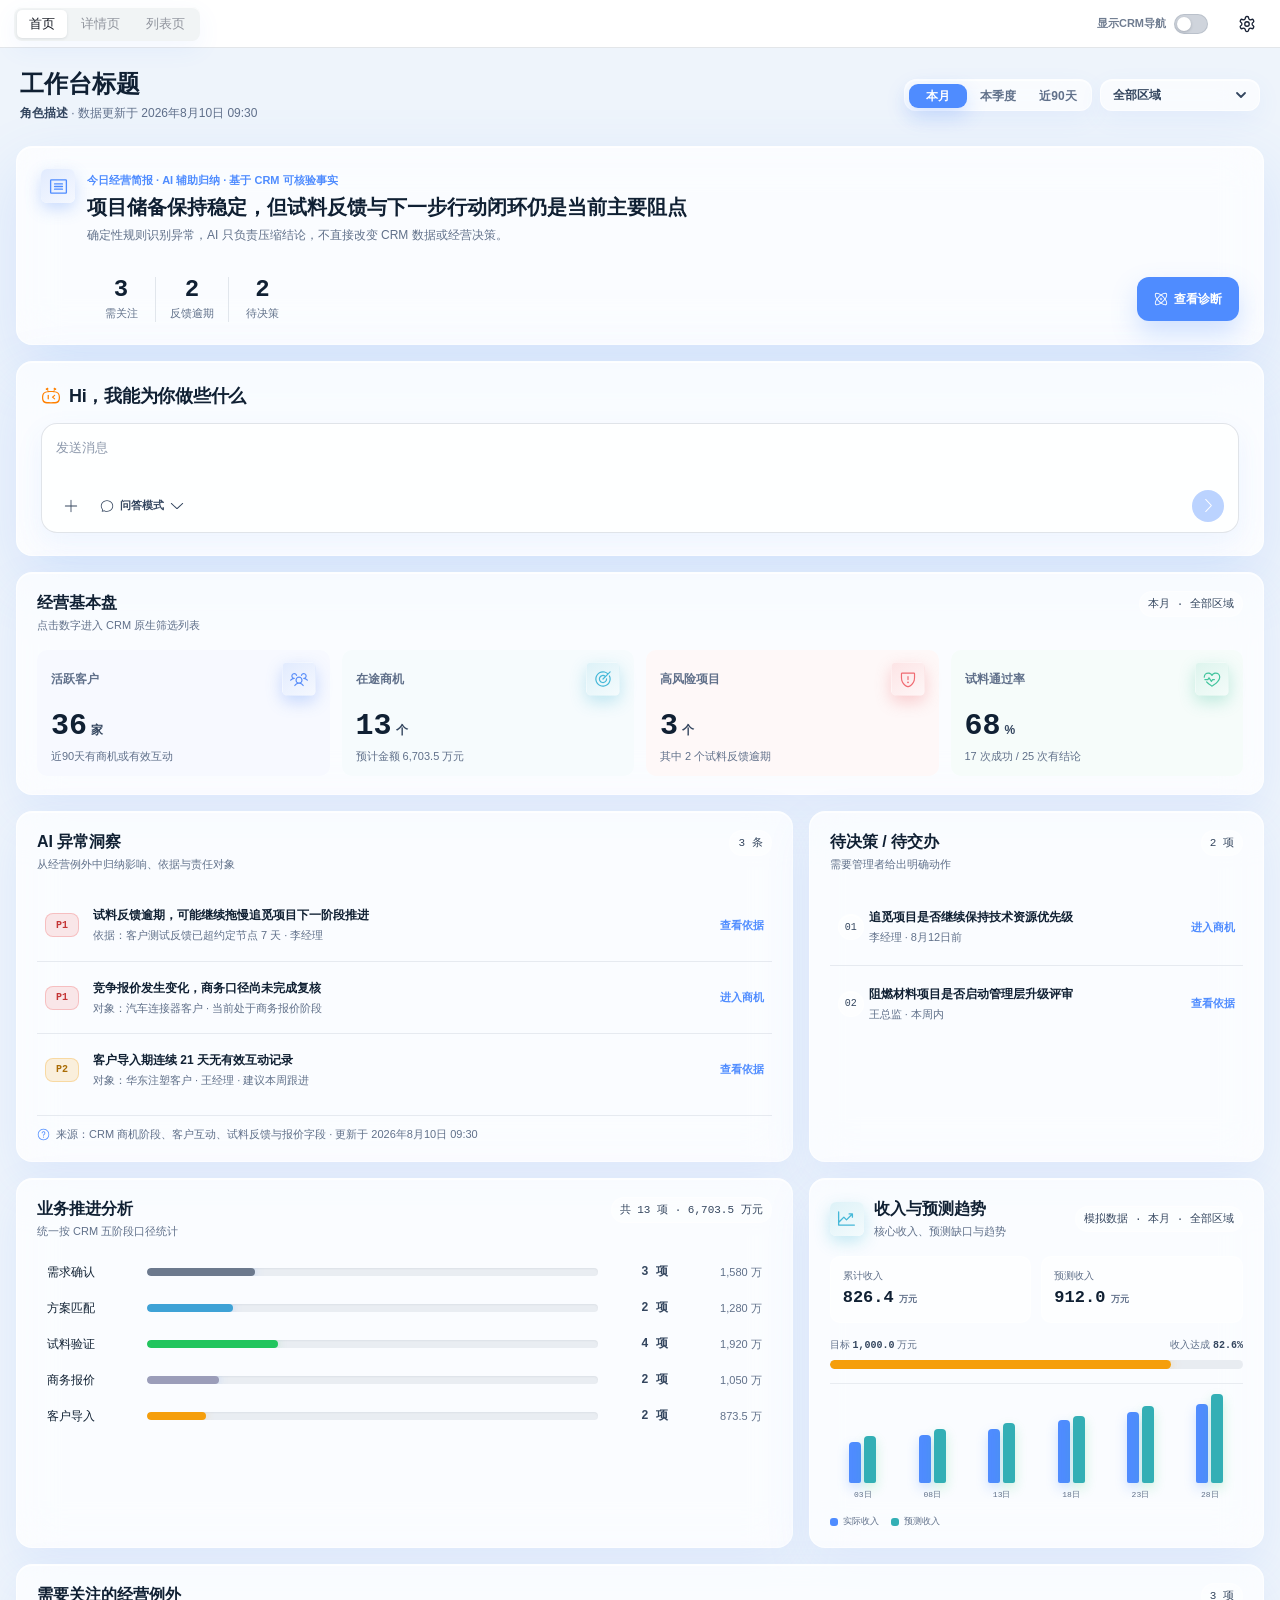
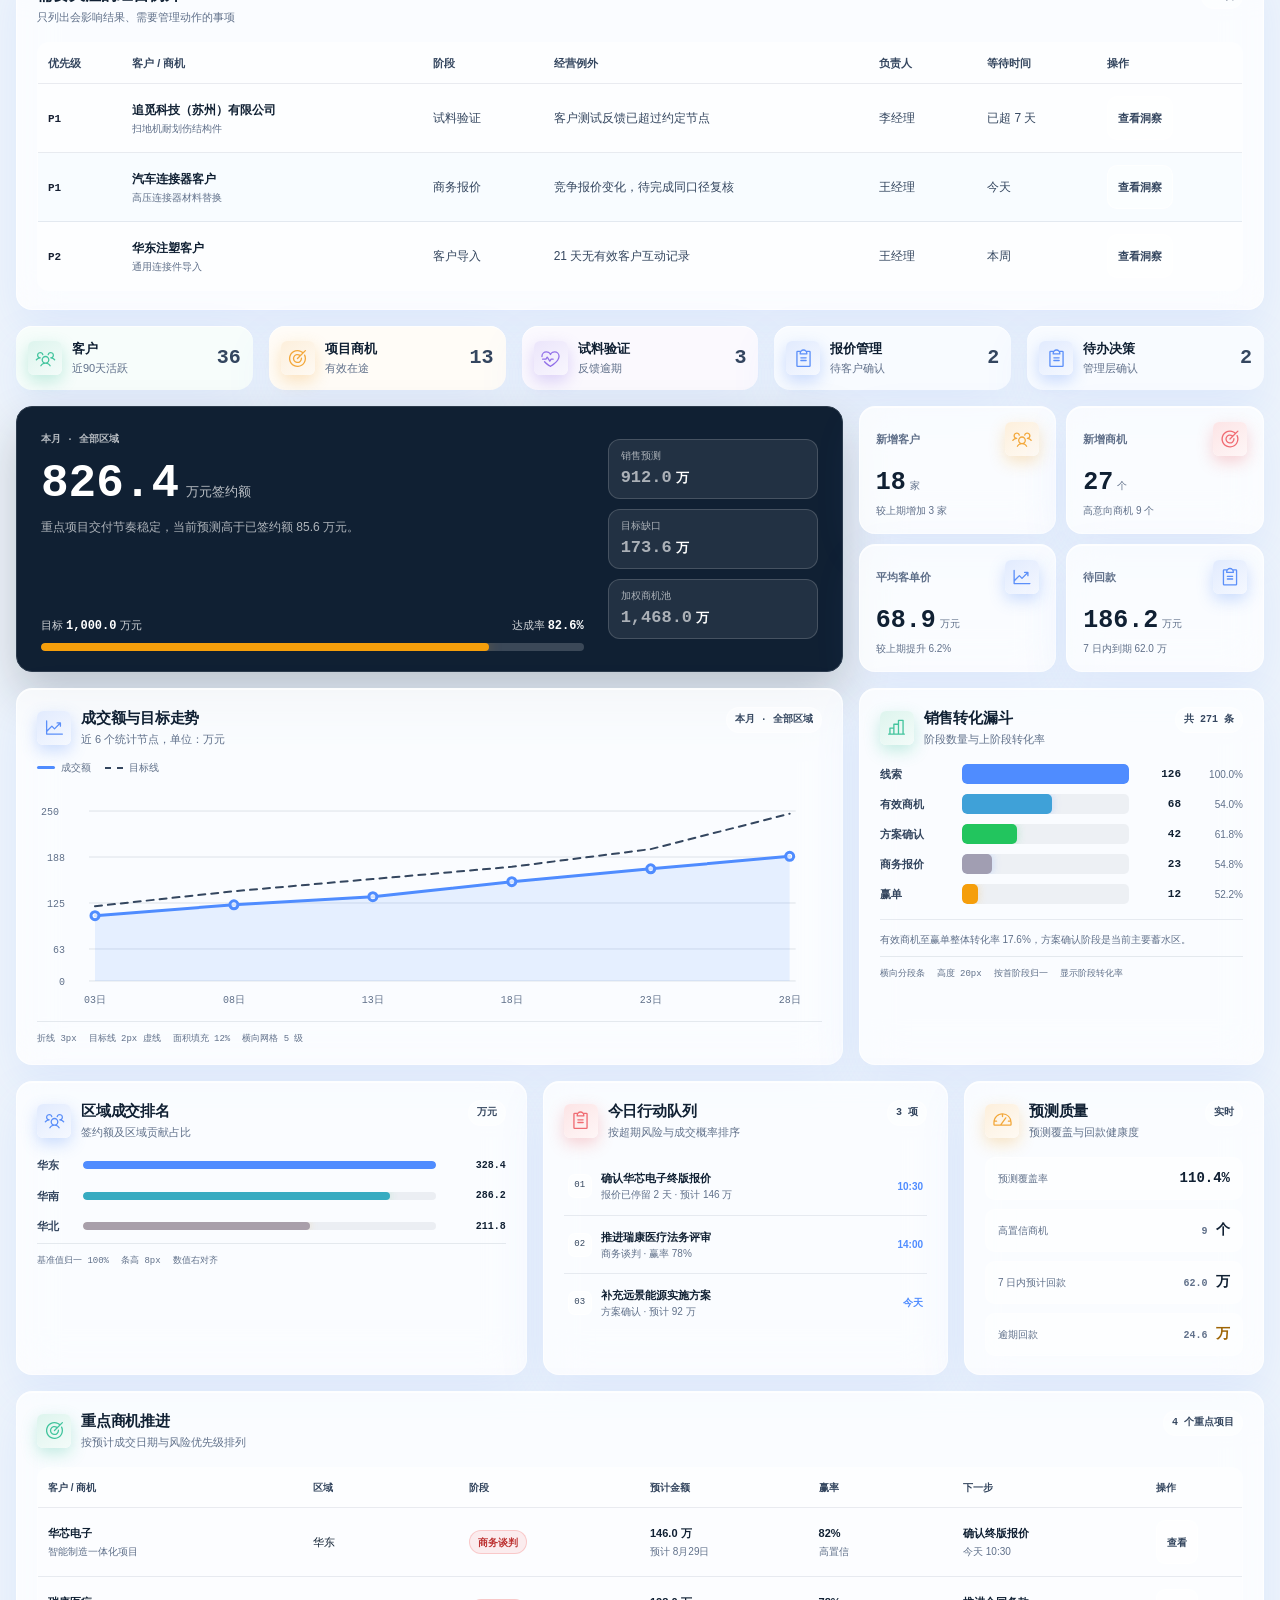
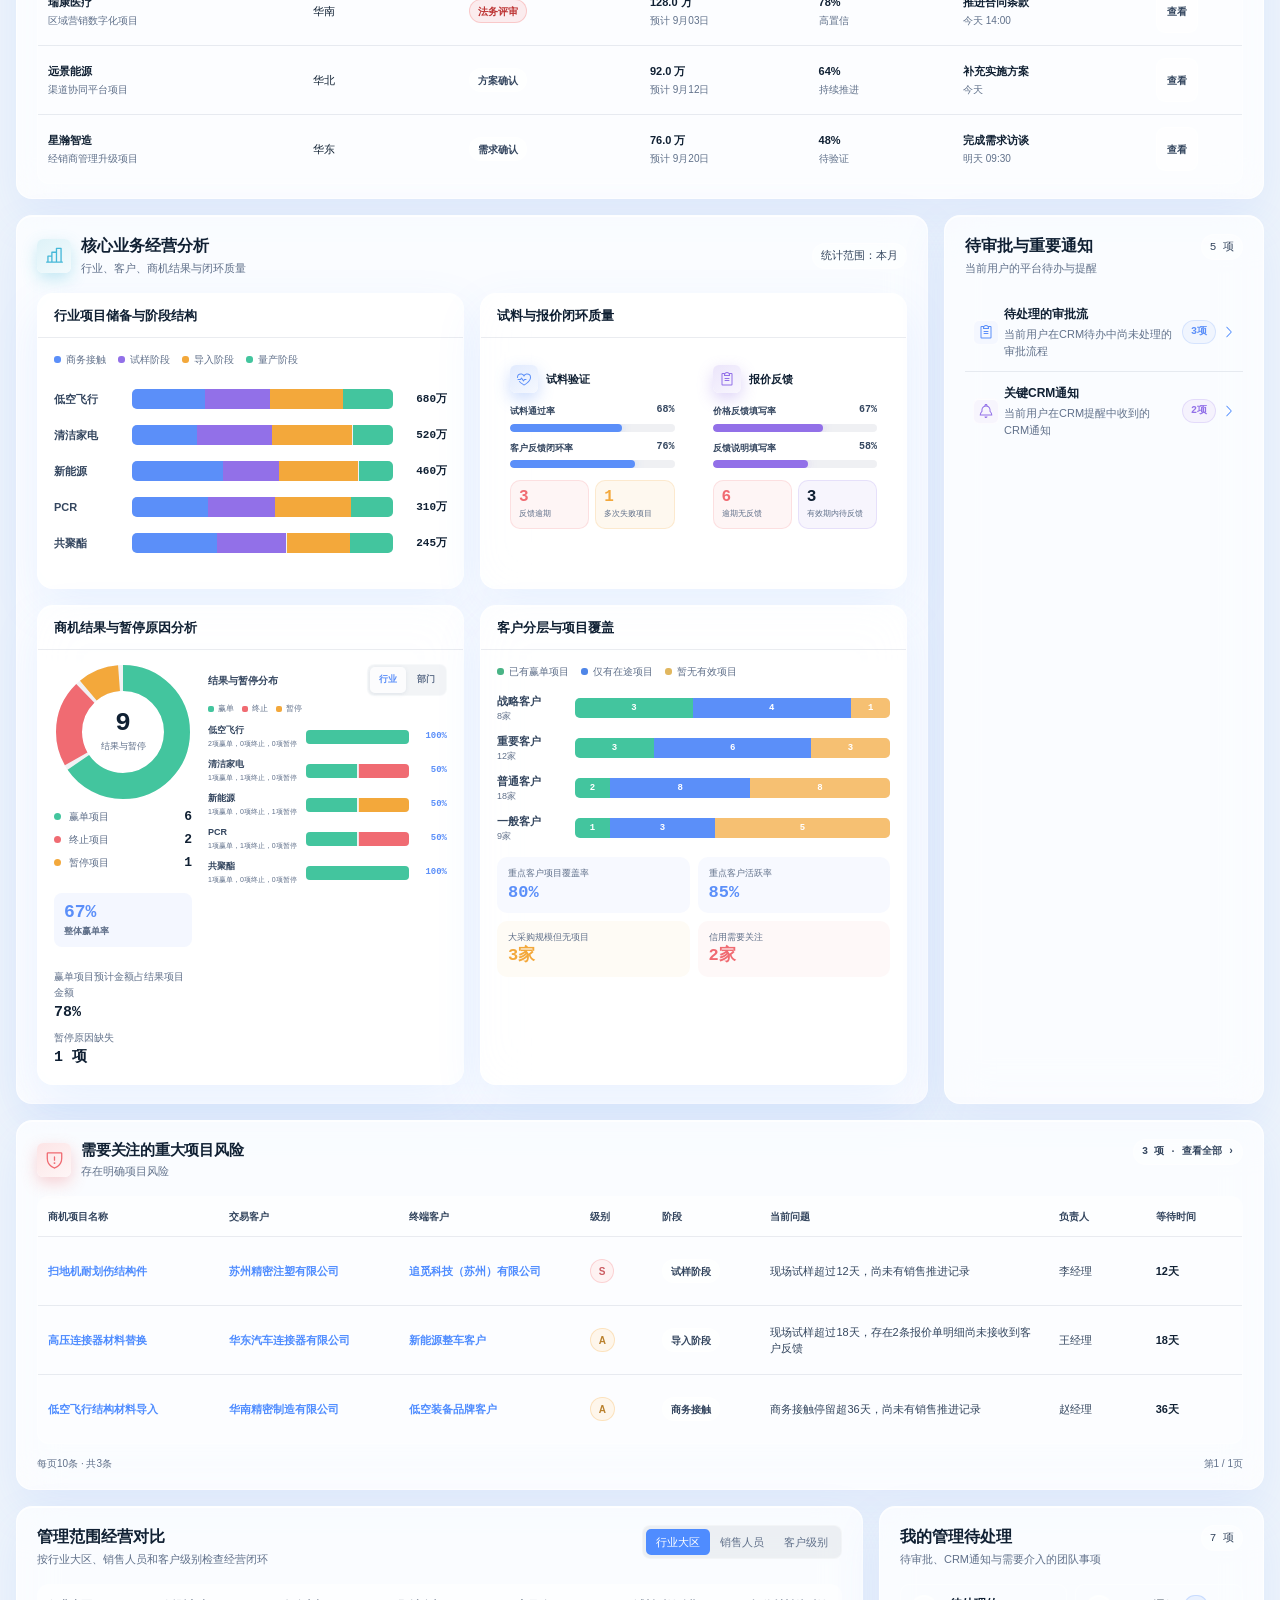
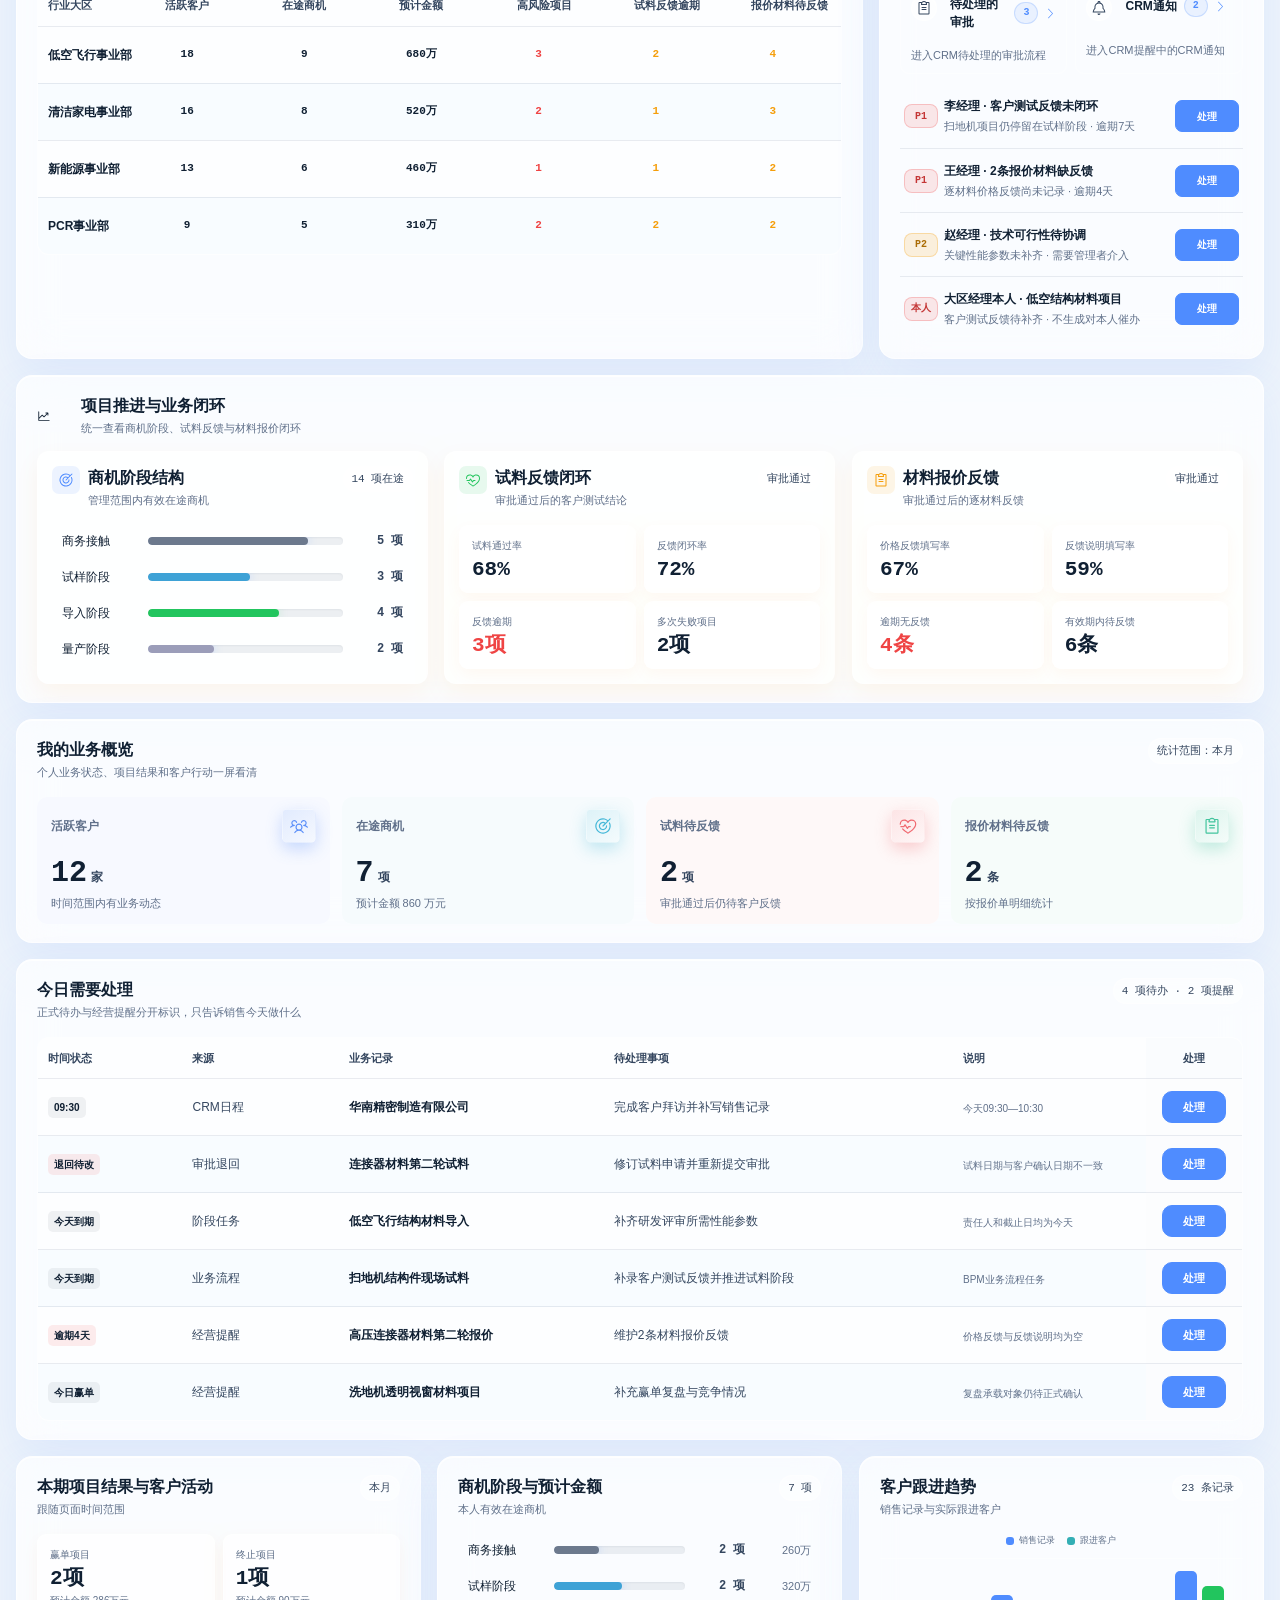
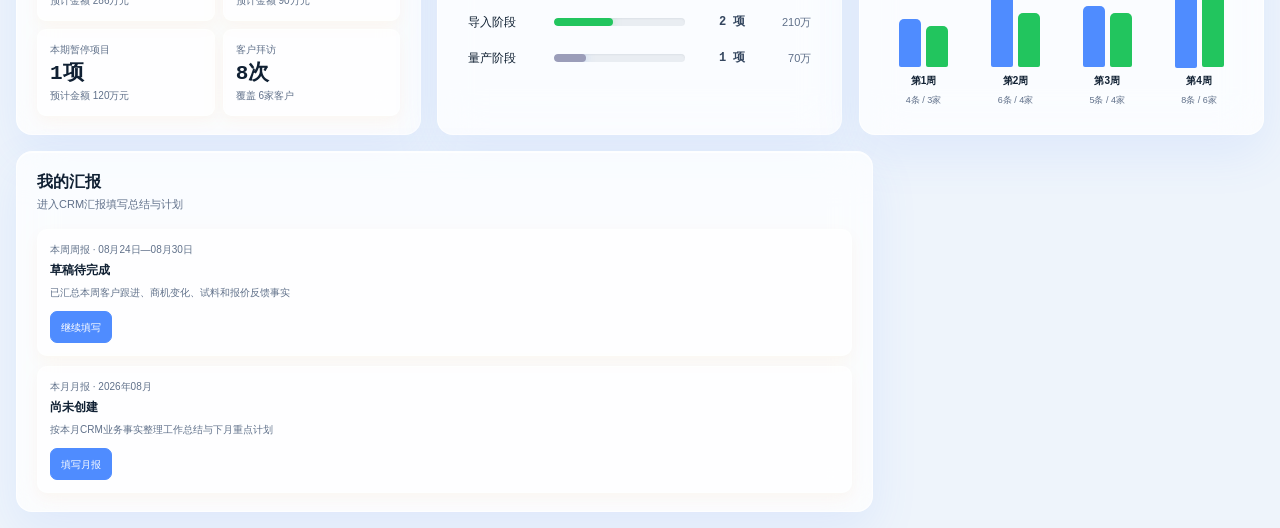
==== commit c77709b2: "Publish fx-workbench-ux v1.4.32" ====
--- a/assets/workbench-runtime/fxiaoke-workbench-canvas.html
+++ b/assets/workbench-runtime/fxiaoke-workbench-canvas.html
@@ -6,7 +6,7 @@
   <!-- WB_INLINE_START workbench-card-library/tokens.css -->
 <style>
 /* inlined from workbench-card-library/tokens.css */
-/* ai-workbench-ux@1.4.28: portable canvases embed these shared tokens verbatim. */
+/* ai-workbench-ux@1.4.32: portable canvases embed these shared tokens verbatim. */
 :root {
   color-scheme: light;
   --wb-bg: #eef4fb;
@@ -60,6 +60,7 @@
   --wb-font-number: Inter, "SFMono-Regular", Consolas, "Liberation Mono", monospace;
   --wb-module-head-min-height: 44px;
   --wb-module-head-padding: 10px 16px;
+  --wb-flush-body-padding: 16px 20px 20px;
   --wb-page-title-copy-gap: 4px;
   --wb-radius-sm: 8px;
   --wb-radius-md: 16px;
@@ -76,12 +77,28 @@
   --wb-gap-sm: 12px;
   --wb-gap-md: 16px;
   --wb-gap-lg: 20px;
+  --wb-flat-source-gap: var(--wb-gap-md);
   --wb-composition-aside-min: 320px;
   --wb-edit-grid-gap: var(--wb-gap-md);
   --wb-edit-drag-opacity: 0.46;
   --wb-edit-drop-indicator-size: 3px;
+  --wb-edit-guide-size: 4px;
+  --wb-edit-guide-inset: 2px;
+  --wb-edit-guide-shadow: 0 0 0 2px var(--wb-card-surface), 0 0 0 4px color-mix(in srgb, var(--wb-accent) 24%, transparent);
+  --wb-card-hide-action-size: 32px;
+  --wb-hidden-bar-height: 40px;
   --wb-control-height: 34px;
   --wb-touch-target: 44px;
+  --wb-filter-segmented-height: 32px;
+  --wb-filter-segmented-gap: 4px;
+  --wb-filter-option-surface-strength: 7%;
+  --wb-filter-option-selected-surface-strength: 13%;
+  --wb-filter-option-border-strength: 24%;
+  --wb-status-tag-height: 22px;
+  --wb-status-tag-padding: 0 7px;
+  --wb-avatar-size: 22px;
+  --wb-avatar-icon-size: 14px;
+  --wb-avatar-foreground: #ffffff;
   --wb-page-filter-height: 32px;
   --wb-page-header-control-height: var(--wb-page-filter-height, 32px);
   --wb-workspace-tab-list-max-width: 100%;
@@ -202,7 +219,7 @@
   <!-- WB_INLINE_START workbench-card-library/components.css -->
 <style>
 /* inlined from workbench-card-library/components.css */
-/* ai-workbench-ux@1.4.28: portable canvases embed this file after tokens.css and remove only the import above. */
+/* ai-workbench-ux@1.4.32: portable canvases embed this file after tokens.css and remove only the import above. */
 
 *, *::before, *::after { box-sizing: border-box; }
 body { margin: 0; color: var(--wb-text); background: var(--wb-bg); font-family: var(--wb-font); font-size: 14px; line-height: 1.5; }
@@ -243,7 +260,7 @@
 }
 .wb-card.wb-flush-card { padding: 0; }
 .wb-flush-card > .wb-flush-head { display: flex; min-height: var(--wb-module-head-min-height); align-items: center; margin: 0; padding: var(--wb-module-head-padding); border-bottom: 1px solid var(--wb-border-soft); }
-.wb-flush-card > .wb-flush-body { padding: 14px 16px 16px; }
+.wb-flush-card > .wb-flush-body { padding: var(--wb-flush-body-padding); }
 .wb-subpanel { min-width: 0; padding: 16px; background: var(--wb-subpanel-surface); border: 1px solid var(--wb-border-soft); border-radius: var(--wb-radius-sm); box-shadow: var(--wb-subpanel-shadow); backdrop-filter: none; -webkit-backdrop-filter: none; }
 .wb-inner-tile { min-width: 0; padding: 12px; background: var(--wb-inner-tile-surface); border: 1px solid var(--wb-border-soft); border-radius: var(--wb-radius-sm); box-shadow: var(--wb-inner-tile-shadow); backdrop-filter: none; -webkit-backdrop-filter: none; }
 .wb-card-head { display: flex; align-items: flex-start; justify-content: space-between; gap: 14px; margin-bottom: 16px; }
@@ -313,11 +330,61 @@
 .is-orange { --wb-tone: var(--wb-orange); }
 .is-red { --wb-tone: var(--wb-red); }
 .is-purple { --wb-tone: var(--wb-purple); }
+.is-gray { --wb-tone: var(--wb-text-muted); }
 
 .wb-segmented { display: inline-flex; min-height: var(--wb-control-height); padding: 3px; background: var(--wb-control-surface); border: 1px solid var(--wb-border); border-radius: var(--wb-radius-sm); box-shadow: var(--wb-shadow-control); backdrop-filter: blur(18px) saturate(var(--wb-glass-saturation)); -webkit-backdrop-filter: blur(18px) saturate(var(--wb-glass-saturation)); }
 .wb-segmented button { min-height: 28px; padding: 0 12px; color: var(--wb-text-muted); background: transparent; border: 0; border-radius: 5px; font-size: 12px; transition: color var(--wb-motion), background-color var(--wb-motion); }
 .wb-segmented button:hover { color: var(--wb-text); background: var(--wb-surface-hover); }
 .wb-segmented button[aria-selected="true"] { color: #fff; background: var(--wb-accent); }
+.wb-segmented button[aria-selected="true"]:hover { color: #fff; background: var(--wb-accent); }
+.wb-filter-segmented {
+  display: inline-flex;
+  width: max-content;
+  min-width: 0;
+  min-height: var(--wb-filter-segmented-height);
+  align-items: center;
+  gap: var(--wb-filter-segmented-gap);
+  padding: 0;
+  overflow-x: auto;
+  background: transparent;
+  border: 0;
+  border-radius: 0;
+  box-shadow: none;
+  scrollbar-width: none;
+  backdrop-filter: none;
+  -webkit-backdrop-filter: none;
+}
+.wb-filter-segmented::-webkit-scrollbar { display: none; }
+.wb-filter-segmented button {
+  min-width: max-content;
+  min-height: var(--wb-filter-segmented-height);
+  padding: 0 10px;
+  color: var(--wb-text-secondary);
+  background: transparent;
+  border: 1px solid transparent;
+  border-radius: var(--wb-radius-sm);
+  font-size: 11px;
+  font-weight: 650;
+  line-height: 1;
+  white-space: nowrap;
+  transition: color var(--wb-motion), background-color var(--wb-motion), border-color var(--wb-motion);
+}
+.wb-filter-segmented button:hover {
+  color: var(--wb-text);
+  background: color-mix(in srgb, var(--wb-accent) var(--wb-filter-option-surface-strength), var(--wb-surface-strong));
+  border-color: color-mix(in srgb, var(--wb-accent) 14%, transparent);
+}
+.wb-filter-segmented button[aria-selected="true"] {
+  color: color-mix(in srgb, var(--wb-accent) 78%, var(--wb-text));
+  background: color-mix(in srgb, var(--wb-accent) var(--wb-filter-option-selected-surface-strength), var(--wb-surface-strong));
+  border-color: color-mix(in srgb, var(--wb-accent) var(--wb-filter-option-border-strength), var(--wb-border));
+  font-weight: 750;
+}
+.wb-filter-segmented button[aria-selected="true"]:hover {
+  color: color-mix(in srgb, var(--wb-accent) 78%, var(--wb-text));
+  background: color-mix(in srgb, var(--wb-accent) calc(var(--wb-filter-option-selected-surface-strength) + 3%), var(--wb-surface-hover));
+  border-color: color-mix(in srgb, var(--wb-accent) calc(var(--wb-filter-option-border-strength) + 6%), var(--wb-border));
+}
 .wb-page-period,
 .wb-select.wb-page-filter { box-sizing: border-box; height: var(--wb-page-header-control-height, 32px); min-height: var(--wb-page-header-control-height, 32px); flex: 0 0 auto; }
 .wb-page-period > button { box-sizing: border-box; height: calc(var(--wb-page-header-control-height, 32px) - 8px); min-height: 0; white-space: nowrap; }
@@ -462,12 +529,80 @@
 .wb-table th.wb-action-column { z-index: 3; background: var(--wb-action-column-head-surface); }
 .wb-primary-action { height: var(--wb-primary-action-height); min-height: var(--wb-primary-action-height); padding: 0 12px; color: #fff; background: var(--wb-accent); border: 1px solid var(--wb-accent); border-radius: var(--wb-radius-sm); font-size: 11px; font-weight: 700; }
 .wb-primary-action:hover { background: color-mix(in srgb, var(--wb-accent) 88%, #000); border-color: color-mix(in srgb, var(--wb-accent) 88%, #000); }
-.wb-compact-action { box-sizing: border-box; height: var(--wb-compact-action-height); min-height: var(--wb-compact-action-height); }
+.wb-compact-action {
+  display: inline-flex;
+  box-sizing: border-box;
+  height: var(--wb-compact-action-height);
+  min-height: var(--wb-compact-action-height);
+  align-items: center;
+  justify-content: center;
+  gap: 6px;
+  padding: 0 12px;
+  color: var(--wb-text-secondary);
+  background: var(--wb-control-surface);
+  border: 1px solid var(--wb-border);
+  border-radius: var(--wb-radius-sm);
+  font-size: 11px;
+  font-weight: 700;
+  line-height: 1;
+  white-space: nowrap;
+  transition: color var(--wb-motion), background-color var(--wb-motion), border-color var(--wb-motion), box-shadow var(--wb-motion);
+}
+.wb-compact-action:hover { color: var(--wb-text); background: var(--wb-surface-hover); border-color: color-mix(in srgb, var(--wb-accent) 32%, var(--wb-border)); }
+.wb-compact-action:is(.is-primary, .wb-primary-action) { color: #fff; background: var(--wb-accent); border-color: var(--wb-accent); }
+.wb-compact-action:is(.is-primary, .wb-primary-action):hover { color: #fff; background: color-mix(in srgb, var(--wb-accent) 86%, #000); border-color: color-mix(in srgb, var(--wb-accent) 86%, #000); }
+.wb-compact-action:disabled { cursor: not-allowed; opacity: .52; }
 .wb-compact-action-group { display: flex; flex: 0 0 auto; flex-wrap: nowrap; align-items: center; gap: var(--wb-gap-xs); }
 .wb-boundary-note { color: var(--wb-text-muted); background: var(--wb-note-surface); border: 0; border-radius: var(--wb-radius-sm); }
 .wb-semantic-icon { fill: currentColor; }
 .wb-stage { display: inline-flex; min-height: 24px; align-items: center; padding: 0 8px; color: var(--wb-text-secondary); background: var(--wb-surface); border: 1px solid var(--wb-border); border-radius: 999px; font-size: 10px; font-weight: 700; white-space: nowrap; }
 .wb-stage.is-risk { color: color-mix(in srgb, var(--wb-red) 84%, var(--wb-text)); background: color-mix(in srgb, var(--wb-red) 9%, var(--wb-surface)); border-color: color-mix(in srgb, var(--wb-red) 24%, transparent); }
+.wb-status-tag.wb-status-tag {
+  display: inline-flex;
+  width: max-content;
+  min-width: 0;
+  min-height: var(--wb-status-tag-height);
+  align-items: center;
+  justify-content: center;
+  padding: var(--wb-status-tag-padding);
+  color: color-mix(in srgb, var(--wb-tone) 72%, var(--wb-text));
+  background: color-mix(in srgb, var(--wb-tone) 9%, var(--wb-surface-strong));
+  border: 1px solid color-mix(in srgb, var(--wb-tone) 24%, var(--wb-border));
+  border-radius: 999px;
+  font-size: 10px;
+  font-weight: 700;
+  line-height: 1;
+  text-align: center;
+  white-space: nowrap;
+}
+.wb-person-label.wb-person-label { display: inline-flex; width: max-content; min-width: 0; align-items: center; gap: 6px; color: var(--wb-text); line-height: 1.25; }
+.wb-avatar.wb-avatar {
+  display: inline-grid;
+  width: var(--wb-avatar-size);
+  height: var(--wb-avatar-size);
+  flex: 0 0 var(--wb-avatar-size);
+  place-items: center;
+  padding: 0;
+  color: var(--wb-avatar-foreground);
+  background: var(--wb-accent);
+  border: 0;
+  border-radius: 50%;
+  line-height: 0;
+}
+.wb-avatar.wb-avatar svg {
+  display: block;
+  width: var(--wb-avatar-icon-size);
+  height: var(--wb-avatar-icon-size);
+  color: inherit;
+  fill: currentColor;
+  stroke: currentColor;
+}
+.wb-avatar.wb-avatar :is(path, use, circle, rect, line, polyline, polygon) { color: inherit; fill: currentColor; }
+.wb-table .wb-status-tag.wb-status-tag { display: inline-flex; color: color-mix(in srgb, var(--wb-tone) 72%, var(--wb-text)); }
+.wb-table .wb-person-label.wb-person-label { display: inline-flex; color: var(--wb-text); }
+.wb-table .wb-avatar.wb-avatar { display: inline-grid; color: var(--wb-avatar-foreground); }
+.wb-table .wb-avatar.wb-avatar svg,
+.wb-table .wb-avatar.wb-avatar :is(path, use, circle, rect, line, polyline, polygon) { color: inherit; fill: currentColor; }
 .wb-table-foot { display: flex; justify-content: space-between; gap: 12px; margin-top: 12px; color: var(--wb-text-muted); font-size: 10px; }
 
 .wb-empty { display: grid; min-height: 220px; align-content: center; justify-items: center; padding: 24px; color: var(--wb-text-muted); text-align: center; }
@@ -479,6 +614,7 @@
 .wb-equal-grid > * { display: flex; min-width: 0; flex-direction: column; }
 .wb-equal-grid > * > .wb-card { height: auto; flex: 1; }
 .wb-card-composition { display: grid; grid-template-columns: minmax(0, 1.5fr) minmax(var(--wb-composition-aside-min), .75fr); align-items: start; gap: var(--wb-edit-grid-gap); }
+.wb-flat-source-flow { display: flex; min-width: 0; flex-direction: column; gap: var(--wb-flat-source-gap, var(--wb-gap-md)); }
 .wb-card-composition[data-wb-layout="single"] { grid-template-columns: minmax(0, 1fr); }
 .wb-card-composition[data-wb-empty="true"] { display: none; }
 .wb-card-composition > [data-wb-card-key] { min-width: 0; }
@@ -497,6 +633,7 @@
 @media (max-width: 900px) { .wb-metric-grid { grid-template-columns: repeat(2, minmax(0, 1fr)); } .wb-card-composition { grid-template-columns: minmax(0, 1fr); } .wb-card-composition > [data-wb-span="all"] { grid-column: auto; } .wb-analysis-group { grid-template-columns: 1fr; } }
 @media (max-width: 640px) {
   .wb-card { padding: 16px; }
+  .wb-flush-card > .wb-flush-body { padding: 16px; }
   .wb-card-head { align-items: stretch; flex-direction: column; }
   .wb-title-meta { align-self: flex-start; }
   .wb-metric-grid { grid-template-columns: 1fr; }
@@ -1496,6 +1633,7 @@
     .wb-inner .wb-segmented { gap: 2px; padding: 4px; }
     .wb-inner .wb-segmented button { color: var(--muted); border-radius: 9px; font-weight: 600; transition: color var(--motion-fast) var(--ease-standard), background-color var(--motion-fast) var(--ease-standard); }
     .wb-inner .wb-segmented button:hover { color: var(--fg); background: rgba(255, 255, 255, 0.78); }
+    .wb-inner .wb-segmented button[aria-selected="true"]:hover { color: #fff; background: var(--wb-accent, var(--accent)); }
     .wb-inner .wb-segmented button.active { color: var(--accent-on); background: var(--accent); box-shadow: 0 8px 20px rgba(79, 140, 255, 0.24); }
     .wb-inner .wb-filter-select { padding-right: 34px; font-weight: 600; }
     .wb-inner .wb-summary,
@@ -2714,6 +2852,7 @@
     .canvas-root.is-dark .workspace-tab.active { color: var(--canvas-text); background: var(--canvas-surface-strong); box-shadow: 0 1px 4px rgba(0, 0, 0, 0.28); }
     .canvas-root.is-dark .wb-inner .wb-segmented { box-shadow: 0 8px 24px rgba(0, 0, 0, 0.16); }
     .canvas-root.is-dark .wb-inner .wb-segmented button:hover { color: var(--fg); background: var(--canvas-surface-strong); }
+    .canvas-root.is-dark .wb-inner .wb-segmented button[aria-selected="true"]:hover { color: #fff; background: var(--wb-accent, var(--canvas-accent)); }
     .canvas-root.is-dark .wb-inner .wb-inline-composer { border-color: var(--border); box-shadow: 0 10px 28px rgba(0, 0, 0, 0.2); }
     .canvas-root.is-dark .wb-inner .wb-inline-composer:focus-within { border-color: color-mix(in srgb, var(--accent) 58%, var(--border)); box-shadow: 0 0 0 3px color-mix(in srgb, var(--accent) 18%, transparent), 0 14px 32px rgba(0, 0, 0, 0.24); }
     .canvas-root.is-dark .wb-inner .wb-metric { color: var(--fg); background: color-mix(in srgb, var(--vg-icon-color) 12%, var(--surface-strong)); border: 1px solid color-mix(in srgb, var(--vg-icon-color) 28%, var(--border)) !important; }
@@ -2904,9 +3043,9 @@
       cursor: ew-resize;
       transition: opacity 140ms ease;
     }
-    .card-resize-handle::before { position: absolute; top: 50%; left: 4px; width: 4px; height: 44px; content: ""; background: var(--canvas-accent); border: 2px solid var(--canvas-panel); border-radius: 999px; box-shadow: 0 2px 8px color-mix(in srgb, var(--canvas-accent) 36%, transparent); transform: translateY(-50%); }
-    .card-resize-handle.is-left { left: -7px; }
-    .card-resize-handle.is-right { right: -7px; }
+    .card-resize-handle::before { position: absolute; top: 50%; left: 5px; width: 4px; height: 44px; content: ""; background: var(--canvas-accent); border: 2px solid var(--canvas-panel); border-radius: 999px; box-shadow: 0 2px 8px color-mix(in srgb, var(--canvas-accent) 36%, transparent); transform: translateY(-50%); }
+    .card-resize-handle.is-left { left: 0; }
+    .card-resize-handle.is-right { right: 0; }
     .canvas-root.edit-mode [data-resizable-card]:hover > .card-resize-handle.is-available,
     .canvas-root.is-resizing .card-resize-handle.is-active { display: block; opacity: 1; }
     .card-span-badge { display: none !important; }
@@ -2916,11 +3055,52 @@
     .canvas-root [data-resizable-card].drop-left::after,
     .canvas-root [data-resizable-card].drop-right::after,
     .canvas-root [data-resizable-card].drop-top::after,
-    .canvas-root [data-resizable-card].drop-bottom::after { position: absolute; z-index: 24; content: ""; background: var(--canvas-accent); border-radius: 999px; box-shadow: 0 0 0 3px color-mix(in srgb, var(--canvas-accent) 18%, transparent); pointer-events: none; }
-    .canvas-root [data-resizable-card].drop-left::after { top: 8px; bottom: 8px; left: -5px; width: 3px; }
-    .canvas-root [data-resizable-card].drop-right::after { top: 8px; right: -5px; bottom: 8px; width: 3px; }
-    .canvas-root [data-resizable-card].drop-top::after { top: -5px; right: 8px; left: 8px; height: 3px; }
-    .canvas-root [data-resizable-card].drop-bottom::after { right: 8px; bottom: -5px; left: 8px; height: 3px; }
+    .canvas-root [data-resizable-card].drop-bottom::after { position: absolute; z-index: 30; content: ""; background: var(--canvas-accent); border-radius: 999px; box-shadow: var(--wb-edit-guide-shadow, 0 0 0 2px var(--canvas-panel), 0 0 0 4px color-mix(in srgb, var(--canvas-accent) 24%, transparent)); opacity: 1; pointer-events: none; }
+    .canvas-root [data-resizable-card].drop-left::after { top: 8px; bottom: 8px; left: var(--wb-edit-guide-inset, 2px); width: var(--wb-edit-guide-size, 4px); }
+    .canvas-root [data-resizable-card].drop-right::after { top: 8px; right: var(--wb-edit-guide-inset, 2px); bottom: 8px; width: var(--wb-edit-guide-size, 4px); }
+    .canvas-root [data-resizable-card].drop-top::after { top: var(--wb-edit-guide-inset, 2px); right: 8px; left: 8px; height: var(--wb-edit-guide-size, 4px); }
+    .canvas-root [data-resizable-card].drop-bottom::after { right: 8px; bottom: var(--wb-edit-guide-inset, 2px); left: 8px; height: var(--wb-edit-guide-size, 4px); }
+    .canvas-root [data-resizable-card][data-wb-hidden="true"] { display: none !important; }
+    .canvas-card-hide-button {
+      position: fixed;
+      z-index: 1250;
+      display: none;
+      width: var(--wb-card-hide-action-size, 32px);
+      height: var(--wb-card-hide-action-size, 32px);
+      place-items: center;
+      padding: 0;
+      color: #fff;
+      background: var(--canvas-danger, #ef6672);
+      border: 1px solid color-mix(in srgb, var(--canvas-danger, #ef6672) 82%, #fff);
+      border-radius: 8px;
+      box-shadow: 0 8px 20px color-mix(in srgb, var(--canvas-danger, #ef6672) 28%, transparent);
+    }
+    .canvas-root.edit-mode .canvas-card-hide-button.is-visible { display: grid; }
+    .canvas-card-hide-button:hover { background: color-mix(in srgb, var(--canvas-danger, #ef6672) 86%, #000); }
+    .canvas-card-hide-button svg { width: 17px; height: 17px; }
+    .canvas-hidden-bar {
+      position: fixed;
+      z-index: 1240;
+      bottom: 20px;
+      left: 50%;
+      display: none;
+      min-height: var(--wb-hidden-bar-height, 40px);
+      align-items: center;
+      gap: 9px;
+      padding: 4px 5px 4px 14px;
+      color: var(--canvas-text);
+      background: var(--canvas-panel);
+      border: 1px solid var(--canvas-line);
+      border-radius: 999px;
+      box-shadow: 0 14px 34px rgba(15, 23, 42, .18);
+      transform: translateX(-50%);
+      backdrop-filter: blur(18px) saturate(130%);
+    }
+    .canvas-root.edit-mode .canvas-hidden-bar:not([hidden]) { display: flex; }
+    .canvas-hidden-bar strong { font-size: 11px; }
+    .canvas-hidden-count { display: grid; min-width: 24px; height: 24px; place-items: center; padding: 0 7px; color: #fff; background: var(--canvas-accent); border-radius: 999px; font: 800 10px/1 var(--wb-font-number, Inter, sans-serif); }
+    .canvas-hidden-restore { height: 32px; padding: 0 12px; color: #fff; background: var(--canvas-accent); border: 1px solid var(--canvas-accent); border-radius: 999px; font-size: 11px; font-weight: 700; }
+    .canvas-root.is-dark .canvas-hidden-bar { background: var(--canvas-panel); box-shadow: 0 16px 34px rgba(0, 0, 0, .34); backdrop-filter: none; }
     .canvas-root.is-resizing { cursor: ew-resize; user-select: none; }
     .canvas-root.is-resizing iframe { pointer-events: none; }
     .canvas-toast { position: fixed; z-index: 1300; left: 50%; bottom: 28px; max-width: calc(100vw - 32px); padding: 9px 14px; color: #fff; background: rgba(18, 24, 34, .9); border-radius: 7px; font-size: 12px; opacity: 0; pointer-events: none; transform: translate(-50%, 10px); transition: opacity 160ms ease, transform 160ms ease; }
@@ -2954,7 +3134,42 @@
     .canvas-workspace-tab:active { transform: translateY(1px); }
     .canvas-workspace-tab.active { color: var(--canvas-text); background: var(--canvas-panel); box-shadow: 0 1px 4px rgba(20, 34, 55, .12); }
     .canvas-panel { min-width: 0; }
-    #canvasTemplatePanel { display: flex; flex-direction: column; gap: var(--canvas-gap); }
+    #canvasHomePanel { display: flex; flex-direction: column; gap: var(--canvas-gap); }
+    #canvasHomePanel > [data-home-source-panel], #canvasDetailPanel > .detail-source-panel { min-width: 0; }
+    #canvasDetailPanel { display: flex; flex-direction: column; gap: var(--canvas-gap); }
+    /* 首页/详情页承接来源卡片，但不再呈现来源工作台的额外分组表面。 */
+    .canvas-flat-source-panel { display: flex; min-width: 0; flex-direction: column; gap: var(--canvas-gap); }
+    .canvas-flat-source-panel > .wb-inner,
+    .canvas-flat-source-panel > .company-canvas-page,
+    .canvas-flat-source-panel > .scope-canvas-page,
+    .canvas-flat-source-panel > .opportunity-insight-page,
+    .canvas-flat-source-panel > .customer-insight-page {
+      max-width: none;
+      padding: 0;
+      background: transparent;
+    }
+    .canvas-crm-navigation-toggle { display: inline-flex; height: 32px; align-items: center; gap: 8px; margin-left: auto; color: var(--canvas-muted); font-size: 11px; font-weight: 650; white-space: nowrap; cursor: pointer; }
+    .canvas-crm-navigation-toggle input { position: absolute; width: 1px; height: 1px; opacity: 0; pointer-events: none; }
+    .canvas-crm-navigation-toggle .toggle-track { position: relative; display: inline-block; width: 34px; height: 20px; flex: 0 0 34px; background: var(--canvas-range-track); border: 1px solid var(--canvas-line); border-radius: 999px; transition: background-color 160ms ease, border-color 160ms ease; }
+    .canvas-crm-navigation-toggle .toggle-track::after { position: absolute; top: 2px; left: 2px; width: 14px; height: 14px; content: ""; background: var(--canvas-panel); border-radius: 50%; box-shadow: 0 1px 3px rgba(15, 23, 42, .22); transition: transform 160ms ease; }
+    .canvas-crm-navigation-toggle input:checked + .toggle-track { background: var(--canvas-accent); border-color: var(--canvas-accent); }
+    .canvas-crm-navigation-toggle input:checked + .toggle-track::after { transform: translateX(14px); }
+    .canvas-crm-navigation-toggle:focus-within .toggle-track { outline: 2px solid color-mix(in srgb, var(--canvas-accent) 42%, transparent); outline-offset: 2px; }
+    body.crm-navigation-mode { height: auto; min-height: 100%; overflow-x: clip; overflow-y: auto; }
+    .canvas-root.crm-navigation-enabled { min-height: 100%; height: auto; padding-right: 0; background: transparent; }
+    .canvas-root.crm-navigation-enabled.settings-open { padding-right: 360px; }
+    .app-root.canvas-navigation-host { height: auto; min-height: 100vh; }
+    .app-root.canvas-navigation-host .app-shell { height: auto; min-height: calc(100vh - 48px); }
+    .app-root.canvas-navigation-host .workspace-column { height: auto; min-height: calc(100vh - 48px); }
+    .app-root.canvas-navigation-host .workspace-column > .workspace-tabs,
+    .app-root.canvas-navigation-host #operationWorkbench,
+    .app-root.canvas-navigation-host #workspaceBuilder,
+    .app-root.canvas-navigation-host #workspaceEmpty { display: none !important; }
+    .app-root.canvas-navigation-host .workspace-card { min-height: calc(100vh - 96px); height: auto; padding: 0; overflow: visible; background: transparent; border: 0; box-shadow: none; }
+    .app-root.canvas-navigation-host .workspace-column { min-height: 0; padding: 0; }
+    .app-root.canvas-navigation-host .canvas-root .canvas-stage { min-height: 0; }
+    .app-root.canvas-navigation-host .canvas-root .canvas-toolbar { position: sticky; }
+    .canvas-root.is-dark .canvas-crm-navigation-toggle .toggle-track::after { background: var(--canvas-surface-strong); }
     .canvas-company-panel { padding-bottom: 8px; }
     .company-canvas-page { display: grid; gap: var(--canvas-gap); }
     .company-canvas-heading { display: flex; align-items: flex-start; justify-content: space-between; gap: 20px; padding: 4px 4px 0; }
@@ -3215,6 +3430,7 @@
     .canvas-toolbar .workspace-tab-list::-webkit-scrollbar { display: none; }
     .canvas-toolbar .workspace-tab { min-width: max-content; }
     .canvas-toolbar > .tool-button { flex: 0 0 auto; margin-left: auto; color: var(--canvas-text); }
+    .canvas-toolbar > .canvas-crm-navigation-toggle + .tool-button { margin-left: 0; }
     .canvas-toolbar > .tool-button:hover { color: var(--canvas-text); background: var(--canvas-surface-strong, var(--canvas-panel)); }
     .canvas-toolbar > .tool-button > svg { width: 18px; height: 18px; }
     .canvas-company-panel { padding-bottom: 0; }
@@ -3523,6 +3739,7 @@
     .canvas-root.is-dark .quality-column:nth-child(2) .quality-alerts div:nth-child(2) { background: color-mix(in srgb, var(--vg-purple) 9%, #171e28); }
     @media (max-width: 760px) {
       .canvas-root.settings-open { padding-right: 100vw; }
+      .canvas-root.crm-navigation-enabled.settings-open { padding-right: 0; }
       .canvas-settings { width: 100vw; }
       .canvas-root.settings-open .canvas-toolbar,
       .canvas-root.settings-open .canvas-stage { visibility: hidden; }
@@ -3555,6 +3772,9 @@
       .canvas-root.settings-open.edit-mode #canvasCompanyPanel .wb-metric-grid > [data-resizable-card] { grid-column: span 6 !important; }
       .canvas-root.settings-open.edit-mode #canvasCompanyPanel .company-middle-grid > [data-resizable-card],
       .canvas-root.settings-open.edit-mode #canvasCompanyPanel .company-bi-grid > [data-resizable-card] { grid-column: 1 / -1 !important; }
+      .canvas-root.crm-navigation-enabled.settings-open .wb-header { display: grid; grid-template-columns: minmax(0, 1fr); gap: 12px; }
+      .canvas-root.crm-navigation-enabled.settings-open .wb-filters { width: 100%; max-width: 100%; justify-content: flex-start; overflow-x: auto; }
+      .canvas-root.crm-navigation-enabled.settings-open [data-edit-grid] > [data-resizable-card] { grid-column: 1 / -1 !important; }
     }
     @media (max-width: 900px) {
       .canvas-root.edit-mode [data-edit-grid] > [data-resizable-card] { grid-column: 1 / -1 !important; }
@@ -7067,7 +7287,7 @@
 
   function register(root, workspaceKeys) {
     if (!root?.querySelectorAll) return [];
-    const allowed = new Set(workspaceKeys || ["company", "management-scope", "sales-business"]);
+    const allowed = new Set(workspaceKeys || ["home", "detail", "list"]);
     const routeTargets = new Set(Object.values(ROUTES));
     const registered = [];
     root.querySelectorAll("[data-canvas-panel] [data-workbench-action]").forEach((element) => {
@@ -7299,7 +7519,7 @@
       // A freshly selected save target is empty, so it cannot be used as the source.
       const sourceHtmlAtLoad = "<!doctype html>\n" + document.documentElement.outerHTML;
       const storageKey = "fxiaoke-workbench-canvas-settings-v1";
-      const defaults = { spacing: 16, radius: 16, theme: "classic", style: "rich", dark: false, language: "zh", editing: false, workspace: "template", routeOriginWorkspace: "company", cardLayout: {}, cardOrder: {}, cardGrid: {} };
+      const defaults = { spacing: 16, radius: 16, theme: "classic", style: "rich", dark: false, language: "zh", editing: false, workspace: "home", routeOriginWorkspace: "home", crmNavigation: false, cardLayout: {}, cardOrder: {}, cardGrid: {}, hiddenCards: [], hiddenCardState: {} };
       const savedConfigurationElement = document.getElementById("canvasSavedConfiguration");
       let embeddedConfiguration = {};
       try { embeddedConfiguration = JSON.parse(savedConfigurationElement?.textContent || "{}"); } catch (error) { embeddedConfiguration = {}; }
@@ -7315,25 +7535,23 @@
       canvasApp.innerHTML = `
         <header class="canvas-toolbar workspace-tabs wb-workspace-tab-bar">
           <div class="workspace-tab-list wb-workspace-tab-list" role="tablist" aria-label="工作台切换">
-            <button class="workspace-tab wb-workspace-tab active" id="canvasTemplateTab" type="button" role="tab" aria-selected="true" aria-controls="canvasTemplatePanel" tabindex="0" data-canvas-workspace="template">模板库</button>
-            <button class="workspace-tab wb-workspace-tab" id="canvasCompanyTab" type="button" role="tab" aria-selected="false" aria-controls="canvasCompanyPanel" tabindex="-1" data-canvas-workspace="company">公司经营</button>
-            <button class="workspace-tab wb-workspace-tab" id="canvasManagementScopeTab" type="button" role="tab" aria-selected="false" aria-controls="canvasManagementScopePanel" tabindex="-1" data-canvas-workspace="management-scope">我的管理范围</button>
-            <button class="workspace-tab wb-workspace-tab" id="canvasSalesBusinessTab" type="button" role="tab" aria-selected="false" aria-controls="canvasSalesBusinessPanel" tabindex="-1" data-canvas-workspace="sales-business">我的销售业务</button>
-            <button class="workspace-tab wb-workspace-tab" id="canvasOpportunityInsightTab" type="button" role="tab" aria-selected="false" aria-controls="canvasOpportunityInsightPanel" tabindex="-1" data-canvas-workspace="opportunity-insight">商机项目经营洞察</button>
-            <button class="workspace-tab wb-workspace-tab" id="canvasCustomerInsightTab" type="button" role="tab" aria-selected="false" aria-controls="canvasCustomerInsightPanel" tabindex="-1" data-canvas-workspace="customer-insight">客户经营洞察</button>
+            <button class="workspace-tab wb-workspace-tab active" id="canvasHomeTab" type="button" role="tab" aria-selected="true" aria-controls="canvasHomePanel" tabindex="0" data-canvas-workspace="home">首页</button>
+            <button class="workspace-tab wb-workspace-tab" id="canvasDetailTab" type="button" role="tab" aria-selected="false" aria-controls="canvasDetailPanel" tabindex="-1" data-canvas-workspace="detail">详情页</button>
             <button class="workspace-tab wb-workspace-tab" id="canvasListTab" type="button" role="tab" aria-selected="false" aria-controls="canvasListPanel" tabindex="-1" data-canvas-workspace="list">列表页</button>
           </div>
+          <label class="canvas-crm-navigation-toggle" for="canvasCrmNavigation"><span>显示CRM导航</span><input id="canvasCrmNavigation" type="checkbox"><span class="toggle-track" aria-hidden="true"></span></label>
           <button class="tool-button canvas-settings-button" id="canvasSettingsOpen" type="button" title="画布设置" aria-label="打开画布设置" aria-controls="canvasSettings" aria-expanded="false">
             <svg viewBox="0 0 24 24" fill="none" stroke="currentColor" stroke-width="1.75" stroke-linecap="round" stroke-linejoin="round" aria-hidden="true"><path d="M12.22 2h-.44a2 2 0 0 0-2 2v.18a2 2 0 0 1-1 1.73l-.43.25a2 2 0 0 1-2 0l-.15-.08a2 2 0 0 0-2.73.73l-.22.38a2 2 0 0 0 .73 2.73l.15.09a2 2 0 0 1 1 1.74v.5a2 2 0 0 1-1 1.74l-.15.09a2 2 0 0 0-.73 2.73l.22.38a2 2 0 0 0 2.73.73l.15-.08a2 2 0 0 1 2 0l.43.25a2 2 0 0 1 1 1.73V20a2 2 0 0 0 2 2h.44a2 2 0 0 0 2-2v-.18a2 2 0 0 1 1-1.73l.43-.25a2 2 0 0 1 2 0l.15.08a2 2 0 0 0 2.73-.73l.22-.38a2 2 0 0 0-.73-2.73l-.15-.09a2 2 0 0 1-1-1.74v-.5a2 2 0 0 1 1-1.74l.15-.09a2 2 0 0 0 .73-2.73l-.22-.38a2 2 0 0 0-2.73-.73l-.15.08a2 2 0 0 1-2 0l-.43-.25a2 2 0 0 1-1-1.73V4a2 2 0 0 0-2-2z"></path><circle cx="12" cy="12" r="3"></circle></svg>
           </button>
         </header>
         <main class="canvas-stage">
           <div class="canvas-board" id="canvasBoard" aria-label="工作台卡片画布">
-            <div class="canvas-panel" id="canvasTemplatePanel" role="tabpanel" aria-labelledby="canvasTemplateTab" data-canvas-panel="template">
-              <section class="workbench-zone" id="managementCanvas" aria-label="管理工作台卡片"></section>
-              <section class="workbench-zone" id="salesCanvas" aria-label="销售工作台卡片"></section>
-            </div>
-            <section class="canvas-panel canvas-company-panel" id="canvasCompanyPanel" role="tabpanel" aria-labelledby="canvasCompanyTab" data-canvas-panel="company" hidden>
+            <div class="canvas-panel" id="canvasHomePanel" role="tabpanel" aria-labelledby="canvasHomeTab" data-canvas-panel="home">
+            <section class="canvas-flat-source-panel wb-flat-source-flow" id="canvasTemplateSourcePanel" data-home-source-panel>
+                <section class="workbench-zone" id="managementCanvas" aria-label="管理工作台卡片"></section>
+                <section class="workbench-zone" id="salesCanvas" aria-label="销售工作台卡片"></section>
+              </section>
+            <section class="canvas-panel canvas-company-panel" id="canvasCompanyPanel" aria-label="公司经营" data-home-source-panel hidden>
               <div class="company-canvas-page wb-inner">
                 <header class="wb-header">
                   <div class="wb-title-group"><h1>公司经营</h1><p>公司整体经营视角 · 数据更新于 2026年8月10日 09:30</p></div>
@@ -7463,7 +7681,7 @@
                 </section>
               </div>
             </section>
-            <section class="canvas-panel" id="canvasManagementScopePanel" role="tabpanel" aria-labelledby="canvasManagementScopeTab" data-canvas-panel="management-scope" hidden>
+            <section class="canvas-panel" id="canvasManagementScopePanel" aria-label="我的管理范围" data-home-source-panel hidden>
               <div class="scope-canvas-page wb-inner">
                 <header class="wb-header">
                   <div class="wb-title-group"><h1>我的管理范围</h1><p>行业大区、销售团队、项目推进与需要管理者协调的业务事项 · 数据更新于 2026年8月10日 09:30</p></div>
@@ -7558,7 +7776,7 @@
               </div>
             </section>
 
-            <section class="canvas-panel" id="canvasSalesBusinessPanel" role="tabpanel" aria-labelledby="canvasSalesBusinessTab" data-canvas-panel="sales-business" hidden>
+            <section class="canvas-panel" id="canvasSalesBusinessPanel" aria-label="我的销售业务" data-home-source-panel hidden>
               <div class="scope-canvas-page wb-inner">
                 <header class="wb-header"><div class="wb-title-group"><h1>我的销售业务</h1><p>从今天要做的事出发，直接进入客户与商机项目完成销售工作 · 数据更新于 2026年8月10日 09:30</p></div><div class="wb-filters wb-page-control-group"><div class="wb-segmented wb-page-period" role="group" aria-label="个人销售统计周期"><button class="active" type="button" data-scope-period="本月" aria-pressed="true">本月</button><button type="button" data-scope-period="本季度" aria-pressed="false">本季度</button><button type="button" data-scope-period="近90天" aria-pressed="false">近90天</button></div></div></header>
 
@@ -7587,11 +7805,14 @@
                 </div>
               </div>
             </section>
-            <section class="canvas-panel" id="canvasOpportunityInsightPanel" role="tabpanel" aria-labelledby="canvasOpportunityInsightTab" data-canvas-panel="opportunity-insight" data-wb-card-key="opportunity-insight-page-root" data-wb-default-grid="opportunity-insight-canvas" data-wb-card-grid="opportunity-insight-canvas" hidden>
+            </div>
+            <section class="canvas-panel" id="canvasDetailPanel" role="tabpanel" aria-labelledby="canvasDetailTab" data-canvas-panel="detail">
+            <section class="canvas-panel detail-source-panel" id="canvasOpportunityInsightPanel" aria-label="商机项目洞察" data-wb-card-key="opportunity-insight-page-root" data-wb-default-grid="opportunity-insight-canvas" data-wb-card-grid="opportunity-insight-canvas">
               ${window.WorkbenchOpportunityInsight ? window.WorkbenchOpportunityInsight.render() : ""}
             </section>
-            <section class="canvas-panel" id="canvasCustomerInsightPanel" role="tabpanel" aria-labelledby="canvasCustomerInsightTab" data-canvas-panel="customer-insight" data-wb-card-key="customer-insight-page-root" data-wb-default-grid="customer-insight-canvas" data-wb-card-grid="customer-insight-canvas" hidden>
+            <section class="canvas-panel detail-source-panel" id="canvasCustomerInsightPanel" aria-label="客户洞察" data-wb-card-key="customer-insight-page-root" data-wb-default-grid="customer-insight-canvas" data-wb-card-grid="customer-insight-canvas">
               ${window.WorkbenchCustomerInsight ? window.WorkbenchCustomerInsight.render() : ""}
+            </section>
             </section>
             <section class="canvas-panel" id="canvasListPanel" role="tabpanel" aria-labelledby="canvasListTab" data-canvas-panel="list" hidden>
               <div class="list-canvas-page wb-inner">
@@ -7696,6 +7917,8 @@
             </section>
           </div>
         </aside>
+        <button class="canvas-card-hide-button" id="canvasCardHide" type="button" aria-label="隐藏卡片" title="隐藏卡片"><svg viewBox="0 0 24 24" fill="none" stroke="currentColor" stroke-width="1.8" stroke-linecap="round" stroke-linejoin="round" aria-hidden="true"><path d="M4 7h16M9 7V4h6v3M7 7l1 13h8l1-13M10 11v5M14 11v5"></path></svg></button>
+        <div class="canvas-hidden-bar" id="canvasHiddenBar" role="status" aria-live="polite" hidden><strong>已隐藏</strong><span class="canvas-hidden-count" id="canvasHiddenCount">0</span><button class="canvas-hidden-restore" id="canvasRestoreHidden" type="button">还原全部</button></div>
         <div class="canvas-toast" id="canvasToast" role="status" aria-live="polite"></div>`;
 
       appRoot.before(canvasApp);
@@ -7708,12 +7931,36 @@
       salesWorkbench.removeAttribute("role");
       document.getElementById("managementCanvas").appendChild(managementWorkbench);
       document.getElementById("salesCanvas").appendChild(salesWorkbench);
+      const dedupeCanvasContent = () => {
+        [
+          "#canvasCompanyPanel > .company-canvas-page > .wb-header",
+          "#canvasManagementScopePanel > .scope-canvas-page > .wb-header",
+          "#canvasSalesBusinessPanel > .scope-canvas-page > .wb-header",
+          "#canvasCustomerInsightPanel > .customer-insight-page > .customer-page-header",
+          "[data-od-id=\"company-quick-strip\"]",
+          "[data-od-id=\"company-baseline\"]",
+          "[data-od-id=\"scope-quick-grid\"]",
+          "[data-od-id=\"scope-baseline-card\"]",
+          "[data-od-id=\"scope-major-project-risks\"]",
+          "[data-od-id=\"personal-quick-grid\"]",
+          "[data-od-id=\"personal-project-warnings\"]",
+          "[data-od-id=\"customer-insight-record\"]"
+        ].forEach((selector) => canvasApp.querySelectorAll(selector).forEach((node) => node.remove()));
+        canvasApp.querySelectorAll("[data-home-source-panel], .detail-source-panel").forEach((panel) => {
+          panel.hidden = false;
+          panel.classList.add("canvas-flat-source-panel", "wb-flat-source-flow");
+          panel.removeAttribute("data-canvas-subpanel");
+        });
+      };
+      dedupeCanvasContent();
       appRoot.hidden = true;
       appRoot.setAttribute("aria-hidden", "true");
       requestAnimationFrame(() => window.dispatchEvent(new Event("workbench-layout-change")));
 
       const settingsPanel = document.getElementById("canvasSettings");
       const settingsOpen = document.getElementById("canvasSettingsOpen");
+      const crmNavigationInput = document.getElementById("canvasCrmNavigation");
+      const workspaceCard = document.getElementById("workspaceCard");
       const settingsClose = document.getElementById("canvasSettingsClose");
       const scrim = document.getElementById("canvasScrim");
       const spacingInput = document.getElementById("canvasSpacing");
@@ -7724,6 +7971,10 @@
       const saveButton = document.getElementById("canvasSave");
       const exportButton = document.getElementById("canvasExport");
       const resetButton = document.getElementById("canvasReset");
+      const cardHideButton = document.getElementById("canvasCardHide");
+      const hiddenBar = document.getElementById("canvasHiddenBar");
+      const hiddenCount = document.getElementById("canvasHiddenCount");
+      const restoreHiddenButton = document.getElementById("canvasRestoreHidden");
       const toast = document.getElementById("canvasToast");
       const languageTabs = [...document.querySelectorAll("[data-canvas-language]")];
       const styleOptions = [...document.querySelectorAll("[data-canvas-style]")];
@@ -7737,6 +7988,10 @@
       } catch (error) {
         state = { ...defaults, ...embeddedConfiguration };
       }
+      const workspaceMigration = { template: "home", company: "home", "management-scope": "home", "sales-business": "home", "opportunity-insight": "detail", "customer-insight": "detail" };
+      state.workspace = workspaceMigration[state.workspace] || state.workspace;
+      state.routeOriginWorkspace = workspaceMigration[state.routeOriginWorkspace] || state.routeOriginWorkspace;
+      state.crmNavigation = Boolean(state.crmNavigation);
       state.editing = false;
 
       const selectCanvasWorkspace = (workspace, focus = false) => {
@@ -7763,11 +8018,36 @@
         if (focus) activeTab.focus();
       };
 
+      const syncCrmNavigationHost = () => {
+        const enabled = Boolean(state.crmNavigation);
+        const mountedInShell = workspaceCard && canvasApp.parentElement === workspaceCard;
+        if (enabled && workspaceCard && !mountedInShell) workspaceCard.appendChild(canvasApp);
+        if (!enabled && mountedInShell) appRoot.before(canvasApp);
+        document.body.classList.toggle("canvas-mode", !enabled);
+        document.body.classList.toggle("crm-navigation-mode", enabled);
+        appRoot.hidden = !enabled;
+        appRoot.setAttribute("aria-hidden", String(!enabled));
+        appRoot.classList.toggle("canvas-navigation-host", enabled);
+        canvasApp.classList.toggle("crm-navigation-enabled", enabled);
+      };
+
       const save = () => {
         try { localStorage.setItem(storageKey, JSON.stringify(state)); } catch (error) { /* Storage is optional. */ }
       };
 
       const translationPairs = [
+        ["隐藏卡片", "Hide card"],
+        ["还原全部", "Restore all"],
+        ["已隐藏", "Hidden"],
+        ["显示CRM导航", "Show CRM navigation"],
+        ["首页", "Home"],
+        ["详情页", "Detail"],
+        ["模板库", "Template library"],
+        ["商机项目洞察", "Opportunity project insight"],
+        ["客户洞察", "Customer insight"],
+        ["首页工作台切换", "Home workbench switcher"],
+        ["详情工作台切换", "Detail workbench switcher"],
+        ["已转到首页", "Switched to Home"],
         ["商机项目经营洞察", "Opportunity project insight"],
         ["客户经营洞察", "Customer operating insight"],
         ["模板库", "Template library"],
@@ -8494,8 +8774,11 @@
       state.cardGrid = state.cardGrid && typeof state.cardGrid === "object"
         ? Object.fromEntries(Object.entries(state.cardGrid).map(([key, gridKey]) => [key, legacyGridKeys[gridKey] || gridKey]))
         : {};
+      state.hiddenCards = Array.isArray(state.hiddenCards) ? [...new Set(state.hiddenCards.filter((key) => typeof key === "string"))] : [];
+      state.hiddenCardState = state.hiddenCardState && typeof state.hiddenCardState === "object" ? state.hiddenCardState : {};
 
       const editGridSpecs = [
+        { selector: "#canvasHomePanel", key: "home-root-grid", scope: "home", cardsSelector: ":scope > .workbench-zone, :scope > [data-home-source-panel]", layout: [[1, 12], [1, 12], [1, 12], [1, 12], [1, 12]] },
         { selector: "#managementWorkbench", key: "management-root-grid", scope: "management", cardsSelector: ":scope > .wb-hero-grid, :scope > .wb-section, :scope > .wb-priority-grid, :scope > .wb-analysis-grid, :scope > .wb-quick-grid", layout: [[1, 12], [1, 12], [1, 12], [1, 12], [1, 12], [1, 12]] },
         { selector: "#managementWorkbench .wb-hero-grid", key: "management-hero-grid", scope: "management", layout: [[1, 8], [9, 4]] },
         { selector: "#managementWorkbench .wb-metric-grid", key: "management-metric-grid", scope: "management", layout: [[1, 3], [4, 3], [7, 3], [10, 3]] },
@@ -8524,6 +8807,7 @@
         { selector: "#canvasCustomerInsightPanel .customer-insight-page", key: "customer-insight-page-grid", scope: "customer-insight", cardsSelector: ":scope > .customer-record-card, :scope > .customer-metric-grid, :scope > .customer-mainline-card, :scope > .customer-analysis-grid", layout: [[1, 12], [1, 12], [1, 12], [1, 12]] },
         { selector: "#canvasCustomerInsightPanel .customer-metric-grid", key: "customer-insight-metric-grid", scope: "customer-insight", layout: [[1, 3], [4, 3], [7, 3], [10, 3]] },
         { selector: "#canvasCustomerInsightPanel .customer-analysis-grid", key: "customer-insight-analysis-grid-v3", scope: "customer-insight", layout: [[1, 7], [8, 5], [1, 5], [6, 7], [1, 7], [8, 5]] },
+        { selector: "#canvasDetailPanel", key: "detail-root-grid", scope: "detail", cardsSelector: ":scope > .detail-source-panel", layout: [[1, 12], [1, 12]] },
         { selector: "#canvasListPanel .list-canvas-page", key: "list-page-grid", scope: "list-page", layout: [[1, 12], [1, 12], [1, 12]] }
       ];
       const editableCards = [];
@@ -8581,8 +8865,12 @@
           updateCard(card, layout);
         });
       });
-      const getEditableCard = (element) => editableCards.find((entry) => entry.card === element.closest("[data-resizable-card]"));
-      const entriesForGrid = (grid) => [...grid.children].map((card) => editableCards.find((entry) => entry.card === card)).filter(Boolean);
+      const editableCardKeys = new Set(editableCards.map((entry) => entry.key));
+      state.hiddenCards = state.hiddenCards.filter((key) => editableCardKeys.has(key));
+      const hiddenCardKeys = new Set(state.hiddenCards);
+      const getEditableCard = (element) => editableCards.find((entry) => entry.card === element.closest?.("[data-resizable-card]"));
+      const allEntriesForGrid = (grid) => [...grid.children].map((card) => editableCards.find((entry) => entry.card === card)).filter(Boolean);
+      const entriesForGrid = (grid) => allEntriesForGrid(grid).filter((entry) => !hiddenCardKeys.has(entry.key));
       editableCards.forEach((entry) => {
         const storedGrid = gridByKey.get(state.cardGrid[entry.key]);
         if (!storedGrid || storedGrid === entry.grid || gridScopes.get(storedGrid) !== entry.scope || entry.card === storedGrid || entry.card.contains(storedGrid)) return;
@@ -8592,7 +8880,7 @@
       });
       gridByKey.forEach((grid, gridKey) => {
         const storedOrder = Array.isArray(state.cardOrder[gridKey]) ? state.cardOrder[gridKey] : [];
-        const defaultEntries = entriesForGrid(grid).sort((a, b) => a.sequence - b.sequence);
+        const defaultEntries = allEntriesForGrid(grid).sort((a, b) => a.sequence - b.sequence);
         const entriesByKey = new Map(defaultEntries.map((entry) => [entry.key, entry]));
         const storedKeys = storedOrder.filter((key) => entriesByKey.has(key));
         const storedKeySet = new Set(storedKeys);
@@ -8649,7 +8937,7 @@
         state.cardLayout = state.cardLayout || {};
         state.cardOrder = state.cardOrder || {};
         state.cardGrid = state.cardGrid || {};
-        const entries = entriesForGrid(grid);
+        const entries = allEntriesForGrid(grid);
         entries.forEach((entry) => {
           state.cardLayout[entry.key] = { ...entry.layout };
           state.cardGrid[entry.key] = grid.dataset.editGridKey;
@@ -8675,6 +8963,110 @@
         refreshSharedHandles(grid);
         syncEmptyGrid(grid);
       });
+
+      let activeHideEntry = null;
+      const hideCardHideButton = () => {
+        activeHideEntry = null;
+        cardHideButton.classList.remove("is-visible");
+      };
+      const positionCardHideButton = () => {
+        if (!state.editing || !activeHideEntry || hiddenCardKeys.has(activeHideEntry.key)) {
+          hideCardHideButton();
+          return;
+        }
+        const rect = activeHideEntry.card.getBoundingClientRect();
+        if (rect.width < 1 || rect.height < 1 || rect.bottom < 0 || rect.top > window.innerHeight) {
+          hideCardHideButton();
+          return;
+        }
+        const size = 32;
+        cardHideButton.style.left = `${Math.max(6, Math.min(window.innerWidth - size - 6, rect.right - size - 8))}px`;
+        cardHideButton.style.top = `${Math.max(6, rect.top + 8)}px`;
+        cardHideButton.classList.add("is-visible");
+      };
+      const showCardHideButton = (entry) => {
+        if (!state.editing || !entry || hiddenCardKeys.has(entry.key)) return;
+        activeHideEntry = entry;
+        positionCardHideButton();
+      };
+      const updateHiddenUi = () => {
+        const validKeys = [...hiddenCardKeys].filter((key) => editableCardKeys.has(key));
+        state.hiddenCards = validKeys;
+        hiddenCount.textContent = String(validKeys.length);
+        hiddenBar.hidden = validKeys.length === 0;
+        editableCards.forEach((entry) => {
+          const hidden = hiddenCardKeys.has(entry.key);
+          entry.card.hidden = hidden;
+          entry.card.dataset.wbHidden = String(hidden);
+          entry.card.setAttribute("aria-hidden", String(hidden));
+        });
+        gridByKey.forEach((grid) => {
+          refreshSharedHandles(grid);
+          syncEmptyGrid(grid);
+        });
+        if (!state.editing) hideCardHideButton();
+      };
+      const hideEditableCard = (entry) => {
+        if (!entry || hiddenCardKeys.has(entry.key)) return;
+        const children = [...entry.grid.children];
+        state.hiddenCardState[entry.key] = {
+          grid: entry.grid.dataset.editGridKey,
+          index: children.indexOf(entry.card),
+          layout: { ...entry.layout }
+        };
+        hiddenCardKeys.add(entry.key);
+        updateHiddenUi();
+        hideCardHideButton();
+        save();
+        showToast("卡片已隐藏");
+      };
+      const restoreAllHiddenCards = () => {
+        const restorations = [...hiddenCardKeys].map((key) => {
+          const entry = editableCards.find((item) => item.key === key);
+          return entry ? { entry, snapshot: state.hiddenCardState[key] || {} } : null;
+        }).filter(Boolean).sort((a, b) => (a.snapshot.index ?? a.entry.sequence) - (b.snapshot.index ?? b.entry.sequence));
+        restorations.forEach(({ entry, snapshot }) => {
+          const targetGrid = gridByKey.get(snapshot.grid) || entry.defaultGrid;
+          const targetIndex = Math.max(0, Number.isInteger(snapshot.index) ? snapshot.index : targetGrid.children.length);
+          const reference = targetGrid.children[targetIndex] || null;
+          targetGrid.insertBefore(entry.card, reference);
+          entry.grid = targetGrid;
+          entry.layout = snapshot.layout && typeof snapshot.layout === "object" ? { ...snapshot.layout } : { ...entry.defaultLayout };
+          updateCard(entry.card, entry.layout);
+          entry.card.dataset.wbCardGrid = targetGrid.dataset.editGridKey;
+        });
+        hiddenCardKeys.clear();
+        state.hiddenCardState = {};
+        updateHiddenUi();
+        gridByKey.forEach((grid) => persistGrid(grid));
+        save();
+        showToast("已还原全部卡片");
+      };
+      canvasApp.addEventListener("pointerover", (event) => {
+        if (event.target.closest("#canvasCardHide")) return;
+        const entry = getEditableCard(event.target);
+        if (entry) showCardHideButton(entry);
+        else hideCardHideButton();
+      });
+      canvasApp.addEventListener("focusin", (event) => {
+        const entry = getEditableCard(event.target);
+        if (entry) showCardHideButton(entry);
+      });
+      canvasApp.addEventListener("pointerleave", (event) => {
+        if (event.relatedTarget === cardHideButton || cardHideButton.contains(event.relatedTarget)) return;
+        hideCardHideButton();
+      });
+      cardHideButton.addEventListener("click", () => hideEditableCard(activeHideEntry));
+      cardHideButton.addEventListener("keydown", (event) => {
+        if (event.key !== "Escape") return;
+        const card = activeHideEntry?.card;
+        hideCardHideButton();
+        card?.focus?.();
+      });
+      restoreHiddenButton.addEventListener("click", restoreAllHiddenCards);
+      window.addEventListener("resize", positionCardHideButton);
+      document.addEventListener("scroll", positionCardHideButton, true);
+      updateHiddenUi();
 
       let resizeSession = null;
       canvasApp.addEventListener("pointerdown", (event) => {
@@ -8844,20 +9236,26 @@
         state.radius = Math.min(24, Math.max(0, Number(state.radius) || 0));
         state.language = state.language === "en" ? "en" : "zh";
         state.style = state.style === "minimal" ? "minimal" : "rich";
+        state.workspace = ["home", "detail", "list"].includes(state.workspace) ? state.workspace : defaults.workspace;
+        state.crmNavigation = Boolean(state.crmNavigation);
         state.cardLayout = state.cardLayout && typeof state.cardLayout === "object" ? state.cardLayout : {};
         state.cardOrder = state.cardOrder && typeof state.cardOrder === "object" ? state.cardOrder : {};
         state.cardGrid = state.cardGrid && typeof state.cardGrid === "object" ? state.cardGrid : {};
+        state.hiddenCards = [...hiddenCardKeys];
+        state.hiddenCardState = state.hiddenCardState && typeof state.hiddenCardState === "object" ? state.hiddenCardState : {};
         if (!document.querySelector(`[data-canvas-theme="${state.theme}"]`)) state.theme = defaults.theme;
         canvasApp.dataset.theme = state.theme;
         canvasApp.dataset.wbStyle = state.style;
         canvasApp.classList.toggle("is-dark", Boolean(state.dark));
         canvasApp.classList.toggle("edit-mode", Boolean(state.editing));
+        syncCrmNavigationHost();
         canvasApp.style.setProperty("--canvas-gap", `${state.spacing}px`);
         canvasApp.style.setProperty("--canvas-radius", `${state.radius}px`);
         selectCanvasWorkspace(state.workspace);
         spacingInput.value = state.spacing;
         radiusInput.value = state.radius;
         darkInput.checked = Boolean(state.dark);
+        if (crmNavigationInput) crmNavigationInput.checked = state.crmNavigation;
         spacingValue.value = `${state.spacing}px`;
         radiusValue.value = `${state.radius}px`;
         updateRangeProgress(spacingInput);
@@ -8874,6 +9272,7 @@
           button.setAttribute("aria-selected", String(selected));
           button.tabIndex = selected ? 0 : -1;
         });
+        updateHiddenUi();
         applyLanguage();
       };
       const openPanel = () => {
@@ -8888,6 +9287,7 @@
       };
       const closePanel = (restoreFocus = true) => {
         state.editing = false;
+        hideCardHideButton();
         apply();
         settingsPanel.classList.remove("open");
         canvasApp.classList.remove("settings-open");
@@ -8902,21 +9302,20 @@
         clearTimeout(toastTimer);
         toastTimer = setTimeout(() => toast.classList.remove("show"), 1800);
       };
-      const routableWorkspaces = new Set(["company", "management-scope", "sales-business"]);
+      const routableWorkspaces = new Set(["home"]);
       let routeOriginWorkspace = routableWorkspaces.has(state.routeOriginWorkspace)
         ? state.routeOriginWorkspace
-        : routableWorkspaces.has(state.workspace) ? state.workspace : "company";
+        : routableWorkspaces.has(state.workspace) ? state.workspace : "home";
       const routeLabels = {
         list: { zh: "列表页", en: "List" },
         "customer-insight": { zh: "客户经营洞察", en: "Customer operating insight" },
         "opportunity-insight": { zh: "商机项目经营洞察", en: "Opportunity project insight" }
       };
-      const workspaceReturnTarget = () => routableWorkspaces.has(routeOriginWorkspace) ? routeOriginWorkspace : "company";
+      const workspaceReturnTarget = () => routableWorkspaces.has(routeOriginWorkspace) ? routeOriginWorkspace : "home";
+      const workspaceForRoute = (target) => target === "customer-insight" || target === "opportunity-insight" ? "detail" : target;
       const updateListBackTarget = () => {
         const back = canvasApp.querySelector("[data-list-back]");
-        const labels = state.language === "en"
-          ? { company: "Company operations", "management-scope": "My management scope", "sales-business": "My sales business" }
-          : { company: "公司经营", "management-scope": "我的管理范围", "sales-business": "我的销售业务" };
+        const labels = state.language === "en" ? { home: "Home" } : { home: "首页" };
         if (!back) return;
         const label = labels[workspaceReturnTarget()] || labels.company;
         const backLabel = state.language === "en" ? `Back to ${label}` : `返回${label}`;
@@ -8924,24 +9323,25 @@
         back.title = backLabel;
       };
       const navigateToWorkspace = (target, trigger) => {
-        if (!workspaceTabs.some((tab) => tab.dataset.canvasWorkspace === target)) return false;
+        const workspaceTarget = workspaceForRoute(target);
+        if (!workspaceTabs.some((tab) => tab.dataset.canvasWorkspace === workspaceTarget)) return false;
         if (routableWorkspaces.has(state.workspace)) {
           routeOriginWorkspace = state.workspace;
           state.routeOriginWorkspace = routeOriginWorkspace;
         }
-        selectCanvasWorkspace(target, true);
+        selectCanvasWorkspace(workspaceTarget, true);
         requestAnimationFrame(() => window.scrollTo({ top: 0, left: 0, behavior: "auto" }));
         if (target === "list") updateListBackTarget();
         save();
         const routeLabel = routeLabels[target] || { zh: target, en: target };
         showToast(state.language === "en" ? `Switched to ${routeLabel.en}` : `已转到${routeLabel.zh}`);
-        trigger?.setAttribute("aria-controls", workspaceTabs.find((tab) => tab.dataset.canvasWorkspace === target)?.getAttribute("aria-controls") || "");
+        trigger?.setAttribute("aria-controls", workspaceTabs.find((tab) => tab.dataset.canvasWorkspace === workspaceTarget)?.getAttribute("aria-controls") || "");
         return true;
       };
       if (window.WorkbenchWorkspaceRouting) window.WorkbenchWorkspaceRouting.register(canvasApp);
       if (window.WorkbenchOpportunityInsight) window.WorkbenchOpportunityInsight.mount(canvasApp, { showToast });
       if (window.WorkbenchCustomerInsight) window.WorkbenchCustomerInsight.mount(canvasApp, { showToast });
-      const configurationPayload = () => ({ ...state, editing: false, version: 3, savedAt: new Date().toISOString() });
+      const configurationPayload = () => ({ ...state, editing: false, version: 4, savedAt: new Date().toISOString() });
       const htmlWithConfiguration = (source, payload) => {
         const startTag = '<script type="application/json" id="canvasSavedConfiguration">';
         const endTag = "</" + "script>";
@@ -9011,6 +9411,7 @@
       spacingInput.addEventListener("input", () => { state.spacing = Number(spacingInput.value); apply(); save(); });
       radiusInput.addEventListener("input", () => { state.radius = Number(radiusInput.value); apply(); save(); });
       darkInput.addEventListener("change", () => { state.dark = darkInput.checked; apply(); save(); });
+      crmNavigationInput?.addEventListener("change", () => { state.crmNavigation = crmNavigationInput.checked; apply(); save(); });
       saveButton.addEventListener("click", saveConfigurationToHtml);
       exportButton.addEventListener("click", exportConfiguration);
       styleOptions.forEach((button, index) => {
@@ -9018,7 +9419,7 @@
         button.addEventListener("keydown", (event) => {
           if (!['ArrowLeft', 'ArrowRight', 'Home', 'End'].includes(event.key)) return;
           event.preventDefault();
-          let nextIndex = index;
+          let nextIndex = groupTabs.indexOf(button);
           if (event.key === 'ArrowLeft') nextIndex = (index - 1 + styleOptions.length) % styleOptions.length;
           if (event.key === 'ArrowRight') nextIndex = (index + 1) % styleOptions.length;
           if (event.key === 'Home') nextIndex = 0;
@@ -9055,8 +9456,12 @@
       });
       resetButton.addEventListener("click", () => {
         const editing = settingsPanel.classList.contains("open");
-        state = { ...defaults, editing, cardLayout: {}, cardOrder: {}, cardGrid: {} };
+        hiddenCardKeys.clear();
+        state = { ...defaults, editing, cardLayout: {}, cardOrder: {}, cardGrid: {}, hiddenCards: [], hiddenCardState: {} };
         editableCards.forEach((entry) => {
+          entry.card.hidden = false;
+          entry.card.dataset.wbHidden = "false";
+          entry.card.setAttribute("aria-hidden", "false");
           entry.grid = entry.defaultGrid;
           entry.layout = { ...entry.defaultLayout };
           entry.defaultGrid.appendChild(entry.card);
@@ -9082,7 +9487,7 @@
         if (routeTrigger && navigateToWorkspace(routeTrigger.dataset.wbRoute, routeTrigger)) return;
         const listBack = event.target.closest("[data-list-back]");
         if (listBack) {
-          const returnWorkspace = workspaceReturnTarget();
+        const returnWorkspace = workspaceReturnTarget();
           selectCanvasWorkspace(returnWorkspace, true);
           save();
           return;
@@ -9147,9 +9552,9 @@
         }
         const goSalesBusiness = event.target.closest("[data-go-sales-business]");
         if (goSalesBusiness) {
-          selectCanvasWorkspace("sales-business", true);
+          selectCanvasWorkspace("home", true);
           save();
-          showToast("已转到我的销售业务");
+          showToast("已转到首页");
         }
         const companyPeriod = event.target.closest("[data-company-period]");
         if (companyPeriod) {
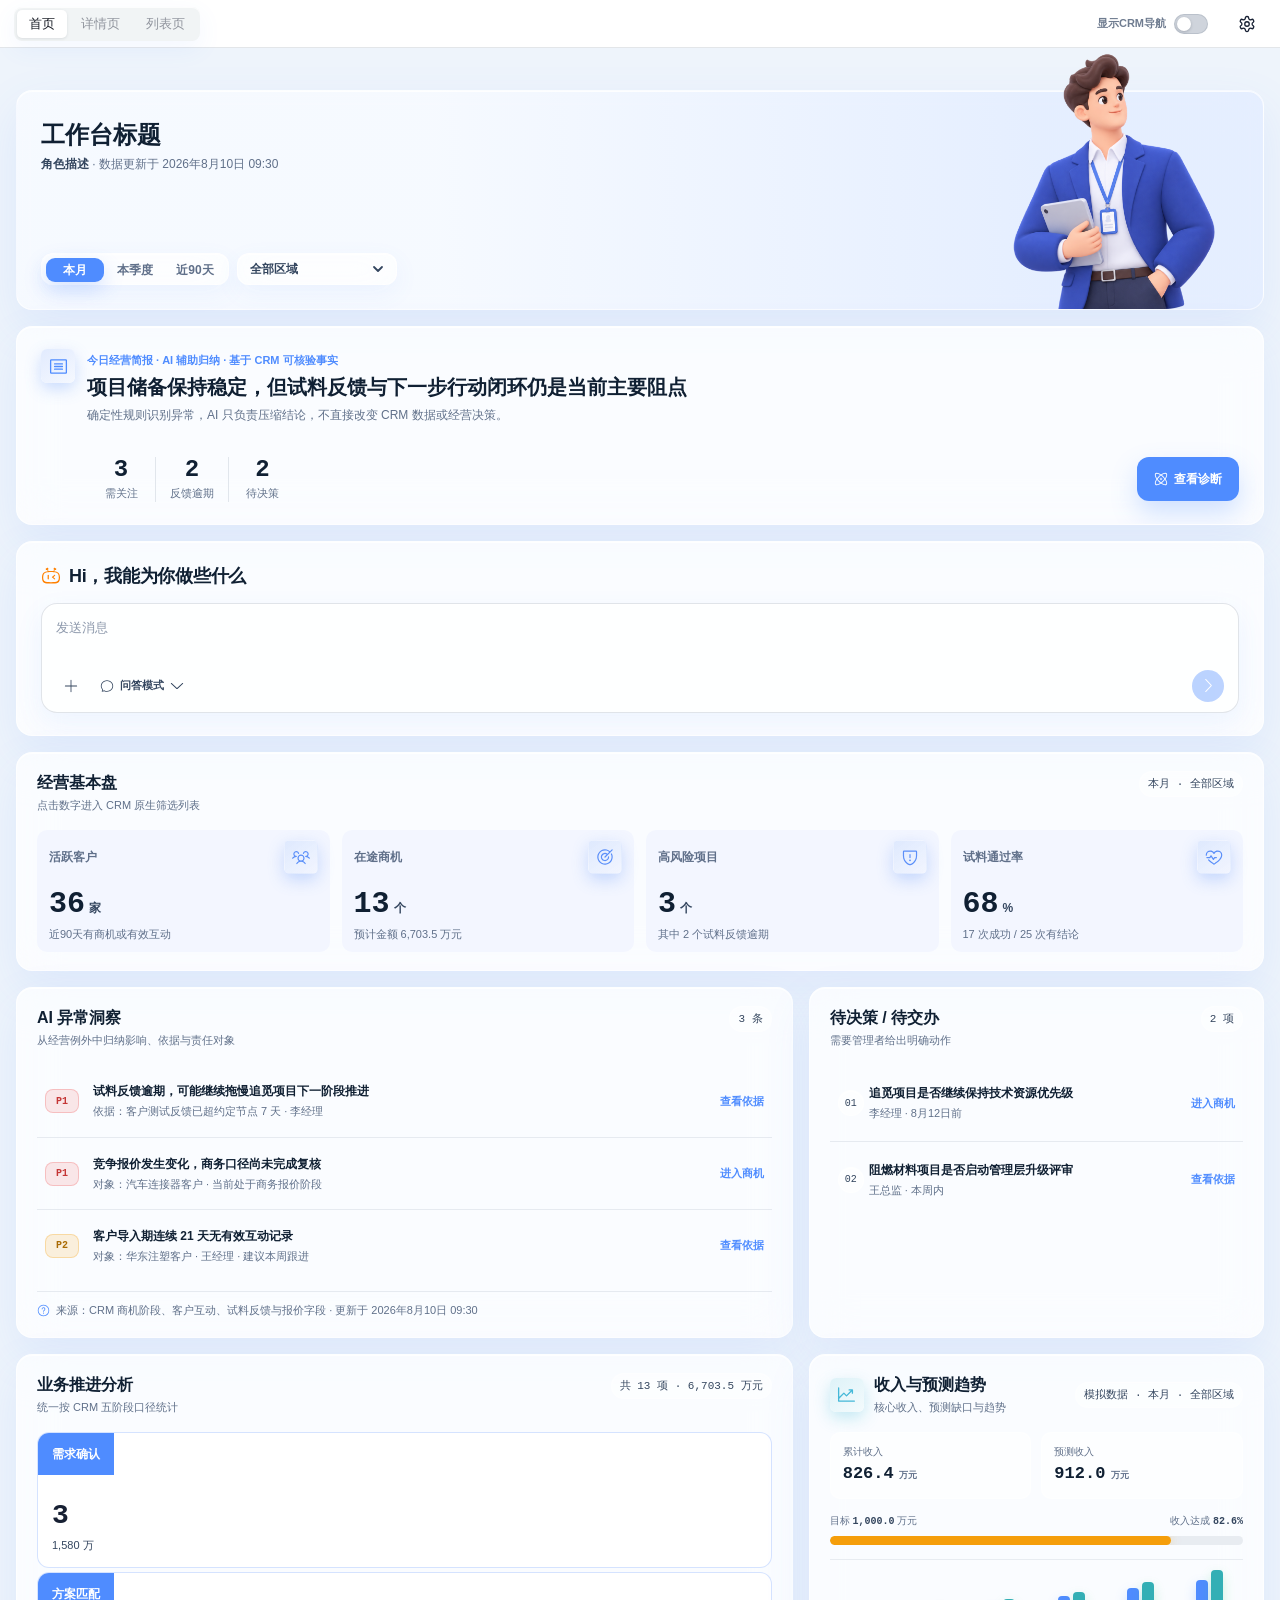
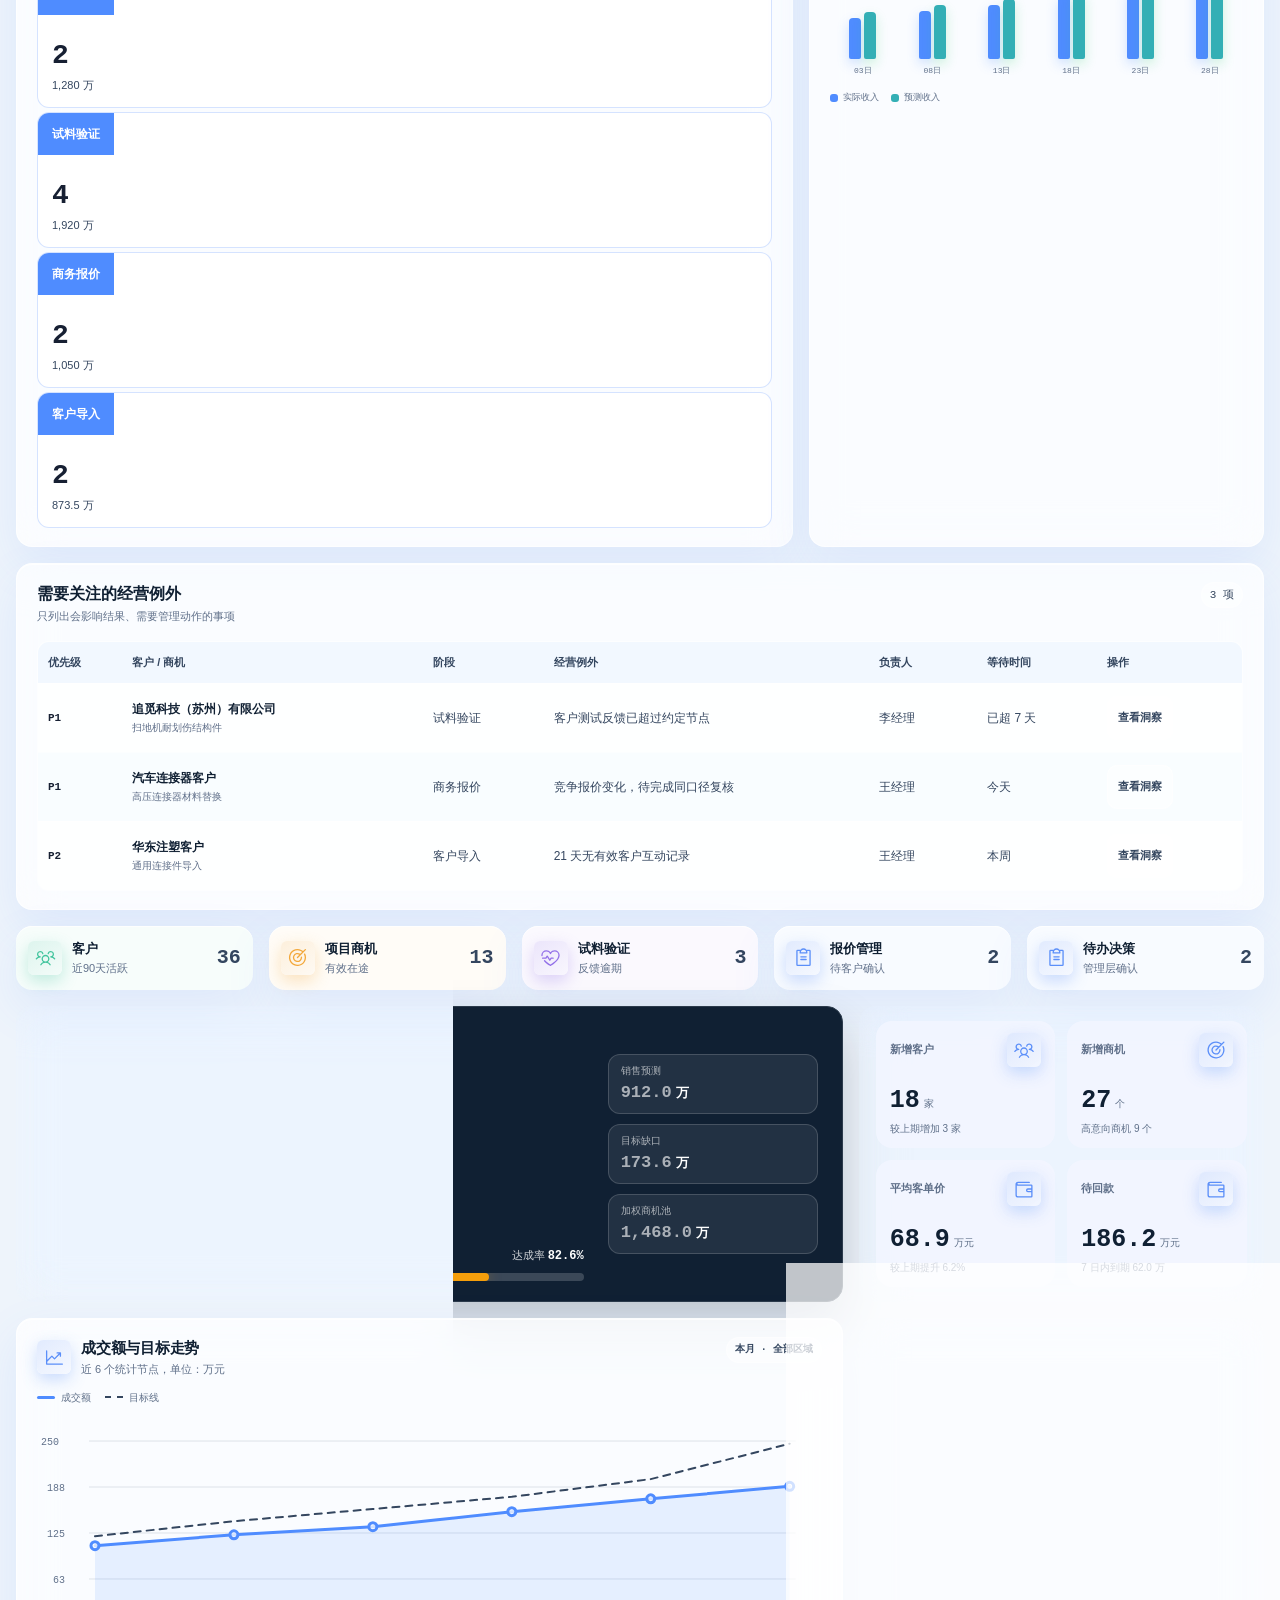
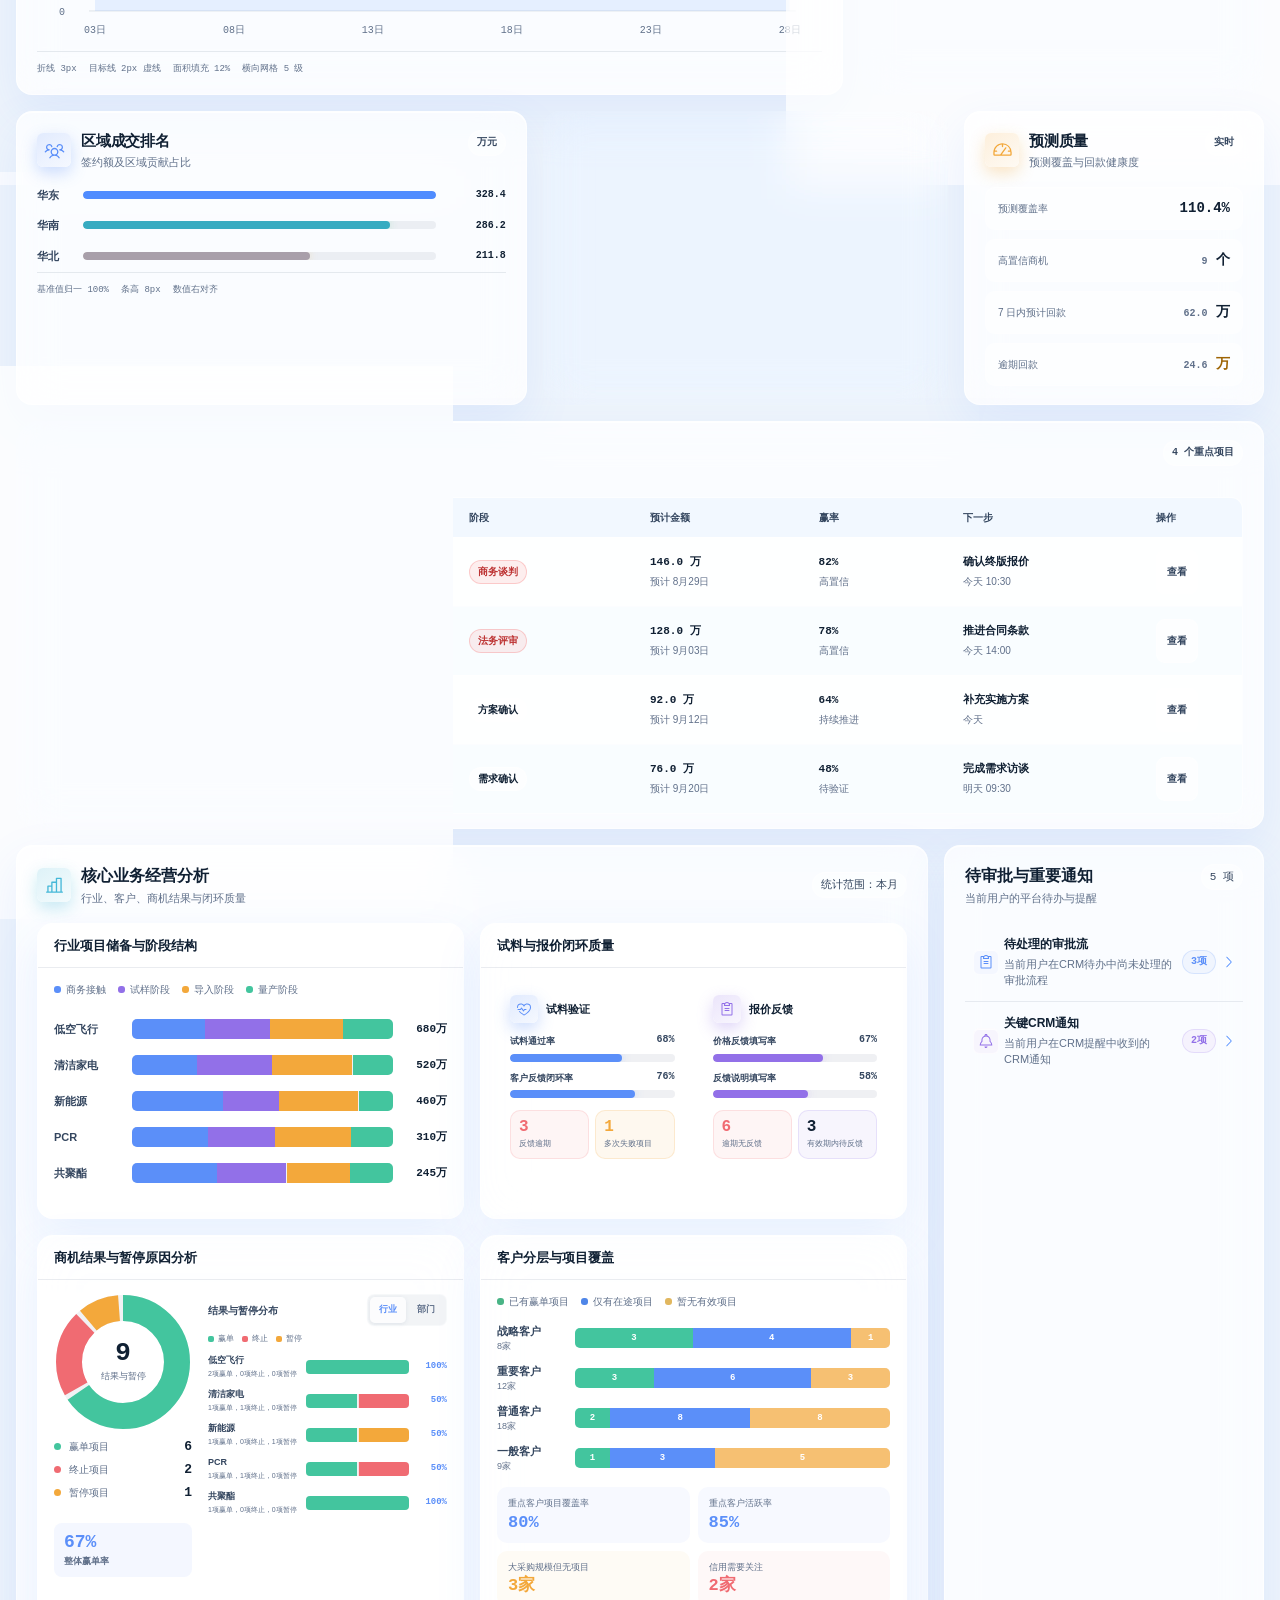
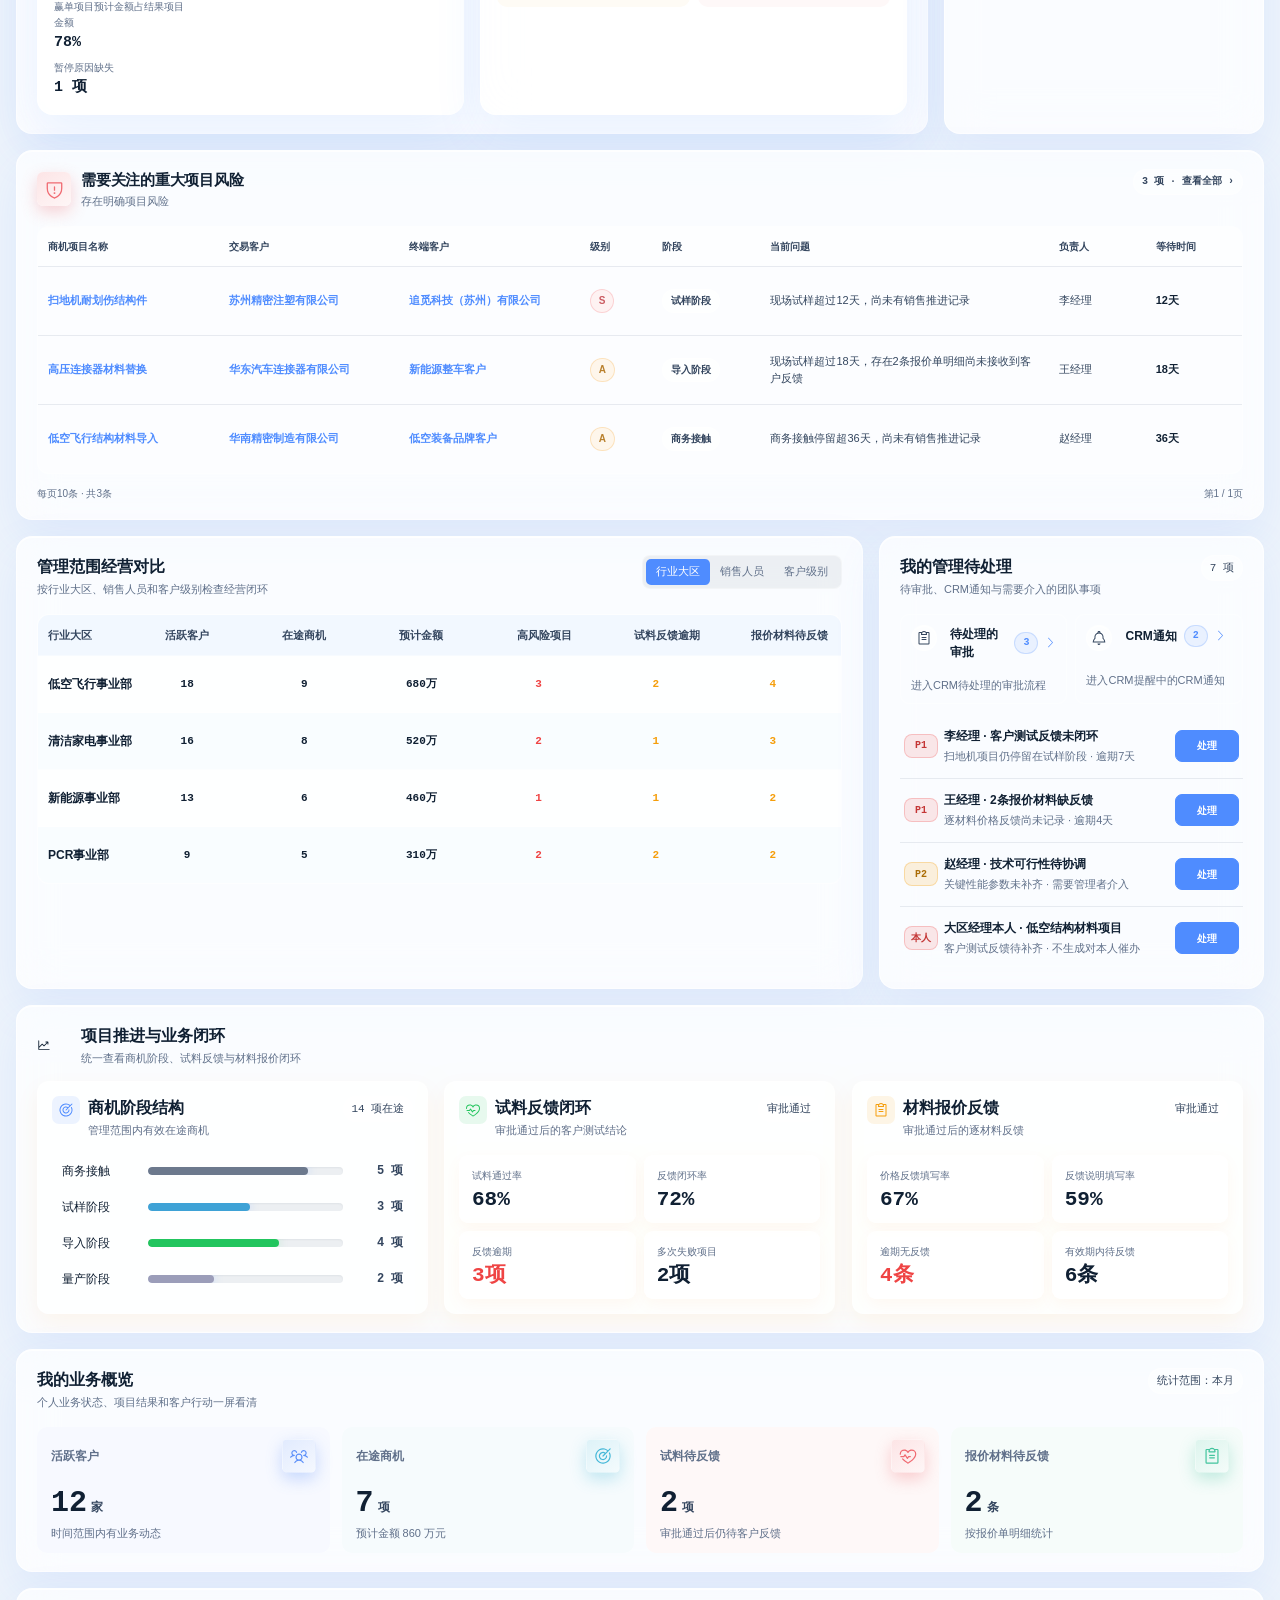
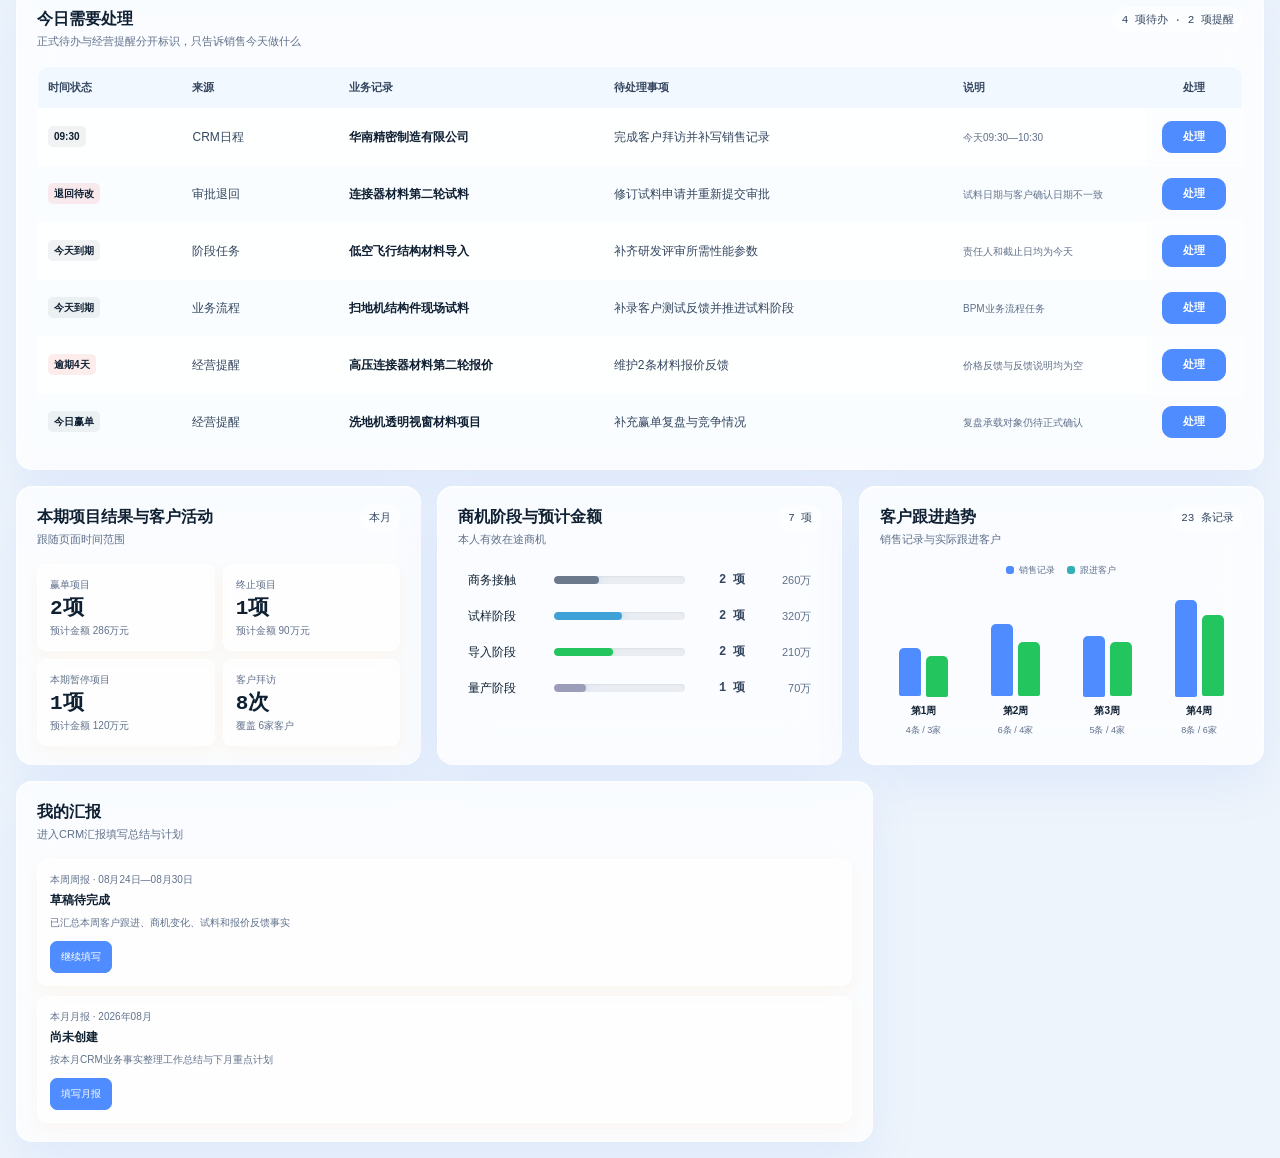
==== commit 8212f9d5: "Publish fx-workbench-ux v1.5.7" ====
--- a/assets/workbench-runtime/fxiaoke-workbench-canvas.html
+++ b/assets/workbench-runtime/fxiaoke-workbench-canvas.html
@@ -6,7 +6,7 @@
   <!-- WB_INLINE_START workbench-card-library/tokens.css -->
 <style>
 /* inlined from workbench-card-library/tokens.css */
-/* ai-workbench-ux@1.4.32: portable canvases embed these shared tokens verbatim. */
+/* ai-workbench-ux@1.5.7: portable canvases embed these shared tokens verbatim. */
 :root {
   color-scheme: light;
   --wb-bg: #eef4fb;
@@ -62,6 +62,7 @@
   --wb-module-head-padding: 10px 16px;
   --wb-flush-body-padding: 16px 20px 20px;
   --wb-page-title-copy-gap: 4px;
+  --wb-secondary-page-header-display: none;
   --wb-radius-sm: 8px;
   --wb-radius-md: 16px;
   --wb-radius-lg: 24px;
@@ -85,6 +86,7 @@
   --wb-edit-guide-size: 4px;
   --wb-edit-guide-inset: 2px;
   --wb-edit-guide-shadow: 0 0 0 2px var(--wb-card-surface), 0 0 0 4px color-mix(in srgb, var(--wb-accent) 24%, transparent);
+  --wb-edit-hide-z-index: 900;
   --wb-card-hide-action-size: 32px;
   --wb-hidden-bar-height: 40px;
   --wb-control-height: 34px;
@@ -101,6 +103,18 @@
   --wb-avatar-foreground: #ffffff;
   --wb-page-filter-height: 32px;
   --wb-page-header-control-height: var(--wb-page-filter-height, 32px);
+  --wb-rich-header-min-height: 220px;
+  --wb-rich-header-padding: 28px 24px 24px;
+  --wb-rich-header-role-size: 220px;
+  --wb-rich-header-role-render-size: calc(var(--wb-rich-header-role-size) + var(--wb-rich-header-role-overhang) + 4px);
+  --wb-rich-header-role-overhang: 36px;
+  --wb-rich-header-top-gap: 42px;
+  --wb-rich-header-role-inset: 24px;
+  --wb-rich-header-role-gradient-from: rgba(229, 238, 255, 0.20);
+  --wb-rich-header-role-gradient-to: rgba(144, 181, 255, 0.20);
+  --wb-rich-header-surface: rgba(255, 255, 255, 0.74);
+  --wb-rich-header-border: var(--wb-card-border);
+  --wb-rich-header-shadow: var(--wb-card-shadow);
   --wb-workspace-tab-list-max-width: 100%;
   --wb-workspace-tab-height: 34px;
   --wb-workspace-tab-gap: 2px;
@@ -116,6 +130,11 @@
   --wb-action-column-min: 88px;
   --wb-primary-action-height: 32px;
   --wb-compact-action-height: 32px;
+  --wb-search-control-height: 32px;
+  --wb-ai-composer-min-height: 104px;
+  --wb-stage-step-min-width: 148px;
+  --wb-stage-step-head-height: 42px;
+  --wb-stage-step-body-min-height: 92px;
   --wb-summary-metric-min-height: 112px;
   --wb-compact-baseline-card-padding: 14px 16px;
   --wb-compact-baseline-head-gap: 12px;
@@ -191,6 +210,9 @@
   --wb-card-surface: var(--wb-surface);
   --wb-card-border: var(--wb-border);
   --wb-card-shadow: var(--wb-shadow);
+  --wb-rich-header-surface: color-mix(in srgb, var(--wb-accent) 10%, var(--wb-surface));
+  --wb-rich-header-border: var(--wb-border);
+  --wb-rich-header-shadow: var(--wb-shadow);
   --wb-range-track: #3a4554;
 }
 
@@ -219,7 +241,7 @@
   <!-- WB_INLINE_START workbench-card-library/components.css -->
 <style>
 /* inlined from workbench-card-library/components.css */
-/* ai-workbench-ux@1.4.32: portable canvases embed this file after tokens.css and remove only the import above. */
+/* ai-workbench-ux@1.5.7: portable canvases embed this file after tokens.css and remove only the import above. */
 
 *, *::before, *::after { box-sizing: border-box; }
 body { margin: 0; color: var(--wb-text); background: var(--wb-bg); font-family: var(--wb-font); font-size: 14px; line-height: 1.5; }
@@ -280,6 +302,56 @@
 .wb-header > .wb-title-group > :is(h1, p) { min-width: 0; grid-column: 1; }
 .wb-header > .wb-title-group > h1 { margin: 0; writing-mode: horizontal-tb; word-break: keep-all; overflow-wrap: normal; }
 .wb-header > .wb-title-group > p { margin: 0; }
+.wb-secondary-page > .wb-header { display: var(--wb-secondary-page-header-display); }
+.wb-rich-header-card {
+  position: relative;
+  display: grid;
+  min-width: 0;
+  min-height: var(--wb-rich-header-min-height);
+  grid-template-columns: minmax(0, 1fr) var(--wb-rich-header-role-size);
+  grid-template-rows: auto minmax(12px, 1fr) auto;
+  gap: 0 var(--wb-gap-md);
+  padding: var(--wb-rich-header-padding);
+  overflow: visible;
+  background: linear-gradient(88deg, var(--wb-rich-header-role-gradient-from) 33.75%, var(--wb-rich-header-role-gradient-to) 82.55%), var(--wb-rich-header-surface);
+  border: 1px solid var(--wb-rich-header-border);
+  border-radius: var(--canvas-radius, var(--wb-radius-md));
+  box-shadow: var(--wb-rich-header-shadow);
+  backdrop-filter: var(--wb-card-backdrop-filter);
+  -webkit-backdrop-filter: var(--wb-card-backdrop-filter);
+}
+.wb-rich-header-card > .wb-title-group { position: relative; z-index: 1; grid-column: 1; grid-row: 1; align-self: start; }
+.wb-rich-header-card > :is(.wb-page-control-group, .wb-compact-action-group) { position: relative; z-index: 2; grid-column: 1; grid-row: 3; align-self: end; justify-self: start; }
+.wb-rich-header-card.has-open-select { z-index: 100; }
+.wb-rich-header-card > .wb-page-control-group.has-open-select { z-index: 3; overflow: visible; }
+.wb-rich-header-role {
+  position: absolute;
+  z-index: 0;
+  right: var(--wb-rich-header-role-inset);
+  bottom: 0;
+  width: var(--wb-rich-header-role-render-size);
+  height: var(--wb-rich-header-role-render-size);
+  margin: 0;
+  overflow: visible;
+  pointer-events: none;
+}
+.wb-rich-header-role img { display: block; width: 100%; height: 100%; object-fit: contain; object-position: center bottom; }
+[data-wb-style="minimal"] .wb-rich-header-card {
+  display: flex;
+  min-height: 0;
+  align-items: flex-start;
+  justify-content: space-between;
+  gap: var(--wb-gap-lg);
+  padding: 4px 4px 8px;
+  background: transparent;
+  border: 0;
+  border-radius: 0;
+  box-shadow: none;
+  backdrop-filter: none;
+  -webkit-backdrop-filter: none;
+}
+[data-wb-style="minimal"] .wb-rich-header-card > :is(.wb-title-group, .wb-page-control-group, .wb-compact-action-group) { position: static; }
+[data-wb-style="minimal"] .wb-rich-header-role { display: none; }
 .wb-title-meta { flex: 0 0 auto; padding: 4px 8px; color: var(--wb-text-secondary); background: var(--wb-meta-surface); border: 1px solid var(--wb-border-soft); border-radius: 999px; font-family: var(--wb-font-number); font-size: 10px; font-weight: 700; line-height: 16px; white-space: nowrap; }
 .wb-card.wb-compact-baseline-card { padding: var(--wb-compact-baseline-card-padding); }
 .wb-compact-baseline-card > .wb-card-head { margin-bottom: var(--wb-compact-baseline-head-gap); }
@@ -324,6 +396,7 @@
 .wb-range::-moz-range-track { height: 5px; background: var(--wb-range-track); border: 0; border-radius: 999px; }
 .wb-range::-moz-range-progress { height: 5px; background: var(--wb-accent); border-radius: 999px; }
 .wb-range::-moz-range-thumb { width: 14px; height: 14px; background: var(--wb-accent); border: 2px solid var(--wb-card-surface); border-radius: 50%; box-shadow: 0 1px 4px color-mix(in srgb, var(--wb-text) 20%, transparent); }
+.canvas-root.edit-mode [data-canvas-panel][hidden] { display: none !important; }
 .is-blue { --wb-tone: var(--wb-blue); }
 .is-cyan { --wb-tone: var(--wb-cyan); }
 .is-green { --wb-tone: var(--wb-green); }
@@ -335,8 +408,8 @@
 .wb-segmented { display: inline-flex; min-height: var(--wb-control-height); padding: 3px; background: var(--wb-control-surface); border: 1px solid var(--wb-border); border-radius: var(--wb-radius-sm); box-shadow: var(--wb-shadow-control); backdrop-filter: blur(18px) saturate(var(--wb-glass-saturation)); -webkit-backdrop-filter: blur(18px) saturate(var(--wb-glass-saturation)); }
 .wb-segmented button { min-height: 28px; padding: 0 12px; color: var(--wb-text-muted); background: transparent; border: 0; border-radius: 5px; font-size: 12px; transition: color var(--wb-motion), background-color var(--wb-motion); }
 .wb-segmented button:hover { color: var(--wb-text); background: var(--wb-surface-hover); }
-.wb-segmented button[aria-selected="true"] { color: #fff; background: var(--wb-accent); }
-.wb-segmented button[aria-selected="true"]:hover { color: #fff; background: var(--wb-accent); }
+.wb-segmented button:is([aria-selected="true"], [aria-pressed="true"]) { color: #fff; background: var(--wb-accent); box-shadow: 0 4px 10px color-mix(in srgb, var(--wb-accent) 24%, transparent); }
+.wb-segmented button:is([aria-selected="true"], [aria-pressed="true"]):hover { color: #fff; background: var(--wb-accent); }
 .wb-filter-segmented {
   display: inline-flex;
   width: max-content;
@@ -389,6 +462,7 @@
 .wb-select.wb-page-filter { box-sizing: border-box; height: var(--wb-page-header-control-height, 32px); min-height: var(--wb-page-header-control-height, 32px); flex: 0 0 auto; }
 .wb-page-period > button { box-sizing: border-box; height: calc(var(--wb-page-header-control-height, 32px) - 8px); min-height: 0; white-space: nowrap; }
 .wb-page-control-group { display: flex; width: max-content; max-width: none; flex: 0 0 auto; flex-wrap: nowrap; align-items: center; gap: var(--wb-gap-xs); }
+.wb-page-control-group.has-open-select { overflow: visible; }
 .wb-workspace-tab-bar { display: flex; width: 100%; min-width: 0; align-items: center; gap: var(--wb-gap-xs); }
 .wb-workspace-tab-list { display: inline-flex; width: max-content; min-width: 0; max-width: var(--wb-workspace-tab-list-max-width); height: var(--wb-workspace-tab-height); flex: 0 1 auto; align-items: center; gap: var(--wb-workspace-tab-gap); padding: 3px; overflow-x: auto; background: var(--wb-control-surface); border: 0; border-radius: var(--wb-radius-sm); box-shadow: var(--wb-shadow-control); scrollbar-width: none; backdrop-filter: blur(18px) saturate(var(--wb-glass-saturation)); -webkit-backdrop-filter: blur(18px) saturate(var(--wb-glass-saturation)); }
 .wb-workspace-tab-list::-webkit-scrollbar { display: none; }
@@ -397,6 +471,7 @@
 .wb-workspace-tab[aria-selected="true"] { color: var(--wb-text); background: var(--wb-surface-strong); }
 .wb-workspace-tab-bar > .wb-icon-button { flex: 0 0 auto; margin-left: auto; }
 .wb-select { position: relative; min-width: 108px; color: var(--wb-text); font-size: 12px; }
+.wb-select.is-open { z-index: 90; }
 .wb-select.wb-page-filter { --wb-control-height: var(--wb-page-header-control-height, 32px); }
 .wb-select-native,
 select.wb-select { width: 100%; height: var(--wb-control-height); padding: 0 30px 0 12px; color: var(--wb-text); background: var(--wb-control-surface); border: 1px solid var(--wb-border); border-radius: var(--wb-radius-sm); box-shadow: var(--wb-shadow-control); outline: 0; font-size: 12px; backdrop-filter: blur(18px) saturate(var(--wb-glass-saturation)); -webkit-backdrop-filter: blur(18px) saturate(var(--wb-glass-saturation)); }
@@ -416,6 +491,11 @@
 .wb-select-option:hover,
 .wb-select-option:focus-visible { color: var(--wb-text); background: color-mix(in srgb, var(--wb-accent) 7%, transparent); outline: 0; }
 .wb-select-option[aria-selected="true"] { color: var(--wb-text); background: color-mix(in srgb, var(--wb-accent) 11%, transparent); border-color: color-mix(in srgb, var(--wb-accent) 20%, transparent); font-weight: 700; }
+.wb-search-field { position: relative; display: flex; min-width: 0; align-items: center; color: var(--wb-text-muted); }
+.wb-search-field > svg { position: absolute; left: 11px; z-index: 1; width: 16px; height: 16px; color: currentColor; fill: currentColor; pointer-events: none; }
+.wb-search-field > input[type="search"] { width: 100%; height: var(--wb-search-control-height); min-height: var(--wb-search-control-height); padding: 0 12px 0 36px; color: var(--wb-text); background: var(--wb-control-surface); border: 1px solid var(--wb-border); border-radius: var(--wb-radius-sm); box-shadow: var(--wb-shadow-control); outline: 0; font-size: 11px; }
+.wb-search-field > input[type="search"]:hover { border-color: color-mix(in srgb, var(--wb-accent) 30%, var(--wb-border)); }
+.wb-search-field > input[type="search"]:focus-visible { border-color: color-mix(in srgb, var(--wb-accent) 58%, var(--wb-border)); box-shadow: var(--wb-shadow-control), 0 0 0 3px color-mix(in srgb, var(--wb-accent) 16%, transparent); }
 .wb-icon-button { display: inline-grid; width: var(--wb-touch-target); height: var(--wb-touch-target); place-items: center; color: var(--wb-text-secondary); background: transparent; border: 0; border-radius: var(--wb-radius-sm); }
 .wb-icon-button:hover { background: rgba(96, 112, 138, 0.08); }
 .wb-icon-button svg { width: 18px; height: 18px; fill: currentColor; }
@@ -471,6 +551,22 @@
 .wb-analysis-group { display: grid; grid-template-columns: repeat(3, minmax(0, 1fr)); gap: var(--wb-gap-sm); }
 .wb-analysis-group > .wb-subpanel { min-width: 0; }
 .wb-summary-metric-grid { min-width: 0; }
+.wb-ai-summary { display: grid; min-width: 0; grid-template-columns: minmax(0, 1fr) auto; align-items: center; gap: var(--wb-gap-lg); }
+.wb-ai-summary-copy { display: grid; min-width: 0; grid-template-columns: 34px minmax(0, 1fr); gap: var(--wb-gap-sm); }
+.wb-ai-summary-copy h2 { margin: 3px 0 4px; color: var(--wb-text); font-size: 18px; line-height: 26px; letter-spacing: 0; }
+.wb-ai-summary-copy p { margin: 0; color: var(--wb-text-muted); font-size: 12px; }
+.wb-ai-entry { min-width: 0; }
+.wb-ai-composer { display: flex; min-height: var(--wb-ai-composer-min-height); flex-direction: column; margin-top: var(--wb-gap-sm); padding: 12px; background: var(--wb-inner-tile-surface); border: 1px solid var(--wb-border); border-radius: var(--wb-radius-sm); box-shadow: var(--wb-inner-tile-shadow); }
+.wb-ai-composer:focus-within { border-color: color-mix(in srgb, var(--wb-accent) 58%, var(--wb-border)); box-shadow: 0 0 0 3px color-mix(in srgb, var(--wb-accent) 16%, transparent), var(--wb-inner-tile-shadow); }
+.wb-ai-composer :is(textarea, input) { min-width: 0; flex: 1; color: var(--wb-text); background: transparent; border: 0; outline: 0; resize: none; }
+.wb-stage-progressor { display: grid; min-width: 0; grid-template-columns: repeat(auto-fit, minmax(var(--wb-stage-step-min-width), 1fr)); gap: var(--wb-gap-sm); }
+.wb-stage-step { display: flex; min-width: 0; min-height: calc(var(--wb-stage-step-head-height) + var(--wb-stage-step-body-min-height)); flex-direction: column; padding: 0; overflow: hidden; color: var(--wb-text); background: var(--wb-surface-strong); border: 1px solid color-mix(in srgb, var(--wb-accent) 24%, var(--wb-border)); border-radius: var(--wb-radius-sm); text-align: left; }
+.wb-stage-step:hover { border-color: color-mix(in srgb, var(--wb-accent) 56%, var(--wb-border)); }
+.wb-stage-step-head { display: flex; min-height: var(--wb-stage-step-head-height); align-items: center; gap: 7px; padding: 0 14px; color: #fff; background: var(--wb-accent); font-size: 12px; font-weight: 700; }
+.wb-stage-step-head > span { opacity: .82; }
+.wb-stage-step-body { display: grid; min-height: var(--wb-stage-step-body-min-height); align-content: end; gap: 5px; padding: 14px; }
+.wb-stage-step-body strong { color: var(--wb-text); font-family: var(--wb-font-number); font-size: 28px; line-height: 32px; }
+.wb-stage-step-body small { color: var(--wb-text-secondary); font-size: 11px; }
 .wb-relation-flow { display: grid; min-width: 0; justify-items: stretch; }
 .wb-relation-tier { display: grid; min-width: 0; gap: var(--wb-gap-xs); }
 .wb-relation-tier-label { color: var(--wb-text-muted); font-size: 10px; font-weight: 700; line-height: 16px; text-align: center; }
@@ -604,6 +700,25 @@
 .wb-table .wb-avatar.wb-avatar svg,
 .wb-table .wb-avatar.wb-avatar :is(path, use, circle, rect, line, polyline, polygon) { color: inherit; fill: currentColor; }
 .wb-table-foot { display: flex; justify-content: space-between; gap: 12px; margin-top: 12px; color: var(--wb-text-muted); font-size: 10px; }
+.wb-business-list { min-width: 0; }
+
+/* A semantic match binds to the shared visual contract even inside legacy host CSS. */
+[data-wb-component="metric-card"].wb-card { background: var(--wb-card-surface) !important; border-color: var(--wb-card-border) !important; box-shadow: var(--wb-card-shadow) !important; backdrop-filter: var(--wb-card-backdrop-filter) !important; -webkit-backdrop-filter: var(--wb-card-backdrop-filter) !important; }
+[data-wb-component="metric-card"] .wb-metric { color: var(--wb-text) !important; background: color-mix(in srgb, var(--wb-tone, var(--wb-blue)) var(--wb-tone-surface-strength), var(--wb-surface-strong)) !important; border: 1px solid color-mix(in srgb, var(--wb-tone, var(--wb-blue)) var(--wb-tone-border-strength), var(--wb-border)) !important; box-shadow: none !important; }
+[data-wb-component="metric-card"] .wb-metric-label > svg { color: var(--wb-tone, var(--wb-blue)) !important; background: var(--wb-icon-surface) !important; border-color: var(--wb-icon-border) !important; box-shadow: var(--wb-icon-shadow) !important; }
+[data-wb-component="data-table"].wb-table { color: var(--wb-text-secondary); background: var(--wb-table-surface) !important; }
+[data-wb-component="data-table"].wb-table th { color: var(--wb-text-secondary) !important; background: var(--wb-table-head-surface) !important; }
+[data-wb-component="data-table"].wb-table tbody tr { background: var(--wb-table-row-surface) !important; }
+[data-wb-component="data-table"].wb-table tbody tr:nth-child(even) { background: var(--wb-table-row-alt-surface) !important; }
+[data-wb-component="data-table"].wb-table tbody tr:hover { background: var(--wb-table-row-hover-surface) !important; }
+[data-wb-component="data-table"].wb-table td { color: var(--wb-text-secondary) !important; border-color: var(--wb-border-soft) !important; }
+[data-wb-component="business-list"].wb-business-list.wb-card { color: var(--wb-text); background: var(--wb-card-surface) !important; border-color: var(--wb-card-border) !important; box-shadow: var(--wb-card-shadow) !important; }
+[data-wb-component="data-table"].wb-table .wb-status-tag { display: inline-flex !important; width: max-content !important; min-height: var(--wb-status-tag-height) !important; align-items: center !important; justify-content: center !important; padding: var(--wb-status-tag-padding) !important; color: color-mix(in srgb, var(--wb-tone) 72%, var(--wb-text)) !important; background: color-mix(in srgb, var(--wb-tone) 9%, var(--wb-surface-strong)) !important; border: 1px solid color-mix(in srgb, var(--wb-tone) 24%, var(--wb-border)) !important; border-radius: 999px !important; box-shadow: none !important; line-height: 1 !important; }
+[data-wb-component="segmented-control"].wb-page-period button:is([aria-selected="true"], [aria-pressed="true"]) { color: #fff !important; background: var(--wb-accent) !important; }
+[data-wb-component="composite-select"].wb-select > :is(.wb-select-trigger, .wb-select-native) { color: var(--wb-text-secondary); background: var(--wb-control-surface); border-color: var(--wb-border); box-shadow: var(--wb-shadow-control); }
+[data-wb-component="composite-select"].wb-select > .wb-select-menu { color: var(--wb-text-secondary); background: var(--wb-popover-surface); border-color: var(--wb-border); box-shadow: var(--wb-shadow-popover); }
+[data-wb-component="ai-brief"].wb-ai-summary,
+[data-wb-component="ai-composer"].wb-ai-entry { color: var(--wb-text) !important; background: var(--wb-card-surface) !important; border-color: var(--wb-card-border) !important; box-shadow: var(--wb-card-shadow) !important; }
 
 .wb-empty { display: grid; min-height: 220px; align-content: center; justify-items: center; padding: 24px; color: var(--wb-text-muted); text-align: center; }
 .wb-empty .wb-icon { --wb-tone: var(--wb-text-muted); box-shadow: none; }
@@ -634,12 +749,25 @@
 @media (max-width: 640px) {
   .wb-card { padding: 16px; }
   .wb-flush-card > .wb-flush-body { padding: 16px; }
+  .wb-rich-header-card {
+    min-height: 184px;
+    grid-template-columns: minmax(0, 1fr) 120px;
+    padding: 20px 16px 16px;
+  }
+  .wb-rich-header-card > .wb-page-control-group { grid-column: 1 / -1; width: 100%; max-width: 100%; z-index: 3; }
+  .wb-rich-header-card > .wb-page-control-group.has-open-select { overflow: visible; }
+  .wb-rich-header-card > .wb-compact-action-group { max-width: calc(100% - 24px); }
+  .wb-rich-header-role { right: 8px; width: 132px; height: 160px; }
+  [data-wb-style="minimal"] .wb-rich-header-card { padding: 0 2px 6px; }
   .wb-card-head { align-items: stretch; flex-direction: column; }
   .wb-title-meta { align-self: flex-start; }
   .wb-metric-grid { grid-template-columns: 1fr; }
   .wb-compact-tail-grid { grid-template-rows: none; }
   .wb-page-control-group { width: 100%; max-width: 100%; overflow-x: auto; }
   .wb-page-control-group > * { flex: 0 0 auto; }
+  .wb-ai-summary { grid-template-columns: minmax(0, 1fr); }
+  .wb-ai-summary-copy { grid-template-columns: minmax(0, 1fr); }
+  .wb-stage-progressor { display: grid; grid-auto-columns: minmax(var(--wb-stage-step-min-width), 72vw); grid-auto-flow: column; grid-template-columns: none; overflow-x: auto; overscroll-behavior-inline: contain; }
 }
 @media (prefers-reduced-motion: reduce) { *, *::before, *::after { scroll-behavior: auto !important; transition-duration: 0.01ms !important; animation-duration: 0.01ms !important; animation-delay: 0ms !important; } }
 </style>
@@ -1945,6 +2073,9 @@
     @media (max-width: 1180px) {
       .sales-workbench .sales-target-card, .sales-workbench .sales-trend-card { grid-column: span 8; }
       .sales-workbench .sales-kpi-cluster, .sales-workbench .sales-funnel-card { grid-column: span 4; }
+      .canvas-root.settings-open .sales-workbench .sales-kpi-cluster { grid-template-columns: minmax(0, 1fr) !important; }
+      .canvas-root.settings-open .sales-workbench .sales-kpi-cluster > .sales-kpi { grid-column: 1 / -1 !important; }
+      .canvas-root.settings-open .wb-inline-tool[data-inline-agent-action="mode"] > span { display: none; }
       .sales-workbench .sales-region-card { grid-column: span 5; }
       .sales-workbench .sales-actions-card { grid-column: span 7; }
       .sales-workbench .sales-forecast-card { grid-column: 1 / -1; }
@@ -2703,12 +2834,12 @@
       transition: padding-right 220ms cubic-bezier(.22, 1, .36, 1), color 180ms ease, background-color 180ms ease;
     }
     .canvas-root.settings-open { padding-right: 360px; }
-    .canvas-root[data-theme="classic"] { --canvas-bg: #eef4fb; --canvas-accent: #4f8cff; }
-    .canvas-root[data-theme="spruce"] { --canvas-bg: #eef7f3; --canvas-accent: #168b68; }
-    .canvas-root[data-theme="coral"] { --canvas-bg: #fff4ed; --canvas-accent: #e66a35; }
-    .canvas-root[data-theme="indigo"] { --canvas-bg: #f1f2fb; --canvas-accent: #5965d8; }
-    .canvas-root[data-theme="rose"] { --canvas-bg: #f9f1f3; --canvas-accent: #c3475c; }
-    .canvas-root[data-theme="graphite"] { --canvas-bg: #f1f4f6; --canvas-accent: #425a70; }
+    .canvas-root[data-color-theme="classic"] { --canvas-bg: #eef4fb; --canvas-accent: #4f8cff; }
+    .canvas-root[data-color-theme="spruce"] { --canvas-bg: #eef7f3; --canvas-accent: #168b68; }
+    .canvas-root[data-color-theme="coral"] { --canvas-bg: #fff4ed; --canvas-accent: #e66a35; }
+    .canvas-root[data-color-theme="indigo"] { --canvas-bg: #f1f2fb; --canvas-accent: #5965d8; }
+    .canvas-root[data-color-theme="rose"] { --canvas-bg: #f9f1f3; --canvas-accent: #c3475c; }
+    .canvas-root[data-color-theme="graphite"] { --canvas-bg: #f1f4f6; --canvas-accent: #425a70; }
     .canvas-root.is-dark {
       --canvas-bg: #0d1118;
       --canvas-chrome: rgba(16, 21, 29, 0.94);
@@ -2951,6 +3082,11 @@
     .theme-swatch { display: flex; height: 28px; margin-bottom: 7px; overflow: hidden; border: 1px solid rgba(0,0,0,.07); border-radius: 5px; }
     .theme-swatch i { flex: 1; }
     .theme-swatch i:last-child { flex: .34; }
+    .settings-role-control { display: grid; gap: 8px; }
+    .settings-role-control > label { color: var(--canvas-muted); font-size: 12px; }
+    .settings-role-control .wb-select { width: 100%; }
+    .settings-role-control .wb-select-trigger { width: 100%; }
+    .settings-role-note { margin: 0; padding: 10px 12px; color: var(--canvas-muted); background: var(--canvas-surface-strong); border: 1px solid var(--canvas-line); border-radius: 8px; font-size: 11px; line-height: 17px; }
     .setting-toggle { display: flex; min-height: 44px; align-items: center; justify-content: space-between; gap: 16px; color: var(--canvas-text); font-size: 12px; cursor: pointer; }
     .setting-toggle input { position: absolute; opacity: 0; pointer-events: none; }
     .toggle-track { position: relative; width: 42px; height: 24px; flex: 0 0 auto; background: color-mix(in srgb, var(--canvas-muted) 28%, transparent); border-radius: 999px; transition: background-color 160ms ease; }
@@ -2958,7 +3094,7 @@
     .setting-toggle input:checked + .toggle-track { background: var(--canvas-accent); }
     .setting-toggle input:checked + .toggle-track::after { transform: translateX(18px); }
     .setting-toggle input:focus-visible + .toggle-track { outline: 2px solid var(--canvas-accent); outline-offset: 2px; }
-    .settings-actions { display: grid; grid-template-columns: repeat(3, minmax(0, 1fr)); gap: 8px; }
+    .settings-actions { display: grid; grid-template-columns: repeat(2, minmax(0, 1fr)); gap: 8px; }
     .settings-action { min-width: 0; min-height: 44px; padding: 0 8px; color: var(--canvas-text); background: transparent; border: 1px solid var(--canvas-line); border-radius: 8px; font-size: 12px; white-space: nowrap; }
     .settings-action:hover { background: color-mix(in srgb, var(--canvas-panel) 92%, var(--canvas-text)); }
     .settings-action.is-primary { color: #ffffff; background: var(--canvas-accent); border-color: var(--canvas-accent); }
@@ -3063,7 +3199,7 @@
     .canvas-root [data-resizable-card][data-wb-hidden="true"] { display: none !important; }
     .canvas-card-hide-button {
       position: fixed;
-      z-index: 1250;
+      z-index: var(--wb-edit-hide-z-index, 900);
       display: none;
       width: var(--wb-card-hide-action-size, 32px);
       height: var(--wb-card-hide-action-size, 32px);
@@ -3798,6 +3934,71 @@
     .canvas-root .wb-header > .wb-title-group > :is(h1, p) { min-width: 0; grid-column: 1; }
     .canvas-root .wb-header > .wb-title-group > h1 { margin: 0; writing-mode: horizontal-tb; word-break: keep-all; overflow-wrap: normal; }
     .canvas-root .wb-header > .wb-title-group > p { margin: 0; }
+    .canvas-root[data-wb-style="rich"] .canvas-stage { padding-top: var(--wb-rich-header-top-gap, 42px); }
+    .canvas-root .wb-rich-header-card {
+      position: relative;
+      display: grid;
+      min-height: var(--wb-rich-header-min-height, 220px);
+      grid-template-columns: minmax(0, 1fr) var(--wb-rich-header-role-size, 220px);
+      grid-template-rows: auto minmax(12px, 1fr) auto;
+      align-items: stretch;
+      gap: 0 var(--wb-gap-md, 16px);
+      padding: var(--wb-rich-header-padding, 28px 24px 24px);
+      overflow: visible;
+      background: linear-gradient(88deg, var(--wb-rich-header-role-gradient-from) 33.75%, var(--wb-rich-header-role-gradient-to) 82.55%), var(--wb-rich-header-surface, rgba(255, 255, 255, 0.74));
+      border: 1px solid var(--wb-rich-header-border, var(--border));
+      border-radius: var(--canvas-radius, 16px);
+      box-shadow: var(--wb-rich-header-shadow, var(--wb-shadow));
+      backdrop-filter: var(--wb-card-backdrop-filter, blur(22px) saturate(140%));
+      -webkit-backdrop-filter: var(--wb-card-backdrop-filter, blur(22px) saturate(140%));
+    }
+    .canvas-root .wb-rich-header-card > .wb-title-group { width: auto; flex: none; grid-column: 1; grid-row: 1; }
+    .canvas-root .wb-rich-header-card > :is(.wb-page-control-group, .wb-compact-action-group) { width: max-content; max-width: 100%; grid-column: 1; grid-row: 3; align-self: end; justify-self: start; }
+    .canvas-root .wb-rich-header-card.has-open-select { z-index: 100; }
+    .canvas-root .wb-rich-header-card > .wb-page-control-group.has-open-select { z-index: 3; overflow: visible; }
+    .canvas-root[data-wb-style="minimal"] .wb-rich-header-card {
+      display: flex;
+      min-height: 0;
+      align-items: flex-start;
+      justify-content: space-between;
+      gap: 24px;
+      padding: 4px 4px 8px;
+      background: transparent;
+      border: 0;
+      border-radius: 0;
+      box-shadow: none;
+      backdrop-filter: none;
+      -webkit-backdrop-filter: none;
+    }
+    .canvas-root[data-wb-style="minimal"] .wb-rich-header-card > .wb-title-group { width: 100%; flex: 1 1 auto; }
+    .canvas-root[data-wb-style="minimal"] .wb-rich-header-card > :is(.wb-page-control-group, .wb-compact-action-group) { flex: 0 0 auto; }
+    .canvas-root[data-wb-style="minimal"] .wb-rich-header-role { display: none; }
+    @media (min-width: 761px) and (max-width: 1120px) {
+      .canvas-root.settings-open .wb-rich-header-card {
+        display: grid;
+        min-height: 190px;
+        grid-template-columns: minmax(0, 1fr) 142px;
+        grid-template-rows: auto minmax(12px, 1fr) auto;
+        gap: 0 12px;
+        padding: 22px 18px 18px;
+      }
+      .canvas-root.settings-open .wb-rich-header-role { right: 8px; width: 148px; height: 176px; }
+      .canvas-root.settings-open .wb-rich-header-card > :is(.wb-page-control-group, .wb-compact-action-group) { width: max-content; max-width: 100%; }
+    }
+    @media (max-width: 640px) {
+      .canvas-root .wb-rich-header-card {
+        min-height: 184px;
+        grid-template-columns: minmax(0, 1fr) 120px;
+        grid-template-rows: auto minmax(12px, 1fr) auto;
+        padding: 20px 16px 16px;
+      }
+      .canvas-root[data-wb-style="rich"] .canvas-stage { padding-top: var(--wb-rich-header-top-gap, 42px); }
+      .canvas-root .wb-rich-header-card > .wb-page-control-group { grid-column: 1 / -1; width: 100%; max-width: 100%; z-index: 3; }
+      .canvas-root .wb-rich-header-card > .wb-page-control-group.has-open-select { overflow: visible; }
+      .canvas-root .wb-rich-header-card > .wb-compact-action-group { width: max-content; max-width: calc(100% - 24px); }
+      .canvas-root .wb-rich-header-role { right: 8px; width: 132px; height: 160px; }
+      .canvas-root[data-wb-style="minimal"] .wb-rich-header-card { padding: 0 2px 6px; }
+    }
     .canvas-root.edit-mode #canvasOpportunityInsightPanel [data-edit-grid] { gap: max(12px, var(--canvas-gap)) !important; }
   </style>
 </head>
@@ -3864,9 +4065,9 @@
         <span class="enterprise-name">北京易动纷享科技有限责任公司</span>
       </div>
       <div class="top-tools" data-od-id="top-tools">
-        <label class="global-search" data-od-id="global-search">
+        <label class="global-search wb-search-field" data-od-id="global-search" data-wb-semantic="global-search" data-wb-component="search-field" aria-label="全局搜索">
           <span class="search-scope">全部 <svg class="fx-svg" aria-hidden="true"><use href="#fx-arrow-down"></use></svg></span>
-          <input type="search" aria-label="全局搜索" placeholder="搜索">
+          <input type="search" aria-label="全局搜索" placeholder="搜索" data-wb-field-key="query" data-wb-field-label="搜索关键词" data-wb-field-type="query">
           <svg class="fx-svg" aria-hidden="true"><use href="#fx-search"></use></svg>
         </label>
         <button class="tool-button optional-tool" type="button" title="最近访问" aria-label="最近访问" data-od-id="tool-recent"><svg class="fx-svg" aria-hidden="true"><use href="#fx-draftbox"></use></svg></button>
@@ -3997,13 +4198,13 @@
                   <p><strong>角色描述</strong> · 数据更新于 2026年8月10日 09:30</p>
                 </div>
                 <div class="wb-filters wb-page-control-group" data-od-id="workbench-filters">
-                  <div class="wb-segmented wb-page-period" role="group" aria-label="统计周期">
+                  <div class="wb-segmented wb-page-period" role="group" aria-label="统计周期" data-wb-semantic="reporting-period" data-wb-component="segmented-control">
                     <button class="active" type="button" data-workbench-period="本月" aria-pressed="true" data-od-id="period-month">本月</button>
                     <button type="button" data-workbench-period="本季度" aria-pressed="false" data-od-id="period-quarter">本季度</button>
                     <button type="button" data-workbench-period="近90天" aria-pressed="false" data-od-id="period-90-days">近90天</button>
                   </div>
-                  <div class="wb-select wb-page-filter" data-wb-select>
-                    <select class="wb-filter-select wb-select-native" id="workbenchRegion" aria-label="选择区域" data-workbench-region="" data-od-id="workbench-region" data-wb-select-native>
+                  <div class="wb-select wb-page-filter" data-wb-select data-wb-semantic="enum-filter" data-wb-component="composite-select" aria-label="地区筛选">
+                    <select class="wb-filter-select wb-select-native" id="workbenchRegion" aria-label="选择区域" data-workbench-region="" data-od-id="workbench-region" data-wb-select-native data-wb-field-key="region" data-wb-field-label="地区" data-wb-field-type="enum">
                       <option>全部区域</option>
                       <option>华东</option>
                       <option>华南</option>
@@ -4021,8 +4222,8 @@
               </header>
 
               <div class="wb-hero-grid" data-od-id="operation-hero-grid">
-                <section class="wb-summary" data-od-id="operation-conclusion">
-                  <div class="wb-summary-copy">
+                <section class="wb-summary wb-card wb-ai-summary" data-od-id="operation-conclusion" data-wb-semantic="ai-summary" data-wb-component="ai-brief" aria-labelledby="operation-conclusion-title">
+                  <div class="wb-summary-copy wb-ai-summary-copy">
                     <span class="wb-summary-mark"><svg class="fx-svg" aria-hidden="true"><use href="#vg-article"></use></svg></span>
                     <div>
                       <span>今日经营简报 · AI 辅助归纳 · 基于 CRM 可核验事实</span>
@@ -4040,7 +4241,7 @@
                   </div>
                 </section>
 
-                <section class="wb-assistant-card" aria-labelledby="inlineAgentTitle" data-od-id="inline-agent-card">
+                <section class="wb-assistant-card wb-card wb-ai-entry" aria-labelledby="inlineAgentTitle" data-od-id="inline-agent-card" data-wb-semantic="ai-entry" data-wb-component="ai-composer">
                   <div class="wb-assistant-head">
                     <span class="wb-assistant-mark" aria-hidden="true">
                       <svg class="shareagent-icon" viewBox="0 0 18 18" fill="none">
@@ -4051,8 +4252,8 @@
                     </span>
                     <div><h2 id="inlineAgentTitle">Hi，我能为你做些什么</h2></div>
                   </div>
-                  <form class="wb-inline-composer" id="inlineAgentComposer">
-                    <textarea class="wb-inline-input" id="inlineAgentInput" rows="2" aria-label="向经营助手提问" placeholder="发送消息"></textarea>
+                  <form class="wb-inline-composer wb-ai-composer" id="inlineAgentComposer">
+                    <textarea class="wb-inline-input" id="inlineAgentInput" rows="2" aria-label="向经营助手提问" placeholder="发送消息" data-wb-field-key="query" data-wb-field-label="向经营助手提问" data-wb-field-type="query"></textarea>
                     <div class="wb-inline-toolbar">
                       <div class="wb-inline-tools">
                         <button class="wb-inline-tool" type="button" data-inline-agent-action="add" aria-label="添加附件"><svg class="fx-svg" aria-hidden="true"><use href="#fx-add"></use></svg></button>
@@ -4064,25 +4265,25 @@
                 </section>
               </div>
 
-              <section class="wb-section" data-od-id="operation-baseline">
-                <div class="wb-section-head">
+              <section class="wb-section wb-card wb-compact-baseline-card" data-od-id="operation-baseline" data-wb-semantic="kpi-card" data-wb-component="metric-card" aria-labelledby="operation-baseline-title">
+                <div class="wb-section-head wb-card-head">
                   <div><h2 data-od-id="operation-baseline-title">经营基本盘</h2><p>点击数字进入 CRM 原生筛选列表</p></div>
                   <span id="workbenchPeriodText">本月 · 全部区域</span>
                 </div>
-                <div class="wb-metric-grid">
-                  <button class="wb-metric" type="button" data-workbench-action="活跃客户" data-od-id="metric-active-customers">
+                <div class="wb-summary-metric-grid wb-metric-grid" aria-label="经营基本盘指标">
+                  <button class="wb-metric is-blue" type="button" data-workbench-action="活跃客户" data-od-id="metric-active-customers" data-wb-field-key="active-customers" data-wb-field-label="活跃客户" data-wb-field-type="number" data-wb-unit="家" data-wb-value="36">
                     <span class="wb-metric-label"><svg class="fx-svg" aria-hidden="true"><use href="#vg-users-three"></use></svg>活跃客户</span>
                     <span class="wb-metric-value"><strong>36</strong><em>家</em></span><small>近90天有商机或有效互动</small>
                   </button>
-                  <button class="wb-metric" type="button" data-workbench-action="在途商机" data-od-id="metric-open-opportunities">
+                  <button class="wb-metric is-cyan" type="button" data-workbench-action="在途商机" data-od-id="metric-open-opportunities" data-wb-field-key="open-opportunities" data-wb-field-label="在途商机" data-wb-field-type="number" data-wb-unit="个" data-wb-value="13">
                     <span class="wb-metric-label"><svg class="fx-svg" aria-hidden="true"><use href="#vg-target"></use></svg>在途商机</span>
                     <span class="wb-metric-value"><strong>13</strong><em>个</em></span><small>预计金额 6,703.5 万元</small>
                   </button>
-                  <button class="wb-metric" type="button" data-workbench-action="高风险项目" data-od-id="metric-high-risk">
+                  <button class="wb-metric is-red" type="button" data-workbench-action="高风险项目" data-od-id="metric-high-risk" data-wb-field-key="high-risk-projects" data-wb-field-label="高风险项目" data-wb-field-type="number" data-wb-unit="个" data-wb-value="3">
                     <span class="wb-metric-label"><svg class="fx-svg" aria-hidden="true"><use href="#vg-shield-warning"></use></svg>高风险项目</span>
                     <span class="wb-metric-value"><strong>3</strong><em>个</em></span><small>其中 2 个试料反馈逾期</small>
                   </button>
-                  <button class="wb-metric" type="button" data-workbench-action="试料通过率" data-od-id="metric-trial-pass-rate">
+                  <button class="wb-metric is-green" type="button" data-workbench-action="试料通过率" data-od-id="metric-trial-pass-rate" data-wb-field-key="trial-pass-rate" data-wb-field-label="试料通过率" data-wb-field-type="rate" data-wb-unit="%" data-wb-value="68">
                     <span class="wb-metric-label"><svg class="fx-svg" aria-hidden="true"><use href="#vg-heartbeat"></use></svg>试料通过率</span>
                     <span class="wb-metric-value"><strong>68</strong><em>%</em></span><small>17 次成功 / 25 次有结论</small>
                   </button>
@@ -4131,12 +4332,12 @@
                     <div><h2 data-od-id="project-stage-title">业务推进分析</h2><p>统一按 CRM 五阶段口径统计</p></div>
                     <span>共 13 项 · 6,703.5 万元</span>
                   </div>
-                  <div class="wb-stage-list">
-                    <button class="wb-stage-row" type="button" data-workbench-action="需求确认阶段" data-od-id="stage-demand-confirm"><span>需求确认</span><span class="wb-stage-track"><span class="wb-stage-fill" style="width: 24%;"></span></span><b>3 项</b><em>1,580 万</em></button>
-                    <button class="wb-stage-row" type="button" data-workbench-action="方案匹配阶段" data-od-id="stage-solution-match"><span>方案匹配</span><span class="wb-stage-track"><span class="wb-stage-fill" style="width: 19%;"></span></span><b>2 项</b><em>1,280 万</em></button>
-                    <button class="wb-stage-row" type="button" data-workbench-action="试料验证阶段" data-od-id="stage-trial-validation"><span>试料验证</span><span class="wb-stage-track"><span class="wb-stage-fill" style="width: 29%;"></span></span><b>4 项</b><em>1,920 万</em></button>
-                    <button class="wb-stage-row" type="button" data-workbench-action="商务报价阶段" data-od-id="stage-business-quote"><span>商务报价</span><span class="wb-stage-track"><span class="wb-stage-fill" style="width: 16%;"></span></span><b>2 项</b><em>1,050 万</em></button>
-                    <button class="wb-stage-row" type="button" data-workbench-action="客户导入阶段" data-od-id="stage-customer-onboarding"><span>客户导入</span><span class="wb-stage-track"><span class="wb-stage-fill" style="width: 13%;"></span></span><b>2 项</b><em>873.5 万</em></button>
+                  <div class="wb-stage-list wb-stage-progressor" role="list" aria-label="业务阶段推进器" data-wb-semantic="stage-progressor" data-wb-component="stage-progressor">
+                    <button class="wb-stage-step" role="listitem" type="button" data-workbench-action="需求确认阶段" data-od-id="stage-demand-confirm" data-wb-stage-index="1" data-wb-field-key="demand-confirm" data-wb-field-label="需求确认" data-wb-field-type="enum"><span class="wb-stage-step-head">需求确认</span><span class="wb-stage-step-body"><strong data-wb-field-key="count" data-wb-field-label="商机数量" data-wb-field-type="number" data-wb-unit="项" data-wb-value="3">3</strong><small data-wb-field-key="amount" data-wb-field-label="预计金额" data-wb-field-type="amount" data-wb-unit="万" data-wb-value="1580">1,580 万</small></span></button>
+                    <button class="wb-stage-step" role="listitem" type="button" data-workbench-action="方案匹配阶段" data-od-id="stage-solution-match" data-wb-stage-index="2" data-wb-field-key="solution-match" data-wb-field-label="方案匹配" data-wb-field-type="enum"><span class="wb-stage-step-head">方案匹配</span><span class="wb-stage-step-body"><strong data-wb-field-key="count" data-wb-field-label="商机数量" data-wb-field-type="number" data-wb-unit="项" data-wb-value="2">2</strong><small data-wb-field-key="amount" data-wb-field-label="预计金额" data-wb-field-type="amount" data-wb-unit="万" data-wb-value="1280">1,280 万</small></span></button>
+                    <button class="wb-stage-step" role="listitem" type="button" data-workbench-action="试料验证阶段" data-od-id="stage-trial-validation" data-wb-stage-index="3" data-wb-field-key="trial-validation" data-wb-field-label="试料验证" data-wb-field-type="enum"><span class="wb-stage-step-head">试料验证</span><span class="wb-stage-step-body"><strong data-wb-field-key="count" data-wb-field-label="商机数量" data-wb-field-type="number" data-wb-unit="项" data-wb-value="4">4</strong><small data-wb-field-key="amount" data-wb-field-label="预计金额" data-wb-field-type="amount" data-wb-unit="万" data-wb-value="1920">1,920 万</small></span></button>
+                    <button class="wb-stage-step" role="listitem" type="button" data-workbench-action="商务报价阶段" data-od-id="stage-business-quote" data-wb-stage-index="4" data-wb-field-key="business-quote" data-wb-field-label="商务报价" data-wb-field-type="enum"><span class="wb-stage-step-head">商务报价</span><span class="wb-stage-step-body"><strong data-wb-field-key="count" data-wb-field-label="商机数量" data-wb-field-type="number" data-wb-unit="项" data-wb-value="2">2</strong><small data-wb-field-key="amount" data-wb-field-label="预计金额" data-wb-field-type="amount" data-wb-unit="万" data-wb-value="1050">1,050 万</small></span></button>
+                    <button class="wb-stage-step" role="listitem" type="button" data-workbench-action="客户导入阶段" data-od-id="stage-customer-onboarding" data-wb-stage-index="5" data-wb-field-key="customer-onboarding" data-wb-field-label="客户导入" data-wb-field-type="enum"><span class="wb-stage-step-head">客户导入</span><span class="wb-stage-step-body"><strong data-wb-field-key="count" data-wb-field-label="商机数量" data-wb-field-type="number" data-wb-unit="项" data-wb-value="2">2</strong><small data-wb-field-key="amount" data-wb-field-label="预计金额" data-wb-field-type="amount" data-wb-unit="万" data-wb-value="873.5">873.5 万</small></span></button>
                   </div>
                 </section>
 
@@ -4167,19 +4368,19 @@
                 </section>
               </div>
 
-              <section class="wb-section" data-od-id="operation-exceptions">
+              <section class="wb-section wb-card wb-business-list" data-od-id="operation-exceptions" data-wb-semantic="business-list" data-wb-component="business-list" aria-labelledby="operation-exceptions-title">
                 <div class="wb-section-head">
                   <div><h2 data-od-id="operation-exceptions-title">需要关注的经营例外</h2><p>只列出会影响结果、需要管理动作的事项</p></div>
                   <span>3 项</span>
                 </div>
                 <div class="wb-table-wrap">
-                  <table class="wb-table" aria-label="经营例外清单">
+                  <table class="wb-table" aria-label="经营例外清单" data-wb-semantic="business-table" data-wb-component="data-table">
                     <colgroup><col style="width: 7%;"><col style="width: 25%;"><col style="width: 10%;"><col style="width: 27%;"><col style="width: 9%;"><col style="width: 10%;"><col style="width: 12%;"></colgroup>
-                    <thead><tr><th>优先级</th><th>客户 / 商机</th><th>阶段</th><th>经营例外</th><th>负责人</th><th>等待时间</th><th>操作</th></tr></thead>
+                    <thead><tr><th id="exception-priority" scope="col" data-wb-field-key="priority" data-wb-field-label="优先级" data-wb-field-type="enum">优先级</th><th id="exception-entity" scope="col" data-wb-field-key="entity" data-wb-field-label="客户 / 商机" data-wb-field-type="entity">客户 / 商机</th><th id="exception-stage" scope="col" data-wb-field-key="stage" data-wb-field-label="阶段" data-wb-field-type="enum">阶段</th><th id="exception-reason" scope="col" data-wb-field-key="reason" data-wb-field-label="经营例外" data-wb-field-type="text">经营例外</th><th id="exception-owner" scope="col" data-wb-field-key="owner" data-wb-field-label="负责人" data-wb-field-type="person">负责人</th><th id="exception-wait" scope="col" data-wb-field-key="waiting-time" data-wb-field-label="等待时间" data-wb-field-type="duration">等待时间</th><th id="exception-action" scope="col" data-wb-field-key="action" data-wb-field-label="操作" data-wb-field-type="action">操作</th></tr></thead>
                     <tbody>
-                      <tr data-od-id="exception-dreame"><td><b>P1</b></td><td><span>追觅科技（苏州）有限公司</span><small>扫地机耐划伤结构件</small></td><td>试料验证</td><td>客户测试反馈已超过约定节点</td><td>李经理</td><td>已超 7 天</td><td><button class="wb-table-action" type="button" data-workbench-action="追觅商机洞察">查看洞察</button></td></tr>
-                      <tr data-od-id="exception-connector"><td><b>P1</b></td><td><span>汽车连接器客户</span><small>高压连接器材料替换</small></td><td>商务报价</td><td>竞争报价变化，待完成同口径复核</td><td>王经理</td><td>今天</td><td><button class="wb-table-action" type="button" data-workbench-action="连接器商机洞察">查看洞察</button></td></tr>
-                      <tr data-od-id="exception-injection"><td><b>P2</b></td><td><span>华东注塑客户</span><small>通用连接件导入</small></td><td>客户导入</td><td>21 天无有效客户互动记录</td><td>王经理</td><td>本周</td><td><button class="wb-table-action" type="button" data-workbench-action="注塑客户洞察">查看洞察</button></td></tr>
+                      <tr data-od-id="exception-dreame"><td headers="exception-priority" data-wb-field-key="priority"><b>P1</b></td><td headers="exception-entity" data-wb-field-key="entity"><span>追觅科技（苏州）有限公司</span><small>扫地机耐划伤结构件</small></td><td headers="exception-stage" data-wb-field-key="stage">试料验证</td><td headers="exception-reason" data-wb-field-key="reason">客户测试反馈已超过约定节点</td><td headers="exception-owner" data-wb-field-key="owner">李经理</td><td headers="exception-wait" data-wb-field-key="waiting-time">已超 7 天</td><td headers="exception-action" data-wb-field-key="action"><button class="wb-table-action" type="button" data-workbench-action="追觅商机洞察">查看洞察</button></td></tr>
+                      <tr data-od-id="exception-connector"><td headers="exception-priority" data-wb-field-key="priority"><b>P1</b></td><td headers="exception-entity" data-wb-field-key="entity"><span>汽车连接器客户</span><small>高压连接器材料替换</small></td><td headers="exception-stage" data-wb-field-key="stage">商务报价</td><td headers="exception-reason" data-wb-field-key="reason">竞争报价变化，待完成同口径复核</td><td headers="exception-owner" data-wb-field-key="owner">王经理</td><td headers="exception-wait" data-wb-field-key="waiting-time">今天</td><td headers="exception-action" data-wb-field-key="action"><button class="wb-table-action" type="button" data-workbench-action="连接器商机洞察">查看洞察</button></td></tr>
+                      <tr data-od-id="exception-injection"><td headers="exception-priority" data-wb-field-key="priority"><b>P2</b></td><td headers="exception-entity" data-wb-field-key="entity"><span>华东注塑客户</span><small>通用连接件导入</small></td><td headers="exception-stage" data-wb-field-key="stage">客户导入</td><td headers="exception-reason" data-wb-field-key="reason">21 天无有效客户互动记录</td><td headers="exception-owner" data-wb-field-key="owner">王经理</td><td headers="exception-wait" data-wb-field-key="waiting-time">本周</td><td headers="exception-action" data-wb-field-key="action"><button class="wb-table-action" type="button" data-workbench-action="注塑客户洞察">查看洞察</button></td></tr>
                     </tbody>
                   </table>
                 </div>
@@ -4229,21 +4430,21 @@
                   </div>
                 </section>
 
-                <div class="sales-kpi-cluster" data-od-id="sales-kpi-cluster">
-                  <button class="sales-kpi" type="button" data-workbench-action="新增客户" data-od-id="sales-kpi-new-customers">
-                    <span class="sales-kpi-label">新增客户<svg class="fx-svg" aria-hidden="true"><use href="#vg-users-three"></use></svg></span>
+                <div class="sales-kpi-cluster wb-card wb-compact-baseline-card wb-summary-metric-grid wb-metric-grid" data-od-id="sales-kpi-cluster" data-wb-semantic="kpi-card" data-wb-component="metric-card" aria-label="销售核心指标">
+                  <button class="sales-kpi wb-metric is-blue" type="button" data-workbench-action="新增客户" data-od-id="sales-kpi-new-customers" data-wb-field-key="new-customers" data-wb-field-label="新增客户" data-wb-field-type="number" data-wb-unit="家" data-wb-value="18">
+                    <span class="sales-kpi-label wb-metric-label"><span>新增客户</span><svg class="fx-svg" aria-hidden="true"><use href="#vg-users-three"></use></svg></span>
                     <span class="sales-kpi-value"><strong data-sales-value="customers">18</strong><em>家</em></span><small data-sales-note="customers">较上期增加 3 家</small>
                   </button>
-                  <button class="sales-kpi" type="button" data-workbench-action="新增商机" data-od-id="sales-kpi-opportunities">
-                    <span class="sales-kpi-label">新增商机<svg class="fx-svg" aria-hidden="true"><use href="#vg-target"></use></svg></span>
+                  <button class="sales-kpi wb-metric is-green" type="button" data-workbench-action="新增商机" data-od-id="sales-kpi-opportunities" data-wb-field-key="new-opportunities" data-wb-field-label="新增商机" data-wb-field-type="number" data-wb-unit="个" data-wb-value="27">
+                    <span class="sales-kpi-label wb-metric-label"><span>新增商机</span><svg class="fx-svg" aria-hidden="true"><use href="#vg-target"></use></svg></span>
                     <span class="sales-kpi-value"><strong data-sales-value="opportunities">27</strong><em>个</em></span><small data-sales-note="opportunities">高意向商机 9 个</small>
                   </button>
-                  <button class="sales-kpi" type="button" data-workbench-action="平均客单价" data-od-id="sales-kpi-ticket">
-                    <span class="sales-kpi-label">平均客单价<svg class="fx-svg" aria-hidden="true"><use href="#vg-chart-line-up"></use></svg></span>
+                  <button class="sales-kpi wb-metric is-orange" type="button" data-workbench-action="平均客单价" data-od-id="sales-kpi-ticket" data-wb-field-key="average-order-value" data-wb-field-label="平均客单价" data-wb-field-type="amount" data-wb-unit="万元" data-wb-value="68.9">
+                    <span class="sales-kpi-label wb-metric-label"><span>平均客单价</span><svg class="fx-svg wb-semantic-icon" aria-hidden="true"><use href="#vg-wallet"></use></svg></span>
                     <span class="sales-kpi-value"><strong data-sales-value="ticket">68.9</strong><em>万元</em></span><small data-sales-note="ticket">较上期提升 6.2%</small>
                   </button>
-                  <button class="sales-kpi" type="button" data-workbench-action="待回款" data-od-id="sales-kpi-receivables">
-                    <span class="sales-kpi-label">待回款<svg class="fx-svg" aria-hidden="true"><use href="#vg-clipboard-text"></use></svg></span>
+                  <button class="sales-kpi wb-metric is-red" type="button" data-workbench-action="待回款" data-od-id="sales-kpi-receivables" data-wb-field-key="receivables" data-wb-field-label="待回款" data-wb-field-type="amount" data-wb-unit="万元" data-wb-value="186.2">
+                    <span class="sales-kpi-label wb-metric-label"><span>待回款</span><svg class="fx-svg wb-semantic-icon" aria-hidden="true"><use href="#vg-wallet"></use></svg></span>
                     <span class="sales-kpi-value"><strong data-sales-value="receivables">186.2</strong><em>万元</em></span><small data-sales-note="receivables">7 日内到期 62.0 万</small>
                   </button>
                 </div>
@@ -4322,19 +4523,19 @@
                   </div>
                 </section>
 
-                <section class="sales-panel sales-table-card" data-od-id="sales-opportunity-table-card">
+                <section class="sales-panel sales-table-card wb-card wb-business-list" data-od-id="sales-opportunity-table-card" data-wb-semantic="business-list" data-wb-component="business-list" aria-labelledby="sales-opportunity-table-title">
                   <div class="sales-panel-head">
                     <div class="sales-title-group"><span class="sales-title-icon is-success"><svg class="fx-svg" aria-hidden="true"><use href="#vg-target"></use></svg></span><div><h2 data-od-id="sales-opportunity-table-title">重点商机推进</h2><p>按预计成交日期与风险优先级排列</p></div></div>
                     <span data-sales-table-count="">4 个重点项目</span>
                   </div>
-                  <div class="sales-table-wrap">
-                    <table class="sales-table" data-od-id="sales-opportunity-table">
-                      <thead><tr><th style="width: 22%;">客户 / 商机</th><th style="width: 13%;">区域</th><th style="width: 15%;">阶段</th><th style="width: 14%;">预计金额</th><th style="width: 12%;">赢率</th><th style="width: 16%;">下一步</th><th style="width: 8%;">操作</th></tr></thead>
+                  <div class="sales-table-wrap wb-table-wrap">
+                    <table class="sales-table wb-table" data-od-id="sales-opportunity-table" data-wb-semantic="business-table" data-wb-component="data-table" aria-label="重点商机推进">
+                      <thead><tr><th id="sales-opp-entity" scope="col" style="width: 22%;" data-wb-field-key="entity" data-wb-field-label="客户 / 商机" data-wb-field-type="entity">客户 / 商机</th><th id="sales-opp-region" scope="col" style="width: 13%;" data-wb-field-key="region" data-wb-field-label="区域" data-wb-field-type="enum">区域</th><th id="sales-opp-stage" scope="col" style="width: 15%;" data-wb-field-key="stage" data-wb-field-label="阶段" data-wb-field-type="status">阶段</th><th id="sales-opp-amount" scope="col" style="width: 14%;" data-wb-field-key="amount" data-wb-field-label="预计金额" data-wb-field-type="amount" data-wb-unit="万">预计金额</th><th id="sales-opp-probability" scope="col" style="width: 12%;" data-wb-field-key="probability" data-wb-field-label="赢率" data-wb-field-type="rate" data-wb-unit="%">赢率</th><th id="sales-opp-next" scope="col" style="width: 16%;" data-wb-field-key="next-action" data-wb-field-label="下一步" data-wb-field-type="text">下一步</th><th id="sales-opp-action" scope="col" style="width: 8%;" data-wb-field-key="action" data-wb-field-label="操作" data-wb-field-type="action">操作</th></tr></thead>
                       <tbody>
-                        <tr data-sales-row-region="华东"><td><b>华芯电子</b><small>智能制造一体化项目</small></td><td>华东</td><td><span class="sales-stage is-hot">商务谈判</span></td><td><b>146.0 万</b><small>预计 8月29日</small></td><td><b>82%</b><small>高置信</small></td><td><b>确认终版报价</b><small>今天 10:30</small></td><td><button class="sales-table-action" type="button" data-workbench-action="查看华芯电子商机">查看</button></td></tr>
-                        <tr data-sales-row-region="华南"><td><b>瑞康医疗</b><small>区域营销数字化项目</small></td><td>华南</td><td><span class="sales-stage is-hot">法务评审</span></td><td><b>128.0 万</b><small>预计 9月03日</small></td><td><b>78%</b><small>高置信</small></td><td><b>推进合同条款</b><small>今天 14:00</small></td><td><button class="sales-table-action" type="button" data-workbench-action="查看瑞康医疗商机">查看</button></td></tr>
-                        <tr data-sales-row-region="华北"><td><b>远景能源</b><small>渠道协同平台项目</small></td><td>华北</td><td><span class="sales-stage">方案确认</span></td><td><b>92.0 万</b><small>预计 9月12日</small></td><td><b>64%</b><small>持续推进</small></td><td><b>补充实施方案</b><small>今天</small></td><td><button class="sales-table-action" type="button" data-workbench-action="查看远景能源商机">查看</button></td></tr>
-                        <tr data-sales-row-region="华东"><td><b>星瀚智造</b><small>经销商管理升级项目</small></td><td>华东</td><td><span class="sales-stage">需求确认</span></td><td><b>76.0 万</b><small>预计 9月20日</small></td><td><b>48%</b><small>待验证</small></td><td><b>完成需求访谈</b><small>明天 09:30</small></td><td><button class="sales-table-action" type="button" data-workbench-action="查看星瀚智造商机">查看</button></td></tr>
+                        <tr data-sales-row-region="华东"><td headers="sales-opp-entity" data-wb-field-key="entity"><b>华芯电子</b><small>智能制造一体化项目</small></td><td headers="sales-opp-region" data-wb-field-key="region">华东</td><td headers="sales-opp-stage" data-wb-field-key="stage"><span class="sales-stage is-hot">商务谈判</span></td><td headers="sales-opp-amount" data-wb-field-key="amount"><b>146.0 万</b><small>预计 8月29日</small></td><td headers="sales-opp-probability" data-wb-field-key="probability"><b>82%</b><small>高置信</small></td><td headers="sales-opp-next" data-wb-field-key="next-action"><b>确认终版报价</b><small>今天 10:30</small></td><td headers="sales-opp-action" data-wb-field-key="action"><button class="sales-table-action" type="button" data-workbench-action="查看华芯电子商机">查看</button></td></tr>
+                        <tr data-sales-row-region="华南"><td headers="sales-opp-entity" data-wb-field-key="entity"><b>瑞康医疗</b><small>区域营销数字化项目</small></td><td headers="sales-opp-region" data-wb-field-key="region">华南</td><td headers="sales-opp-stage" data-wb-field-key="stage"><span class="sales-stage is-hot">法务评审</span></td><td headers="sales-opp-amount" data-wb-field-key="amount"><b>128.0 万</b><small>预计 9月03日</small></td><td headers="sales-opp-probability" data-wb-field-key="probability"><b>78%</b><small>高置信</small></td><td headers="sales-opp-next" data-wb-field-key="next-action"><b>推进合同条款</b><small>今天 14:00</small></td><td headers="sales-opp-action" data-wb-field-key="action"><button class="sales-table-action" type="button" data-workbench-action="查看瑞康医疗商机">查看</button></td></tr>
+                        <tr data-sales-row-region="华北"><td headers="sales-opp-entity" data-wb-field-key="entity"><b>远景能源</b><small>渠道协同平台项目</small></td><td headers="sales-opp-region" data-wb-field-key="region">华北</td><td headers="sales-opp-stage" data-wb-field-key="stage"><span class="sales-stage">方案确认</span></td><td headers="sales-opp-amount" data-wb-field-key="amount"><b>92.0 万</b><small>预计 9月12日</small></td><td headers="sales-opp-probability" data-wb-field-key="probability"><b>64%</b><small>持续推进</small></td><td headers="sales-opp-next" data-wb-field-key="next-action"><b>补充实施方案</b><small>今天</small></td><td headers="sales-opp-action" data-wb-field-key="action"><button class="sales-table-action" type="button" data-workbench-action="查看远景能源商机">查看</button></td></tr>
+                        <tr data-sales-row-region="华东"><td headers="sales-opp-entity" data-wb-field-key="entity"><b>星瀚智造</b><small>经销商管理升级项目</small></td><td headers="sales-opp-region" data-wb-field-key="region">华东</td><td headers="sales-opp-stage" data-wb-field-key="stage"><span class="sales-stage">需求确认</span></td><td headers="sales-opp-amount" data-wb-field-key="amount"><b>76.0 万</b><small>预计 9月20日</small></td><td headers="sales-opp-probability" data-wb-field-key="probability"><b>48%</b><small>待验证</small></td><td headers="sales-opp-next" data-wb-field-key="next-action"><b>完成需求访谈</b><small>明天 09:30</small></td><td headers="sales-opp-action" data-wb-field-key="action"><button class="sales-table-action" type="button" data-workbench-action="查看星瀚智造商机">查看</button></td></tr>
                       </tbody>
                     </table>
                   </div>
@@ -4356,7 +4557,7 @@
               <div class="record-panel">
                 <div class="record-toolbar">
                   <div class="record-filter-group">
-                    <label class="record-search"><svg class="fx-svg" aria-hidden="true"><use href="#fx-search"></use></svg><input id="recordSearchInput" type="search" placeholder="搜索名称、负责人或区域" autocomplete="off"></label>
+                    <label class="record-search wb-search-field" data-wb-semantic="list-search" data-wb-component="search-field" aria-label="搜索 CRM 记录列表"><svg class="fx-svg" aria-hidden="true"><use href="#fx-search"></use></svg><input id="recordSearchInput" type="search" placeholder="搜索名称、负责人或区域" autocomplete="off" aria-label="搜索 CRM 记录列表" data-wb-field-key="query" data-wb-field-label="列表搜索关键词" data-wb-field-type="query"></label>
                     <span class="record-status is-active" id="recordFilterLabel">全部客户</span>
                   </div>
                   <span class="record-count" id="recordListCount">0 条记录</span>
@@ -5326,6 +5527,19 @@
           ["id", "aria-labelledby", "data-od-id", "data-workbench-action", "data-edit-grid", "data-edit-grid-key", "data-wb-grid-key", "data-wb-edit-scope", "data-wb-empty", "data-resizable-card", "data-wb-default-grid", "data-wb-card-grid"].forEach((attribute) => element.removeAttribute(attribute));
           element.style.removeProperty("--card-start");
           element.style.removeProperty("--card-span");
+        });
+        grid.querySelectorAll('[data-wb-semantic="business-table"]').forEach((table, tableIndex) => {
+          const headers = [...table.querySelectorAll("th")];
+          headers.forEach((header, columnIndex) => {
+            const fieldKey = header.dataset.wbFieldKey || `column-${columnIndex + 1}`;
+            header.id = `agent-sales-${tableIndex + 1}-${fieldKey}`;
+            table.querySelectorAll("tbody tr").forEach((row) => {
+              const cell = row.children[columnIndex];
+              if (!cell || cell.tagName !== "TD") return;
+              cell.setAttribute("headers", header.id);
+              cell.dataset.wbFieldKey = fieldKey;
+            });
+          });
         });
         grid.querySelectorAll("button").forEach((button) => {
           const readonly = document.createElement("div");
@@ -6975,12 +7189,7 @@
   ];
 
   const render = () => `
-    <div class="opportunity-insight-page wb-inner" data-language-fixed>
-      <header class="wb-header opp-page-header">
-        <div class="wb-title-group"><h1>${T("商机项目经营洞察", "Opportunity Project Operating Insight")}</h1><p>${T("扫地机耐划伤结构件 · 基于 CRM 可核验事实", "Scratch-resistant robot vacuum structural part · Based on verifiable CRM facts")}</p></div>
-        <div class="opp-header-actions wb-compact-action-group">${action("刷新洞察", "Refresh insight", "已按当前商机刷新经营洞察", "Operating insight refreshed for this opportunity")}${action("打开 CRM", "Open CRM", "打开CRM原生商机项目详情", "Open the native CRM opportunity project detail", "opp-action-primary")}</div>
-      </header>
-
+    <div class="opportunity-insight-page wb-inner wb-secondary-page" data-language-fixed>
       <section class="wb-card wb-flush-card opportunity-record-card" data-od-id="opportunity-insight-record">
         <div class="opp-breadcrumb"><b>CRM</b><svg viewBox="0 0 16 16" aria-hidden="true"><path d="m6 3 5 5-5 5"></path></svg><span>${T("商机项目列表", "Opportunity project list")}</span><svg viewBox="0 0 16 16" aria-hidden="true"><path d="m6 3 5 5-5 5"></path></svg><strong>${T("扫地机耐划伤结构件", "Scratch-resistant robot vacuum structural part")}</strong></div>
         <div class="opp-record-main">
@@ -6990,13 +7199,13 @@
         <nav class="opp-record-tabs" data-opp-aria-zh="CRM记录视图" data-opp-aria-en="CRM record views" aria-label="CRM记录视图"><button type="button" data-opp-action data-message-zh="切换到基本信息" data-message-en="Switch to basic information">${T("基本信息", "Basic information")}</button><button type="button" data-opp-action data-message-zh="切换到销售记录" data-message-en="Switch to sales records">${T("销售记录", "Sales records")}</button><button type="button" data-opp-action data-message-zh="切换到相关信息" data-message-en="Switch to related information">${T("相关信息", "Related information")}</button><button class="active" type="button" aria-current="page">${T("商机项目经营洞察", "Opportunity project operating insight")}</button></nav>
       </section>
 
-      <section class="wb-card wb-compact-baseline-card opportunity-status-card" data-od-id="opportunity-insight-status">
+      <section class="wb-card wb-compact-baseline-card opportunity-status-card" data-od-id="opportunity-insight-status" data-wb-semantic="kpi-card" data-wb-component="metric-card" aria-label="${T("当前阶段经营指标", "Current-stage operating metrics")}">
         <header class="wb-card-head"><div class="wb-baseline-head-copy"><h2>${T("当前阶段", "Current stage")}</h2><p>${T("商机项目需求 · 商机阶段", "Opportunity project requirement · Stage")}</p></div><span class="wb-baseline-meta">${T("试样阶段", "Trial stage")}</span></header>
         <div class="wb-summary-metric-grid wb-metric-grid" data-opp-aria-zh="当前阶段经营指标" data-opp-aria-en="Current-stage operating metrics" aria-label="当前阶段经营指标">
-          <article class="wb-metric is-cyan"><span class="wb-metric-label"><span>${T("阶段已停留", "Stage duration")}</span>${icon("gauge")}</span><strong>12${T("天", " days")}</strong><small>${T("按阶段变更时间计算", "Calculated from stage change")}</small></article>
-          <article class="wb-metric is-orange"><span class="wb-metric-label"><span>${T("最后跟进", "Last follow-up")}</span>${icon("heartbeat")}</span><strong>8${T("天前", " days ago")}</strong><small>${T("来自商机项目需求", "From opportunity project requirement")}</small></article>
-          <article class="wb-metric is-blue"><span class="wb-metric-label"><span>${T("预计项目金额", "Expected amount")}</span>${icon("wallet")}</span><strong>${T("420万元", "CNY 4.2m")}</strong><small>${T("商机项目需求 · 预计项目金额", "Opportunity project requirement")}</small></article>
-          <article class="wb-metric is-red"><span class="wb-metric-label"><span>${T("规则状态", "Rule status")}</span>${icon("shield-warning")}</span><strong>${T("已超过7天阈值", "7-day threshold exceeded")}</strong><small>${T("且最近7天无销售推进", "No sales progress in the last 7 days")}</small></article>
+          <article class="wb-metric is-cyan" data-wb-field-key="stage-duration" data-wb-field-label="阶段已停留" data-wb-field-type="duration" data-wb-unit="天" data-wb-value="12"><span class="wb-metric-label"><span>${T("阶段已停留", "Stage duration")}</span>${icon("gauge")}</span><strong>12${T("天", " days")}</strong><small>${T("按阶段变更时间计算", "Calculated from stage change")}</small></article>
+          <article class="wb-metric is-orange" data-wb-field-key="last-follow-up" data-wb-field-label="最后跟进" data-wb-field-type="duration" data-wb-unit="天前" data-wb-value="8"><span class="wb-metric-label"><span>${T("最后跟进", "Last follow-up")}</span>${icon("heartbeat")}</span><strong>8${T("天前", " days ago")}</strong><small>${T("来自商机项目需求", "From opportunity project requirement")}</small></article>
+          <article class="wb-metric is-blue" data-wb-field-key="expected-amount" data-wb-field-label="预计项目金额" data-wb-field-type="amount" data-wb-unit="万元" data-wb-value="420"><span class="wb-metric-label"><span>${T("预计项目金额", "Expected amount")}</span>${icon("wallet")}</span><strong>${T("420万元", "CNY 4.2m")}</strong><small>${T("商机项目需求 · 预计项目金额", "Opportunity project requirement")}</small></article>
+          <article class="wb-metric is-red" data-wb-field-key="rule-status" data-wb-field-label="规则状态" data-wb-field-type="status" data-wb-value="threshold-exceeded"><span class="wb-metric-label"><span>${T("规则状态", "Rule status")}</span>${icon("shield-warning")}</span><strong>${T("已超过7天阈值", "7-day threshold exceeded")}</strong><small>${T("且最近7天无销售推进", "No sales progress in the last 7 days")}</small></article>
         </div>
       </section>
 
@@ -7130,12 +7339,7 @@
     `<button class="wb-compact-action ${className}" type="button" data-customer-action data-message-zh="${messageZh}" data-message-en="${messageEn}">${T(labelZh, labelEn)}</button>`;
 
   const render = () => `
-    <div class="customer-insight-page wb-inner" data-language-fixed>
-      <header class="wb-header customer-page-header">
-        <div class="wb-title-group"><h1>${T("客户经营洞察", "Customer Operating Insight")}</h1><p>${T("苏州精密注塑有限公司 · 基于 CRM 可核验事实", "Suzhou Precision Injection Molding Co., Ltd. · Based on verifiable CRM facts")}</p></div>
-        <div class="customer-header-actions wb-compact-action-group">${action("刷新洞察", "Refresh insight", "已按当前客户刷新经营洞察", "Operating insight refreshed for this customer")}${action("打开 CRM", "Open CRM", "打开CRM原生客户详情", "Open the native CRM customer detail", "is-primary")}</div>
-      </header>
-
+    <div class="customer-insight-page wb-inner wb-secondary-page" data-language-fixed>
       <section class="wb-card wb-flush-card customer-record-card" data-od-id="customer-insight-record">
         <div class="customer-breadcrumb"><b>CRM</b>${chevron()}<span>${T("客户列表", "Customer list")}</span>${chevron()}<strong>${T("苏州精密注塑有限公司", "Suzhou Precision Injection Molding Co., Ltd.")}</strong></div>
         <div class="customer-record-main">
@@ -7329,6 +7533,13 @@
     var menu = root.querySelector("[data-wb-select-menu]");
     var options = Array.from(root.querySelectorAll("[data-wb-select-option]"));
     if (!nativeSelect || !trigger || !value || !menu || !options.length) return null;
+    var nativeOptions = Array.from(nativeSelect.options);
+    options.forEach(function (option, index) {
+      var nativeOption = nativeOptions[index];
+      if (nativeOption && !nativeOption.hasAttribute("value")) nativeOption.value = option.dataset.value;
+    });
+    var overflowOwner = root.closest(".wb-page-control-group");
+    var stackingOwner = root.closest(".wb-rich-header-card");
 
     function selectedOption() {
       return options.find(function (option) { return option.dataset.value === nativeSelect.value; }) || options[0];
@@ -7345,6 +7556,9 @@
     function close(restoreFocus) {
       menu.hidden = true;
       trigger.setAttribute("aria-expanded", "false");
+      root.classList.remove("is-open");
+      if (overflowOwner) overflowOwner.classList.remove("has-open-select");
+      if (stackingOwner) stackingOwner.classList.remove("has-open-select");
       if (activeInstance === instance) activeInstance = null;
       if (restoreFocus) trigger.focus();
     }
@@ -7354,6 +7568,9 @@
       if (activeInstance && activeInstance !== instance) activeInstance.close(false);
       menu.hidden = false;
       trigger.setAttribute("aria-expanded", "true");
+      root.classList.add("is-open");
+      if (overflowOwner) overflowOwner.classList.add("has-open-select");
+      if (stackingOwner) stackingOwner.classList.add("has-open-select");
       activeInstance = instance;
       if (focusSelected) selectedOption().focus();
     }
@@ -7512,14 +7729,28 @@
 }());
 </script>
 <!-- WB_INLINE_END workbench-card-library/chart-interactions.js -->
+  <script type="application/json" id="canvasRoleImageAssets">{"分析师-女.png":"[data-uri]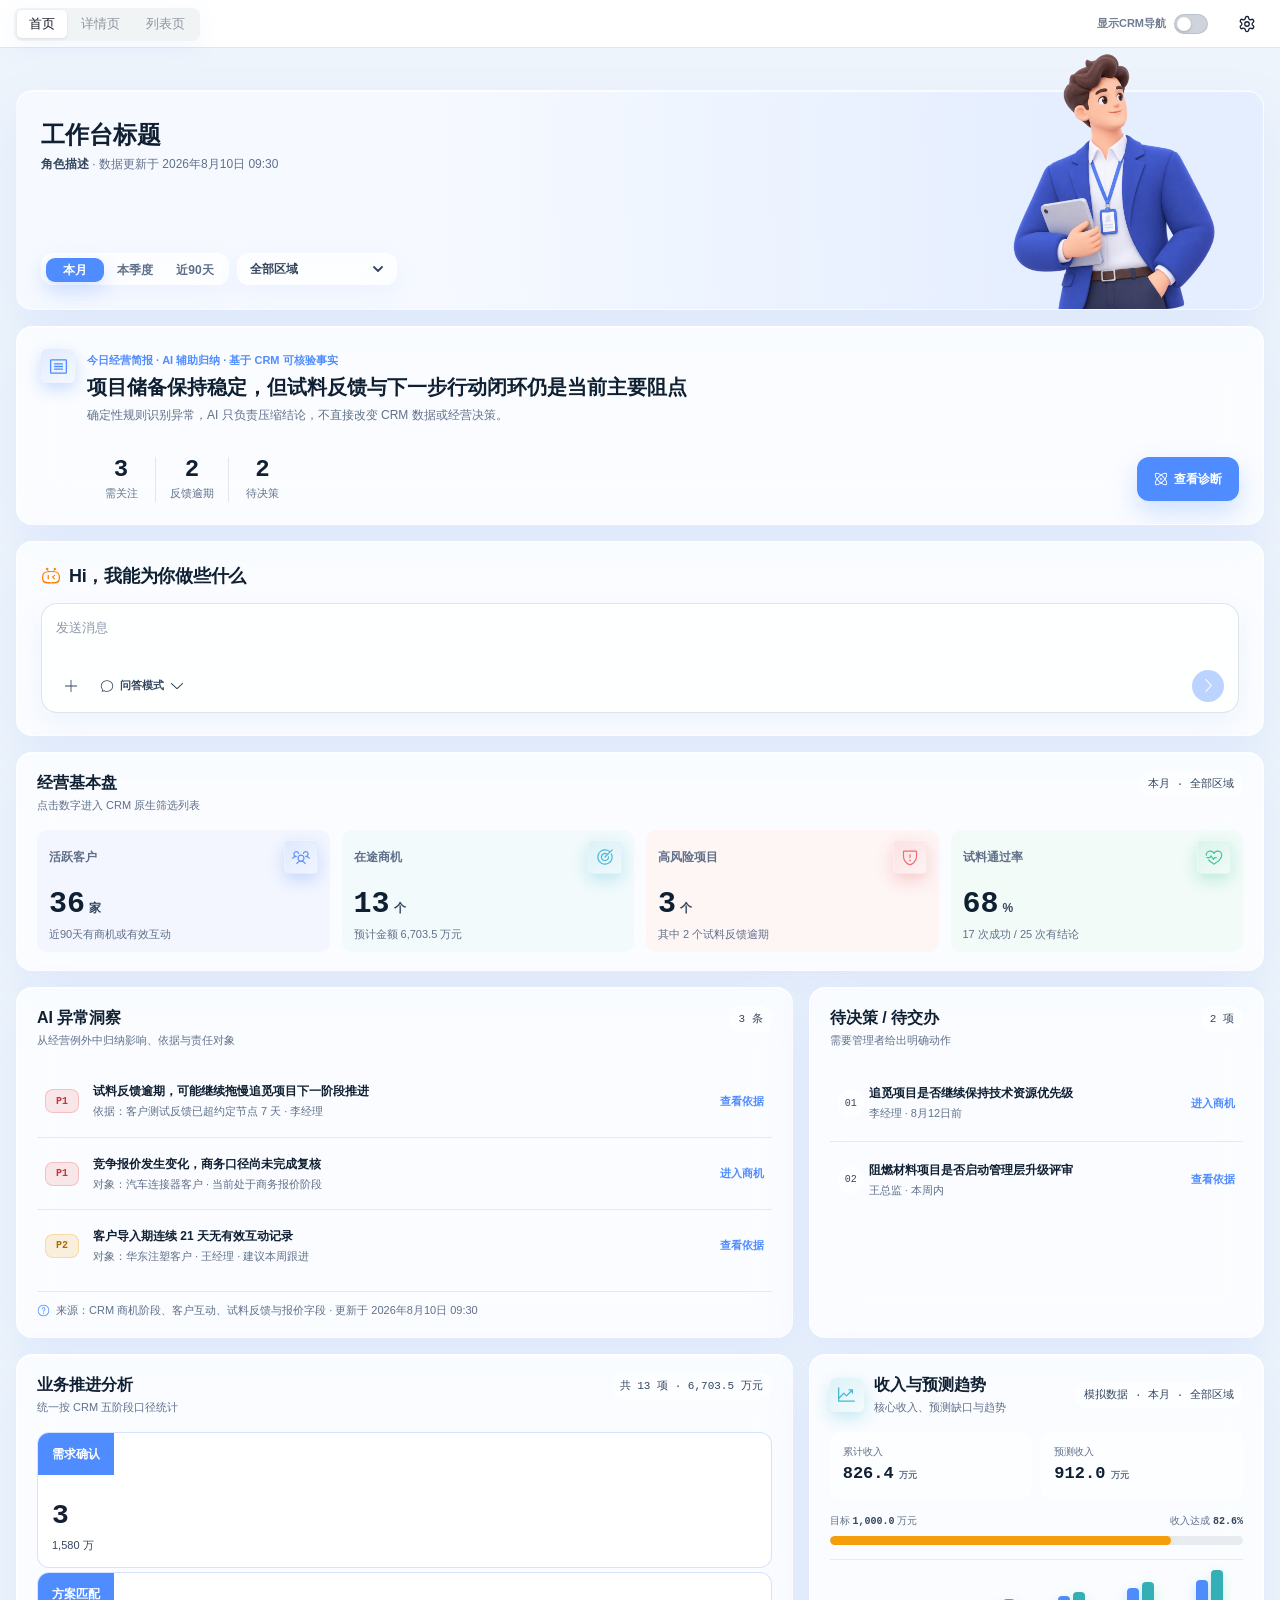
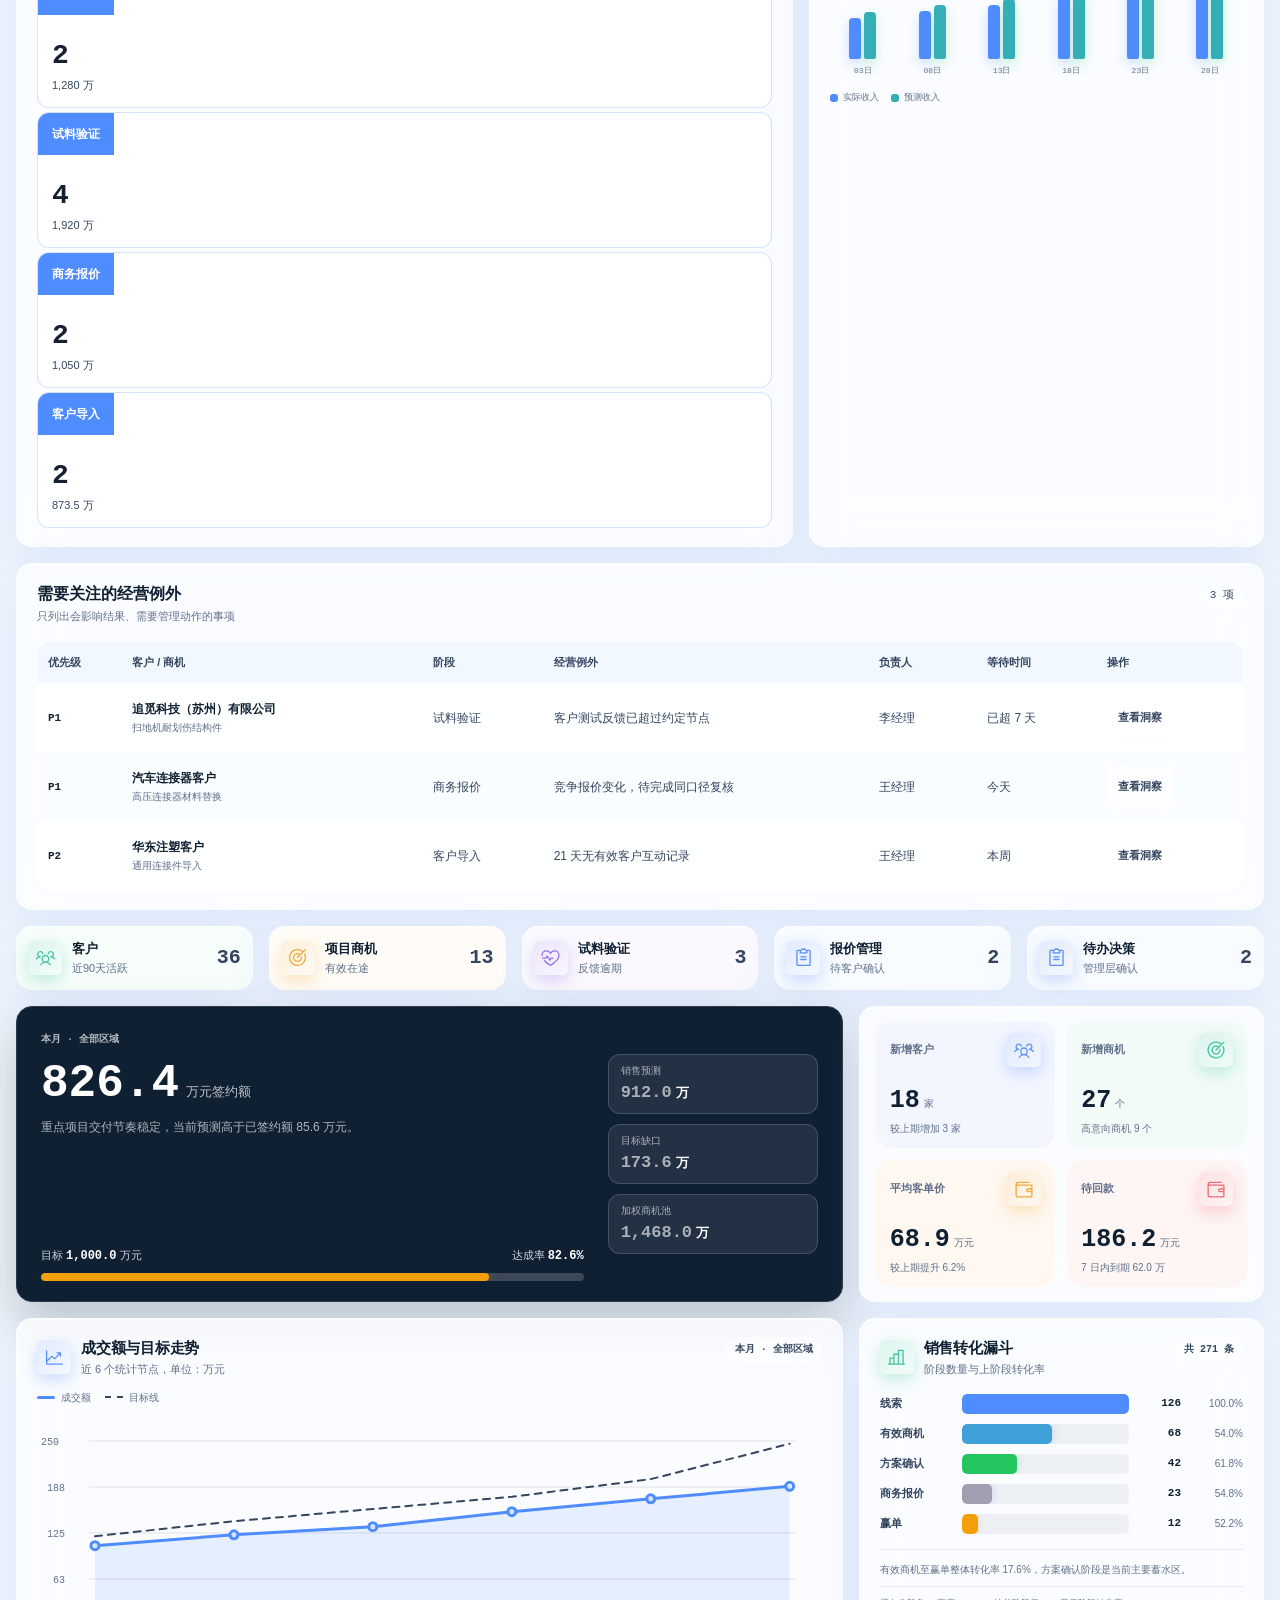
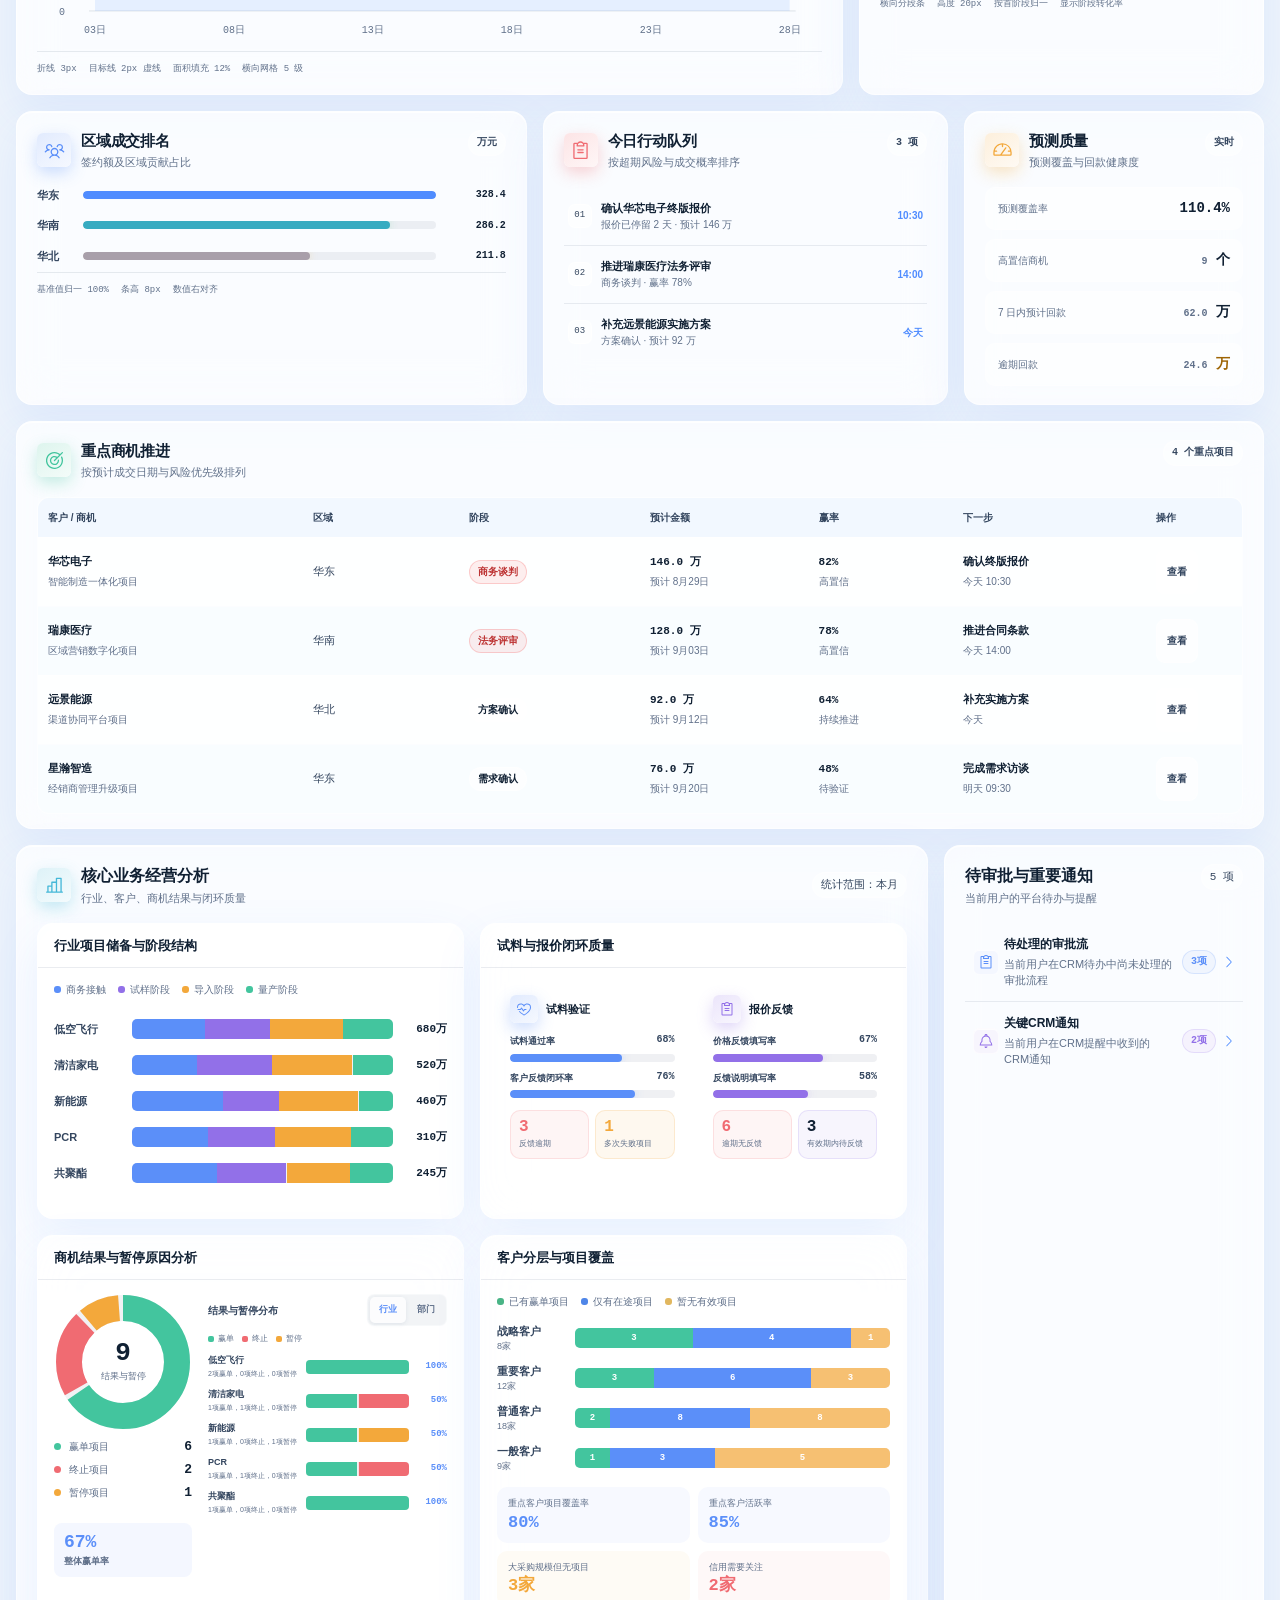
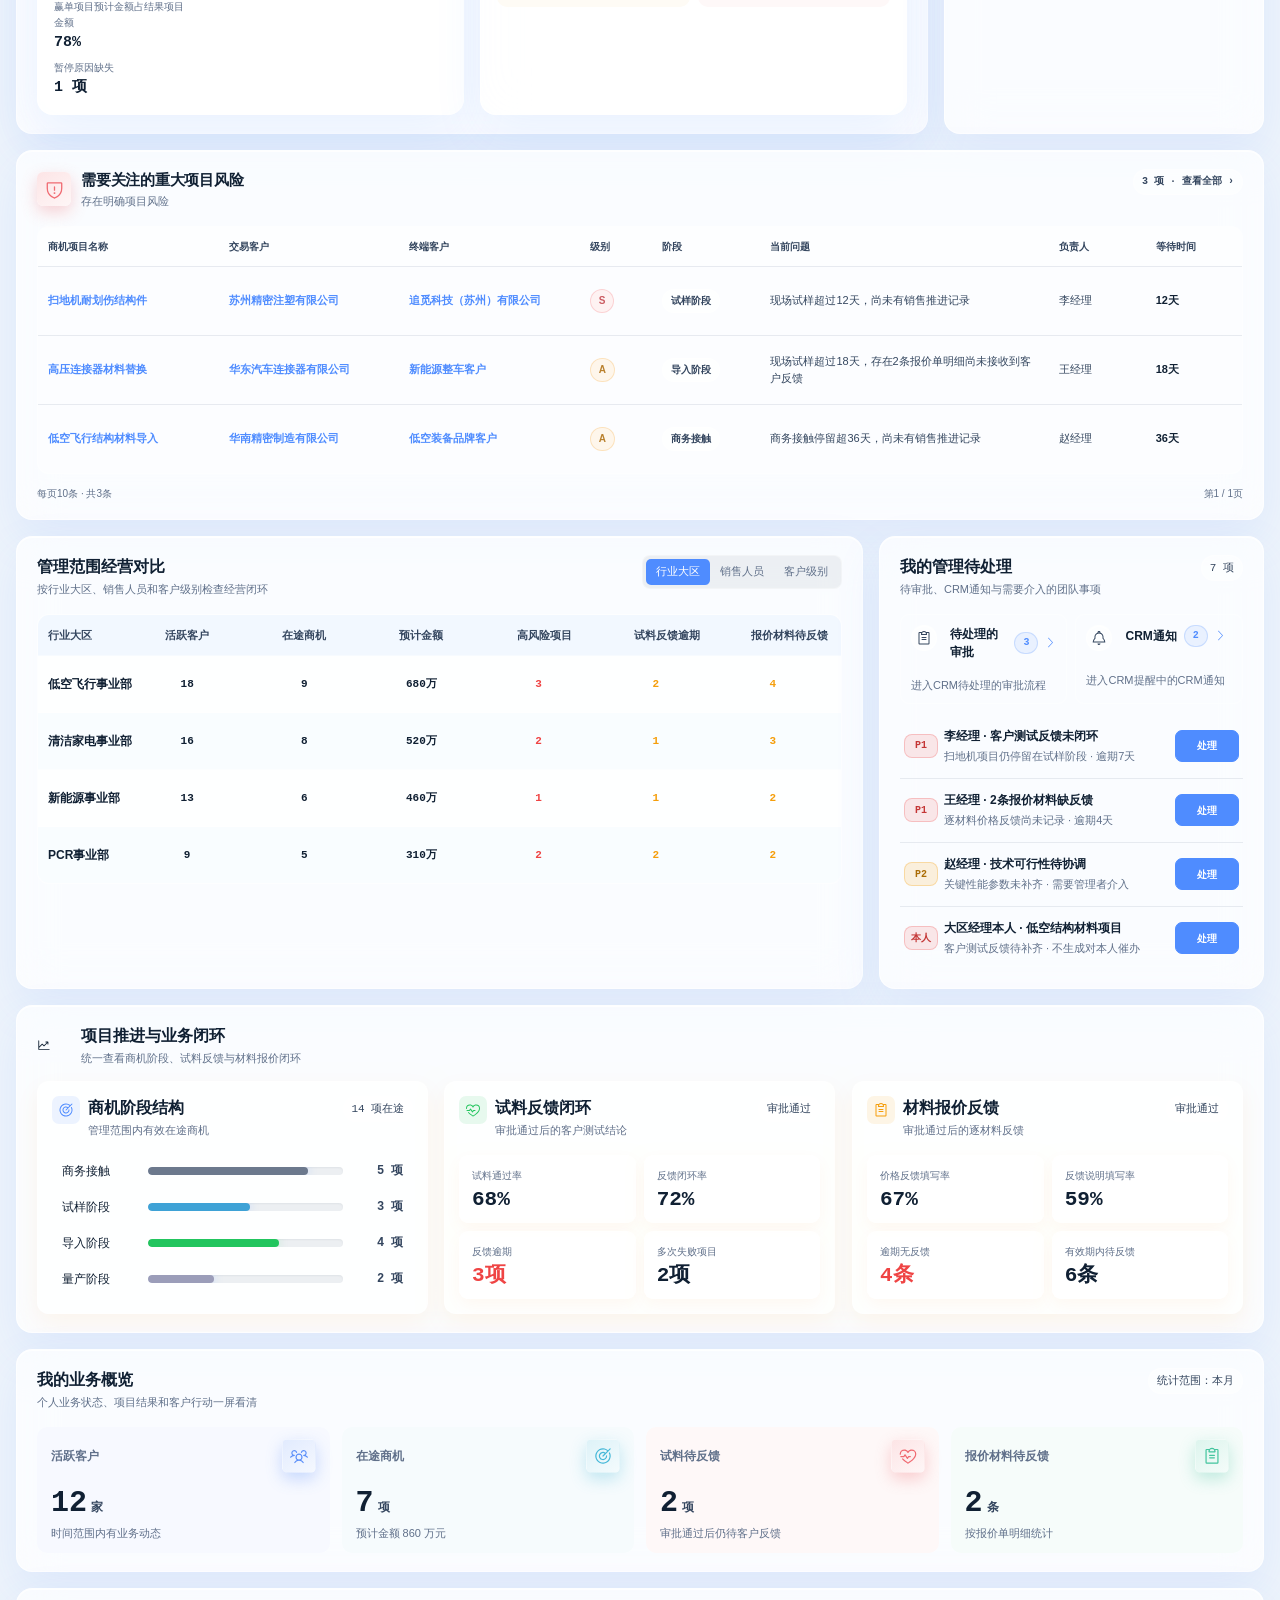
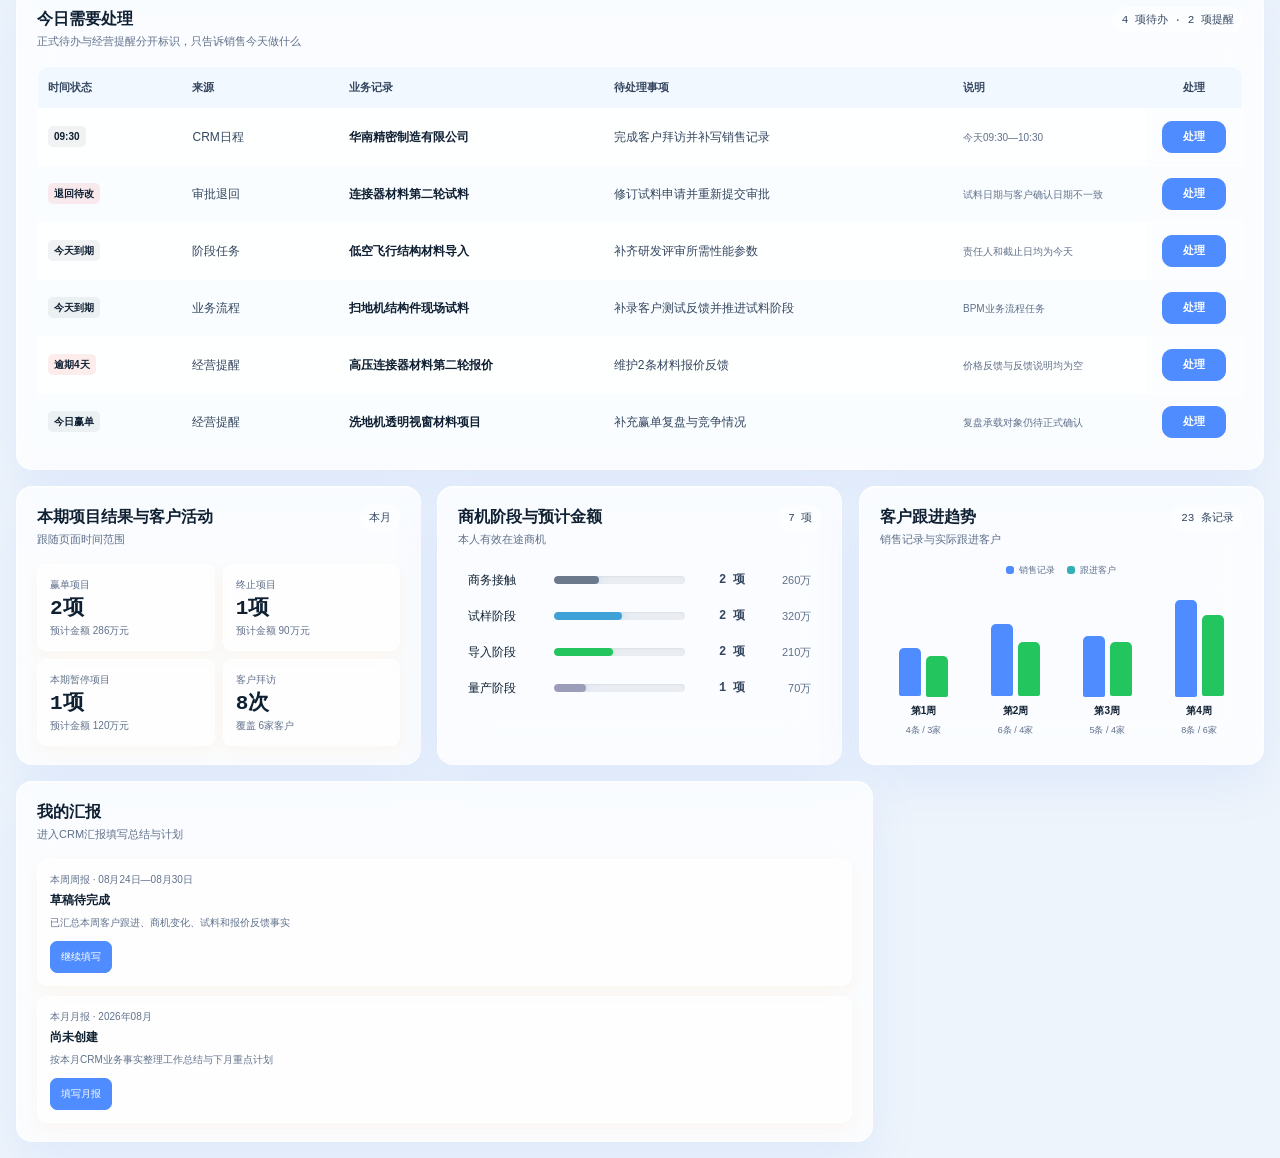
==== commit 98a60c30: "Publish fx-workbench-ux v1.5.8 catalog layout and semantic templates" ====
--- a/assets/workbench-runtime/fxiaoke-workbench-canvas.html
+++ b/assets/workbench-runtime/fxiaoke-workbench-canvas.html
@@ -6,7 +6,7 @@
   <!-- WB_INLINE_START workbench-card-library/tokens.css -->
 <style>
 /* inlined from workbench-card-library/tokens.css */
-/* ai-workbench-ux@1.5.7: portable canvases embed these shared tokens verbatim. */
+/* ai-workbench-ux@1.5.8: portable canvases embed these shared tokens verbatim. */
 :root {
   color-scheme: light;
   --wb-bg: #eef4fb;
@@ -236,12 +236,23 @@
   --wb-special-dark-surface: #151b25;
   --wb-special-dark-border: #354052;
 }
+
+/* Library documentation layout: independent from the editable canvas. */
+:root {
+  --wb-library-max-width: 1440px;
+  --wb-library-sidebar-width: 208px;
+  --wb-library-section-gap: 32px;
+  --wb-library-preview-gap: 16px;
+  --wb-library-label-size: 12px;
+  --wb-library-muted-surface: color-mix(in srgb, var(--wb-bg) 55%, var(--wb-surface-strong));
+  --wb-library-divider: color-mix(in srgb, var(--wb-text-muted) 18%, transparent);
+}
 </style>
 <!-- WB_INLINE_END workbench-card-library/tokens.css -->
   <!-- WB_INLINE_START workbench-card-library/components.css -->
 <style>
 /* inlined from workbench-card-library/components.css */
-/* ai-workbench-ux@1.5.7: portable canvases embed this file after tokens.css and remove only the import above. */
+/* ai-workbench-ux@1.5.8: portable canvases embed this file after tokens.css and remove only the import above. */
 
 *, *::before, *::after { box-sizing: border-box; }
 body { margin: 0; color: var(--wb-text); background: var(--wb-bg); font-family: var(--wb-font); font-size: 14px; line-height: 1.5; }
@@ -504,6 +515,7 @@
 .wb-quick-card { position: relative; display: grid; min-width: 0; min-height: var(--wb-quick-card-min-height); grid-template-columns: 32px minmax(0, 1fr) auto; align-items: center; gap: var(--wb-quick-content-gap); padding: 10px 12px; color: var(--wb-text); background: var(--wb-surface); border: 1px solid var(--wb-border); border-radius: var(--wb-radius-sm); text-align: left; }
 .wb-quick-card:hover { background: color-mix(in srgb, var(--wb-surface-strong) 76%, var(--wb-accent) 4%); }
 .wb-quick-card.is-composite { display: block; padding: 0; }
+.wb-quick-card.is-composite > .wb-quick-card-main { min-height:calc(var(--wb-quick-card-min-height) - 2px); }
 .wb-quick-card-main { display: grid; width: 100%; min-width: 0; min-height: var(--wb-quick-card-min-height); grid-template-columns: 32px minmax(0, 1fr) auto; align-items: center; gap: var(--wb-quick-content-gap); padding: 10px 12px; color: inherit; background: transparent; border: 0; text-align: left; }
 .wb-quick-icon { display: grid; width: 32px; height: 32px; place-items: center; color: var(--wb-tone, var(--wb-text-muted)); background: color-mix(in srgb, var(--wb-tone, var(--wb-text-muted)) 9%, var(--wb-surface-strong)); border-radius: 7px; }
 .wb-quick-icon svg { width: 16px; height: 16px; fill: currentColor; }
@@ -770,6 +782,145 @@
   .wb-stage-progressor { display: grid; grid-auto-columns: minmax(var(--wb-stage-step-min-width), 72vw); grid-auto-flow: column; grid-template-columns: none; overflow-x: auto; overscroll-behavior-inline: contain; }
 }
 @media (prefers-reduced-motion: reduce) { *, *::before, *::after { scroll-behavior: auto !important; transition-duration: 0.01ms !important; animation-duration: 0.01ms !important; animation-delay: 0ms !important; } }
+
+/* Shared template-library shell. Never apply catalog chrome to business cards. */
+.wb-library-page [hidden] { display: none !important; }
+.wb-library-page { overflow-wrap: break-word; }
+.wb-library-topbar { display:flex; align-items:center; justify-content:space-between; flex-wrap:wrap; gap:16px; padding:16px 32px; border-bottom:1px solid var(--wb-library-divider); background:var(--wb-card-surface); }
+.wb-library-brand { display:flex; align-items:center; gap:12px; color:var(--wb-text); text-decoration:none; font-size:15px; font-weight:750; }
+.wb-library-brand small { color:var(--wb-text-muted); font-size:10px; font-weight:600; padding:3px 7px; background:var(--wb-library-muted-surface); border:1px solid var(--wb-library-divider); border-radius:var(--wb-radius-sm); }
+.wb-library-brand .wb-icon { width:32px;height:32px; }
+.wb-library-actions { display:flex; align-items:center; gap:8px; flex-wrap:wrap; }
+.wb-library-shell { max-width:var(--wb-library-max-width); margin:auto; display:grid; grid-template-columns:var(--wb-library-sidebar-width) minmax(0,1fr); gap:32px; padding:32px; align-items:start; }
+.wb-library-sidebar { position:sticky; top:24px; min-width:0; }
+.wb-library-eyebrow { margin:0 0 12px; font-size:10px; line-height:16px; font-weight:700; color:var(--wb-text-muted); }
+.wb-library-nav { display:grid; gap:4px; }
+.wb-library-nav button { display:flex; align-items:center; gap:10px; min-height:44px; padding:10px 12px; color:var(--wb-text-secondary); background:transparent; border:1px solid transparent; border-radius:var(--wb-radius-sm); text-align:left; font-size:12px; }
+.wb-library-nav button svg { width:16px; height:16px; fill:currentColor; flex:none; }
+.wb-library-nav button span { flex:1; }
+.wb-library-nav button b { font-family:var(--wb-font-number); font-size:11px; font-weight:600; opacity:.8; }
+.wb-library-nav button:hover { background:var(--wb-library-muted-surface); }
+.wb-library-nav button[aria-pressed="true"] { color:var(--wb-accent); background:color-mix(in srgb,var(--wb-accent) 10%,var(--wb-surface)); border-color:color-mix(in srgb,var(--wb-accent) 20%,transparent); font-weight:750; }
+.wb-library-resources { display:grid; gap:4px; padding-top:24px; margin-top:24px; border-top:1px solid var(--wb-library-divider); }
+.wb-library-resources a { padding:8px 12px; color:var(--wb-text-secondary); font-size:12px; text-decoration:none; border-radius:var(--wb-radius-sm); }
+.wb-library-resources a:hover { color:var(--wb-accent); background:var(--wb-library-muted-surface); }
+.wb-library-sidebar-note { display:flex; align-items:baseline; gap:7px; margin:28px 12px 0; color:var(--wb-text-muted); font-size:10px;line-height:18px; }
+.wb-library-dot { flex:none; width:6px;height:6px;background:var(--wb-green);border-radius:50%; }
+.wb-library-main { min-width:0; }
+.wb-library-intro { padding:0 0 24px; }
+.wb-library-intro .wb-library-eyebrow { color:var(--wb-accent); }
+.wb-library-intro h1 { margin:0;font-size:26px;line-height:36px;font-weight:750; }
+.wb-library-intro p { margin:8px 0 0; color:var(--wb-text-muted);font-size:12px;line-height:20px; }
+.wb-library-stats { display:flex; align-items:center; flex-wrap:wrap; gap:24px; margin-top:20px; }
+.wb-library-stats > span { display:flex;gap:7px;align-items:baseline;color:var(--wb-text-muted);font-size:11px; }
+.wb-library-stats b { color:var(--wb-text); font-size:18px;font-family:var(--wb-font-number);font-weight:650; }
+.wb-library-searchbar { display:flex;align-items:center;justify-content:space-between;gap:16px;padding:16px 0;border-top:1px solid var(--wb-library-divider);border-bottom:1px solid var(--wb-library-divider);margin-bottom:24px; }
+.wb-library-searchbar > div { display:flex;align-items:center;gap:8px; flex:none; }
+.wb-library-searchbar strong { font-size:13px; }
+.wb-library-count { display:inline-flex;align-items:center;justify-content:center;min-width:24px;padding:2px 8px;border:1px solid var(--wb-library-divider);border-radius:30px;color:var(--wb-text-muted);font-size:11px;font-family:var(--wb-font-number); }
+.wb-library-searchbar > .wb-search-field { width:380px;max-width:100%;min-height:40px; }
+.wb-library-searchbar input { width:100%;min-width:0; }
+.wb-library-searchbar input:focus-visible { outline:none; }
+.wb-library-searchbar .wb-search-field:focus-within { outline:2px solid var(--wb-accent);outline-offset:2px; }
+.wb-library-searchbar input::-webkit-search-cancel-button { display:none; }
+.wb-library-searchbar button { display:flex;align-items:center;justify-content:center;width:28px;height:28px;padding:4px;border:0;border-radius:6px;background:transparent;color:var(--wb-text-muted); }
+.wb-library-searchbar button svg { fill:none;stroke:currentColor;stroke-width:2; }
+.wb-library-group { margin-bottom:var(--wb-library-section-gap); }
+.wb-library-group-head { display:flex;align-items:center;justify-content:space-between;gap:16px;margin-bottom:16px; }
+.wb-library-group-head .wb-library-eyebrow { margin:0 0 4px; }
+.wb-library-group-head .wb-library-eyebrow > span { display:none; }
+.wb-library-group-head h2 { margin:0;font-size:17px;line-height:24px; }
+.wb-library-group-head p { margin:4px 0 0;color:var(--wb-text-muted);font-size:11px;line-height:18px; }
+.wb-library-grid { display:grid;grid-template-columns:repeat(2,minmax(0,1fr));gap:24px var(--wb-library-preview-gap);align-items:stretch; }
+.wb-library-item { display:flex;flex-direction:column;min-width:0;position:relative;scroll-margin-top:24px; }
+.wb-library-item.is-wide { grid-column:1 / -1; }
+.wb-library-item-head { display:flex;align-items:center;justify-content:space-between;gap:8px;margin-bottom:10px;min-height:24px; }
+.wb-library-item-head h3 { display:flex;gap:8px;align-items:baseline;flex-wrap:wrap;margin:0;font-size:var(--wb-library-label-size);font-weight:650;line-height:18px; }
+.wb-library-index { font-size:10px;font-family:var(--wb-font-number);color:var(--wb-text-muted);font-weight:500; }
+.wb-library-permalink { display:flex;align-items:center;justify-content:center;width:28px;height:28px;flex:none;border-radius:6px;color:var(--wb-text-muted); }
+.wb-library-permalink:hover { color:var(--wb-accent);background:var(--wb-library-muted-surface); }
+.wb-library-permalink svg { width:14px;height:14px;fill:none;stroke:currentColor;stroke-width:1.8; }
+.wb-library-preview { container:wb-library-preview / inline-size;display:flex;flex-direction:column;flex:1;min-width:0;gap:12px; }
+.wb-library-preview > .wb-card { flex:1; }
+.wb-library-preview > .wb-rich-header-card { margin-top:var(--wb-rich-header-top-gap); }
+.wb-library-item:has(.wb-rich-header-card) .wb-library-item-head { margin-bottom:0; }
+.wb-library-preview:has(.wb-rich-header-card) { display:block; }
+.wb-library-preview > .catalog-density-grid { flex:1; }
+.wb-library-contract { margin-top:10px;color:var(--wb-text-muted);font-size:11px; }
+.wb-library-contract summary { display:flex;align-items:center;gap:8px;min-height:32px;cursor:pointer;list-style:none; }
+.wb-library-contract summary::-webkit-details-marker { display:none; }
+.wb-library-contract summary code { min-width:0;overflow-wrap:anywhere;flex:1;color:var(--wb-text-muted);font-size:10px; }
+.wb-library-contract summary > span { flex:none;font-size:10px; }
+.wb-library-contract summary svg { width:14px;height:14px;fill:none;stroke:currentColor;stroke-width:1.5;transition:transform var(--wb-motion); }
+.wb-library-contract[open] summary svg { transform:rotate(180deg); }
+.wb-library-contract summary:focus-visible { outline:2px solid var(--wb-accent);outline-offset:2px; }
+.wb-library-contract-body { display:grid;gap:10px;margin-top:6px;padding:12px;background:var(--wb-library-muted-surface);border:1px solid var(--wb-library-divider);border-radius:var(--wb-radius-sm); }
+.wb-library-contract-body p { margin:0; }
+.wb-library-contract-body a { color:var(--wb-accent);text-underline-offset:3px; }
+.wb-library-mapping { display:grid;gap:6px; }
+.wb-library-mapping code { overflow-wrap:anywhere; }
+.wb-library-contract pre { max-width:100%;max-height:220px;overflow:auto;padding:12px;margin:0;white-space:pre;font-size:10px;background:var(--wb-surface);border-radius:var(--wb-radius-sm); }
+.wb-library-contract button { justify-self:start; }
+.wb-library-empty { text-align:center;padding:48px 20px;color:var(--wb-text-muted); }
+.wb-library-empty h2 { font-size:18px;color:var(--wb-text); }
+.wb-library-empty p { font-size:12px; }
+.wb-library-footer { display:flex;flex-wrap:wrap;justify-content:space-between;gap:12px;padding:20px 0 0;border-top:1px solid var(--wb-library-divider);font-size:10px;color:var(--wb-text-muted); }
+.wb-library-toast { position:fixed;z-index:300;bottom:24px;left:50%;transform:translateX(-50%);max-width:calc(100% - 32px);padding:12px 20px;border:1px solid var(--wb-library-divider);border-radius:var(--wb-radius-sm);color:var(--wb-text);background:var(--wb-popover-surface);box-shadow:var(--wb-shadow-popover);font-size:12px; }
+.wb-library-skip { position:fixed;top:-100px;left:16px;z-index:400;padding:12px;color:var(--wb-text);background:var(--wb-popover-surface); }
+.wb-library-skip:focus { top:8px; }
+@container wb-library-preview (max-width: 620px) {
+  .wb-summary-metric-grid.wb-metric-grid { grid-template-columns:repeat(2,minmax(0,1fr)); }
+  .wb-card-head { flex-wrap:wrap; }
+  .wb-card-head > .wb-title-group { flex:1 1 auto; }
+  .wb-compact-baseline-card .wb-metric small { white-space:normal;overflow:visible;text-overflow:clip; }
+}
+@container wb-library-preview (max-width: 360px) {
+  .wb-summary-metric-grid.wb-metric-grid { grid-template-columns:minmax(0,1fr); }
+}
+@media (max-width:1100px) {
+  .wb-library-topbar { padding:16px 24px; }
+  .wb-library-shell { grid-template-columns:168px minmax(0,1fr);gap:24px;padding:24px; }
+  .wb-library-grid { grid-template-columns:minmax(0,1fr); }
+}
+@media (max-width:760px) {
+  .wb-library-topbar { padding:16px;gap:16px; }
+  .wb-library-brand { flex-wrap:wrap;font-size:14px;gap:8px; }
+  .wb-library-actions { width:100%;gap:8px; }
+  .wb-library-shell { display:block;padding:20px 16px; }
+  .wb-library-sidebar { position:static;margin-bottom:24px; }
+  .wb-library-sidebar > .wb-library-eyebrow,.wb-library-resources,.wb-library-sidebar-note { display:none; }
+  .wb-library-nav { display:flex;gap:4px;overflow-x:auto;padding:2px; }
+  .wb-library-nav button { flex:none;white-space:nowrap; }
+  .wb-library-nav button svg { display:none; }
+  .wb-library-intro h1 { font-size:22px;line-height:30px; }
+  .wb-library-stats { gap:16px;margin-top:16px; }
+  .wb-library-searchbar { flex-wrap:wrap;gap:12px; }
+  .wb-library-searchbar > .wb-search-field { width:100%; }
+  .wb-library-grid { grid-template-columns:minmax(0,1fr); }
+  .wb-library-group-head { align-items:flex-start; }
+  .wb-library-item-head { margin-bottom:12px; }
+  .wb-library-footer { line-height:18px; }
+}
+@media (prefers-reduced-motion:reduce) { .wb-library-contract summary svg { transition:none; } }
+
+.wb-library-preview > .wb-compact-baseline-card { display:flex;flex-direction:column; }
+.wb-library-preview > .wb-compact-baseline-card > .wb-metric-grid { flex:1;align-items:stretch; }
+.wb-metric.is-blue { --wb-tone:var(--wb-blue); }
+.wb-metric.is-cyan { --wb-tone:var(--wb-cyan); }
+.wb-metric.is-green { --wb-tone:var(--wb-green); }
+.wb-metric.is-orange { --wb-tone:var(--wb-orange); }
+.wb-metric.is-red { --wb-tone:var(--wb-red); }
+.wb-metric.is-purple { --wb-tone:var(--wb-purple); }
+.wb-library-preview .wb-boundary-note { font-size:11px;line-height:18px;padding:10px 12px; }
+/* Horizontal groups retain their scroll position while the active menu escapes clipping. */
+.wb-select-menu.wb-select-portal { z-index:1200; overflow-y:auto; overscroll-behavior:contain; }
+.wb-select-menu.wb-select-portal .wb-select-option { white-space:normal; }
+@container wb-library-preview (max-width:620px) {
+  [data-wb-style="minimal"] .wb-rich-header-card { flex-direction:column;align-items:stretch;gap:16px; }
+  [data-wb-style="minimal"] .wb-rich-header-card > .wb-title-group { flex:none; }
+  [data-wb-style="minimal"] .wb-rich-header-card > .wb-page-control-group { min-width:0;align-self:stretch; }
+}
+[data-wb-style="minimal"] .wb-library-preview > .wb-rich-header-card { margin-top:0; }
 </style>
 <!-- WB_INLINE_END workbench-card-library/components.css -->
   <!-- WB_INLINE_START workbench-card-library/cards/opportunity-project-insight/card.css -->
@@ -7541,6 +7692,43 @@
     var overflowOwner = root.closest(".wb-page-control-group");
     var stackingOwner = root.closest(".wb-rich-header-card");
 
+    var portalAnchor = null;
+    var savedMenuStyle = null;
+
+    function positionPortal() {
+      if (!portalAnchor) return;
+      var rect = trigger.getBoundingClientRect();
+      var viewportWidth = document.documentElement.clientWidth;
+      var viewportHeight = window.innerHeight;
+      menu.style.maxWidth = Math.max(0, viewportWidth - 24) + "px";
+      menu.style.minWidth = Math.min(rect.width, viewportWidth - 24) + "px";
+      var width = menu.offsetWidth;
+      var below = viewportHeight - rect.bottom - 19;
+      var above = rect.top - 19;
+      var useAbove = below < Math.min(menu.scrollHeight, 180) && above > below;
+      menu.style.maxHeight = Math.max(60, useAbove ? above : below) + "px";
+      menu.style.left = Math.max(12, Math.min(rect.right - width, viewportWidth - width - 12)) + "px";
+      menu.style.top = Math.max(12, useAbove ? rect.top - menu.offsetHeight - 7 : rect.bottom + 7) + "px";
+    }
+
+    function mountPortal() {
+      savedMenuStyle = menu.getAttribute("style");
+      var computed = getComputedStyle(root);
+      for (var i = 0; i < computed.length; i++) {
+        var property = computed[i];
+        if (property.indexOf("--wb-") === 0 || property.indexOf("--canvas-") === 0) menu.style.setProperty(property, computed.getPropertyValue(property));
+      }
+      portalAnchor = document.createComment("wb-select-menu");
+      menu.replaceWith(portalAnchor);
+      document.body.appendChild(menu);
+      menu.classList.add("wb-select-portal");
+      menu.style.position = "fixed";
+      menu.style.right = "auto";
+      positionPortal();
+      window.addEventListener("resize", positionPortal);
+      window.addEventListener("scroll", positionPortal, true);
+    }
+
     function selectedOption() {
       return options.find(function (option) { return option.dataset.value === nativeSelect.value; }) || options[0];
     }
@@ -7551,10 +7739,20 @@
         option.setAttribute("aria-selected", String(option === selected));
       });
       value.textContent = selected.textContent.trim();
+      positionPortal();
     }
 
     function close(restoreFocus) {
       menu.hidden = true;
+      if (portalAnchor) {
+        portalAnchor.replaceWith(menu);
+        portalAnchor = null;
+        menu.classList.remove("wb-select-portal");
+        if (savedMenuStyle === null) menu.removeAttribute("style");
+        else menu.setAttribute("style", savedMenuStyle);
+        window.removeEventListener("resize", positionPortal);
+        window.removeEventListener("scroll", positionPortal, true);
+      }
       trigger.setAttribute("aria-expanded", "false");
       root.classList.remove("is-open");
       if (overflowOwner) overflowOwner.classList.remove("has-open-select");
@@ -7569,7 +7767,9 @@
       menu.hidden = false;
       trigger.setAttribute("aria-expanded", "true");
       root.classList.add("is-open");
-      if (overflowOwner) overflowOwner.classList.add("has-open-select");
+      if (overflowOwner && overflowOwner.scrollWidth > overflowOwner.clientWidth + 1) {
+        if (!portalAnchor) mountPortal();
+      } else if (overflowOwner) overflowOwner.classList.add("has-open-select");
       if (stackingOwner) stackingOwner.classList.add("has-open-select");
       activeInstance = instance;
       if (focusSelected) selectedOption().focus();
@@ -7584,7 +7784,7 @@
       if (changed) nativeSelect.dispatchEvent(new Event("change", { bubbles: true }));
     }
 
-    var instance = { close: close, open: open, refresh: refresh };
+    var instance = { close: close, open: open, refresh: refresh, contains: function (target) { return root.contains(target) || menu.contains(target); } };
     instances.set(root, instance);
     nativeSelect.tabIndex = -1;
     nativeSelect.setAttribute("aria-hidden", "true");
@@ -7619,7 +7819,7 @@
         event.preventDefault();
         choose(options[index]);
       } else if (event.key === "Tab") {
-        close(false);
+        close(true);
       }
     });
     options.forEach(function (option) {
@@ -7643,7 +7843,7 @@
   }
 
   document.addEventListener("pointerdown", function (event) {
-    if (activeInstance && !event.target.closest("[data-wb-select]")) activeInstance.close(false);
+    if (activeInstance && !activeInstance.contains(event.target)) activeInstance.close(false);
   });
   document.addEventListener("keydown", function (event) {
     if (event.key === "Escape" && activeInstance) activeInstance.close(true);
